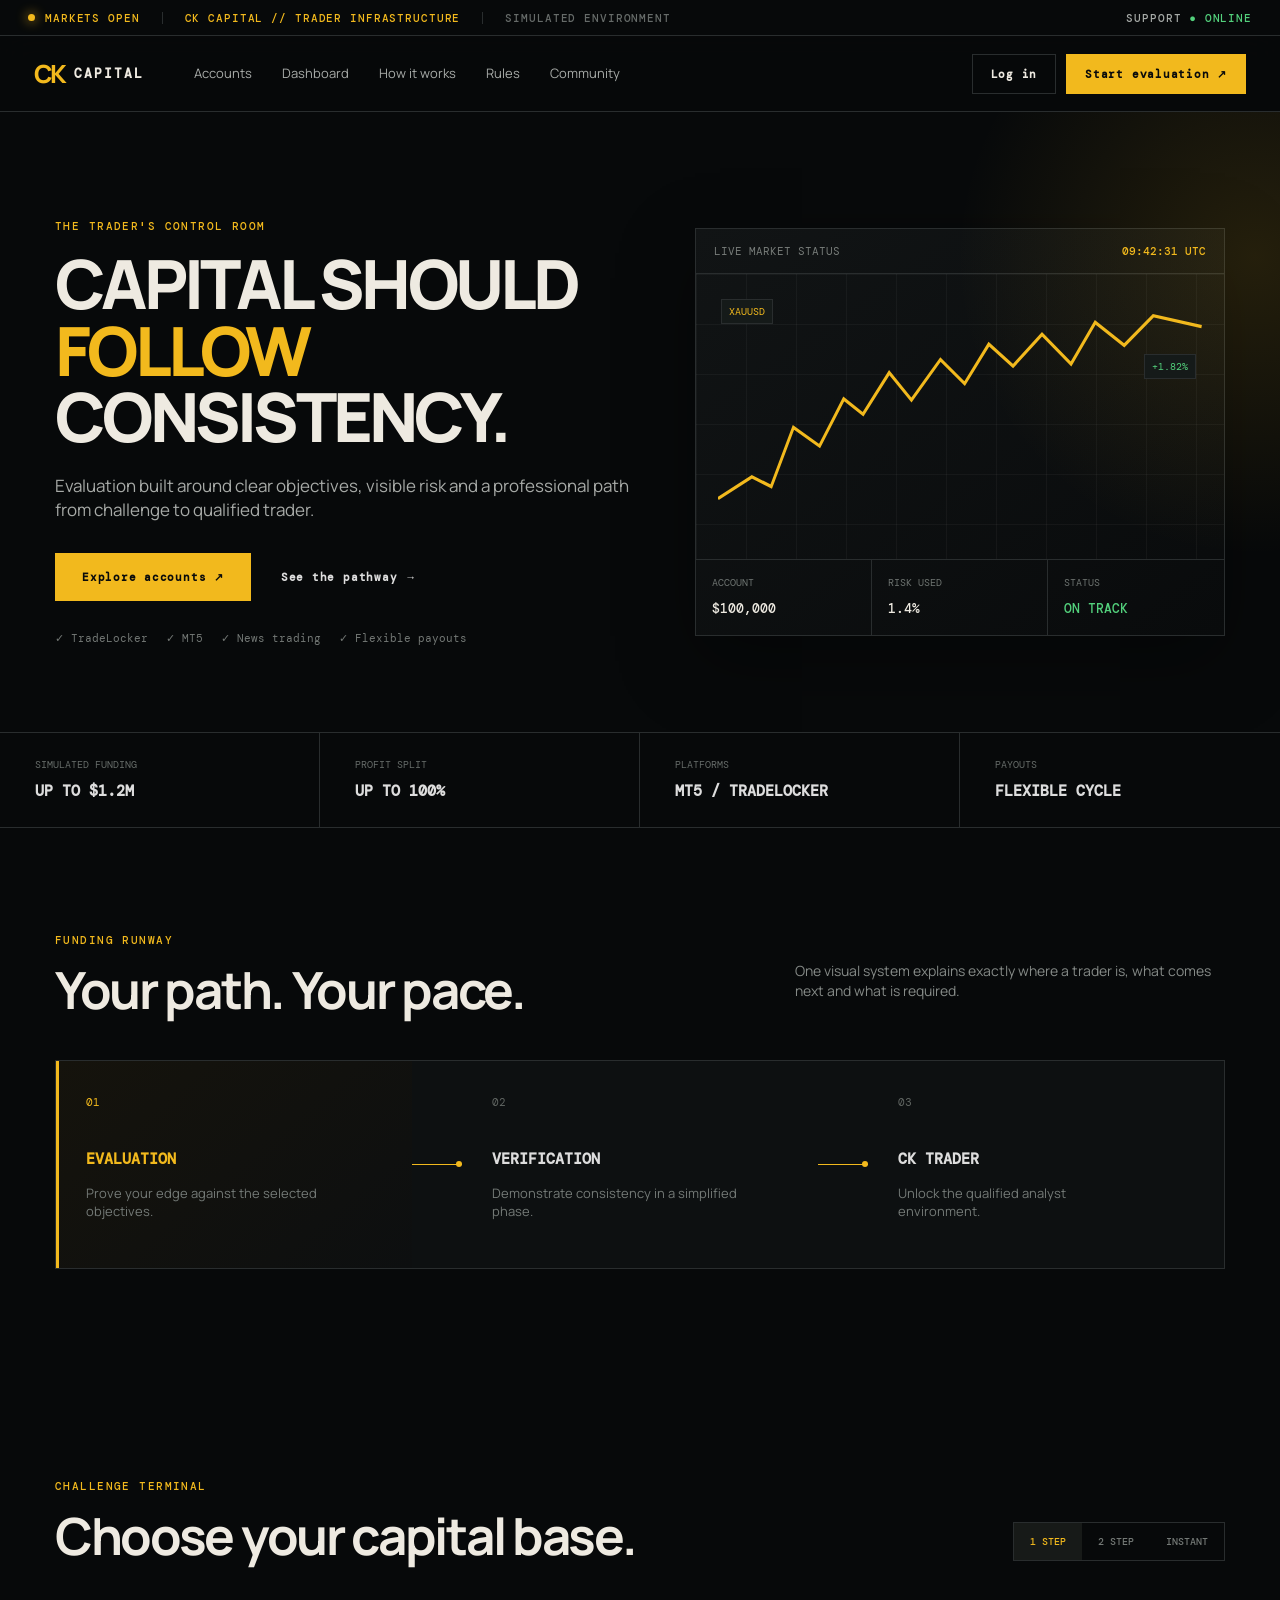
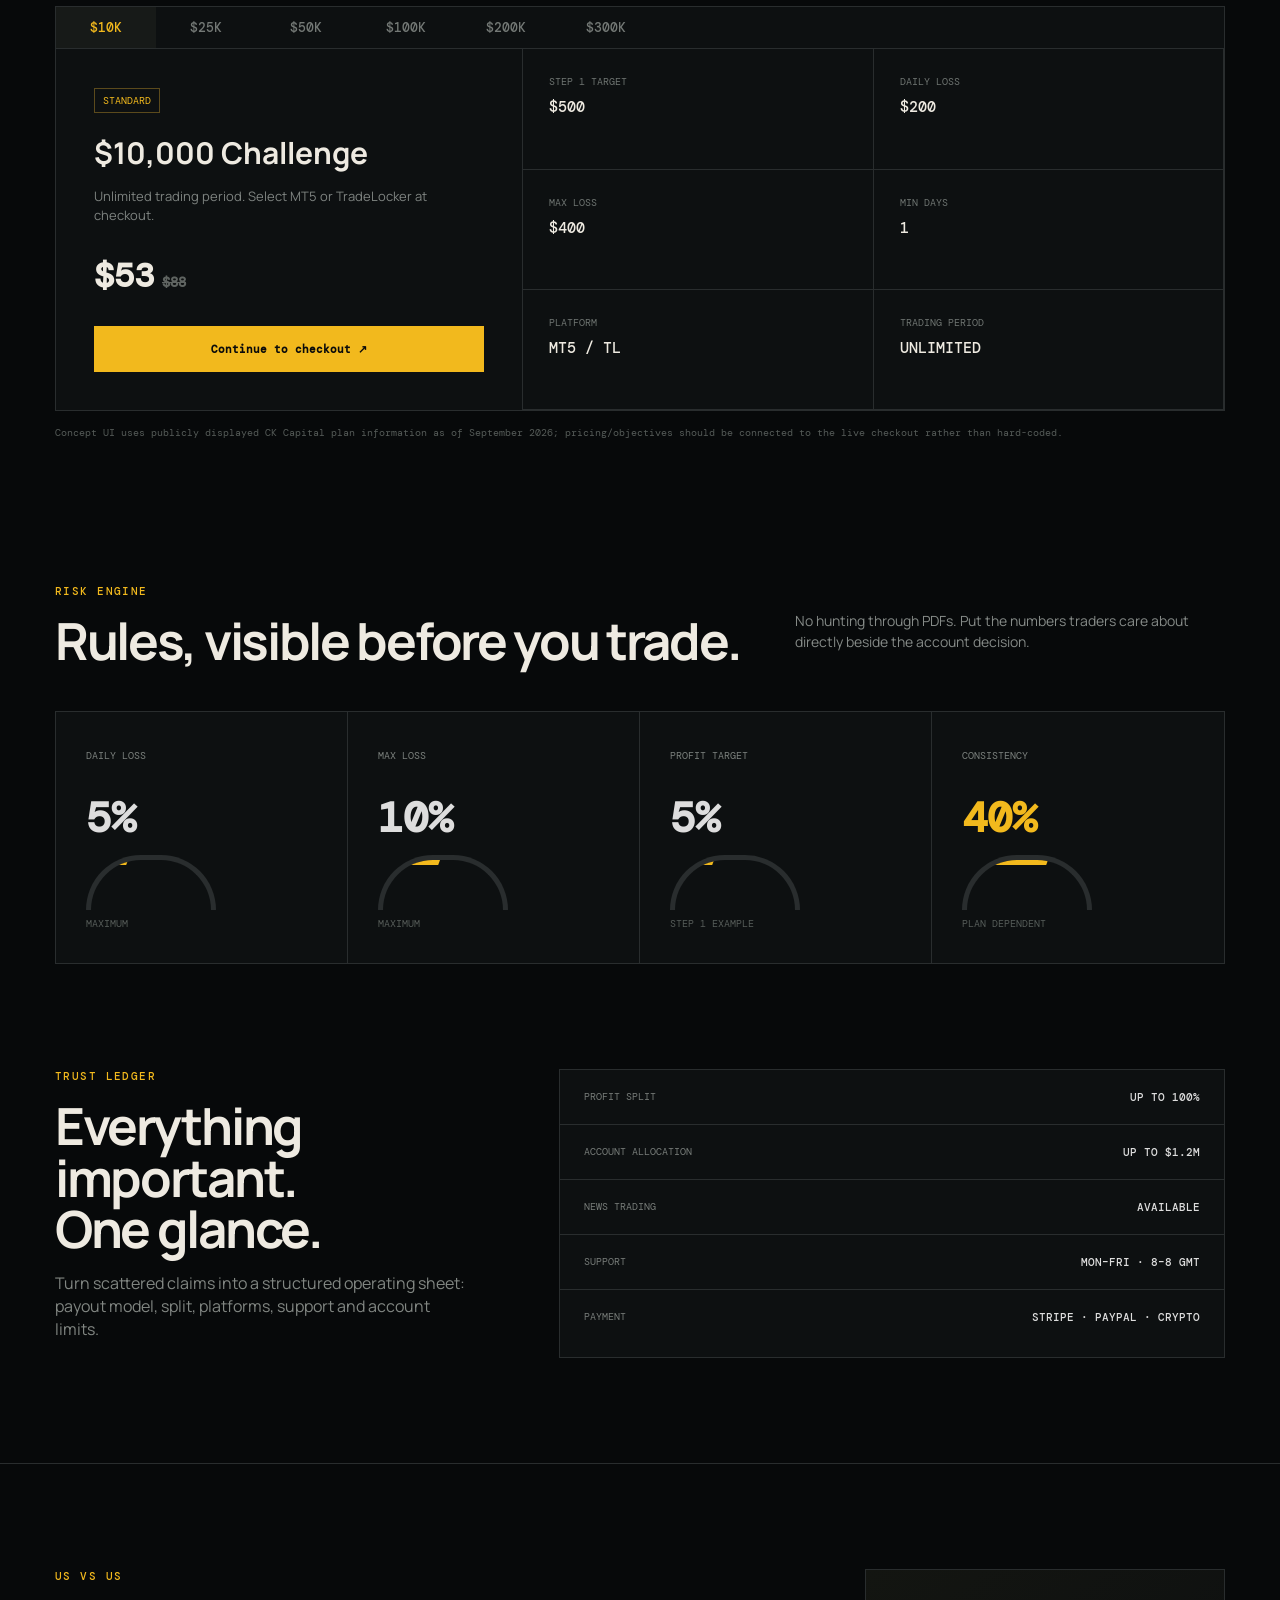
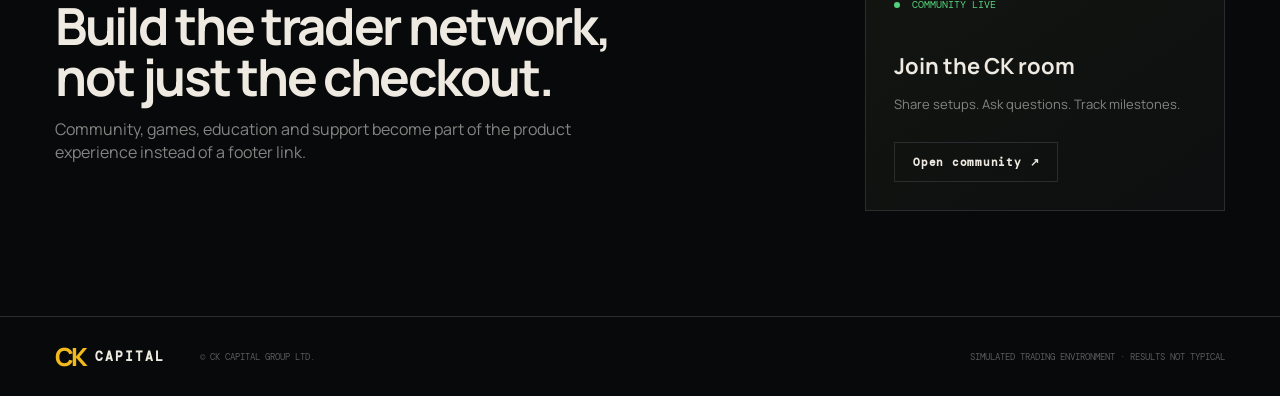
==== index.html @ f25f470c "Add files via upload" ====
<!doctype html><html lang="en"><head><meta charset="utf-8"><meta name="viewport" content="width=device-width,initial-scale=1"><title>CK Capital — Control Room Concept</title><link rel="preconnect" href="https://fonts.googleapis.com"><link href="https://fonts.googleapis.com/css2?family=DM+Mono:wght@400;500&family=Manrope:wght@400;500;600;700;800&display=swap" rel="stylesheet"><link rel="stylesheet" href="styles.css"></head><body>
<div class="ticker"><span class="dot"></span> MARKETS OPEN <span class="sep"></span> CK CAPITAL // TRADER INFRASTRUCTURE <span class="sep"></span><span class="muted">SIMULATED ENVIRONMENT</span><span class="right">SUPPORT <b>● ONLINE</b></span></div>
<header><a class="brand" href="#top"><span class="ck">CK</span><span>CAPITAL</span></a><nav><a href="#accounts">Accounts</a><a href="dashboard.html">Dashboard</a><a href="#process">How it works</a><a href="#rules">Rules</a><a href="#community">Community</a></nav><div class="actions"><button class="ghost">Log in</button><button class="gold" onclick="location.href='checkout.html'">Start evaluation ↗</button></div><button class="menu">☰</button></header>
<main id="top">
<section class="hero"><div class="hero-copy"><div class="eyebrow">THE TRADER'S CONTROL ROOM</div><h1>CAPITAL SHOULD<br><span>FOLLOW</span> CONSISTENCY.</h1><p>Evaluation built around clear objectives, visible risk and a professional path from challenge to qualified trader.</p><div class="hero-actions"><button class="gold big" onclick="document.querySelector('#accounts').scrollIntoView({behavior:'smooth'})">Explore accounts ↗</button><button class="textbtn" onclick="document.querySelector('#process').scrollIntoView({behavior:'smooth'})">See the pathway →</button></div><div class="micro"><span>✓ TradeLocker</span><span>✓ MT5</span><span>✓ News trading</span><span>✓ Flexible payouts</span></div></div><div class="hero-console"><div class="console-top"><span>LIVE MARKET STATUS</span><b>09:42:31 UTC</b></div><div class="chart"><div class="grid"></div><svg viewBox="0 0 500 220" preserveAspectRatio="none"><polyline points="0,185 35,165 55,174 78,120 105,137 130,94 150,108 177,70 200,95 230,58 255,80 280,44 305,64 335,35 365,62 390,24 420,45 450,18 500,28" fill="none" stroke="currentColor" stroke-width="3"/></svg><span class="tag t1">XAUUSD</span><span class="tag t2">+1.82%</span></div><div class="console-grid"><div><small>ACCOUNT</small><strong>$100,000</strong></div><div><small>RISK USED</small><strong>1.4%</strong></div><div><small>STATUS</small><strong class="ok">ON TRACK</strong></div></div></div></section>
<section class="stats"><div><small>SIMULATED FUNDING</small><strong>UP TO $1.2M</strong></div><div><small>PROFIT SPLIT</small><strong>UP TO 100%</strong></div><div><small>PLATFORMS</small><strong>MT5 / TRADELOCKER</strong></div><div><small>PAYOUTS</small><strong>FLEXIBLE CYCLE</strong></div></section>
<section id="process" class="section"><div class="section-head"><div><div class="eyebrow">FUNDING RUNWAY</div><h2>Your path. Your pace.</h2></div><p>One visual system explains exactly where a trader is, what comes next and what is required.</p></div><div class="runway"><div class="step active"><span>01</span><b>EVALUATION</b><p>Prove your edge against the selected objectives.</p></div><div class="line"></div><div class="step"><span>02</span><b>VERIFICATION</b><p>Demonstrate consistency in a simplified phase.</p></div><div class="line"></div><div class="step"><span>03</span><b>CK TRADER</b><p>Unlock the qualified analyst environment.</p></div></div></section>
<section id="accounts" class="section accounts"><div class="section-head"><div><div class="eyebrow">CHALLENGE TERMINAL</div><h2>Choose your capital base.</h2></div><div class="switch"><button class="selected" data-mode="1">1 STEP</button><button data-mode="2">2 STEP</button><button data-mode="instant">INSTANT</button></div></div><div class="terminal"><div class="terminal-tabs"><button class="size selected" data-size="10000">$10K</button><button class="size" data-size="25000">$25K</button><button class="size" data-size="50000">$50K</button><button class="size" data-size="100000">$100K</button><button class="size" data-size="200000">$200K</button><button class="size" data-size="300000">$300K</button></div><div class="terminal-body"><div class="offer"><span class="pill">STANDARD</span><h3 id="account-title">$10,000 Challenge</h3><p>Unlimited trading period. Select MT5 or TradeLocker at checkout.</p><div class="price"><span>$53</span><del>$88</del></div><button class="gold full" onclick="location.href='checkout.html'">Continue to checkout ↗</button></div><div class="rules-mini"><div><small>STEP 1 TARGET</small><b id="target">$500</b></div><div><small>DAILY LOSS</small><b id="daily">$200</b></div><div><small>MAX LOSS</small><b id="max">$400</b></div><div><small>MIN DAYS</small><b>1</b></div><div><small>PLATFORM</small><b>MT5 / TL</b></div><div><small>TRADING PERIOD</small><b>UNLIMITED</b></div></div></div></div><p class="source-note">Concept UI uses publicly displayed CK Capital plan information as of September 2026; pricing/objectives should be connected to the live checkout rather than hard-coded.</p></section>
<section id="rules" class="section rules"><div class="section-head"><div><div class="eyebrow">RISK ENGINE</div><h2>Rules, visible before you trade.</h2></div><p>No hunting through PDFs. Put the numbers traders care about directly beside the account decision.</p></div><div class="risk-grid"><div class="gauge"><span>DAILY LOSS</span><strong>5%</strong><div class="arc"><i style="--p:18"></i></div><small>MAXIMUM</small></div><div class="gauge"><span>MAX LOSS</span><strong>10%</strong><div class="arc"><i style="--p:35"></i></div><small>MAXIMUM</small></div><div class="gauge"><span>PROFIT TARGET</span><strong>5%</strong><div class="arc"><i style="--p:20"></i></div><small>STEP 1 EXAMPLE</small></div><div class="gauge accent"><span>CONSISTENCY</span><strong>40%</strong><div class="arc"><i style="--p:55"></i></div><small>PLAN DEPENDENT</small></div></div></section>
<section class="trust"><div class="trust-main"><div class="eyebrow">TRUST LEDGER</div><h2>Everything important.<br>One glance.</h2><p>Turn scattered claims into a structured operating sheet: payout model, split, platforms, support and account limits.</p></div><div class="ledger"><div><span>PROFIT SPLIT</span><b>UP TO 100%</b></div><div><span>ACCOUNT ALLOCATION</span><b>UP TO $1.2M</b></div><div><span>NEWS TRADING</span><b>AVAILABLE</b></div><div><span>SUPPORT</span><b>MON–FRI · 8–8 GMT</b></div><div><span>PAYMENT</span><b>STRIPE · PAYPAL · CRYPTO</b></div></div></section>
<section id="community" class="community section"><div><div class="eyebrow">US VS US</div><h2>Build the trader network,<br>not just the checkout.</h2><p>Community, games, education and support become part of the product experience instead of a footer link.</p></div><div class="community-card"><div class="live"><span></span> COMMUNITY LIVE</div><strong>Join the CK room</strong><p>Share setups. Ask questions. Track milestones.</p><button class="ghost">Open community ↗</button></div></section>
</main><footer><div class="brand"><span class="ck">CK</span><span>CAPITAL</span></div><div>© CK CAPITAL GROUP LTD.</div><div>SIMULATED TRADING ENVIRONMENT · RESULTS NOT TYPICAL</div></footer><script src="app.js"></script></body></html>
---- styles.css ----
:root{--bg:#07090a;--panel:#0d1011;--panel2:#111416;--line:#292d2e;--text:#eeeae1;--muted:#8f9491;--gold:#f2b91d;--gold2:#ffd65b;--green:#53d17c;--max:1400px}*{box-sizing:border-box}html{scroll-behavior:smooth}body{margin:0;background:var(--bg);color:var(--text);font-family:Manrope,system-ui,sans-serif;line-height:1.45}.ticker{height:36px;border-bottom:1px solid var(--line);padding:0 28px;display:flex;align-items:center;gap:10px;font:500 11px 'DM Mono';letter-spacing:.08em;color:var(--gold)}.ticker .dot{width:7px;height:7px;background:var(--gold);border-radius:50%;box-shadow:0 0 12px var(--gold)}.ticker .sep{width:1px;height:12px;background:var(--line);margin:0 12px}.ticker .muted{color:#666b69}.ticker .right{margin-left:auto;color:#a6aaa7}.ticker b{color:var(--green);font-weight:500}header{height:76px;border-bottom:1px solid var(--line);display:flex;align-items:center;padding:0 34px;gap:50px;position:sticky;top:0;background:rgba(7,9,10,.88);backdrop-filter:blur(16px);z-index:10}.brand{display:flex;align-items:center;gap:10px;color:var(--text);text-decoration:none;font:700 13px 'DM Mono';letter-spacing:.16em}.ck{font:800 25px Manrope;color:var(--gold);letter-spacing:-.13em}nav{display:flex;gap:30px}nav a{color:#a7aba8;text-decoration:none;font-size:13px}nav a:hover{color:var(--gold)}.actions{margin-left:auto;display:flex;gap:10px}.actions button,.hero-actions button,.community button{font:700 11px 'DM Mono';letter-spacing:.07em}.ghost,.gold{border:1px solid var(--line);background:transparent;color:var(--text);padding:12px 18px;cursor:pointer}.gold{background:var(--gold);color:#0a0b0b;border-color:var(--gold)}.gold:hover{background:var(--gold2)}.menu{display:none;background:none;border:0;color:var(--text);font-size:24px}.hero{max-width:var(--max);margin:auto;min-height:620px;padding:90px 55px 70px;display:grid;grid-template-columns:1.05fr .95fr;gap:55px;align-items:center;position:relative;overflow:hidden}.hero:before{content:"";position:absolute;width:650px;height:650px;border-radius:50%;right:-300px;top:-180px;background:radial-gradient(circle,rgba(242,185,29,.13),transparent 65%);pointer-events:none}.eyebrow{font:500 11px 'DM Mono';letter-spacing:.13em;color:var(--gold);margin-bottom:17px}.hero h1{font-size:clamp(45px,5.3vw,80px);line-height:.98;letter-spacing:-.055em;margin:0 0 24px;font-weight:800}.hero h1 span{color:var(--gold)}.hero-copy>p{max-width:620px;color:#a7aaa7;font-size:17px}.hero-actions{display:flex;gap:24px;align-items:center;margin:30px 0}.big{padding:16px 26px}.textbtn{background:none;border:0;color:#ddd;cursor:pointer}.micro{display:flex;flex-wrap:wrap;gap:18px;color:#737875;font:11px 'DM Mono'}.hero-console{border:1px solid var(--line);background:linear-gradient(145deg,#111415,#090b0c);box-shadow:0 25px 70px rgba(0,0,0,.35)}.console-top{display:flex;justify-content:space-between;padding:15px 18px;border-bottom:1px solid var(--line);font:11px 'DM Mono';color:#777c79}.console-top b{color:var(--gold);font-weight:500}.chart{height:285px;position:relative;padding:22px;color:var(--gold)}.grid{position:absolute;inset:0;background-image:linear-gradient(rgba(255,255,255,.04) 1px,transparent 1px),linear-gradient(90deg,rgba(255,255,255,.04) 1px,transparent 1px);background-size:50px 50px}.chart svg{width:100%;height:100%;position:relative}.tag{position:absolute;font:10px 'DM Mono';background:#151a19;padding:5px 7px;border:1px solid var(--line)}.t1{left:25px;top:25px}.t2{right:28px;top:80px;color:var(--green)}.console-grid{display:grid;grid-template-columns:repeat(3,1fr);border-top:1px solid var(--line)}.console-grid div{padding:16px;border-right:1px solid var(--line)}.console-grid div:last-child{border:0}.console-grid small,.rules-mini small{display:block;color:#6e7471;font:10px 'DM Mono';margin-bottom:7px}.console-grid strong{font:500 13px 'DM Mono'}.ok{color:var(--green)}.stats{border-top:1px solid var(--line);border-bottom:1px solid var(--line);display:grid;grid-template-columns:repeat(4,1fr);max-width:var(--max);margin:auto}.stats div{padding:25px 35px;border-right:1px solid var(--line)}.stats div:last-child{border:0}.stats small{display:block;color:#666c69;font:10px 'DM Mono';margin-bottom:8px}.stats strong{font:700 15px 'DM Mono';color:#ddd}.section{max-width:var(--max);margin:auto;padding:105px 55px}.section-head{display:flex;justify-content:space-between;gap:40px;align-items:end;margin-bottom:45px}.section h2{font-size:clamp(32px,4vw,54px);letter-spacing:-.045em;line-height:1;margin:0}.section-head>p{max-width:430px;color:#858a87;font-size:14px}.runway{display:flex;align-items:center;border:1px solid var(--line);background:var(--panel)}.step{padding:34px 30px;flex:1;min-height:190px}.step span{display:block;font:11px 'DM Mono';color:#606562;margin-bottom:38px}.step b{font:700 15px 'DM Mono';color:#ddd}.step p{color:#747a77;font-size:13px;max-width:250px}.step.active{background:linear-gradient(140deg,#15130c,#0d0f10);box-shadow:inset 3px 0 var(--gold)}.step.active span,.step.active b{color:var(--gold)}.line{height:1px;width:50px;background:var(--gold);position:relative}.line:after{content:"";width:6px;height:6px;background:var(--gold);border-radius:50%;position:absolute;right:0;top:-3px}.switch{display:flex;border:1px solid var(--line)}.switch button,.terminal-tabs button{background:none;border:0;color:#747976;padding:12px 16px;font:500 10px 'DM Mono';cursor:pointer}.switch .selected,.terminal-tabs .selected{background:#171a18;color:var(--gold)}.terminal{border:1px solid var(--line);background:var(--panel)}.terminal-tabs{display:flex;border-bottom:1px solid var(--line);overflow:auto}.terminal-tabs button{font-size:13px;min-width:100px}.terminal-body{display:grid;grid-template-columns:1fr 1.5fr}.offer{padding:38px;border-right:1px solid var(--line)}.pill{font:10px 'DM Mono';color:var(--gold);border:1px solid #5b4a1c;padding:5px 8px}.offer h3{font-size:30px;margin:20px 0 8px}.offer p{color:#7e8380;font-size:13px}.price{margin:28px 0;font:700 34px 'DM Mono'}.price del{font-size:14px;color:#5f6461;margin-left:8px}.full{width:100%;padding:15px;font:700 11px 'DM Mono'}.rules-mini{display:grid;grid-template-columns:repeat(2,1fr)}.rules-mini div{padding:26px;border-bottom:1px solid var(--line);border-right:1px solid var(--line)}.rules-mini b{font:500 15px 'DM Mono'}.source-note{font:10px 'DM Mono';color:#555b58;margin-top:15px}.rules{padding-top:30px}.risk-grid{display:grid;grid-template-columns:repeat(4,1fr);border:1px solid var(--line);background:var(--panel)}.gauge{min-height:245px;padding:30px;border-right:1px solid var(--line);position:relative}.gauge:last-child{border:0}.gauge>span{font:10px 'DM Mono';color:#7b807d}.gauge>strong{display:block;font:700 42px 'DM Mono';margin-top:25px;color:#ddd}.gauge small{font:10px 'DM Mono';color:#565c59}.arc{height:55px;width:130px;border-radius:130px 130px 0 0;border:5px solid #292d2e;border-bottom:0;margin-top:10px;position:relative;overflow:hidden}.arc i{position:absolute;left:-5px;bottom:-5px;width:calc(var(--p)*1% + 0px);height:55px;border-top:5px solid var(--gold);transform-origin:left bottom;transform:skewX(-20deg)}.gauge.accent>strong{color:var(--gold)}.trust{max-width:var(--max);margin:0 auto;padding:0 55px 105px;display:grid;grid-template-columns:1fr 1.5fr;gap:60px}.trust-main h2{font-size:clamp(34px,4vw,54px);line-height:1;letter-spacing:-.045em;margin:0 0 18px}.trust-main p{color:#818682;max-width:420px}.ledger{border:1px solid var(--line);background:var(--panel)}.ledger div{display:flex;justify-content:space-between;padding:20px 24px;border-bottom:1px solid var(--line);gap:20px}.ledger div:last-child{border:0}.ledger span{color:#777c79;font:10px 'DM Mono'}.ledger b{font:500 11px 'DM Mono';color:#ddd;text-align:right}.community{border-top:1px solid var(--line);display:grid;grid-template-columns:1fr 360px;gap:70px}.community p{color:#818682;max-width:520px}.community-card{border:1px solid var(--line);padding:28px;background:linear-gradient(145deg,#131511,#0d0f10)}.live{font:10px 'DM Mono';color:var(--green);margin-bottom:40px}.live span{display:inline-block;width:6px;height:6px;background:var(--green);border-radius:50%;margin-right:6px}.community-card strong{font-size:22px}.community-card p{font-size:13px}.community-card button{margin-top:15px}footer{border-top:1px solid var(--line);min-height:80px;padding:0 55px;display:flex;align-items:center;gap:35px;color:#565c59;font:9px 'DM Mono'}footer>div:last-child{margin-left:auto}.menu{margin-left:auto}@media(max-width:900px){nav,.actions{display:none}.menu{display:block}.hero{grid-template-columns:1fr;padding:65px 25px}.hero-console{display:none}.stats{grid-template-columns:1fr 1fr}.stats div{border-bottom:1px solid var(--line)}.section,.trust{padding-left:25px;padding-right:25px}.runway{display:block}.line{width:80%;margin:0 30px}.terminal-body,.trust,.community{grid-template-columns:1fr}.offer{border-right:0;border-bottom:1px solid var(--line)}.risk-grid{grid-template-columns:1fr 1fr}.gauge:nth-child(2){border-right:0}.gauge:nth-child(-n+2){border-bottom:1px solid var(--line)}footer{padding:20px 25px;flex-wrap:wrap}footer>div:last-child{margin-left:0}.ticker{padding:0 12px}.ticker .right,.ticker .sep,.ticker .muted{display:none}}@media(max-width:560px){.hero h1{font-size:45px}.stats{grid-template-columns:1fr}.stats div{border-right:0}.section{padding-top:70px;padding-bottom:70px}.section-head{display:block}.section-head>p{margin-top:20px}.switch{margin-top:25px;width:max-content}.risk-grid{grid-template-columns:1fr}.gauge{border-right:0!important;border-bottom:1px solid var(--line)!important}.gauge:last-child{border-bottom:0!important}.terminal-tabs{display:grid;grid-template-columns:repeat(3,1fr)}.terminal-tabs button{min-width:0}.console-grid{grid-template-columns:1fr}.console-grid div{border-right:0;border-bottom:1px solid var(--line)} }

/* PRODUCT SURFACES — CHECKOUT + DASHBOARD */
.page-shell{min-height:100vh;background:#070809;color:#f4f1e9}.page-wrap{max-width:1480px;margin:0 auto;padding:32px 28px 70px}.surface-nav{display:flex;align-items:center;justify-content:space-between;padding:18px 22px;border:1px solid #26282b;background:#0d0f11;position:sticky;top:0;z-index:10}.surface-nav .links{display:flex;gap:24px}.surface-nav a{color:#aaa;text-decoration:none;font-size:13px;text-transform:uppercase;letter-spacing:.08em}.surface-nav a:hover{color:#f5bd25}.surface-grid{display:grid;grid-template-columns:1.4fr .8fr;gap:22px;margin-top:24px}.panel{border:1px solid #292c30;background:linear-gradient(145deg,#111315,#0b0d0f);box-shadow:0 18px 50px rgba(0,0,0,.24)}.panel-head{padding:22px;border-bottom:1px solid #292c30;display:flex;justify-content:space-between;align-items:center}.panel-head h2{margin:0;font-size:20px}.panel-body{padding:22px}.gold-text{color:#f5bd25}.tiny{font-size:11px;color:#777;text-transform:uppercase;letter-spacing:.13em}.checkout-layout{display:grid;grid-template-columns:1.15fr .85fr;gap:22px}.steps{display:flex;gap:7px;margin:18px 0}.step-chip{padding:10px 14px;border:1px solid #2a2d31;color:#777;font-size:11px;text-transform:uppercase}.step-chip.active{border-color:#f5bd25;color:#f5bd25}.option-grid{display:grid;grid-template-columns:repeat(3,1fr);gap:10px}.choice{border:1px solid #292c30;background:#0b0d0f;padding:16px;cursor:pointer;transition:.2s}.choice:hover,.choice.selected{border-color:#f5bd25;background:#12100a}.choice strong{display:block;font-size:18px}.choice span{display:block;color:#777;font-size:11px;margin-top:5px}.form-row{display:grid;grid-template-columns:1fr 1fr;gap:12px}.field{margin-top:16px}.field label{display:block;font-size:11px;color:#888;text-transform:uppercase;letter-spacing:.1em;margin-bottom:7px}.field input,.field select{width:100%;box-sizing:border-box;background:#090a0b;border:1px solid #292c30;color:#eee;padding:14px;outline:none}.field input:focus,.field select:focus{border-color:#f5bd25}.order-card{position:sticky;top:92px}.order-line{display:flex;justify-content:space-between;padding:13px 0;border-bottom:1px solid #202327;font-size:13px}.order-total{font-size:26px;font-weight:800;padding:20px 0}.secure{display:flex;gap:8px;color:#7d8790;font-size:11px;margin-top:15px}.pay-methods{display:grid;grid-template-columns:repeat(3,1fr);gap:8px;margin-top:10px}.pay-method{border:1px solid #292c30;padding:12px;text-align:center;font-size:11px;color:#aaa}.dash{display:grid;grid-template-columns:220px 1fr;min-height:100vh}.side{border-right:1px solid #24272a;background:#090a0b;padding:22px 14px;position:sticky;top:0;height:100vh;box-sizing:border-box}.side .brand{margin-bottom:36px}.side-links{display:grid;gap:6px}.side-links a{padding:13px 12px;color:#8d9298;text-decoration:none;font-size:12px;text-transform:uppercase;letter-spacing:.08em;border-left:2px solid transparent}.side-links a.active,.side-links a:hover{color:#f5bd25;background:#111214;border-left-color:#f5bd25}.dash-main{padding:24px;max-width:1500px;width:100%;box-sizing:border-box}.dash-top{display:flex;justify-content:space-between;align-items:center;margin-bottom:22px}.status{border:1px solid #28432e;background:#0b140d;color:#72d88c;padding:9px 12px;font-size:11px;text-transform:uppercase}.account-bar{display:flex;gap:12px;align-items:center}.select-dark{background:#0d0f11;color:#eee;border:1px solid #2a2d31;padding:10px 13px}.metric-grid{display:grid;grid-template-columns:repeat(4,1fr);gap:12px}.metric{padding:18px;border:1px solid #292c30;background:#0e1012}.metric small{color:#777;text-transform:uppercase;font-size:10px}.metric strong{display:block;font-size:24px;margin-top:9px}.positive{color:#7fe29a}.negative{color:#ff7777}.dash-grid{display:grid;grid-template-columns:1.6fr .8fr;gap:14px;margin-top:14px}.chartbox{min-height:370px}.chart-area{height:290px;position:relative;overflow:hidden;background:linear-gradient(180deg,#0d0f10,#090a0b);margin:0 20px 20px;border:1px solid #202327}.chart-area:before{content:'';position:absolute;inset:0;background-image:linear-gradient(#1b1e21 1px,transparent 1px),linear-gradient(90deg,#1b1e21 1px,transparent 1px);background-size:55px 55px;opacity:.45}.chart-svg{position:absolute;inset:20px;width:calc(100% - 40px);height:calc(100% - 40px)}.risk-list{display:grid;gap:12px}.risk-row{padding:15px;border:1px solid #25282b;background:#0c0e10}.risk-row .label{display:flex;justify-content:space-between;font-size:11px;color:#aaa}.bar{height:5px;background:#25282b;margin-top:10px}.bar i{display:block;height:100%;background:#f5bd25;width:34%}.trade-table{width:100%;border-collapse:collapse;font-size:12px}.trade-table th,.trade-table td{padding:13px 10px;border-bottom:1px solid #222529;text-align:left}.trade-table th{color:#777;text-transform:uppercase;font-size:10px}.badge{padding:4px 7px;border:1px solid #3a3d41;color:#aaa;font-size:9px}.dash-section{margin-top:14px}.notice{padding:15px;border-left:2px solid #f5bd25;background:#131109;color:#b9b4a7;font-size:12px}.backlink{color:#f5bd25;text-decoration:none;font-size:12px}
@media(max-width:980px){.surface-grid,.checkout-layout,.dash-grid{grid-template-columns:1fr}.order-card{position:static}.dash{grid-template-columns:1fr}.side{height:auto;position:relative;border-right:0;border-bottom:1px solid #24272a}.side-links{display:flex;overflow:auto}.metric-grid{grid-template-columns:repeat(2,1fr)}.surface-nav .links{display:none}}
@media(max-width:600px){.page-wrap,.dash-main{padding:16px}.option-grid{grid-template-columns:1fr 1fr}.form-row{grid-template-columns:1fr}.metric-grid{grid-template-columns:1fr 1fr}.panel-body,.panel-head{padding:16px}.dash-top{align-items:flex-start;gap:12px;flex-direction:column}}
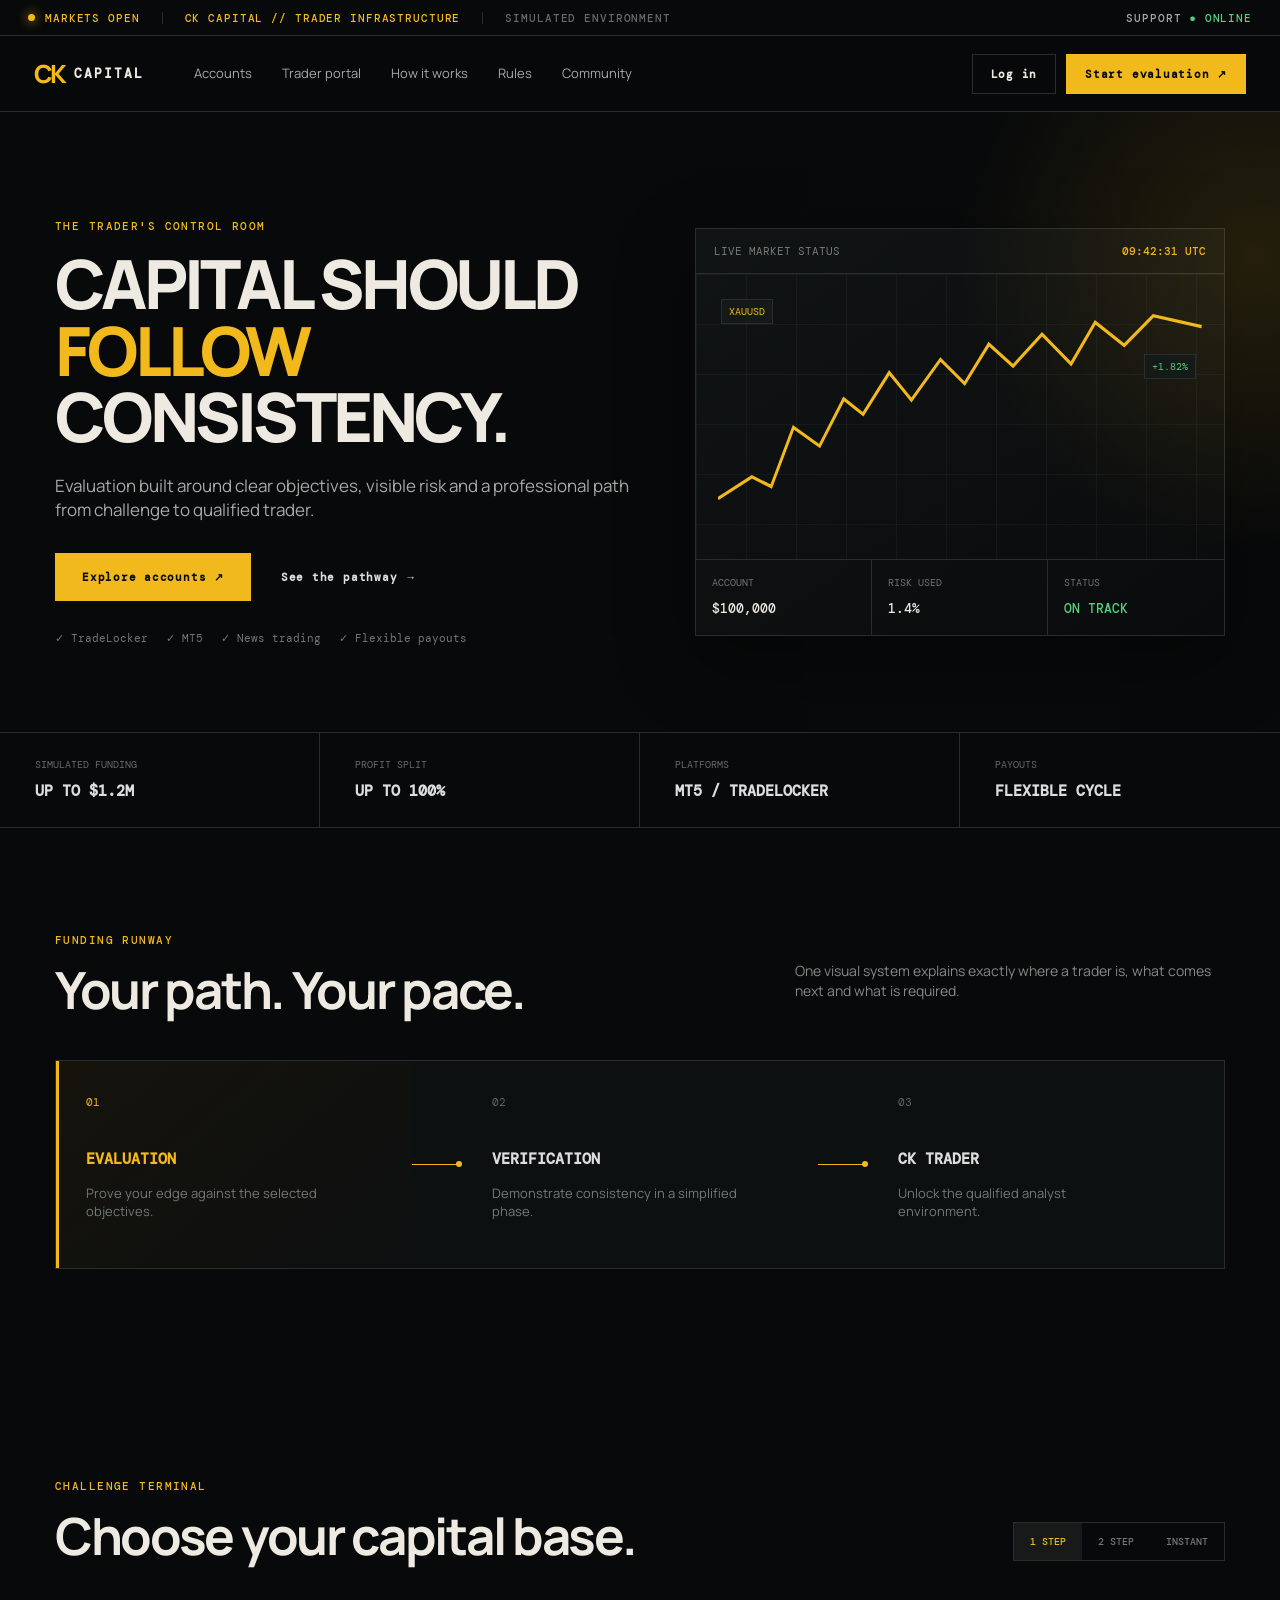
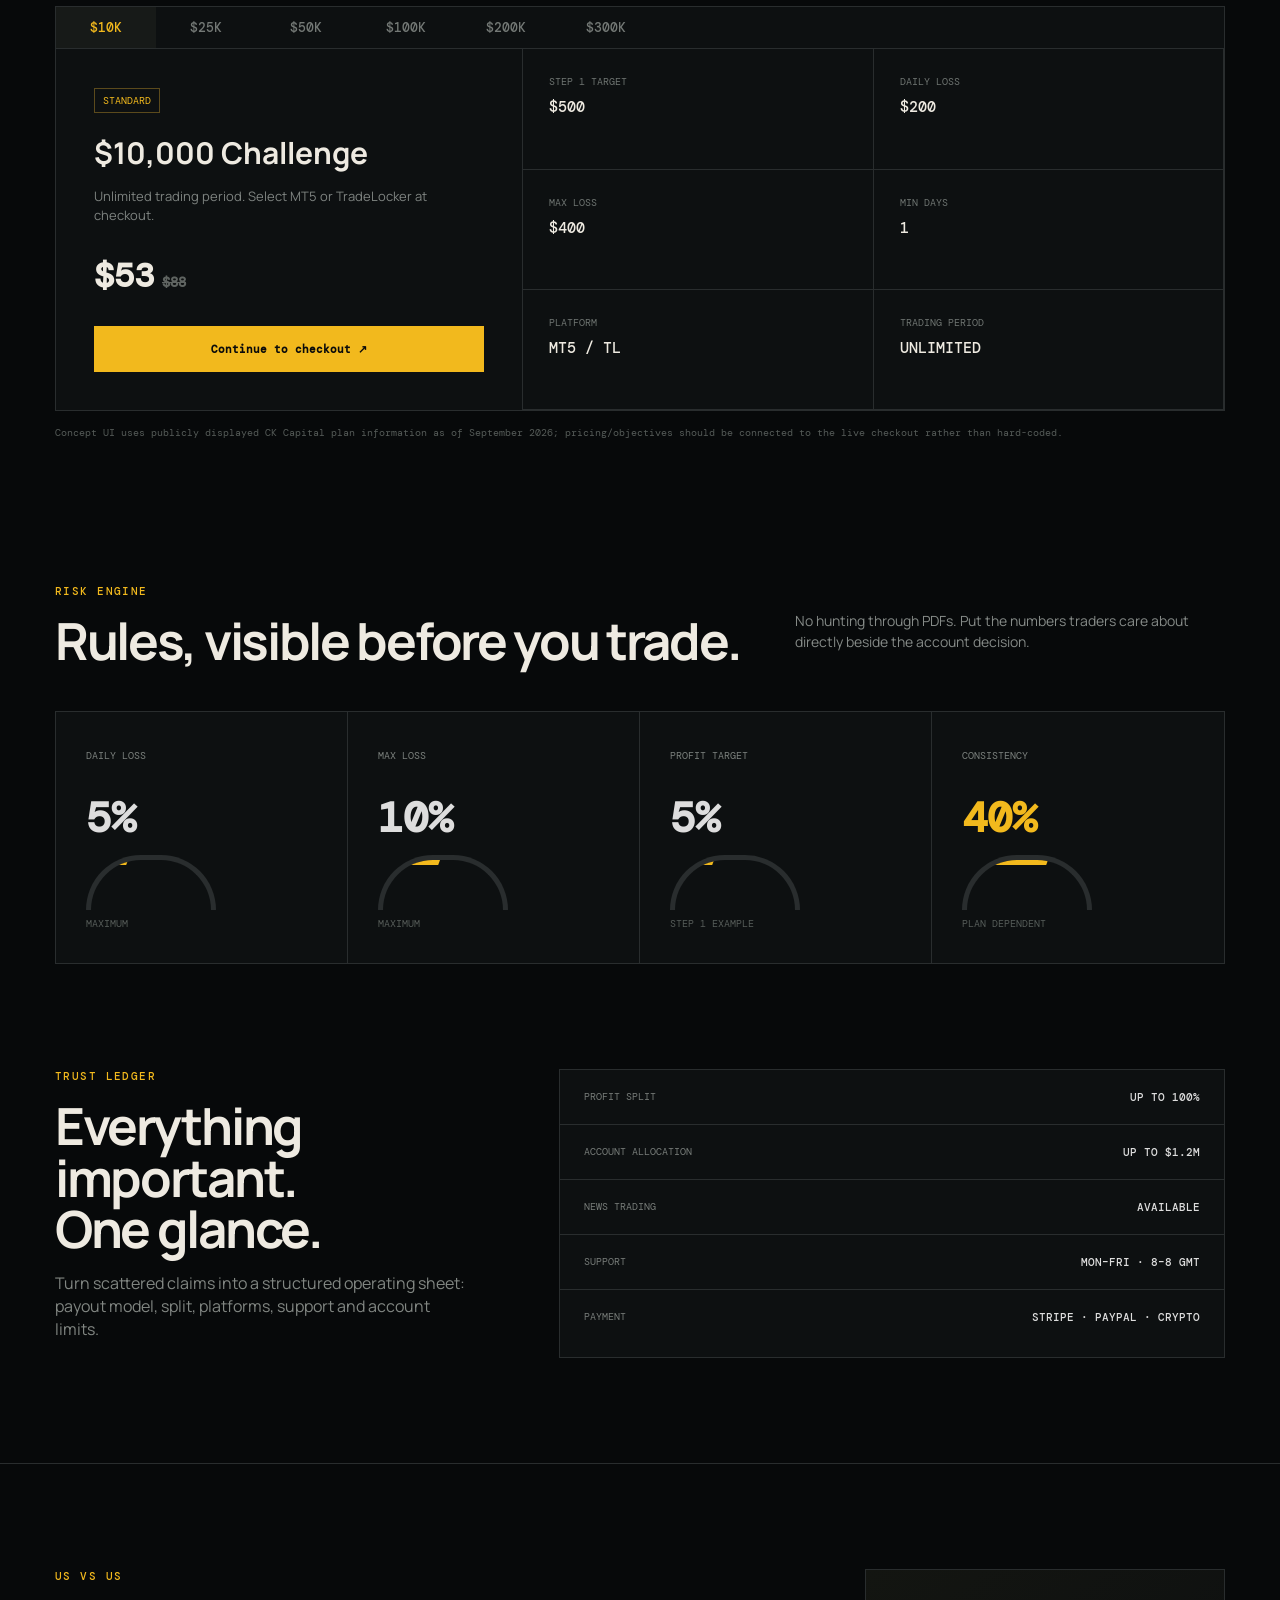
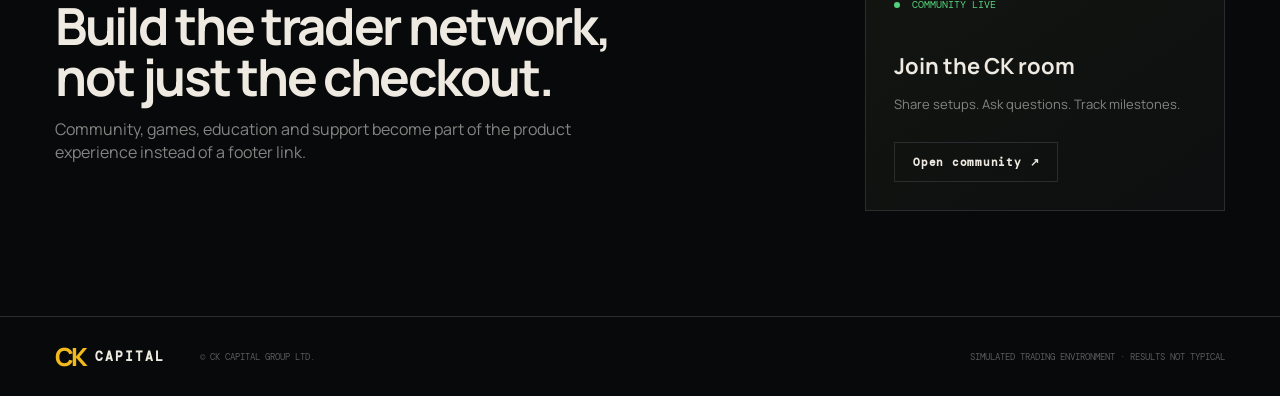
==== commit 2f3dfaf5: "Refactor index.html structure and content" ====
--- a/index.html
+++ b/index.html
@@ -1,6 +1,15 @@
-<!doctype html><html lang="en"><head><meta charset="utf-8"><meta name="viewport" content="width=device-width,initial-scale=1"><title>CK Capital — Control Room Concept</title><link rel="preconnect" href="https://fonts.googleapis.com"><link href="https://fonts.googleapis.com/css2?family=DM+Mono:wght@400;500&family=Manrope:wght@400;500;600;700;800&display=swap" rel="stylesheet"><link rel="stylesheet" href="styles.css"></head><body>
+<!DOCTYPE html>
+<html lang="en">
+<head>
+<meta charset="utf-8"><meta name="viewport" content="width=device-width,initial-scale=1">
+<title>CK Capital — Control Room Concept</title>
+<link rel="preconnect" href="https://fonts.googleapis.com">
+<link href="https://fonts.googleapis.com/css2?family=DM+Mono:wght@400;500&family=Manrope:wght@400;500;600;700;800&display=swap" rel="stylesheet">
+<link rel="stylesheet" href="styles.css">
+</head>
+<body>
 <div class="ticker"><span class="dot"></span> MARKETS OPEN <span class="sep"></span> CK CAPITAL // TRADER INFRASTRUCTURE <span class="sep"></span><span class="muted">SIMULATED ENVIRONMENT</span><span class="right">SUPPORT <b>● ONLINE</b></span></div>
-<header><a class="brand" href="#top"><span class="ck">CK</span><span>CAPITAL</span></a><nav><a href="#accounts">Accounts</a><a href="dashboard.html">Dashboard</a><a href="#process">How it works</a><a href="#rules">Rules</a><a href="#community">Community</a></nav><div class="actions"><button class="ghost">Log in</button><button class="gold" onclick="location.href='checkout.html'">Start evaluation ↗</button></div><button class="menu">☰</button></header>
+<header><a class="brand" href="#top"><span class="ck">CK</span><span>CAPITAL</span></a><nav><a href="#accounts">Accounts</a><a href="dashboard.html">Trader portal</a><a href="#process">How it works</a><a href="#rules">Rules</a><a href="#community">Community</a></nav><div class="actions"><button class="ghost" onclick="location.href='login.html'">Log in</button><button class="gold" onclick="location.href='checkout.html'">Start evaluation ↗</button></div><button class="menu">☰</button></header>
 <main id="top">
 <section class="hero"><div class="hero-copy"><div class="eyebrow">THE TRADER'S CONTROL ROOM</div><h1>CAPITAL SHOULD<br><span>FOLLOW</span> CONSISTENCY.</h1><p>Evaluation built around clear objectives, visible risk and a professional path from challenge to qualified trader.</p><div class="hero-actions"><button class="gold big" onclick="document.querySelector('#accounts').scrollIntoView({behavior:'smooth'})">Explore accounts ↗</button><button class="textbtn" onclick="document.querySelector('#process').scrollIntoView({behavior:'smooth'})">See the pathway →</button></div><div class="micro"><span>✓ TradeLocker</span><span>✓ MT5</span><span>✓ News trading</span><span>✓ Flexible payouts</span></div></div><div class="hero-console"><div class="console-top"><span>LIVE MARKET STATUS</span><b>09:42:31 UTC</b></div><div class="chart"><div class="grid"></div><svg viewBox="0 0 500 220" preserveAspectRatio="none"><polyline points="0,185 35,165 55,174 78,120 105,137 130,94 150,108 177,70 200,95 230,58 255,80 280,44 305,64 335,35 365,62 390,24 420,45 450,18 500,28" fill="none" stroke="currentColor" stroke-width="3"/></svg><span class="tag t1">XAUUSD</span><span class="tag t2">+1.82%</span></div><div class="console-grid"><div><small>ACCOUNT</small><strong>$100,000</strong></div><div><small>RISK USED</small><strong>1.4%</strong></div><div><small>STATUS</small><strong class="ok">ON TRACK</strong></div></div></div></section>
 <section class="stats"><div><small>SIMULATED FUNDING</small><strong>UP TO $1.2M</strong></div><div><small>PROFIT SPLIT</small><strong>UP TO 100%</strong></div><div><small>PLATFORMS</small><strong>MT5 / TRADELOCKER</strong></div><div><small>PAYOUTS</small><strong>FLEXIBLE CYCLE</strong></div></section>
@@ -9,4 +18,9 @@
 <section id="rules" class="section rules"><div class="section-head"><div><div class="eyebrow">RISK ENGINE</div><h2>Rules, visible before you trade.</h2></div><p>No hunting through PDFs. Put the numbers traders care about directly beside the account decision.</p></div><div class="risk-grid"><div class="gauge"><span>DAILY LOSS</span><strong>5%</strong><div class="arc"><i style="--p:18"></i></div><small>MAXIMUM</small></div><div class="gauge"><span>MAX LOSS</span><strong>10%</strong><div class="arc"><i style="--p:35"></i></div><small>MAXIMUM</small></div><div class="gauge"><span>PROFIT TARGET</span><strong>5%</strong><div class="arc"><i style="--p:20"></i></div><small>STEP 1 EXAMPLE</small></div><div class="gauge accent"><span>CONSISTENCY</span><strong>40%</strong><div class="arc"><i style="--p:55"></i></div><small>PLAN DEPENDENT</small></div></div></section>
 <section class="trust"><div class="trust-main"><div class="eyebrow">TRUST LEDGER</div><h2>Everything important.<br>One glance.</h2><p>Turn scattered claims into a structured operating sheet: payout model, split, platforms, support and account limits.</p></div><div class="ledger"><div><span>PROFIT SPLIT</span><b>UP TO 100%</b></div><div><span>ACCOUNT ALLOCATION</span><b>UP TO $1.2M</b></div><div><span>NEWS TRADING</span><b>AVAILABLE</b></div><div><span>SUPPORT</span><b>MON–FRI · 8–8 GMT</b></div><div><span>PAYMENT</span><b>STRIPE · PAYPAL · CRYPTO</b></div></div></section>
 <section id="community" class="community section"><div><div class="eyebrow">US VS US</div><h2>Build the trader network,<br>not just the checkout.</h2><p>Community, games, education and support become part of the product experience instead of a footer link.</p></div><div class="community-card"><div class="live"><span></span> COMMUNITY LIVE</div><strong>Join the CK room</strong><p>Share setups. Ask questions. Track milestones.</p><button class="ghost">Open community ↗</button></div></section>
-</main><footer><div class="brand"><span class="ck">CK</span><span>CAPITAL</span></div><div>© CK CAPITAL GROUP LTD.</div><div>SIMULATED TRADING ENVIRONMENT · RESULTS NOT TYPICAL</div></footer><script src="app.js"></script></body></html>
+</main>
+<footer><div class="brand"><span class="ck">CK</span><span>CAPITAL</span></div><div>© CK CAPITAL GROUP LTD.</div><div>SIMULATED TRADING ENVIRONMENT · RESULTS NOT TYPICAL</div>
+</footer>
+<script src="app.js"></script>
+</body>
+</html>
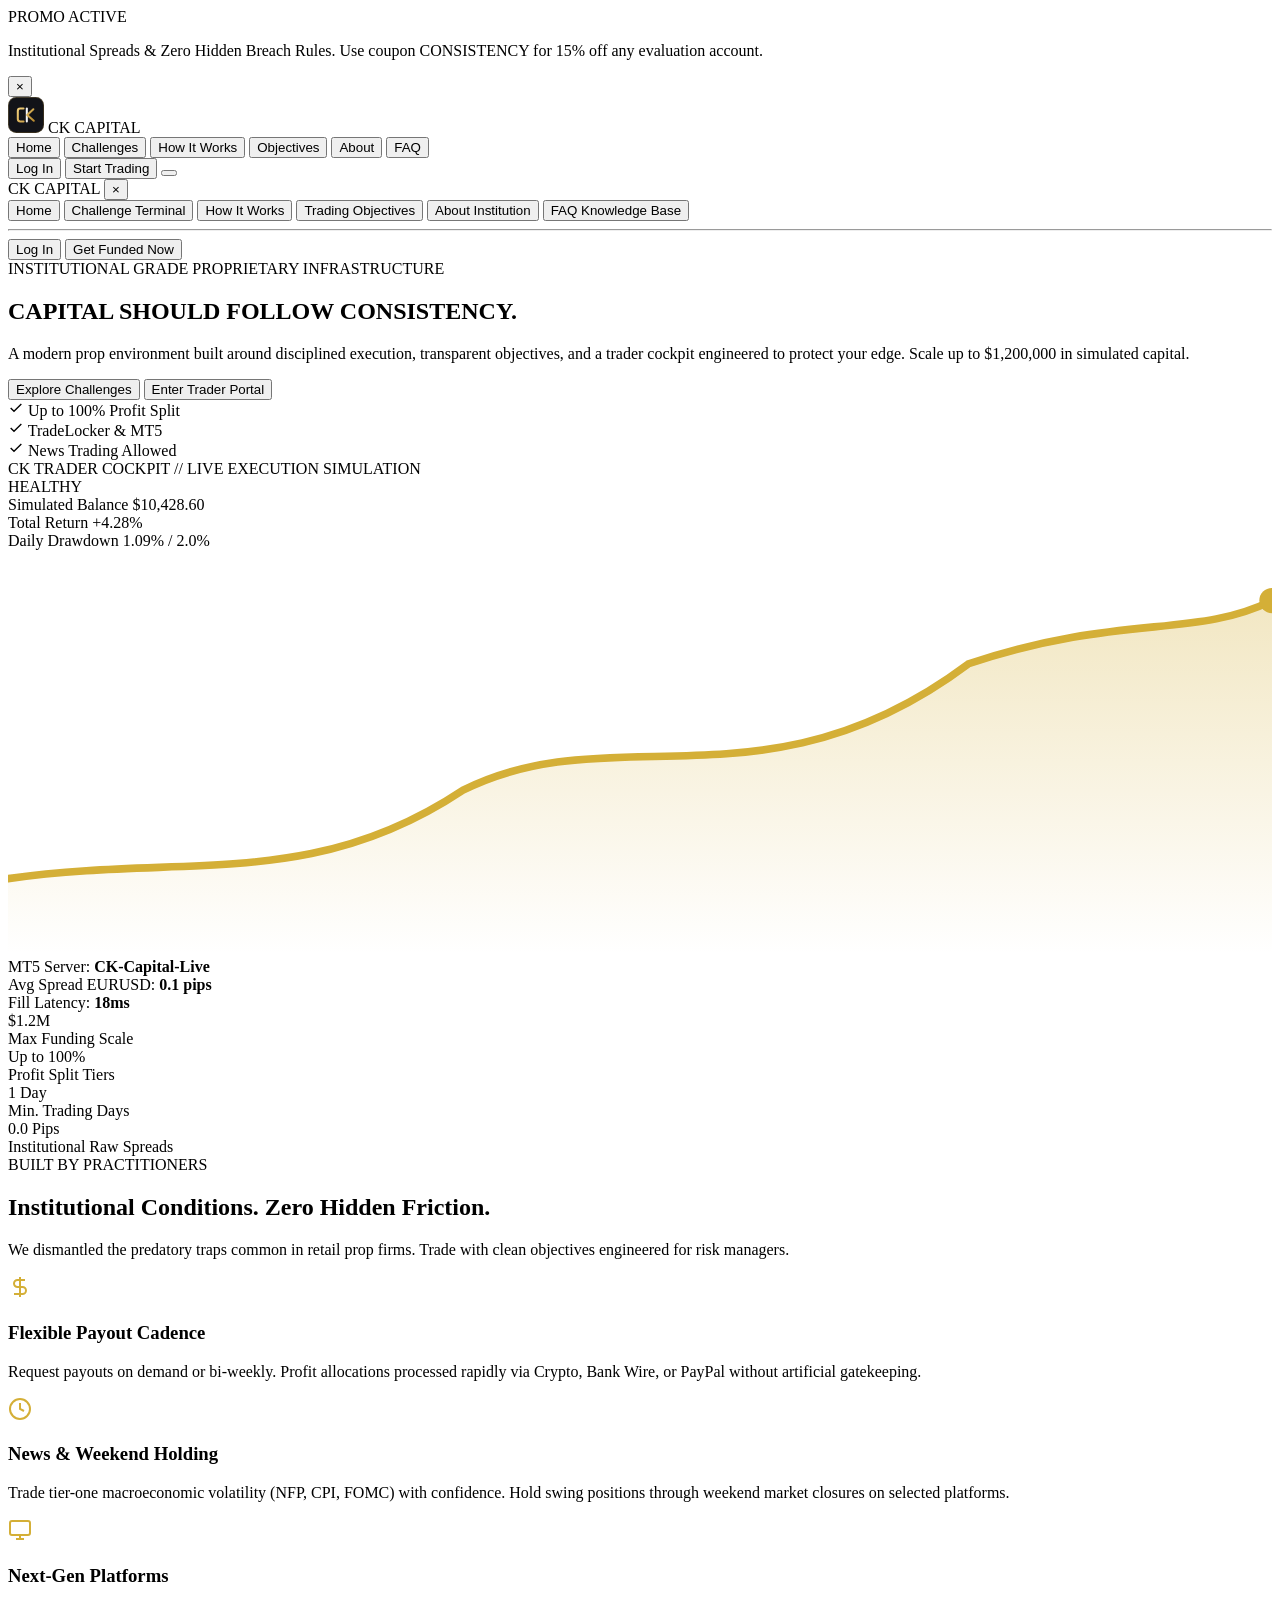
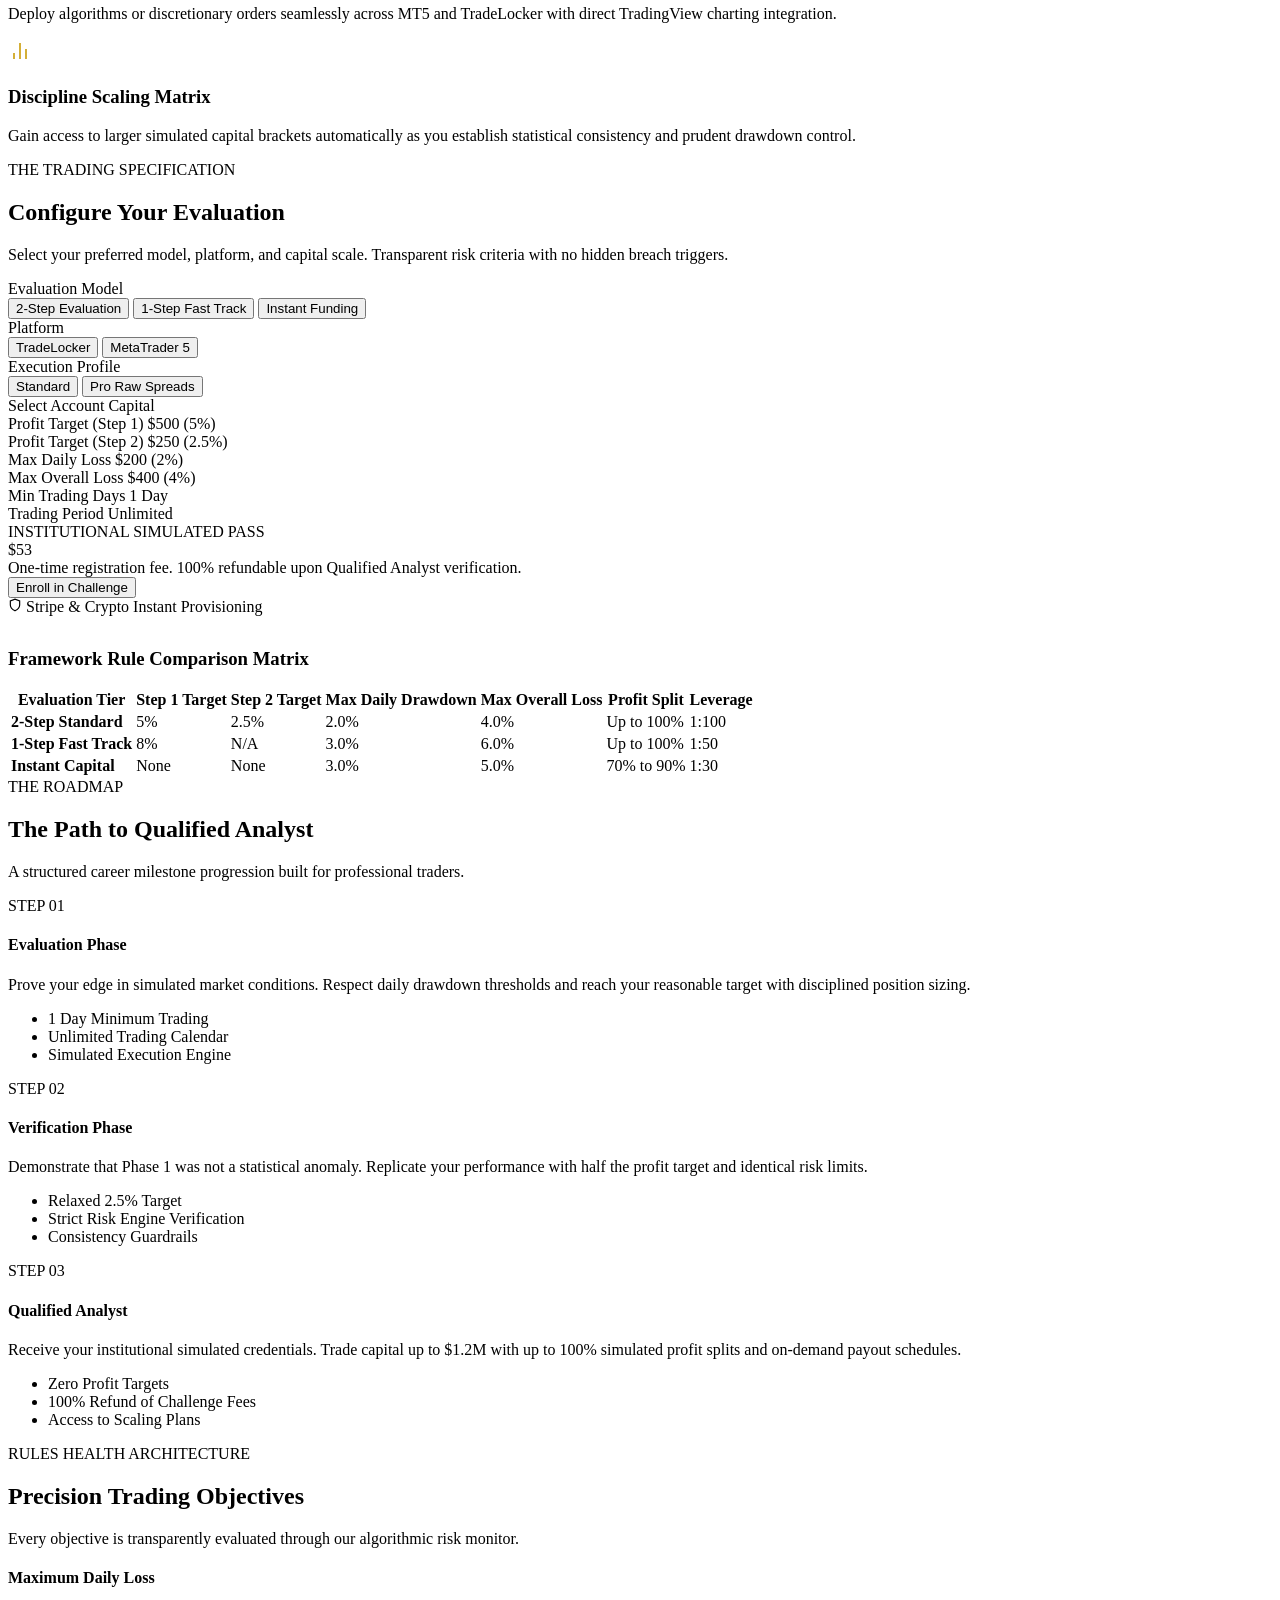
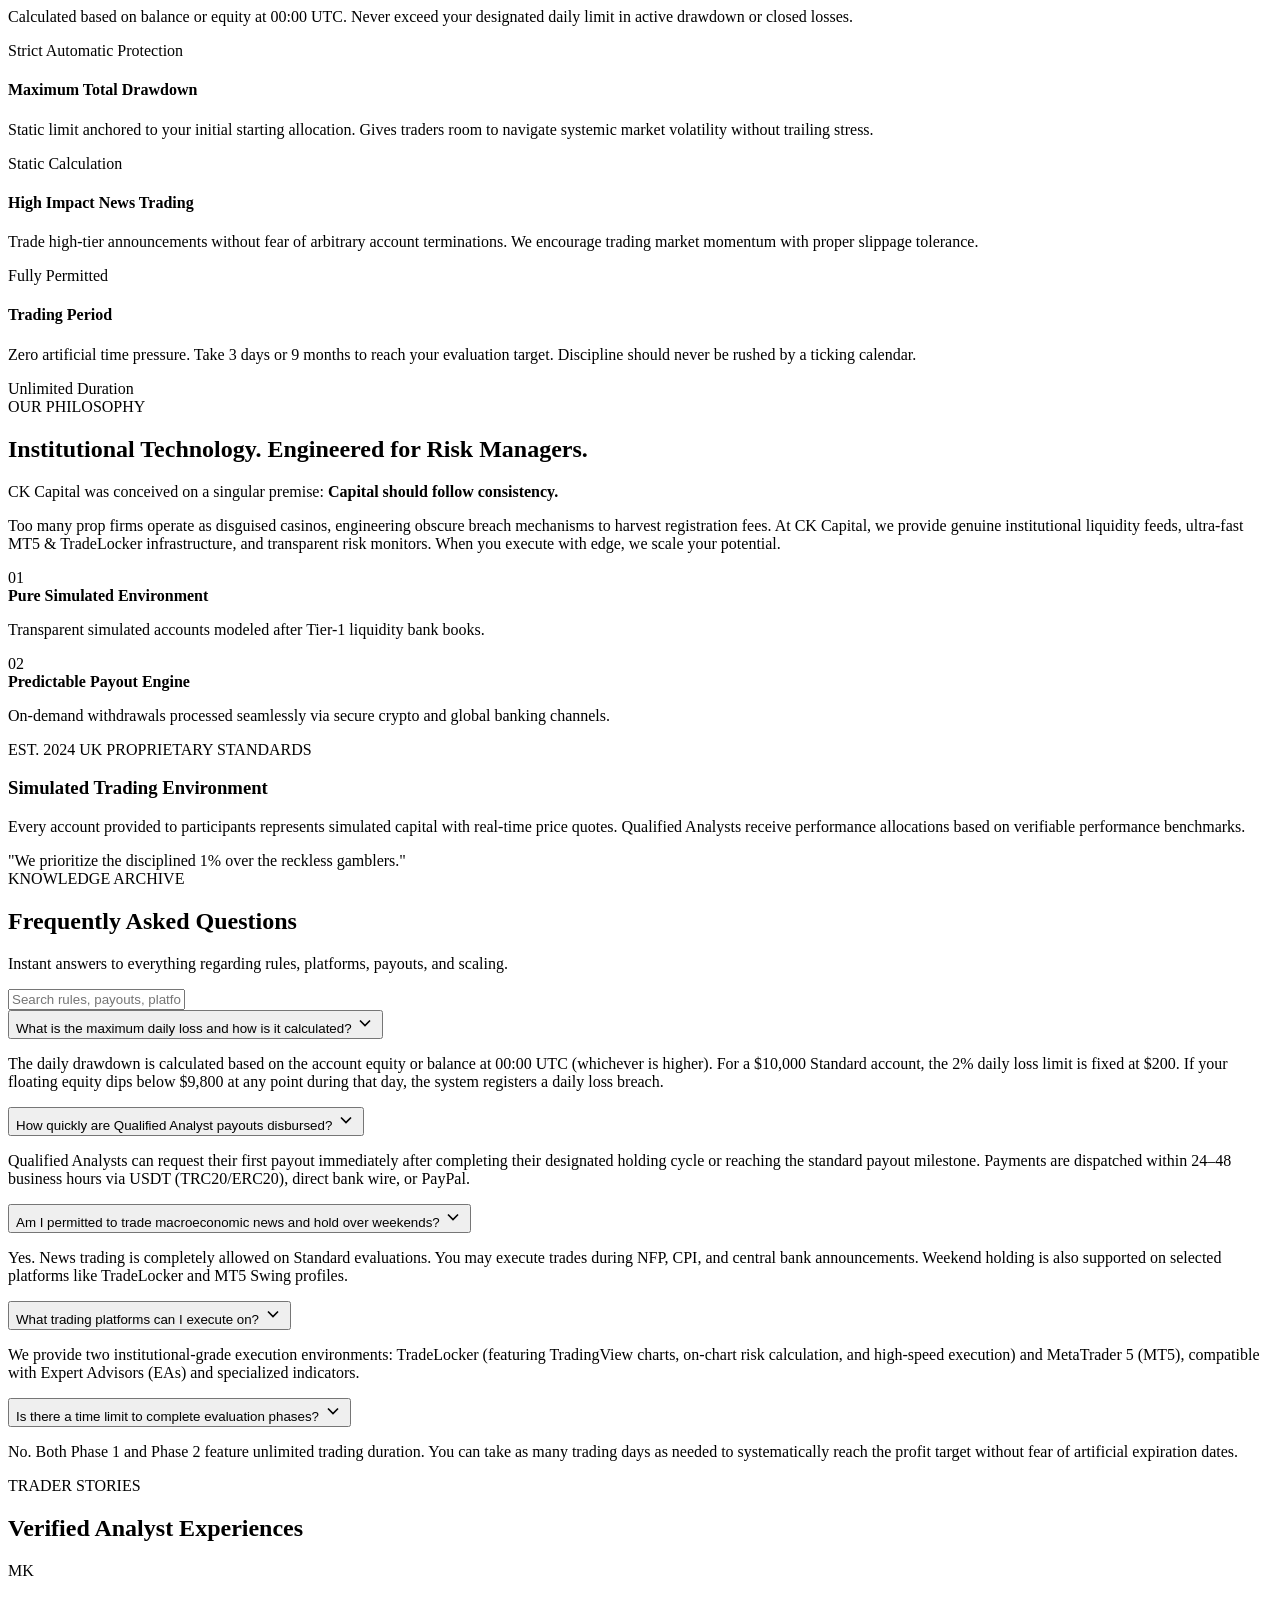
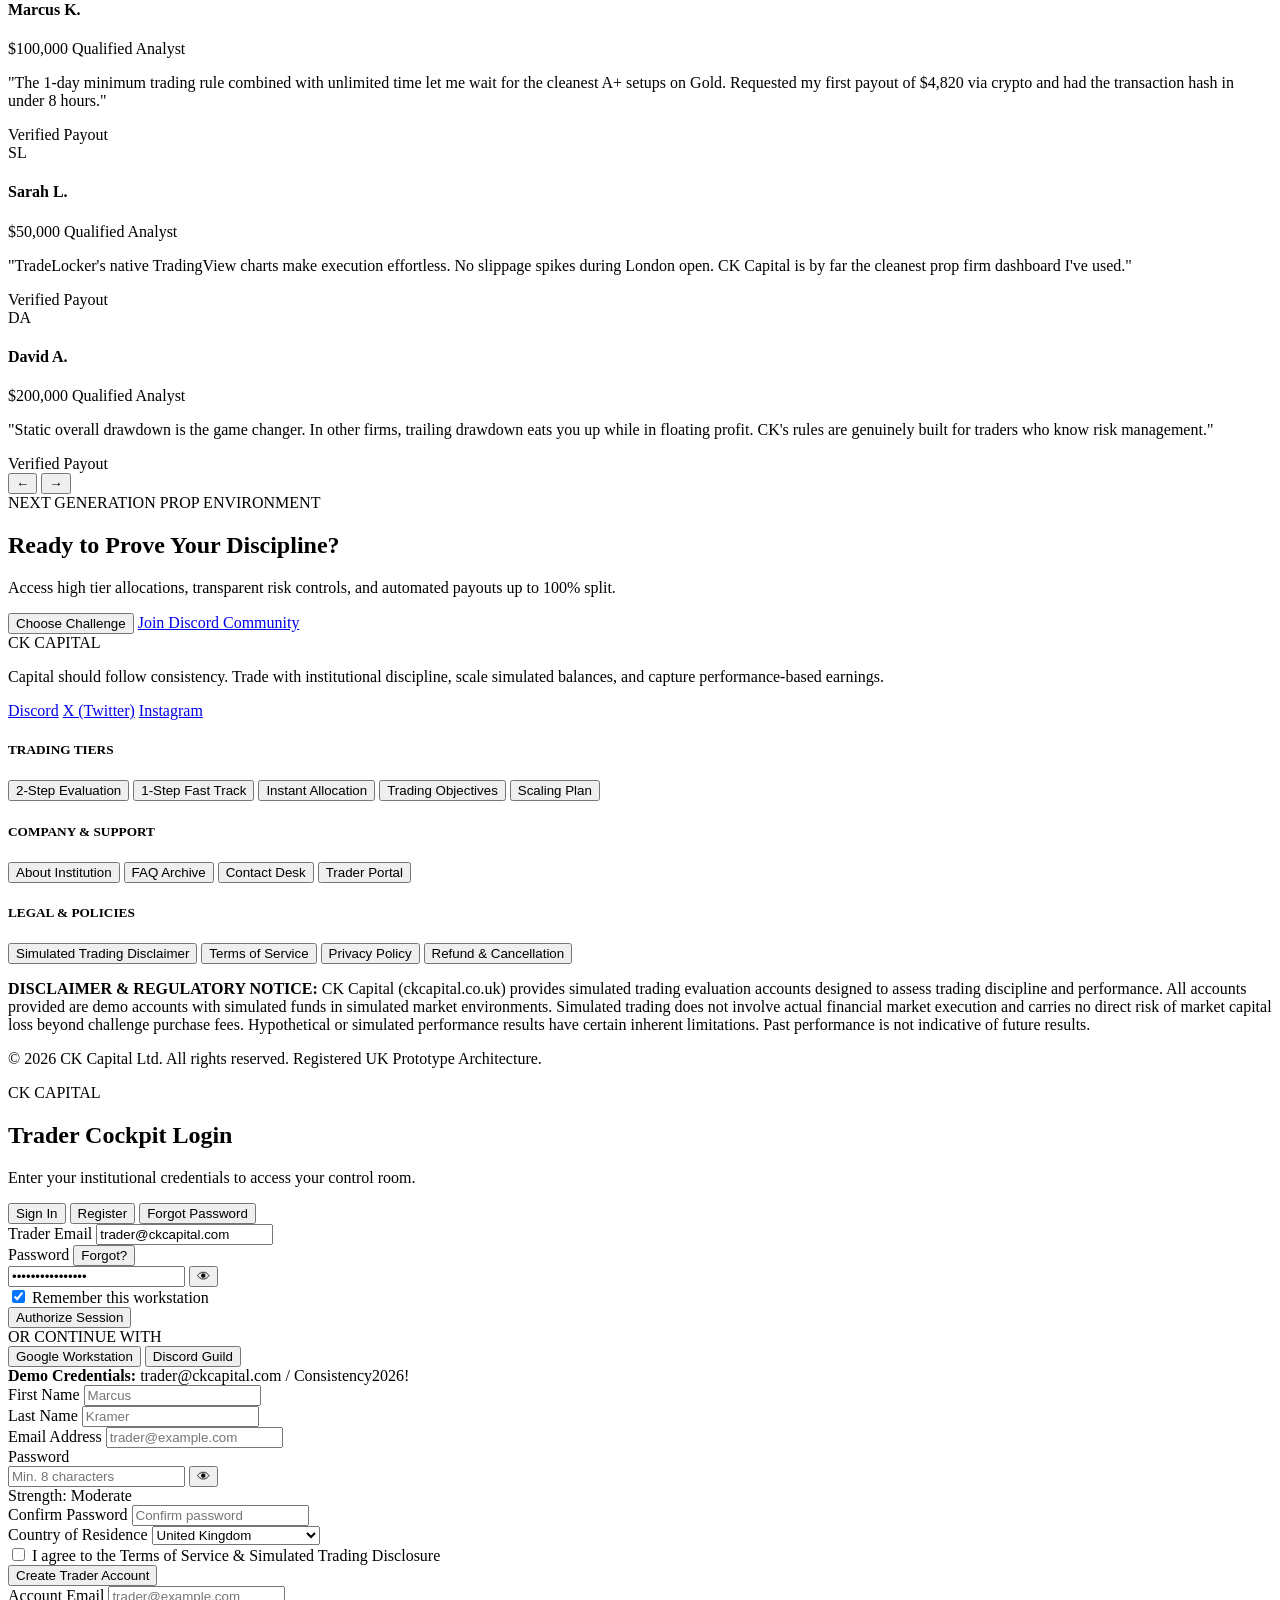
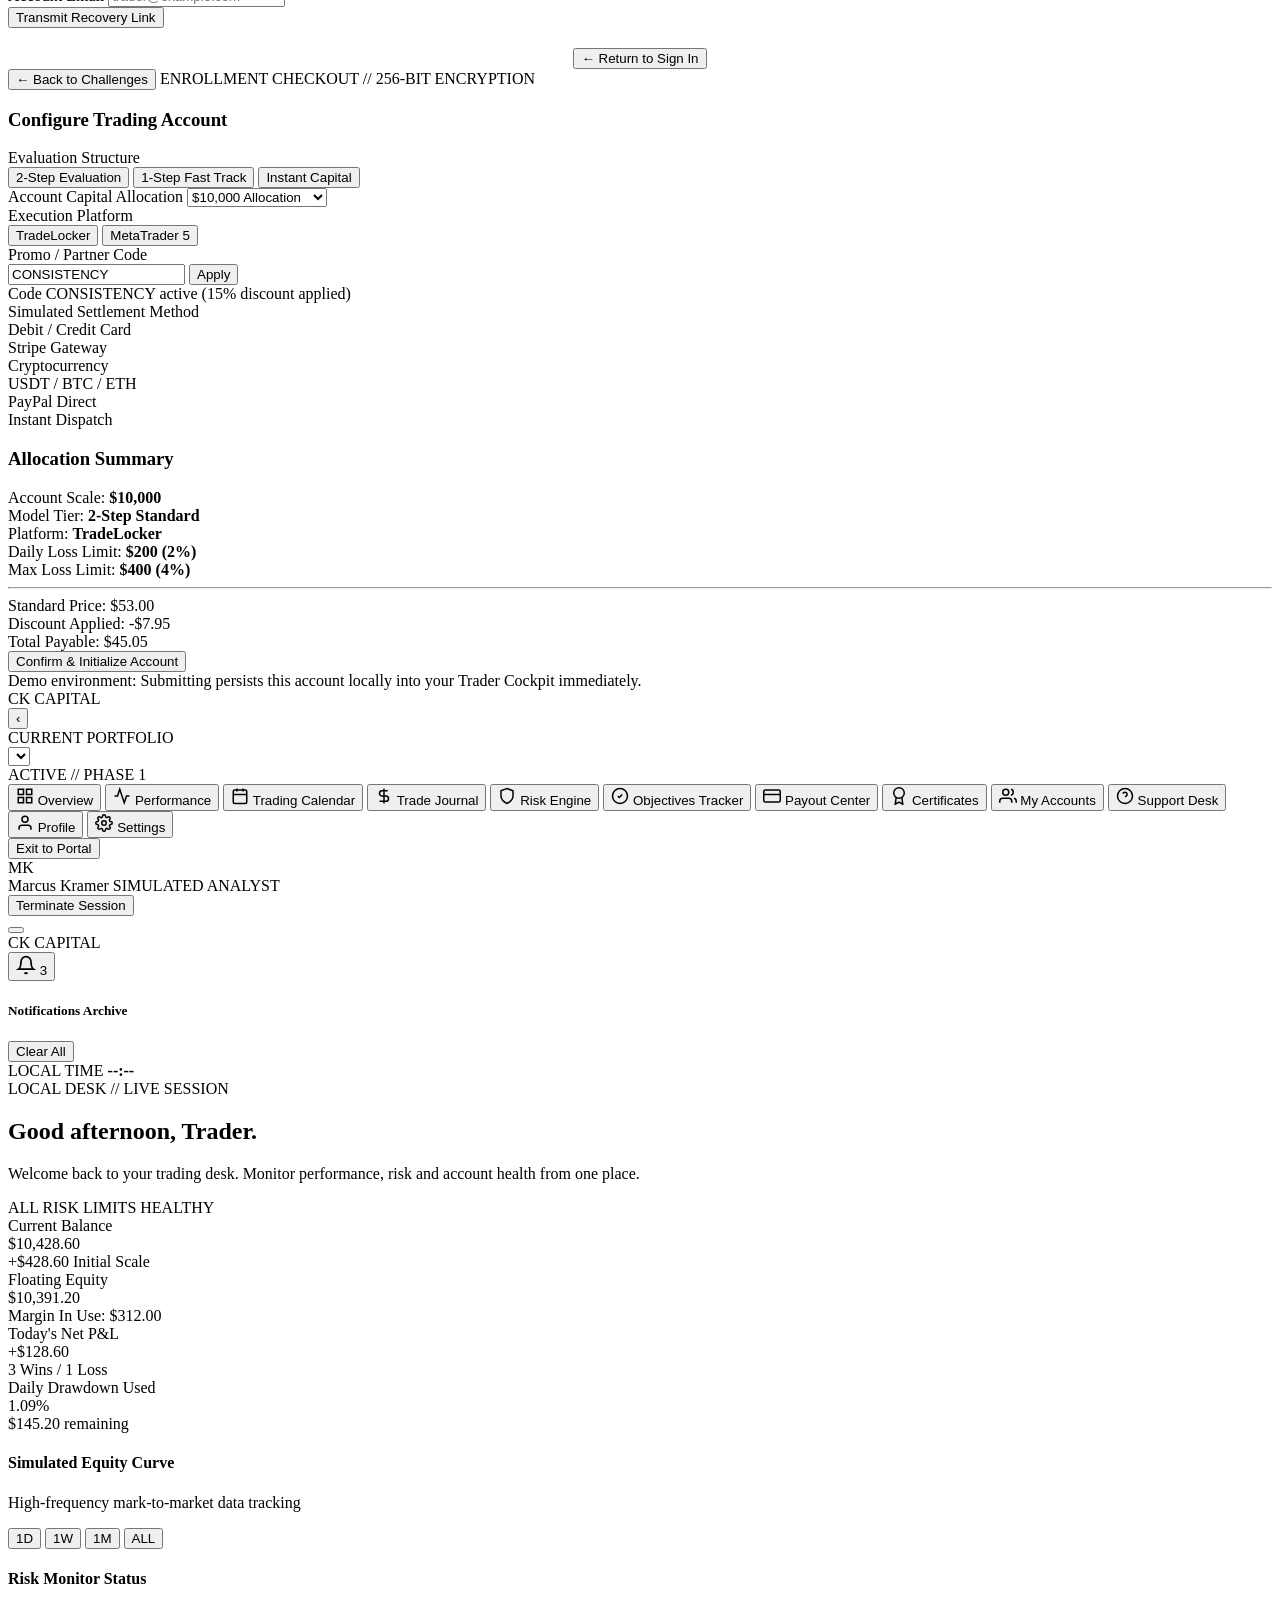
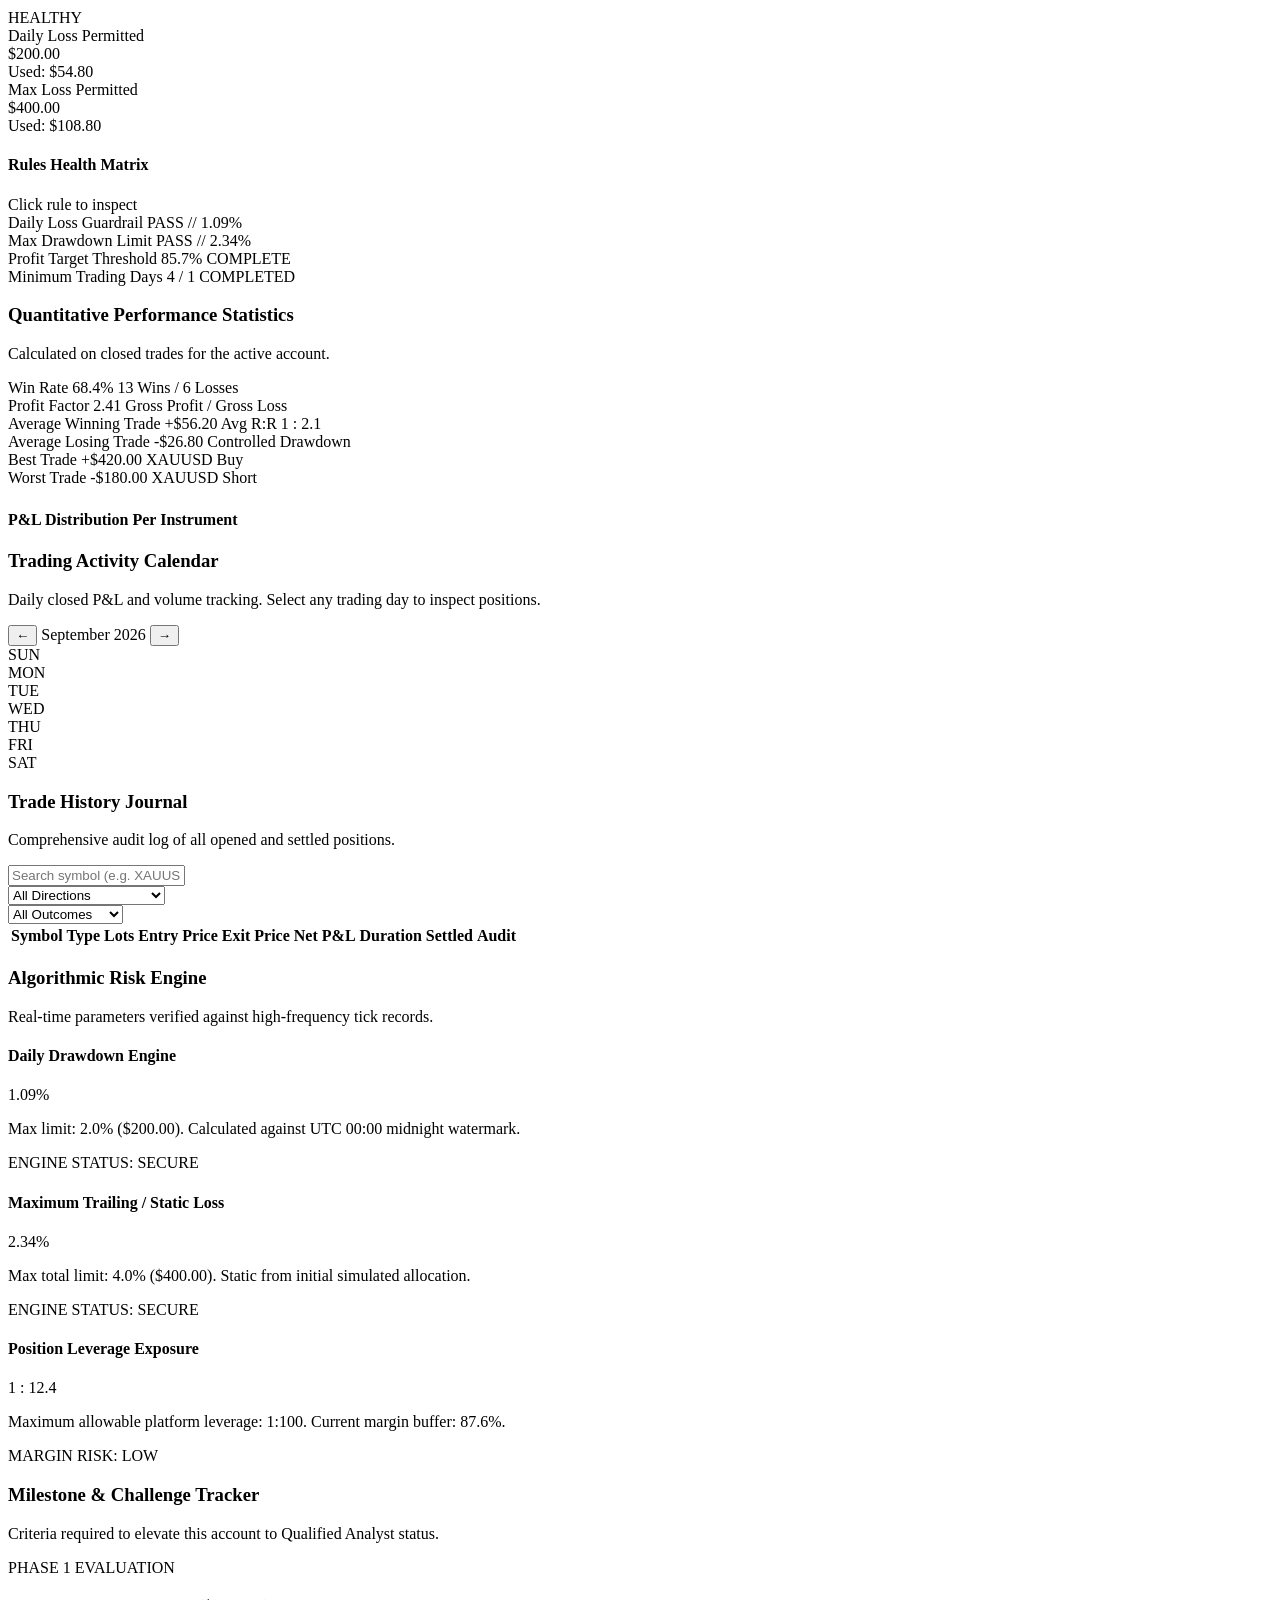
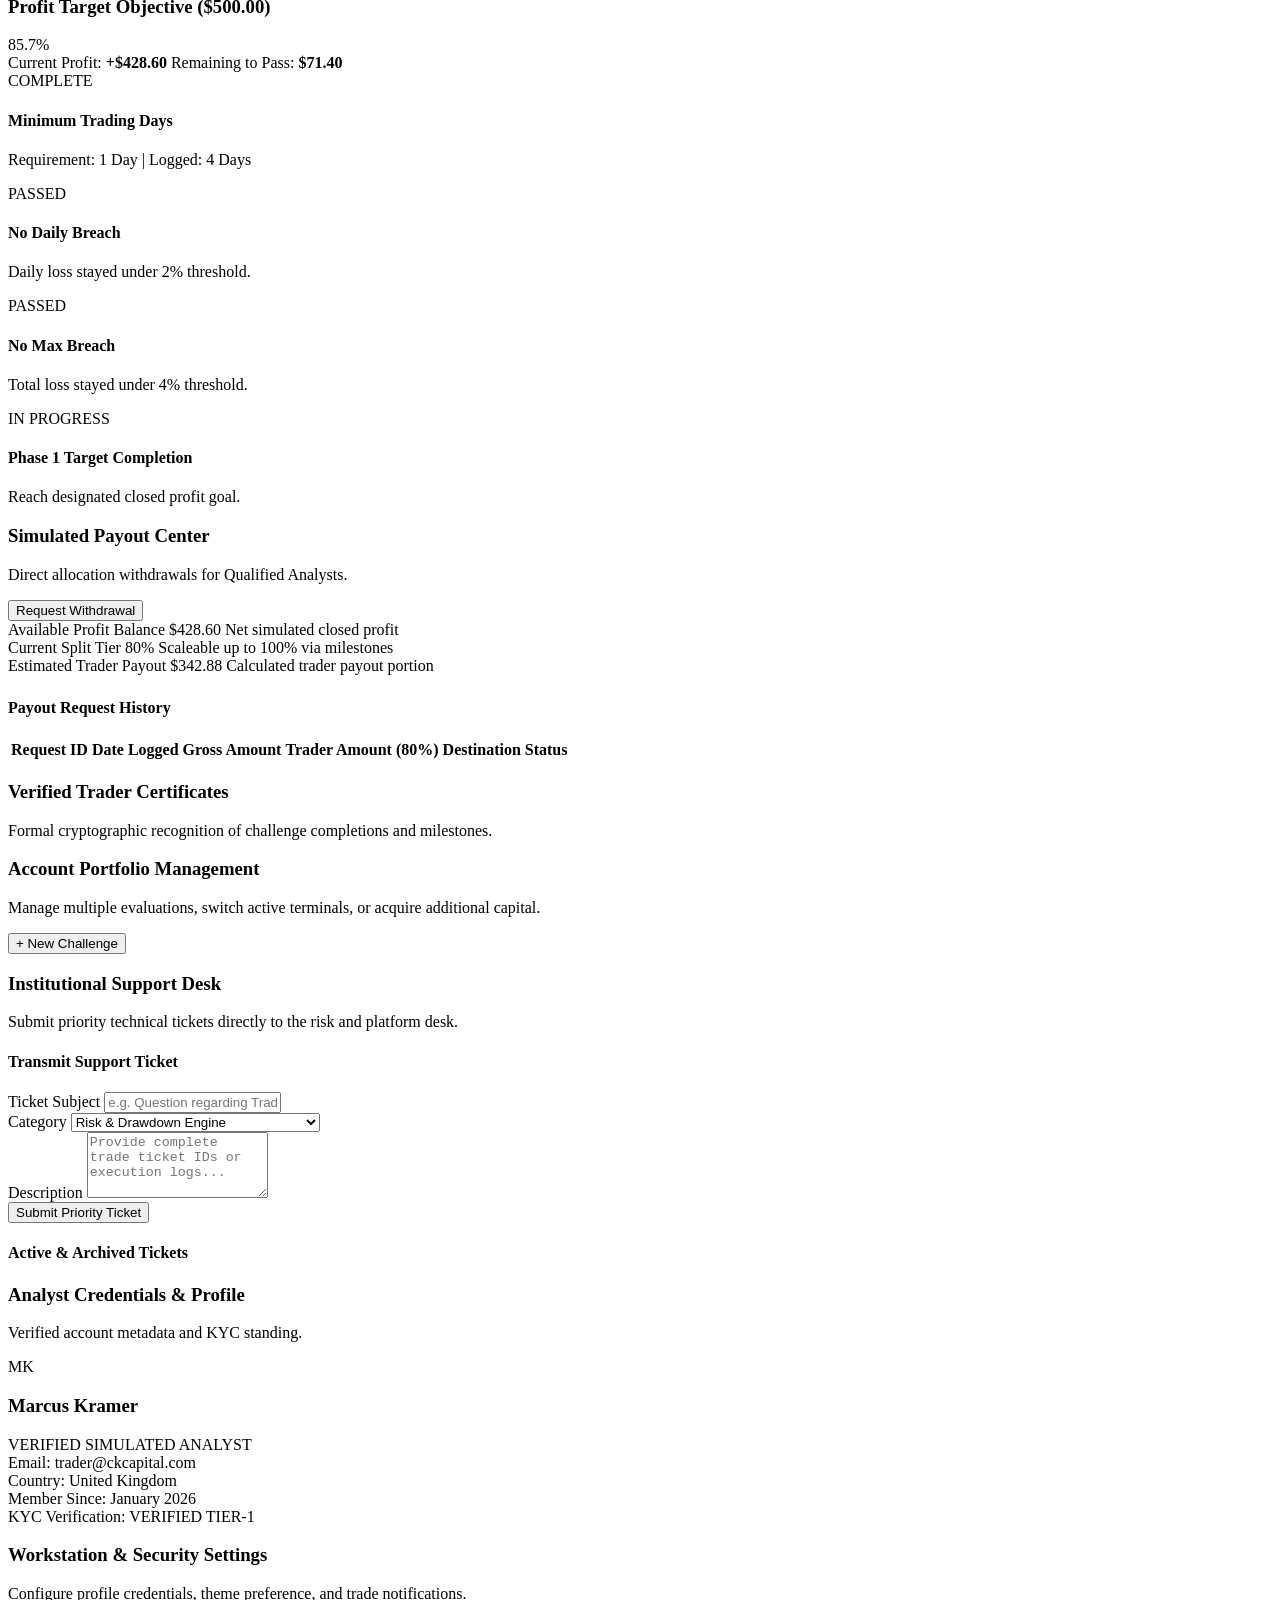
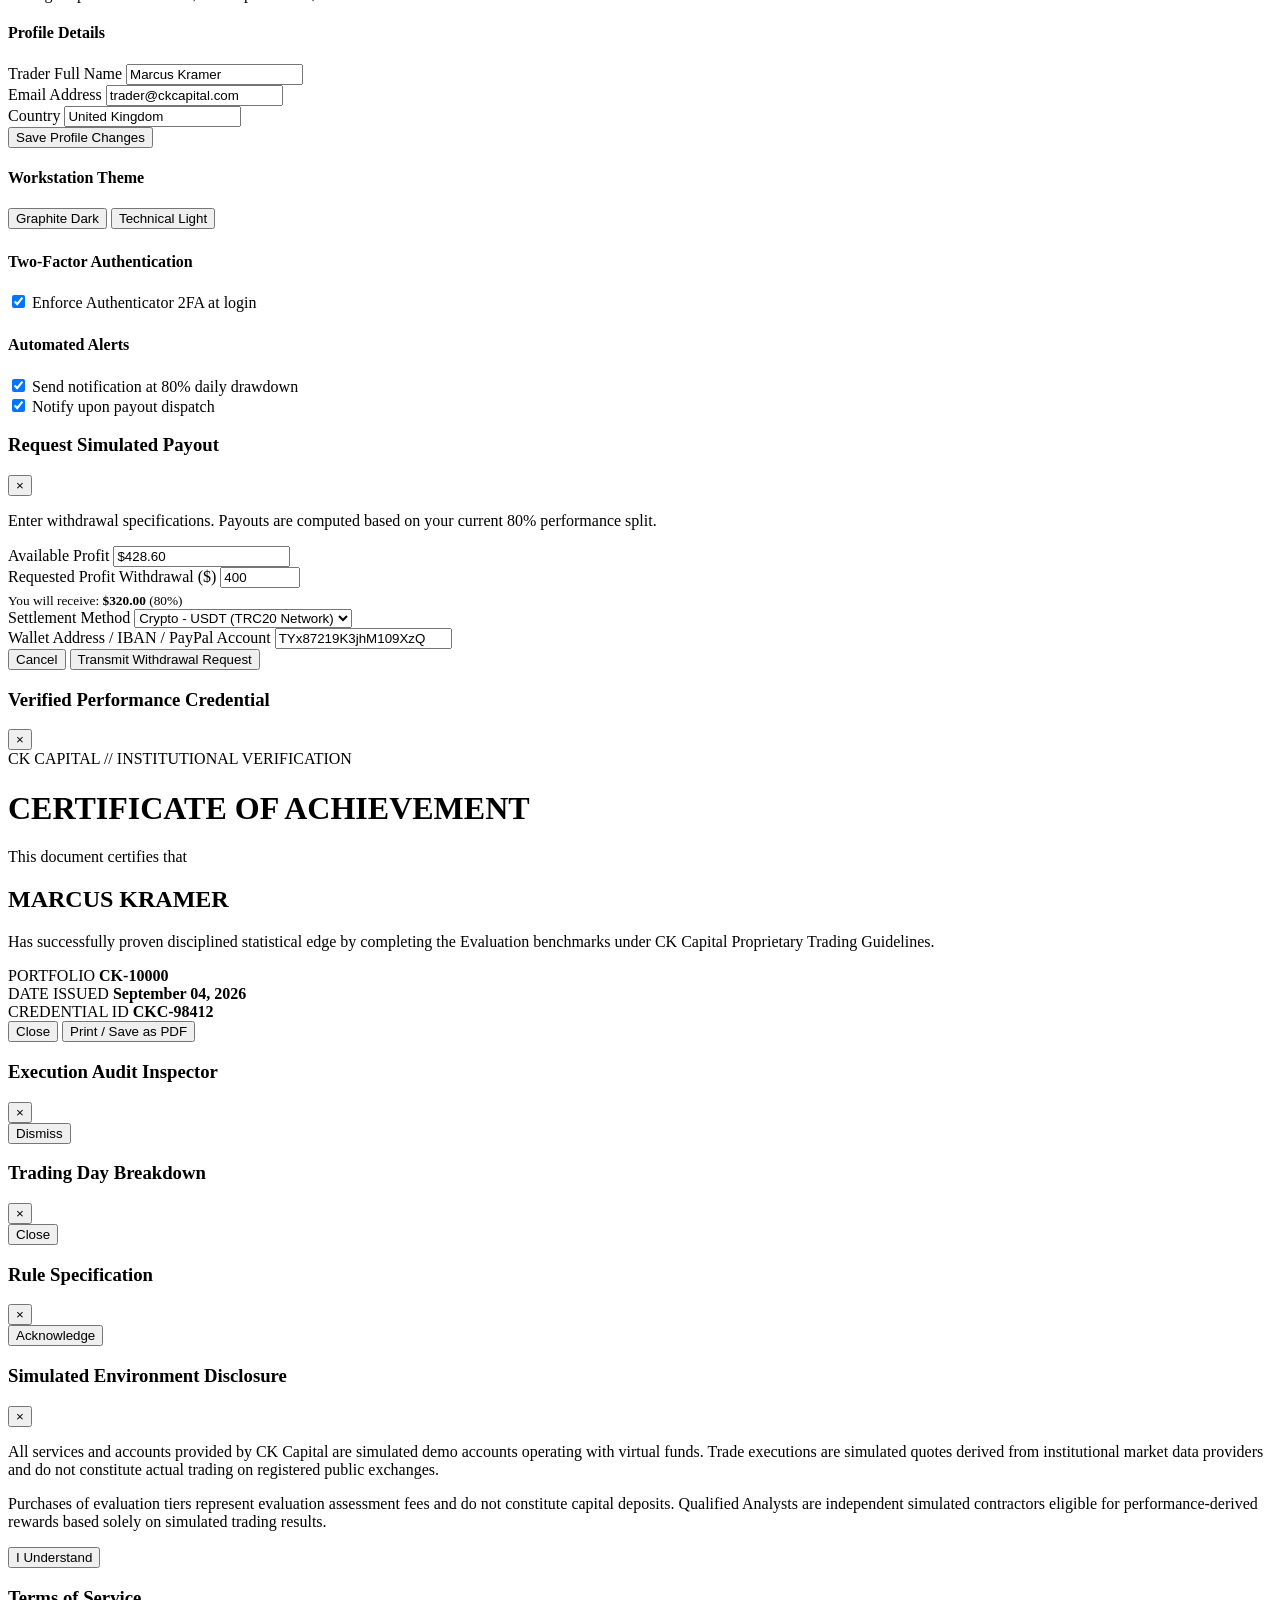
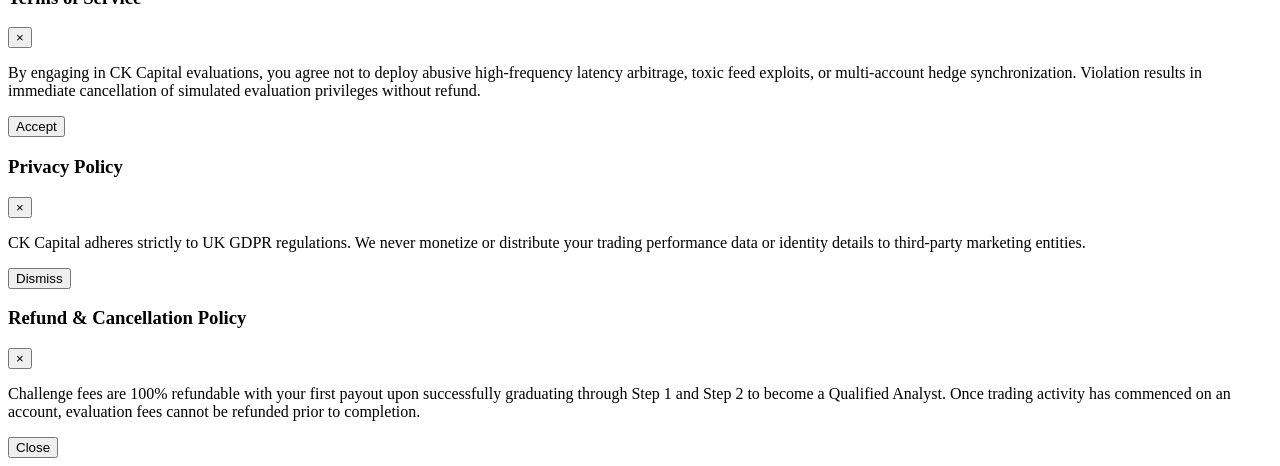
==== commit d40f6f50: "Update index.html" ====
--- a/index.html
+++ b/index.html
@@ -1,26 +1,1881 @@
 <!DOCTYPE html>
 <html lang="en">
 <head>
-<meta charset="utf-8"><meta name="viewport" content="width=device-width,initial-scale=1">
-<title>CK Capital — Control Room Concept</title>
-<link rel="preconnect" href="https://fonts.googleapis.com">
-<link href="https://fonts.googleapis.com/css2?family=DM+Mono:wght@400;500&family=Manrope:wght@400;500;600;700;800&display=swap" rel="stylesheet">
-<link rel="stylesheet" href="styles.css">
+  <meta charset="UTF-8" />
+  <meta name="viewport" content="width=device-width, initial-scale=1.0, maximum-scale=1.0, user-scalable=no" />
+  <title>CK Capital | Institutional Prop Trading & Trader Control Room</title>
+  <link rel="preconnect" href="https://fonts.googleapis.com">
+  <link rel="preconnect" href="https://fonts.gstatic.com" crossorigin>
+  <link href="https://fonts.googleapis.com/css2?family=Geist+Mono:wght@400;500;600;700&family=Inter:wght@300;400;500;600;700;800&display=swap" rel="stylesheet">
+  <link rel="stylesheet" href="styles.css" />
+  <link rel="stylesheet" href="responsive.css" />
 </head>
-<body>
-<div class="ticker"><span class="dot"></span> MARKETS OPEN <span class="sep"></span> CK CAPITAL // TRADER INFRASTRUCTURE <span class="sep"></span><span class="muted">SIMULATED ENVIRONMENT</span><span class="right">SUPPORT <b>● ONLINE</b></span></div>
-<header><a class="brand" href="#top"><span class="ck">CK</span><span>CAPITAL</span></a><nav><a href="#accounts">Accounts</a><a href="dashboard.html">Trader portal</a><a href="#process">How it works</a><a href="#rules">Rules</a><a href="#community">Community</a></nav><div class="actions"><button class="ghost" onclick="location.href='login.html'">Log in</button><button class="gold" onclick="location.href='checkout.html'">Start evaluation ↗</button></div><button class="menu">☰</button></header>
-<main id="top">
-<section class="hero"><div class="hero-copy"><div class="eyebrow">THE TRADER'S CONTROL ROOM</div><h1>CAPITAL SHOULD<br><span>FOLLOW</span> CONSISTENCY.</h1><p>Evaluation built around clear objectives, visible risk and a professional path from challenge to qualified trader.</p><div class="hero-actions"><button class="gold big" onclick="document.querySelector('#accounts').scrollIntoView({behavior:'smooth'})">Explore accounts ↗</button><button class="textbtn" onclick="document.querySelector('#process').scrollIntoView({behavior:'smooth'})">See the pathway →</button></div><div class="micro"><span>✓ TradeLocker</span><span>✓ MT5</span><span>✓ News trading</span><span>✓ Flexible payouts</span></div></div><div class="hero-console"><div class="console-top"><span>LIVE MARKET STATUS</span><b>09:42:31 UTC</b></div><div class="chart"><div class="grid"></div><svg viewBox="0 0 500 220" preserveAspectRatio="none"><polyline points="0,185 35,165 55,174 78,120 105,137 130,94 150,108 177,70 200,95 230,58 255,80 280,44 305,64 335,35 365,62 390,24 420,45 450,18 500,28" fill="none" stroke="currentColor" stroke-width="3"/></svg><span class="tag t1">XAUUSD</span><span class="tag t2">+1.82%</span></div><div class="console-grid"><div><small>ACCOUNT</small><strong>$100,000</strong></div><div><small>RISK USED</small><strong>1.4%</strong></div><div><small>STATUS</small><strong class="ok">ON TRACK</strong></div></div></div></section>
-<section class="stats"><div><small>SIMULATED FUNDING</small><strong>UP TO $1.2M</strong></div><div><small>PROFIT SPLIT</small><strong>UP TO 100%</strong></div><div><small>PLATFORMS</small><strong>MT5 / TRADELOCKER</strong></div><div><small>PAYOUTS</small><strong>FLEXIBLE CYCLE</strong></div></section>
-<section id="process" class="section"><div class="section-head"><div><div class="eyebrow">FUNDING RUNWAY</div><h2>Your path. Your pace.</h2></div><p>One visual system explains exactly where a trader is, what comes next and what is required.</p></div><div class="runway"><div class="step active"><span>01</span><b>EVALUATION</b><p>Prove your edge against the selected objectives.</p></div><div class="line"></div><div class="step"><span>02</span><b>VERIFICATION</b><p>Demonstrate consistency in a simplified phase.</p></div><div class="line"></div><div class="step"><span>03</span><b>CK TRADER</b><p>Unlock the qualified analyst environment.</p></div></div></section>
-<section id="accounts" class="section accounts"><div class="section-head"><div><div class="eyebrow">CHALLENGE TERMINAL</div><h2>Choose your capital base.</h2></div><div class="switch"><button class="selected" data-mode="1">1 STEP</button><button data-mode="2">2 STEP</button><button data-mode="instant">INSTANT</button></div></div><div class="terminal"><div class="terminal-tabs"><button class="size selected" data-size="10000">$10K</button><button class="size" data-size="25000">$25K</button><button class="size" data-size="50000">$50K</button><button class="size" data-size="100000">$100K</button><button class="size" data-size="200000">$200K</button><button class="size" data-size="300000">$300K</button></div><div class="terminal-body"><div class="offer"><span class="pill">STANDARD</span><h3 id="account-title">$10,000 Challenge</h3><p>Unlimited trading period. Select MT5 or TradeLocker at checkout.</p><div class="price"><span>$53</span><del>$88</del></div><button class="gold full" onclick="location.href='checkout.html'">Continue to checkout ↗</button></div><div class="rules-mini"><div><small>STEP 1 TARGET</small><b id="target">$500</b></div><div><small>DAILY LOSS</small><b id="daily">$200</b></div><div><small>MAX LOSS</small><b id="max">$400</b></div><div><small>MIN DAYS</small><b>1</b></div><div><small>PLATFORM</small><b>MT5 / TL</b></div><div><small>TRADING PERIOD</small><b>UNLIMITED</b></div></div></div></div><p class="source-note">Concept UI uses publicly displayed CK Capital plan information as of September 2026; pricing/objectives should be connected to the live checkout rather than hard-coded.</p></section>
-<section id="rules" class="section rules"><div class="section-head"><div><div class="eyebrow">RISK ENGINE</div><h2>Rules, visible before you trade.</h2></div><p>No hunting through PDFs. Put the numbers traders care about directly beside the account decision.</p></div><div class="risk-grid"><div class="gauge"><span>DAILY LOSS</span><strong>5%</strong><div class="arc"><i style="--p:18"></i></div><small>MAXIMUM</small></div><div class="gauge"><span>MAX LOSS</span><strong>10%</strong><div class="arc"><i style="--p:35"></i></div><small>MAXIMUM</small></div><div class="gauge"><span>PROFIT TARGET</span><strong>5%</strong><div class="arc"><i style="--p:20"></i></div><small>STEP 1 EXAMPLE</small></div><div class="gauge accent"><span>CONSISTENCY</span><strong>40%</strong><div class="arc"><i style="--p:55"></i></div><small>PLAN DEPENDENT</small></div></div></section>
-<section class="trust"><div class="trust-main"><div class="eyebrow">TRUST LEDGER</div><h2>Everything important.<br>One glance.</h2><p>Turn scattered claims into a structured operating sheet: payout model, split, platforms, support and account limits.</p></div><div class="ledger"><div><span>PROFIT SPLIT</span><b>UP TO 100%</b></div><div><span>ACCOUNT ALLOCATION</span><b>UP TO $1.2M</b></div><div><span>NEWS TRADING</span><b>AVAILABLE</b></div><div><span>SUPPORT</span><b>MON–FRI · 8–8 GMT</b></div><div><span>PAYMENT</span><b>STRIPE · PAYPAL · CRYPTO</b></div></div></section>
-<section id="community" class="community section"><div><div class="eyebrow">US VS US</div><h2>Build the trader network,<br>not just the checkout.</h2><p>Community, games, education and support become part of the product experience instead of a footer link.</p></div><div class="community-card"><div class="live"><span></span> COMMUNITY LIVE</div><strong>Join the CK room</strong><p>Share setups. Ask questions. Track milestones.</p><button class="ghost">Open community ↗</button></div></section>
-</main>
-<footer><div class="brand"><span class="ck">CK</span><span>CAPITAL</span></div><div>© CK CAPITAL GROUP LTD.</div><div>SIMULATED TRADING ENVIRONMENT · RESULTS NOT TYPICAL</div>
-</footer>
-<script src="app.js"></script>
+<body data-theme="dark">
+
+  <!-- NOTIFICATION TOAST WRAPPER -->
+  <div id="toast-container" class="toast-container" aria-live="polite"></div>
+
+  <!-- ANNOUNCEMENT / PROMO STRIP -->
+  <div class="announcement-bar" id="promo-banner">
+    <div class="container announcement-inner">
+      <div class="announcement-tag font-mono">PROMO ACTIVE</div>
+      <p class="announcement-text">
+        Institutional Spreads & Zero Hidden Breach Rules. Use coupon <span class="highlight-code">CONSISTENCY</span> for 15% off any evaluation account.
+      </p>
+      <button class="announcement-close" id="btn-close-banner" aria-label="Close Announcement">&times;</button>
+    </div>
+  </div>
+
+  <!-- FLOATING LIQUID GLASS NAVIGATION -->
+  <header class="main-header" id="header">
+    <div class="container header-container">
+      <div class="brand-monogram" data-nav="home">
+        <svg class="ck-logo-svg" viewBox="0 0 44 44" width="36" height="36" fill="none" xmlns="http://www.w3.org/2000/svg">
+          <rect width="44" height="44" rx="10" fill="#121318"/>
+          <rect x="0.5" y="0.5" width="43" height="43" rx="9.5" stroke="url(#goldGrad)" stroke-opacity="0.3"/>
+          <path d="M19 14H15C13.3431 14 12 15.3431 12 17V27C12 28.6569 13.3431 30 15 30H19" stroke="url(#goldGrad)" stroke-width="2.5" stroke-linecap="round"/>
+          <path d="M23 14V30" stroke="#F5F5F7" stroke-width="2.5" stroke-linecap="round"/>
+          <path d="M31 15L23.5 22L31.5 29" stroke="url(#goldGrad)" stroke-width="2.5" stroke-linecap="round" stroke-linejoin="round"/>
+          <defs>
+            <linearGradient id="goldGrad" x1="12" y1="14" x2="32" y2="30" gradientUnits="userSpaceOnUse">
+              <stop stop-color="#F2D07C"/>
+              <stop offset="1" stop-color="#B88A2E"/>
+            </linearGradient>
+          </defs>
+        </svg>
+        <span class="brand-wordmark">CK <span>CAPITAL</span></span>
+      </div>
+
+      <!-- Desktop Navigation -->
+      <nav class="nav-links">
+        <button class="nav-item active" data-nav="home">Home</button>
+        <button class="nav-item" data-nav="challenges">Challenges</button>
+        <button class="nav-item" data-nav="how-it-works">How It Works</button>
+        <button class="nav-item" data-nav="objectives">Objectives</button>
+        <button class="nav-item" data-nav="about">About</button>
+        <button class="nav-item" data-nav="faq">FAQ</button>
+      </nav>
+
+      <!-- Action Items -->
+      <div class="nav-actions">
+        <button class="btn btn-ghost" id="nav-btn-auth">Log In</button>
+        <button class="btn btn-primary" id="nav-btn-portal" data-nav="challenges">Start Trading</button>
+        <button class="btn-hamburger" id="btn-hamburger" aria-label="Toggle navigation">
+          <span></span><span></span><span></span>
+        </button>
+      </div>
+    </div>
+  </header>
+
+  <!-- MOBILE NAVIGATION DRAWER -->
+  <aside class="mobile-drawer" id="mobile-drawer">
+    <div class="drawer-header">
+      <span class="brand-wordmark">CK <span>CAPITAL</span></span>
+      <button class="drawer-close" id="btn-close-drawer">&times;</button>
+    </div>
+    <div class="drawer-links">
+      <button class="drawer-link" data-nav="home">Home</button>
+      <button class="drawer-link" data-nav="challenges">Challenge Terminal</button>
+      <button class="drawer-link" data-nav="how-it-works">How It Works</button>
+      <button class="drawer-link" data-nav="objectives">Trading Objectives</button>
+      <button class="drawer-link" data-nav="about">About Institution</button>
+      <button class="drawer-link" data-nav="faq">FAQ Knowledge Base</button>
+      <hr class="drawer-divider" />
+      <button class="drawer-link" id="mobile-link-auth">Log In</button>
+      <button class="btn btn-primary btn-block" data-nav="challenges">Get Funded Now</button>
+    </div>
+  </aside>
+
+  <!-- ============================================================ -->
+  <!-- VIEW 1: PUBLIC PORTAL (LANDING / HOME / CHALLENGE / CONTENT) -->
+  <!-- ============================================================ -->
+  <main id="public-view" class="view-panel active">
+    
+    <!-- HERO SECTION -->
+    <section class="hero-section" id="hero-sec">
+      <div class="container hero-grid">
+        <div class="hero-content">
+          <div class="badge-status">
+            <span class="status-pulse"></span>
+            INSTITUTIONAL GRADE PROPRIETARY INFRASTRUCTURE
+          </div>
+          <h1 class="hero-title">CAPITAL SHOULD FOLLOW <span class="gold-gradient-text">CONSISTENCY.</span></h1>
+          <p class="hero-subtitle">
+            A modern prop environment built around disciplined execution, transparent objectives, and a trader cockpit engineered to protect your edge. Scale up to $1,200,000 in simulated capital.
+          </p>
+          <div class="hero-cta-group">
+            <button class="btn btn-primary btn-large" data-scroll="challenge-terminal">Explore Challenges</button>
+            <button class="btn btn-secondary btn-large" id="hero-btn-demo-portal">Enter Trader Portal</button>
+          </div>
+          <div class="hero-pills">
+            <div class="pill-item">
+              <svg width="16" height="16" viewBox="0 0 24 24" fill="none" stroke="currentColor" stroke-width="2"><polyline points="20 6 9 17 4 12"/></svg>
+              Up to 100% Profit Split
+            </div>
+            <div class="pill-item">
+              <svg width="16" height="16" viewBox="0 0 24 24" fill="none" stroke="currentColor" stroke-width="2"><polyline points="20 6 9 17 4 12"/></svg>
+              TradeLocker & MT5
+            </div>
+            <div class="pill-item">
+              <svg width="16" height="16" viewBox="0 0 24 24" fill="none" stroke="currentColor" stroke-width="2"><polyline points="20 6 9 17 4 12"/></svg>
+              News Trading Allowed
+            </div>
+          </div>
+        </div>
+
+        <!-- HERO TERMINAL PREVIEW CARD -->
+        <div class="hero-visual">
+          <div class="terminal-mockup glass-panel">
+            <div class="mockup-header">
+              <div class="mockup-signals">
+                <span></span><span></span><span></span>
+              </div>
+              <div class="mockup-title">CK TRADER COCKPIT // LIVE EXECUTION SIMULATION</div>
+              <div class="mockup-badge">HEALTHY</div>
+            </div>
+            <div class="mockup-body">
+              <div class="mockup-stats-row">
+                <div class="mstat">
+                  <span class="lbl">Simulated Balance</span>
+                  <span class="val font-mono" id="hero-anim-balance">$10,428.60</span>
+                </div>
+                <div class="mstat">
+                  <span class="lbl">Total Return</span>
+                  <span class="val font-mono text-success">+4.28%</span>
+                </div>
+                <div class="mstat">
+                  <span class="lbl">Daily Drawdown</span>
+                  <span class="val font-mono">1.09% <span class="sub text-muted">/ 2.0%</span></span>
+                </div>
+              </div>
+              <!-- Mini SVG Equity Curve Animation -->
+              <div class="mockup-chart-wrap">
+                <svg class="mini-chart-svg" viewBox="0 0 500 160">
+                  <defs>
+                    <linearGradient id="chartGrad" x1="0" y1="0" x2="0" y2="1">
+                      <stop offset="0%" stop-color="#D4AF37" stop-opacity="0.3"/>
+                      <stop offset="100%" stop-color="#D4AF37" stop-opacity="0.0"/>
+                    </linearGradient>
+                  </defs>
+                  <path d="M0,130 C70,120 120,135 180,95 C240,65 300,105 380,45 C440,25 470,35 500,20 L500,160 L0,160 Z" fill="url(#chartGrad)"/>
+                  <path d="M0,130 C70,120 120,135 180,95 C240,65 300,105 380,45 C440,25 470,35 500,20" fill="none" stroke="#D4AF37" stroke-width="3" stroke-linecap="round"/>
+                  <circle cx="500" cy="20" r="5" fill="#D4AF37" class="pulse-circle"/>
+                </svg>
+              </div>
+              <div class="mockup-footer-metrics font-mono">
+                <div><span class="dot-live"></span> MT5 Server: <strong>CK-Capital-Live</strong></div>
+                <div>Avg Spread EURUSD: <strong>0.1 pips</strong></div>
+                <div>Fill Latency: <strong>18ms</strong></div>
+              </div>
+            </div>
+          </div>
+        </div>
+      </div>
+    </section>
+
+    <!-- TRUST STATS SECTION -->
+    <section class="trust-strip">
+      <div class="container trust-grid">
+        <div class="trust-stat">
+          <div class="stat-number font-mono">$1.2M</div>
+          <div class="stat-label">Max Funding Scale</div>
+        </div>
+        <div class="trust-stat">
+          <div class="stat-number font-mono">Up to 100%</div>
+          <div class="stat-label">Profit Split Tiers</div>
+        </div>
+        <div class="trust-stat">
+          <div class="stat-number font-mono">1 Day</div>
+          <div class="stat-label">Min. Trading Days</div>
+        </div>
+        <div class="trust-stat">
+          <div class="stat-number font-mono">0.0 Pips</div>
+          <div class="stat-label">Institutional Raw Spreads</div>
+        </div>
+      </div>
+    </section>
+
+    <!-- WHY CK CAPITAL (VALUE PROPOSITIONS) -->
+    <section class="section why-section" id="why-ck">
+      <div class="container">
+        <div class="section-header">
+          <span class="section-subtitle">BUILT BY PRACTITIONERS</span>
+          <h2 class="section-title">Institutional Conditions. Zero Hidden Friction.</h2>
+          <p class="section-desc">We dismantled the predatory traps common in retail prop firms. Trade with clean objectives engineered for risk managers.</p>
+        </div>
+        <div class="feature-grid">
+          <div class="feature-card glass-panel">
+            <div class="feat-icon">
+              <svg width="24" height="24" viewBox="0 0 24 24" fill="none" stroke="#D4AF37" stroke-width="2"><path d="M12 2v20M17 5H9.5a3.5 3.5 0 0 0 0 7h5a3.5 3.5 0 0 1 0 7H6"/></svg>
+            </div>
+            <h3>Flexible Payout Cadence</h3>
+            <p>Request payouts on demand or bi-weekly. Profit allocations processed rapidly via Crypto, Bank Wire, or PayPal without artificial gatekeeping.</p>
+          </div>
+          <div class="feature-card glass-panel">
+            <div class="feat-icon">
+              <svg width="24" height="24" viewBox="0 0 24 24" fill="none" stroke="#D4AF37" stroke-width="2"><circle cx="12" cy="12" r="10"/><polyline points="12 6 12 12 16 14"/></svg>
+            </div>
+            <h3>News & Weekend Holding</h3>
+            <p>Trade tier-one macroeconomic volatility (NFP, CPI, FOMC) with confidence. Hold swing positions through weekend market closures on selected platforms.</p>
+          </div>
+          <div class="feature-card glass-panel">
+            <div class="feat-icon">
+              <svg width="24" height="24" viewBox="0 0 24 24" fill="none" stroke="#D4AF37" stroke-width="2"><rect x="2" y="3" width="20" height="14" rx="2"/><line x1="8" y1="21" x2="16" y2="21"/><line x1="12" y1="17" x2="12" y2="21"/></svg>
+            </div>
+            <h3>Next-Gen Platforms</h3>
+            <p>Deploy algorithms or discretionary orders seamlessly across MT5 and TradeLocker with direct TradingView charting integration.</p>
+          </div>
+          <div class="feature-card glass-panel">
+            <div class="feature-card-inner">
+              <div class="feat-icon">
+                <svg width="24" height="24" viewBox="0 0 24 24" fill="none" stroke="#D4AF37" stroke-width="2"><path d="M18 20V10M12 20V4M6 20v-6"/></svg>
+              </div>
+              <h3>Discipline Scaling Matrix</h3>
+              <p>Gain access to larger simulated capital brackets automatically as you establish statistical consistency and prudent drawdown control.</p>
+            </div>
+          </div>
+        </div>
+      </div>
+    </section>
+
+    <!-- CHALLENGE TERMINAL -->
+    <section class="section terminal-section" id="challenge-terminal">
+      <div class="container">
+        <div class="section-header">
+          <span class="section-subtitle">THE TRADING SPECIFICATION</span>
+          <h2 class="section-title">Configure Your Evaluation</h2>
+          <p class="section-desc">Select your preferred model, platform, and capital scale. Transparent risk criteria with no hidden breach triggers.</p>
+        </div>
+
+        <div class="config-terminal-wrapper glass-panel">
+          <!-- Model Selectors -->
+          <div class="terminal-ctrl-bar">
+            <div class="ctrl-group">
+              <label class="ctrl-label">Evaluation Model</label>
+              <div class="pill-selector" id="model-selector">
+                <button class="pill-btn active" data-model="2step">2-Step Evaluation</button>
+                <button class="pill-btn" data-model="1step">1-Step Fast Track</button>
+                <button class="pill-btn" data-model="instant">Instant Funding</button>
+              </div>
+            </div>
+
+            <div class="ctrl-group">
+              <label class="ctrl-label">Platform</label>
+              <div class="pill-selector" id="platform-selector">
+                <button class="pill-btn active" data-platform="TradeLocker">TradeLocker</button>
+                <button class="pill-btn" data-platform="MT5">MetaTrader 5</button>
+              </div>
+            </div>
+
+            <div class="ctrl-group">
+              <label class="ctrl-label">Execution Profile</label>
+              <div class="pill-selector" id="preference-selector">
+                <button class="pill-btn active" data-pref="Standard">Standard</button>
+                <button class="pill-btn" data-pref="Pro">Pro Raw Spreads</button>
+              </div>
+            </div>
+          </div>
+
+          <!-- Account Size Selector -->
+          <div class="capital-selector-row">
+            <label class="ctrl-label">Select Account Capital</label>
+            <div class="sizes-scroll-grid" id="sizes-container">
+              <!-- Rendered dynamically by JS -->
+            </div>
+          </div>
+
+          <!-- Dynamic Specification Details Card -->
+          <div class="challenge-spec-grid">
+            <div class="spec-col">
+              <div class="spec-metric">
+                <span class="m-title">Profit Target (Step 1)</span>
+                <span class="m-val font-mono" id="spec-target1">$500 (5%)</span>
+              </div>
+              <div class="spec-metric" id="spec-target2-wrap">
+                <span class="m-title">Profit Target (Step 2)</span>
+                <span class="m-val font-mono" id="spec-target2">$250 (2.5%)</span>
+              </div>
+              <div class="spec-metric">
+                <span class="m-title">Max Daily Loss</span>
+                <span class="m-val font-mono text-danger" id="spec-daily">$200 (2%)</span>
+              </div>
+            </div>
+
+            <div class="spec-col">
+              <div class="spec-metric">
+                <span class="m-title">Max Overall Loss</span>
+                <span class="m-val font-mono text-danger" id="spec-maxloss">$400 (4%)</span>
+              </div>
+              <div class="spec-metric">
+                <span class="m-title">Min Trading Days</span>
+                <span class="m-val font-mono" id="spec-mindays">1 Day</span>
+              </div>
+              <div class="spec-metric">
+                <span class="m-title">Trading Period</span>
+                <span class="m-val font-mono" id="spec-period">Unlimited</span>
+              </div>
+            </div>
+
+            <!-- Price and Buy Action Box -->
+            <div class="spec-col price-cta-box">
+              <span class="box-tag">INSTITUTIONAL SIMULATED PASS</span>
+              <div class="price-display font-mono">
+                <span class="curr">$</span><span class="amount" id="spec-price">53</span>
+              </div>
+              <div class="price-note">One-time registration fee. 100% refundable upon Qualified Analyst verification.</div>
+              <button class="btn btn-primary btn-block btn-large" id="btn-terminal-checkout">Enroll in Challenge</button>
+              <div class="guarantee-line font-mono">
+                <svg width="14" height="14" viewBox="0 0 24 24" fill="none" stroke="currentColor" stroke-width="2"><path d="M12 22s8-4 8-10V5l-8-3-8 3v7c0 6 8 10 8 10z"/></svg>
+                Stripe & Crypto Instant Provisioning
+              </div>
+            </div>
+          </div>
+        </div>
+
+        <!-- Challenge Objective Comparison Table -->
+        <div class="table-card glass-panel" style="margin-top: 2rem;">
+          <div class="card-header">
+            <h3>Framework Rule Comparison Matrix</h3>
+          </div>
+          <div class="table-responsive">
+            <table class="data-table">
+              <thead>
+                <tr>
+                  <th>Evaluation Tier</th>
+                  <th>Step 1 Target</th>
+                  <th>Step 2 Target</th>
+                  <th>Max Daily Drawdown</th>
+                  <th>Max Overall Loss</th>
+                  <th>Profit Split</th>
+                  <th>Leverage</th>
+                </tr>
+              </thead>
+              <tbody>
+                <tr>
+                  <td data-label="Evaluation Tier"><strong>2-Step Standard</strong></td>
+                  <td data-label="Step 1 Target" class="font-mono text-gold">5%</td>
+                  <td data-label="Step 2 Target" class="font-mono text-gold">2.5%</td>
+                  <td data-label="Max Daily Drawdown" class="font-mono">2.0%</td>
+                  <td data-label="Max Overall Loss" class="font-mono">4.0%</td>
+                  <td data-label="Profit Split" class="font-mono">Up to 100%</td>
+                  <td data-label="Leverage" class="font-mono">1:100</td>
+                </tr>
+                <tr>
+                  <td data-label="Evaluation Tier"><strong>1-Step Fast Track</strong></td>
+                  <td data-label="Step 1 Target" class="font-mono text-gold">8%</td>
+                  <td data-label="Step 2 Target" class="font-mono text-muted">N/A</td>
+                  <td data-label="Max Daily Drawdown" class="font-mono">3.0%</td>
+                  <td data-label="Max Overall Loss" class="font-mono">6.0%</td>
+                  <td data-label="Profit Split" class="font-mono">Up to 100%</td>
+                  <td data-label="Leverage" class="font-mono">1:50</td>
+                </tr>
+                <tr>
+                  <td data-label="Evaluation Tier"><strong>Instant Capital</strong></td>
+                  <td data-label="Step 1 Target" class="font-mono text-muted">None</td>
+                  <td data-label="Step 2 Target" class="font-mono text-muted">None</td>
+                  <td data-label="Max Daily Drawdown" class="font-mono">3.0%</td>
+                  <td data-label="Max Overall Loss" class="font-mono">5.0%</td>
+                  <td data-label="Profit Split" class="font-mono">70% to 90%</td>
+                  <td data-label="Leverage" class="font-mono">1:30</td>
+                </tr>
+              </tbody>
+            </table>
+          </div>
+        </div>
+      </div>
+    </section>
+
+    <!-- HOW IT WORKS ROADMAP -->
+    <section class="section" id="how-it-works-sec">
+      <div class="container">
+        <div class="section-header">
+          <span class="section-subtitle">THE ROADMAP</span>
+          <h2 class="section-title">The Path to Qualified Analyst</h2>
+          <p class="section-desc">A structured career milestone progression built for professional traders.</p>
+        </div>
+
+        <div class="steps-grid">
+          <div class="step-card glass-panel" data-step="1">
+            <div class="step-badge font-mono">STEP 01</div>
+            <h4>Evaluation Phase</h4>
+            <p>Prove your edge in simulated market conditions. Respect daily drawdown thresholds and reach your reasonable target with disciplined position sizing.</p>
+            <ul class="step-checkmarks">
+              <li>1 Day Minimum Trading</li>
+              <li>Unlimited Trading Calendar</li>
+              <li>Simulated Execution Engine</li>
+            </ul>
+          </div>
+          <div class="step-card glass-panel" data-step="2">
+            <div class="step-badge font-mono">STEP 02</div>
+            <h4>Verification Phase</h4>
+            <p>Demonstrate that Phase 1 was not a statistical anomaly. Replicate your performance with half the profit target and identical risk limits.</p>
+            <ul class="step-checkmarks">
+              <li>Relaxed 2.5% Target</li>
+              <li>Strict Risk Engine Verification</li>
+              <li>Consistency Guardrails</li>
+            </ul>
+          </div>
+          <div class="step-card glass-panel highlighted-step" data-step="3">
+            <div class="step-badge gold-badge font-mono">STEP 03</div>
+            <h4>Qualified Analyst</h4>
+            <p>Receive your institutional simulated credentials. Trade capital up to $1.2M with up to 100% simulated profit splits and on-demand payout schedules.</p>
+            <ul class="step-checkmarks">
+              <li>Zero Profit Targets</li>
+              <li>100% Refund of Challenge Fees</li>
+              <li>Access to Scaling Plans</li>
+            </ul>
+          </div>
+        </div>
+      </div>
+    </section>
+
+    <!-- TRADING OBJECTIVES SPECIFICATION DEEP DIVE -->
+    <section class="section" id="objectives-sec">
+      <div class="container">
+        <div class="section-header">
+          <span class="section-subtitle">RULES HEALTH ARCHITECTURE</span>
+          <h2 class="section-title">Precision Trading Objectives</h2>
+          <p class="section-desc">Every objective is transparently evaluated through our algorithmic risk monitor.</p>
+        </div>
+        <div class="objectives-interactive-grid">
+          <div class="obj-card glass-panel" data-obj="daily">
+            <div class="obj-header">
+              <span class="obj-indicator status-ok"></span>
+              <h4>Maximum Daily Loss</h4>
+            </div>
+            <p>Calculated based on balance or equity at 00:00 UTC. Never exceed your designated daily limit in active drawdown or closed losses.</p>
+            <div class="obj-foot">
+              <span class="font-mono text-gold">Strict Automatic Protection</span>
+            </div>
+          </div>
+          <div class="obj-card glass-panel" data-obj="overall">
+            <div class="obj-header">
+              <span class="obj-indicator status-ok"></span>
+              <h4>Maximum Total Drawdown</h4>
+            </div>
+            <p>Static limit anchored to your initial starting allocation. Gives traders room to navigate systemic market volatility without trailing stress.</p>
+            <div class="obj-foot">
+              <span class="font-mono text-gold">Static Calculation</span>
+            </div>
+          </div>
+          <div class="obj-card glass-panel" data-obj="news">
+            <div class="obj-header">
+              <span class="obj-indicator status-ok"></span>
+              <h4>High Impact News Trading</h4>
+            </div>
+            <p>Trade high-tier announcements without fear of arbitrary account terminations. We encourage trading market momentum with proper slippage tolerance.</p>
+            <div class="obj-foot">
+              <span class="font-mono text-gold">Fully Permitted</span>
+            </div>
+          </div>
+          <div class="obj-card glass-panel" data-obj="period">
+            <div class="obj-header">
+              <span class="obj-indicator status-ok"></span>
+              <h4>Trading Period</h4>
+            </div>
+            <p>Zero artificial time pressure. Take 3 days or 9 months to reach your evaluation target. Discipline should never be rushed by a ticking calendar.</p>
+            <div class="obj-foot">
+              <span class="font-mono text-gold">Unlimited Duration</span>
+            </div>
+          </div>
+        </div>
+      </div>
+    </section>
+
+    <!-- ABOUT SECTION -->
+    <section class="section" id="about-sec">
+      <div class="container about-grid">
+        <div class="about-text">
+          <span class="section-subtitle">OUR PHILOSOPHY</span>
+          <h2 class="section-title">Institutional Technology. Engineered for Risk Managers.</h2>
+          <p>
+            CK Capital was conceived on a singular premise: <strong>Capital should follow consistency.</strong>
+          </p>
+          <p>
+            Too many prop firms operate as disguised casinos, engineering obscure breach mechanisms to harvest registration fees. At CK Capital, we provide genuine institutional liquidity feeds, ultra-fast MT5 & TradeLocker infrastructure, and transparent risk monitors. When you execute with edge, we scale your potential.
+          </p>
+          <div class="philosophy-points">
+            <div class="phil-item">
+              <div class="phil-bullet">01</div>
+              <div>
+                <strong>Pure Simulated Environment</strong>
+                <p>Transparent simulated accounts modeled after Tier-1 liquidity bank books.</p>
+              </div>
+            </div>
+            <div class="phil-item">
+              <div class="phil-bullet">02</div>
+              <div>
+                <strong>Predictable Payout Engine</strong>
+                <p>On-demand withdrawals processed seamlessly via secure crypto and global banking channels.</p>
+              </div>
+            </div>
+          </div>
+        </div>
+        <div class="about-card glass-panel">
+          <div class="about-card-inner">
+            <div class="stat-pill font-mono">EST. 2024 UK PROPRIETARY STANDARDS</div>
+            <h3>Simulated Trading Environment</h3>
+            <p>Every account provided to participants represents simulated capital with real-time price quotes. Qualified Analysts receive performance allocations based on verifiable performance benchmarks.</p>
+            <div class="badge-quote font-mono">
+              "We prioritize the disciplined 1% over the reckless gamblers."
+            </div>
+          </div>
+        </div>
+      </div>
+    </section>
+
+    <!-- FAQ KNOWLEDGE BASE SECTION -->
+    <section class="section" id="faq-sec">
+      <div class="container">
+        <div class="section-header">
+          <span class="section-subtitle">KNOWLEDGE ARCHIVE</span>
+          <h2 class="section-title">Frequently Asked Questions</h2>
+          <p class="section-desc">Instant answers to everything regarding rules, platforms, payouts, and scaling.</p>
+        </div>
+
+        <div class="faq-search-wrap">
+          <input type="text" class="form-input" id="faq-search-input" placeholder="Search rules, payouts, platforms, or drawdown limits..." />
+        </div>
+
+        <div class="faq-accordion" id="faq-accordion-list">
+          <div class="faq-item glass-panel active" data-category="rules">
+            <button class="faq-q">
+              <span>What is the maximum daily loss and how is it calculated?</span>
+              <svg class="faq-icon" width="20" height="20" viewBox="0 0 24 24" fill="none" stroke="currentColor" stroke-width="2"><polyline points="6 9 12 15 18 9"/></svg>
+            </button>
+            <div class="faq-a">
+              <p>The daily drawdown is calculated based on the account equity or balance at 00:00 UTC (whichever is higher). For a $10,000 Standard account, the 2% daily loss limit is fixed at $200. If your floating equity dips below $9,800 at any point during that day, the system registers a daily loss breach.</p>
+            </div>
+          </div>
+
+          <div class="faq-item glass-panel" data-category="payouts">
+            <button class="faq-q">
+              <span>How quickly are Qualified Analyst payouts disbursed?</span>
+              <svg class="faq-icon" width="20" height="20" viewBox="0 0 24 24" fill="none" stroke="currentColor" stroke-width="2"><polyline points="6 9 12 15 18 9"/></svg>
+            </button>
+            <div class="faq-a">
+              <p>Qualified Analysts can request their first payout immediately after completing their designated holding cycle or reaching the standard payout milestone. Payments are dispatched within 24–48 business hours via USDT (TRC20/ERC20), direct bank wire, or PayPal.</p>
+            </div>
+          </div>
+
+          <div class="faq-item glass-panel" data-category="rules">
+            <button class="faq-q">
+              <span>Am I permitted to trade macroeconomic news and hold over weekends?</span>
+              <svg class="faq-icon" width="20" height="20" viewBox="0 0 24 24" fill="none" stroke="currentColor" stroke-width="2"><polyline points="6 9 12 15 18 9"/></svg>
+            </button>
+            <div class="faq-a">
+              <p>Yes. News trading is completely allowed on Standard evaluations. You may execute trades during NFP, CPI, and central bank announcements. Weekend holding is also supported on selected platforms like TradeLocker and MT5 Swing profiles.</p>
+            </div>
+          </div>
+
+          <div class="faq-item glass-panel" data-category="platforms">
+            <button class="faq-q">
+              <span>What trading platforms can I execute on?</span>
+              <svg class="faq-icon" width="20" height="20" viewBox="0 0 24 24" fill="none" stroke="currentColor" stroke-width="2"><polyline points="6 9 12 15 18 9"/></svg>
+            </button>
+            <div class="faq-a">
+              <p>We provide two institutional-grade execution environments: TradeLocker (featuring TradingView charts, on-chart risk calculation, and high-speed execution) and MetaTrader 5 (MT5), compatible with Expert Advisors (EAs) and specialized indicators.</p>
+            </div>
+          </div>
+
+          <div class="faq-item glass-panel" data-category="rules">
+            <button class="faq-q">
+              <span>Is there a time limit to complete evaluation phases?</span>
+              <svg class="faq-icon" width="20" height="20" viewBox="0 0 24 24" fill="none" stroke="currentColor" stroke-width="2"><polyline points="6 9 12 15 18 9"/></svg>
+            </button>
+            <div class="faq-a">
+              <p>No. Both Phase 1 and Phase 2 feature unlimited trading duration. You can take as many trading days as needed to systematically reach the profit target without fear of artificial expiration dates.</p>
+            </div>
+          </div>
+        </div>
+      </div>
+    </section>
+
+    <!-- TESTIMONIALS SLIDER SECTION -->
+    <section class="section testimonials-sec">
+      <div class="container">
+        <div class="section-header">
+          <span class="section-subtitle">TRADER STORIES</span>
+          <h2 class="section-title">Verified Analyst Experiences</h2>
+        </div>
+        <div class="testimonial-slider-wrap">
+          <div class="testimonial-cards" id="testimonial-track">
+            <div class="testi-card glass-panel">
+              <div class="testi-header">
+                <div class="avatar-ph">MK</div>
+                <div>
+                  <h4>Marcus K.</h4>
+                  <span class="text-gold font-mono">$100,000 Qualified Analyst</span>
+                </div>
+              </div>
+              <p class="testi-quote">"The 1-day minimum trading rule combined with unlimited time let me wait for the cleanest A+ setups on Gold. Requested my first payout of $4,820 via crypto and had the transaction hash in under 8 hours."</p>
+              <div class="testi-badge">Verified Payout</div>
+            </div>
+
+            <div class="testi-card glass-panel">
+              <div class="testi-header">
+                <div class="avatar-ph">SL</div>
+                <div>
+                  <h4>Sarah L.</h4>
+                  <span class="text-gold font-mono">$50,000 Qualified Analyst</span>
+                </div>
+              </div>
+              <p class="testi-quote">"TradeLocker's native TradingView charts make execution effortless. No slippage spikes during London open. CK Capital is by far the cleanest prop firm dashboard I've used."</p>
+              <div class="testi-badge">Verified Payout</div>
+            </div>
+
+            <div class="testi-card glass-panel">
+              <div class="testi-header">
+                <div class="avatar-ph">DA</div>
+                <div>
+                  <h4>David A.</h4>
+                  <span class="text-gold font-mono">$200,000 Qualified Analyst</span>
+                </div>
+              </div>
+              <p class="testi-quote">"Static overall drawdown is the game changer. In other firms, trailing drawdown eats you up while in floating profit. CK's rules are genuinely built for traders who know risk management."</p>
+              <div class="testi-badge">Verified Payout</div>
+            </div>
+          </div>
+          <div class="slider-controls">
+            <button class="slider-btn" id="btn-testi-prev" aria-label="Previous review">&#8592;</button>
+            <button class="slider-btn" id="btn-testi-next" aria-label="Next review">&#8594;</button>
+          </div>
+        </div>
+      </div>
+    </section>
+
+    <!-- CALL TO ACTION FINAL BANNER -->
+    <section class="section cta-section">
+      <div class="container">
+        <div class="cta-banner glass-panel">
+          <div class="cta-content">
+            <span class="box-tag">NEXT GENERATION PROP ENVIRONMENT</span>
+            <h2>Ready to Prove Your Discipline?</h2>
+            <p>Access high tier allocations, transparent risk controls, and automated payouts up to 100% split.</p>
+            <div class="cta-btns">
+              <button class="btn btn-primary btn-large" data-scroll="challenge-terminal">Choose Challenge</button>
+              <a href="https://discord.com" target="_blank" rel="noopener" class="btn btn-secondary btn-large">Join Discord Community</a>
+            </div>
+          </div>
+        </div>
+      </div>
+    </section>
+
+    <!-- PUBLIC FOOTER -->
+    <footer class="main-footer">
+      <div class="container footer-grid">
+        <div class="footer-brand-col">
+          <div class="brand-monogram" data-nav="home">
+            <span class="brand-wordmark">CK <span>CAPITAL</span></span>
+          </div>
+          <p class="footer-mission">
+            Capital should follow consistency. Trade with institutional discipline, scale simulated balances, and capture performance-based earnings.
+          </p>
+          <div class="social-links">
+            <a href="https://discord.com" target="_blank" rel="noopener" class="social-icon" aria-label="Discord">Discord</a>
+            <a href="https://x.com" target="_blank" rel="noopener" class="social-icon" aria-label="X Twitter">X (Twitter)</a>
+            <a href="https://instagram.com" target="_blank" rel="noopener" class="social-icon" aria-label="Instagram">Instagram</a>
+          </div>
+        </div>
+
+        <div class="footer-links-col">
+          <h5>TRADING TIERS</h5>
+          <button class="footer-link" data-nav="challenges">2-Step Evaluation</button>
+          <button class="footer-link" data-nav="challenges">1-Step Fast Track</button>
+          <button class="footer-link" data-nav="challenges">Instant Allocation</button>
+          <button class="footer-link" data-nav="objectives">Trading Objectives</button>
+          <button class="footer-link" data-nav="how-it-works">Scaling Plan</button>
+        </div>
+
+        <div class="footer-links-col">
+          <h5>COMPANY & SUPPORT</h5>
+          <button class="footer-link" data-nav="about">About Institution</button>
+          <button class="footer-link" data-nav="faq">FAQ Archive</button>
+          <button class="footer-link" id="footer-link-support">Contact Desk</button>
+          <button class="footer-link" id="footer-btn-login">Trader Portal</button>
+        </div>
+
+        <div class="footer-links-col">
+          <h5>LEGAL & POLICIES</h5>
+          <button class="footer-link modal-trigger" data-modal="modal-disclaimer">Simulated Trading Disclaimer</button>
+          <button class="footer-link modal-trigger" data-modal="modal-terms">Terms of Service</button>
+          <button class="footer-link modal-trigger" data-modal="modal-privacy">Privacy Policy</button>
+          <button class="footer-link modal-trigger" data-modal="modal-refund">Refund & Cancellation</button>
+        </div>
+      </div>
+
+      <!-- LEGAL DISCLAIMER BOTTOM -->
+      <div class="container footer-disclaimer">
+        <p>
+          <strong>DISCLAIMER & REGULATORY NOTICE:</strong> CK Capital (ckcapital.co.uk) provides simulated trading evaluation accounts designed to assess trading discipline and performance. All accounts provided are demo accounts with simulated funds in simulated market environments. Simulated trading does not involve actual financial market execution and carries no direct risk of market capital loss beyond challenge purchase fees. Hypothetical or simulated performance results have certain inherent limitations. Past performance is not indicative of future results.
+        </p>
+        <p class="copyright">&copy; 2026 CK Capital Ltd. All rights reserved. Registered UK Prototype Architecture.</p>
+      </div>
+    </footer>
+  </main>
+
+
+  <!-- ============================================================ -->
+  <!-- VIEW 2: AUTHENTICATION (LOGIN / REGISTER / FORGOT PASSWORD)  -->
+  <!-- ============================================================ -->
+  <main id="auth-view" class="view-panel">
+    <div class="auth-wrapper">
+      <div class="auth-card glass-panel">
+        
+        <!-- Brand / Header -->
+        <div class="auth-header">
+          <div class="brand-monogram" data-nav="home" style="justify-content: center; margin-bottom: 1.25rem;">
+            <span class="brand-wordmark">CK <span>CAPITAL</span></span>
+          </div>
+          <h2 id="auth-main-title">Trader Cockpit Login</h2>
+          <p id="auth-sub-title">Enter your institutional credentials to access your control room.</p>
+        </div>
+
+        <!-- AUTH TABS -->
+        <div class="auth-tabs" id="auth-tabs">
+          <button class="auth-tab-btn active" data-tab="login">Sign In</button>
+          <button class="auth-tab-btn" data-tab="register">Register</button>
+          <button class="auth-tab-btn" data-tab="forgot">Forgot Password</button>
+        </div>
+
+        <!-- FORM 1: LOGIN -->
+        <form id="form-login" class="auth-form-sub active">
+          <div class="form-group">
+            <label class="form-label" for="login-email">Trader Email</label>
+            <input type="email" id="login-email" class="form-input" placeholder="trader@ckcapital.com" required value="trader@ckcapital.com" />
+          </div>
+
+          <div class="form-group">
+            <div class="label-row">
+              <label class="form-label" for="login-password">Password</label>
+              <button type="button" class="form-link-btn" id="btn-show-forgot">Forgot?</button>
+            </div>
+            <div class="input-pw-wrap">
+              <input type="password" id="login-password" class="form-input" placeholder="••••••••" required value="Consistency2026!" />
+              <button type="button" class="btn-toggle-pw" aria-label="Show password">👁</button>
+            </div>
+          </div>
+
+          <div class="form-row-check">
+            <label class="custom-checkbox">
+              <input type="checkbox" id="login-remember" checked />
+              <span>Remember this workstation</span>
+            </label>
+          </div>
+
+          <button type="submit" class="btn btn-primary btn-block btn-large">Authorize Session</button>
+
+          <div class="auth-divider"><span>OR CONTINUE WITH</span></div>
+          <div class="social-auth-grid">
+            <button type="button" class="btn btn-ghost btn-social" id="btn-social-google">Google Workstation</button>
+            <button type="button" class="btn btn-ghost btn-social" id="btn-social-discord">Discord Guild</button>
+          </div>
+
+          <div class="demo-credential-hint font-mono">
+            <strong>Demo Credentials:</strong> trader@ckcapital.com / Consistency2026!
+          </div>
+        </form>
+
+        <!-- FORM 2: REGISTRATION -->
+        <form id="form-register" class="auth-form-sub">
+          <div class="form-grid-2">
+            <div class="form-group">
+              <label class="form-label" for="reg-first">First Name</label>
+              <input type="text" id="reg-first" class="form-input" placeholder="Marcus" required />
+            </div>
+            <div class="form-group">
+              <label class="form-label" for="reg-last">Last Name</label>
+              <input type="text" id="reg-last" class="form-input" placeholder="Kramer" required />
+            </div>
+          </div>
+
+          <div class="form-group">
+            <label class="form-label" for="reg-email">Email Address</label>
+            <input type="email" id="reg-email" class="form-input" placeholder="trader@example.com" required />
+          </div>
+
+          <div class="form-group">
+            <label class="form-label" for="reg-password">Password</label>
+            <div class="input-pw-wrap">
+              <input type="password" id="reg-password" class="form-input" placeholder="Min. 8 characters" required />
+              <button type="button" class="btn-toggle-pw" aria-label="Show password">👁</button>
+            </div>
+            <div class="password-meter" id="pw-meter">
+              <span class="meter-bar"></span>
+              <span class="meter-text font-mono" id="pw-meter-text">Strength: Moderate</span>
+            </div>
+          </div>
+
+          <div class="form-group">
+            <label class="form-label" for="reg-confirm">Confirm Password</label>
+            <input type="password" id="reg-confirm" class="form-input" placeholder="Confirm password" required />
+          </div>
+
+          <div class="form-group">
+            <label class="form-label" for="reg-country">Country of Residence</label>
+            <select id="reg-country" class="form-input">
+              <option value="United Kingdom">United Kingdom</option>
+              <option value="United States">United States</option>
+              <option value="Germany">Germany</option>
+              <option value="Canada">Canada</option>
+              <option value="Australia">Australia</option>
+              <option value="UAE">United Arab Emirates</option>
+              <option value="Other">Other Global Jurisdiction</option>
+            </select>
+          </div>
+
+          <div class="form-row-check">
+            <label class="custom-checkbox">
+              <input type="checkbox" id="reg-terms" required />
+              <span>I agree to the Terms of Service & Simulated Trading Disclosure</span>
+            </label>
+          </div>
+
+          <button type="submit" class="btn btn-primary btn-block btn-large">Create Trader Account</button>
+        </form>
+
+        <!-- FORM 3: FORGOT PASSWORD -->
+        <form id="form-forgot" class="auth-form-sub">
+          <div class="form-group">
+            <label class="form-label" for="forgot-email">Account Email</label>
+            <input type="email" id="forgot-email" class="form-input" placeholder="trader@example.com" required />
+          </div>
+          <button type="submit" class="btn btn-primary btn-block btn-large">Transmit Recovery Link</button>
+          <div class="auth-back-row" style="text-align: center; margin-top: 1.25rem;">
+            <button type="button" class="form-link-btn" id="btn-back-login">&larr; Return to Sign In</button>
+          </div>
+        </form>
+
+      </div>
+    </div>
+  </main>
+
+
+  <!-- ============================================================ -->
+  <!-- VIEW 3: CHECKOUT TERMINAL                                    -->
+  <!-- ============================================================ -->
+  <main id="checkout-view" class="view-panel">
+    <div class="container checkout-container">
+      <div class="checkout-back-bar">
+        <button class="btn btn-ghost" data-nav="challenges">&larr; Back to Challenges</button>
+        <span class="checkout-step-indicator font-mono">ENROLLMENT CHECKOUT // 256-BIT ENCRYPTION</span>
+      </div>
+
+      <div class="checkout-grid">
+        <!-- Configuration Details -->
+        <div class="checkout-left">
+          <div class="checkout-card glass-panel">
+            <h3>Configure Trading Account</h3>
+
+            <div class="checkout-form-group">
+              <label class="ctrl-label">Evaluation Structure</label>
+              <div class="pill-selector" id="co-model-selector">
+                <button class="pill-btn active" data-co-model="2step">2-Step Evaluation</button>
+                <button class="pill-btn" data-co-model="1step">1-Step Fast Track</button>
+                <button class="pill-btn" data-co-model="instant">Instant Capital</button>
+              </div>
+            </div>
+
+            <div class="checkout-form-group">
+              <label class="ctrl-label">Account Capital Allocation</label>
+              <select id="co-size-select" class="form-input font-mono">
+                <option value="5000">$5,000 Allocation</option>
+                <option value="10000" selected>$10,000 Allocation</option>
+                <option value="25000">$25,000 Allocation</option>
+                <option value="50000">$50,000 Allocation</option>
+                <option value="100000">$100,000 Allocation</option>
+                <option value="200000">$200,000 Allocation</option>
+              </select>
+            </div>
+
+            <div class="checkout-form-group">
+              <label class="ctrl-label">Execution Platform</label>
+              <div class="pill-selector" id="co-platform-selector">
+                <button class="pill-btn active" data-co-plat="TradeLocker">TradeLocker</button>
+                <button class="pill-btn" data-co-plat="MT5">MetaTrader 5</button>
+              </div>
+            </div>
+
+            <div class="checkout-form-group">
+              <label class="ctrl-label">Promo / Partner Code</label>
+              <div class="coupon-input-group">
+                <input type="text" id="co-promo-input" class="form-input font-mono" placeholder="Enter coupon code (e.g. CONSISTENCY)" value="CONSISTENCY" />
+                <button class="btn btn-secondary" id="btn-apply-promo">Apply</button>
+              </div>
+              <div class="promo-feedback text-success font-mono" id="promo-msg">Code CONSISTENCY active (15% discount applied)</div>
+            </div>
+
+            <div class="checkout-form-group">
+              <label class="ctrl-label">Simulated Settlement Method</label>
+              <div class="payment-method-selector" id="co-payment-methods">
+                <div class="pay-method-card active" data-method="Stripe">
+                  <div class="pay-title">Debit / Credit Card</div>
+                  <div class="pay-sub font-mono">Stripe Gateway</div>
+                </div>
+                <div class="pay-method-card" data-method="Crypto">
+                  <div class="pay-title">Cryptocurrency</div>
+                  <div class="pay-sub font-mono">USDT / BTC / ETH</div>
+                </div>
+                <div class="pay-method-card" data-method="PayPal">
+                  <div class="pay-title">PayPal Direct</div>
+                  <div class="pay-sub font-mono">Instant Dispatch</div>
+                </div>
+              </div>
+            </div>
+          </div>
+        </div>
+
+        <!-- Order Summary Column -->
+        <div class="checkout-right">
+          <div class="checkout-summary-card glass-panel">
+            <h3>Allocation Summary</h3>
+            <div class="summary-line">
+              <span>Account Scale:</span>
+              <strong id="sum-scale" class="font-mono">$10,000</strong>
+            </div>
+            <div class="summary-line">
+              <span>Model Tier:</span>
+              <strong id="sum-model">2-Step Standard</strong>
+            </div>
+            <div class="summary-line">
+              <span>Platform:</span>
+              <strong id="sum-platform">TradeLocker</strong>
+            </div>
+            <div class="summary-line">
+              <span>Daily Loss Limit:</span>
+              <strong id="sum-daily" class="font-mono text-danger">$200 (2%)</strong>
+            </div>
+            <div class="summary-line">
+              <span>Max Loss Limit:</span>
+              <strong id="sum-max" class="font-mono text-danger">$400 (4%)</strong>
+            </div>
+
+            <hr class="summary-hr" />
+
+            <div class="summary-line">
+              <span>Standard Price:</span>
+              <span class="font-mono" id="sum-raw-price">$53.00</span>
+            </div>
+            <div class="summary-line text-gold">
+              <span>Discount Applied:</span>
+              <span class="font-mono" id="sum-discount">-$7.95</span>
+            </div>
+
+            <div class="summary-total-line">
+              <span>Total Payable:</span>
+              <span class="font-mono font-bold font-large text-gold" id="sum-final-price">$45.05</span>
+            </div>
+
+            <button class="btn btn-primary btn-block btn-large" id="btn-complete-order">Confirm & Initialize Account</button>
+            <div class="checkout-security-notice font-mono">
+              Demo environment: Submitting persists this account locally into your Trader Cockpit immediately.
+            </div>
+          </div>
+        </div>
+      </div>
+    </div>
+  </main>
+
+
+  <!-- ============================================================ -->
+  <!-- VIEW 4: TRADER COCKPIT (DASHBOARD SUITE)                     -->
+  <!-- ============================================================ -->
+  <div id="dashboard-view" class="view-panel">
+    <div class="cockpit-layout">
+      
+      <!-- DASHBOARD SIDEBAR -->
+      <aside class="cockpit-sidebar" id="cockpit-sidebar">
+        <div class="sidebar-top">
+          <div class="brand-monogram" data-nav="home">
+            <span class="brand-wordmark">CK <span>CAPITAL</span></span>
+          </div>
+          <button class="sidebar-collapse-btn" id="btn-collapse-sidebar" aria-label="Toggle sidebar">&#8249;</button>
+        </div>
+
+        <!-- Account Switcher Box -->
+        <div class="sidebar-account-switch glass-panel">
+          <label class="account-switch-label">CURRENT PORTFOLIO</label>
+          <div class="account-select-wrap">
+            <select id="dash-account-switcher" class="account-select font-mono">
+              <!-- Rendered by JS -->
+            </select>
+          </div>
+          <div class="account-status-indicator">
+            <span class="pulse-dot"></span>
+            <span id="sidebar-account-status">ACTIVE // PHASE 1</span>
+          </div>
+        </div>
+
+        <!-- Sidebar Navigation -->
+        <nav class="sidebar-nav">
+          <button class="sb-item active" data-tab="overview">
+            <svg width="18" height="18" viewBox="0 0 24 24" fill="none" stroke="currentColor" stroke-width="2"><rect x="3" y="3" width="7" height="7"/><rect x="14" y="3" width="7" height="7"/><rect x="14" y="14" width="7" height="7"/><rect x="3" y="14" width="7" height="7"/></svg>
+            <span>Overview</span>
+          </button>
+          <button class="sb-item" data-tab="performance">
+            <svg width="18" height="18" viewBox="0 0 24 24" fill="none" stroke="currentColor" stroke-width="2"><polyline points="22 12 18 12 15 21 9 3 6 12 2 12"/></svg>
+            <span>Performance</span>
+          </button>
+          <button class="sb-item" data-tab="calendar">
+            <svg width="18" height="18" viewBox="0 0 24 24" fill="none" stroke="currentColor" stroke-width="2"><rect x="3" y="4" width="18" height="18" rx="2" ry="2"/><line x1="16" y1="2" x2="16" y2="6"/><line x1="8" y1="2" x2="8" y2="6"/><line x1="3" y1="10" x2="21" y2="10"/></svg>
+            <span>Trading Calendar</span>
+          </button>
+          <button class="sb-item" data-tab="trades">
+            <svg width="18" height="18" viewBox="0 0 24 24" fill="none" stroke="currentColor" stroke-width="2"><path d="M12 2v20M17 5H9.5a3.5 3.5 0 0 0 0 7h5a3.5 3.5 0 0 1 0 7H6"/></svg>
+            <span>Trade Journal</span>
+          </button>
+          <button class="sb-item" data-tab="risk">
+            <svg width="18" height="18" viewBox="0 0 24 24" fill="none" stroke="currentColor" stroke-width="2"><path d="M12 22s8-4 8-10V5l-8-3-8 3v7c0 6 8 10 8 10z"/></svg>
+            <span>Risk Engine</span>
+          </button>
+          <button class="sb-item" data-tab="objectives">
+            <svg width="18" height="18" viewBox="0 0 24 24" fill="none" stroke="currentColor" stroke-width="2"><circle cx="12" cy="12" r="10"/><path d="m9 12 2 2 4-4"/></svg>
+            <span>Objectives Tracker</span>
+          </button>
+          <button class="sb-item" data-tab="payouts">
+            <svg width="18" height="18" viewBox="0 0 24 24" fill="none" stroke="currentColor" stroke-width="2"><rect x="1" y="4" width="22" height="16" rx="2" ry="2"/><line x1="1" y1="10" x2="23" y2="10"/></svg>
+            <span>Payout Center</span>
+          </button>
+          <button class="sb-item" data-tab="certificates">
+            <svg width="18" height="18" viewBox="0 0 24 24" fill="none" stroke="currentColor" stroke-width="2"><circle cx="12" cy="8" r="7"/><polyline points="8.21 13.89 7 23 12 20 17 23 15.79 13.88"/></svg>
+            <span>Certificates</span>
+          </button>
+          <button class="sb-item" data-tab="accounts">
+            <svg width="18" height="18" viewBox="0 0 24 24" fill="none" stroke="currentColor" stroke-width="2"><path d="M17 21v-2a4 4 0 0 0-4-4H5a4 4 0 0 0-4 4v2"/><circle cx="9" cy="7" r="4"/><path d="M23 21v-2a4 4 0 0 0-3-3.87"/><path d="M16 3.13a4 4 0 0 1 0 7.75"/></svg>
+            <span>My Accounts</span>
+          </button>
+          <button class="sb-item" data-tab="support">
+            <svg width="18" height="18" viewBox="0 0 24 24" fill="none" stroke="currentColor" stroke-width="2"><circle cx="12" cy="12" r="10"/><path d="M9.09 9a3 3 0 0 1 5.83 1c0 2-3 3-3 3"/><line x1="12" y1="17" x2="12.01" y2="17"/></svg>
+            <span>Support Desk</span>
+          </button>
+          <button class="sb-item" data-tab="profile">
+            <svg width="18" height="18" viewBox="0 0 24 24" fill="none" stroke="currentColor" stroke-width="2"><path d="M20 21v-2a4 4 0 0 0-4-4H8a4 4 0 0 0-4 4v2"/><circle cx="12" cy="7" r="4"/></svg>
+            <span>Profile</span>
+          </button>
+          <button class="sb-item" data-tab="settings">
+            <svg width="18" height="18" viewBox="0 0 24 24" fill="none" stroke="currentColor" stroke-width="2"><circle cx="12" cy="12" r="3"/><path d="M19.4 15a1.65 1.65 0 0 0 .33 1.82l.06.06a2 2 0 0 1 0 2.83 2 2 0 0 1-2.83 0l-.06-.06a1.65 1.65 0 0 0-1.82-.33 1.65 1.65 0 0 0-1 1.51V21a2 2 0 0 1-2 2 2 2 0 0 1-2-2v-.09A1.65 1.65 0 0 0 9 19.4a1.65 1.65 0 0 0-1.82.33l-.06.06a2 2 0 0 1-2.83 0 2 2 0 0 1 0-2.83l.06-.06a1.65 1.65 0 0 0 .33-1.82 1.65 1.65 0 0 0-1.51-1H3a2 2 0 0 1-2-2 2 2 0 0 1 2-2h.09A1.65 1.65 0 0 0 4.6 9a1.65 1.65 0 0 0-.33-1.82l-.06-.06a2 2 0 0 1 0-2.83 2 2 0 0 1 2.83 0l.06.06a1.65 1.65 0 0 0 1.82.33H9a1.65 1.65 0 0 0 1-1.51V3a2 2 0 0 1 2-2 2 2 0 0 1 2 2v.09a1.65 1.65 0 0 0 1 1.51 1.65 1.65 0 0 0 1.82-.33l.06-.06a2 2 0 0 1 2.83 0 2 2 0 0 1 0 2.83l-.06.06a1.65 1.65 0 0 0-.33 1.82V9a1.65 1.65 0 0 0 1.51 1H21a2 2 0 0 1 2 2 2 2 0 0 1-2 2h-.09a1.65 1.65 0 0 0-1.51 1z"/></svg>
+            <span>Settings</span>
+          </button>
+        </nav>
+
+        <!-- Sidebar Footer -->
+        <div class="sidebar-foot">
+          <button class="btn btn-secondary btn-block sidebar-exit" data-nav="home">Exit to Portal</button>
+          <div class="user-brief">
+            <div class="user-avatar" id="dash-user-initials">MK</div>
+            <div class="user-info">
+              <span class="name" id="dash-user-name">Marcus Kramer</span>
+              <span class="role font-mono">SIMULATED ANALYST</span>
+            </div>
+          </div>
+          <button class="btn btn-ghost btn-block btn-logout" id="btn-dash-logout">Terminate Session</button>
+        </div>
+      </aside>
+
+      <!-- COCKPIT MAIN CONTENT AREA -->
+      <div class="cockpit-main">
+        
+        <!-- DASHBOARD TOP BAR -->
+        <header class="cockpit-topbar glass-panel">
+          <div class="topbar-command-row">
+            <div class="topbar-left">
+              <button class="topbar-mobile-btn" id="dash-mobile-toggle" aria-label="Open dashboard menu">
+                <span></span><span></span><span></span>
+              </button>
+            </div>
+
+            <div class="topbar-brand-center" aria-label="CK Capital">CK <span>CAPITAL</span></div>
+
+            <div class="topbar-right">
+              <!-- Notifications Bell -->
+              <div class="notif-dropdown-wrapper topbar-notifications">
+                <button class="topbar-icon-btn" id="btn-toggle-notifs" aria-label="Notifications">
+                  <svg width="20" height="20" viewBox="0 0 24 24" fill="none" stroke="currentColor" stroke-width="2"><path d="M18 8A6 6 0 0 0 6 8c0 7-3 9-3 9h18s-3-2-3-9"/><path d="M13.73 21a2 2 0 0 1-3.46 0"/></svg>
+                  <span class="badge-count" id="notif-count">3</span>
+                </button>
+                <div class="notif-panel glass-panel" id="notif-menu">
+                  <div class="notif-head">
+                    <h5>Notifications Archive</h5>
+                    <button class="btn-link" id="btn-mark-all-read">Clear All</button>
+                  </div>
+                  <div class="notif-list" id="notif-items-list">
+                    <!-- Injected via JS -->
+                  </div>
+                </div>
+              </div>
+
+              <div class="topbar-local-time" aria-label="Local device time">
+                <span class="font-mono">LOCAL TIME</span>
+                <strong id="topbar-local-time">--:--</strong>
+              </div>
+            </div>
+          </div>
+        </header>
+
+        <!-- SUB-PANEL 1: OVERVIEW -->
+        <section id="pane-overview" class="dash-tab-pane active">
+
+          <!-- Overview Welcome -->
+          <div class="overview-welcome">
+            <div class="overview-welcome-copy">
+              <span class="overview-eyebrow font-mono" id="overview-greeting-eyebrow">LOCAL DESK // LIVE SESSION</span>
+              <h1 id="overview-salutation">Good afternoon, Trader.</h1>
+              <p>Welcome back to your trading desk. Monitor performance, risk and account health from one place.</p>
+            </div>
+            <div class="overview-health-badge">
+              <span class="overview-health-dot"></span>
+              <span>ALL RISK LIMITS HEALTHY</span>
+            </div>
+          </div>
+
+          <!-- Key Metrics Grid -->
+          <div class="cockpit-kpi-grid">
+            <div class="kpi-card glass-panel">
+              <div class="kpi-title">Current Balance</div>
+              <div class="kpi-value font-mono" id="kpi-balance">$10,428.60</div>
+              <div class="kpi-delta text-success font-mono" id="kpi-balance-delta">+$428.60 Initial Scale</div>
+            </div>
+
+            <div class="kpi-card glass-panel">
+              <div class="kpi-title">Floating Equity</div>
+              <div class="kpi-value font-mono" id="kpi-equity">$10,391.20</div>
+              <div class="kpi-delta font-mono">Margin In Use: $312.00</div>
+            </div>
+
+            <div class="kpi-card glass-panel">
+              <div class="kpi-title">Today's Net P&L</div>
+              <div class="kpi-value font-mono text-success" id="kpi-today-pnl">+$128.60</div>
+              <div class="kpi-delta font-mono text-success">3 Wins / 1 Loss</div>
+            </div>
+
+            <div class="kpi-card glass-panel">
+              <div class="kpi-title">Daily Drawdown Used</div>
+              <div class="kpi-value font-mono" id="kpi-daily-dd">1.09%</div>
+              <div class="kpi-bar-wrap">
+                <div class="kpi-prog-bar" id="kpi-daily-bar" style="width: 27.4%;"></div>
+              </div>
+              <div class="kpi-delta font-mono text-muted" id="kpi-daily-rem">$145.20 remaining</div>
+            </div>
+          </div>
+
+          <!-- Interactive Equity Chart Component -->
+          <div class="chart-box glass-panel">
+            <div class="chart-header-row">
+              <div>
+                <h4>Simulated Equity Curve</h4>
+                <p class="text-muted font-mono">High-frequency mark-to-market data tracking</p>
+              </div>
+              <div class="timeframe-selector" id="chart-tf-selector">
+                <button class="tf-btn" data-tf="1D">1D</button>
+                <button class="tf-btn" data-tf="1W">1W</button>
+                <button class="tf-btn active" data-tf="1M">1M</button>
+                <button class="tf-btn" data-tf="ALL">ALL</button>
+              </div>
+            </div>
+
+            <!-- Dynamic SVG Chart Canvas -->
+            <div class="svg-chart-container" id="overview-chart-canvas">
+              <!-- Rendered via renderInteractiveChart() in JS -->
+            </div>
+          </div>
+
+          <!-- Two Column Risk & Objectives Section -->
+          <div class="overview-dual-grid">
+            <!-- Risk Engine Card -->
+            <div class="dual-card glass-panel">
+              <div class="card-title-row">
+                <h4>Risk Monitor Status</h4>
+                <span class="badge-status-sm healthy font-mono" id="risk-status-pill">HEALTHY</span>
+              </div>
+              <div class="risk-gauge-row">
+                <div class="gauge-col">
+                  <span class="sub-label">Daily Loss Permitted</span>
+                  <div class="gauge-val font-mono" id="ov-daily-limit">$200.00</div>
+                  <div class="gauge-used font-mono text-danger">Used: <span id="ov-daily-used">$54.80</span></div>
+                  <div class="gauge-bar-outer">
+                    <div class="gauge-bar-fill" id="bar-daily-used" style="width: 27.4%;"></div>
+                  </div>
+                </div>
+                <div class="gauge-col">
+                  <span class="sub-label">Max Loss Permitted</span>
+                  <div class="gauge-val font-mono" id="ov-max-limit">$400.00</div>
+                  <div class="gauge-used font-mono text-danger">Used: <span id="ov-max-used">$108.80</span></div>
+                  <div class="gauge-bar-outer">
+                    <div class="gauge-bar-fill" id="bar-max-used" style="width: 27.2%;"></div>
+                  </div>
+                </div>
+              </div>
+            </div>
+
+            <!-- Rules Health Table -->
+            <div class="dual-card glass-panel">
+              <div class="card-title-row">
+                <h4>Rules Health Matrix</h4>
+                <span class="font-mono text-gold text-sm">Click rule to inspect</span>
+              </div>
+              <div class="rules-mini-list">
+                <div class="rule-mini-row" data-rule="daily">
+                  <span>Daily Loss Guardrail</span>
+                  <span class="tag-rule-health pass font-mono">PASS // 1.09%</span>
+                </div>
+                <div class="rule-mini-row" data-rule="max">
+                  <span>Max Drawdown Limit</span>
+                  <span class="tag-rule-health pass font-mono">PASS // 2.34%</span>
+                </div>
+                <div class="rule-mini-row" data-rule="target">
+                  <span>Profit Target Threshold</span>
+                  <span class="tag-rule-health in-prog font-mono">85.7% COMPLETE</span>
+                </div>
+                <div class="rule-mini-row" data-rule="days">
+                  <span>Minimum Trading Days</span>
+                  <span class="tag-rule-health pass font-mono">4 / 1 COMPLETED</span>
+                </div>
+              </div>
+            </div>
+          </div>
+        </section>
+
+        <!-- SUB-PANEL 2: PERFORMANCE -->
+        <section id="pane-performance" class="dash-tab-pane">
+          <div class="section-title-wrap">
+            <h3>Quantitative Performance Statistics</h3>
+            <p class="text-muted">Calculated on closed trades for the active account.</p>
+          </div>
+
+          <div class="perf-stats-grid">
+            <div class="perf-stat-card glass-panel">
+              <span class="stat-h">Win Rate</span>
+              <span class="stat-v font-mono text-gold" id="perf-winrate">68.4%</span>
+              <span class="stat-s" id="perf-win-counts">13 Wins / 6 Losses</span>
+            </div>
+            <div class="perf-stat-card glass-panel">
+              <span class="stat-h">Profit Factor</span>
+              <span class="stat-v font-mono text-gold" id="perf-profit-factor">2.41</span>
+              <span class="stat-s">Gross Profit / Gross Loss</span>
+            </div>
+            <div class="perf-stat-card glass-panel">
+              <span class="stat-h">Average Winning Trade</span>
+              <span class="stat-v font-mono text-success" id="perf-avg-win">+$56.20</span>
+              <span class="stat-s font-mono">Avg R:R 1 : 2.1</span>
+            </div>
+            <div class="perf-stat-card glass-panel">
+              <span class="stat-h">Average Losing Trade</span>
+              <span class="stat-v font-mono text-danger" id="perf-avg-loss">-$26.80</span>
+              <span class="stat-s">Controlled Drawdown</span>
+            </div>
+            <div class="perf-stat-card glass-panel">
+              <span class="stat-h">Best Trade</span>
+              <span class="stat-v font-mono text-success" id="perf-best-trade">+$420.00</span>
+              <span class="stat-s font-mono">XAUUSD Buy</span>
+            </div>
+            <div class="perf-stat-card glass-panel">
+              <span class="stat-h">Worst Trade</span>
+              <span class="stat-v font-mono text-danger" id="perf-worst-trade">-$180.00</span>
+              <span class="stat-s font-mono">XAUUSD Short</span>
+            </div>
+          </div>
+
+          <!-- Trade Distribution Graph -->
+          <div class="chart-box glass-panel" style="margin-top: 1.5rem;">
+            <h4>P&L Distribution Per Instrument</h4>
+            <div class="dist-chart-bars" id="dist-chart-bars">
+              <!-- Rendered via JS -->
+            </div>
+          </div>
+        </section>
+
+        <!-- SUB-PANEL 3: CALENDAR -->
+        <section id="pane-calendar" class="dash-tab-pane">
+          <div class="section-title-wrap">
+            <div class="cal-head-flex">
+              <div>
+                <h3>Trading Activity Calendar</h3>
+                <p class="text-muted">Daily closed P&L and volume tracking. Select any trading day to inspect positions.</p>
+              </div>
+              <div class="calendar-controls">
+                <button class="btn btn-secondary" id="cal-btn-prev">&larr;</button>
+                <span class="cal-curr-month font-mono" id="cal-month-title">September 2026</span>
+                <button class="btn btn-secondary" id="cal-btn-next">&rarr;</button>
+              </div>
+            </div>
+          </div>
+
+          <div class="calendar-wrapper glass-panel">
+            <div class="calendar-header-weekdays">
+              <div>SUN</div><div>MON</div><div>TUE</div><div>WED</div><div>THU</div><div>FRI</div><div>SAT</div>
+            </div>
+            <div class="calendar-days-grid" id="calendar-grid">
+              <!-- Dynamically populated via JS -->
+            </div>
+          </div>
+        </section>
+
+        <!-- SUB-PANEL 4: TRADES JOURNAL -->
+        <section id="pane-trades" class="dash-tab-pane">
+          <div class="section-title-wrap">
+            <h3>Trade History Journal</h3>
+            <p class="text-muted">Comprehensive audit log of all opened and settled positions.</p>
+          </div>
+
+          <div class="journal-filter-bar glass-panel">
+            <div class="filter-col">
+              <input type="text" id="trade-search-input" class="form-input" placeholder="Search symbol (e.g. XAUUSD, EURUSD)..." />
+            </div>
+            <div class="filter-col">
+              <select id="trade-dir-filter" class="form-input">
+                <option value="ALL">All Directions</option>
+                <option value="BUY">Long Positions (BUY)</option>
+                <option value="SELL">Short Positions (SELL)</option>
+              </select>
+            </div>
+            <div class="filter-col">
+              <select id="trade-result-filter" class="form-input">
+                <option value="ALL">All Outcomes</option>
+                <option value="WIN">Winning Trades</option>
+                <option value="LOSS">Losing Trades</option>
+              </select>
+            </div>
+          </div>
+
+          <div class="table-card glass-panel">
+            <div class="table-responsive">
+              <table class="data-table" id="trades-table">
+                <thead>
+                  <tr>
+                    <th>Symbol</th>
+                    <th>Type</th>
+                    <th>Lots</th>
+                    <th>Entry Price</th>
+                    <th>Exit Price</th>
+                    <th>Net P&L</th>
+                    <th>Duration</th>
+                    <th>Settled</th>
+                    <th>Audit</th>
+                  </tr>
+                </thead>
+                <tbody id="trades-tbody">
+                  <!-- Injected via JS -->
+                </tbody>
+              </table>
+            </div>
+            <div class="table-empty-state" id="trades-empty" style="display: none;">
+              <p>No trades found matching current filter parameters.</p>
+            </div>
+          </div>
+        </section>
+
+        <!-- SUB-PANEL 5: RISK ENGINE -->
+        <section id="pane-risk" class="dash-tab-pane">
+          <div class="section-title-wrap">
+            <h3>Algorithmic Risk Engine</h3>
+            <p class="text-muted">Real-time parameters verified against high-frequency tick records.</p>
+          </div>
+
+          <div class="risk-matrix-grid">
+            <div class="risk-card glass-panel">
+              <h4>Daily Drawdown Engine</h4>
+              <div class="risk-val-big font-mono text-gold" id="risk-big-daily">1.09%</div>
+              <p class="text-muted">Max limit: 2.0% ($200.00). Calculated against UTC 00:00 midnight watermark.</p>
+              <div class="kpi-bar-wrap">
+                <div class="kpi-prog-bar" id="risk-bar-daily" style="width: 54.5%;"></div>
+              </div>
+              <div class="risk-badge-foot status-healthy font-mono">ENGINE STATUS: SECURE</div>
+            </div>
+
+            <div class="risk-card glass-panel">
+              <h4>Maximum Trailing / Static Loss</h4>
+              <div class="risk-val-big font-mono text-gold" id="risk-big-max">2.34%</div>
+              <p class="text-muted">Max total limit: 4.0% ($400.00). Static from initial simulated allocation.</p>
+              <div class="kpi-bar-wrap">
+                <div class="kpi-prog-bar" id="risk-bar-max" style="width: 58.5%;"></div>
+              </div>
+              <div class="risk-badge-foot status-healthy font-mono">ENGINE STATUS: SECURE</div>
+            </div>
+
+            <div class="risk-card glass-panel">
+              <h4>Position Leverage Exposure</h4>
+              <div class="risk-val-big font-mono">1 : 12.4</div>
+              <p class="text-muted">Maximum allowable platform leverage: 1:100. Current margin buffer: 87.6%.</p>
+              <div class="kpi-bar-wrap">
+                <div class="kpi-prog-bar" style="width: 12.4%;"></div>
+              </div>
+              <div class="risk-badge-foot status-healthy font-mono">MARGIN RISK: LOW</div>
+            </div>
+          </div>
+        </section>
+
+        <!-- SUB-PANEL 6: OBJECTIVES TRACKER -->
+        <section id="pane-objectives" class="dash-tab-pane">
+          <div class="section-title-wrap">
+            <h3>Milestone & Challenge Tracker</h3>
+            <p class="text-muted">Criteria required to elevate this account to Qualified Analyst status.</p>
+          </div>
+
+          <div class="objectives-prog-card glass-panel">
+            <div class="prog-top-row">
+              <div>
+                <span class="box-tag">PHASE 1 EVALUATION</span>
+                <h3 id="obj-target-title">Profit Target Objective ($500.00)</h3>
+              </div>
+              <div class="font-mono font-large text-gold" id="obj-target-pct">85.7%</div>
+            </div>
+            <div class="large-progress-track">
+              <div class="large-progress-fill" id="obj-target-fill" style="width: 85.7%;"></div>
+            </div>
+            <div class="prog-details-row font-mono">
+              <span>Current Profit: <strong class="text-success" id="obj-target-curr">+$428.60</strong></span>
+              <span>Remaining to Pass: <strong class="text-gold" id="obj-target-rem">$71.40</strong></span>
+            </div>
+          </div>
+
+          <div class="objectives-checklist-grid">
+            <div class="obj-check-card glass-panel done">
+              <div class="chk-status font-mono">COMPLETE</div>
+              <h4>Minimum Trading Days</h4>
+              <p class="font-mono">Requirement: 1 Day | Logged: 4 Days</p>
+            </div>
+            <div class="obj-check-card glass-panel done">
+              <div class="chk-status font-mono">PASSED</div>
+              <h4>No Daily Breach</h4>
+              <p class="font-mono">Daily loss stayed under 2% threshold.</p>
+            </div>
+            <div class="obj-check-card glass-panel done">
+              <div class="chk-status font-mono">PASSED</div>
+              <h4>No Max Breach</h4>
+              <p class="font-mono">Total loss stayed under 4% threshold.</p>
+            </div>
+            <div class="obj-check-card glass-panel pending">
+              <div class="chk-status font-mono text-gold">IN PROGRESS</div>
+              <h4>Phase 1 Target Completion</h4>
+              <p class="font-mono">Reach designated closed profit goal.</p>
+            </div>
+          </div>
+        </section>
+
+        <!-- SUB-PANEL 7: PAYOUTS -->
+        <section id="pane-payouts" class="dash-tab-pane">
+          <div class="section-title-wrap">
+            <div class="cal-head-flex">
+              <div>
+                <h3>Simulated Payout Center</h3>
+                <p class="text-muted">Direct allocation withdrawals for Qualified Analysts.</p>
+              </div>
+              <button class="btn btn-primary" id="btn-open-payout-modal">Request Withdrawal</button>
+            </div>
+          </div>
+
+          <div class="payout-summary-grid">
+            <div class="payout-box glass-panel">
+              <span class="box-lbl">Available Profit Balance</span>
+              <span class="box-amt font-mono text-gold" id="po-avail-bal">$428.60</span>
+              <span class="box-sub">Net simulated closed profit</span>
+            </div>
+            <div class="payout-box glass-panel">
+              <span class="box-lbl">Current Split Tier</span>
+              <span class="box-amt font-mono" id="po-split-tier">80%</span>
+              <span class="box-sub">Scaleable up to 100% via milestones</span>
+            </div>
+            <div class="payout-box glass-panel">
+              <span class="box-lbl">Estimated Trader Payout</span>
+              <span class="box-amt font-mono text-success" id="po-calc-payout">$342.88</span>
+              <span class="box-sub">Calculated trader payout portion</span>
+            </div>
+          </div>
+
+          <div class="table-card glass-panel" style="margin-top: 1.5rem;">
+            <div class="card-header">
+              <h4>Payout Request History</h4>
+            </div>
+            <div class="table-responsive">
+              <table class="data-table">
+                <thead>
+                  <tr>
+                    <th>Request ID</th>
+                    <th>Date Logged</th>
+                    <th>Gross Amount</th>
+                    <th>Trader Amount (80%)</th>
+                    <th>Destination</th>
+                    <th>Status</th>
+                  </tr>
+                </thead>
+                <tbody id="payout-history-tbody">
+                  <!-- Injected via JS -->
+                </tbody>
+              </table>
+            </div>
+          </div>
+        </section>
+
+        <!-- SUB-PANEL 8: CERTIFICATES -->
+        <section id="pane-certificates" class="dash-tab-pane">
+          <div class="section-title-wrap">
+            <h3>Verified Trader Certificates</h3>
+            <p class="text-muted">Formal cryptographic recognition of challenge completions and milestones.</p>
+          </div>
+
+          <div class="certs-grid" id="certs-container">
+            <!-- Dynamically populated via JS -->
+          </div>
+        </section>
+
+        <!-- SUB-PANEL 9: ACCOUNTS -->
+        <section id="pane-accounts" class="dash-tab-pane">
+          <div class="section-title-wrap">
+            <div class="cal-head-flex">
+              <div>
+                <h3>Account Portfolio Management</h3>
+                <p class="text-muted">Manage multiple evaluations, switch active terminals, or acquire additional capital.</p>
+              </div>
+              <button class="btn btn-primary" data-nav="challenges">+ New Challenge</button>
+            </div>
+          </div>
+
+          <div class="accounts-cards-grid" id="accounts-cards-grid">
+            <!-- Dynamically loaded via JS -->
+          </div>
+        </section>
+
+        <!-- SUB-PANEL 10: SUPPORT -->
+        <section id="pane-support" class="dash-tab-pane">
+          <div class="section-title-wrap">
+            <h3>Institutional Support Desk</h3>
+            <p class="text-muted">Submit priority technical tickets directly to the risk and platform desk.</p>
+          </div>
+
+          <div class="support-dual-grid">
+            <div class="support-form-card glass-panel">
+              <h4>Transmit Support Ticket</h4>
+              <form id="form-support-ticket">
+                <div class="form-group">
+                  <label class="form-label" for="sup-subject">Ticket Subject</label>
+                  <input type="text" id="sup-subject" class="form-input" placeholder="e.g. Question regarding TradeLocker spread log" required />
+                </div>
+                <div class="form-group">
+                  <label class="form-label" for="sup-category">Category</label>
+                  <select id="sup-category" class="form-input">
+                    <option value="Risk & Drawdown">Risk & Drawdown Engine</option>
+                    <option value="Platform Technical">Platform Technical (MT5/TradeLocker)</option>
+                    <option value="Payout Inquiry">Payout & Banking Inquiry</option>
+                    <option value="Account Scaling">Scaling Milestone Upgrade</option>
+                  </select>
+                </div>
+                <div class="form-group">
+                  <label class="form-label" for="sup-message">Description</label>
+                  <textarea id="sup-message" class="form-input" rows="4" placeholder="Provide complete trade ticket IDs or execution logs..." required></textarea>
+                </div>
+                <button type="submit" class="btn btn-primary btn-block">Submit Priority Ticket</button>
+              </form>
+            </div>
+
+            <div class="tickets-list-card glass-panel">
+              <h4>Active & Archived Tickets</h4>
+              <div class="support-tickets-list" id="support-tickets-list">
+                <!-- Dynamically loaded via JS -->
+              </div>
+            </div>
+          </div>
+        </section>
+
+        <!-- SUB-PANEL 11: PROFILE -->
+        <section id="pane-profile" class="dash-tab-pane">
+          <div class="section-title-wrap">
+            <h3>Analyst Credentials & Profile</h3>
+            <p class="text-muted">Verified account metadata and KYC standing.</p>
+          </div>
+          <div class="profile-card-wrap glass-panel">
+            <div class="profile-header-strip">
+              <div class="user-avatar big-avatar" id="prof-big-avatar">MK</div>
+              <div>
+                <h3 id="prof-display-name">Marcus Kramer</h3>
+                <span class="text-gold font-mono">VERIFIED SIMULATED ANALYST</span>
+              </div>
+            </div>
+            <div class="profile-data-grid">
+              <div class="prof-item">
+                <span class="p-lbl font-mono">Email:</span>
+                <span class="p-val font-mono" id="prof-display-email">trader@ckcapital.com</span>
+              </div>
+              <div class="prof-item">
+                <span class="p-lbl font-mono">Country:</span>
+                <span class="p-val" id="prof-display-country">United Kingdom</span>
+              </div>
+              <div class="prof-item">
+                <span class="p-lbl font-mono">Member Since:</span>
+                <span class="p-val font-mono">January 2026</span>
+              </div>
+              <div class="prof-item">
+                <span class="p-lbl font-mono">KYC Verification:</span>
+                <span class="badge-status-sm healthy font-mono">VERIFIED TIER-1</span>
+              </div>
+            </div>
+          </div>
+        </section>
+
+        <!-- SUB-PANEL 12: SETTINGS -->
+        <section id="pane-settings" class="dash-tab-pane">
+          <div class="section-title-wrap">
+            <h3>Workstation & Security Settings</h3>
+            <p class="text-muted">Configure profile credentials, theme preference, and trade notifications.</p>
+          </div>
+
+          <div class="settings-grid">
+            <div class="settings-card glass-panel">
+              <h4>Profile Details</h4>
+              <form id="form-profile-settings">
+                <div class="form-group">
+                  <label class="form-label" for="set-name">Trader Full Name</label>
+                  <input type="text" id="set-name" class="form-input" value="Marcus Kramer" required />
+                </div>
+                <div class="form-group">
+                  <label class="form-label" for="set-email">Email Address</label>
+                  <input type="email" id="set-email" class="form-input" value="trader@ckcapital.com" required />
+                </div>
+                <div class="form-group">
+                  <label class="form-label" for="set-country">Country</label>
+                  <input type="text" id="set-country" class="form-input" value="United Kingdom" required />
+                </div>
+                <button type="submit" class="btn btn-secondary">Save Profile Changes</button>
+              </form>
+            </div>
+
+            <div class="settings-card glass-panel">
+              <h4>Workstation Theme</h4>
+              <div class="theme-options-grid">
+                <button class="theme-choice-btn active" data-set-theme="dark">
+                  <span class="color-dot dot-dark"></span> Graphite Dark
+                </button>
+                <button class="theme-choice-btn" data-set-theme="light">
+                  <span class="color-dot dot-light"></span> Technical Light
+                </button>
+              </div>
+
+              <h4 style="margin-top: 1.5rem;">Two-Factor Authentication</h4>
+              <div class="form-row-check">
+                <label class="custom-checkbox">
+                  <input type="checkbox" id="set-2fa" checked />
+                  <span>Enforce Authenticator 2FA at login</span>
+                </label>
+              </div>
+
+              <h4 style="margin-top: 1.5rem;">Automated Alerts</h4>
+              <div class="form-row-check">
+                <label class="custom-checkbox">
+                  <input type="checkbox" id="set-alert-risk" checked />
+                  <span>Send notification at 80% daily drawdown</span>
+                </label>
+              </div>
+              <div class="form-row-check">
+                <label class="custom-checkbox">
+                  <input type="checkbox" id="set-alert-payout" checked />
+                  <span>Notify upon payout dispatch</span>
+                </label>
+              </div>
+            </div>
+          </div>
+        </section>
+
+      </div>
+    </div>
+  </div>
+
+
+  <!-- ============================================================ -->
+  <!-- MODALS SYSTEM (RULES, PAYOUT, CERTIFICATE, AUDIT)            -->
+  <!-- ============================================================ -->
+  
+  <!-- MODAL: PAYOUT REQUEST -->
+  <div class="modal-backdrop" id="modal-payout">
+    <div class="modal-card glass-panel">
+      <div class="modal-header">
+        <h3>Request Simulated Payout</h3>
+        <button class="modal-close" data-close-modal>&times;</button>
+      </div>
+      <form id="form-payout-request">
+        <div class="modal-body">
+          <p class="text-muted">Enter withdrawal specifications. Payouts are computed based on your current 80% performance split.</p>
+          <div class="form-group" style="margin-top: 1rem;">
+            <label class="form-label">Available Profit</label>
+            <input type="text" class="form-input font-mono" id="modal-payout-avail" value="$428.60" readonly />
+          </div>
+          <div class="form-group">
+            <label class="form-label" for="po-req-amount">Requested Profit Withdrawal ($)</label>
+            <input type="number" id="po-req-amount" class="form-input font-mono" min="50" max="428.60" step="10" value="400" required />
+            <small class="text-muted font-mono" style="display:block; margin-top: 0.3rem;">You will receive: <strong id="modal-payout-trader-split" class="text-success">$320.00</strong> (80%)</small>
+          </div>
+          <div class="form-group">
+            <label class="form-label" for="po-req-method">Settlement Method</label>
+            <select id="po-req-method" class="form-input">
+              <option value="USDT (TRC20)">Crypto - USDT (TRC20 Network)</option>
+              <option value="USDT (ERC20)">Crypto - USDT (ERC20 Network)</option>
+              <option value="Bank Wire">International Bank Wire</option>
+              <option value="PayPal">PayPal Balance</option>
+            </select>
+          </div>
+          <div class="form-group">
+            <label class="form-label" for="po-req-address">Wallet Address / IBAN / PayPal Account</label>
+            <input type="text" id="po-req-address" class="form-input font-mono" placeholder="T9yD14Nj9j7xABv4..." required value="TYx87219K3jhM109XzQ" />
+          </div>
+        </div>
+        <div class="modal-footer">
+          <button type="button" class="btn btn-secondary" data-close-modal>Cancel</button>
+          <button type="submit" class="btn btn-primary">Transmit Withdrawal Request</button>
+        </div>
+      </form>
+    </div>
+  </div>
+
+  <!-- MODAL: CERTIFICATE VIEWER -->
+  <div class="modal-backdrop" id="modal-cert">
+    <div class="modal-card modal-cert-card glass-panel">
+      <div class="modal-header">
+        <h3>Verified Performance Credential</h3>
+        <button class="modal-close" data-close-modal>&times;</button>
+      </div>
+      <div class="modal-body cert-render-area" id="cert-printable-area">
+        <div class="cert-outer-border">
+          <div class="cert-inner-border">
+            <div class="cert-brand">CK CAPITAL // INSTITUTIONAL VERIFICATION</div>
+            <h1 class="cert-title" id="cert-modal-title">CERTIFICATE OF ACHIEVEMENT</h1>
+            <p class="cert-pres">This document certifies that</p>
+            <h2 class="cert-recipient" id="cert-modal-name">MARCUS KRAMER</h2>
+            <p class="cert-reason" id="cert-modal-desc">
+              Has successfully proven disciplined statistical edge by completing the Evaluation benchmarks under CK Capital Proprietary Trading Guidelines.
+            </p>
+            <div class="cert-meta-row font-mono">
+              <div>
+                <span class="c-lbl">PORTFOLIO</span>
+                <strong id="cert-modal-acc">CK-10000</strong>
+              </div>
+              <div>
+                <span class="c-lbl">DATE ISSUED</span>
+                <strong id="cert-modal-date">September 04, 2026</strong>
+              </div>
+              <div>
+                <span class="c-lbl">CREDENTIAL ID</span>
+                <strong id="cert-modal-id">CKC-98412</strong>
+              </div>
+            </div>
+          </div>
+        </div>
+      </div>
+      <div class="modal-footer">
+        <button type="button" class="btn btn-secondary" data-close-modal>Close</button>
+        <button type="button" class="btn btn-primary" id="btn-print-cert">Print / Save as PDF</button>
+      </div>
+    </div>
+  </div>
+
+  <!-- MODAL: TRADE AUDIT INSPECT -->
+  <div class="modal-backdrop" id="modal-trade-inspect">
+    <div class="modal-card glass-panel">
+      <div class="modal-header">
+        <h3>Execution Audit Inspector</h3>
+        <button class="modal-close" data-close-modal>&times;</button>
+      </div>
+      <div class="modal-body" id="modal-trade-content">
+        <!-- Rendered via JS -->
+      </div>
+      <div class="modal-footer">
+        <button type="button" class="btn btn-secondary" data-close-modal>Dismiss</button>
+      </div>
+    </div>
+  </div>
+
+  <!-- MODAL: CALENDAR DAY DETAILS -->
+  <div class="modal-backdrop" id="modal-day-inspect">
+    <div class="modal-card glass-panel">
+      <div class="modal-header">
+        <h3 id="modal-day-title">Trading Day Breakdown</h3>
+        <button class="modal-close" data-close-modal>&times;</button>
+      </div>
+      <div class="modal-body" id="modal-day-content">
+        <!-- Rendered via JS -->
+      </div>
+      <div class="modal-footer">
+        <button type="button" class="btn btn-secondary" data-close-modal>Close</button>
+      </div>
+    </div>
+  </div>
+
+  <!-- MODAL: RULE EXPLANATION -->
+  <div class="modal-backdrop" id="modal-rule-inspect">
+    <div class="modal-card glass-panel">
+      <div class="modal-header">
+        <h3 id="modal-rule-title">Rule Specification</h3>
+        <button class="modal-close" data-close-modal>&times;</button>
+      </div>
+      <div class="modal-body" id="modal-rule-body">
+        <!-- Injected via JS -->
+      </div>
+      <div class="modal-footer">
+        <button type="button" class="btn btn-secondary" data-close-modal>Acknowledge</button>
+      </div>
+    </div>
+  </div>
+
+  <!-- MODAL: DISCLAIMER & POLICIES -->
+  <div class="modal-backdrop" id="modal-disclaimer">
+    <div class="modal-card glass-panel">
+      <div class="modal-header">
+        <h3>Simulated Environment Disclosure</h3>
+        <button class="modal-close" data-close-modal>&times;</button>
+      </div>
+      <div class="modal-body font-readable">
+        <p>All services and accounts provided by CK Capital are simulated demo accounts operating with virtual funds. Trade executions are simulated quotes derived from institutional market data providers and do not constitute actual trading on registered public exchanges.</p>
+        <p style="margin-top: 1rem;">Purchases of evaluation tiers represent evaluation assessment fees and do not constitute capital deposits. Qualified Analysts are independent simulated contractors eligible for performance-derived rewards based solely on simulated trading results.</p>
+      </div>
+      <div class="modal-footer">
+        <button type="button" class="btn btn-primary" data-close-modal>I Understand</button>
+      </div>
+    </div>
+  </div>
+
+  <div class="modal-backdrop" id="modal-terms">
+    <div class="modal-card glass-panel">
+      <div class="modal-header">
+        <h3>Terms of Service</h3>
+        <button class="modal-close" data-close-modal>&times;</button>
+      </div>
+      <div class="modal-body font-readable">
+        <p>By engaging in CK Capital evaluations, you agree not to deploy abusive high-frequency latency arbitrage, toxic feed exploits, or multi-account hedge synchronization. Violation results in immediate cancellation of simulated evaluation privileges without refund.</p>
+      </div>
+      <div class="modal-footer">
+        <button type="button" class="btn btn-primary" data-close-modal>Accept</button>
+      </div>
+    </div>
+  </div>
+
+  <div class="modal-backdrop" id="modal-privacy">
+    <div class="modal-card glass-panel">
+      <div class="modal-header">
+        <h3>Privacy Policy</h3>
+        <button class="modal-close" data-close-modal>&times;</button>
+      </div>
+      <div class="modal-body font-readable">
+        <p>CK Capital adheres strictly to UK GDPR regulations. We never monetize or distribute your trading performance data or identity details to third-party marketing entities.</p>
+      </div>
+      <div class="modal-footer">
+        <button type="button" class="btn btn-primary" data-close-modal>Dismiss</button>
+      </div>
+    </div>
+  </div>
+
+  <div class="modal-backdrop" id="modal-refund">
+    <div class="modal-card glass-panel">
+      <div class="modal-header">
+        <h3>Refund & Cancellation Policy</h3>
+        <button class="modal-close" data-close-modal>&times;</button>
+      </div>
+      <div class="modal-body font-readable">
+        <p>Challenge fees are 100% refundable with your first payout upon successfully graduating through Step 1 and Step 2 to become a Qualified Analyst. Once trading activity has commenced on an account, evaluation fees cannot be refunded prior to completion.</p>
+      </div>
+      <div class="modal-footer">
+        <button type="button" class="btn btn-primary" data-close-modal>Close</button>
+      </div>
+    </div>
+  </div>
+
+  <!-- APPLICATION CONTROLLER -->
+  <script src="app.js"></script>
 </body>
 </html>
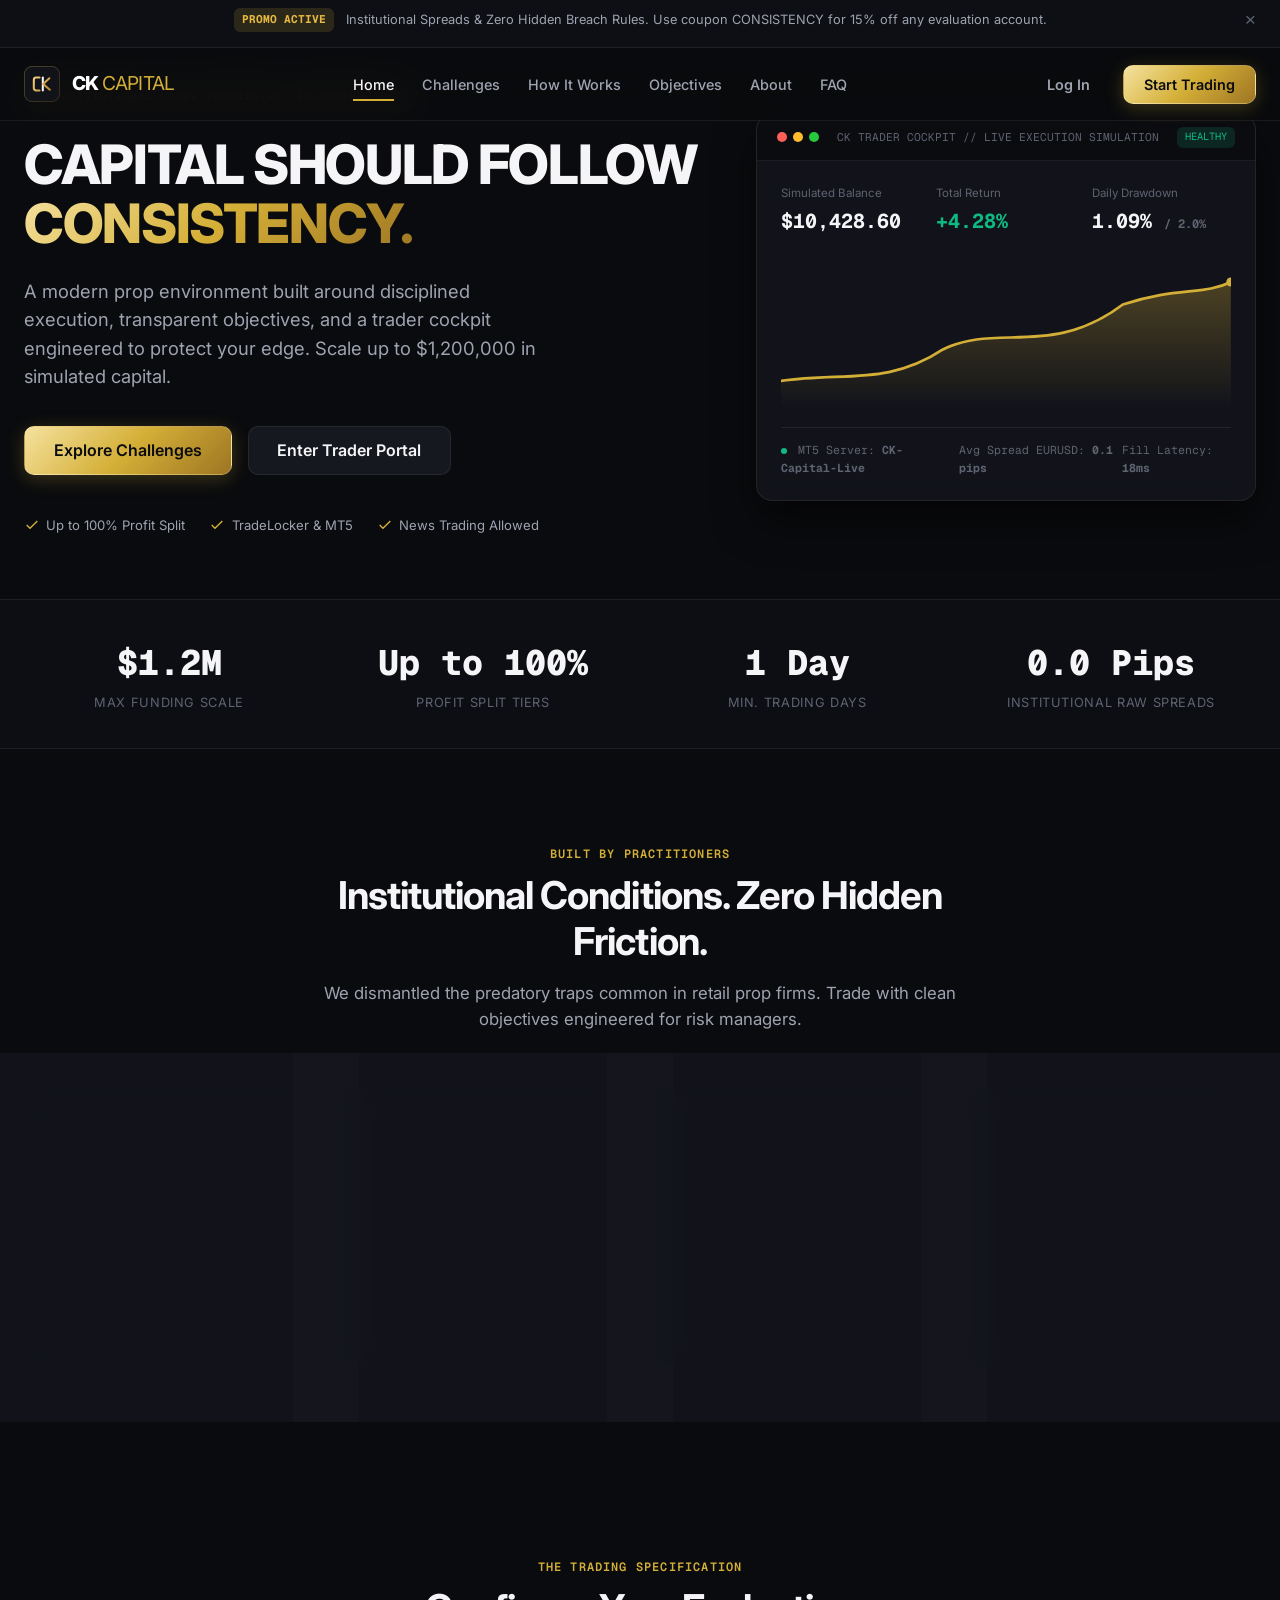
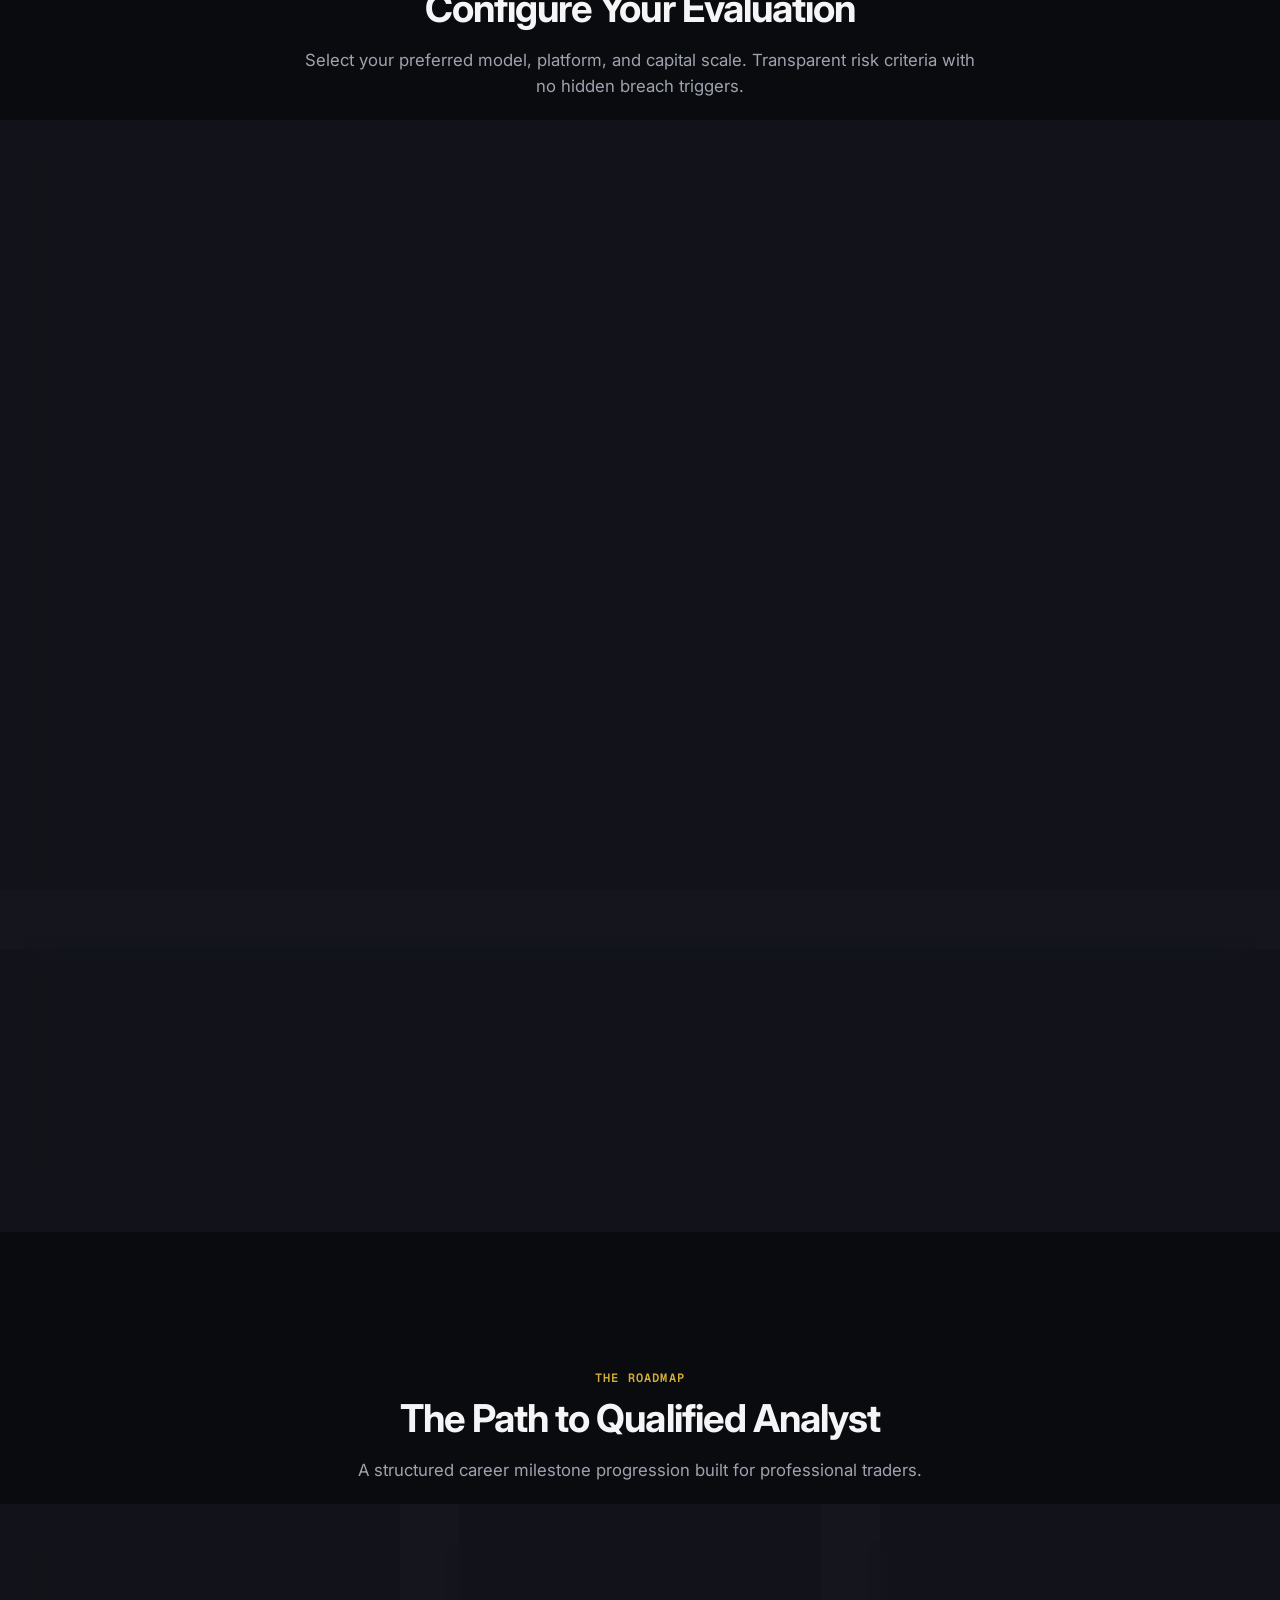
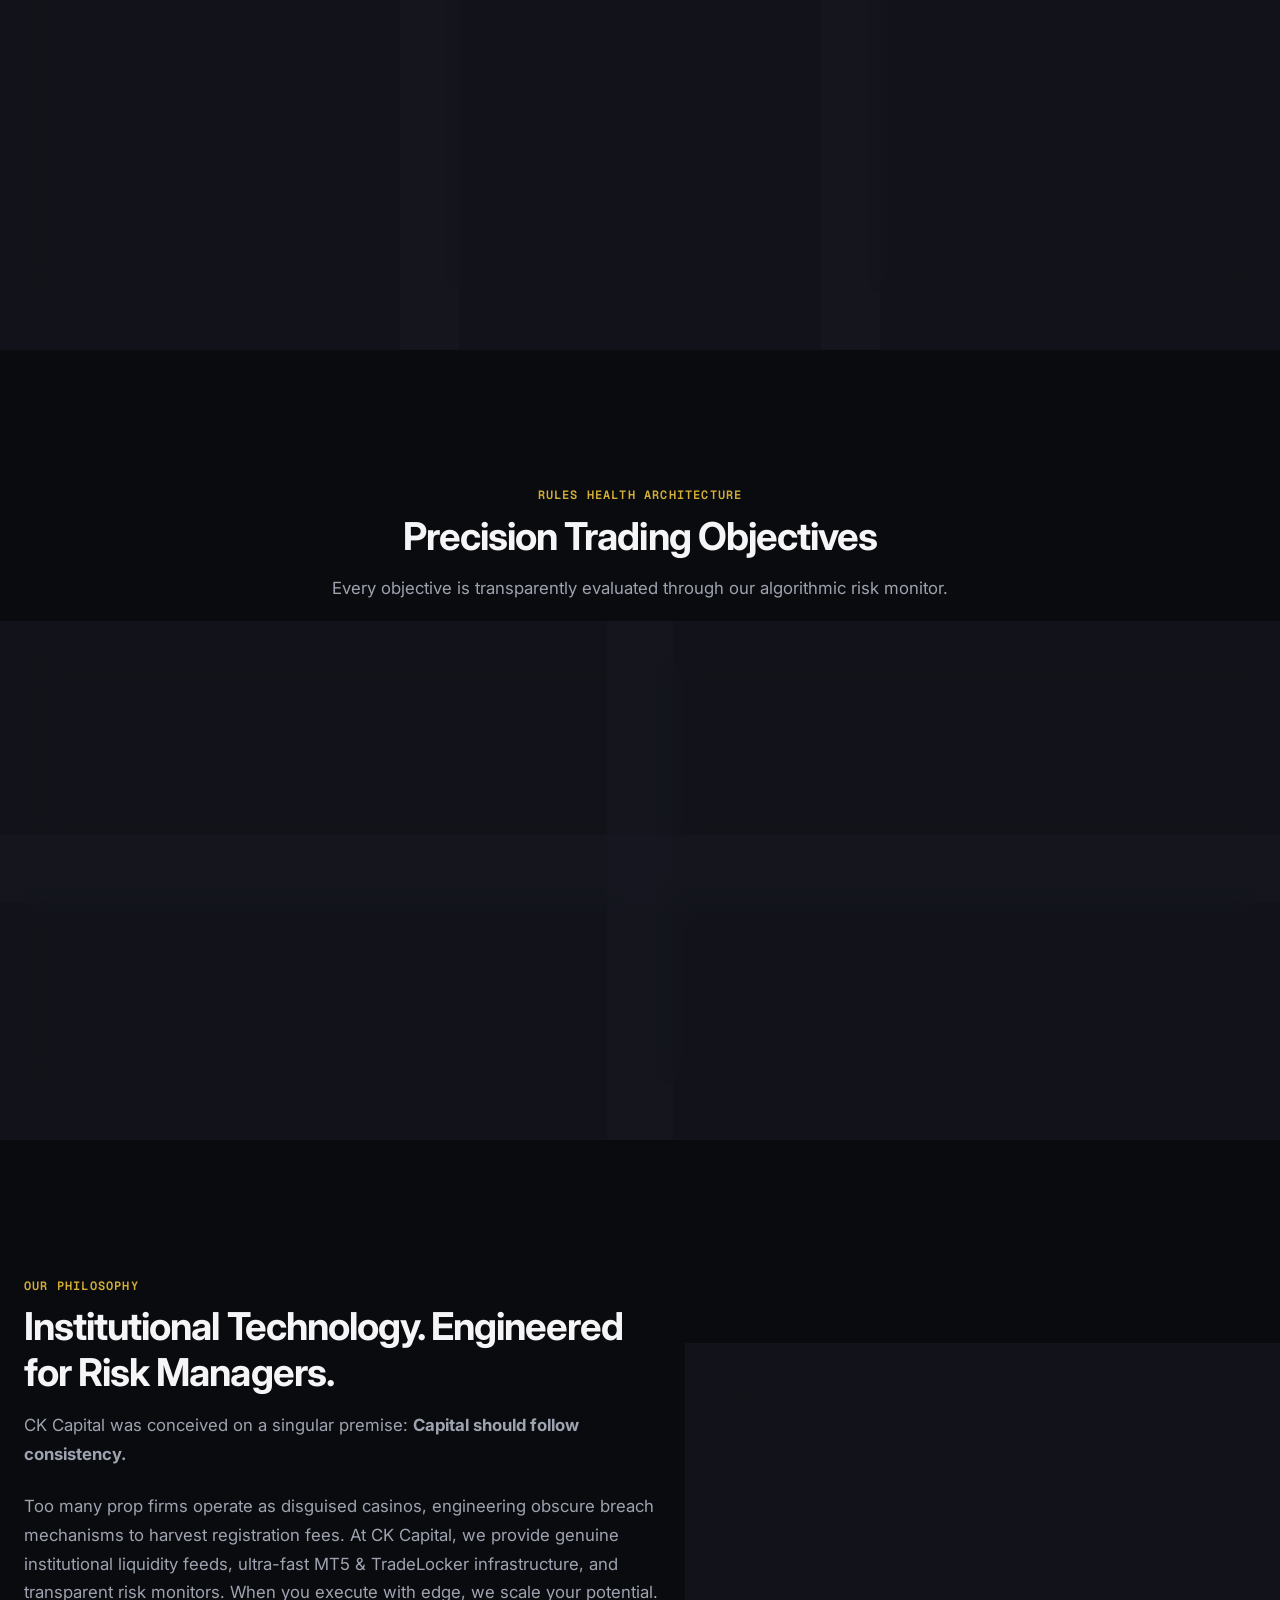
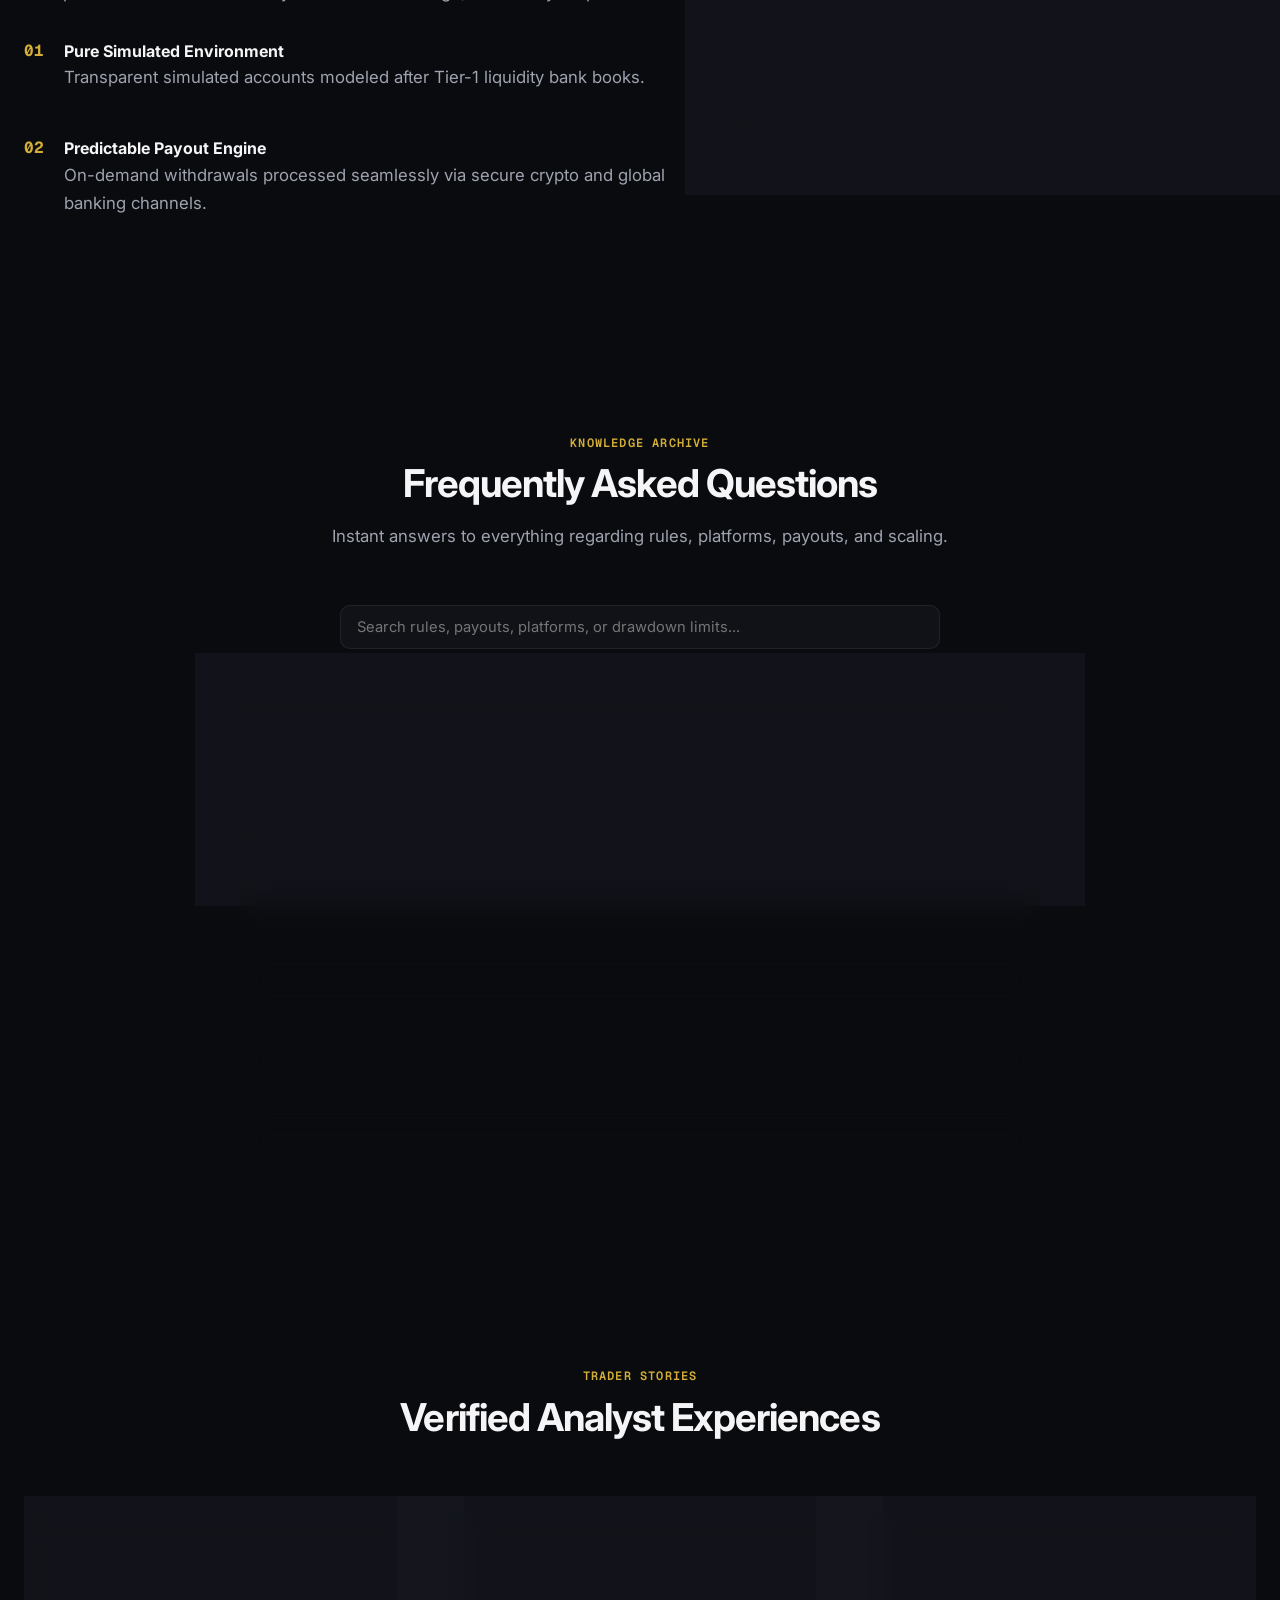
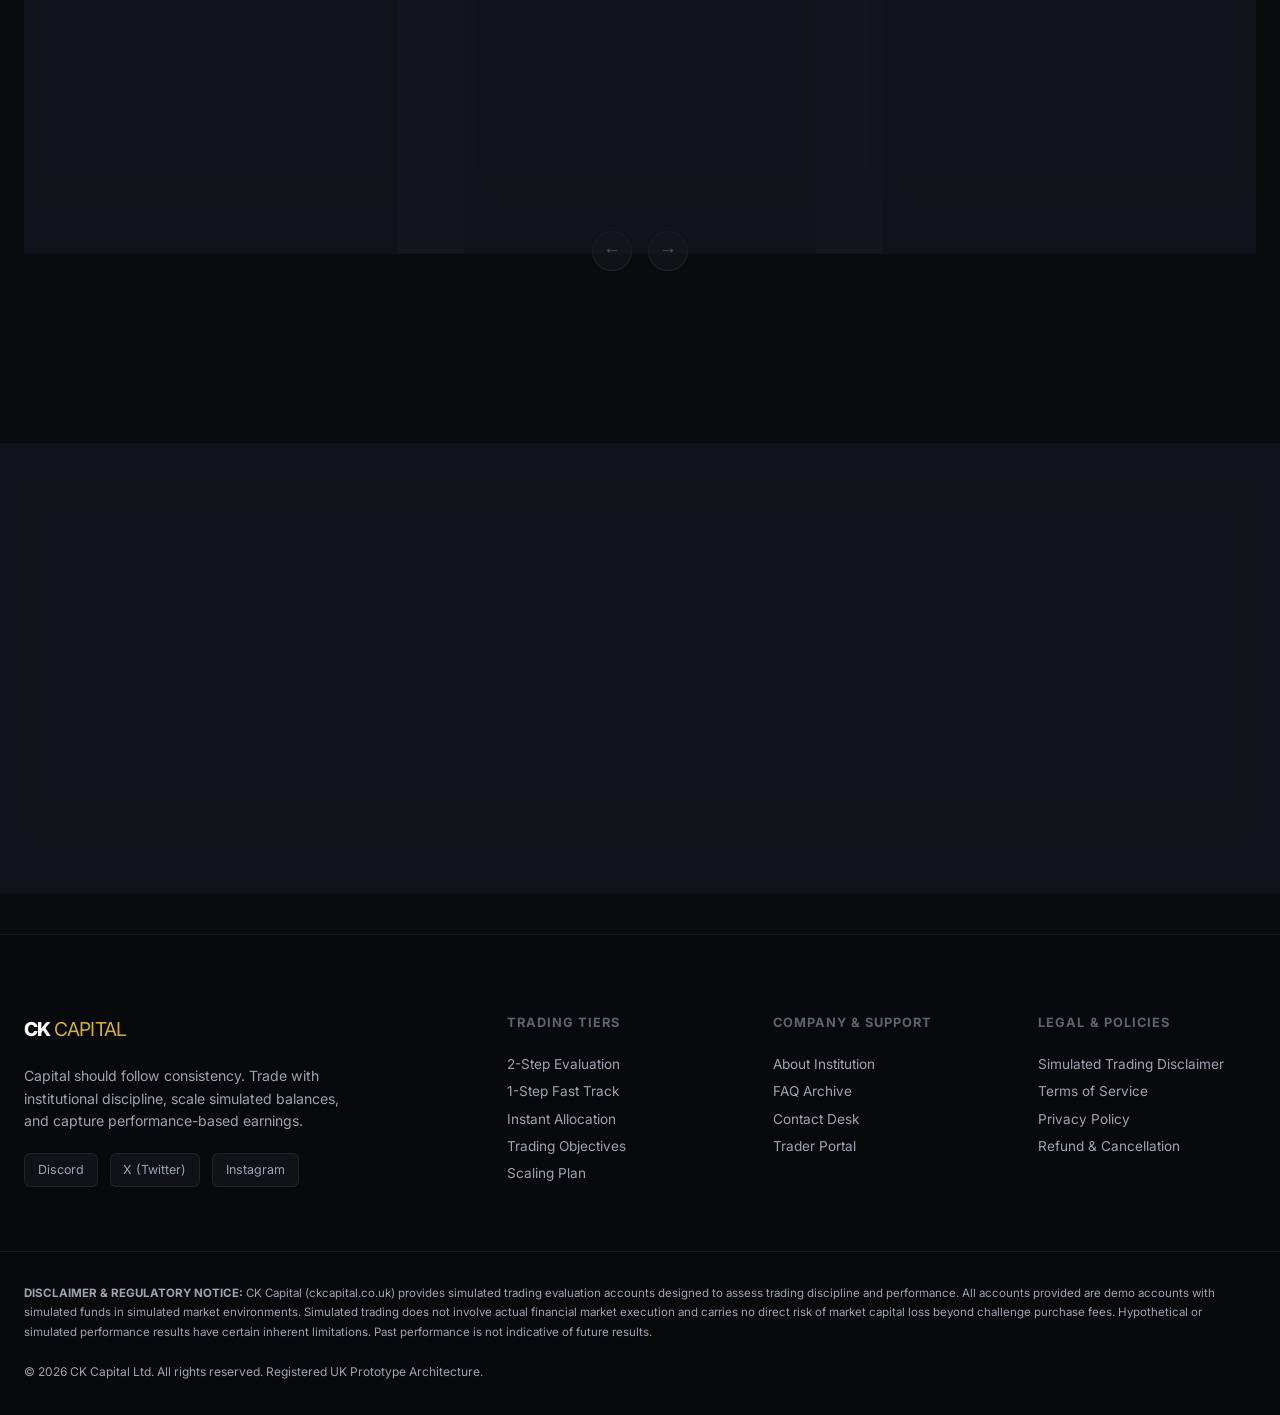
==== commit 1bca9720: "Update Discord and social media links in index.html" ====
--- a/index.html
+++ b/index.html
@@ -654,7 +654,7 @@
             <p>Access high tier allocations, transparent risk controls, and automated payouts up to 100% split.</p>
             <div class="cta-btns">
               <button class="btn btn-primary btn-large" data-scroll="challenge-terminal">Choose Challenge</button>
-              <a href="https://discord.com" target="_blank" rel="noopener" class="btn btn-secondary btn-large">Join Discord Community</a>
+              <a href="https://discord.gg/ck-capital-1215616937665765386" target="_blank" rel="noopener" class="btn btn-secondary btn-large">Join Discord Community</a>
             </div>
           </div>
         </div>
@@ -673,8 +673,8 @@
           </p>
           <div class="social-links">
             <a href="https://discord.com" target="_blank" rel="noopener" class="social-icon" aria-label="Discord">Discord</a>
-            <a href="https://x.com" target="_blank" rel="noopener" class="social-icon" aria-label="X Twitter">X (Twitter)</a>
-            <a href="https://instagram.com" target="_blank" rel="noopener" class="social-icon" aria-label="Instagram">Instagram</a>
+            <a href="https://x.com/ckcapitaluk_" target="_blank" rel="noopener" class="social-icon" aria-label="X Twitter">X (Twitter)</a>
+            <a href="https://www.instagram.com/ckcapitaluk?stkn=MTMwN3NlaHoxbGR0bA==" target="_blank" rel="noopener" class="social-icon" aria-label="Instagram">Instagram</a>
           </div>
         </div>
 
--- a/styles.css
+++ b/styles.css
@@ -0,0 +1,4026 @@
+/* ==========================================================================
+   CK CAPITAL — DESIGN SYSTEM: GRAPHITE & LIQUID GOLD
+   ========================================================================== */
+
+:root {
+  /* Surfaces */
+  --bg-core: #0a0b0e;
+  --bg-surface: #101217;
+  --bg-surface-elevated: #161820;
+  --bg-card: rgba(22, 24, 32, 0.7);
+  --bg-glass: rgba(18, 20, 26, 0.65);
+
+  /* Primary Accent: Institutional Gold */
+  --gold-300: #f5e29f;
+  --gold-400: #e5b842;
+  --gold-500: #d4af37;
+  --gold-600: #b88a2e;
+  --gold-gradient: linear-gradient(135deg, #f5e29f 0%, #d4af37 50%, #9e7523 100%);
+  --gold-glow: 0 0 24px rgba(212, 175, 55, 0.18);
+
+  /* Typography */
+  --text-primary: #f5f5f7;
+  --text-secondary: #9ea3b0;
+  --text-muted: #5e6371;
+  --text-inverse: #0a0b0e;
+
+  /* State Accents */
+  --state-success: #10b981;
+  --state-danger: #ef4444;
+  --state-warning: #f59e0b;
+  --state-info: #3b82f6;
+
+  /* Borders */
+  --border-subtle: rgba(255, 255, 255, 0.07);
+  --border-gold: rgba(212, 175, 55, 0.35);
+  --border-glass: rgba(255, 255, 255, 0.12);
+
+  /* Radius */
+  --radius-sm: 6px;
+  --radius-md: 10px;
+  --radius-lg: 16px;
+  --radius-full: 9999px;
+
+  /* Fonts */
+  --font-sans: 'Inter', -apple-system, BlinkMacSystemFont, 'Segoe UI', Roboto, sans-serif;
+  --font-mono: 'Geist Mono', 'SF Mono', Menlo, Consolas, monospace;
+
+  /* Transitions */
+  --tr-fast: 0.15s cubic-bezier(0.4, 0, 0.2, 1);
+  --tr-smooth: 0.3s cubic-bezier(0.16, 1, 0.3, 1);
+}
+
+/* TECHNICAL LIGHT THEME */
+body[data-theme="light"] {
+  --bg-core: #f5f6f9;
+  --bg-surface: #ffffff;
+  --bg-surface-elevated: #ebedf2;
+  --bg-card: rgba(255, 255, 255, 0.88);
+  --bg-glass: rgba(255, 255, 255, 0.75);
+
+  --text-primary: #12141a;
+  --text-secondary: #4b5262;
+  --text-muted: #8c93a4;
+  --text-inverse: #ffffff;
+
+  --border-subtle: rgba(0, 0, 0, 0.08);
+  --border-gold: rgba(184, 138, 46, 0.45);
+  --border-glass: rgba(0, 0, 0, 0.1);
+  --gold-500: #b88a2e;
+}
+
+/* Reset & Global Base */
+* {
+  margin: 0;
+  padding: 0;
+  box-sizing: border-box;
+}
+
+html {
+  font-size: 16px;
+  scroll-behavior: smooth;
+  background-color: var(--bg-core);
+}
+
+body {
+  font-family: var(--font-sans);
+  background-color: var(--bg-core);
+  color: var(--text-primary);
+  line-height: 1.55;
+  -webkit-font-smoothing: antialiased;
+  -moz-osx-font-smoothing: grayscale;
+  overflow-x: hidden;
+}
+
+h1, h2, h3, h4, h5, h6 {
+  color: var(--text-primary);
+  font-weight: 700;
+  letter-spacing: -0.025em;
+  line-height: 1.2;
+}
+
+p {
+  color: var(--text-secondary);
+}
+
+.font-mono {
+  font-family: var(--font-mono);
+}
+
+.text-gold {
+  color: var(--gold-500) !important;
+}
+
+.gold-gradient-text {
+  background: var(--gold-gradient);
+  -webkit-background-clip: text;
+  -webkit-text-fill-color: transparent;
+}
+
+.text-success {
+  color: var(--state-success) !important;
+}
+
+.text-danger {
+  color: var(--state-danger) !important;
+}
+
+.text-muted {
+  color: var(--text-muted) !important;
+}
+
+.container {
+  width: 100%;
+  max-width: 1280px;
+  margin: 0 auto;
+  padding: 0 1.5rem;
+}
+
+/* Liquid Glass Card */
+.glass-panel {
+  background: var(--bg-card);
+  backdrop-filter: blur(14px);
+  -webkit-backdrop-filter: blur(14px);
+  border: 1px solid var(--border-subtle);
+  border-radius: var(--radius-lg);
+  box-shadow: 0 10px 30px rgba(0, 0, 0, 0.25);
+  transition: border-color var(--tr-smooth), transform var(--tr-smooth);
+}
+
+/* Buttons */
+.btn {
+  display: inline-flex;
+  align-items: center;
+  justify-content: center;
+  gap: 0.5rem;
+  font-family: var(--font-sans);
+  font-weight: 600;
+  font-size: 0.9rem;
+  padding: 0.625rem 1.25rem;
+  border-radius: var(--radius-md);
+  border: 1px solid transparent;
+  cursor: pointer;
+  transition: all var(--tr-fast);
+  text-decoration: none;
+  white-space: nowrap;
+}
+
+.btn-large {
+  padding: 0.85rem 1.8rem;
+  font-size: 1rem;
+}
+
+.btn-block {
+  width: 100%;
+}
+
+.btn-primary {
+  background: var(--gold-gradient);
+  color: #0b0c10;
+  border-color: rgba(255, 255, 255, 0.2);
+  box-shadow: 0 4px 18px rgba(212, 175, 55, 0.25);
+}
+
+.btn-primary:hover {
+  filter: brightness(1.1);
+  transform: translateY(-1px);
+  box-shadow: 0 6px 22px rgba(212, 175, 55, 0.35);
+}
+
+.btn-secondary {
+  background: var(--bg-surface-elevated);
+  color: var(--text-primary);
+  border-color: var(--border-subtle);
+}
+
+.btn-secondary:hover {
+  background: rgba(255, 255, 255, 0.1);
+  border-color: var(--border-glass);
+}
+
+.btn-ghost {
+  background: transparent;
+  color: var(--text-secondary);
+}
+
+.btn-ghost:hover {
+  color: var(--text-primary);
+  background: rgba(255, 255, 255, 0.05);
+}
+
+/* Forms */
+.form-group {
+  margin-bottom: 1.25rem;
+}
+
+.form-label {
+  display: block;
+  font-size: 0.82rem;
+  font-weight: 500;
+  color: var(--text-secondary);
+  margin-bottom: 0.4rem;
+}
+
+.form-input {
+  width: 100%;
+  padding: 0.75rem 1rem;
+  background: var(--bg-surface);
+  border: 1px solid var(--border-subtle);
+  border-radius: var(--radius-md);
+  color: var(--text-primary);
+  font-family: var(--font-sans);
+  font-size: 0.92rem;
+  transition: border-color var(--tr-fast), box-shadow var(--tr-fast);
+}
+
+.form-input:focus {
+  outline: none;
+  border-color: var(--gold-500);
+  box-shadow: 0 0 0 3px rgba(212, 175, 55, 0.15);
+}
+
+/* Views */
+.view-panel {
+  display: none;
+  opacity: 0;
+  transition: opacity var(--tr-smooth);
+}
+
+.view-panel.active {
+  display: block;
+  opacity: 1;
+}
+
+/* ==========================================================================
+   NAVIGATION & ANNOUNCEMENT
+   ========================================================================== */
+.announcement-bar {
+  background: #0d0f14;
+  border-bottom: 1px solid var(--border-subtle);
+  font-size: 0.8rem;
+  padding: 0.5rem 0;
+}
+
+.announcement-inner {
+  display: flex;
+  align-items: center;
+  justify-content: center;
+  gap: 0.75rem;
+  position: relative;
+}
+
+.announcement-tag {
+  background: rgba(212, 175, 55, 0.15);
+  color: var(--gold-400);
+  font-size: 0.7rem;
+  font-weight: 700;
+  padding: 0.2rem 0.5rem;
+  border-radius: var(--radius-sm);
+}
+
+.announcement-close {
+  position: absolute;
+  right: 1.5rem;
+  background: transparent;
+  border: none;
+  color: var(--text-muted);
+  font-size: 1.2rem;
+  cursor: pointer;
+}
+
+.main-header {
+  position: sticky;
+  top: 0;
+  z-index: 99;
+  background: rgba(10, 11, 14, 0.85);
+  backdrop-filter: blur(18px);
+  -webkit-backdrop-filter: blur(18px);
+  border-bottom: 1px solid var(--border-subtle);
+  transition: all var(--tr-fast);
+}
+
+.header-container {
+  display: flex;
+  align-items: center;
+  justify-content: space-between;
+  height: 72px;
+}
+
+.brand-monogram {
+  display: flex;
+  align-items: center;
+  gap: 0.75rem;
+  text-decoration: none;
+  cursor: pointer;
+}
+
+.brand-wordmark {
+  font-size: 1.2rem;
+  font-weight: 800;
+  letter-spacing: -0.04em;
+  color: #fff;
+}
+
+.brand-wordmark span {
+  font-weight: 400;
+  color: var(--gold-500);
+}
+
+.nav-links {
+  display: flex;
+  align-items: center;
+  gap: 1.75rem;
+}
+
+.nav-item {
+  background: none;
+  border: none;
+  font-family: var(--font-sans);
+  font-size: 0.9rem;
+  font-weight: 500;
+  color: var(--text-secondary);
+  cursor: pointer;
+  padding: 0.5rem 0;
+  position: relative;
+  transition: color var(--tr-fast);
+}
+
+.nav-item:hover, .nav-item.active {
+  color: var(--text-primary);
+}
+
+.nav-item.active::after {
+  content: '';
+  position: absolute;
+  bottom: 0;
+  left: 0;
+  width: 100%;
+  height: 2px;
+  background: var(--gold-500);
+}
+
+.nav-actions {
+  display: flex;
+  align-items: center;
+  gap: 0.75rem;
+}
+
+.btn-hamburger {
+  display: none;
+  flex-direction: column;
+  gap: 5px;
+  background: transparent;
+  border: none;
+  cursor: pointer;
+  padding: 6px;
+}
+
+.btn-hamburger span {
+  width: 22px;
+  height: 2px;
+  background: var(--text-primary);
+  border-radius: 2px;
+}
+
+/* Mobile Drawer */
+.mobile-drawer {
+  position: fixed;
+  top: 0;
+  right: -100%;
+  width: 85%;
+  max-width: 340px;
+  height: 100vh;
+  background: var(--bg-surface);
+  border-left: 1px solid var(--border-subtle);
+  z-index: 1000;
+  padding: 2rem 1.5rem;
+  transition: right var(--tr-smooth);
+}
+
+.mobile-drawer.open {
+  right: 0;
+}
+
+.drawer-header {
+  display: flex;
+  justify-content: space-between;
+  align-items: center;
+  margin-bottom: 2rem;
+}
+
+.drawer-close {
+  background: none;
+  border: none;
+  font-size: 2rem;
+  color: var(--text-muted);
+  cursor: pointer;
+}
+
+.drawer-links {
+  display: flex;
+  flex-direction: column;
+  gap: 1.2rem;
+}
+
+.drawer-link {
+  background: none;
+  border: none;
+  text-align: left;
+  font-size: 1.1rem;
+  font-weight: 500;
+  color: var(--text-secondary);
+  cursor: pointer;
+}
+
+.drawer-divider {
+  border: none;
+  border-top: 1px solid var(--border-subtle);
+  margin: 1rem 0;
+}
+
+/* ==========================================================================
+   PUBLIC LANDING SECTIONS
+   ========================================================================== */
+.hero-section {
+  padding: 5rem 0 4rem;
+  position: relative;
+}
+
+.hero-grid {
+  display: grid;
+  grid-template-columns: 1.15fr 0.85fr;
+  gap: 3.5rem;
+  align-items: center;
+}
+
+.badge-status {
+  display: inline-flex;
+  align-items: center;
+  gap: 0.6rem;
+  font-family: var(--font-mono);
+  font-size: 0.72rem;
+  font-weight: 600;
+  letter-spacing: 0.05em;
+  padding: 0.35rem 0.8rem;
+  border-radius: var(--radius-full);
+  background: rgba(212, 175, 55, 0.08);
+  border: 1px solid rgba(212, 175, 55, 0.25);
+  color: var(--gold-400);
+  margin-bottom: 1.5rem;
+}
+
+.status-pulse {
+  width: 7px;
+  height: 7px;
+  border-radius: 50%;
+  background: var(--gold-400);
+  box-shadow: 0 0 10px var(--gold-400);
+  animation: pulseAnim 2s infinite;
+}
+
+@keyframes pulseAnim {
+  0% { opacity: 1; }
+  50% { opacity: 0.3; }
+  100% { opacity: 1; }
+}
+
+.hero-title {
+  font-size: 3.4rem;
+  line-height: 1.08;
+  margin-bottom: 1.5rem;
+  font-weight: 800;
+}
+
+.hero-subtitle {
+  font-size: 1.15rem;
+  color: var(--text-secondary);
+  margin-bottom: 2.2rem;
+  max-width: 540px;
+}
+
+.hero-cta-group {
+  display: flex;
+  gap: 1rem;
+  margin-bottom: 2.5rem;
+}
+
+.hero-pills {
+  display: flex;
+  gap: 1.5rem;
+  flex-wrap: wrap;
+}
+
+.pill-item {
+  display: flex;
+  align-items: center;
+  gap: 0.4rem;
+  font-size: 0.82rem;
+  color: var(--text-secondary);
+}
+
+.pill-item svg {
+  color: var(--gold-500);
+}
+
+/* Terminal Mockup on Hero */
+.terminal-mockup {
+  border-radius: var(--radius-lg);
+  overflow: hidden;
+  border: 1px solid var(--border-subtle);
+  box-shadow: 0 20px 40px rgba(0, 0, 0, 0.5);
+}
+
+.mockup-header {
+  display: flex;
+  align-items: center;
+  justify-content: space-between;
+  padding: 0.75rem 1.25rem;
+  background: rgba(0, 0, 0, 0.35);
+  border-bottom: 1px solid var(--border-subtle);
+}
+
+.mockup-signals {
+  display: flex;
+  gap: 6px;
+}
+
+.mockup-signals span {
+  width: 10px;
+  height: 10px;
+  border-radius: 50%;
+  background: #333842;
+}
+
+.mockup-signals span:nth-child(1) { background: #ff5f56; }
+.mockup-signals span:nth-child(2) { background: #ffbd2e; }
+.mockup-signals span:nth-child(3) { background: #27c93f; }
+
+.mockup-title {
+  font-family: var(--font-mono);
+  font-size: 0.7rem;
+  color: var(--text-muted);
+}
+
+.mockup-badge {
+  font-family: var(--font-mono);
+  font-size: 0.65rem;
+  padding: 0.15rem 0.5rem;
+  background: rgba(16, 185, 129, 0.15);
+  color: var(--state-success);
+  border-radius: var(--radius-sm);
+}
+
+.mockup-body {
+  padding: 1.5rem;
+}
+
+.mockup-stats-row {
+  display: grid;
+  grid-template-columns: repeat(3, 1fr);
+  gap: 1rem;
+  margin-bottom: 1.5rem;
+}
+
+.mstat .lbl {
+  display: block;
+  font-size: 0.72rem;
+  color: var(--text-muted);
+  margin-bottom: 0.2rem;
+}
+
+.mstat .val {
+  font-size: 1.25rem;
+  font-weight: 700;
+}
+
+.mstat .sub {
+  font-size: 0.75rem;
+}
+
+.mockup-chart-wrap {
+  width: 100%;
+  height: 150px;
+  margin-bottom: 1rem;
+}
+
+.mini-chart-svg {
+  width: 100%;
+  height: 100%;
+}
+
+.mockup-footer-metrics {
+  display: flex;
+  justify-content: space-between;
+  font-size: 0.72rem;
+  color: var(--text-muted);
+  border-top: 1px solid var(--border-subtle);
+  padding-top: 0.8rem;
+}
+
+.dot-live {
+  display: inline-block;
+  width: 6px;
+  height: 6px;
+  background: var(--state-success);
+  border-radius: 50%;
+  margin-right: 4px;
+}
+
+/* Trust Strip */
+.trust-strip {
+  border-top: 1px solid var(--border-subtle);
+  border-bottom: 1px solid var(--border-subtle);
+  background: rgba(16, 18, 23, 0.6);
+  padding: 2.2rem 0;
+}
+
+.trust-grid {
+  display: grid;
+  grid-template-columns: repeat(4, 1fr);
+  gap: 1.5rem;
+  text-align: center;
+}
+
+.stat-number {
+  font-size: 2.2rem;
+  font-weight: 800;
+  color: var(--text-primary);
+  margin-bottom: 0.2rem;
+}
+
+.stat-label {
+  font-size: 0.8rem;
+  color: var(--text-muted);
+  text-transform: uppercase;
+  letter-spacing: 0.05em;
+}
+
+/* Sections Global */
+.section {
+  padding: 6rem 0;
+  position: relative;
+}
+
+.section-header {
+  text-align: center;
+  max-width: 680px;
+  margin: 0 auto 3.5rem;
+}
+
+.section-subtitle {
+  font-family: var(--font-mono);
+  font-size: 0.75rem;
+  font-weight: 600;
+  color: var(--gold-500);
+  letter-spacing: 0.1em;
+  margin-bottom: 0.5rem;
+  display: block;
+}
+
+.section-title {
+  font-size: 2.4rem;
+  margin-bottom: 1rem;
+}
+
+.section-desc {
+  font-size: 1.05rem;
+  color: var(--text-secondary);
+}
+
+/* Feature Grid */
+.feature-grid {
+  display: grid;
+  grid-template-columns: repeat(4, 1fr);
+  gap: 1.5rem;
+}
+
+.feature-card {
+  padding: 2rem;
+}
+
+.feature-card:hover {
+  border-color: var(--border-gold);
+  transform: translateY(-4px);
+}
+
+.feat-icon {
+  width: 48px;
+  height: 48px;
+  border-radius: var(--radius-md);
+  background: rgba(212, 175, 55, 0.1);
+  display: flex;
+  align-items: center;
+  justify-content: center;
+  margin-bottom: 1.25rem;
+}
+
+.feature-card h3 {
+  font-size: 1.15rem;
+  margin-bottom: 0.6rem;
+}
+
+.feature-card p {
+  font-size: 0.88rem;
+  line-height: 1.6;
+}
+
+/* Challenge Terminal */
+.config-terminal-wrapper {
+  padding: 2.5rem;
+  border: 1px solid var(--border-gold);
+}
+
+.terminal-ctrl-bar {
+  display: flex;
+  gap: 2rem;
+  flex-wrap: wrap;
+  margin-bottom: 2rem;
+  padding-bottom: 2rem;
+  border-bottom: 1px solid var(--border-subtle);
+}
+
+.ctrl-label {
+  display: block;
+  font-size: 0.8rem;
+  font-weight: 600;
+  color: var(--text-secondary);
+  text-transform: uppercase;
+  letter-spacing: 0.05em;
+  margin-bottom: 0.75rem;
+}
+
+.pill-selector {
+  display: inline-flex;
+  background: var(--bg-surface);
+  padding: 4px;
+  border-radius: var(--radius-md);
+  border: 1px solid var(--border-subtle);
+}
+
+.pill-btn {
+  background: transparent;
+  border: none;
+  color: var(--text-secondary);
+  font-family: var(--font-sans);
+  font-size: 0.85rem;
+  font-weight: 600;
+  padding: 0.5rem 1rem;
+  border-radius: var(--radius-sm);
+  cursor: pointer;
+  transition: all var(--tr-fast);
+}
+
+.pill-btn.active {
+  background: var(--bg-surface-elevated);
+  color: var(--gold-400);
+  box-shadow: 0 2px 8px rgba(0, 0, 0, 0.4);
+}
+
+.capital-selector-row {
+  margin-bottom: 2.5rem;
+}
+
+.sizes-scroll-grid {
+  display: grid;
+  grid-template-columns: repeat(6, 1fr);
+  gap: 0.75rem;
+}
+
+.size-tile {
+  background: var(--bg-surface);
+  border: 1px solid var(--border-subtle);
+  border-radius: var(--radius-md);
+  padding: 1.25rem 0.75rem;
+  text-align: center;
+  cursor: pointer;
+  transition: all var(--tr-fast);
+}
+
+.size-tile:hover {
+  border-color: var(--border-glass);
+}
+
+.size-tile.active {
+  background: rgba(212, 175, 55, 0.08);
+  border-color: var(--gold-500);
+  box-shadow: var(--gold-glow);
+}
+
+.size-tile-val {
+  font-size: 1.3rem;
+  font-weight: 700;
+  display: block;
+  margin-bottom: 0.2rem;
+}
+
+.size-tile-lbl {
+  font-size: 0.7rem;
+  color: var(--text-muted);
+  text-transform: uppercase;
+}
+
+.challenge-spec-grid {
+  display: grid;
+  grid-template-columns: 1fr 1fr 1.2fr;
+  gap: 2rem;
+  background: rgba(0, 0, 0, 0.25);
+  border-radius: var(--radius-md);
+  padding: 2rem;
+  align-items: center;
+}
+
+.spec-metric {
+  margin-bottom: 1.25rem;
+}
+
+.spec-metric:last-child {
+  margin-bottom: 0;
+}
+
+.spec-metric .m-title {
+  display: block;
+  font-size: 0.78rem;
+  color: var(--text-muted);
+  margin-bottom: 0.2rem;
+}
+
+.spec-metric .m-val {
+  font-size: 1.15rem;
+  font-weight: 600;
+}
+
+.price-cta-box {
+  background: var(--bg-surface-elevated);
+  padding: 2rem;
+  border-radius: var(--radius-md);
+  border: 1px solid var(--border-subtle);
+  text-align: center;
+}
+
+.box-tag {
+  font-family: var(--font-mono);
+  font-size: 0.68rem;
+  color: var(--gold-400);
+  letter-spacing: 0.05em;
+  display: block;
+  margin-bottom: 0.5rem;
+}
+
+.price-display {
+  font-size: 2.8rem;
+  font-weight: 800;
+  color: var(--text-primary);
+  line-height: 1;
+  margin-bottom: 0.5rem;
+}
+
+.price-display .curr {
+  font-size: 1.5rem;
+  vertical-align: super;
+}
+
+.price-note {
+  font-size: 0.75rem;
+  color: var(--text-muted);
+  margin-bottom: 1.25rem;
+}
+
+.guarantee-line {
+  font-size: 0.72rem;
+  color: var(--text-muted);
+  display: flex;
+  align-items: center;
+  justify-content: center;
+  gap: 0.4rem;
+  margin-top: 0.75rem;
+}
+
+/* Data Tables */
+.table-card {
+  overflow: hidden;
+}
+
+.table-responsive {
+  width: 100%;
+  overflow-x: auto;
+}
+
+.data-table {
+  width: 100%;
+  border-collapse: collapse;
+  text-align: left;
+}
+
+.data-table th {
+  background: rgba(0, 0, 0, 0.3);
+  padding: 1rem 1.25rem;
+  font-size: 0.78rem;
+  color: var(--text-muted);
+  font-weight: 600;
+  text-transform: uppercase;
+  letter-spacing: 0.05em;
+  border-bottom: 1px solid var(--border-subtle);
+}
+
+.data-table td {
+  padding: 1.1rem 1.25rem;
+  font-size: 0.88rem;
+  border-bottom: 1px solid var(--border-subtle);
+}
+
+.data-table tbody tr:hover {
+  background: rgba(255, 255, 255, 0.02);
+}
+
+/* Steps Grid */
+.steps-grid {
+  display: grid;
+  grid-template-columns: repeat(3, 1fr);
+  gap: 2rem;
+}
+
+.step-card {
+  padding: 2.5rem 2rem;
+  position: relative;
+}
+
+.step-badge {
+  font-size: 0.75rem;
+  font-weight: 700;
+  color: var(--text-muted);
+  margin-bottom: 1.25rem;
+}
+
+.step-badge.gold-badge {
+  color: var(--gold-400);
+}
+
+.step-card h4 {
+  font-size: 1.35rem;
+  margin-bottom: 0.75rem;
+}
+
+.step-card p {
+  font-size: 0.9rem;
+  line-height: 1.6;
+  margin-bottom: 1.5rem;
+}
+
+.step-checkmarks {
+  list-style: none;
+  font-size: 0.82rem;
+  color: var(--text-secondary);
+}
+
+.step-checkmarks li {
+  margin-bottom: 0.4rem;
+  position: relative;
+  padding-left: 1.2rem;
+}
+
+.step-checkmarks li::before {
+  content: '✓';
+  position: absolute;
+  left: 0;
+  color: var(--gold-500);
+}
+
+.highlighted-step {
+  border-color: var(--border-gold);
+}
+
+/* Objectives Grid */
+.objectives-interactive-grid {
+  display: grid;
+  grid-template-columns: repeat(2, 1fr);
+  gap: 1.5rem;
+}
+
+.obj-card {
+  padding: 2rem;
+}
+
+.obj-header {
+  display: flex;
+  align-items: center;
+  gap: 0.75rem;
+  margin-bottom: 0.75rem;
+}
+
+.obj-indicator {
+  width: 10px;
+  height: 10px;
+  border-radius: 50%;
+  background: var(--state-success);
+}
+
+.obj-card p {
+  font-size: 0.92rem;
+  line-height: 1.6;
+  margin-bottom: 1.25rem;
+}
+
+/* About Grid */
+.about-grid {
+  display: grid;
+  grid-template-columns: 1.1fr 0.9fr;
+  gap: 4rem;
+  align-items: center;
+}
+
+.about-text p {
+  font-size: 1.05rem;
+  line-height: 1.7;
+  margin-bottom: 1.5rem;
+}
+
+.philosophy-points {
+  margin-top: 2rem;
+  display: flex;
+  flex-direction: column;
+  gap: 1.25rem;
+}
+
+.phil-item {
+  display: flex;
+  gap: 1.25rem;
+}
+
+.phil-bullet {
+  font-family: var(--font-mono);
+  font-size: 1rem;
+  font-weight: 700;
+  color: var(--gold-500);
+}
+
+.about-card {
+  padding: 2.5rem;
+}
+
+.stat-pill {
+  font-size: 0.72rem;
+  color: var(--gold-400);
+  background: rgba(212, 175, 55, 0.1);
+  padding: 0.3rem 0.7rem;
+  border-radius: var(--radius-sm);
+  display: inline-block;
+  margin-bottom: 1.5rem;
+}
+
+.badge-quote {
+  margin-top: 2rem;
+  padding: 1rem;
+  background: rgba(0, 0, 0, 0.3);
+  border-left: 2px solid var(--gold-500);
+  font-size: 0.85rem;
+  color: var(--text-primary);
+}
+
+/* FAQ Accordion */
+.faq-search-wrap {
+  max-width: 600px;
+  margin: 0 auto 2.5rem;
+}
+
+.faq-accordion {
+  max-width: 800px;
+  margin: 0 auto;
+  display: flex;
+  flex-direction: column;
+  gap: 1rem;
+}
+
+.faq-item {
+  border-radius: var(--radius-md);
+  overflow: hidden;
+}
+
+.faq-q {
+  width: 100%;
+  display: flex;
+  align-items: center;
+  justify-content: space-between;
+  padding: 1.35rem 1.5rem;
+  background: transparent;
+  border: none;
+  color: var(--text-primary);
+  font-family: var(--font-sans);
+  font-size: 1rem;
+  font-weight: 600;
+  text-align: left;
+  cursor: pointer;
+}
+
+.faq-icon {
+  transition: transform var(--tr-smooth);
+}
+
+.faq-item.active .faq-icon {
+  transform: rotate(180deg);
+}
+
+.faq-a {
+  display: none;
+  padding: 0 1.5rem 1.35rem;
+  font-size: 0.92rem;
+  line-height: 1.7;
+  color: var(--text-secondary);
+}
+
+.faq-item.active .faq-a {
+  display: block;
+}
+
+/* Testimonials */
+.testimonial-slider-wrap {
+  position: relative;
+  overflow: hidden;
+  padding: 1rem 0;
+}
+
+.testimonial-cards {
+  display: grid;
+  grid-template-columns: repeat(3, 1fr);
+  gap: 1.5rem;
+}
+
+.testi-card {
+  padding: 2rem;
+  display: flex;
+  flex-direction: column;
+  justify-content: space-between;
+}
+
+.testi-header {
+  display: flex;
+  align-items: center;
+  gap: 1rem;
+  margin-bottom: 1.25rem;
+}
+
+.avatar-ph {
+  width: 44px;
+  height: 44px;
+  border-radius: 50%;
+  background: var(--bg-surface-elevated);
+  border: 1px solid var(--border-gold);
+  color: var(--gold-400);
+  font-weight: 700;
+  display: flex;
+  align-items: center;
+  justify-content: center;
+  font-size: 0.9rem;
+}
+
+.testi-quote {
+  font-size: 0.9rem;
+  line-height: 1.6;
+  margin-bottom: 1.5rem;
+}
+
+.testi-badge {
+  font-family: var(--font-mono);
+  font-size: 0.68rem;
+  color: var(--state-success);
+  text-transform: uppercase;
+}
+
+.slider-controls {
+  display: flex;
+  justify-content: center;
+  gap: 1rem;
+  margin-top: 2rem;
+}
+
+.slider-btn {
+  width: 40px;
+  height: 40px;
+  border-radius: 50%;
+  background: var(--bg-surface);
+  border: 1px solid var(--border-subtle);
+  color: var(--text-primary);
+  cursor: pointer;
+  display: flex;
+  align-items: center;
+  justify-content: center;
+  font-size: 1.1rem;
+}
+
+.slider-btn:hover {
+  background: var(--bg-surface-elevated);
+  border-color: var(--border-gold);
+}
+
+/* CTA Banner */
+.cta-banner {
+  padding: 4rem 2rem;
+  text-align: center;
+  border-color: var(--border-gold);
+}
+
+.cta-content {
+  max-width: 600px;
+  margin: 0 auto;
+}
+
+.cta-content h2 {
+  font-size: 2.5rem;
+  margin-bottom: 1rem;
+}
+
+.cta-content p {
+  font-size: 1.1rem;
+  margin-bottom: 2rem;
+}
+
+.cta-btns {
+  display: flex;
+  justify-content: center;
+  gap: 1rem;
+}
+
+/* Main Footer */
+.main-footer {
+  background: #08090c;
+  border-top: 1px solid var(--border-subtle);
+  padding: 5rem 0 2rem;
+}
+
+.footer-grid {
+  display: grid;
+  grid-template-columns: 2fr 1fr 1fr 1fr;
+  gap: 3rem;
+  margin-bottom: 4rem;
+}
+
+.footer-mission {
+  font-size: 0.88rem;
+  line-height: 1.6;
+  margin: 1.25rem 0;
+  max-width: 320px;
+}
+
+.social-links {
+  display: flex;
+  gap: 0.75rem;
+}
+
+.social-icon {
+  font-size: 0.78rem;
+  color: var(--text-secondary);
+  text-decoration: none;
+  background: var(--bg-surface);
+  padding: 0.4rem 0.8rem;
+  border-radius: var(--radius-sm);
+  border: 1px solid var(--border-subtle);
+}
+
+.social-icon:hover {
+  color: var(--text-primary);
+  border-color: var(--border-glass);
+}
+
+.footer-links-col h5 {
+  font-size: 0.8rem;
+  color: var(--text-muted);
+  letter-spacing: 0.08em;
+  margin-bottom: 1.25rem;
+}
+
+.footer-link {
+  display: block;
+  background: none;
+  border: none;
+  color: var(--text-secondary);
+  font-family: var(--font-sans);
+  font-size: 0.85rem;
+  padding: 0.35rem 0;
+  cursor: pointer;
+  text-align: left;
+  transition: color var(--tr-fast);
+}
+
+.footer-link:hover {
+  color: var(--gold-400);
+}
+
+.footer-disclaimer {
+  border-top: 1px solid var(--border-subtle);
+  padding-top: 2rem;
+  font-size: 0.72rem;
+  line-height: 1.7;
+  color: var(--text-muted);
+}
+
+.footer-disclaimer .copyright {
+  margin-top: 1.25rem;
+  font-size: 0.75rem;
+}
+
+/* ==========================================================================
+   AUTHENTICATION VIEW
+   ========================================================================== */
+.auth-wrapper {
+  min-height: calc(100vh - 120px);
+  display: flex;
+  align-items: center;
+  justify-content: center;
+  padding: 3rem 1.5rem;
+}
+
+.auth-card {
+  width: 100%;
+  max-width: 480px;
+  padding: 2.75rem 2.25rem;
+}
+
+.auth-header {
+  text-align: center;
+  margin-bottom: 2rem;
+}
+
+.auth-header h2 {
+  font-size: 1.6rem;
+  margin-bottom: 0.4rem;
+}
+
+.auth-header p {
+  font-size: 0.85rem;
+}
+
+.auth-tabs {
+  display: flex;
+  background: var(--bg-surface);
+  border-radius: var(--radius-md);
+  padding: 3px;
+  border: 1px solid var(--border-subtle);
+  margin-bottom: 1.75rem;
+}
+
+.auth-tab-btn {
+  flex: 1;
+  background: transparent;
+  border: none;
+  color: var(--text-muted);
+  font-size: 0.82rem;
+  font-weight: 600;
+  padding: 0.5rem 0;
+  border-radius: var(--radius-sm);
+  cursor: pointer;
+  transition: all var(--tr-fast);
+}
+
+.auth-tab-btn.active {
+  background: var(--bg-surface-elevated);
+  color: var(--text-primary);
+}
+
+.auth-form-sub {
+  display: none;
+}
+
+.auth-form-sub.active {
+  display: block;
+}
+
+.label-row {
+  display: flex;
+  justify-content: space-between;
+  align-items: center;
+}
+
+.form-link-btn {
+  background: none;
+  border: none;
+  font-size: 0.75rem;
+  color: var(--gold-400);
+  cursor: pointer;
+}
+
+.input-pw-wrap {
+  position: relative;
+}
+
+.btn-toggle-pw {
+  position: absolute;
+  right: 12px;
+  top: 50%;
+  transform: translateY(-50%);
+  background: none;
+  border: none;
+  color: var(--text-muted);
+  cursor: pointer;
+}
+
+.form-row-check {
+  margin: 1rem 0 1.5rem;
+}
+
+.custom-checkbox {
+  display: flex;
+  align-items: center;
+  gap: 0.5rem;
+  font-size: 0.82rem;
+  color: var(--text-secondary);
+  cursor: pointer;
+}
+
+.form-grid-2 {
+  display: grid;
+  grid-template-columns: 1fr 1fr;
+  gap: 1rem;
+}
+
+.password-meter {
+  margin-top: 0.5rem;
+  display: flex;
+  align-items: center;
+  gap: 0.75rem;
+}
+
+.meter-bar {
+  flex: 1;
+  height: 4px;
+  background: rgba(255, 255, 255, 0.1);
+  border-radius: 2px;
+  position: relative;
+  overflow: hidden;
+}
+
+.meter-bar::after {
+  content: '';
+  position: absolute;
+  left: 0;
+  top: 0;
+  height: 100%;
+  width: 60%;
+  background: var(--gold-500);
+}
+
+.meter-text {
+  font-size: 0.7rem;
+  color: var(--text-muted);
+}
+
+.auth-divider {
+  text-align: center;
+  position: relative;
+  margin: 1.75rem 0;
+}
+
+.auth-divider::before {
+  content: '';
+  position: absolute;
+  left: 0;
+  top: 50%;
+  width: 100%;
+  height: 1px;
+  background: var(--border-subtle);
+}
+
+.auth-divider span {
+  position: relative;
+  background: var(--bg-surface-elevated);
+  padding: 0 0.75rem;
+  font-size: 0.7rem;
+  font-family: var(--font-mono);
+  color: var(--text-muted);
+}
+
+.social-auth-grid {
+  display: grid;
+  grid-template-columns: 1fr 1fr;
+  gap: 0.75rem;
+}
+
+.btn-social {
+  border: 1px solid var(--border-subtle);
+  font-size: 0.82rem;
+}
+
+.demo-credential-hint {
+  margin-top: 1.75rem;
+  padding: 0.75rem;
+  background: rgba(212, 175, 55, 0.08);
+  border: 1px solid rgba(212, 175, 55, 0.2);
+  border-radius: var(--radius-sm);
+  font-size: 0.75rem;
+  color: var(--text-secondary);
+  text-align: center;
+}
+
+/* ==========================================================================
+   CHECKOUT EXPERIENCE
+   ========================================================================== */
+.checkout-container {
+  padding: 3rem 1.5rem;
+}
+
+.checkout-back-bar {
+  display: flex;
+  justify-content: space-between;
+  align-items: center;
+  margin-bottom: 2rem;
+}
+
+.checkout-step-indicator {
+  font-size: 0.75rem;
+  color: var(--gold-400);
+}
+
+.checkout-grid {
+  display: grid;
+  grid-template-columns: 1.25fr 0.75fr;
+  gap: 2rem;
+}
+
+.checkout-card {
+  padding: 2.25rem;
+}
+
+.checkout-card h3 {
+  font-size: 1.35rem;
+  margin-bottom: 1.75rem;
+}
+
+.checkout-form-group {
+  margin-bottom: 1.75rem;
+}
+
+.coupon-input-group {
+  display: flex;
+  gap: 0.5rem;
+}
+
+.promo-feedback {
+  font-size: 0.78rem;
+  margin-top: 0.4rem;
+}
+
+.payment-method-selector {
+  display: grid;
+  grid-template-columns: repeat(3, 1fr);
+  gap: 0.75rem;
+}
+
+.pay-method-card {
+  background: var(--bg-surface);
+  border: 1px solid var(--border-subtle);
+  border-radius: var(--radius-md);
+  padding: 1rem;
+  cursor: pointer;
+  text-align: center;
+  transition: all var(--tr-fast);
+}
+
+.pay-method-card.active {
+  border-color: var(--gold-500);
+  background: rgba(212, 175, 55, 0.08);
+}
+
+.pay-title {
+  font-size: 0.85rem;
+  font-weight: 600;
+  margin-bottom: 0.2rem;
+}
+
+.pay-sub {
+  font-size: 0.7rem;
+  color: var(--text-muted);
+}
+
+.checkout-summary-card {
+  padding: 2.25rem;
+  position: sticky;
+  top: 90px;
+}
+
+.checkout-summary-card h3 {
+  font-size: 1.35rem;
+  margin-bottom: 1.5rem;
+}
+
+.summary-line {
+  display: flex;
+  justify-content: space-between;
+  font-size: 0.88rem;
+  margin-bottom: 0.85rem;
+}
+
+.summary-hr {
+  border: none;
+  border-top: 1px solid var(--border-subtle);
+  margin: 1.5rem 0;
+}
+
+.summary-total-line {
+  display: flex;
+  justify-content: space-between;
+  align-items: baseline;
+  margin-bottom: 1.5rem;
+}
+
+.checkout-security-notice {
+  font-size: 0.72rem;
+  color: var(--text-muted);
+  text-align: center;
+  margin-top: 1rem;
+  line-height: 1.5;
+}
+
+/* ==========================================================================
+   TRADER COCKPIT (DASHBOARD)
+   ========================================================================== */
+.cockpit-layout {
+  display: grid;
+  grid-template-columns: 280px 1fr;
+  min-height: 100vh;
+  background: var(--bg-core);
+}
+
+.cockpit-sidebar {
+  background: var(--bg-surface);
+  border-right: 1px solid var(--border-subtle);
+  display: flex;
+  flex-direction: column;
+  height: 100vh;
+  position: sticky;
+  top: 0;
+  z-index: 50;
+  transition: width var(--tr-smooth);
+}
+
+.sidebar-top {
+  display: flex;
+  align-items: center;
+  justify-content: space-between;
+  padding: 1.25rem 1.5rem;
+  border-bottom: 1px solid var(--border-subtle);
+}
+
+.sidebar-collapse-btn {
+  background: transparent;
+  border: 1px solid var(--border-subtle);
+  color: var(--text-secondary);
+  border-radius: var(--radius-sm);
+  width: 28px;
+  height: 28px;
+  display: flex;
+  align-items: center;
+  justify-content: center;
+  cursor: pointer;
+}
+
+.sidebar-account-switch {
+  margin: 1.25rem;
+  padding: 1rem;
+  border-radius: var(--radius-md);
+}
+
+.account-switch-label {
+  font-size: 0.65rem;
+  font-family: var(--font-mono);
+  color: var(--text-muted);
+  letter-spacing: 0.05em;
+  display: block;
+  margin-bottom: 0.4rem;
+}
+
+.account-select {
+  width: 100%;
+  background: transparent;
+  border: none;
+  color: var(--text-primary);
+  font-size: 0.95rem;
+  font-weight: 700;
+  cursor: pointer;
+}
+
+.account-select:focus {
+  outline: none;
+}
+
+.account-status-indicator {
+  display: flex;
+  align-items: center;
+  gap: 0.4rem;
+  font-size: 0.68rem;
+  font-family: var(--font-mono);
+  color: var(--gold-400);
+  margin-top: 0.4rem;
+}
+
+.pulse-dot {
+  width: 6px;
+  height: 6px;
+  border-radius: 50%;
+  background: var(--state-success);
+}
+
+.sidebar-nav {
+  flex: 1;
+  overflow-y: auto;
+  padding: 0.5rem 0.75rem;
+  display: flex;
+  flex-direction: column;
+  gap: 0.25rem;
+}
+
+.sb-item {
+  display: flex;
+  align-items: center;
+  gap: 0.75rem;
+  width: 100%;
+  padding: 0.65rem 0.9rem;
+  background: transparent;
+  border: none;
+  border-radius: var(--radius-md);
+  color: var(--text-secondary);
+  font-family: var(--font-sans);
+  font-size: 0.88rem;
+  font-weight: 500;
+  cursor: pointer;
+  text-align: left;
+  transition: all var(--tr-fast);
+}
+
+.sb-item:hover {
+  background: rgba(255, 255, 255, 0.04);
+  color: var(--text-primary);
+}
+
+.sb-item.active {
+  background: rgba(212, 175, 55, 0.12);
+  color: var(--gold-400);
+  font-weight: 600;
+}
+
+.sidebar-foot {
+  padding: 1.25rem;
+  border-top: 1px solid var(--border-subtle);
+}
+
+.user-brief {
+  display: flex;
+  align-items: center;
+  gap: 0.75rem;
+  margin-bottom: 1rem;
+}
+
+.user-avatar {
+  width: 36px;
+  height: 36px;
+  border-radius: 50%;
+  background: var(--bg-surface-elevated);
+  border: 1px solid var(--border-gold);
+  color: var(--gold-400);
+  font-weight: 700;
+  display: flex;
+  align-items: center;
+  justify-content: center;
+  font-size: 0.8rem;
+}
+
+.big-avatar {
+  width: 54px;
+  height: 54px;
+  font-size: 1.2rem;
+}
+
+.user-info .name {
+  display: block;
+  font-size: 0.85rem;
+  font-weight: 600;
+}
+
+.user-info .role {
+  display: block;
+  font-size: 0.68rem;
+  color: var(--text-muted);
+}
+
+/* Cockpit Main */
+.cockpit-main {
+  display: flex;
+  flex-direction: column;
+  min-width: 0;
+}
+
+.cockpit-topbar {
+  display: flex;
+  align-items: center;
+  justify-content: space-between;
+  padding: 1.25rem 2rem;
+  border-radius: 0;
+  border-left: none;
+  border-right: none;
+  border-top: none;
+}
+
+.topbar-mobile-btn {
+  display: none;
+  background: transparent;
+  border: none;
+  color: var(--text-primary);
+  font-size: 1.3rem;
+  cursor: pointer;
+}
+
+.topbar-greeting h3 {
+  font-size: 1.15rem;
+  margin-bottom: 0.2rem;
+}
+
+.topbar-sub {
+  font-size: 0.72rem;
+}
+
+.topbar-right {
+  display: flex;
+  align-items: center;
+  gap: 1rem;
+}
+
+.notif-dropdown-wrapper {
+  position: relative;
+}
+
+.topbar-icon-btn {
+  width: 40px;
+  height: 40px;
+  border-radius: var(--radius-md);
+  background: var(--bg-surface);
+  border: 1px solid var(--border-subtle);
+  color: var(--text-primary);
+  cursor: pointer;
+  position: relative;
+  display: flex;
+  align-items: center;
+  justify-content: center;
+}
+
+.badge-count {
+  position: absolute;
+  top: -4px;
+  right: -4px;
+  background: var(--gold-500);
+  color: #000;
+  font-size: 0.65rem;
+  font-weight: 800;
+  width: 18px;
+  height: 18px;
+  border-radius: 50%;
+  display: flex;
+  align-items: center;
+  justify-content: center;
+  font-family: var(--font-mono);
+}
+
+.notif-panel {
+  position: absolute;
+  right: 0;
+  top: 50px;
+  width: 320px;
+  padding: 1.25rem;
+  display: none;
+  z-index: 100;
+}
+
+.notif-panel.open {
+  display: block;
+}
+
+.notif-head {
+  display: flex;
+  justify-content: space-between;
+  align-items: center;
+  margin-bottom: 1rem;
+  padding-bottom: 0.5rem;
+  border-bottom: 1px solid var(--border-subtle);
+}
+
+.btn-link {
+  background: none;
+  border: none;
+  font-size: 0.75rem;
+  color: var(--gold-400);
+  cursor: pointer;
+}
+
+.notif-list {
+  display: flex;
+  flex-direction: column;
+  gap: 0.75rem;
+  max-height: 280px;
+  overflow-y: auto;
+}
+
+.notif-item {
+  font-size: 0.78rem;
+  padding: 0.5rem;
+  background: rgba(255, 255, 255, 0.02);
+  border-radius: var(--radius-sm);
+  border-left: 2px solid var(--gold-500);
+}
+
+.notif-item.read {
+  opacity: 0.6;
+  border-left-color: var(--border-subtle);
+}
+
+/* Dashboard Panes */
+.dash-tab-pane {
+  display: none;
+  padding: 2rem;
+  flex: 1;
+}
+
+.dash-tab-pane.active {
+  display: block;
+}
+
+.cockpit-kpi-grid {
+  display: grid;
+  grid-template-columns: repeat(4, 1fr);
+  gap: 1.25rem;
+  margin-bottom: 1.5rem;
+}
+
+.kpi-card {
+  padding: 1.5rem;
+}
+
+.kpi-title {
+  font-size: 0.78rem;
+  color: var(--text-muted);
+  text-transform: uppercase;
+  letter-spacing: 0.05em;
+  margin-bottom: 0.4rem;
+}
+
+.kpi-value {
+  font-size: 1.7rem;
+  font-weight: 700;
+  margin-bottom: 0.4rem;
+}
+
+.kpi-delta {
+  font-size: 0.75rem;
+  color: var(--text-secondary);
+}
+
+.kpi-bar-wrap {
+  width: 100%;
+  height: 5px;
+  background: rgba(255, 255, 255, 0.08);
+  border-radius: 3px;
+  overflow: hidden;
+  margin: 0.5rem 0;
+}
+
+.kpi-prog-bar {
+  height: 100%;
+  background: var(--gold-gradient);
+}
+
+.chart-box {
+  padding: 1.75rem;
+  margin-bottom: 1.5rem;
+}
+
+.chart-header-row {
+  display: flex;
+  justify-content: space-between;
+  align-items: center;
+  margin-bottom: 1.5rem;
+}
+
+.timeframe-selector {
+  display: flex;
+  background: var(--bg-surface);
+  border-radius: var(--radius-sm);
+  padding: 2px;
+  border: 1px solid var(--border-subtle);
+}
+
+.tf-btn {
+  background: transparent;
+  border: none;
+  color: var(--text-muted);
+  font-family: var(--font-mono);
+  font-size: 0.75rem;
+  padding: 0.35rem 0.75rem;
+  border-radius: var(--radius-sm);
+  cursor: pointer;
+}
+
+.tf-btn.active {
+  background: var(--bg-surface-elevated);
+  color: var(--gold-400);
+}
+
+.svg-chart-container {
+  width: 100%;
+  height: 320px;
+  position: relative;
+}
+
+.overview-dual-grid {
+  display: grid;
+  grid-template-columns: 1fr 1fr;
+  gap: 1.5rem;
+}
+
+.dual-card {
+  padding: 1.75rem;
+}
+
+.card-title-row {
+  display: flex;
+  justify-content: space-between;
+  align-items: center;
+  margin-bottom: 1.5rem;
+}
+
+.badge-status-sm {
+  font-size: 0.68rem;
+  padding: 0.2rem 0.5rem;
+  border-radius: var(--radius-sm);
+}
+
+.badge-status-sm.healthy {
+  background: rgba(16, 185, 129, 0.15);
+  color: var(--state-success);
+}
+
+.risk-gauge-row {
+  display: grid;
+  grid-template-columns: 1fr 1fr;
+  gap: 1.5rem;
+}
+
+.gauge-col .sub-label {
+  display: block;
+  font-size: 0.72rem;
+  color: var(--text-muted);
+}
+
+.gauge-col .gauge-val {
+  font-size: 1.4rem;
+  font-weight: 700;
+  margin: 0.2rem 0;
+}
+
+.gauge-col .gauge-used {
+  font-size: 0.75rem;
+  margin-bottom: 0.5rem;
+}
+
+.gauge-bar-outer {
+  width: 100%;
+  height: 6px;
+  background: rgba(255, 255, 255, 0.08);
+  border-radius: 3px;
+  overflow: hidden;
+}
+
+.gauge-bar-fill {
+  height: 100%;
+  background: var(--state-danger);
+}
+
+.rules-mini-list {
+  display: flex;
+  flex-direction: column;
+  gap: 0.85rem;
+}
+
+.rule-mini-row {
+  display: flex;
+  justify-content: space-between;
+  align-items: center;
+  padding: 0.65rem 0.85rem;
+  background: rgba(255, 255, 255, 0.02);
+  border-radius: var(--radius-sm);
+  font-size: 0.82rem;
+  cursor: pointer;
+  transition: background var(--tr-fast);
+}
+
+.rule-mini-row:hover {
+  background: rgba(255, 255, 255, 0.05);
+}
+
+.tag-rule-health {
+  font-size: 0.7rem;
+  padding: 0.2rem 0.5rem;
+  border-radius: var(--radius-sm);
+}
+
+.tag-rule-health.pass {
+  background: rgba(16, 185, 129, 0.12);
+  color: var(--state-success);
+}
+
+.tag-rule-health.in-prog {
+  background: rgba(212, 175, 55, 0.12);
+  color: var(--gold-400);
+}
+
+/* Performance Panel */
+.section-title-wrap {
+  margin-bottom: 1.75rem;
+}
+
+.section-title-wrap h3 {
+  font-size: 1.4rem;
+  margin-bottom: 0.25rem;
+}
+
+.perf-stats-grid {
+  display: grid;
+  grid-template-columns: repeat(3, 1fr);
+  gap: 1.25rem;
+}
+
+.perf-stat-card {
+  padding: 1.5rem;
+}
+
+.perf-stat-card .stat-h {
+  display: block;
+  font-size: 0.75rem;
+  color: var(--text-muted);
+  text-transform: uppercase;
+  margin-bottom: 0.4rem;
+}
+
+.perf-stat-card .stat-v {
+  display: block;
+  font-size: 1.8rem;
+  font-weight: 700;
+  margin-bottom: 0.2rem;
+}
+
+.perf-stat-card .stat-s {
+  font-size: 0.75rem;
+  color: var(--text-secondary);
+}
+
+.dist-chart-bars {
+  display: flex;
+  flex-direction: column;
+  gap: 1rem;
+  margin-top: 1.5rem;
+}
+
+.dist-bar-item {
+  display: grid;
+  grid-template-columns: 80px 1fr 100px;
+  align-items: center;
+  gap: 1rem;
+  font-size: 0.85rem;
+}
+
+/* Trading Calendar */
+.cal-head-flex {
+  display: flex;
+  justify-content: space-between;
+  align-items: center;
+}
+
+.calendar-controls {
+  display: flex;
+  align-items: center;
+  gap: 1rem;
+}
+
+.cal-curr-month {
+  font-size: 1rem;
+  font-weight: 600;
+}
+
+.calendar-wrapper {
+  padding: 1.5rem;
+}
+
+.calendar-header-weekdays {
+  display: grid;
+  grid-template-columns: repeat(7, 1fr);
+  text-align: center;
+  font-size: 0.72rem;
+  color: var(--text-muted);
+  padding-bottom: 1rem;
+  border-bottom: 1px solid var(--border-subtle);
+}
+
+.calendar-days-grid {
+  display: grid;
+  grid-template-columns: repeat(7, 1fr);
+  gap: 6px;
+  margin-top: 0.75rem;
+}
+
+.cal-day-cell {
+  background: var(--bg-surface);
+  border: 1px solid var(--border-subtle);
+  border-radius: var(--radius-sm);
+  min-height: 86px;
+  padding: 0.5rem;
+  display: flex;
+  flex-direction: column;
+  justify-content: space-between;
+  cursor: pointer;
+  transition: all var(--tr-fast);
+}
+
+.cal-day-cell:hover {
+  border-color: var(--border-gold);
+  transform: translateY(-2px);
+}
+
+.cal-day-cell.other-month {
+  opacity: 0.3;
+  cursor: default;
+}
+
+.cal-day-cell.other-month:hover {
+  border-color: var(--border-subtle);
+  transform: none;
+}
+
+.cal-day-num {
+  font-family: var(--font-mono);
+  font-size: 0.75rem;
+  color: var(--text-secondary);
+}
+
+.cal-day-pnl {
+  font-family: var(--font-mono);
+  font-size: 0.85rem;
+  font-weight: 700;
+  text-align: right;
+}
+
+.cal-day-trades {
+  font-size: 0.65rem;
+  color: var(--text-muted);
+  text-align: right;
+}
+
+/* Trades Journal */
+.journal-filter-bar {
+  display: grid;
+  grid-template-columns: 2fr 1fr 1fr;
+  gap: 1rem;
+  padding: 1.25rem;
+  margin-bottom: 1.5rem;
+}
+
+.table-empty-state {
+  padding: 3rem;
+  text-align: center;
+  color: var(--text-muted);
+  font-size: 0.9rem;
+}
+
+/* Risk Engine Cards */
+.risk-matrix-grid {
+  display: grid;
+  grid-template-columns: repeat(3, 1fr);
+  gap: 1.5rem;
+}
+
+.risk-card {
+  padding: 2rem;
+}
+
+.risk-card h4 {
+  font-size: 1.1rem;
+  margin-bottom: 0.75rem;
+}
+
+.risk-val-big {
+  font-size: 2.5rem;
+  font-weight: 800;
+  margin-bottom: 0.5rem;
+}
+
+.risk-badge-foot {
+  display: inline-block;
+  font-size: 0.68rem;
+  padding: 0.3rem 0.6rem;
+  border-radius: var(--radius-sm);
+  margin-top: 1rem;
+}
+
+.risk-badge-foot.status-healthy {
+  background: rgba(16, 185, 129, 0.15);
+  color: var(--state-success);
+}
+
+/* Objectives Tracker */
+.objectives-prog-card {
+  padding: 2.25rem;
+  margin-bottom: 2rem;
+}
+
+.prog-top-row {
+  display: flex;
+  justify-content: space-between;
+  align-items: flex-end;
+  margin-bottom: 1.25rem;
+}
+
+.large-progress-track {
+  width: 100%;
+  height: 12px;
+  background: rgba(255, 255, 255, 0.08);
+  border-radius: 6px;
+  overflow: hidden;
+  margin-bottom: 1.25rem;
+}
+
+.large-progress-fill {
+  height: 100%;
+  background: var(--gold-gradient);
+}
+
+.prog-details-row {
+  display: flex;
+  justify-content: space-between;
+  font-size: 0.88rem;
+}
+
+.objectives-checklist-grid {
+  display: grid;
+  grid-template-columns: repeat(4, 1fr);
+  gap: 1.25rem;
+}
+
+.obj-check-card {
+  padding: 1.5rem;
+}
+
+.obj-check-card.done {
+  border-color: rgba(16, 185, 129, 0.3);
+}
+
+.obj-check-card .chk-status {
+  font-size: 0.7rem;
+  color: var(--state-success);
+  margin-bottom: 0.5rem;
+}
+
+.obj-check-card h4 {
+  font-size: 1rem;
+  margin-bottom: 0.3rem;
+}
+
+.obj-check-card p {
+  font-size: 0.78rem;
+}
+
+/* Payouts */
+.payout-summary-grid {
+  display: grid;
+  grid-template-columns: repeat(3, 1fr);
+  gap: 1.5rem;
+}
+
+.payout-box {
+  padding: 2rem;
+}
+
+.box-lbl {
+  display: block;
+  font-size: 0.75rem;
+  color: var(--text-muted);
+  text-transform: uppercase;
+}
+
+.box-amt {
+  display: block;
+  font-size: 2.2rem;
+  font-weight: 800;
+  margin: 0.4rem 0;
+}
+
+.box-sub {
+  font-size: 0.78rem;
+  color: var(--text-secondary);
+}
+
+/* Certificates */
+.certs-grid {
+  display: grid;
+  grid-template-columns: repeat(3, 1fr);
+  gap: 1.5rem;
+}
+
+.cert-card-item {
+  padding: 1.75rem;
+  display: flex;
+  flex-direction: column;
+  justify-content: space-between;
+}
+
+.cert-icon-ph {
+  width: 44px;
+  height: 44px;
+  border-radius: var(--radius-md);
+  background: rgba(212, 175, 55, 0.15);
+  color: var(--gold-500);
+  display: flex;
+  align-items: center;
+  justify-content: center;
+  margin-bottom: 1rem;
+}
+
+.cert-card-item h4 {
+  font-size: 1.1rem;
+  margin-bottom: 0.4rem;
+}
+
+.cert-card-item p {
+  font-size: 0.8rem;
+  margin-bottom: 1.5rem;
+}
+
+/* Accounts Management */
+.accounts-cards-grid {
+  display: grid;
+  grid-template-columns: repeat(3, 1fr);
+  gap: 1.5rem;
+}
+
+.acc-card {
+  padding: 1.75rem;
+}
+
+.acc-card.active-selected {
+  border-color: var(--border-gold);
+  box-shadow: var(--gold-glow);
+}
+
+.acc-card-head {
+  display: flex;
+  justify-content: space-between;
+  align-items: center;
+  margin-bottom: 1rem;
+}
+
+.acc-card-bal {
+  font-size: 1.8rem;
+  font-weight: 800;
+  margin-bottom: 1rem;
+}
+
+/* Support */
+.support-dual-grid {
+  display: grid;
+  grid-template-columns: 1.2fr 0.8fr;
+  gap: 1.5rem;
+}
+
+.support-form-card, .tickets-list-card {
+  padding: 2rem;
+}
+
+.support-form-card h4, .tickets-list-card h4 {
+  margin-bottom: 1.5rem;
+}
+
+.support-tickets-list {
+  display: flex;
+  flex-direction: column;
+  gap: 1rem;
+}
+
+.ticket-item {
+  padding: 1rem;
+  background: var(--bg-surface);
+  border-radius: var(--radius-sm);
+  border: 1px solid var(--border-subtle);
+}
+
+.ticket-item-top {
+  display: flex;
+  justify-content: space-between;
+  font-family: var(--font-mono);
+  font-size: 0.72rem;
+  margin-bottom: 0.3rem;
+}
+
+/* Profile Panel */
+.profile-card-wrap {
+  padding: 2.5rem;
+}
+
+.profile-header-strip {
+  display: flex;
+  align-items: center;
+  gap: 1.5rem;
+  padding-bottom: 2rem;
+  border-bottom: 1px solid var(--border-subtle);
+  margin-bottom: 2rem;
+}
+
+.profile-data-grid {
+  display: grid;
+  grid-template-columns: 1fr 1fr;
+  gap: 1.5rem;
+}
+
+.prof-item {
+  padding: 1rem;
+  background: var(--bg-surface);
+  border: 1px solid var(--border-subtle);
+  border-radius: var(--radius-sm);
+}
+
+.prof-item .p-lbl {
+  display: block;
+  font-size: 0.72rem;
+  color: var(--text-muted);
+  margin-bottom: 0.2rem;
+}
+
+.prof-item .p-val {
+  font-size: 1rem;
+  font-weight: 600;
+}
+
+/* Settings */
+.settings-grid {
+  display: grid;
+  grid-template-columns: 1fr 1fr;
+  gap: 1.5rem;
+}
+
+.settings-card {
+  padding: 2rem;
+}
+
+.settings-card h4 {
+  margin-bottom: 1.25rem;
+}
+
+.theme-options-grid {
+  display: flex;
+  gap: 1rem;
+}
+
+.theme-choice-btn {
+  flex: 1;
+  display: flex;
+  align-items: center;
+  justify-content: center;
+  gap: 0.5rem;
+  padding: 0.75rem;
+  background: var(--bg-surface);
+  border: 1px solid var(--border-subtle);
+  border-radius: var(--radius-md);
+  color: var(--text-primary);
+  font-family: var(--font-sans);
+  font-size: 0.85rem;
+  font-weight: 600;
+  cursor: pointer;
+}
+
+.theme-choice-btn.active {
+  border-color: var(--gold-500);
+}
+
+.color-dot {
+  width: 10px;
+  height: 10px;
+  border-radius: 50%;
+}
+
+.dot-dark { background: #0a0b0e; border: 1px solid #333; }
+.dot-light { background: #f5f6f9; border: 1px solid #aaa; }
+
+/* ==========================================================================
+   MODAL SYSTEM & TOASTS
+   ========================================================================== */
+.modal-backdrop {
+  position: fixed;
+  top: 0;
+  left: 0;
+  width: 100vw;
+  height: 100vh;
+  background: rgba(0, 0, 0, 0.75);
+  backdrop-filter: blur(8px);
+  -webkit-backdrop-filter: blur(8px);
+  z-index: 1100;
+  display: none;
+  align-items: center;
+  justify-content: center;
+  padding: 1.5rem;
+}
+
+.modal-backdrop.open {
+  display: flex;
+}
+
+.modal-card {
+  width: 100%;
+  max-width: 540px;
+  padding: 2.25rem;
+  position: relative;
+  max-height: 90vh;
+  overflow-y: auto;
+}
+
+.modal-cert-card {
+  max-width: 780px;
+}
+
+.modal-header {
+  display: flex;
+  justify-content: space-between;
+  align-items: center;
+  margin-bottom: 1.5rem;
+}
+
+.modal-close {
+  background: transparent;
+  border: none;
+  font-size: 1.5rem;
+  color: var(--text-muted);
+  cursor: pointer;
+}
+
+.modal-footer {
+  display: flex;
+  justify-content: flex-end;
+  gap: 0.75rem;
+  margin-top: 2rem;
+}
+
+/* Certificate Render Layout */
+.cert-outer-border {
+  border: 4px double var(--gold-500);
+  padding: 8px;
+  background: #0d0f14;
+}
+
+.cert-inner-border {
+  border: 1px solid rgba(212, 175, 55, 0.4);
+  padding: 3rem 2rem;
+  text-align: center;
+}
+
+.cert-brand {
+  font-family: var(--font-mono);
+  font-size: 0.75rem;
+  color: var(--gold-400);
+  letter-spacing: 0.15em;
+  margin-bottom: 1.5rem;
+}
+
+.cert-title {
+  font-size: 2rem;
+  font-weight: 800;
+  letter-spacing: 0.05em;
+  margin-bottom: 1rem;
+}
+
+.cert-pres {
+  font-size: 0.9rem;
+  color: var(--text-muted);
+}
+
+.cert-recipient {
+  font-size: 2.2rem;
+  color: var(--gold-400);
+  margin: 0.75rem 0 1rem;
+  font-weight: 700;
+}
+
+.cert-reason {
+  font-size: 0.95rem;
+  max-width: 500px;
+  margin: 0 auto 2.5rem;
+  line-height: 1.6;
+}
+
+.cert-meta-row {
+  display: grid;
+  grid-template-columns: repeat(3, 1fr);
+  border-top: 1px solid rgba(212, 175, 55, 0.2);
+  padding-top: 1.5rem;
+}
+
+.cert-meta-row .c-lbl {
+  display: block;
+  font-size: 0.65rem;
+  color: var(--text-muted);
+  margin-bottom: 0.2rem;
+}
+
+/* Toast Messages */
+.toast-container {
+  position: fixed;
+  bottom: 24px;
+  right: 24px;
+  z-index: 1200;
+  display: flex;
+  flex-direction: column;
+  gap: 10px;
+}
+
+.toast {
+  padding: 0.9rem 1.4rem;
+  border-radius: var(--radius-md);
+  background: var(--bg-surface-elevated);
+  border: 1px solid var(--border-gold);
+  color: var(--text-primary);
+  font-size: 0.85rem;
+  box-shadow: 0 10px 25px rgba(0, 0, 0, 0.5);
+  animation: toastIn 0.3s ease forwards;
+}
+
+@keyframes toastIn {
+  from { opacity: 0; transform: translateY(10px); }
+  to { opacity: 1; transform: translateY(0); }
+}
+
+/* ==========================================================================
+   RESPONSIVE DESIGN (320px to 1920px)
+   ========================================================================== */
+@media (max-width: 1100px) {
+  .hero-grid { grid-template-columns: 1fr; }
+  .sizes-scroll-grid { grid-template-columns: repeat(3, 1fr); }
+  .challenge-spec-grid { grid-template-columns: 1fr 1fr; }
+  .price-cta-box { grid-column: span 2; }
+  .cockpit-kpi-grid { grid-template-columns: repeat(2, 1fr); }
+  .perf-stats-grid, .payout-summary-grid, .certs-grid, .accounts-cards-grid { grid-template-columns: repeat(2, 1fr); }
+  .feature-grid { grid-template-columns: repeat(2, 1fr); }
+}
+
+@media (max-width: 900px) {
+  .cockpit-layout { grid-template-columns: 1fr; }
+  .cockpit-sidebar { position: fixed; left: -100%; width: 280px; }
+  .cockpit-sidebar.open { left: 0; }
+  .topbar-mobile-btn { display: block; margin-right: 1rem; }
+  .nav-links { display: none; }
+  .btn-hamburger { display: flex; }
+  .footer-grid { grid-template-columns: 1fr 1fr; }
+  .checkout-grid { grid-template-columns: 1fr; }
+  .trust-grid { grid-template-columns: repeat(2, 1fr); }
+  .steps-grid { grid-template-columns: 1fr; }
+  .testimonial-cards { grid-template-columns: 1fr; }
+  .about-grid { grid-template-columns: 1fr; }
+  .overview-dual-grid, .support-dual-grid, .settings-grid, .profile-data-grid { grid-template-columns: 1fr; }
+}
+
+@media (max-width: 640px) {
+  .hero-title { font-size: 2.4rem; }
+  .sizes-scroll-grid { grid-template-columns: repeat(2, 1fr); }
+  .challenge-spec-grid { grid-template-columns: 1fr; }
+  .price-cta-box { grid-column: span 1; }
+  .cockpit-kpi-grid, .perf-stats-grid, .payout-summary-grid, .certs-grid, .accounts-cards-grid, .risk-matrix-grid, .objectives-checklist-grid { grid-template-columns: 1fr; }
+  .feature-grid { grid-template-columns: 1fr; }
+  .footer-grid { grid-template-columns: 1fr; }
+  .journal-filter-bar { grid-template-columns: 1fr; }
+  .objectives-interactive-grid { grid-template-columns: 1fr; }
+  .risk-gauge-row { grid-template-columns: 1fr; }
+}
+/* ========================================================================
+   MOBILE-FIRST HARDENING PASS — 320px to tablet
+   Fixes horizontal overflow, cramped controls, dashboard tables, drawers,
+   charts, cards and touch targets without changing the desktop direction.
+   ======================================================================== */
+html, body { width:100%; max-width:100%; overflow-x:hidden; }
+img, svg, video, canvas { max-width:100%; }
+button, input, select, textarea { max-width:100%; }
+.container { min-width:0; }
+.hero-content, .hero-visual, .terminal-mockup, .mockup-body,
+.feature-card, .config-terminal-wrapper, .cockpit-main, .dash-tab-pane,
+.glass-panel, .checkout-card, .modal-card { min-width:0; }
+
+@media (max-width: 900px) {
+  .container { padding-left:1rem; padding-right:1rem; }
+  .main-header { position:sticky; top:0; z-index:100; }
+  .header-container { min-height:64px; gap:.7rem; }
+  .brand-wordmark { font-size:.82rem; }
+  .nav-actions { margin-left:auto; }
+  .nav-actions .btn-ghost { display:none; }
+  .btn-hamburger { display:flex; flex:0 0 auto; }
+  .hero-grid { gap:2rem; }
+  .hero-section { padding:3.5rem 0 3rem; }
+  .hero-content { text-align:left; }
+  .hero-title { max-width:760px; }
+  .hero-subtitle { max-width:680px; }
+  .hero-cta-group { flex-wrap:wrap; }
+  .terminal-mockup { width:100%; }
+  .mockup-header { gap:.7rem; }
+  .mockup-title { overflow:hidden; text-overflow:ellipsis; white-space:nowrap; min-width:0; }
+  .mockup-stats-row { grid-template-columns:repeat(3,minmax(0,1fr)); }
+  .mstat { min-width:0; }
+  .mstat .val { overflow-wrap:anywhere; }
+  .mockup-footer-metrics { flex-wrap:wrap; gap:.7rem 1.2rem; }
+  .trust-grid { gap:1rem; }
+  .section { padding:4.5rem 0; }
+  .feature-grid { gap:1rem; }
+  .config-terminal-wrapper { padding:1.5rem; }
+  .terminal-ctrl-bar { gap:1rem; }
+  .pill-selector { max-width:100%; overflow-x:auto; }
+  .pill-btn { flex:0 0 auto; }
+  .sizes-scroll-grid { gap:.6rem; }
+  .size-tile { min-width:0; padding:1rem .45rem; }
+  .challenge-spec-grid { gap:1rem; padding:1.25rem; }
+  .price-cta-box { padding:1.35rem; }
+  .checkout-grid { min-width:0; }
+
+  /* Trader cockpit becomes a real mobile app shell. */
+  .cockpit-layout { display:block; min-height:100dvh; }
+  .cockpit-sidebar {
+    position:fixed;
+    inset:0 auto 0 0;
+    width:min(86vw,300px);
+    height:100dvh;
+    transform:translateX(-105%);
+    transition:transform var(--tr-smooth);
+    box-shadow:20px 0 50px rgba(0,0,0,.45);
+  }
+  .cockpit-sidebar.open { left:0; transform:translateX(0); }
+  .cockpit-sidebar::after { content:""; }
+  .cockpit-main { width:100%; min-width:0; }
+  .cockpit-topbar { padding:.9rem 1rem; gap:.65rem; }
+  .topbar-mobile-btn { display:flex; align-items:center; justify-content:center; flex:0 0 42px; width:42px; height:42px; border:1px solid var(--border-subtle); border-radius:var(--radius-md); background:var(--bg-surface); }
+  .topbar-greeting { min-width:0; flex:1; }
+  .topbar-greeting h3 { white-space:nowrap; overflow:hidden; text-overflow:ellipsis; }
+  .topbar-right { gap:.45rem; }
+  .topbar-right .btn { padding:.55rem .7rem; }
+  .topbar-icon-btn { width:38px; height:38px; }
+  .notif-panel { right:0; width:min(320px,calc(100vw - 2rem)); }
+  .dash-tab-pane { padding:1rem; }
+  .cockpit-kpi-grid { grid-template-columns:repeat(2,minmax(0,1fr)); gap:.7rem; }
+  .kpi-card { padding:1rem; }
+  .kpi-value { font-size:1.35rem; overflow-wrap:anywhere; }
+  .chart-box { padding:1rem; }
+  .chart-header-row { gap:.7rem; align-items:flex-start; flex-wrap:wrap; }
+  .timeframe-selector { max-width:100%; overflow:auto; }
+  .tf-btn { flex:0 0 auto; }
+  .svg-chart-container { height:250px; }
+  .overview-dual-grid { gap:.8rem; }
+  .dual-card { padding:1rem; }
+  .risk-gauge-row { gap:1rem; }
+  .dist-bar-item { grid-template-columns:64px minmax(0,1fr) 70px; gap:.55rem; }
+  .table-responsive, .table-wrap, .data-table-wrapper { width:100%; overflow-x:auto; -webkit-overflow-scrolling:touch; }
+  table { max-width:none; }
+
+  /* Any desktop-style grids that missed a breakpoint */
+  .settings-grid, .profile-data-grid, .overview-dual-grid, .support-dual-grid { min-width:0; }
+}
+
+@media (max-width: 640px) {
+  body { font-size:14px; }
+  .container { padding-left:.85rem; padding-right:.85rem; }
+  .announcement-bar { font-size:.68rem; }
+  .announcement-inner { min-height:42px; gap:.5rem; }
+  .announcement-tag { flex:0 0 auto; }
+  .announcement-text { min-width:0; }
+  .announcement-close { flex:0 0 28px; }
+  .main-header { backdrop-filter:blur(18px); -webkit-backdrop-filter:blur(18px); }
+  .header-container { padding-left:.85rem; padding-right:.85rem; }
+  .brand-monogram { min-width:0; }
+  .brand-wordmark { white-space:nowrap; }
+  .nav-actions .btn-primary { padding:.58rem .75rem; font-size:.72rem; }
+  .hero-section { padding:2.6rem 0 2.5rem; }
+  .badge-status { max-width:100%; font-size:.57rem; line-height:1.35; padding:.4rem .65rem; }
+  .hero-title { font-size:clamp(2.05rem,10.5vw,2.6rem); line-height:1.04; overflow-wrap:anywhere; }
+  .hero-subtitle { font-size:.94rem; line-height:1.6; }
+  .hero-cta-group { display:grid; grid-template-columns:1fr; gap:.65rem; margin-bottom:1.5rem; }
+  .hero-cta-group .btn { width:100%; }
+  .hero-pills { display:grid; grid-template-columns:1fr; gap:.55rem; }
+  .pill-item { font-size:.75rem; }
+  .mockup-header { padding:.65rem .75rem; }
+  .mockup-signals { display:none; }
+  .mockup-title { font-size:.55rem; }
+  .mockup-badge { font-size:.52rem; }
+  .mockup-body { padding:.9rem; }
+  .mockup-stats-row { grid-template-columns:1fr; gap:.75rem; }
+  .mstat { padding-bottom:.65rem; border-bottom:1px solid var(--border-subtle); }
+  .mstat:last-child { border-bottom:0; padding-bottom:0; }
+  .mockup-chart-wrap { height:120px; }
+  .mockup-footer-metrics { display:grid; grid-template-columns:1fr; font-size:.58rem; gap:.5rem; }
+  .trust-strip { padding:1.35rem 0; }
+  .trust-grid { grid-template-columns:1fr 1fr; gap:1rem .5rem; }
+  .stat-number { font-size:1.35rem; }
+  .stat-label { font-size:.58rem; }
+  .section { padding:3.5rem 0; }
+  .section-header { margin-bottom:2rem; }
+  .section-title { font-size:1.75rem; }
+  .section-desc { font-size:.9rem; }
+  .feature-card { padding:1.25rem; }
+  .config-terminal-wrapper { padding:1rem; border-radius:var(--radius-md); }
+  .terminal-ctrl-bar { display:grid; grid-template-columns:1fr; gap:1rem; }
+  .pill-selector { display:flex; width:100%; overflow-x:auto; scrollbar-width:none; }
+  .pill-selector::-webkit-scrollbar { display:none; }
+  .pill-btn { font-size:.72rem; padding:.55rem .7rem; }
+  .capital-selector-row { margin-bottom:1.5rem; }
+  .sizes-scroll-grid { grid-template-columns:repeat(2,minmax(0,1fr)); }
+  .size-tile-val { font-size:1.05rem; }
+  .size-tile-lbl { font-size:.57rem; }
+  .challenge-spec-grid { grid-template-columns:1fr; padding:1rem; }
+  .spec-metric { margin-bottom:.9rem; }
+  .price-display { font-size:2.3rem; }
+  .price-cta-box .btn { width:100%; }
+
+  /* Checkout / forms */
+  .checkout-wrap { padding:.7rem; }
+  .checkout-head { height:56px; padding:0 .75rem; top:0; }
+  .checkout-head .brand-wordmark { font-size:.72rem; }
+  .login-link { font-size:.68rem; }
+  .progress { margin:18px 0; }
+  .progress-step { font-size:.62rem; }
+  .progress-step b { width:24px; height:24px; }
+  .progress-line { width:18px; }
+  .checkout-card { padding:1rem; }
+  .section-title h1 { font-size:2rem; }
+  .section-title p { font-size:.88rem; }
+  .choice-grid, .choice-grid.three, .size-grid { grid-template-columns:1fr; }
+  .big-choice, .size-choice { width:100%; }
+  .setup-grid, .form-grid { grid-template-columns:1fr; }
+  .order-card-real { padding:1rem; }
+  .grand-total strong { font-size:1.8rem; }
+  .social-row { grid-template-columns:1fr; }
+  .payment-options { gap:.55rem; }
+  .trust-row { grid-template-columns:1fr; }
+
+  /* Dashboard */
+  .cockpit-topbar { min-height:64px; }
+  .topbar-right .topbar-icon-btn { display:none; }
+  .topbar-right { margin-left:auto; }
+  .dash-tab-pane { padding:.75rem; }
+  .cockpit-kpi-grid { grid-template-columns:1fr 1fr; gap:.55rem; }
+  .kpi-card { padding:.8rem; }
+  .kpi-title { font-size:.6rem; }
+  .kpi-value { font-size:1.05rem; }
+  .kpi-delta { font-size:.62rem; }
+  .chart-box { padding:.8rem; margin-bottom:.8rem; }
+  .svg-chart-container { height:205px; }
+  .overview-dual-grid { grid-template-columns:1fr; }
+  .dual-card { padding:.9rem; }
+  .risk-gauge-row { grid-template-columns:1fr; }
+  .perf-stats-grid, .payout-summary-grid, .certs-grid, .accounts-cards-grid, .risk-matrix-grid, .objectives-checklist-grid { grid-template-columns:1fr; }
+  .calendar-wrapper { padding:.75rem; overflow-x:auto; }
+  .calendar-header-weekdays, .calendar-days-grid { min-width:460px; }
+  .settings-card { padding:1rem; }
+  .theme-options-grid { flex-direction:column; }
+  .modal-backdrop { padding:.7rem; }
+  .modal-card { padding:1rem; max-height:92dvh; }
+  .cert-inner-border { padding:1.5rem 1rem; }
+  .cert-meta-row { grid-template-columns:1fr; gap:.9rem; }
+  .cert-recipient { font-size:1.55rem; overflow-wrap:anywhere; }
+  .toast-container { left:.7rem; right:.7rem; bottom:12px; }
+  .toast { font-size:.75rem; }
+}
+
+@media (max-width: 380px) {
+  .nav-actions .btn-primary { display:none; }
+  .hero-title { font-size:2rem; }
+  .trust-grid { grid-template-columns:1fr; }
+  .cockpit-kpi-grid { grid-template-columns:1fr; }
+  .account-actions, .hero-cta-group { grid-template-columns:1fr; }
+  .topbar-greeting { display:none; }
+  .topbar-right { margin-left:auto; }
+}
+
+/* Touch devices: eliminate hover-dependent information and make controls easy to hit. */
+@media (hover:none) and (pointer:coarse) {
+  .btn, .pill-btn, .size-tile, .sb-item, .topbar-icon-btn, .tf-btn,
+  .feature-card, .big-choice, .size-choice { min-height:44px; }
+  .feature-card:hover { transform:none; }
+}
+
+/* ========================================================================
+   FINAL RESPONSIVE POLISH — overflow-safe cards, mobile CTA, dashboard HUD
+   ======================================================================== */
+
+/* Never allow long labels, IDs, prices or generated values to escape a card. */
+.glass-panel,
+.card-header,
+.section-title-wrap,
+.section-title-wrap > *,
+.obj-card,
+.obj-card > *,
+.obj-check-card,
+.obj-check-card > *,
+.kpi-card,
+.kpi-card > *,
+.dual-card,
+.dual-card > *,
+.risk-card,
+.risk-card > *,
+.payout-box,
+.payout-box > *,
+.cert-card-item,
+.cert-card-item > *,
+.acc-card,
+.acc-card > *,
+.support-form-card,
+.tickets-list-card,
+.profile-card-wrap,
+.profile-card-wrap > *,
+.settings-card,
+.settings-card > *,
+.price-cta-box,
+.price-cta-box > *,
+.spec-col,
+.spec-col > * {
+  min-width: 0;
+}
+
+h1,h2,h3,h4,h5,h6,p,span,strong,small,label,button,a,td,th {
+  overflow-wrap: anywhere;
+  word-break: normal;
+}
+
+.data-table {
+  min-width: 760px;
+}
+
+.table-responsive {
+  max-width: 100%;
+  overflow-x: auto;
+  overflow-y: hidden;
+  -webkit-overflow-scrolling: touch;
+  scrollbar-width: thin;
+}
+
+/* CTA buttons must never sit side-by-side when the viewport cannot support it. */
+.cta-btns {
+  width: min(100%, 600px);
+  margin-inline: auto;
+}
+
+/* Dashboard fixed navigation / HUD. Content gets its own offset so nothing is hidden. */
+.cockpit-topbar {
+  position: fixed;
+  top: 0;
+  left: 280px;
+  right: 0;
+  z-index: 80;
+  display: flex;
+  flex-direction: column;
+  gap: 0;
+  padding: 0;
+  border-radius: 0;
+  background: rgba(12, 13, 18, 0.94);
+  backdrop-filter: blur(22px);
+  -webkit-backdrop-filter: blur(22px);
+  box-shadow: 0 12px 30px rgba(0,0,0,.18);
+}
+
+.topbar-command-row {
+  min-height: 58px;
+  padding: .7rem 1.5rem;
+  display: flex;
+  align-items: center;
+  justify-content: space-between;
+  gap: 1rem;
+  border-bottom: 1px solid var(--border-subtle);
+}
+
+.topbar-context {
+  display: flex;
+  align-items: baseline;
+  gap: .65rem;
+  min-width: 0;
+}
+
+.topbar-context-title {
+  font-weight: 800;
+  letter-spacing: .03em;
+  font-size: .78rem;
+  color: var(--text-primary);
+}
+
+.topbar-context-sub {
+  color: var(--text-muted);
+  font-size: .58rem;
+  letter-spacing: .12em;
+}
+
+.topbar-greeting {
+  width: 100%;
+  min-width: 0;
+  padding: .95rem 1.5rem 1.05rem;
+  display: flex;
+  align-items: flex-end;
+  justify-content: space-between;
+  gap: 1rem;
+}
+
+.greeting-copy {
+  min-width: 0;
+}
+
+.greeting-eyebrow {
+  display: block;
+  color: var(--gold-400);
+  font-size: .58rem;
+  letter-spacing: .14em;
+  margin-bottom: .35rem;
+}
+
+.topbar-greeting h3 {
+  font-size: clamp(1.35rem, 2vw, 1.8rem);
+  line-height: 1.1;
+  margin-bottom: .28rem;
+  letter-spacing: -.035em;
+}
+
+.topbar-sub {
+  font-size: .66rem;
+  color: var(--text-muted);
+}
+
+.topbar-local-time {
+  flex: 0 0 auto;
+  min-width: 105px;
+  text-align: right;
+  padding: .55rem .7rem;
+  border: 1px solid var(--border-subtle);
+  border-radius: var(--radius-md);
+  background: rgba(255,255,255,.025);
+}
+
+.topbar-local-time span {
+  display: block;
+  color: var(--text-muted);
+  font-size: .5rem;
+  letter-spacing: .12em;
+  margin-bottom: .15rem;
+}
+
+.topbar-local-time strong {
+  display: block;
+  font-family: var(--font-mono);
+  color: var(--gold-400);
+  font-size: .86rem;
+}
+
+.cockpit-main {
+  padding-top: 145px;
+}
+
+.sidebar-exit {
+  margin-bottom: .75rem;
+}
+
+/* More forgiving dashboard controls and cards at all widths. */
+.card-header,
+.chart-header-row,
+.card-title-row,
+.prog-top-row,
+.prog-details-row,
+.cal-head-flex,
+.ticket-item-top,
+.profile-header-strip,
+.topbar-right,
+.topbar-left {
+  min-width: 0;
+}
+
+.kpi-title,
+.kpi-delta,
+.box-lbl,
+.box-sub,
+.p-lbl,
+.p-val,
+.stat-h,
+.stat-s,
+.spec-metric .m-title,
+.spec-metric .m-val,
+.gauge-col,
+.rule-mini-row,
+.chk-status,
+.obj-check-card p,
+.obj-card p,
+.price-note,
+.guarantee-line {
+  overflow-wrap: anywhere;
+}
+
+@media (max-width: 1100px) {
+  .cockpit-topbar { left: 0; }
+  .cockpit-main { padding-top: 142px; }
+}
+
+@media (max-width: 900px) {
+  .cockpit-topbar {
+    left: 0;
+    right: 0;
+  }
+
+  .topbar-command-row {
+    padding: .65rem 1rem;
+  }
+
+  .topbar-greeting {
+    padding: .85rem 1rem .95rem;
+  }
+
+  .cockpit-main {
+    padding-top: 138px;
+  }
+
+  .sidebar-exit {
+    display: block;
+  }
+
+  .cta-btns {
+    display: grid;
+    grid-template-columns: 1fr;
+    gap: .75rem;
+  }
+
+  .cta-btns .btn {
+    width: 100%;
+    min-width: 0;
+    white-space: normal;
+    text-align: center;
+  }
+
+  .challenge-spec-grid,
+  .price-cta-box,
+  .config-terminal-wrapper,
+  .checkout-card,
+  .checkout-summary-card {
+    overflow: hidden;
+  }
+
+  .spec-metric .m-val {
+    max-width: 100%;
+  }
+}
+
+@media (max-width: 640px) {
+  .topbar-command-row {
+    min-height: 56px;
+    padding: .55rem .75rem;
+  }
+
+  .topbar-context {
+    display: none;
+  }
+
+  .topbar-greeting {
+    padding: .75rem .75rem .85rem;
+    align-items: center;
+  }
+
+  .greeting-eyebrow {
+    font-size: .5rem;
+    margin-bottom: .3rem;
+  }
+
+  .topbar-greeting h3 {
+    font-size: 1.25rem;
+    white-space: normal;
+    overflow: visible;
+  }
+
+  .topbar-sub {
+    font-size: .58rem;
+  }
+
+  .topbar-local-time {
+    min-width: 88px;
+    padding: .45rem .55rem;
+  }
+
+  .topbar-local-time strong {
+    font-size: .76rem;
+  }
+
+  .cockpit-main {
+    padding-top: 132px;
+  }
+
+  .dash-tab-pane {
+    padding: .75rem;
+  }
+
+  /* Objective/progress cards: stack every metric rather than compressing it. */
+  .prog-top-row,
+  .prog-details-row,
+  .cal-head-flex,
+  .card-title-row {
+    display: flex;
+    flex-direction: column;
+    align-items: flex-start;
+    gap: .65rem;
+  }
+
+  .prog-details-row {
+    width: 100%;
+  }
+
+  .prog-details-row span {
+    width: 100%;
+  }
+
+  .objectives-prog-card {
+    padding: 1rem;
+  }
+
+  .obj-check-card {
+    padding: 1.1rem;
+  }
+
+  .obj-check-card h4,
+  .obj-card h4 {
+    line-height: 1.3;
+  }
+
+  .obj-check-card p,
+  .obj-card p {
+    line-height: 1.55;
+  }
+
+  .table-card {
+    overflow: hidden;
+  }
+
+  .table-card .card-header {
+    padding: 1rem;
+  }
+
+  .table-card .card-header h3,
+  .table-card .card-header h4 {
+    font-size: 1rem;
+    line-height: 1.25;
+  }
+
+  .table-responsive {
+    margin-inline: 0;
+  }
+
+  .data-table th,
+  .data-table td {
+    white-space: normal;
+    overflow-wrap: anywhere;
+  }
+
+  /* Long selects / journal rows should remain inside the viewport. */
+  .journal-filter-bar,
+  .support-dual-grid,
+  .settings-grid,
+  .profile-data-grid {
+    min-width: 0;
+  }
+
+  .form-input,
+  select,
+  textarea,
+  input {
+    min-width: 0;
+  }
+
+  .profile-header-strip {
+    flex-wrap: wrap;
+  }
+}
+
+@media (max-width: 380px) {
+  .cockpit-main {
+    padding-top: 130px;
+  }
+
+  .topbar-greeting h3 {
+    font-size: 1.1rem;
+  }
+
+  .topbar-local-time {
+    min-width: 76px;
+  }
+
+  .topbar-local-time span {
+    font-size: .45rem;
+  }
+
+  .topbar-local-time strong {
+    font-size: .68rem;
+  }
+}
+
+/* Mobile matrix: turn the wide comparison table into readable stacked cards. */
+@media (max-width: 640px) {
+  .terminal-section .table-card .data-table {
+    min-width: 0;
+    width: 100%;
+  }
+
+  .terminal-section .table-card .data-table thead {
+    display: none;
+  }
+
+  .terminal-section .table-card .data-table tbody {
+    display: grid;
+    gap: .75rem;
+    padding: .75rem;
+  }
+
+  .terminal-section .table-card .data-table tbody tr {
+    display: grid;
+    grid-template-columns: minmax(0, 1fr) auto;
+    gap: .45rem .75rem;
+    padding: .9rem;
+    background: var(--bg-surface);
+    border: 1px solid var(--border-subtle);
+    border-radius: var(--radius-md);
+  }
+
+  .terminal-section .table-card .data-table td {
+    display: flex;
+    align-items: baseline;
+    justify-content: space-between;
+    gap: .75rem;
+    padding: .42rem 0;
+    border-bottom: 1px solid rgba(255,255,255,.045);
+    font-size: .78rem;
+    text-align: right;
+  }
+
+  .terminal-section .table-card .data-table td:first-child {
+    grid-column: 1 / -1;
+    text-align: left;
+    padding-top: 0;
+    font-size: .92rem;
+  }
+
+  .terminal-section .table-card .data-table td:last-child {
+    border-bottom: 0;
+  }
+
+  .terminal-section .table-card .data-table td::before {
+    content: attr(data-label);
+    flex: 1 1 auto;
+    color: var(--text-muted);
+    font-family: var(--font-sans);
+    font-size: .64rem;
+    font-weight: 600;
+    text-transform: uppercase;
+    letter-spacing: .05em;
+    text-align: left;
+  }
+
+  .terminal-section .table-card .data-table td:first-child::before {
+    display: none;
+  }
+
+  .terminal-section .table-card .data-table td:first-child strong {
+    color: var(--text-primary);
+  }
+
+  .terminal-section .table-card .data-table td:last-child {
+    padding-bottom: 0;
+  }
+
+  .cockpit-sidebar.open + .cockpit-main::before {
+    content: '';
+    position: fixed;
+    inset: 0;
+    z-index: 70;
+    background: rgba(0,0,0,.58);
+    backdrop-filter: blur(2px);
+    -webkit-backdrop-filter: blur(2px);
+  }
+
+  .cockpit-sidebar {
+    z-index: 100;
+  }
+}
+
+/* ========================================================================
+   PRECISION HUD REWORK — dashboard header + overview welcome
+   ======================================================================== */
+
+/* Public navigation stays visible while the page scrolls. The promo strip
+   occupies the layer above it until dismissed. */
+:root { --public-nav-height: 72px; --public-promo-height: 48px; }
+
+.announcement-bar {
+  position: fixed;
+  inset: 0 0 auto 0;
+  z-index: 120;
+  min-height: var(--public-promo-height);
+}
+
+.main-header {
+  position: fixed !important;
+  top: var(--public-promo-height) !important;
+  left: 0;
+  right: 0;
+  z-index: 110;
+}
+
+.public-view.active {
+  padding-top: calc(var(--public-nav-height) + var(--public-promo-height));
+}
+
+body.promo-dismissed .main-header {
+  top: 0 !important;
+}
+
+body.promo-dismissed .public-view.active {
+  padding-top: var(--public-nav-height);
+}
+
+/* Dashboard: a clean 3-zone command bar — menu / brand / local time. */
+.cockpit-topbar {
+  position: fixed !important;
+  top: 0;
+  left: 280px;
+  right: 0;
+  z-index: 80;
+  padding: 0;
+  border-radius: 0;
+  border-left: 0;
+  border-right: 0;
+  border-top: 0;
+  background: rgba(9, 10, 14, .94);
+  backdrop-filter: blur(24px);
+  -webkit-backdrop-filter: blur(24px);
+  box-shadow: 0 10px 30px rgba(0,0,0,.22);
+}
+
+.topbar-command-row {
+  min-height: 74px;
+  padding: .8rem 1.25rem;
+  position: relative;
+  display: grid;
+  grid-template-columns: 1fr auto 1fr;
+  align-items: center;
+  gap: 1rem;
+}
+
+.topbar-left {
+  justify-self: start;
+  min-width: 0;
+}
+
+.topbar-brand-center {
+  justify-self: center;
+  color: var(--text-primary);
+  font-size: 1.05rem;
+  font-weight: 800;
+  letter-spacing: .08em;
+  text-transform: uppercase;
+  white-space: nowrap;
+}
+
+.topbar-brand-center span {
+  color: var(--gold-400);
+  font-weight: 500;
+}
+
+.topbar-right {
+  justify-self: end;
+  display: flex;
+  align-items: center;
+  gap: .65rem;
+}
+
+.topbar-mobile-btn {
+  display: none;
+  width: 44px;
+  height: 44px;
+  padding: 0;
+  border: 1px solid rgba(255,255,255,.10);
+  border-radius: 13px;
+  background: linear-gradient(180deg, rgba(255,255,255,.055), rgba(255,255,255,.018));
+  box-shadow: inset 0 1px 0 rgba(255,255,255,.06), 0 8px 20px rgba(0,0,0,.18);
+  align-items: center;
+  justify-content: center;
+  flex-direction: column;
+  gap: 5px;
+}
+
+.topbar-mobile-btn span {
+  width: 19px;
+  height: 2px;
+  border-radius: 999px;
+  background: var(--text-primary);
+  transition: transform .2s ease, opacity .2s ease;
+}
+
+.topbar-local-time {
+  min-width: 118px;
+  padding: .55rem .75rem .58rem;
+  border: 1px solid rgba(212,175,55,.18);
+  border-radius: 13px;
+  background: linear-gradient(145deg, rgba(212,175,55,.08), rgba(255,255,255,.025));
+  text-align: right;
+  box-shadow: inset 0 1px 0 rgba(255,255,255,.04);
+}
+
+.topbar-local-time span {
+  display: block;
+  margin-bottom: .18rem;
+  color: var(--text-muted);
+  font-size: .48rem;
+  letter-spacing: .16em;
+}
+
+.topbar-local-time strong {
+  display: block;
+  color: var(--gold-300);
+  font-family: var(--font-mono);
+  font-size: .94rem;
+  line-height: 1;
+  letter-spacing: .04em;
+}
+
+/* The greeting belongs to Overview, not the dashboard navigation. */
+.overview-welcome {
+  position: relative;
+  display: flex;
+  align-items: flex-end;
+  justify-content: space-between;
+  gap: 1.5rem;
+  margin: .25rem 0 1.4rem;
+  padding: 1.65rem 1.7rem 1.55rem;
+  border: 1px solid rgba(212,175,55,.16);
+  border-radius: 22px;
+  overflow: hidden;
+  background:
+    radial-gradient(circle at 85% 25%, rgba(212,175,55,.10), transparent 34%),
+    linear-gradient(145deg, rgba(255,255,255,.045), rgba(255,255,255,.012));
+  box-shadow: inset 0 1px 0 rgba(255,255,255,.05), 0 18px 40px rgba(0,0,0,.15);
+}
+
+.overview-welcome::after {
+  content: '';
+  position: absolute;
+  left: 1.7rem;
+  right: 1.7rem;
+  bottom: 0;
+  height: 1px;
+  background: linear-gradient(90deg, transparent, rgba(212,175,55,.55), transparent);
+}
+
+.overview-welcome-copy {
+  min-width: 0;
+  position: relative;
+  z-index: 1;
+}
+
+.overview-eyebrow {
+  display: block;
+  margin-bottom: .55rem;
+  color: var(--gold-400);
+  font-size: .6rem;
+  letter-spacing: .18em;
+}
+
+.overview-welcome h1 {
+  margin: 0 0 .55rem;
+  font-size: clamp(1.85rem, 3vw, 2.7rem);
+  line-height: 1.05;
+  letter-spacing: -.045em;
+}
+
+.overview-welcome p {
+  max-width: 700px;
+  margin: 0;
+  color: var(--text-secondary);
+  font-size: .84rem;
+}
+
+.overview-health-badge {
+  flex: 0 0 auto;
+  display: inline-flex;
+  align-items: center;
+  gap: .55rem;
+  padding: .72rem .9rem;
+  border: 1px solid rgba(16,185,129,.2);
+  border-radius: 999px;
+  background: rgba(16,185,129,.06);
+  color: #5ee0b0;
+  font-family: var(--font-mono);
+  font-size: .57rem;
+  letter-spacing: .07em;
+  white-space: nowrap;
+}
+
+.overview-health-dot {
+  width: 7px;
+  height: 7px;
+  border-radius: 50%;
+  background: var(--state-success);
+  box-shadow: 0 0 12px rgba(16,185,129,.65);
+}
+
+/* Fixed dashboard sidebar on desktop; mobile remains an overlay drawer. */
+@media (min-width: 901px) {
+  .cockpit-sidebar {
+    position: fixed !important;
+    inset: 0 auto 0 0;
+    width: 280px;
+    height: 100vh;
+  }
+
+  .cockpit-main {
+    margin-left: 280px;
+    padding-top: 74px;
+  }
+}
+
+@media (max-width: 900px) {
+  :root { --public-promo-height: 42px; }
+
+  .announcement-bar {
+    min-height: var(--public-promo-height);
+  }
+
+  .main-header {
+    top: var(--public-promo-height) !important;
+  }
+
+  .public-view.active {
+    padding-top: calc(64px + var(--public-promo-height));
+  }
+
+  body.promo-dismissed .public-view.active {
+    padding-top: 64px;
+  }
+
+  .cockpit-topbar {
+    left: 0;
+    right: 0;
+  }
+
+  .cockpit-main {
+    margin-left: 0;
+    padding-top: 74px;
+  }
+
+  .topbar-mobile-btn {
+    display: flex;
+  }
+
+  .topbar-notifications {
+    display: none;
+  }
+
+  .topbar-command-row {
+    min-height: 70px;
+    padding: .7rem .85rem;
+  }
+
+  .overview-welcome {
+    align-items: flex-start;
+    flex-direction: column;
+    padding: 1.45rem 1.2rem 1.35rem;
+    border-radius: 19px;
+  }
+
+  .overview-welcome::after {
+    left: 1.2rem;
+    right: 1.2rem;
+  }
+
+  .overview-welcome h1 {
+    font-size: clamp(1.8rem, 7vw, 2.35rem);
+  }
+
+  .overview-health-badge {
+    align-self: flex-start;
+  }
+}
+
+@media (max-width: 480px) {
+  .topbar-brand-center {
+    font-size: .9rem;
+    letter-spacing: .07em;
+  }
+
+  .topbar-local-time {
+    min-width: 91px;
+    padding: .5rem .6rem;
+  }
+
+  .topbar-local-time span {
+    font-size: .43rem;
+  }
+
+  .topbar-local-time strong {
+    font-size: .8rem;
+  }
+
+  .topbar-mobile-btn {
+    width: 42px;
+    height: 42px;
+  }
+
+  .overview-welcome {
+    margin-top: 0;
+    margin-bottom: 1rem;
+  }
+
+  .overview-welcome h1 {
+    font-size: 1.75rem;
+  }
+
+  .overview-welcome p {
+    font-size: .76rem;
+    line-height: 1.55;
+  }
+}
+
+/* ========================================================================
+   TECHNICAL LIGHT THEME — DASHBOARD CONTRAST PASS
+   Keep the same layout and interactions, but replace dark-only HUD surfaces
+   and white-on-dark treatments so every dashboard control remains readable.
+   ======================================================================== */
+body[data-theme="light"] .cockpit-topbar {
+  background: rgba(255,255,255,.94);
+  border-bottom: 1px solid rgba(0,0,0,.09);
+  box-shadow: 0 10px 30px rgba(15,23,42,.10);
+}
+
+body[data-theme="light"] .topbar-command-row {
+  border-bottom-color: rgba(0,0,0,.08);
+}
+
+body[data-theme="light"] .topbar-brand-center {
+  color: #12141a;
+}
+
+body[data-theme="light"] .topbar-brand-center span {
+  color: #a97b20;
+}
+
+body[data-theme="light"] .topbar-mobile-btn {
+  color: #12141a;
+  border-color: rgba(0,0,0,.10);
+  background: linear-gradient(180deg, rgba(0,0,0,.035), rgba(0,0,0,.012));
+  box-shadow: inset 0 1px 0 rgba(255,255,255,.8), 0 8px 20px rgba(15,23,42,.08);
+}
+
+body[data-theme="light"] .topbar-mobile-btn span {
+  background: #12141a;
+}
+
+body[data-theme="light"] .topbar-local-time {
+  border-color: rgba(184,138,46,.35);
+  background: linear-gradient(145deg, rgba(212,175,55,.12), rgba(0,0,0,.025));
+  box-shadow: inset 0 1px 0 rgba(255,255,255,.85);
+}
+
+body[data-theme="light"] .topbar-local-time span {
+  color: #707788;
+}
+
+body[data-theme="light"] .topbar-local-time strong {
+  color: #8d681d;
+}
+
+body[data-theme="light"] .cockpit-sidebar {
+  background: #fff;
+  border-right-color: rgba(0,0,0,.08);
+}
+
+body[data-theme="light"] .sidebar-top,
+body[data-theme="light"] .sidebar-foot {
+  border-color: rgba(0,0,0,.08);
+}
+
+body[data-theme="light"] .sidebar-collapse-btn,
+body[data-theme="light"] .topbar-icon-btn {
+  background: #fff;
+  border-color: rgba(0,0,0,.09);
+  color: #12141a;
+}
+
+body[data-theme="light"] .sb-item:hover {
+  background: rgba(0,0,0,.035);
+  color: #12141a;
+}
+
+body[data-theme="light"] .sb-item.active {
+  background: rgba(184,138,46,.11);
+  color: #8d681d;
+}
+
+body[data-theme="light"] .notif-item {
+  background: rgba(0,0,0,.025);
+}
+
+body[data-theme="light"] .kpi-bar-wrap,
+body[data-theme="light"] .gauge-bar-outer {
+  background: rgba(15,23,42,.10);
+}
+
+body[data-theme="light"] .timeframe-selector {
+  background: #fff;
+  border-color: rgba(0,0,0,.09);
+}
+
+body[data-theme="light"] .tf-btn {
+  color: #707788;
+}
+
+body[data-theme="light"] .tf-btn.active {
+  background: #ebedf2;
+  color: #8d681d;
+}
+
+body[data-theme="light"] .overview-welcome {
+  border-color: rgba(184,138,46,.28);
+  background:
+    radial-gradient(circle at 85% 25%, rgba(212,175,55,.13), transparent 34%),
+    linear-gradient(145deg, rgba(255,255,255,.98), rgba(247,248,251,.98));
+  box-shadow: inset 0 1px 0 rgba(255,255,255,.95), 0 18px 40px rgba(15,23,42,.09);
+}
+
+body[data-theme="light"] .overview-welcome::after {
+  background: linear-gradient(90deg, transparent, rgba(184,138,46,.48), transparent);
+}
+
+body[data-theme="light"] .overview-health-badge {
+  color: #087f5b;
+  background: rgba(16,185,129,.08);
+  border-color: rgba(16,185,129,.22);
+}
+
+body[data-theme="light"] .profile-card-wrap,
+body[data-theme="light"] .settings-card,
+body[data-theme="light"] .journal-filter-bar,
+body[data-theme="light"] .table-card,
+body[data-theme="light"] .calendar-wrapper,
+body[data-theme="light"] .support-form-card,
+body[data-theme="light"] .tickets-list-card,
+body[data-theme="light"] .dual-card,
+body[data-theme="light"] .chart-box,
+body[data-theme="light"] .kpi-card,
+body[data-theme="light"] .perf-stat-card,
+body[data-theme="light"] .payout-box,
+body[data-theme="light"] .objectives-prog-card,
+body[data-theme="light"] .obj-check-card,
+body[data-theme="light"] .risk-card,
+body[data-theme="light"] .accounts-card,
+body[data-theme="light"] .cert-card {
+  box-shadow: 0 10px 30px rgba(15,23,42,.08);
+}
+
+body[data-theme="light"] .ticket-item,
+body[data-theme="light"] .prof-item,
+body[data-theme="light"] .account-select,
+body[data-theme="light"] .theme-choice-btn {
+  background: #fff;
+}
+
+body[data-theme="light"] .rule-mini-row,
+body[data-theme="light"] .table-responsive,
+body[data-theme="light"] .calendar-day {
+  border-color: rgba(0,0,0,.08);
+}
+
+body[data-theme="light"] .announcement-bar {
+  background: #ffffff;
+  box-shadow: 0 4px 16px rgba(15,23,42,.06);
+}
+
+body[data-theme="light"] .announcement-text {
+  color: #4b5262;
+}
+
+body[data-theme="light"] .brand-wordmark {
+  color: #12141a;
+}
+
+body[data-theme="light"] .btn-secondary,
+body[data-theme="light"] .btn-ghost {
+  color: #12141a;
+}
+
+body[data-theme="light"] .btn-secondary {
+  background: #eef0f4;
+  border-color: rgba(0,0,0,.08);
+}
+
+body[data-theme="light"] .btn-ghost {
+  background: rgba(0,0,0,.025);
+  border-color: rgba(0,0,0,.08);
+}
+
+body[data-theme="light"] .main-header {
+  background: rgba(255,255,255,.94);
+  border-bottom-color: rgba(0,0,0,.08);
+  box-shadow: 0 8px 24px rgba(15,23,42,.08);
+}
+
+/* Dark-only white strokes/fills used by decorative dashboard controls. */
+body[data-theme="light"] .cockpit-topbar svg,
+body[data-theme="light"] .cockpit-sidebar svg {
+  color: #12141a;
+}
--- a/responsive.css
+++ b/responsive.css
@@ -0,0 +1,83 @@
+/* CK CAPITAL — Responsive + desktop layout recovery overrides.
+   The original responsive rules remain in styles.css; this file contains the
+   final non-destructive overrides applied after the base stylesheet. */
+
+/* ========================================================================
+   DESKTOP LAYOUT RECOVERY — keep fixed sidebar from shrinking main content
+   ======================================================================== */
+@media (min-width: 901px) {
+  .cockpit-layout {
+    display: block;
+    width: 100%;
+    min-height: 100vh;
+  }
+
+  .cockpit-main {
+    display: flex;
+    flex-direction: column;
+    width: calc(100% - 280px);
+    max-width: none;
+    min-width: 0;
+    margin-left: 280px;
+    padding-top: 74px;
+  }
+
+  .cockpit-topbar {
+    left: 280px;
+    width: calc(100% - 280px);
+    right: auto;
+  }
+
+  .dash-tab-pane {
+    width: 100%;
+    min-width: 0;
+    box-sizing: border-box;
+  }
+
+  .cockpit-kpi-grid,
+  .overview-dual-grid,
+  .perf-stats-grid,
+  .risk-matrix-grid,
+  .objectives-checklist-grid,
+  .accounts-cards-grid,
+  .certs-grid,
+  .payout-summary-grid,
+  .support-dual-grid,
+  .settings-grid,
+  .profile-data-grid {
+    width: 100%;
+    min-width: 0;
+  }
+
+  /* Desktop should wrap naturally inside sufficiently wide columns;
+     do not force narrow dashboard labels into one-character columns. */
+  .kpi-title,
+  .kpi-delta,
+  .box-lbl,
+  .box-sub,
+  .p-lbl,
+  .p-val,
+  .stat-h,
+  .stat-s,
+  .spec-metric .m-title,
+  .spec-metric .m-val,
+  .gauge-col,
+  .rule-mini-row,
+  .chk-status,
+  .obj-check-card p,
+  .obj-card p,
+  .price-note,
+  .guarantee-line {
+    min-width: 0;
+    overflow-wrap: break-word;
+    word-break: normal;
+  }
+
+  .rule-mini-row,
+  .card-title-row,
+  .chart-header-row,
+  .cal-head-flex,
+  .profile-header-strip {
+    min-width: 0;
+  }
+}
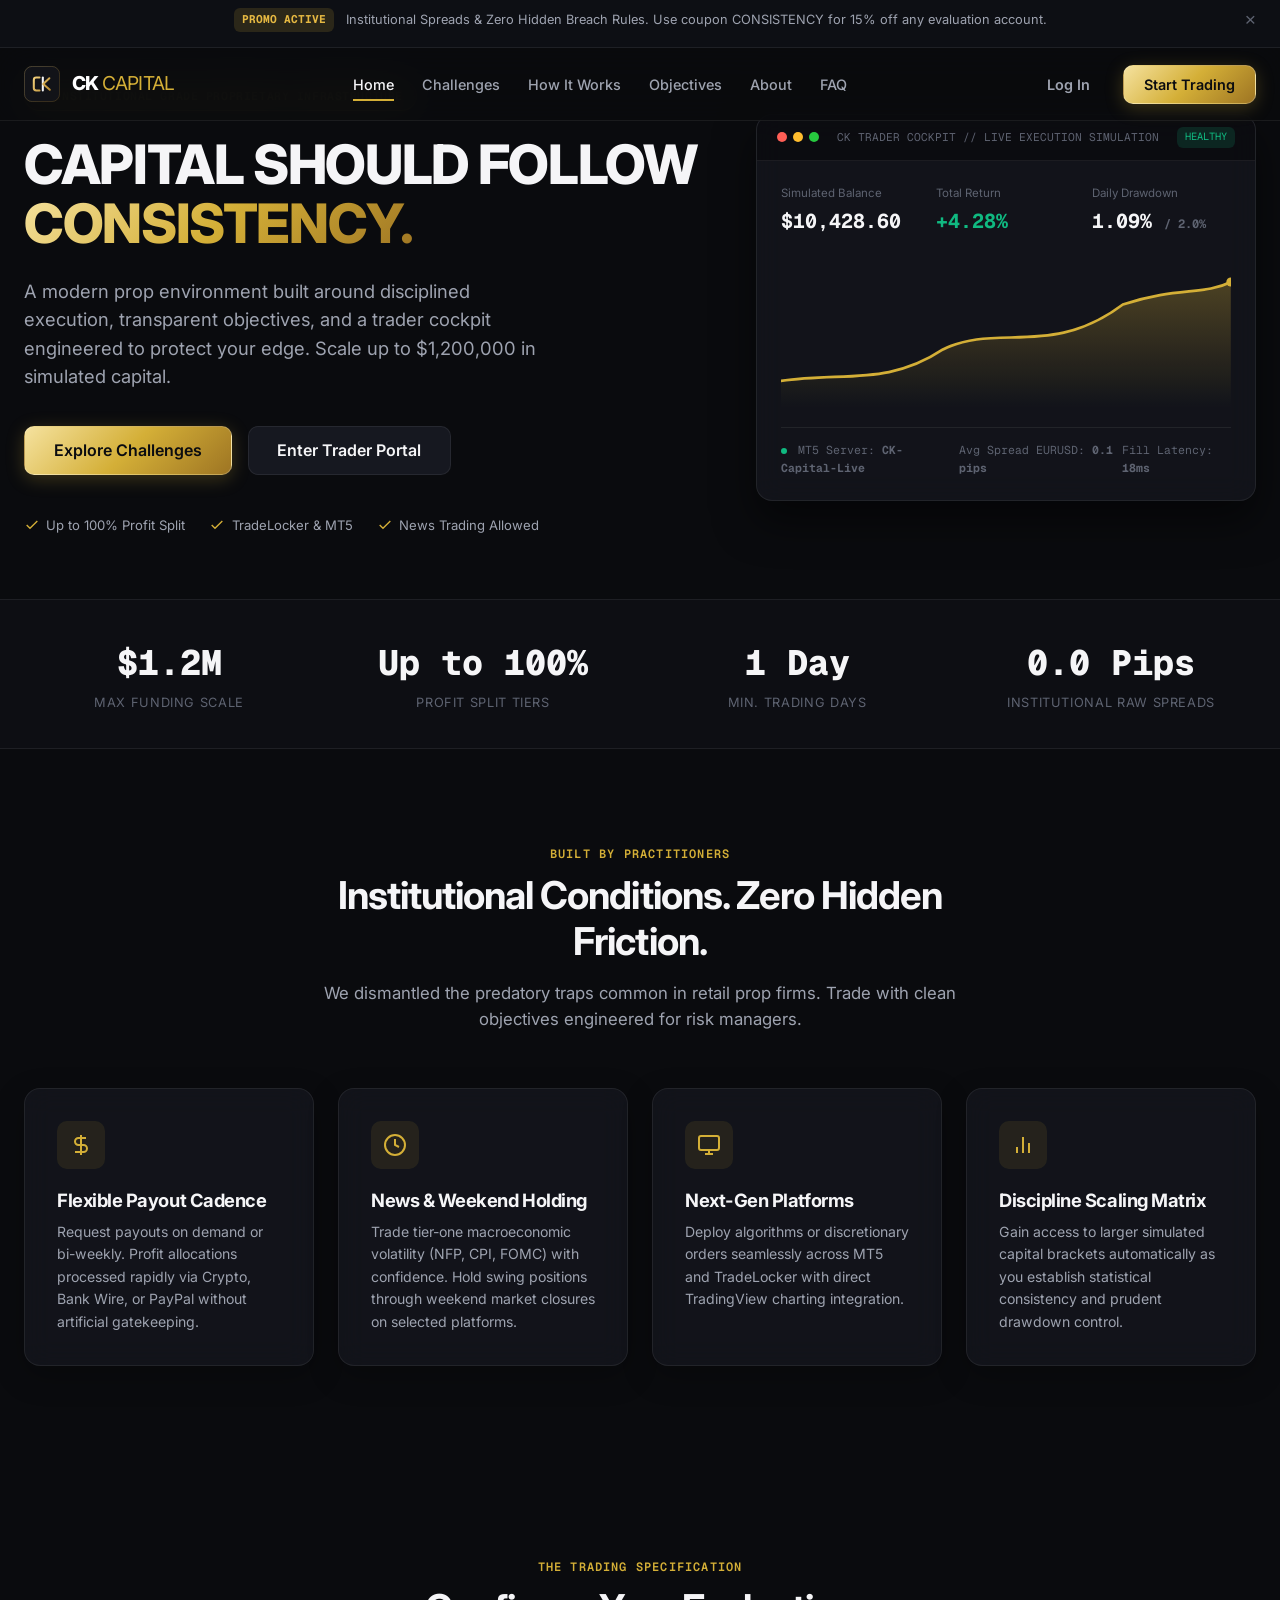
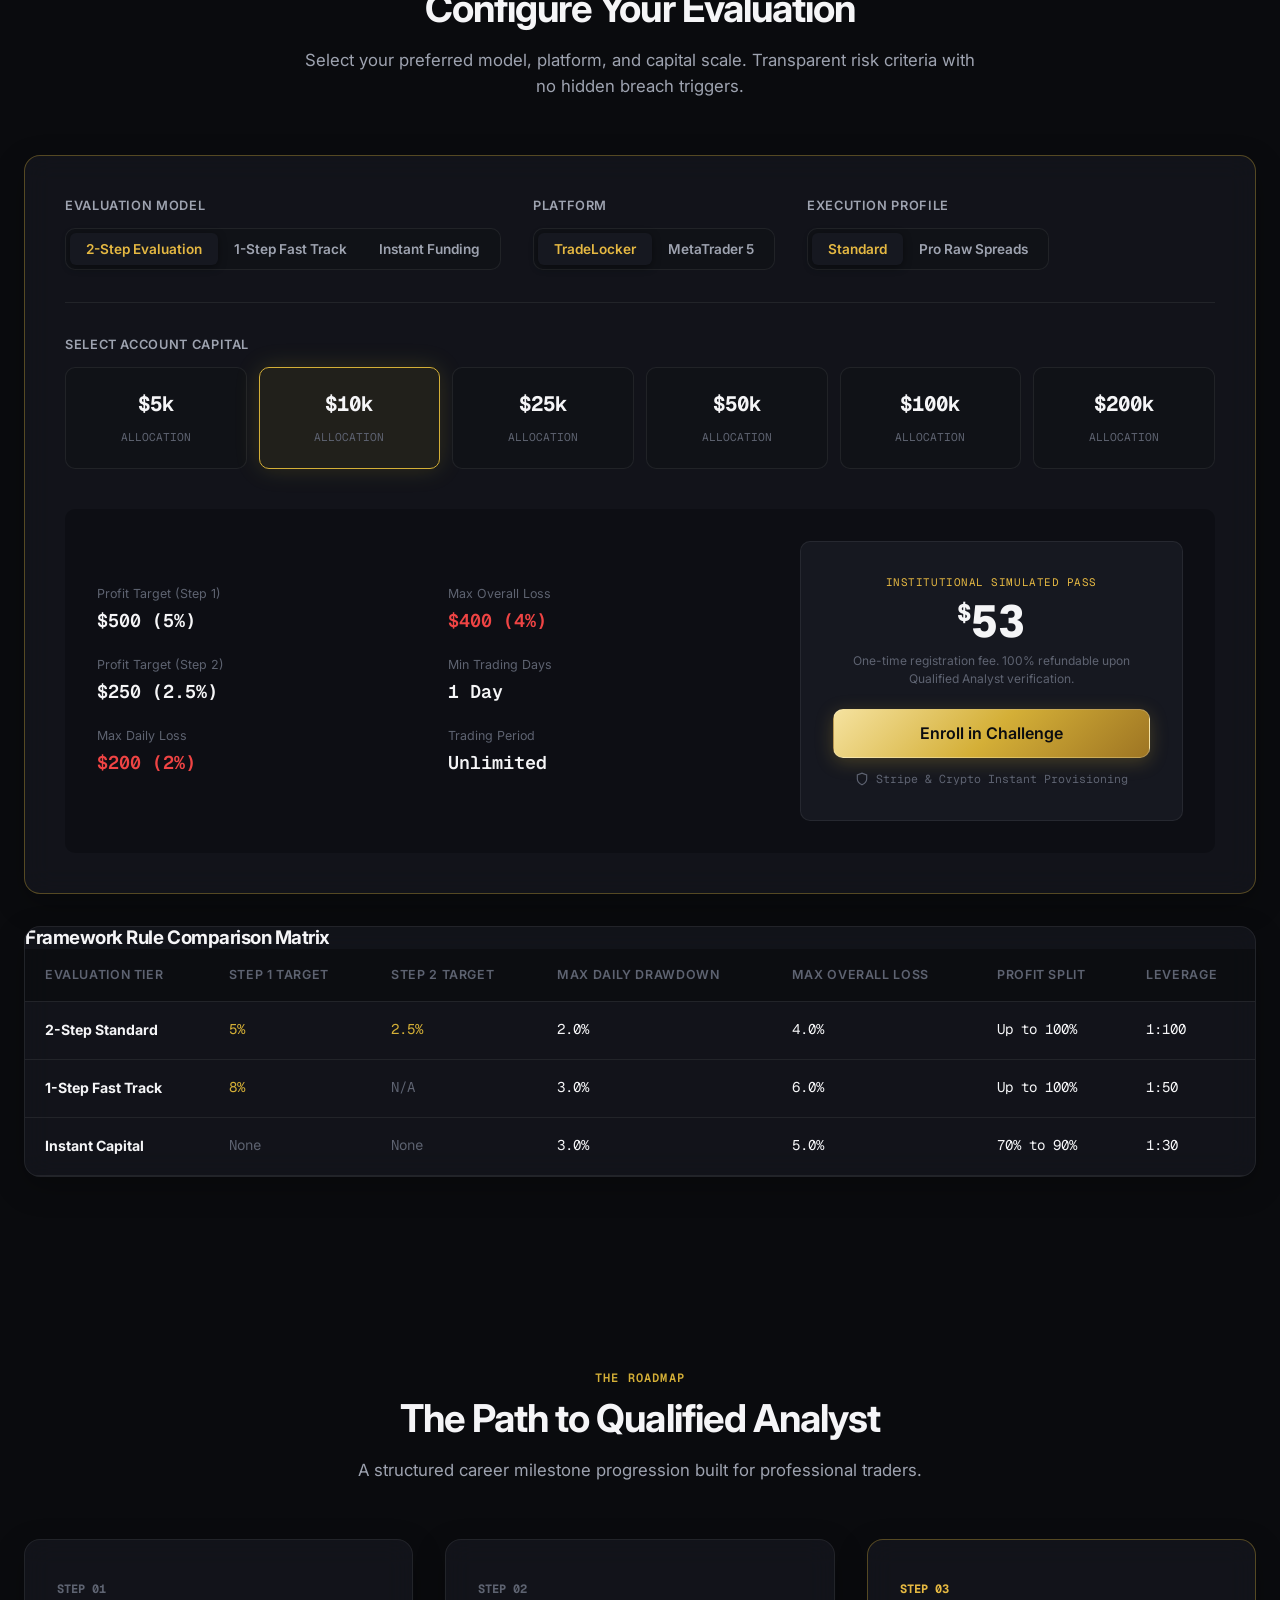
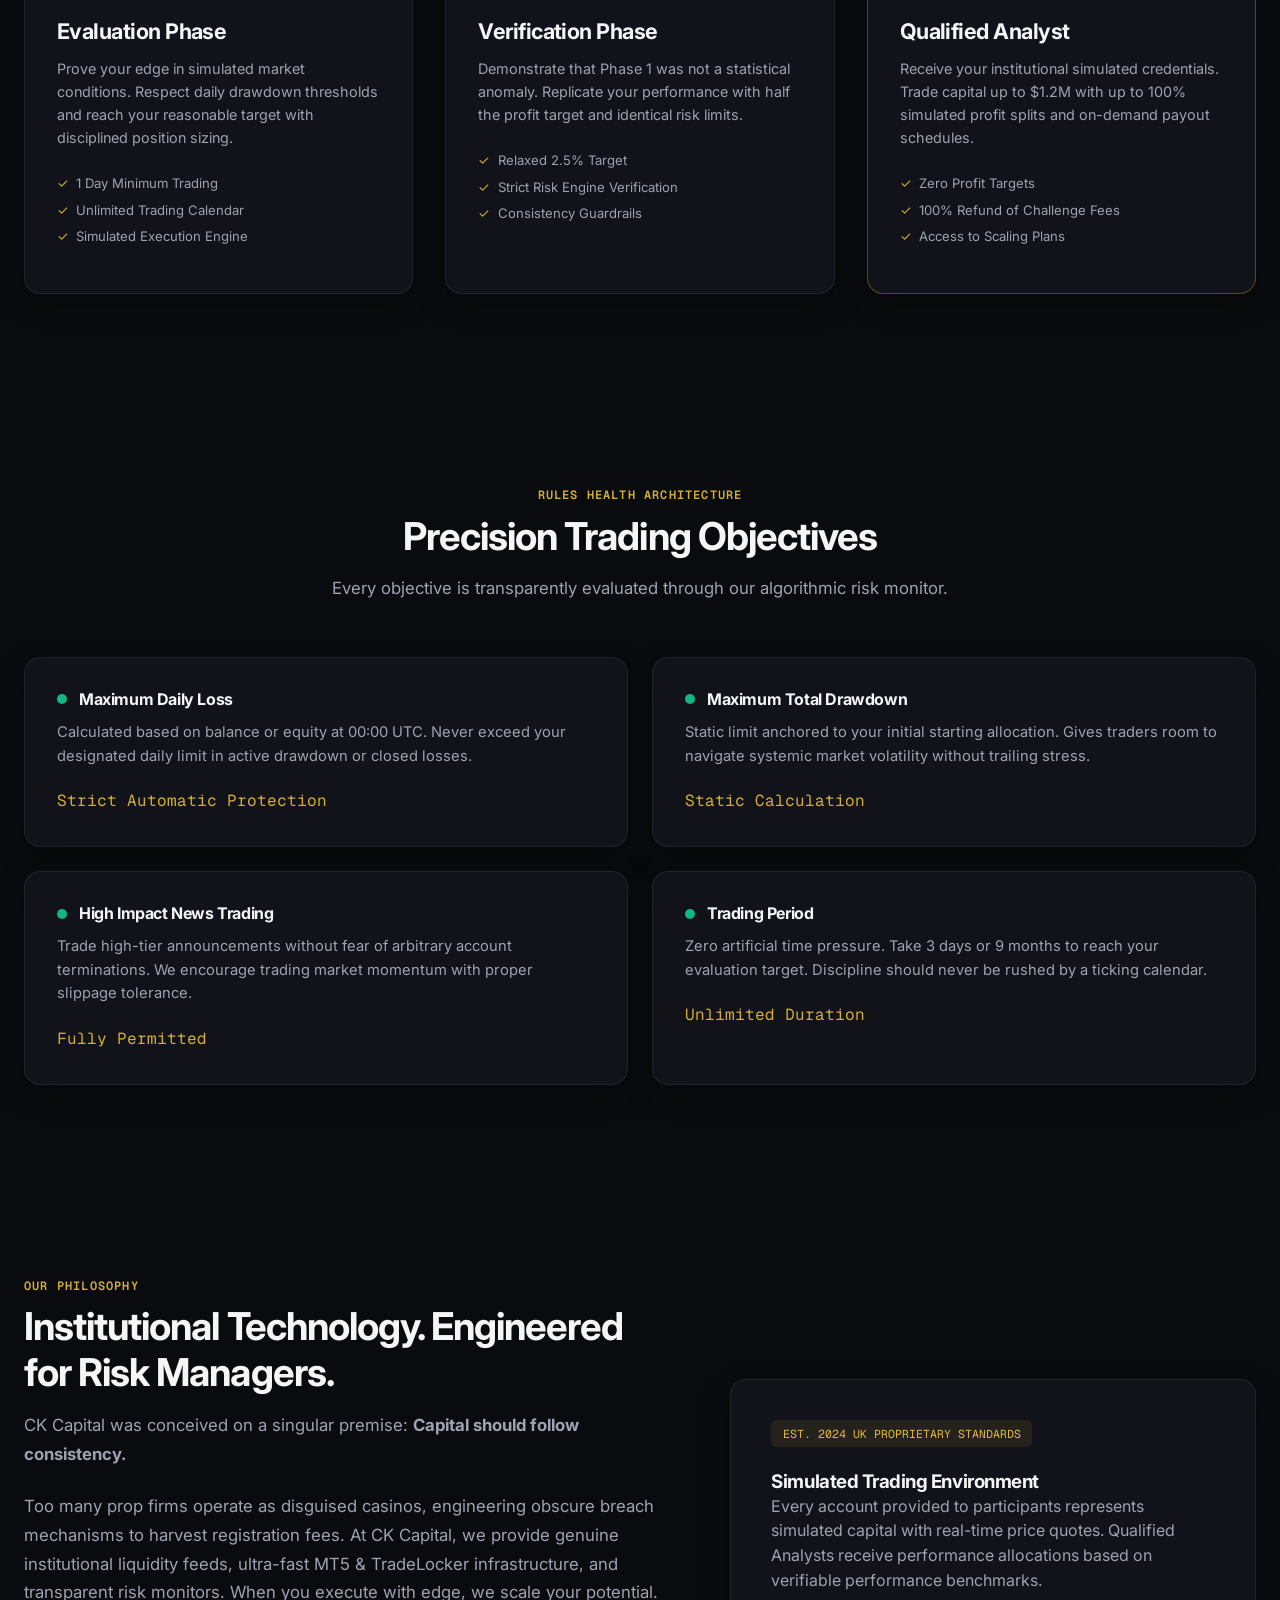
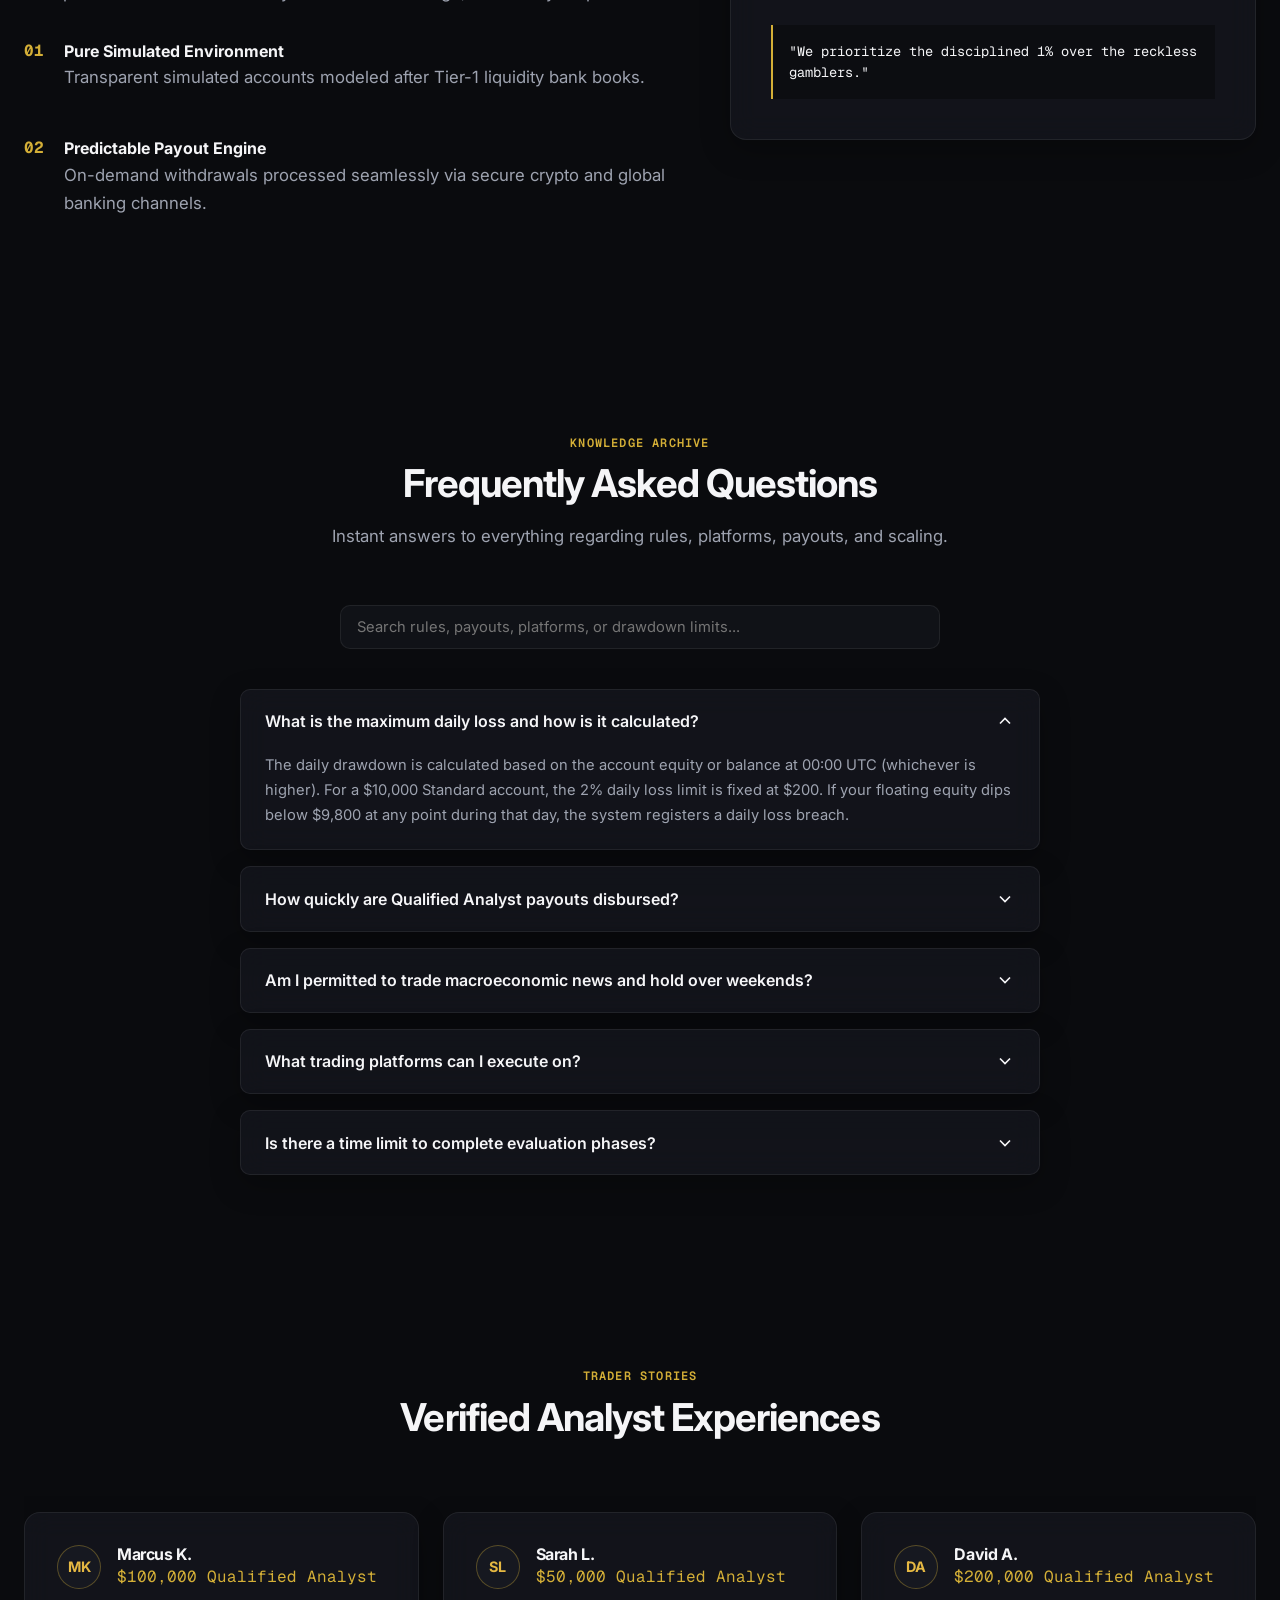
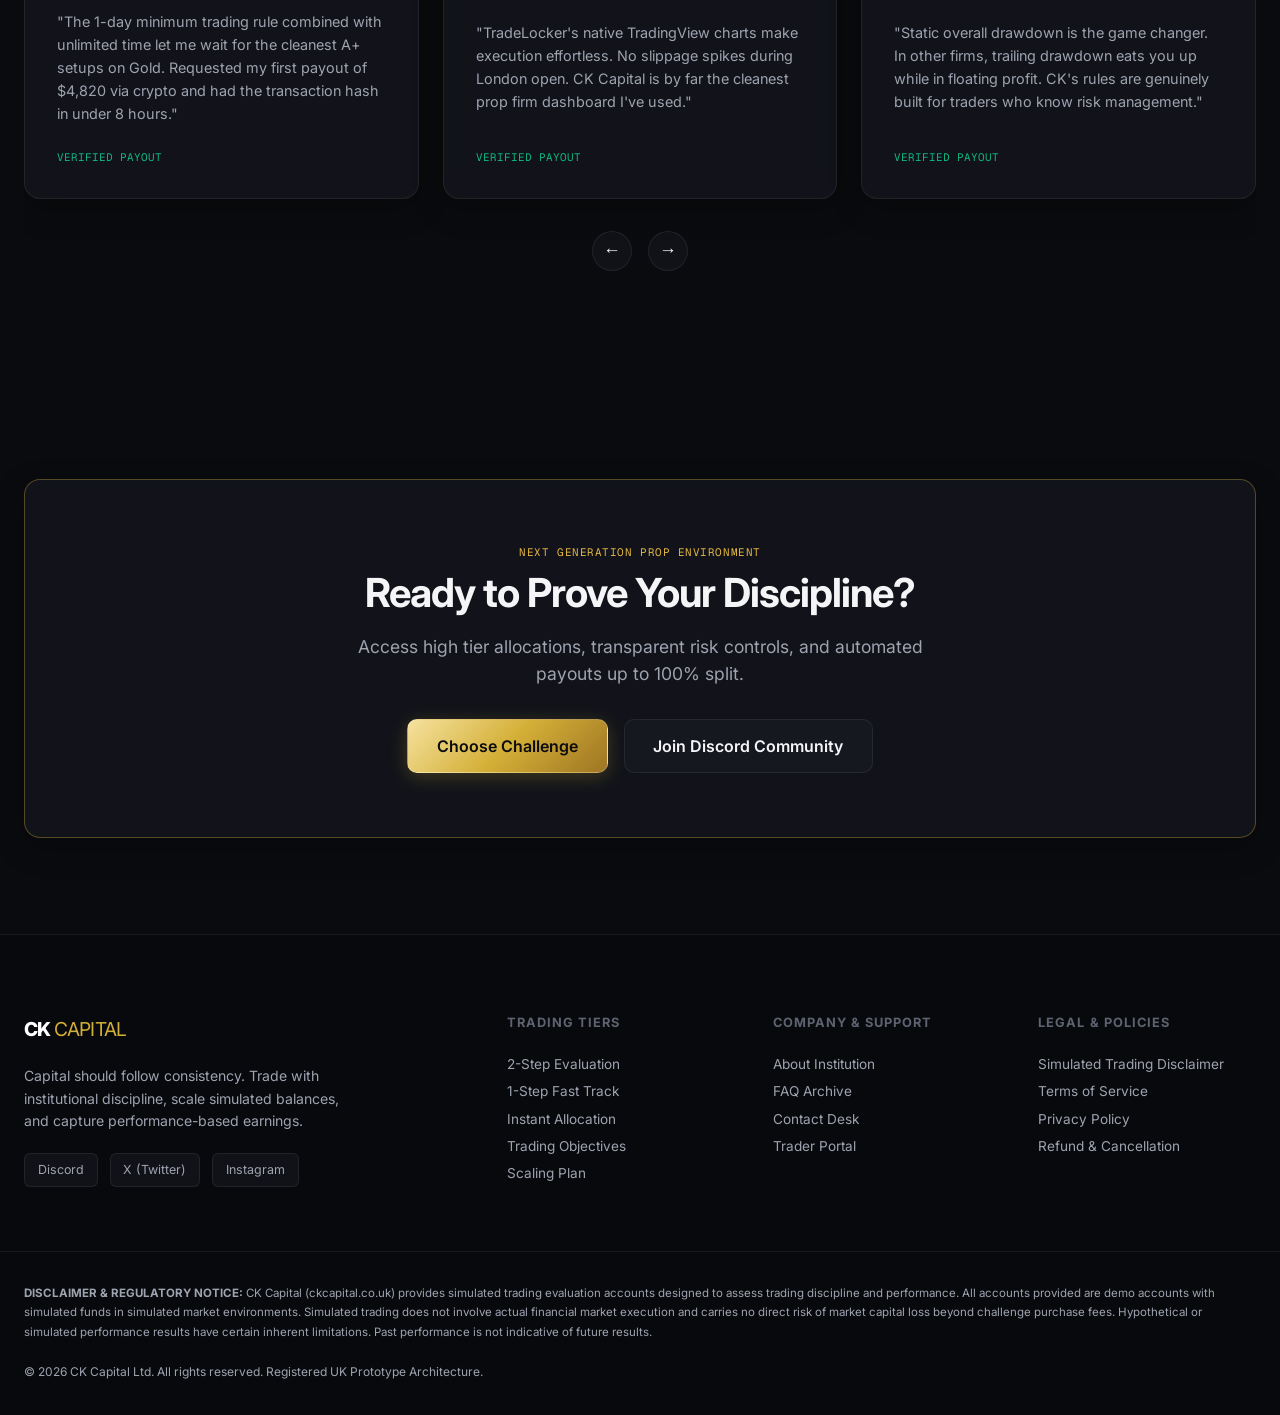
==== commit 67a8743f: "Update Discord link to new invite URL" ====
--- a/index.html
+++ b/index.html
@@ -672,7 +672,7 @@
             Capital should follow consistency. Trade with institutional discipline, scale simulated balances, and capture performance-based earnings.
           </p>
           <div class="social-links">
-            <a href="https://discord.com" target="_blank" rel="noopener" class="social-icon" aria-label="Discord">Discord</a>
+            <a href="https://discord.gg/ck-capital-1215616937665765386" target="_blank" rel="noopener" class="social-icon" aria-label="Discord">Discord</a>
             <a href="https://x.com/ckcapitaluk_" target="_blank" rel="noopener" class="social-icon" aria-label="X Twitter">X (Twitter)</a>
             <a href="https://www.instagram.com/ckcapitaluk?stkn=MTMwN3NlaHoxbGR0bA==" target="_blank" rel="noopener" class="social-icon" aria-label="Instagram">Instagram</a>
           </div>
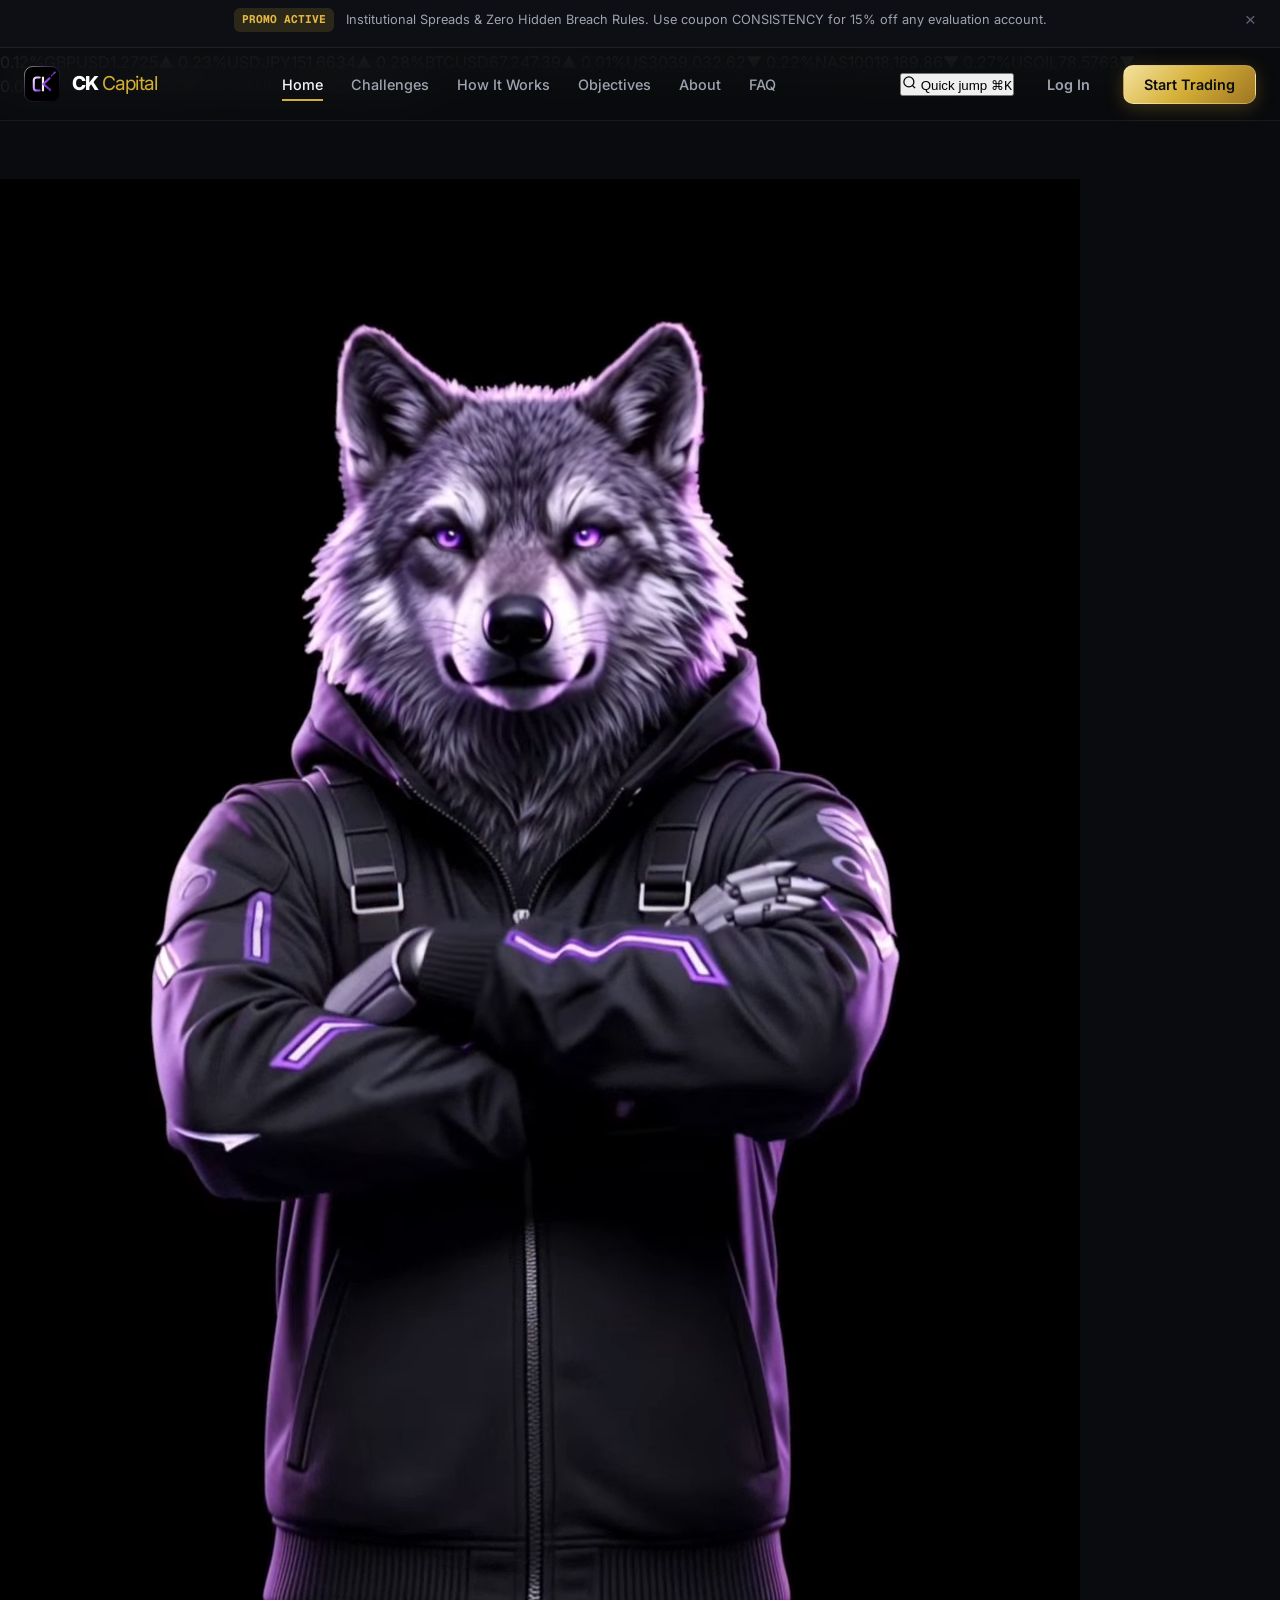
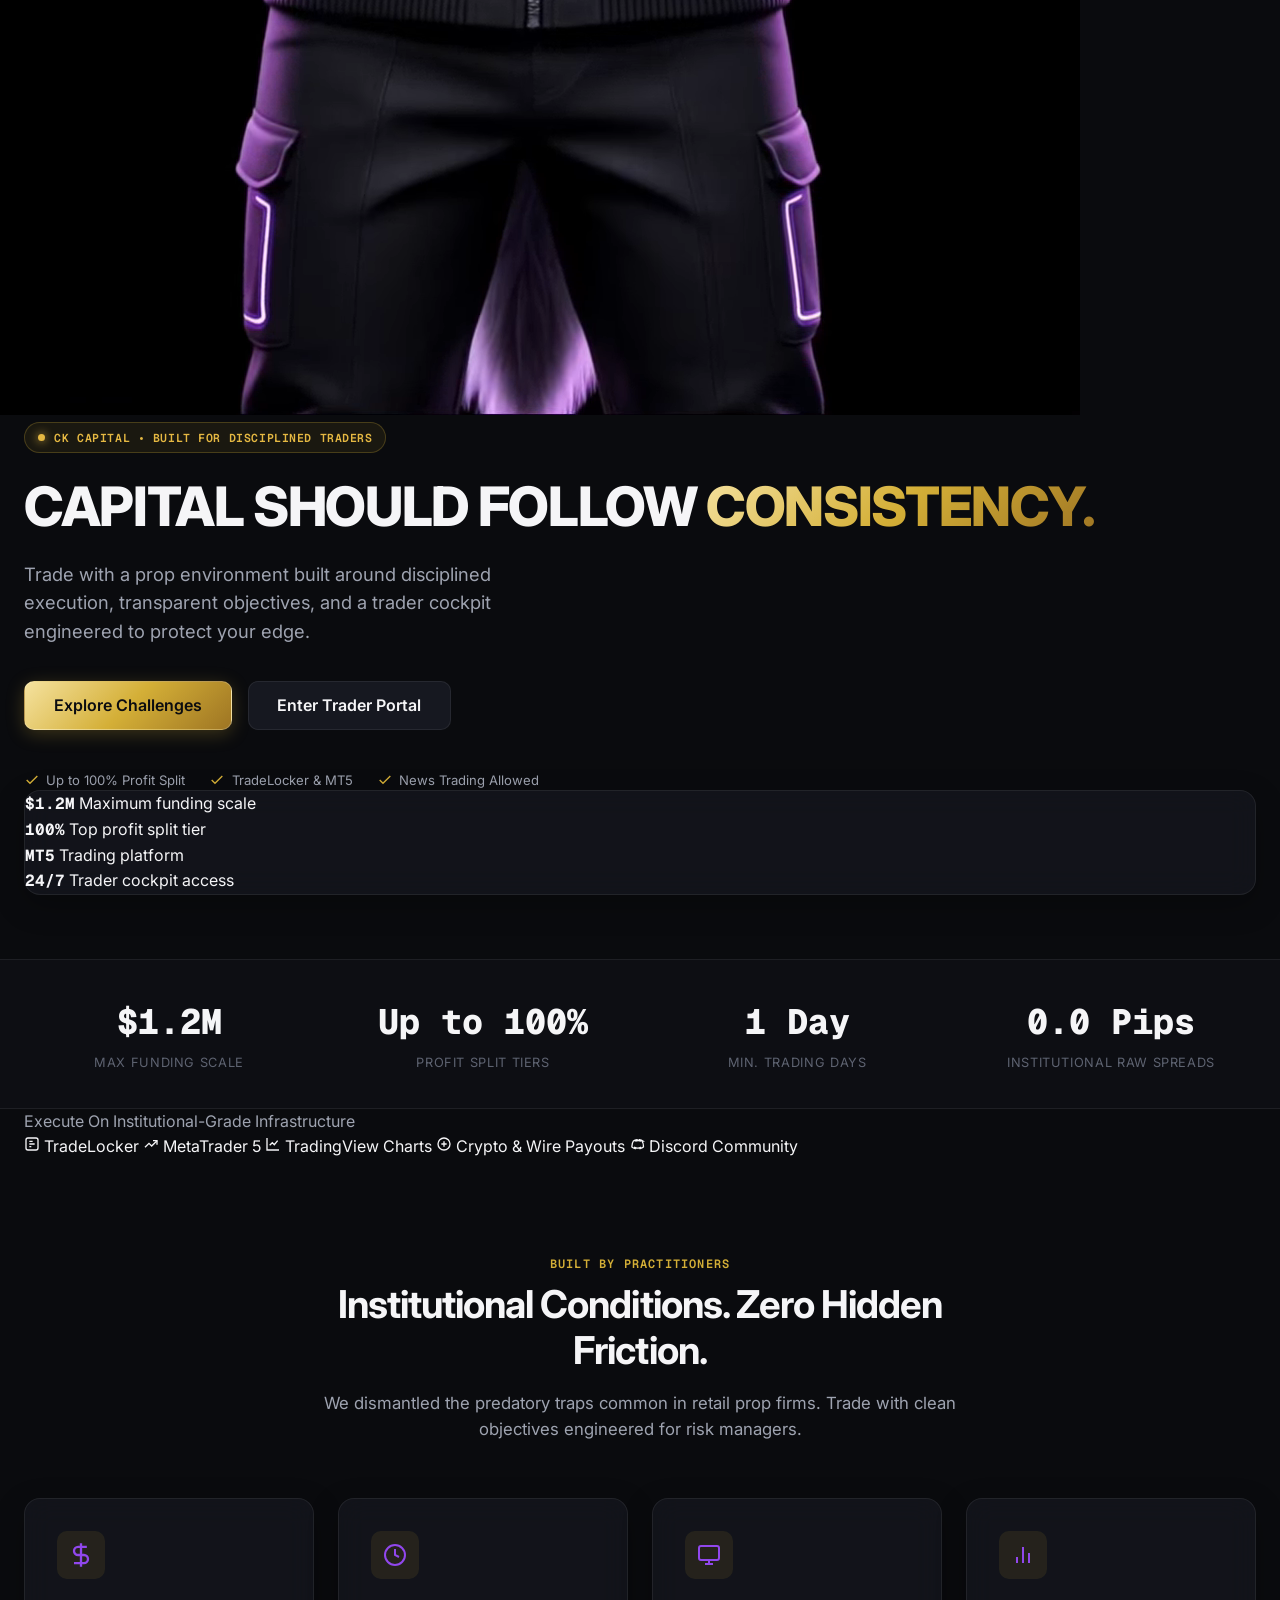
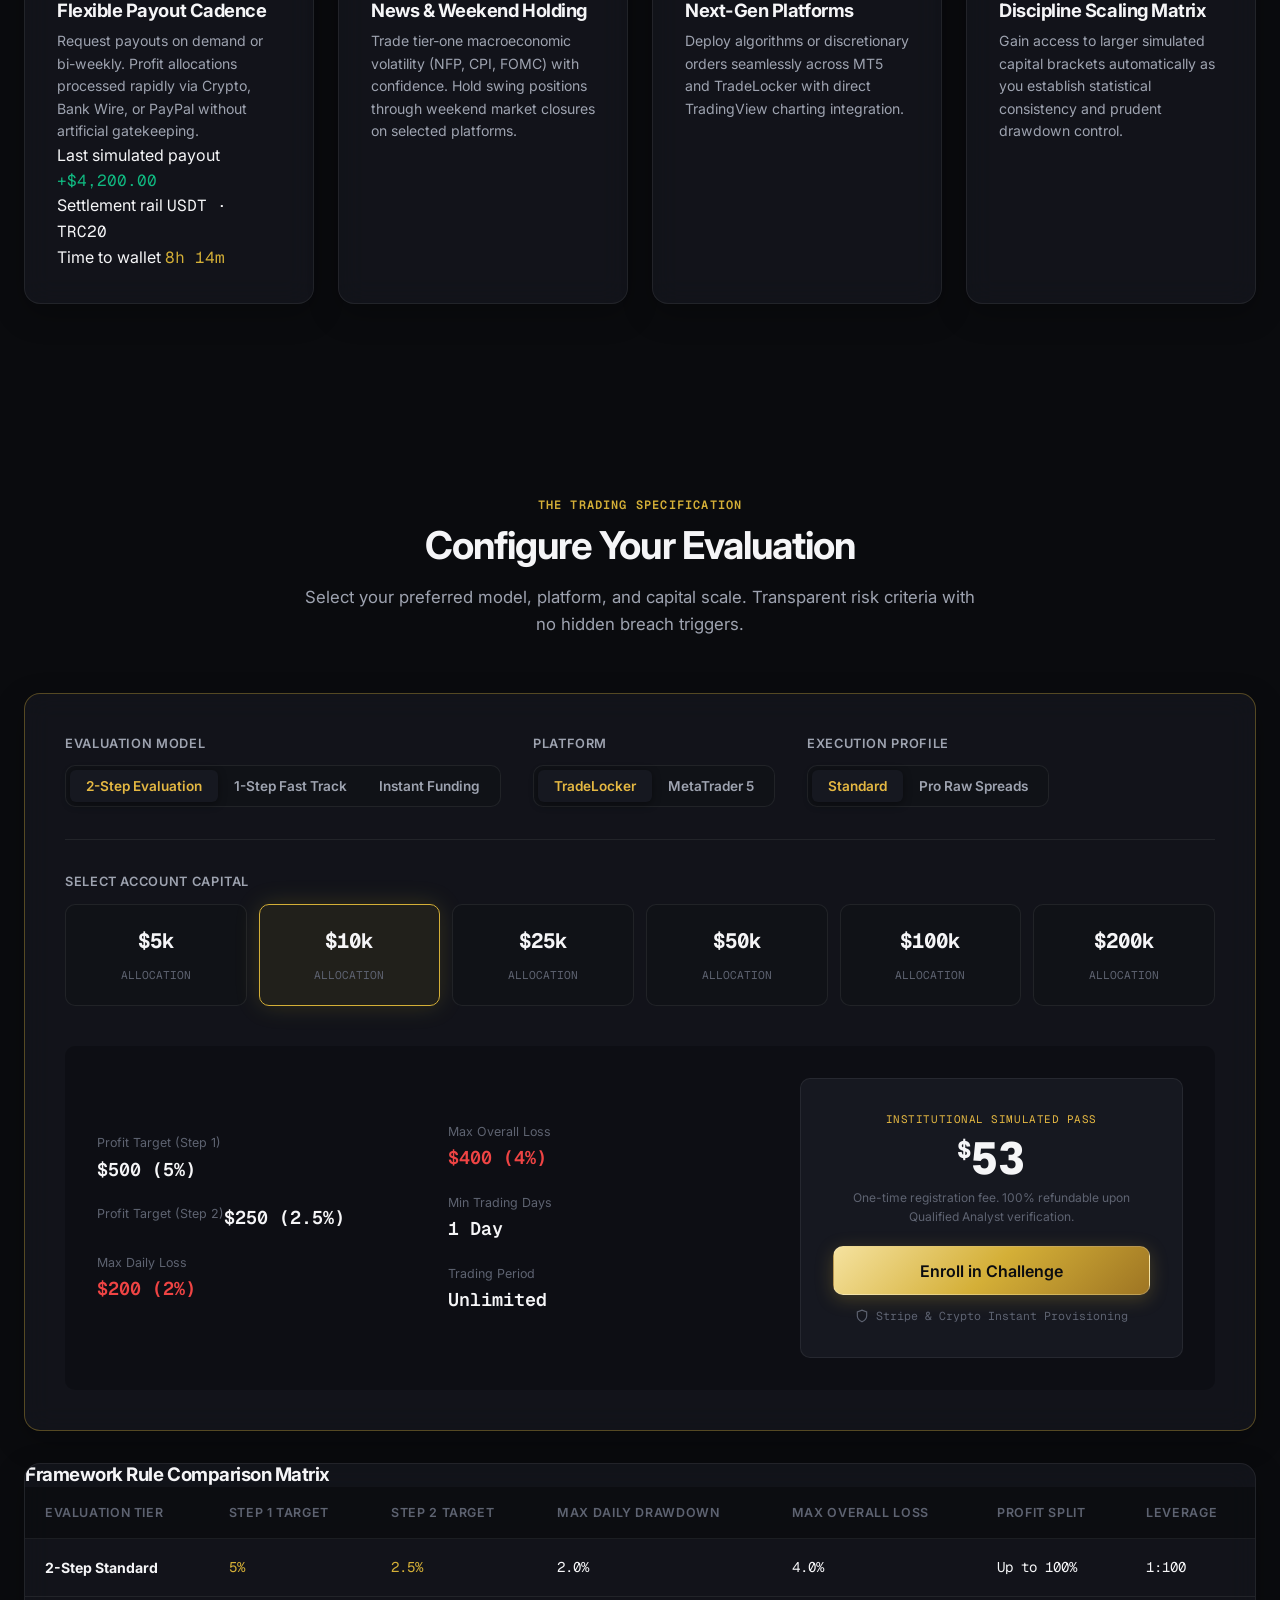
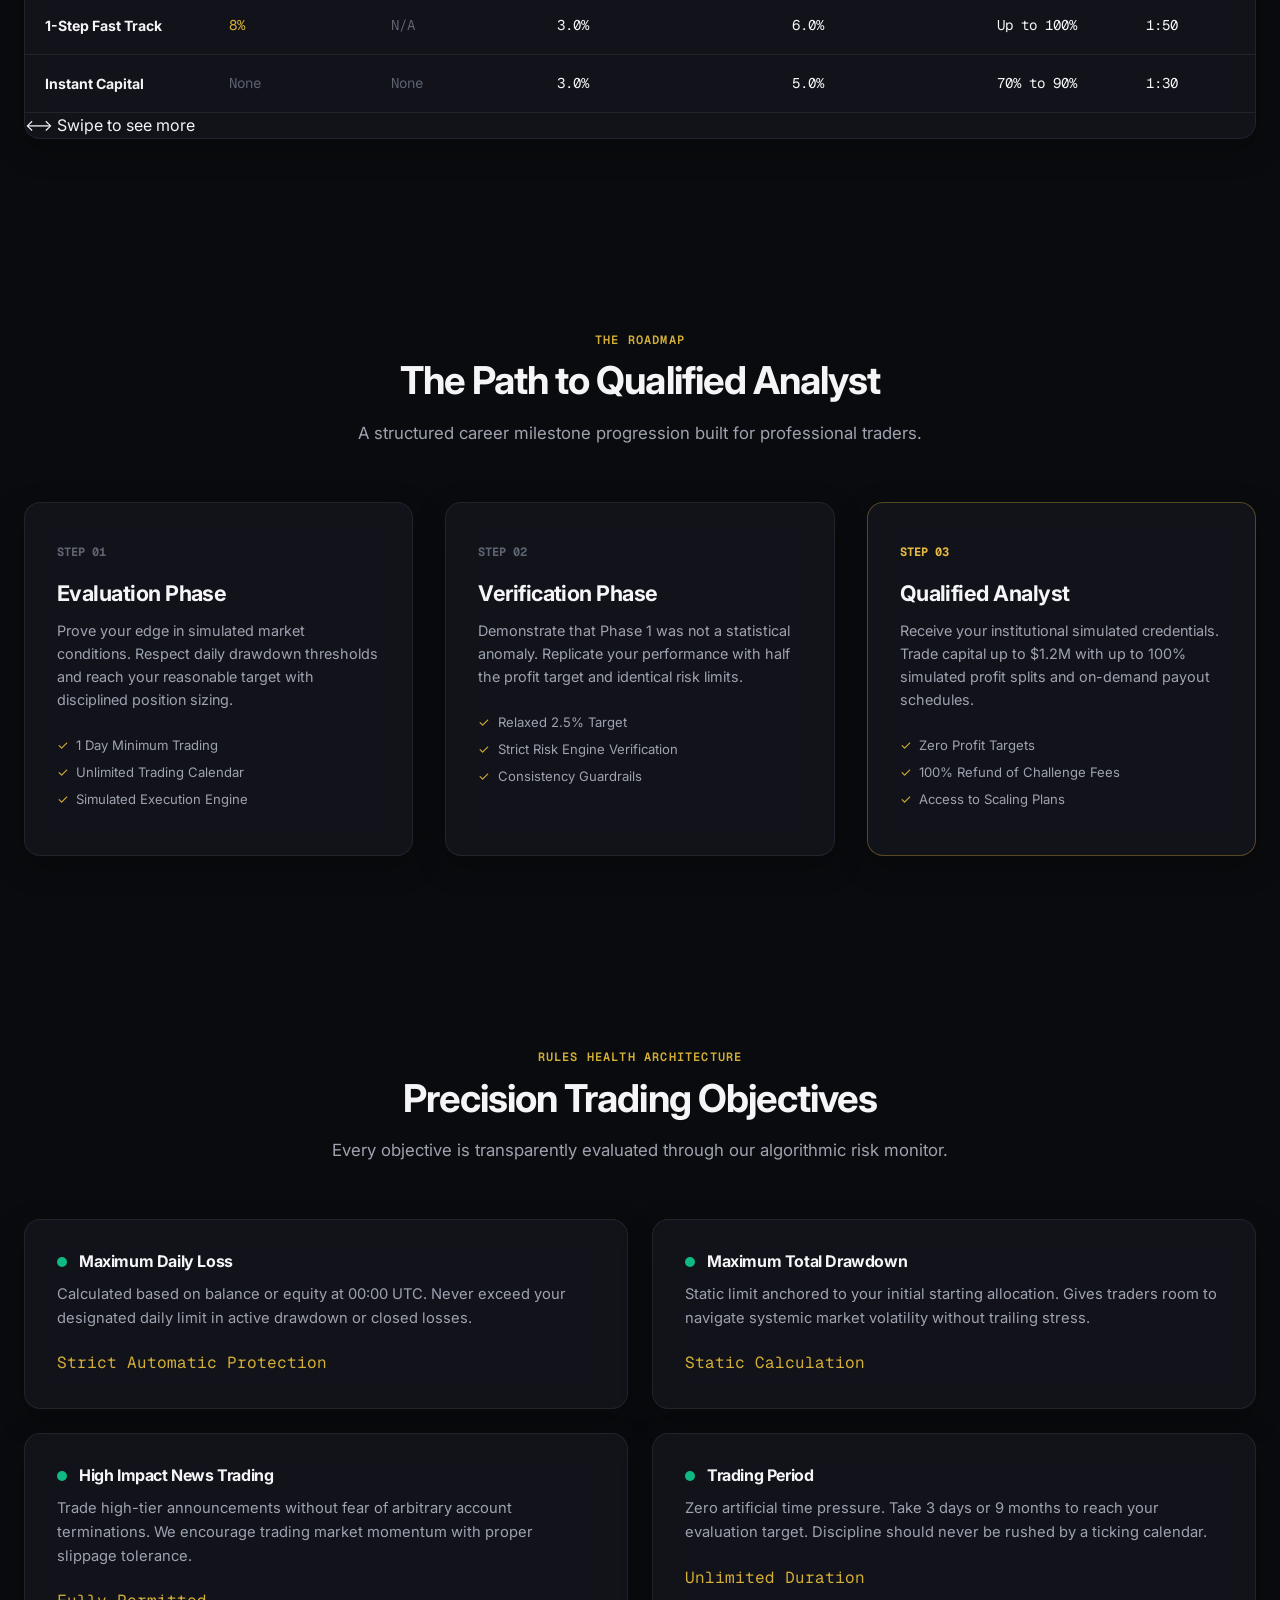
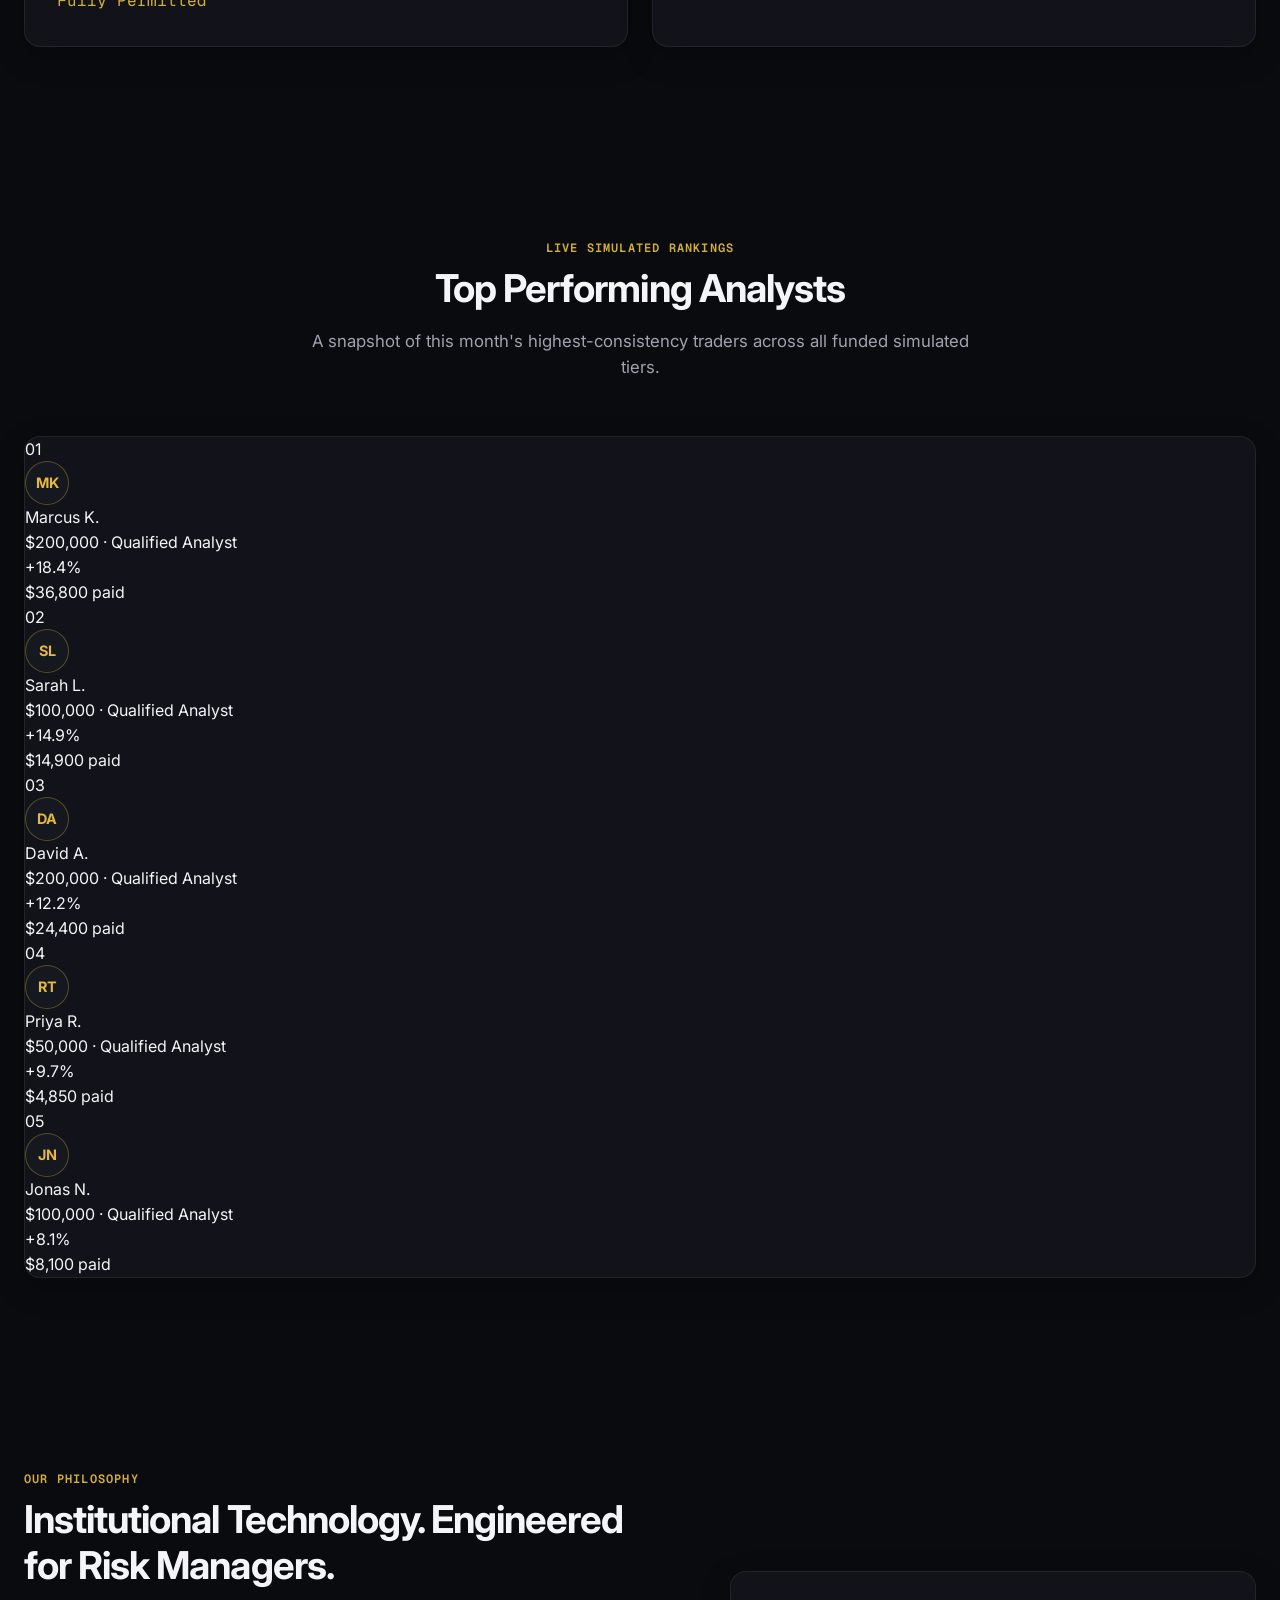
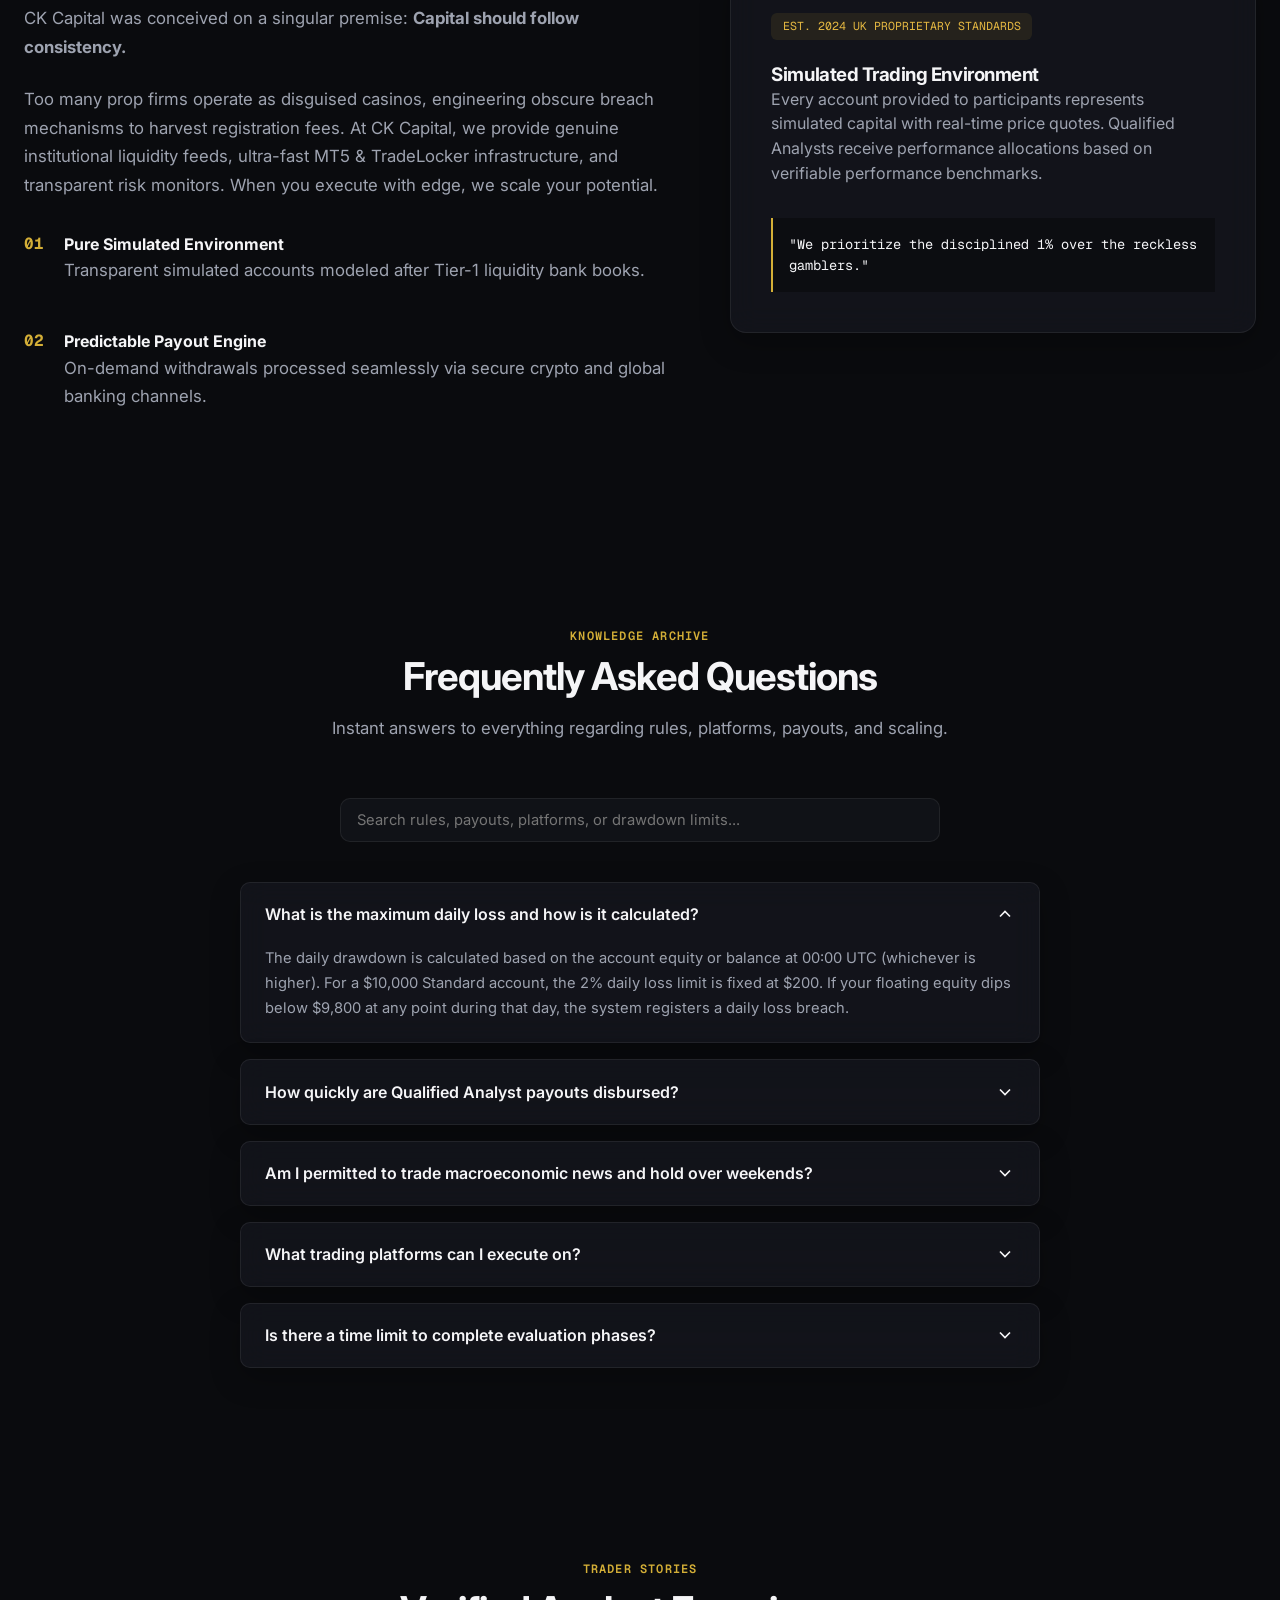
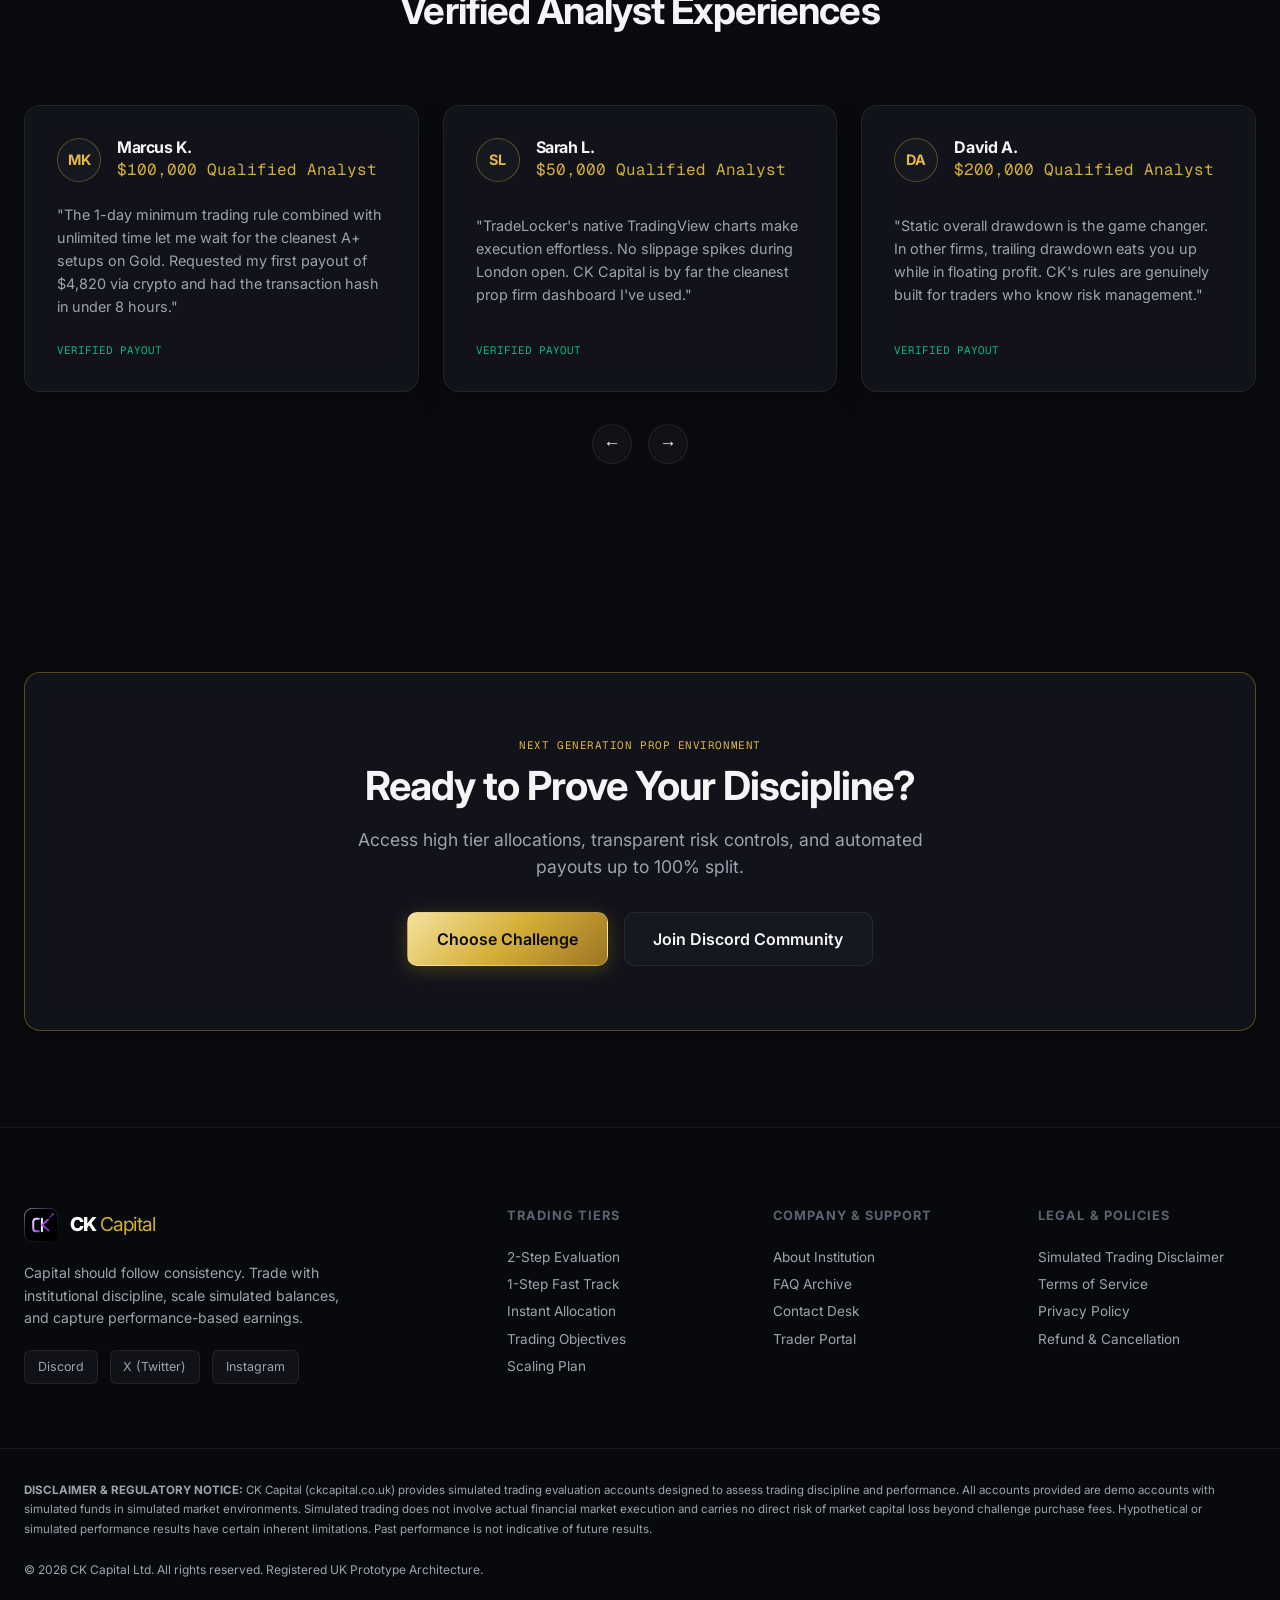
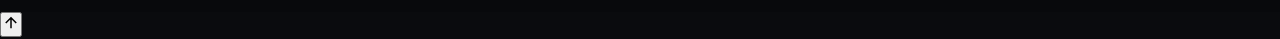
==== commit af4c6837: "Update print statement from 'Hello' to 'Goodbye'" ====
--- a/index.html
+++ b/index.html
@@ -4,13 +4,60 @@
   <meta charset="UTF-8" />
   <meta name="viewport" content="width=device-width, initial-scale=1.0, maximum-scale=1.0, user-scalable=no" />
   <title>CK Capital | Institutional Prop Trading & Trader Control Room</title>
+  <link rel="icon" type="image/svg+xml" href="data:image/svg+xml,%3Csvg xmlns='http://www.w3.org/2000/svg' viewBox='0 0 44 44'%3E%3Cdefs%3E%3ClinearGradient id='g' x1='11' y1='13' x2='33' y2='31' gradientUnits='userSpaceOnUse'%3E%3Cstop offset='0' stop-color='%23FBF1D2'/%3E%3Cstop offset='.28' stop-color='%23F0D383'/%3E%3Cstop offset='.58' stop-color='%23D4AF37'/%3E%3Cstop offset='.82' stop-color='%23B4872C'/%3E%3Cstop offset='1' stop-color='%238C6423'/%3E%3C/linearGradient%3E%3C/defs%3E%3Crect width='44' height='44' rx='10.5' fill='%23131419'/%3E%3Cpath d='M19.2 14H15.4C13.5 14 12 15.6 12 17.5V26.5C12 28.4 13.5 30 15.4 30H19.2' stroke='url(%23g)' stroke-width='2.8' stroke-linecap='round' fill='none'/%3E%3Cpath d='M23.2 14V30' stroke='%23F7F1E4' stroke-width='2.8' stroke-linecap='round'/%3E%3Cpath d='M31.2 15L23.6 22L31.8 29' stroke='url(%23g)' stroke-width='2.8' stroke-linecap='round' stroke-linejoin='round' fill='none'/%3E%3C/svg%3E" />
   <link rel="preconnect" href="https://fonts.googleapis.com">
   <link rel="preconnect" href="https://fonts.gstatic.com" crossorigin>
-  <link href="https://fonts.googleapis.com/css2?family=Geist+Mono:wght@400;500;600;700&family=Inter:wght@300;400;500;600;700;800&display=swap" rel="stylesheet">
+  <link href="https://fonts.googleapis.com/css2?family=Fraunces:ital,opsz,wght@0,9..144,400;0,9..144,500;0,9..144,600;0,9..144,700;1,9..144,500;1,9..144,600&family=Geist+Mono:wght@400;500;600;700&family=Inter:wght@300;400;500;600;700;800&display=swap" rel="stylesheet">
   <link rel="stylesheet" href="styles.css" />
   <link rel="stylesheet" href="responsive.css" />
 </head>
 <body data-theme="dark">
+
+  <!-- CK CAPITAL BRAND MARK — shared sprite, referenced via <use> everywhere -->
+  <svg width="0" height="0" style="position:absolute" aria-hidden="true">
+    <symbol id="ck-logo-symbol" viewBox="0 0 44 44">
+      <defs>
+        <radialGradient id="ckBadgeBg" cx="32%" cy="18%" r="95%">
+          <stop offset="0" stop-color="#1d2029"/>
+          <stop offset="55%" stop-color="#131419"/>
+          <stop offset="100%" stop-color="#08090c"/>
+        </radialGradient>
+        <linearGradient id="ckGold" x1="11" y1="13" x2="33" y2="31" gradientUnits="userSpaceOnUse">
+          <stop offset="0" stop-color="#F4E9FF"/>
+          <stop offset="0.28" stop-color="#D6ADFF"/>
+          <stop offset="0.58" stop-color="#9147ED"/>
+          <stop offset="0.82" stop-color="#7530C9"/>
+          <stop offset="1" stop-color="#56209A"/>
+        </linearGradient>
+        <linearGradient id="ckBevel" x1="3" y1="3" x2="41" y2="41" gradientUnits="userSpaceOnUse">
+          <stop offset="0" stop-color="#FFFFFF" stop-opacity="0.6"/>
+          <stop offset="0.5" stop-color="#9147ED" stop-opacity="0.28"/>
+          <stop offset="1" stop-color="#000000" stop-opacity="0.5"/>
+        </linearGradient>
+        <radialGradient id="ckSheen" cx="50%" cy="50%" r="50%">
+          <stop offset="0" stop-color="#FFFFFF" stop-opacity="0.4"/>
+          <stop offset="100%" stop-color="#FFFFFF" stop-opacity="0"/>
+        </radialGradient>
+        <clipPath id="ckClip"><rect x="0.5" y="0.5" width="43" height="43" rx="10.5"/></clipPath>
+      </defs>
+      <rect width="44" height="44" rx="10.5" fill="url(#ckBadgeBg)"/>
+      <ellipse cx="13" cy="9" rx="16" ry="9" fill="url(#ckSheen)" clip-path="url(#ckClip)"/>
+      <rect x="0.5" y="0.5" width="43" height="43" rx="10.5" stroke="url(#ckBevel)" stroke-width="1"/>
+      <path d="M19.2 14H15.4C13.5 14 12 15.6 12 17.5V26.5C12 28.4 13.5 30 15.4 30H19.2" stroke="url(#ckGold)" stroke-width="2.6" stroke-linecap="round"/>
+      <path d="M23.2 14V30" stroke="#F7F1E4" stroke-width="2.6" stroke-linecap="round"/>
+      <path d="M31.2 15L23.6 22L31.8 29" stroke="url(#ckGold)" stroke-width="2.6" stroke-linecap="round" stroke-linejoin="round"/>
+      <circle cx="31.8" cy="29" r="1.5" fill="url(#ckGold)"/>
+      <path d="M33.5 12L37.5 8" stroke="url(#ckGold)" stroke-width="1.4" stroke-linecap="round" opacity="0.85"/>
+      <circle cx="37.5" cy="8" r="1.3" fill="url(#ckGold)" opacity="0.9"/>
+    </symbol>
+  </svg>
+
+  <!-- ANIMATED AURORA BACKDROP — sits behind all content, drifts slowly -->
+  <div class="aurora-bg" aria-hidden="true">
+    <span class="aurora-blob blob-a"></span>
+    <span class="aurora-blob blob-b"></span>
+    <span class="aurora-blob blob-c"></span>
+  </div>
 
   <!-- NOTIFICATION TOAST WRAPPER -->
   <div id="toast-container" class="toast-container" aria-live="polite"></div>
@@ -30,20 +77,8 @@
   <header class="main-header" id="header">
     <div class="container header-container">
       <div class="brand-monogram" data-nav="home">
-        <svg class="ck-logo-svg" viewBox="0 0 44 44" width="36" height="36" fill="none" xmlns="http://www.w3.org/2000/svg">
-          <rect width="44" height="44" rx="10" fill="#121318"/>
-          <rect x="0.5" y="0.5" width="43" height="43" rx="9.5" stroke="url(#goldGrad)" stroke-opacity="0.3"/>
-          <path d="M19 14H15C13.3431 14 12 15.3431 12 17V27C12 28.6569 13.3431 30 15 30H19" stroke="url(#goldGrad)" stroke-width="2.5" stroke-linecap="round"/>
-          <path d="M23 14V30" stroke="#F5F5F7" stroke-width="2.5" stroke-linecap="round"/>
-          <path d="M31 15L23.5 22L31.5 29" stroke="url(#goldGrad)" stroke-width="2.5" stroke-linecap="round" stroke-linejoin="round"/>
-          <defs>
-            <linearGradient id="goldGrad" x1="12" y1="14" x2="32" y2="30" gradientUnits="userSpaceOnUse">
-              <stop stop-color="#F2D07C"/>
-              <stop offset="1" stop-color="#B88A2E"/>
-            </linearGradient>
-          </defs>
-        </svg>
-        <span class="brand-wordmark">CK <span>CAPITAL</span></span>
+        <svg class="ck-logo-svg" viewBox="0 0 44 44" width="36" height="36" xmlns="http://www.w3.org/2000/svg"><use href="#ck-logo-symbol"/></svg>
+        <span class="brand-wordmark">CK <span>Capital</span></span>
       </div>
 
       <!-- Desktop Navigation -->
@@ -58,6 +93,11 @@
 
       <!-- Action Items -->
       <div class="nav-actions">
+        <button class="nav-search-trigger" id="btn-open-cmdk" aria-label="Search or jump to">
+          <svg width="15" height="15" viewBox="0 0 24 24" fill="none" stroke="currentColor" stroke-width="2"><circle cx="11" cy="11" r="8"/><path d="m21 21-4.3-4.3"/></svg>
+          <span>Quick jump</span>
+          <kbd>⌘K</kbd>
+        </button>
         <button class="btn btn-ghost" id="nav-btn-auth">Log In</button>
         <button class="btn btn-primary" id="nav-btn-portal" data-nav="challenges">Start Trading</button>
         <button class="btn-hamburger" id="btn-hamburger" aria-label="Toggle navigation">
@@ -67,10 +107,18 @@
     </div>
   </header>
 
+  <!-- LIVE MARKET TICKER -->
+  <div class="ticker-strip" aria-hidden="true">
+    <div class="ticker-track" id="ticker-track"></div>
+  </div>
+
   <!-- MOBILE NAVIGATION DRAWER -->
   <aside class="mobile-drawer" id="mobile-drawer">
     <div class="drawer-header">
-      <span class="brand-wordmark">CK <span>CAPITAL</span></span>
+      <div class="brand-monogram" data-nav="home">
+        <svg class="ck-logo-svg" viewBox="0 0 44 44" width="32" height="32" xmlns="http://www.w3.org/2000/svg"><use href="#ck-logo-symbol"/></svg>
+        <span class="brand-wordmark">CK <span>Capital</span></span>
+      </div>
       <button class="drawer-close" id="btn-close-drawer">&times;</button>
     </div>
     <div class="drawer-links">
@@ -80,6 +128,7 @@
       <button class="drawer-link" data-nav="objectives">Trading Objectives</button>
       <button class="drawer-link" data-nav="about">About Institution</button>
       <button class="drawer-link" data-nav="faq">FAQ Knowledge Base</button>
+      <button class="drawer-link" id="drawer-link-cmdk">Quick Jump Search</button>
       <hr class="drawer-divider" />
       <button class="drawer-link" id="mobile-link-auth">Log In</button>
       <button class="btn btn-primary btn-block" data-nav="challenges">Get Funded Now</button>
@@ -92,16 +141,25 @@
   <main id="public-view" class="view-panel active">
     
     <!-- HERO SECTION -->
-    <section class="hero-section" id="hero-sec">
-      <div class="container hero-grid">
-        <div class="hero-content">
+    <section class="hero-section hero-video-section" id="hero-sec">
+      <div class="hero-video-backdrop" aria-hidden="true">
+        <video id="hero-wolf-video" class="hero-wolf-video" autoplay muted loop playsinline preload="auto" poster="assets/ck-wolf-poster.jpg">
+          <source src="assets/ck-wolf-hero.mp4" type="video/mp4">
+          <source src="assets/ck-wolf-hero.webm" type="video/webm">
+        </video>
+        <div class="hero-video-tint"></div>
+        <div class="hero-video-glow"></div>
+      </div>
+
+      <div class="container hero-video-content">
+        <div class="hero-content hero-overlay-copy">
           <div class="badge-status">
             <span class="status-pulse"></span>
-            INSTITUTIONAL GRADE PROPRIETARY INFRASTRUCTURE
+            CK CAPITAL • BUILT FOR DISCIPLINED TRADERS
           </div>
           <h1 class="hero-title">CAPITAL SHOULD FOLLOW <span class="gold-gradient-text">CONSISTENCY.</span></h1>
           <p class="hero-subtitle">
-            A modern prop environment built around disciplined execution, transparent objectives, and a trader cockpit engineered to protect your edge. Scale up to $1,200,000 in simulated capital.
+            Trade with a prop environment built around disciplined execution, transparent objectives, and a trader cockpit engineered to protect your edge.
           </p>
           <div class="hero-cta-group">
             <button class="btn btn-primary btn-large" data-scroll="challenge-terminal">Explore Challenges</button>
@@ -114,7 +172,7 @@
             </div>
             <div class="pill-item">
               <svg width="16" height="16" viewBox="0 0 24 24" fill="none" stroke="currentColor" stroke-width="2"><polyline points="20 6 9 17 4 12"/></svg>
-              TradeLocker & MT5
+              TradeLocker &amp; MT5
             </div>
             <div class="pill-item">
               <svg width="16" height="16" viewBox="0 0 24 24" fill="none" stroke="currentColor" stroke-width="2"><polyline points="20 6 9 17 4 12"/></svg>
@@ -123,51 +181,23 @@
           </div>
         </div>
 
-        <!-- HERO TERMINAL PREVIEW CARD -->
-        <div class="hero-visual">
-          <div class="terminal-mockup glass-panel">
-            <div class="mockup-header">
-              <div class="mockup-signals">
-                <span></span><span></span><span></span>
-              </div>
-              <div class="mockup-title">CK TRADER COCKPIT // LIVE EXECUTION SIMULATION</div>
-              <div class="mockup-badge">HEALTHY</div>
-            </div>
-            <div class="mockup-body">
-              <div class="mockup-stats-row">
-                <div class="mstat">
-                  <span class="lbl">Simulated Balance</span>
-                  <span class="val font-mono" id="hero-anim-balance">$10,428.60</span>
-                </div>
-                <div class="mstat">
-                  <span class="lbl">Total Return</span>
-                  <span class="val font-mono text-success">+4.28%</span>
-                </div>
-                <div class="mstat">
-                  <span class="lbl">Daily Drawdown</span>
-                  <span class="val font-mono">1.09% <span class="sub text-muted">/ 2.0%</span></span>
-                </div>
-              </div>
-              <!-- Mini SVG Equity Curve Animation -->
-              <div class="mockup-chart-wrap">
-                <svg class="mini-chart-svg" viewBox="0 0 500 160">
-                  <defs>
-                    <linearGradient id="chartGrad" x1="0" y1="0" x2="0" y2="1">
-                      <stop offset="0%" stop-color="#D4AF37" stop-opacity="0.3"/>
-                      <stop offset="100%" stop-color="#D4AF37" stop-opacity="0.0"/>
-                    </linearGradient>
-                  </defs>
-                  <path d="M0,130 C70,120 120,135 180,95 C240,65 300,105 380,45 C440,25 470,35 500,20 L500,160 L0,160 Z" fill="url(#chartGrad)"/>
-                  <path d="M0,130 C70,120 120,135 180,95 C240,65 300,105 380,45 C440,25 470,35 500,20" fill="none" stroke="#D4AF37" stroke-width="3" stroke-linecap="round"/>
-                  <circle cx="500" cy="20" r="5" fill="#D4AF37" class="pulse-circle"/>
-                </svg>
-              </div>
-              <div class="mockup-footer-metrics font-mono">
-                <div><span class="dot-live"></span> MT5 Server: <strong>CK-Capital-Live</strong></div>
-                <div>Avg Spread EURUSD: <strong>0.1 pips</strong></div>
-                <div>Fill Latency: <strong>18ms</strong></div>
-              </div>
-            </div>
+        <!-- Content card deliberately sits ON TOP of the character video, not beside it. -->
+        <div class="hero-stats-card glass-panel" aria-label="CK Capital key figures">
+          <div class="hero-stat">
+            <strong class="font-mono">$1.2M</strong>
+            <span>Maximum funding scale</span>
+          </div>
+          <div class="hero-stat">
+            <strong class="font-mono">100%</strong>
+            <span>Top profit split tier</span>
+          </div>
+          <div class="hero-stat">
+            <strong class="font-mono">MT5</strong>
+            <span>Trading platform</span>
+          </div>
+          <div class="hero-stat">
+            <strong class="font-mono">24/7</strong>
+            <span>Trader cockpit access</span>
           </div>
         </div>
       </div>
@@ -195,40 +225,68 @@
       </div>
     </section>
 
+    <!-- POWERED BY / TECH STRIP -->
+    <section class="tech-strip" data-reveal>
+      <div class="container">
+        <p class="tech-strip-label">Execute On Institutional-Grade Infrastructure</p>
+        <div class="tech-badges-row">
+          <span class="tech-badge"><svg width="16" height="16" viewBox="0 0 24 24" fill="none" stroke="currentColor" stroke-width="2"><rect x="3" y="3" width="18" height="18" rx="3"/><path d="M8 12h8M8 8h5M8 16h3"/></svg> TradeLocker</span>
+          <span class="tech-badge"><svg width="16" height="16" viewBox="0 0 24 24" fill="none" stroke="currentColor" stroke-width="2"><path d="M3 17l6-6 4 4 8-8"/><path d="M15 7h6v6"/></svg> MetaTrader 5</span>
+          <span class="tech-badge"><svg width="16" height="16" viewBox="0 0 24 24" fill="none" stroke="currentColor" stroke-width="2"><path d="M3 3v18h18"/><path d="M7 14l4-4 3 3 5-6"/></svg> TradingView Charts</span>
+          <span class="tech-badge"><svg width="16" height="16" viewBox="0 0 24 24" fill="none" stroke="currentColor" stroke-width="2"><circle cx="12" cy="12" r="9"/><path d="M8 12h8M12 8v8"/></svg> Crypto &amp; Wire Payouts</span>
+          <span class="tech-badge"><svg width="16" height="16" viewBox="0 0 24 24" fill="none" stroke="currentColor" stroke-width="2"><path d="M20.9 7.5c-1.4-1-3.5-1.7-5.4-1.9l-.4 1c1 .2 2.1.6 3 1.1-2.6-1.1-6-1.1-8.7 0 .9-.5 2-.9 3-1.1l-.4-1c-1.9.2-4 .9-5.4 1.9-2 3-2.4 6.1-2.2 9 1.4 1.3 3.3 2.1 4.9 2.5l.7-1.2c-.8-.2-1.6-.6-2.3-1 .2.1.4.2.6.3 2.9 1.4 6.5 1.4 9.4 0 .2-.1.4-.2.6-.3-.7.4-1.5.8-2.3 1l.7 1.2c1.7-.4 3.5-1.2 4.9-2.5.3-3.5-.6-6.6-2.1-9z"/></svg> Discord Community</span>
+        </div>
+      </div>
+    </section>
+
     <!-- WHY CK CAPITAL (VALUE PROPOSITIONS) -->
     <section class="section why-section" id="why-ck">
       <div class="container">
-        <div class="section-header">
+        <div class="section-header" data-reveal>
           <span class="section-subtitle">BUILT BY PRACTITIONERS</span>
           <h2 class="section-title">Institutional Conditions. Zero Hidden Friction.</h2>
           <p class="section-desc">We dismantled the predatory traps common in retail prop firms. Trade with clean objectives engineered for risk managers.</p>
         </div>
-        <div class="feature-grid">
-          <div class="feature-card glass-panel">
-            <div class="feat-icon">
-              <svg width="24" height="24" viewBox="0 0 24 24" fill="none" stroke="#D4AF37" stroke-width="2"><path d="M12 2v20M17 5H9.5a3.5 3.5 0 0 0 0 7h5a3.5 3.5 0 0 1 0 7H6"/></svg>
+        <div class="feature-grid bento-grid">
+          <div class="feature-card feature-card-featured glass-panel" data-reveal>
+            <div class="feat-icon feat-icon-lg">
+              <svg width="28" height="28" viewBox="0 0 24 24" fill="none" stroke="#9147ED" stroke-width="2"><path d="M12 2v20M17 5H9.5a3.5 3.5 0 0 0 0 7h5a3.5 3.5 0 0 1 0 7H6"/></svg>
             </div>
             <h3>Flexible Payout Cadence</h3>
             <p>Request payouts on demand or bi-weekly. Profit allocations processed rapidly via Crypto, Bank Wire, or PayPal without artificial gatekeeping.</p>
-          </div>
-          <div class="feature-card glass-panel">
+            <div class="feat-mini-visual">
+              <div class="fmv-row">
+                <span class="fmv-label">Last simulated payout</span>
+                <span class="fmv-amount text-success font-mono">+$4,200.00</span>
+              </div>
+              <div class="fmv-row">
+                <span class="fmv-label">Settlement rail</span>
+                <span class="fmv-chip font-mono">USDT · TRC20</span>
+              </div>
+              <div class="fmv-row">
+                <span class="fmv-label">Time to wallet</span>
+                <span class="fmv-chip font-mono text-gold">8h 14m</span>
+              </div>
+            </div>
+          </div>
+          <div class="feature-card glass-panel" data-reveal>
             <div class="feat-icon">
-              <svg width="24" height="24" viewBox="0 0 24 24" fill="none" stroke="#D4AF37" stroke-width="2"><circle cx="12" cy="12" r="10"/><polyline points="12 6 12 12 16 14"/></svg>
+              <svg width="24" height="24" viewBox="0 0 24 24" fill="none" stroke="#9147ED" stroke-width="2"><circle cx="12" cy="12" r="10"/><polyline points="12 6 12 12 16 14"/></svg>
             </div>
             <h3>News & Weekend Holding</h3>
             <p>Trade tier-one macroeconomic volatility (NFP, CPI, FOMC) with confidence. Hold swing positions through weekend market closures on selected platforms.</p>
           </div>
-          <div class="feature-card glass-panel">
+          <div class="feature-card glass-panel" data-reveal>
             <div class="feat-icon">
-              <svg width="24" height="24" viewBox="0 0 24 24" fill="none" stroke="#D4AF37" stroke-width="2"><rect x="2" y="3" width="20" height="14" rx="2"/><line x1="8" y1="21" x2="16" y2="21"/><line x1="12" y1="17" x2="12" y2="21"/></svg>
+              <svg width="24" height="24" viewBox="0 0 24 24" fill="none" stroke="#9147ED" stroke-width="2"><rect x="2" y="3" width="20" height="14" rx="2"/><line x1="8" y1="21" x2="16" y2="21"/><line x1="12" y1="17" x2="12" y2="21"/></svg>
             </div>
             <h3>Next-Gen Platforms</h3>
             <p>Deploy algorithms or discretionary orders seamlessly across MT5 and TradeLocker with direct TradingView charting integration.</p>
           </div>
-          <div class="feature-card glass-panel">
+          <div class="feature-card glass-panel" data-reveal>
             <div class="feature-card-inner">
               <div class="feat-icon">
-                <svg width="24" height="24" viewBox="0 0 24 24" fill="none" stroke="#D4AF37" stroke-width="2"><path d="M18 20V10M12 20V4M6 20v-6"/></svg>
+                <svg width="24" height="24" viewBox="0 0 24 24" fill="none" stroke="#9147ED" stroke-width="2"><path d="M18 20V10M12 20V4M6 20v-6"/></svg>
               </div>
               <h3>Discipline Scaling Matrix</h3>
               <p>Gain access to larger simulated capital brackets automatically as you establish statistical consistency and prudent drawdown control.</p>
@@ -241,13 +299,13 @@
     <!-- CHALLENGE TERMINAL -->
     <section class="section terminal-section" id="challenge-terminal">
       <div class="container">
-        <div class="section-header">
+        <div class="section-header" data-reveal>
           <span class="section-subtitle">THE TRADING SPECIFICATION</span>
           <h2 class="section-title">Configure Your Evaluation</h2>
           <p class="section-desc">Select your preferred model, platform, and capital scale. Transparent risk criteria with no hidden breach triggers.</p>
         </div>
 
-        <div class="config-terminal-wrapper glass-panel">
+        <div class="config-terminal-wrapper glass-panel" data-reveal>
           <!-- Model Selectors -->
           <div class="terminal-ctrl-bar">
             <div class="ctrl-group">
@@ -333,7 +391,7 @@
         </div>
 
         <!-- Challenge Objective Comparison Table -->
-        <div class="table-card glass-panel" style="margin-top: 2rem;">
+        <div class="table-card glass-panel" style="margin-top: 2rem;" data-reveal>
           <div class="card-header">
             <h3>Framework Rule Comparison Matrix</h3>
           </div>
@@ -381,6 +439,7 @@
               </tbody>
             </table>
           </div>
+          <div class="table-scroll-hint">⟷ Swipe to see more</div>
         </div>
       </div>
     </section>
@@ -388,14 +447,14 @@
     <!-- HOW IT WORKS ROADMAP -->
     <section class="section" id="how-it-works-sec">
       <div class="container">
-        <div class="section-header">
+        <div class="section-header" data-reveal>
           <span class="section-subtitle">THE ROADMAP</span>
           <h2 class="section-title">The Path to Qualified Analyst</h2>
           <p class="section-desc">A structured career milestone progression built for professional traders.</p>
         </div>
 
         <div class="steps-grid">
-          <div class="step-card glass-panel" data-step="1">
+          <div class="step-card glass-panel" data-step="1" data-reveal>
             <div class="step-badge font-mono">STEP 01</div>
             <h4>Evaluation Phase</h4>
             <p>Prove your edge in simulated market conditions. Respect daily drawdown thresholds and reach your reasonable target with disciplined position sizing.</p>
@@ -405,7 +464,7 @@
               <li>Simulated Execution Engine</li>
             </ul>
           </div>
-          <div class="step-card glass-panel" data-step="2">
+          <div class="step-card glass-panel" data-step="2" data-reveal>
             <div class="step-badge font-mono">STEP 02</div>
             <h4>Verification Phase</h4>
             <p>Demonstrate that Phase 1 was not a statistical anomaly. Replicate your performance with half the profit target and identical risk limits.</p>
@@ -415,7 +474,7 @@
               <li>Consistency Guardrails</li>
             </ul>
           </div>
-          <div class="step-card glass-panel highlighted-step" data-step="3">
+          <div class="step-card glass-panel highlighted-step" data-step="3" data-reveal>
             <div class="step-badge gold-badge font-mono">STEP 03</div>
             <h4>Qualified Analyst</h4>
             <p>Receive your institutional simulated credentials. Trade capital up to $1.2M with up to 100% simulated profit splits and on-demand payout schedules.</p>
@@ -432,13 +491,13 @@
     <!-- TRADING OBJECTIVES SPECIFICATION DEEP DIVE -->
     <section class="section" id="objectives-sec">
       <div class="container">
-        <div class="section-header">
+        <div class="section-header" data-reveal>
           <span class="section-subtitle">RULES HEALTH ARCHITECTURE</span>
           <h2 class="section-title">Precision Trading Objectives</h2>
           <p class="section-desc">Every objective is transparently evaluated through our algorithmic risk monitor.</p>
         </div>
         <div class="objectives-interactive-grid">
-          <div class="obj-card glass-panel" data-obj="daily">
+          <div class="obj-card glass-panel" data-obj="daily" data-reveal>
             <div class="obj-header">
               <span class="obj-indicator status-ok"></span>
               <h4>Maximum Daily Loss</h4>
@@ -448,7 +507,7 @@
               <span class="font-mono text-gold">Strict Automatic Protection</span>
             </div>
           </div>
-          <div class="obj-card glass-panel" data-obj="overall">
+          <div class="obj-card glass-panel" data-obj="overall" data-reveal>
             <div class="obj-header">
               <span class="obj-indicator status-ok"></span>
               <h4>Maximum Total Drawdown</h4>
@@ -458,7 +517,7 @@
               <span class="font-mono text-gold">Static Calculation</span>
             </div>
           </div>
-          <div class="obj-card glass-panel" data-obj="news">
+          <div class="obj-card glass-panel" data-obj="news" data-reveal>
             <div class="obj-header">
               <span class="obj-indicator status-ok"></span>
               <h4>High Impact News Trading</h4>
@@ -468,7 +527,7 @@
               <span class="font-mono text-gold">Fully Permitted</span>
             </div>
           </div>
-          <div class="obj-card glass-panel" data-obj="period">
+          <div class="obj-card glass-panel" data-obj="period" data-reveal>
             <div class="obj-header">
               <span class="obj-indicator status-ok"></span>
               <h4>Trading Period</h4>
@@ -482,9 +541,54 @@
       </div>
     </section>
 
+    <!-- TOP PERFORMING ANALYSTS LEADERBOARD -->
+    <section class="section" id="leaderboard-sec">
+      <div class="container">
+        <div class="section-header" data-reveal>
+          <span class="section-subtitle">LIVE SIMULATED RANKINGS</span>
+          <h2 class="section-title">Top Performing Analysts</h2>
+          <p class="section-desc">A snapshot of this month's highest-consistency traders across all funded simulated tiers.</p>
+        </div>
+        <div class="leaderboard-panel glass-panel" data-reveal>
+          <div class="leaderboard-list" id="leaderboard-list">
+            <div class="lb-row rank-1">
+              <div class="lb-rank">01</div>
+              <div class="lb-trader"><div class="avatar-ph">MK</div><div><div class="name">Marcus K.</div><div class="tier">$200,000 &middot; Qualified Analyst</div></div></div>
+              <div class="lb-return">+18.4%</div>
+              <div class="lb-payout">$36,800 paid</div>
+            </div>
+            <div class="lb-row rank-2">
+              <div class="lb-rank">02</div>
+              <div class="lb-trader"><div class="avatar-ph">SL</div><div><div class="name">Sarah L.</div><div class="tier">$100,000 &middot; Qualified Analyst</div></div></div>
+              <div class="lb-return">+14.9%</div>
+              <div class="lb-payout">$14,900 paid</div>
+            </div>
+            <div class="lb-row rank-3">
+              <div class="lb-rank">03</div>
+              <div class="lb-trader"><div class="avatar-ph">DA</div><div><div class="name">David A.</div><div class="tier">$200,000 &middot; Qualified Analyst</div></div></div>
+              <div class="lb-return">+12.2%</div>
+              <div class="lb-payout">$24,400 paid</div>
+            </div>
+            <div class="lb-row">
+              <div class="lb-rank">04</div>
+              <div class="lb-trader"><div class="avatar-ph">RT</div><div><div class="name">Priya R.</div><div class="tier">$50,000 &middot; Qualified Analyst</div></div></div>
+              <div class="lb-return">+9.7%</div>
+              <div class="lb-payout">$4,850 paid</div>
+            </div>
+            <div class="lb-row">
+              <div class="lb-rank">05</div>
+              <div class="lb-trader"><div class="avatar-ph">JN</div><div><div class="name">Jonas N.</div><div class="tier">$100,000 &middot; Qualified Analyst</div></div></div>
+              <div class="lb-return">+8.1%</div>
+              <div class="lb-payout">$8,100 paid</div>
+            </div>
+          </div>
+        </div>
+      </div>
+    </section>
+
     <!-- ABOUT SECTION -->
     <section class="section" id="about-sec">
-      <div class="container about-grid">
+      <div class="container about-grid" data-reveal>
         <div class="about-text">
           <span class="section-subtitle">OUR PHILOSOPHY</span>
           <h2 class="section-title">Institutional Technology. Engineered for Risk Managers.</h2>
@@ -527,7 +631,7 @@
     <!-- FAQ KNOWLEDGE BASE SECTION -->
     <section class="section" id="faq-sec">
       <div class="container">
-        <div class="section-header">
+        <div class="section-header" data-reveal>
           <span class="section-subtitle">KNOWLEDGE ARCHIVE</span>
           <h2 class="section-title">Frequently Asked Questions</h2>
           <p class="section-desc">Instant answers to everything regarding rules, platforms, payouts, and scaling.</p>
@@ -594,11 +698,11 @@
     <!-- TESTIMONIALS SLIDER SECTION -->
     <section class="section testimonials-sec">
       <div class="container">
-        <div class="section-header">
+        <div class="section-header" data-reveal>
           <span class="section-subtitle">TRADER STORIES</span>
           <h2 class="section-title">Verified Analyst Experiences</h2>
         </div>
-        <div class="testimonial-slider-wrap">
+        <div class="testimonial-slider-wrap" data-reveal>
           <div class="testimonial-cards" id="testimonial-track">
             <div class="testi-card glass-panel">
               <div class="testi-header">
@@ -647,7 +751,7 @@
     <!-- CALL TO ACTION FINAL BANNER -->
     <section class="section cta-section">
       <div class="container">
-        <div class="cta-banner glass-panel">
+        <div class="cta-banner glass-panel" data-reveal>
           <div class="cta-content">
             <span class="box-tag">NEXT GENERATION PROP ENVIRONMENT</span>
             <h2>Ready to Prove Your Discipline?</h2>
@@ -666,7 +770,8 @@
       <div class="container footer-grid">
         <div class="footer-brand-col">
           <div class="brand-monogram" data-nav="home">
-            <span class="brand-wordmark">CK <span>CAPITAL</span></span>
+            <svg class="ck-logo-svg" viewBox="0 0 44 44" width="34" height="34" xmlns="http://www.w3.org/2000/svg"><use href="#ck-logo-symbol"/></svg>
+            <span class="brand-wordmark">CK <span>Capital</span></span>
           </div>
           <p class="footer-mission">
             Capital should follow consistency. Trade with institutional discipline, scale simulated balances, and capture performance-based earnings.
@@ -725,7 +830,8 @@
         <!-- Brand / Header -->
         <div class="auth-header">
           <div class="brand-monogram" data-nav="home" style="justify-content: center; margin-bottom: 1.25rem;">
-            <span class="brand-wordmark">CK <span>CAPITAL</span></span>
+            <svg class="ck-logo-svg" viewBox="0 0 44 44" width="42" height="42" xmlns="http://www.w3.org/2000/svg"><use href="#ck-logo-symbol"/></svg>
+            <span class="brand-wordmark">CK <span>Capital</span></span>
           </div>
           <h2 id="auth-main-title">Trader Cockpit Login</h2>
           <p id="auth-sub-title">Enter your institutional credentials to access your control room.</p>
@@ -987,9 +1093,13 @@
       <aside class="cockpit-sidebar" id="cockpit-sidebar">
         <div class="sidebar-top">
           <div class="brand-monogram" data-nav="home">
-            <span class="brand-wordmark">CK <span>CAPITAL</span></span>
-          </div>
-          <button class="sidebar-collapse-btn" id="btn-collapse-sidebar" aria-label="Toggle sidebar">&#8249;</button>
+            <svg class="ck-logo-svg" viewBox="0 0 44 44" width="34" height="34" xmlns="http://www.w3.org/2000/svg"><use href="#ck-logo-symbol"/></svg>
+            <span class="brand-wordmark">CK <span>Capital</span></span>
+          </div>
+          <button class="sidebar-collapse-btn" id="btn-collapse-sidebar" aria-label="Close sidebar">
+            <span class="icon-collapse-chevron">&#8249;</span>
+            <span class="icon-mobile-close">&times;</span>
+          </button>
         </div>
 
         <!-- Account Switcher Box -->
@@ -1008,9 +1118,14 @@
 
         <!-- Sidebar Navigation -->
         <nav class="sidebar-nav">
+          <span class="sb-active-indicator" id="sb-active-indicator"></span>
           <button class="sb-item active" data-tab="overview">
             <svg width="18" height="18" viewBox="0 0 24 24" fill="none" stroke="currentColor" stroke-width="2"><rect x="3" y="3" width="7" height="7"/><rect x="14" y="3" width="7" height="7"/><rect x="14" y="14" width="7" height="7"/><rect x="3" y="14" width="7" height="7"/></svg>
             <span>Overview</span>
+          </button>
+          <button class="sb-item" data-tab="copilot">
+            <svg width="18" height="18" viewBox="0 0 24 24" fill="none" stroke="currentColor" stroke-width="2"><path d="M12 2l1.8 5.6L19 9l-5.2 1.4L12 16l-1.8-5.6L5 9l5.2-1.4L12 2z"/><path d="M19 14l.7 2.1L22 17l-2.3.9L19 20l-.7-2.1L16 17l2.3-.9L19 14z"/></svg>
+            <span>AI Copilot</span>
           </button>
           <button class="sb-item" data-tab="performance">
             <svg width="18" height="18" viewBox="0 0 24 24" fill="none" stroke="currentColor" stroke-width="2"><polyline points="22 12 18 12 15 21 9 3 6 12 2 12"/></svg>
@@ -1060,7 +1175,6 @@
 
         <!-- Sidebar Footer -->
         <div class="sidebar-foot">
-          <button class="btn btn-secondary btn-block sidebar-exit" data-nav="home">Exit to Portal</button>
           <div class="user-brief">
             <div class="user-avatar" id="dash-user-initials">MK</div>
             <div class="user-info">
@@ -1072,24 +1186,50 @@
         </div>
       </aside>
 
+      <!-- Tap-outside-to-close backdrop for the mobile sidebar drawer -->
+      <div class="sidebar-mobile-backdrop" id="sidebar-mobile-backdrop" aria-hidden="true"></div>
+
       <!-- COCKPIT MAIN CONTENT AREA -->
       <div class="cockpit-main">
         
         <!-- DASHBOARD TOP BAR -->
-        <header class="cockpit-topbar glass-panel">
+        <header class="cockpit-topbar glass-panel" aria-label="Trader workstation navigation">
           <div class="topbar-command-row">
             <div class="topbar-left">
-              <button class="topbar-mobile-btn" id="dash-mobile-toggle" aria-label="Open dashboard menu">
+              <button class="topbar-mobile-btn" id="dash-mobile-toggle" aria-label="Open dashboard menu" aria-expanded="false">
                 <span></span><span></span><span></span>
               </button>
-            </div>
-
-            <div class="topbar-brand-center" aria-label="CK Capital">CK <span>CAPITAL</span></div>
+              <div class="topbar-desktop-brand">
+                <svg class="ck-logo-svg" viewBox="0 0 44 44" width="34" height="34" xmlns="http://www.w3.org/2000/svg"><use href="#ck-logo-symbol"/></svg>
+                <span>CK <em>Capital</em></span>
+              </div>
+            </div>
+
+            <div class="topbar-brand-center">
+              <button class="topbar-search-pill" id="btn-open-cmdk-dash" aria-label="Search or jump to a panel">
+                <svg width="15" height="15" viewBox="0 0 24 24" fill="none" stroke="currentColor" stroke-width="2"><circle cx="11" cy="11" r="8"/><path d="m21 21-4.3-4.3"/></svg>
+                <span>Search panels, trades, rules&hellip;</span>
+                <kbd>⌘K</kbd>
+              </button>
+            </div>
 
             <div class="topbar-right">
-              <!-- Notifications Bell -->
+              <!-- Focus Mode — restored from v3 -->
+              <button class="btn-focus-mode" id="btn-focus-mode" aria-label="Toggle focus mode" title="Focus Mode — hide sidebar for a distraction-free view">
+                <svg width="18" height="18" viewBox="0 0 24 24" fill="none" stroke="currentColor" stroke-width="2"><path d="M8 3H5a2 2 0 0 0-2 2v3m18 0V5a2 2 0 0 0-2-2h-3M3 16v3a2 2 0 0 0 2 2h3m11-5v3a2 2 0 0 1-2 2h-3"/></svg>
+              </button>
+
+              <div class="topbar-account-chip" title="Active trading account">
+                <span class="topbar-account-dot"></span>
+                <span id="topbar-account-label">CK-10000</span>
+              </div>
+
+              <button class="topbar-icon-btn topbar-ai-btn" id="btn-topbar-copilot" aria-label="Open AI Copilot" title="AI Copilot">
+                <svg width="19" height="19" viewBox="0 0 24 24" fill="none" stroke="currentColor" stroke-width="1.9"><path d="M12 2l1.8 5.6L19 9l-5.2 1.4L12 16l-1.8-5.6L5 9l5.2-1.4L12 2z"/><path d="M19 14l.7 2.1L22 17l-2.3.9L19 20l-.7-2.1L16 17l2.3-.9L19 14z"/></svg>
+              </button>
+
               <div class="notif-dropdown-wrapper topbar-notifications">
-                <button class="topbar-icon-btn" id="btn-toggle-notifs" aria-label="Notifications">
+                <button class="topbar-icon-btn" id="btn-toggle-notifs" aria-label="Notifications" aria-expanded="false">
                   <svg width="20" height="20" viewBox="0 0 24 24" fill="none" stroke="currentColor" stroke-width="2"><path d="M18 8A6 6 0 0 0 6 8c0 7-3 9-3 9h18s-3-2-3-9"/><path d="M13.73 21a2 2 0 0 1-3.46 0"/></svg>
                   <span class="badge-count" id="notif-count">3</span>
                 </button>
@@ -1098,19 +1238,44 @@
                     <h5>Notifications Archive</h5>
                     <button class="btn-link" id="btn-mark-all-read">Clear All</button>
                   </div>
-                  <div class="notif-list" id="notif-items-list">
-                    <!-- Injected via JS -->
-                  </div>
-                </div>
-              </div>
+                  <div class="notif-list" id="notif-items-list"></div>
+                </div>
+              </div>
+
+              <div class="topbar-theme-wrap">
+                <button class="topbar-icon-btn topbar-theme-btn" id="btn-topbar-theme" aria-label="Change theme" aria-expanded="false" title="Theme">
+                  <svg class="theme-icon theme-icon-moon" width="18" height="18" viewBox="0 0 24 24" fill="none" stroke="currentColor" stroke-width="2"><path d="M21 12.8A8.5 8.5 0 1 1 11.2 3a6.7 6.7 0 0 0 9.8 9.8z"/></svg>
+                  <svg class="theme-icon theme-icon-sun" width="18" height="18" viewBox="0 0 24 24" fill="none" stroke="currentColor" stroke-width="2"><circle cx="12" cy="12" r="4"/><path d="M12 2v2m0 16v2M4.93 4.93l1.42 1.42m11.3 11.3 1.42 1.42M2 12h2m16 0h2M4.93 19.07l-1.42 1.42m12.3-12.3 1.42-1.42"/></svg>
+                  <span class="theme-btn-label">Theme</span>
+                </button>
+                <div class="topbar-theme-menu glass-panel" id="topbar-theme-menu" role="menu" aria-label="Theme options" aria-hidden="true">
+                  <div class="topbar-menu-label">APPEARANCE</div>
+                  <button class="topbar-theme-option" data-topbar-theme="dark" role="menuitem"><span class="theme-option-icon">◐</span><span><strong>Dark</strong><small>Graphite workspace</small></span><b class="theme-check">✓</b></button>
+                  <button class="topbar-theme-option" data-topbar-theme="light" role="menuitem"><span class="theme-option-icon">☼</span><span><strong>Light</strong><small>Technical workspace</small></span><b class="theme-check">✓</b></button>
+                  <button class="topbar-theme-option" data-topbar-theme="system" role="menuitem"><span class="theme-option-icon">⌘</span><span><strong>System</strong><small>Follow device setting</small></span><b class="theme-check">✓</b></button>
+                </div>
+              </div>
+
+              <button class="topbar-motion-btn" id="btn-topbar-motion" aria-label="Toggle dashboard animations" aria-pressed="true" title="Dashboard animations enabled">
+                <svg width="18" height="18" viewBox="0 0 24 24" fill="none" stroke="currentColor" stroke-width="1.8"><path d="M4 12h3l2-7 4 14 2-7h5"/><path d="M3 5h3M18 19h3"/></svg>
+                <span class="motion-label">Motion</span>
+              </button>
 
               <div class="topbar-local-time" aria-label="Local device time">
                 <span class="font-mono">LOCAL TIME</span>
                 <strong id="topbar-local-time">--:--</strong>
               </div>
+
+              <div class="topbar-avatar" id="topbar-user-avatar" aria-label="Trader profile">MK</div>
             </div>
           </div>
         </header>
+
+        <!-- Focus Mode exit pill (visible only while focus mode is active) -->
+        <button class="focus-mode-exit-pill" id="btn-exit-focus-mode">
+          <svg width="15" height="15" viewBox="0 0 24 24" fill="none" stroke="currentColor" stroke-width="2"><path d="M16 3h3a2 2 0 0 1 2 2v3M8 21H5a2 2 0 0 1-2-2v-3m18-11-7 7M3 21l7-7"/></svg>
+          Exit Focus Mode
+        </button>
 
         <!-- SUB-PANEL 1: OVERVIEW -->
         <section id="pane-overview" class="dash-tab-pane active">
@@ -1232,6 +1397,103 @@
                 </div>
               </div>
             </div>
+          </div>
+
+          <!-- Market Sessions + Community Pulse -->
+          <div class="overview-dual-grid" style="margin-top: 1.3rem;">
+            <div class="dual-card glass-panel">
+              <div class="card-title-row">
+                <h4>Global Market Sessions</h4>
+                <span class="font-mono text-muted text-sm" id="session-utc-clock">--:-- UTC</span>
+              </div>
+              <div class="sessions-row" id="market-sessions-list">
+                <!-- Rendered via renderMarketSessions() in JS -->
+              </div>
+            </div>
+
+            <div class="dual-card glass-panel">
+              <div class="card-title-row">
+                <h4>Community Pulse</h4>
+                <span class="badge-status-sm healthy font-mono">LIVE</span>
+              </div>
+              <div class="pulse-feed-list" id="community-pulse-list">
+                <!-- Rendered via renderCommunityPulse() in JS -->
+              </div>
+            </div>
+          </div>
+        </section>
+
+        <!-- SUB-PANEL: AI COPILOT -->
+        <section id="pane-copilot" class="dash-tab-pane">
+          <div class="section-title-wrap">
+            <span class="copilot-live-badge">CK COPILOT // LIVE ANALYSIS ENGINE</span>
+            <h3>Your AI Trading Copilot</h3>
+            <p>Pattern recognition, discipline scoring, and peer benchmarking — recalculated after every closed session.</p>
+          </div>
+
+          <!-- Discipline score + streak + badges preview -->
+          <div class="copilot-score-row">
+            <div class="discipline-gauge-card glass-panel">
+              <div class="gauge-svg-wrap">
+                <svg viewBox="0 0 148 148">
+                  <defs>
+                    <linearGradient id="copilotGaugeGrad" x1="0" y1="0" x2="1" y2="1">
+                      <stop offset="0" stop-color="#d6adff"/>
+                      <stop offset="0.5" stop-color="#9147ed"/>
+                      <stop offset="1" stop-color="#7530c9"/>
+                    </linearGradient>
+                  </defs>
+                  <circle class="gauge-track" cx="74" cy="74" r="64"/>
+                  <circle class="gauge-fill" id="discipline-gauge-fill" cx="74" cy="74" r="64" stroke-dasharray="402" stroke-dashoffset="402"/>
+                </svg>
+                <div class="gauge-center-val">
+                  <span class="num font-mono" id="discipline-score-num">0</span>
+                  <span class="lbl">Discipline Score</span>
+                </div>
+              </div>
+              <h4>Excellent Control</h4>
+              <p>Top 12% of simulated analysts this month for risk consistency.</p>
+            </div>
+
+            <div class="streak-card glass-panel">
+              <div class="streak-top">
+                <div class="streak-flame">
+                  <svg width="24" height="24" viewBox="0 0 24 24" fill="none" stroke="currentColor" stroke-width="2"><path d="M12 2c1 3-2 4-2 7a4 4 0 0 0 8 0c0-1-.5-2-1-2 1 4-1 6-3 6a4 4 0 0 1-4-4c0-3 2-4 2-7z"/><path d="M12 22a7 7 0 0 0 7-7c0-2-1-3.5-2-4.5.5 3-1 4.5-2.5 4.5A2.5 2.5 0 0 1 12 12.5c0-1.5 1-2.5 1-4.5A7 7 0 0 0 12 22z"/></svg>
+                </div>
+                <div>
+                  <div class="streak-count font-mono">12 <span>day green streak</span></div>
+                  <div class="streak-sub">No rule breaches since Aug 24, 2026</div>
+                </div>
+              </div>
+              <div class="streak-dots-row" id="streak-dots-row"></div>
+              <div class="streak-legend"><span>14 days ago</span><span>Today</span></div>
+            </div>
+
+            <div class="badges-preview-card glass-panel">
+              <div class="card-title-row">
+                <h4>Achievements</h4>
+                <span class="font-mono text-gold text-sm">6 of 10 earned</span>
+              </div>
+              <div class="badges-mini-grid" id="badges-mini-grid"></div>
+            </div>
+          </div>
+
+          <!-- Pattern insights -->
+          <div class="copilot-insights-panel glass-panel">
+            <div class="card-title-row">
+              <h4>Pattern Insights</h4>
+              <span class="font-mono text-muted text-sm">Based on your last 30 closed trades</span>
+            </div>
+            <div class="insight-list" id="copilot-insight-list"></div>
+          </div>
+
+          <!-- Full badges wall -->
+          <div class="badges-wall-panel glass-panel">
+            <div class="card-title-row">
+              <h4>Achievement Wall</h4>
+              <span class="font-mono text-muted text-sm">Earn badges by trading with discipline</span>
+            </div>
+            <div class="badges-full-grid" id="badges-full-grid"></div>
           </div>
         </section>
 
@@ -1358,6 +1620,7 @@
                 </tbody>
               </table>
             </div>
+            <div class="table-scroll-hint">⟷ Swipe to see more</div>
             <div class="table-empty-state" id="trades-empty" style="display: none;">
               <p>No trades found matching current filter parameters.</p>
             </div>
@@ -1503,6 +1766,7 @@
                 </tbody>
               </table>
             </div>
+            <div class="table-scroll-hint">⟷ Swipe to see more</div>
           </div>
         </section>
 
@@ -1647,6 +1911,17 @@
                 <button class="theme-choice-btn" data-set-theme="light">
                   <span class="color-dot dot-light"></span> Technical Light
                 </button>
+                <button class="theme-choice-btn" data-set-theme="system">
+                  <span class="color-dot dot-system"></span> System Default
+                </button>
+              </div>
+
+              <h4 style="margin-top: 1.5rem;">Motion &amp; Effects</h4>
+              <div class="form-row-check">
+                <label class="custom-checkbox">
+                  <input type="checkbox" id="set-dashboard-animations" checked />
+                  <span>Enable dashboard animations and transitions</span>
+                </label>
               </div>
 
               <h4 style="margin-top: 1.5rem;">Two-Factor Authentication</h4>
@@ -1875,6 +2150,44 @@
     </div>
   </div>
 
+  <!-- KEYBOARD SHORTCUTS HELP (press ?) -->
+  <div class="modal-backdrop" id="modal-shortcuts">
+    <div class="modal-card glass-panel" style="max-width: 460px;">
+      <div class="modal-header">
+        <h3>Keyboard Shortcuts</h3>
+        <button class="modal-close" data-close-modal>&times;</button>
+      </div>
+      <div class="shortcuts-grid">
+        <div class="shortcut-row"><span>Open quick jump search</span><div class="shortcut-keys"><kbd>⌘</kbd><kbd>K</kbd></div></div>
+        <div class="shortcut-row"><span>Show this shortcuts panel</span><div class="shortcut-keys"><kbd>?</kbd></div></div>
+        <div class="shortcut-row"><span>Toggle Focus Mode</span><div class="shortcut-keys"><kbd>⌘</kbd><kbd>.</kbd></div></div>
+        <div class="shortcut-row"><span>Close any open panel</span><div class="shortcut-keys"><kbd>Esc</kbd></div></div>
+        <div class="shortcut-row"><span>Navigate quick-jump results</span><div class="shortcut-keys"><kbd>↑</kbd><kbd>↓</kbd></div></div>
+        <div class="shortcut-row"><span>Select quick-jump result</span><div class="shortcut-keys"><kbd>Enter</kbd></div></div>
+      </div>
+      <div class="modal-footer">
+        <button type="button" class="btn btn-primary" data-close-modal>Got It</button>
+      </div>
+    </div>
+  </div>
+
+  <!-- ⌘K COMMAND PALETTE — quick navigation across the whole app -->
+  <div class="modal-backdrop" id="modal-command-palette">
+    <div class="modal-card cmdk-card glass-panel">
+      <div class="cmdk-input-row">
+        <svg width="18" height="18" viewBox="0 0 24 24" fill="none" stroke="currentColor" stroke-width="2"><circle cx="11" cy="11" r="8"/><path d="m21 21-4.3-4.3"/></svg>
+        <input type="text" class="cmdk-input" id="cmdk-input" placeholder="Jump to a page, panel, or action…" autocomplete="off" />
+        <span class="cmdk-esc">ESC</span>
+      </div>
+      <div class="cmdk-results" id="cmdk-results"></div>
+    </div>
+  </div>
+
+  <!-- BACK TO TOP -->
+  <button class="btn-back-top" id="btn-back-top" aria-label="Back to top">
+    <svg width="18" height="18" viewBox="0 0 24 24" fill="none" stroke="currentColor" stroke-width="2"><path d="M12 19V5M5 12l7-7 7 7"/></svg>
+  </button>
+
   <!-- APPLICATION CONTROLLER -->
   <script src="app.js"></script>
 </body>
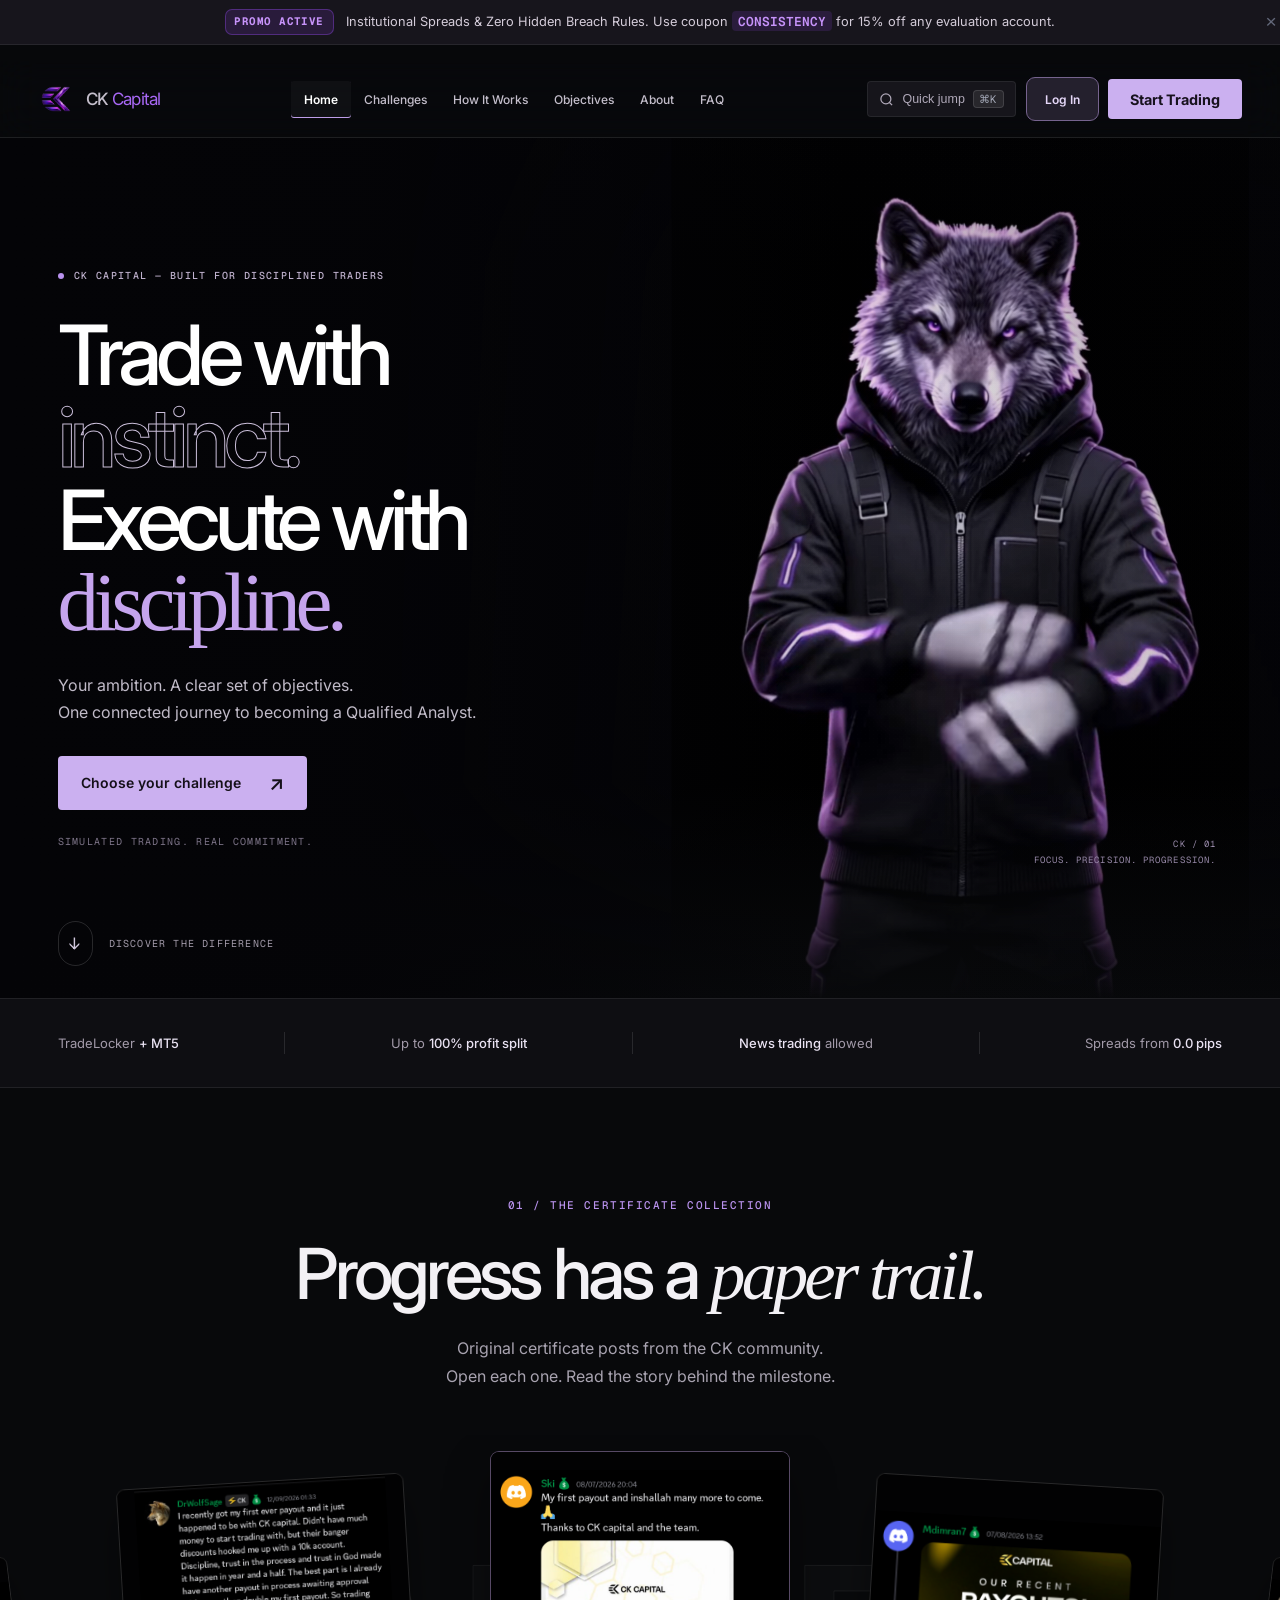
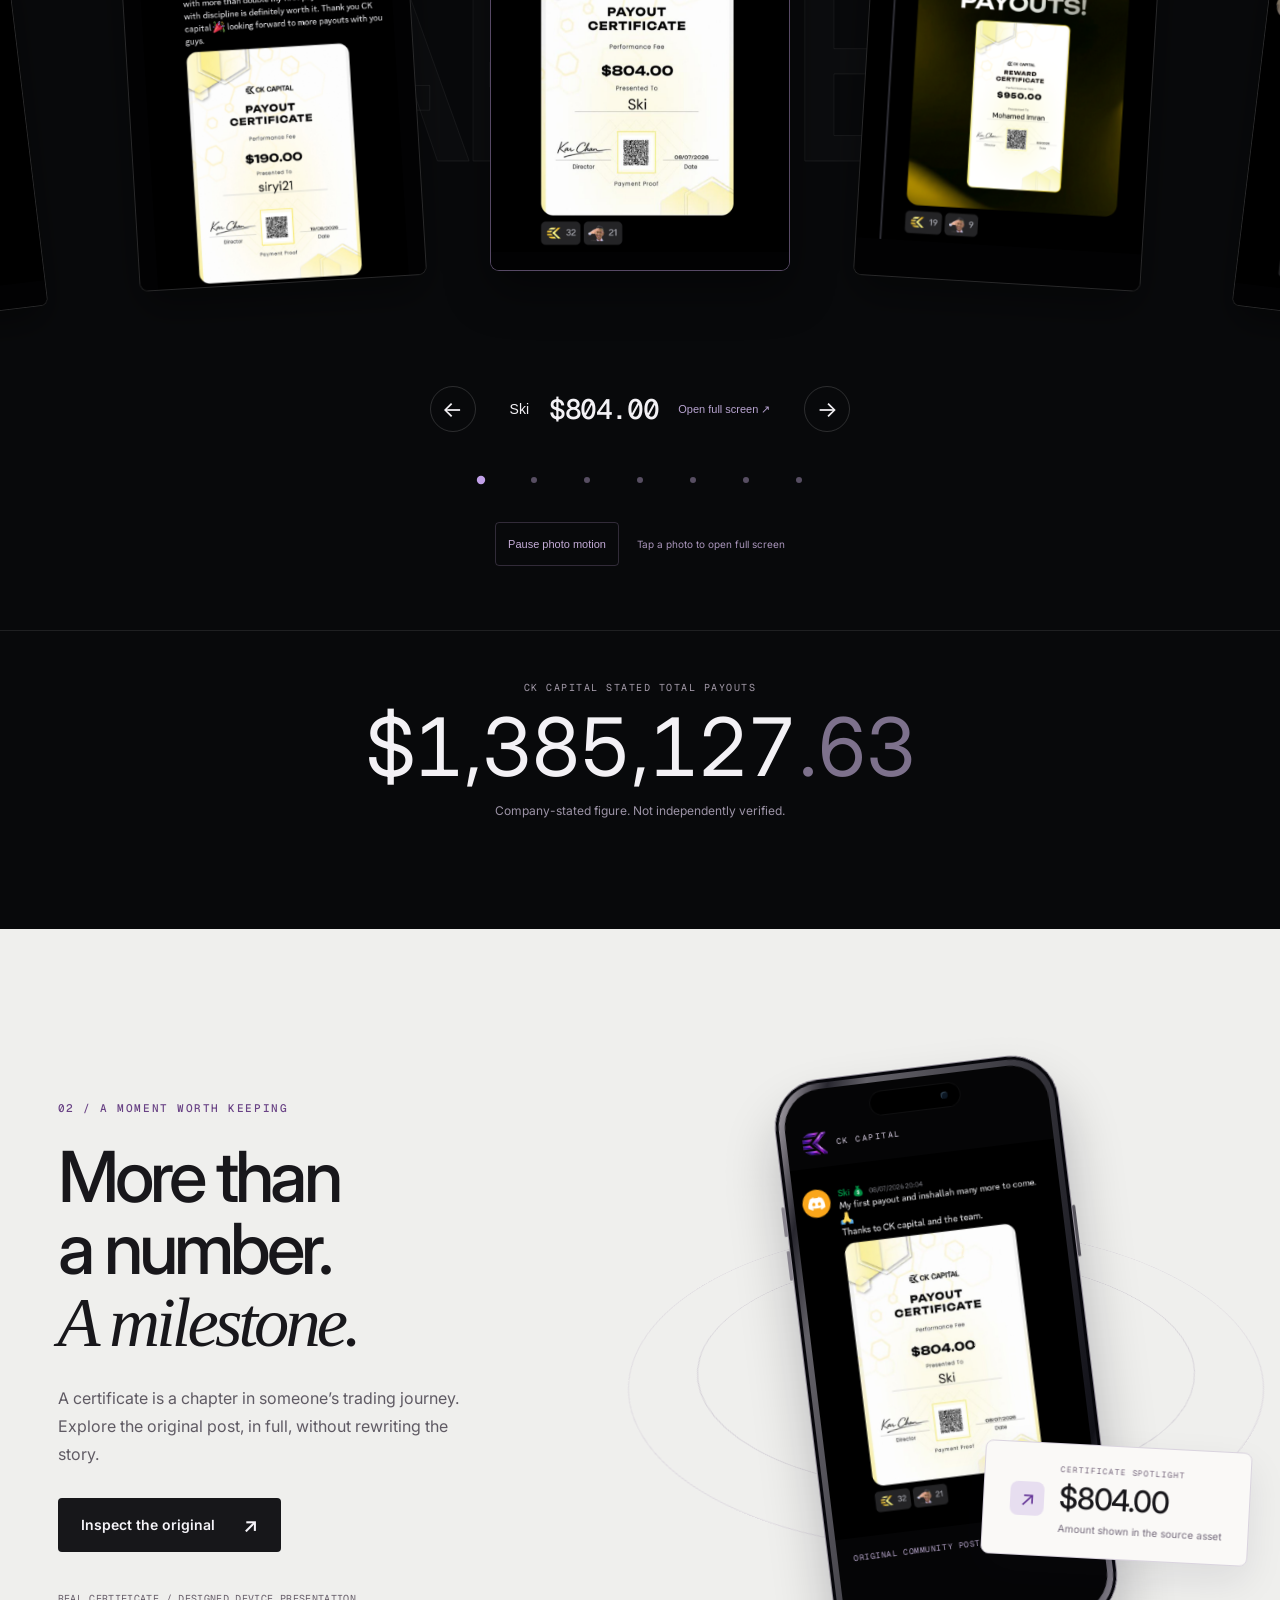
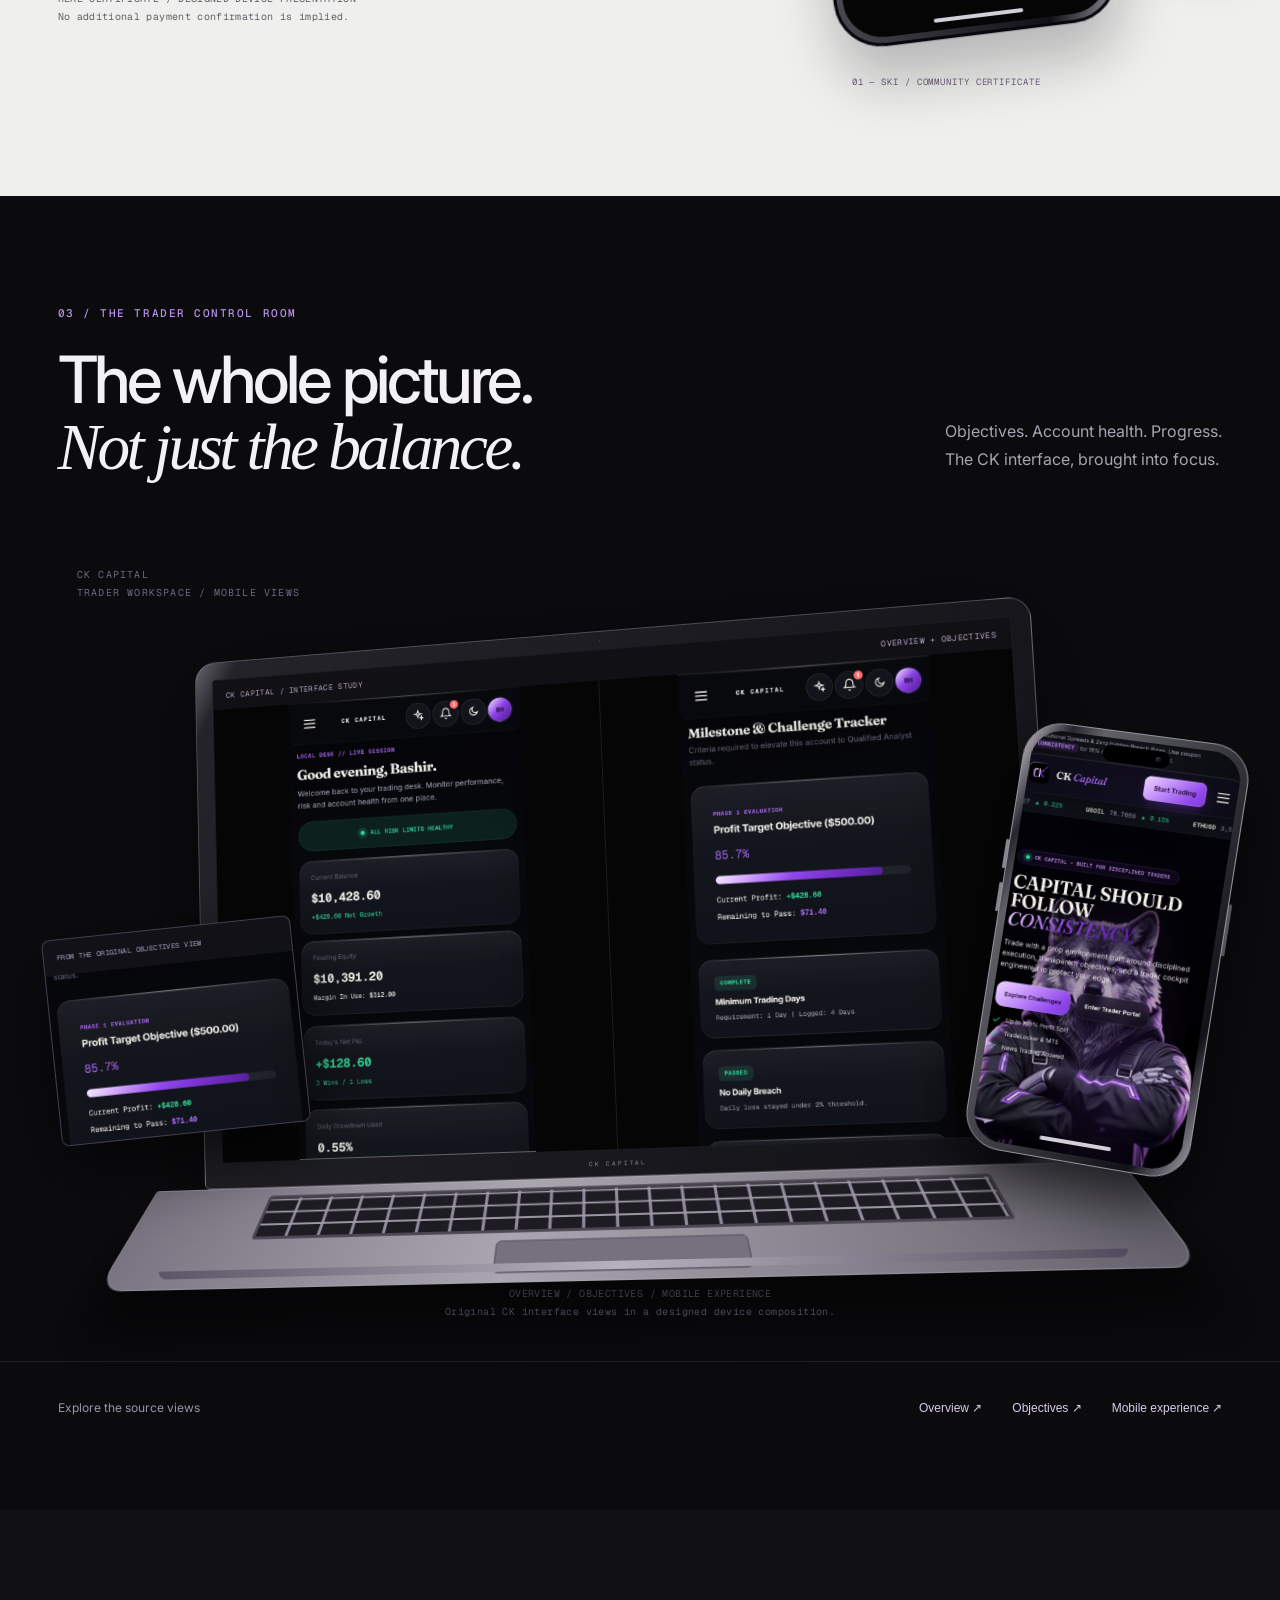
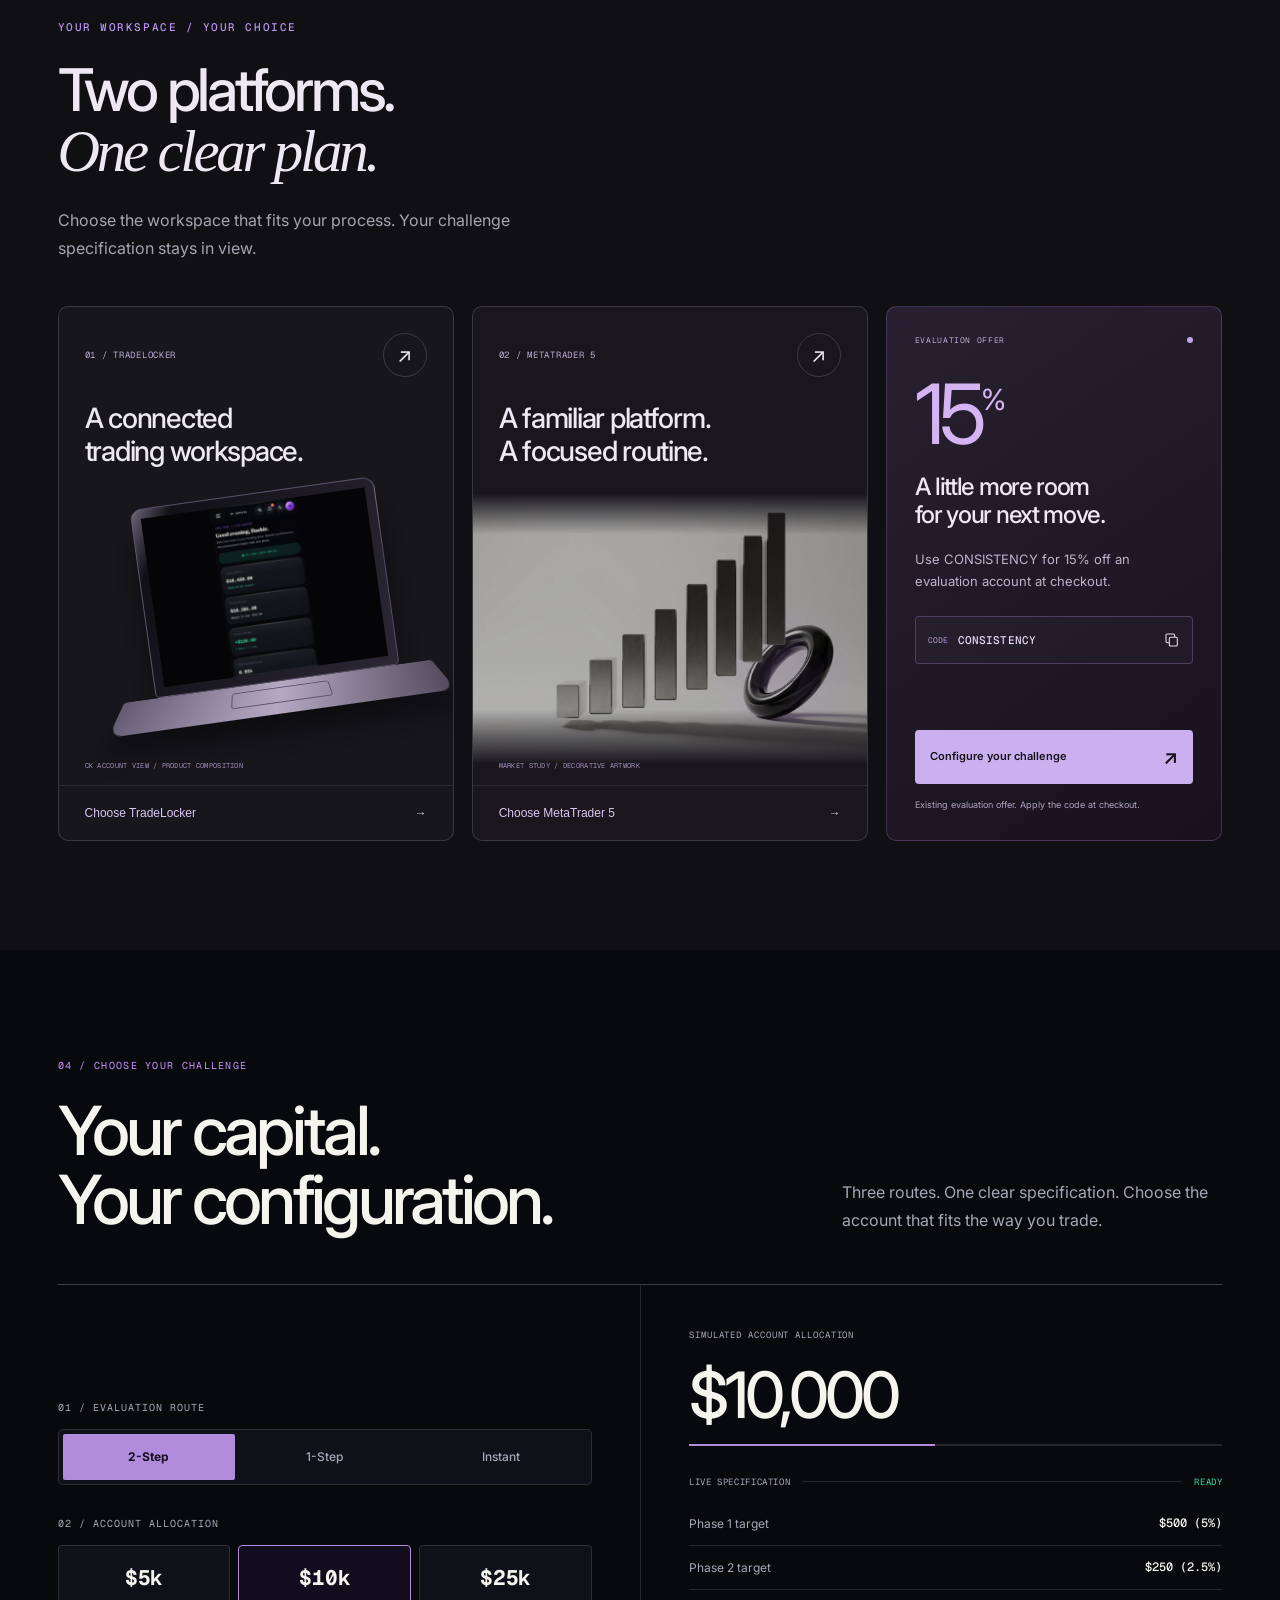
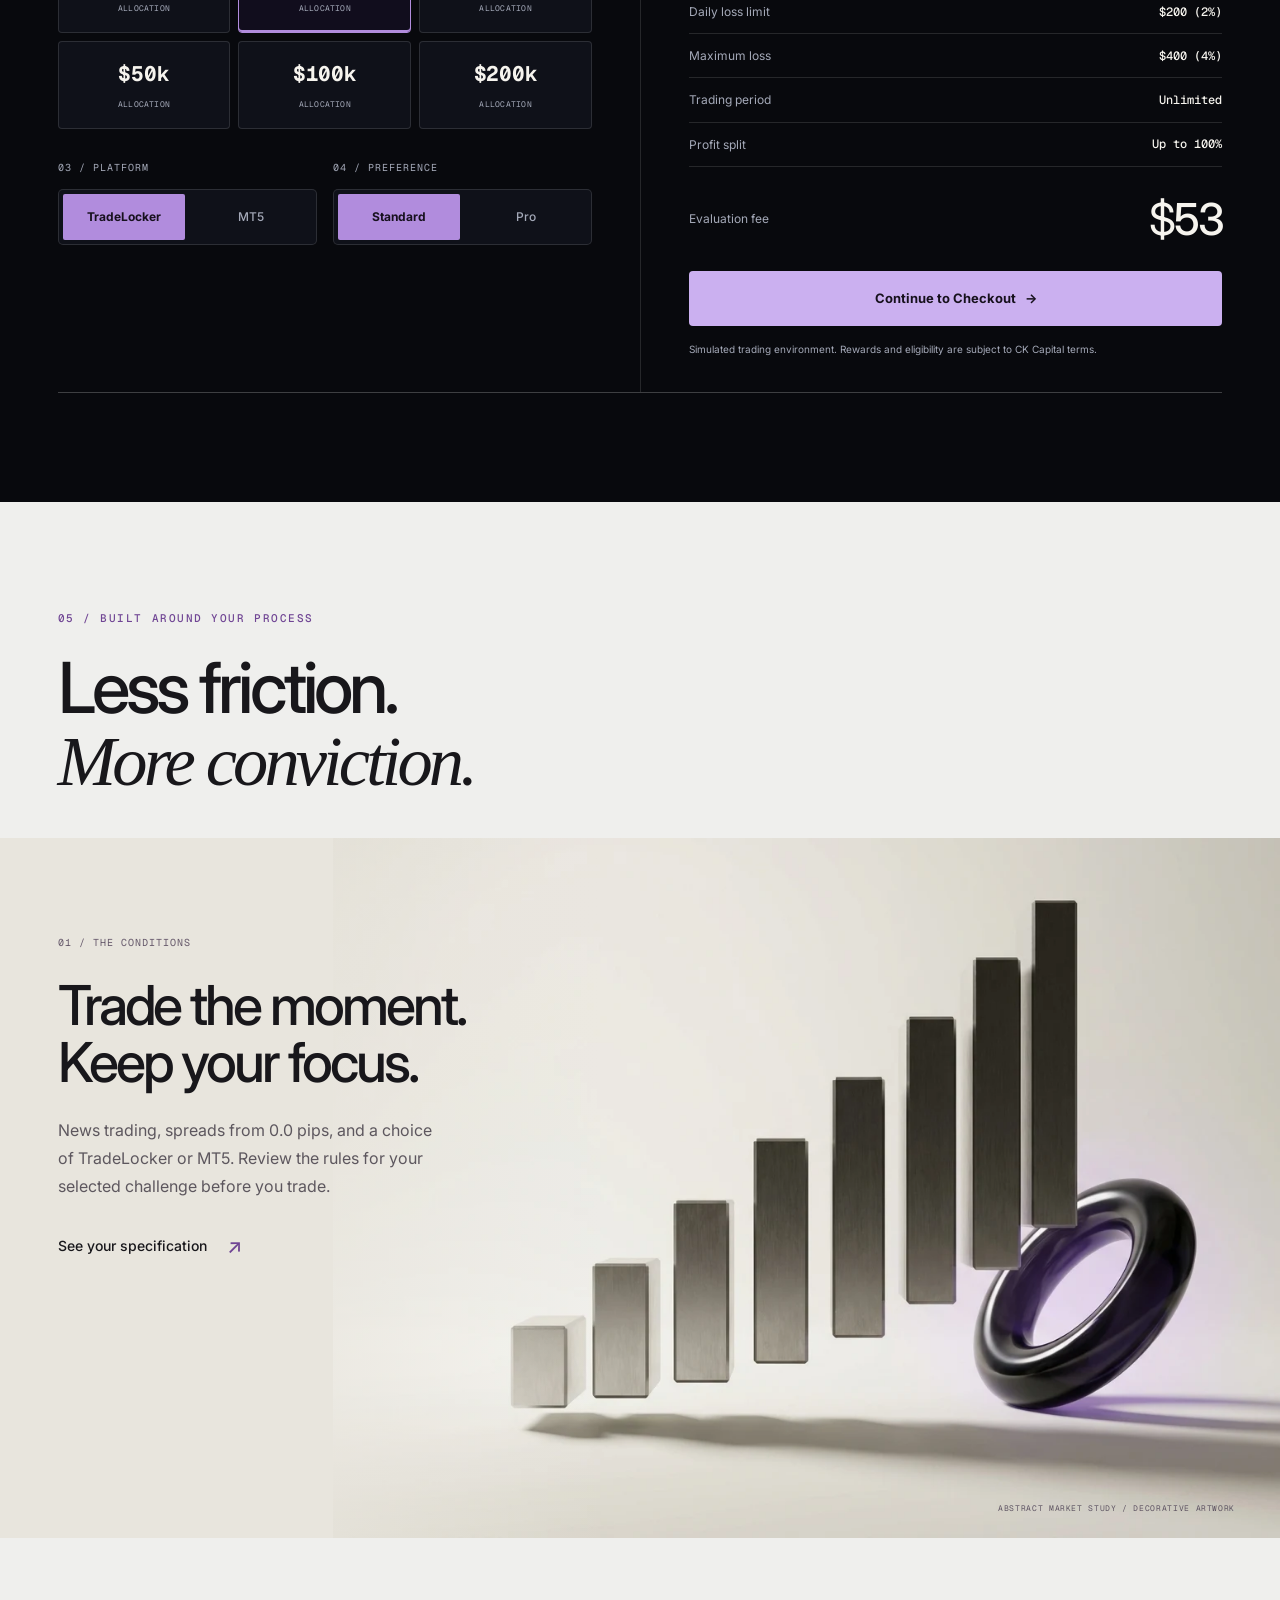
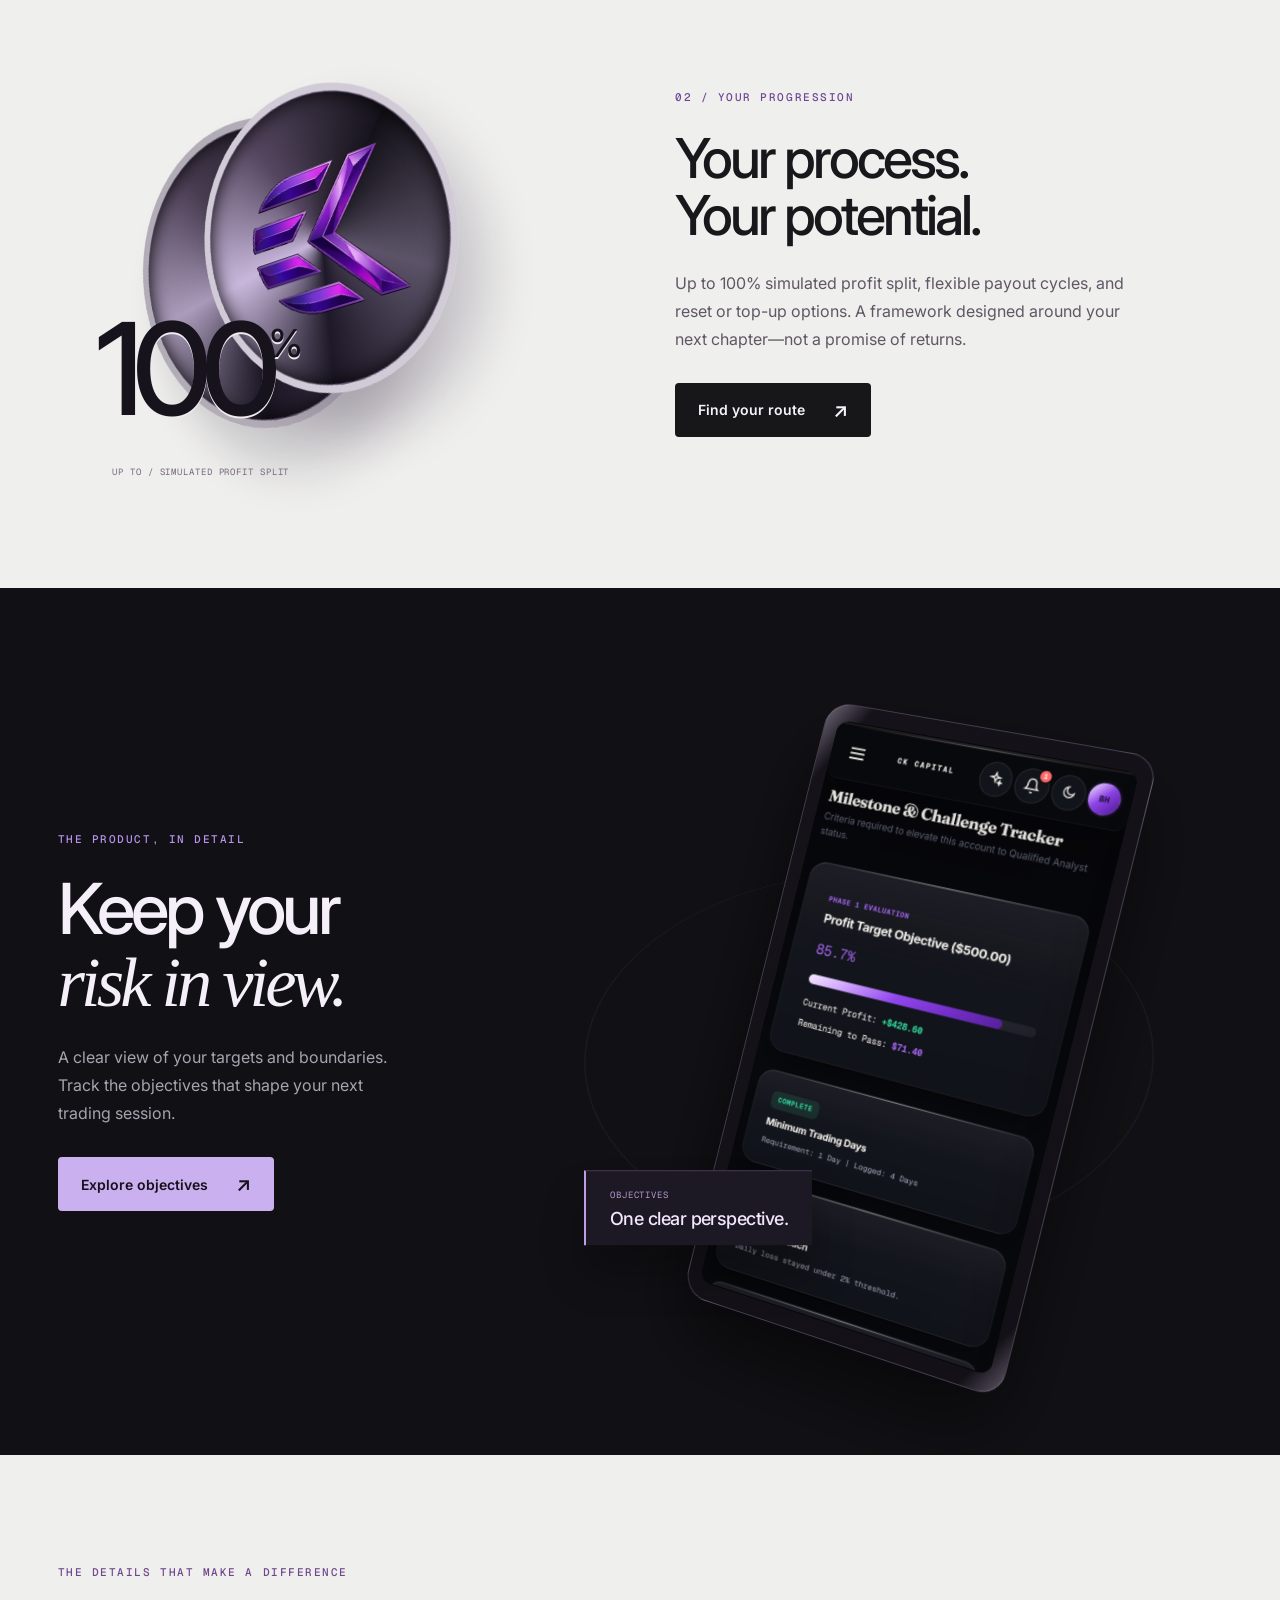
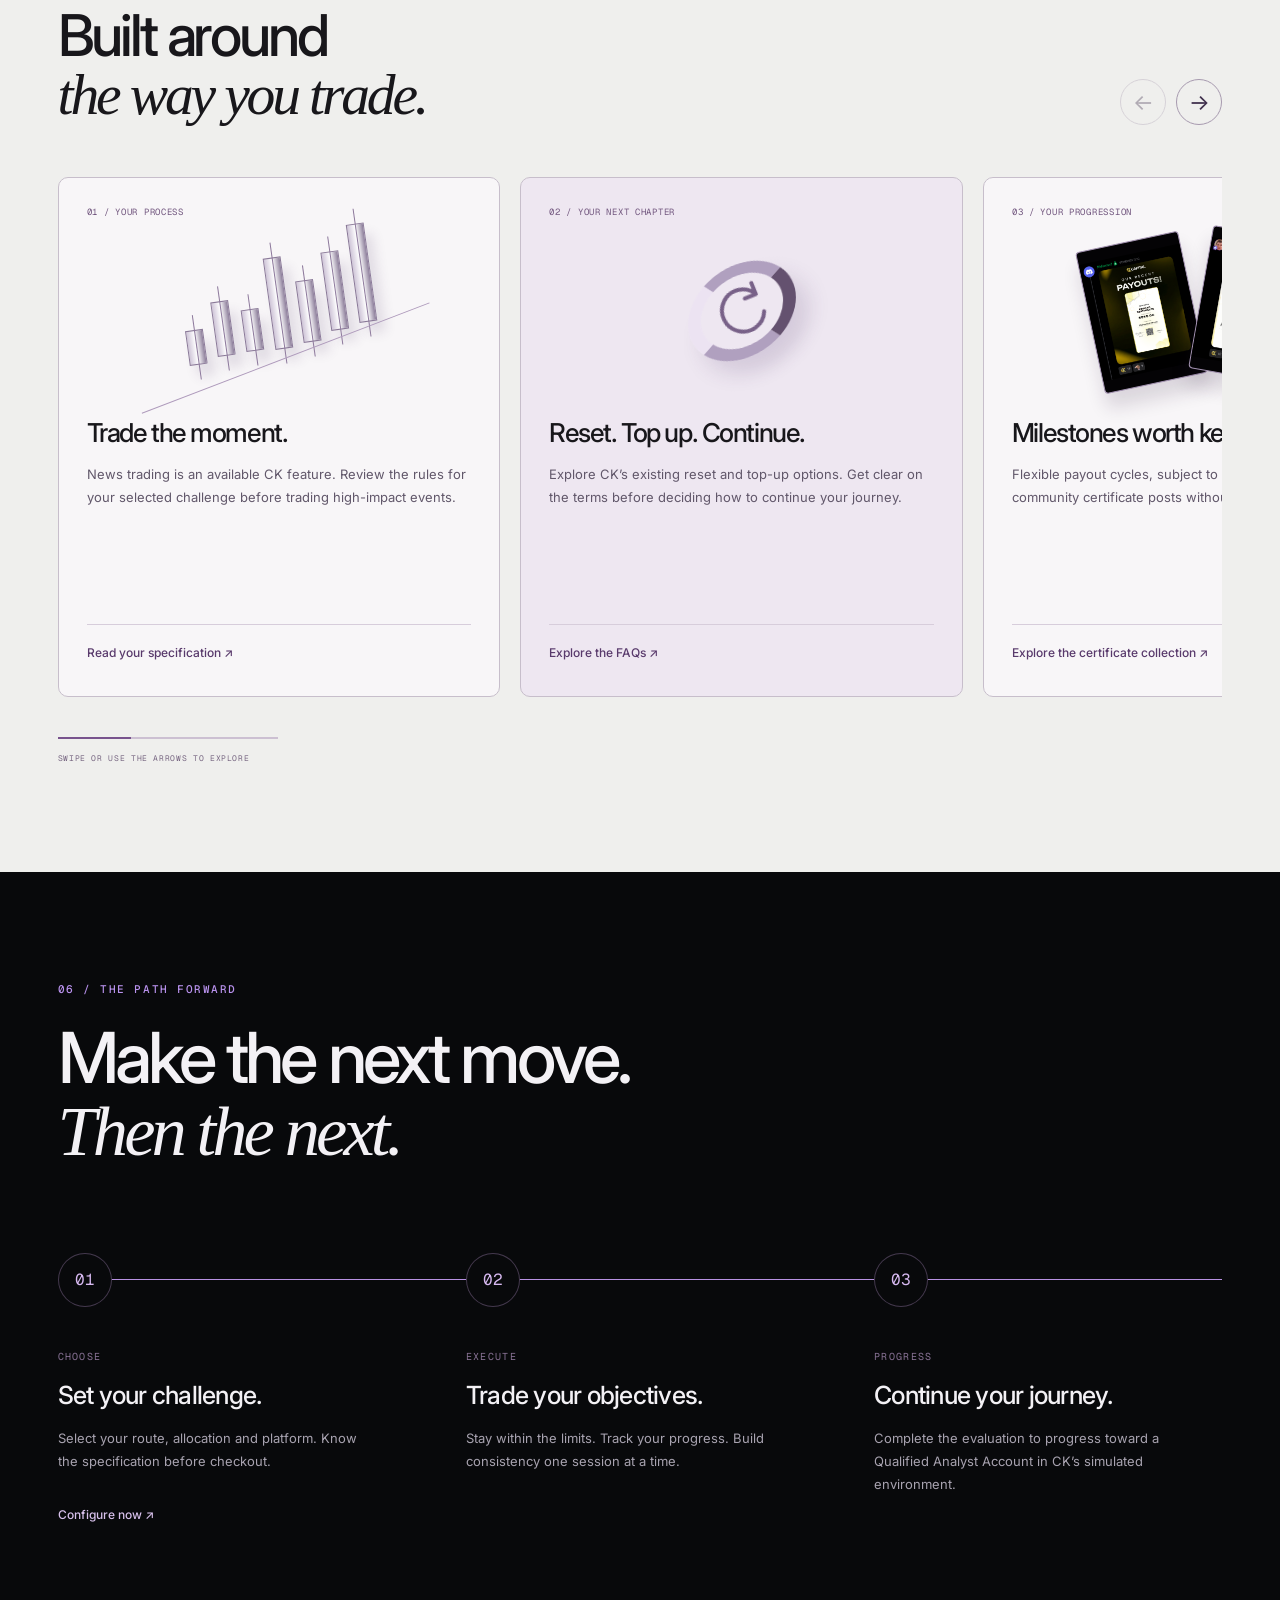
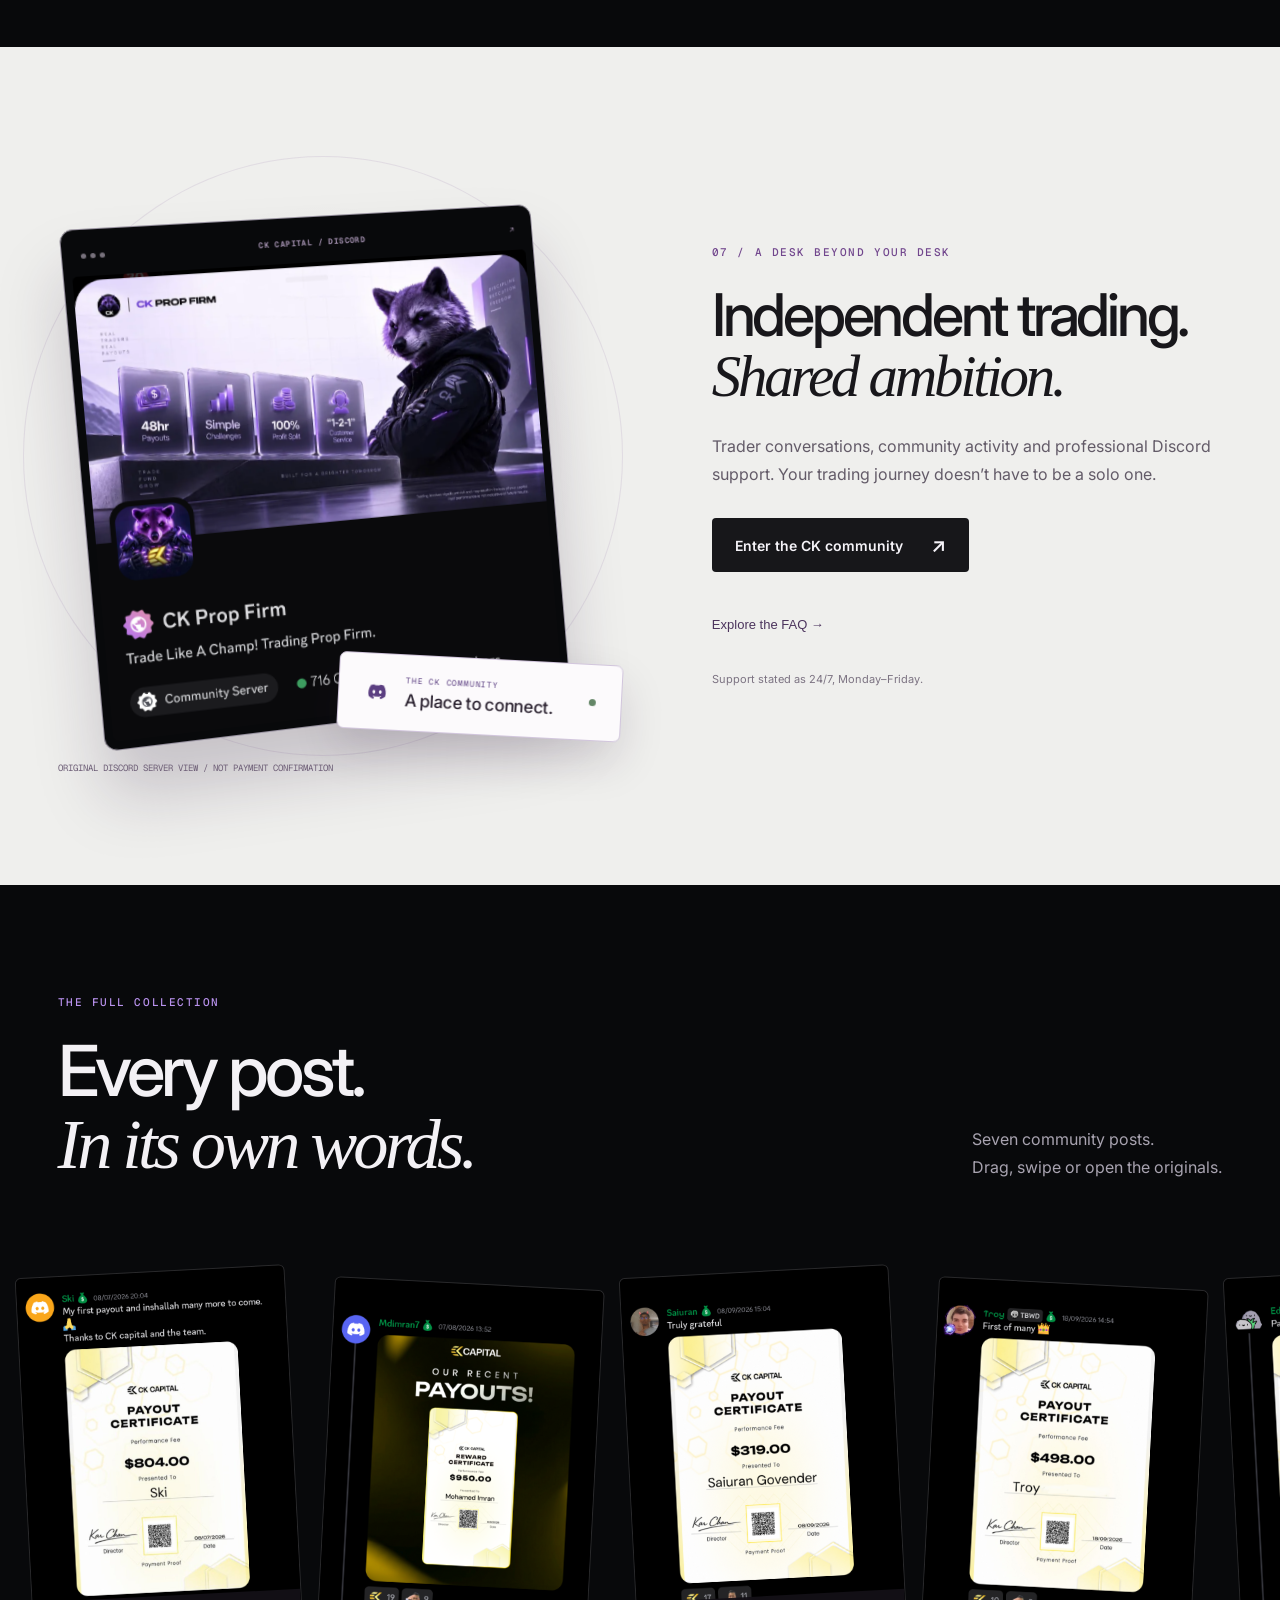
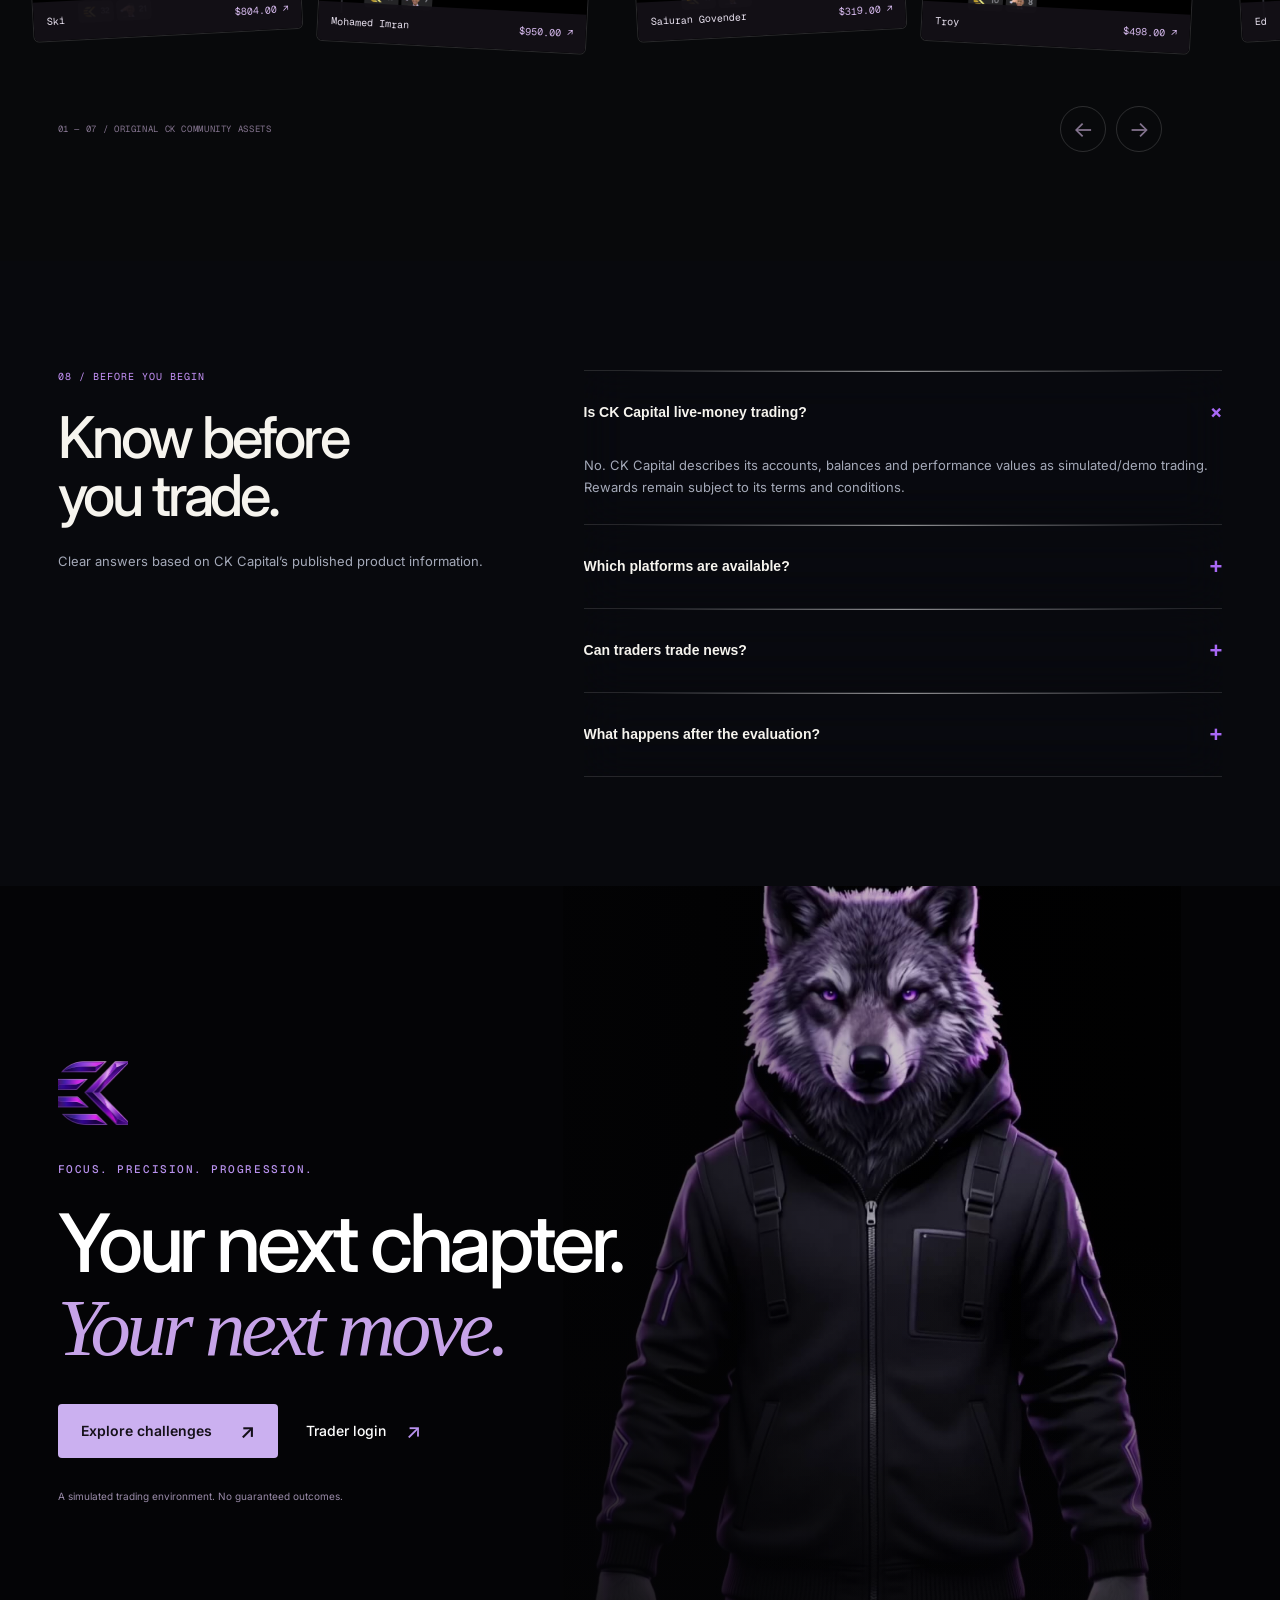
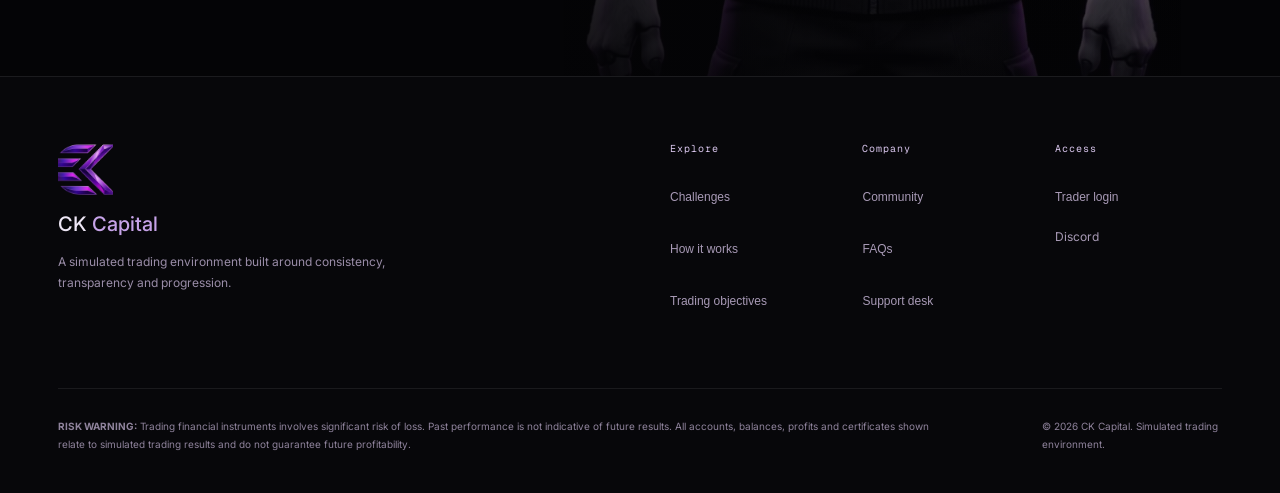
==== commit 41162e9f: "Brand new Ui" ====
--- a/index.html
+++ b/index.html
@@ -2,57 +2,37 @@
 <html lang="en">
 <head>
   <meta charset="UTF-8" />
-  <meta name="viewport" content="width=device-width, initial-scale=1.0, maximum-scale=1.0, user-scalable=no" />
+  <meta name="viewport" content="width=device-width, initial-scale=1.0" />
   <title>CK Capital | Institutional Prop Trading & Trader Control Room</title>
-  <link rel="icon" type="image/svg+xml" href="data:image/svg+xml,%3Csvg xmlns='http://www.w3.org/2000/svg' viewBox='0 0 44 44'%3E%3Cdefs%3E%3ClinearGradient id='g' x1='11' y1='13' x2='33' y2='31' gradientUnits='userSpaceOnUse'%3E%3Cstop offset='0' stop-color='%23FBF1D2'/%3E%3Cstop offset='.28' stop-color='%23F0D383'/%3E%3Cstop offset='.58' stop-color='%23D4AF37'/%3E%3Cstop offset='.82' stop-color='%23B4872C'/%3E%3Cstop offset='1' stop-color='%238C6423'/%3E%3C/linearGradient%3E%3C/defs%3E%3Crect width='44' height='44' rx='10.5' fill='%23131419'/%3E%3Cpath d='M19.2 14H15.4C13.5 14 12 15.6 12 17.5V26.5C12 28.4 13.5 30 15.4 30H19.2' stroke='url(%23g)' stroke-width='2.8' stroke-linecap='round' fill='none'/%3E%3Cpath d='M23.2 14V30' stroke='%23F7F1E4' stroke-width='2.8' stroke-linecap='round'/%3E%3Cpath d='M31.2 15L23.6 22L31.8 29' stroke='url(%23g)' stroke-width='2.8' stroke-linecap='round' stroke-linejoin='round' fill='none'/%3E%3C/svg%3E" />
+  <link rel="icon" type="image/x-icon" href="favicon.ico" />
   <link rel="preconnect" href="https://fonts.googleapis.com">
   <link rel="preconnect" href="https://fonts.gstatic.com" crossorigin>
   <link href="https://fonts.googleapis.com/css2?family=Fraunces:ital,opsz,wght@0,9..144,400;0,9..144,500;0,9..144,600;0,9..144,700;1,9..144,500;1,9..144,600&family=Geist+Mono:wght@400;500;600;700&family=Inter:wght@300;400;500;600;700;800&display=swap" rel="stylesheet">
   <link rel="stylesheet" href="styles.css" />
   <link rel="stylesheet" href="responsive.css" />
+  <link rel="stylesheet" href="homepage.css" />
+  <link rel="stylesheet" href="dashboard.css" />
+  <link rel="stylesheet" href="assistant.css" />
+  <link rel="stylesheet" href="certificates.css" />
+  <link rel="stylesheet" href="public-polish.css" />
 </head>
 <body data-theme="dark">
-
-  <!-- CK CAPITAL BRAND MARK — shared sprite, referenced via <use> everywhere -->
-  <svg width="0" height="0" style="position:absolute" aria-hidden="true">
-    <symbol id="ck-logo-symbol" viewBox="0 0 44 44">
-      <defs>
-        <radialGradient id="ckBadgeBg" cx="32%" cy="18%" r="95%">
-          <stop offset="0" stop-color="#1d2029"/>
-          <stop offset="55%" stop-color="#131419"/>
-          <stop offset="100%" stop-color="#08090c"/>
-        </radialGradient>
-        <linearGradient id="ckGold" x1="11" y1="13" x2="33" y2="31" gradientUnits="userSpaceOnUse">
-          <stop offset="0" stop-color="#F4E9FF"/>
-          <stop offset="0.28" stop-color="#D6ADFF"/>
-          <stop offset="0.58" stop-color="#9147ED"/>
-          <stop offset="0.82" stop-color="#7530C9"/>
-          <stop offset="1" stop-color="#56209A"/>
-        </linearGradient>
-        <linearGradient id="ckBevel" x1="3" y1="3" x2="41" y2="41" gradientUnits="userSpaceOnUse">
-          <stop offset="0" stop-color="#FFFFFF" stop-opacity="0.6"/>
-          <stop offset="0.5" stop-color="#9147ED" stop-opacity="0.28"/>
-          <stop offset="1" stop-color="#000000" stop-opacity="0.5"/>
-        </linearGradient>
-        <radialGradient id="ckSheen" cx="50%" cy="50%" r="50%">
-          <stop offset="0" stop-color="#FFFFFF" stop-opacity="0.4"/>
-          <stop offset="100%" stop-color="#FFFFFF" stop-opacity="0"/>
-        </radialGradient>
-        <clipPath id="ckClip"><rect x="0.5" y="0.5" width="43" height="43" rx="10.5"/></clipPath>
-      </defs>
-      <rect width="44" height="44" rx="10.5" fill="url(#ckBadgeBg)"/>
-      <ellipse cx="13" cy="9" rx="16" ry="9" fill="url(#ckSheen)" clip-path="url(#ckClip)"/>
-      <rect x="0.5" y="0.5" width="43" height="43" rx="10.5" stroke="url(#ckBevel)" stroke-width="1"/>
-      <path d="M19.2 14H15.4C13.5 14 12 15.6 12 17.5V26.5C12 28.4 13.5 30 15.4 30H19.2" stroke="url(#ckGold)" stroke-width="2.6" stroke-linecap="round"/>
-      <path d="M23.2 14V30" stroke="#F7F1E4" stroke-width="2.6" stroke-linecap="round"/>
-      <path d="M31.2 15L23.6 22L31.8 29" stroke="url(#ckGold)" stroke-width="2.6" stroke-linecap="round" stroke-linejoin="round"/>
-      <circle cx="31.8" cy="29" r="1.5" fill="url(#ckGold)"/>
-      <path d="M33.5 12L37.5 8" stroke="url(#ckGold)" stroke-width="1.4" stroke-linecap="round" opacity="0.85"/>
-      <circle cx="37.5" cy="8" r="1.3" fill="url(#ckGold)" opacity="0.9"/>
-    </symbol>
-  </svg>
-
-  <!-- ANIMATED AURORA BACKDROP — sits behind all content, drifts slowly -->
+  <script>
+    (() => {
+      try {
+        const saved = JSON.parse(localStorage.getItem('CK_CAPITAL_V1_STATE') || 'null');
+        const preference = saved?.theme || 'dark';
+        const resolved = preference === 'system'
+          ? (matchMedia('(prefers-color-scheme: light)').matches ? 'light' : 'dark')
+          : (preference === 'light' ? 'light' : 'dark');
+        document.body.dataset.theme = resolved;
+        document.body.dataset.themePreference = preference;
+        document.documentElement.style.colorScheme = resolved;
+      } catch (_) {}
+    })();
+  </script>
+
+<!-- ANIMATED AURORA BACKDROP — sits behind all content, drifts slowly -->
   <div class="aurora-bg" aria-hidden="true">
     <span class="aurora-blob blob-a"></span>
     <span class="aurora-blob blob-b"></span>
@@ -77,7 +57,7 @@
   <header class="main-header" id="header">
     <div class="container header-container">
       <div class="brand-monogram" data-nav="home">
-        <svg class="ck-logo-svg" viewBox="0 0 44 44" width="36" height="36" xmlns="http://www.w3.org/2000/svg"><use href="#ck-logo-symbol"/></svg>
+        <img class="h5-nav-logo" src="assets/real/brand/ck-capital-logo-transparent.webp" alt="CK Capital logo" width="36" height="36" />
         <span class="brand-wordmark">CK <span>Capital</span></span>
       </div>
 
@@ -100,7 +80,7 @@
         </button>
         <button class="btn btn-ghost" id="nav-btn-auth">Log In</button>
         <button class="btn btn-primary" id="nav-btn-portal" data-nav="challenges">Start Trading</button>
-        <button class="btn-hamburger" id="btn-hamburger" aria-label="Toggle navigation">
+        <button class="btn-hamburger" id="btn-hamburger" aria-label="Toggle navigation" aria-controls="mobile-drawer" aria-expanded="false">
           <span></span><span></span><span></span>
         </button>
       </div>
@@ -113,712 +93,133 @@
   </div>
 
   <!-- MOBILE NAVIGATION DRAWER -->
-  <aside class="mobile-drawer" id="mobile-drawer">
-    <div class="drawer-header">
-      <div class="brand-monogram" data-nav="home">
-        <svg class="ck-logo-svg" viewBox="0 0 44 44" width="32" height="32" xmlns="http://www.w3.org/2000/svg"><use href="#ck-logo-symbol"/></svg>
-        <span class="brand-wordmark">CK <span>Capital</span></span>
-      </div>
-      <button class="drawer-close" id="btn-close-drawer">&times;</button>
-    </div>
-    <div class="drawer-links">
-      <button class="drawer-link" data-nav="home">Home</button>
-      <button class="drawer-link" data-nav="challenges">Challenge Terminal</button>
-      <button class="drawer-link" data-nav="how-it-works">How It Works</button>
-      <button class="drawer-link" data-nav="objectives">Trading Objectives</button>
-      <button class="drawer-link" data-nav="about">About Institution</button>
-      <button class="drawer-link" data-nav="faq">FAQ Knowledge Base</button>
-      <button class="drawer-link" id="drawer-link-cmdk">Quick Jump Search</button>
-      <hr class="drawer-divider" />
-      <button class="drawer-link" id="mobile-link-auth">Log In</button>
-      <button class="btn btn-primary btn-block" data-nav="challenges">Get Funded Now</button>
-    </div>
-  </aside>
+  <div id="public-menu-shade" hidden></div><aside class="mobile-drawer" id="mobile-drawer" aria-hidden="true" role="dialog" aria-modal="true" aria-labelledby="public-menu-title" inert>
+<div class="drawer-header"><div class="brand-monogram"><img src="assets/real/brand/ck-capital-logo-transparent.webp" alt="" width="35" height="35"><span class="brand-wordmark">CK <span>Capital</span></span></div><button class="drawer-close" id="btn-close-drawer" aria-label="Close navigation"><svg width="18" height="18" viewBox="0 0 24 24" fill="none" stroke="currentColor" stroke-width="1.8" aria-hidden="true"><path d="m6 6 12 12M18 6 6 18"/></svg></button></div>
+<div class="public-menu-body"><div class="public-menu-intro"><small>FIND YOUR WAY</small><h2 id="public-menu-title">Your next chapter.</h2><p>Explore CK. Choose your path.</p></div><nav class="drawer-links" aria-label="Main website navigation"><button class="drawer-link public-menu-card" data-nav="home"><svg width="21" height="21" viewBox="0 0 24 24" fill="none" stroke="currentColor" stroke-width="1.5" aria-hidden="true"><path d="m3 10 9-7 9 7v10H3Z"/><path d="M9 20v-7h6v7"/></svg><span><strong>Home</strong><small>The CK experience</small></span><b aria-hidden="true">↗</b></button><button class="drawer-link public-menu-card" data-nav="challenges"><svg width="21" height="21" viewBox="0 0 24 24" fill="none" stroke="currentColor" stroke-width="1.5" aria-hidden="true"><rect x="4" y="3" width="16" height="18" rx="3"/><path d="m8 9 2 2 5-5M8 16h8"/></svg><span><strong>Challenges</strong><small>Find your route</small></span><b aria-hidden="true">↗</b></button><button class="drawer-link public-menu-card" data-nav="how-it-works"><svg width="21" height="21" viewBox="0 0 24 24" fill="none" stroke="currentColor" stroke-width="1.5" aria-hidden="true"><circle cx="6" cy="6" r="3"/><circle cx="18" cy="18" r="3"/><path d="M9 6h9v9M6 9v9h9"/></svg><span><strong>How it works</strong><small>Your next steps</small></span><b aria-hidden="true">↗</b></button><button class="drawer-link public-menu-card" data-nav="objectives"><svg width="21" height="21" viewBox="0 0 24 24" fill="none" stroke="currentColor" stroke-width="1.5" aria-hidden="true"><circle cx="12" cy="12" r="9"/><circle cx="12" cy="12" r="5"/><circle cx="12" cy="12" r="1"/></svg><span><strong>Objectives</strong><small>Know the framework</small></span><b aria-hidden="true">↗</b></button><button class="drawer-link public-menu-card" data-nav="about"><svg width="21" height="21" viewBox="0 0 24 24" fill="none" stroke="currentColor" stroke-width="1.5" aria-hidden="true"><circle cx="9" cy="8" r="3"/><path d="M3 20v-2a6 6 0 0 1 12 0v2M17 5a3 3 0 0 1 0 6M17 14a5 5 0 0 1 4 5"/></svg><span><strong>Community</strong><small>A desk beyond yours</small></span><b aria-hidden="true">↗</b></button><button class="drawer-link public-menu-card" data-nav="faq"><svg width="21" height="21" viewBox="0 0 24 24" fill="none" stroke="currentColor" stroke-width="1.5" aria-hidden="true"><circle cx="12" cy="12" r="9"/><path d="M9 9a3 3 0 0 1 6 0c0 2-3 2-3 4M12 17h.01"/></svg><span><strong>FAQs</strong><small>Answers, made clear</small></span><b aria-hidden="true">↗</b></button></nav><button class="drawer-link public-menu-search" id="drawer-link-cmdk"><svg width="18" height="18" viewBox="0 0 24 24" fill="none" stroke="currentColor" stroke-width="1.7" aria-hidden="true"><circle cx="10" cy="10" r="6"/><path d="m15 15 5 5"/></svg><span>Search the website</span><kbd>⌘K</kbd></button><section class="public-menu-access"><span>YOUR TRADER WORKSPACE</span><p>Already part of CK? Pick up where you left off.</p><button class="drawer-link" id="mobile-link-auth"><span>Trader login</span><svg width="18" height="18" viewBox="0 0 24 24" fill="none" stroke="currentColor" stroke-width="1.7" aria-hidden="true"><path d="M5 12h14m-6-6 6 6-6 6"/></svg></button><button class="drawer-link" id="mobile-link-register">New here? Create an account</button></section><div class="public-menu-foot"><span>SIMULATED TRADING / CK CAPITAL</span><a href="https://discord.com/invite/hGSVx9CmS2" target="_blank" rel="noopener">Our community ↗</a></div></div></aside>
 
   <!-- ============================================================ -->
   <!-- VIEW 1: PUBLIC PORTAL (LANDING / HOME / CHALLENGE / CONTENT) -->
   <!-- ============================================================ -->
-  <main id="public-view" class="view-panel active">
-    
-    <!-- HERO SECTION -->
-    <section class="hero-section hero-video-section" id="hero-sec">
-      <div class="hero-video-backdrop" aria-hidden="true">
-        <video id="hero-wolf-video" class="hero-wolf-video" autoplay muted loop playsinline preload="auto" poster="assets/ck-wolf-poster.jpg">
-          <source src="assets/ck-wolf-hero.mp4" type="video/mp4">
-          <source src="assets/ck-wolf-hero.webm" type="video/webm">
-        </video>
-        <div class="hero-video-tint"></div>
-        <div class="hero-video-glow"></div>
-      </div>
-
-      <div class="container hero-video-content">
-        <div class="hero-content hero-overlay-copy">
-          <div class="badge-status">
-            <span class="status-pulse"></span>
-            CK CAPITAL • BUILT FOR DISCIPLINED TRADERS
-          </div>
-          <h1 class="hero-title">CAPITAL SHOULD FOLLOW <span class="gold-gradient-text">CONSISTENCY.</span></h1>
-          <p class="hero-subtitle">
-            Trade with a prop environment built around disciplined execution, transparent objectives, and a trader cockpit engineered to protect your edge.
-          </p>
-          <div class="hero-cta-group">
-            <button class="btn btn-primary btn-large" data-scroll="challenge-terminal">Explore Challenges</button>
-            <button class="btn btn-secondary btn-large" id="hero-btn-demo-portal">Enter Trader Portal</button>
-          </div>
-          <div class="hero-pills">
-            <div class="pill-item">
-              <svg width="16" height="16" viewBox="0 0 24 24" fill="none" stroke="currentColor" stroke-width="2"><polyline points="20 6 9 17 4 12"/></svg>
-              Up to 100% Profit Split
-            </div>
-            <div class="pill-item">
-              <svg width="16" height="16" viewBox="0 0 24 24" fill="none" stroke="currentColor" stroke-width="2"><polyline points="20 6 9 17 4 12"/></svg>
-              TradeLocker &amp; MT5
-            </div>
-            <div class="pill-item">
-              <svg width="16" height="16" viewBox="0 0 24 24" fill="none" stroke="currentColor" stroke-width="2"><polyline points="20 6 9 17 4 12"/></svg>
-              News Trading Allowed
-            </div>
-          </div>
-        </div>
-
-        <!-- Content card deliberately sits ON TOP of the character video, not beside it. -->
-        <div class="hero-stats-card glass-panel" aria-label="CK Capital key figures">
-          <div class="hero-stat">
-            <strong class="font-mono">$1.2M</strong>
-            <span>Maximum funding scale</span>
-          </div>
-          <div class="hero-stat">
-            <strong class="font-mono">100%</strong>
-            <span>Top profit split tier</span>
-          </div>
-          <div class="hero-stat">
-            <strong class="font-mono">MT5</strong>
-            <span>Trading platform</span>
-          </div>
-          <div class="hero-stat">
-            <strong class="font-mono">24/7</strong>
-            <span>Trader cockpit access</span>
-          </div>
-        </div>
-      </div>
-    </section>
-
-    <!-- TRUST STATS SECTION -->
-    <section class="trust-strip">
-      <div class="container trust-grid">
-        <div class="trust-stat">
-          <div class="stat-number font-mono">$1.2M</div>
-          <div class="stat-label">Max Funding Scale</div>
-        </div>
-        <div class="trust-stat">
-          <div class="stat-number font-mono">Up to 100%</div>
-          <div class="stat-label">Profit Split Tiers</div>
-        </div>
-        <div class="trust-stat">
-          <div class="stat-number font-mono">1 Day</div>
-          <div class="stat-label">Min. Trading Days</div>
-        </div>
-        <div class="trust-stat">
-          <div class="stat-number font-mono">0.0 Pips</div>
-          <div class="stat-label">Institutional Raw Spreads</div>
-        </div>
-      </div>
-    </section>
-
-    <!-- POWERED BY / TECH STRIP -->
-    <section class="tech-strip" data-reveal>
-      <div class="container">
-        <p class="tech-strip-label">Execute On Institutional-Grade Infrastructure</p>
-        <div class="tech-badges-row">
-          <span class="tech-badge"><svg width="16" height="16" viewBox="0 0 24 24" fill="none" stroke="currentColor" stroke-width="2"><rect x="3" y="3" width="18" height="18" rx="3"/><path d="M8 12h8M8 8h5M8 16h3"/></svg> TradeLocker</span>
-          <span class="tech-badge"><svg width="16" height="16" viewBox="0 0 24 24" fill="none" stroke="currentColor" stroke-width="2"><path d="M3 17l6-6 4 4 8-8"/><path d="M15 7h6v6"/></svg> MetaTrader 5</span>
-          <span class="tech-badge"><svg width="16" height="16" viewBox="0 0 24 24" fill="none" stroke="currentColor" stroke-width="2"><path d="M3 3v18h18"/><path d="M7 14l4-4 3 3 5-6"/></svg> TradingView Charts</span>
-          <span class="tech-badge"><svg width="16" height="16" viewBox="0 0 24 24" fill="none" stroke="currentColor" stroke-width="2"><circle cx="12" cy="12" r="9"/><path d="M8 12h8M12 8v8"/></svg> Crypto &amp; Wire Payouts</span>
-          <span class="tech-badge"><svg width="16" height="16" viewBox="0 0 24 24" fill="none" stroke="currentColor" stroke-width="2"><path d="M20.9 7.5c-1.4-1-3.5-1.7-5.4-1.9l-.4 1c1 .2 2.1.6 3 1.1-2.6-1.1-6-1.1-8.7 0 .9-.5 2-.9 3-1.1l-.4-1c-1.9.2-4 .9-5.4 1.9-2 3-2.4 6.1-2.2 9 1.4 1.3 3.3 2.1 4.9 2.5l.7-1.2c-.8-.2-1.6-.6-2.3-1 .2.1.4.2.6.3 2.9 1.4 6.5 1.4 9.4 0 .2-.1.4-.2.6-.3-.7.4-1.5.8-2.3 1l.7 1.2c1.7-.4 3.5-1.2 4.9-2.5.3-3.5-.6-6.6-2.1-9z"/></svg> Discord Community</span>
-        </div>
-      </div>
-    </section>
-
-    <!-- WHY CK CAPITAL (VALUE PROPOSITIONS) -->
-    <section class="section why-section" id="why-ck">
-      <div class="container">
-        <div class="section-header" data-reveal>
-          <span class="section-subtitle">BUILT BY PRACTITIONERS</span>
-          <h2 class="section-title">Institutional Conditions. Zero Hidden Friction.</h2>
-          <p class="section-desc">We dismantled the predatory traps common in retail prop firms. Trade with clean objectives engineered for risk managers.</p>
-        </div>
-        <div class="feature-grid bento-grid">
-          <div class="feature-card feature-card-featured glass-panel" data-reveal>
-            <div class="feat-icon feat-icon-lg">
-              <svg width="28" height="28" viewBox="0 0 24 24" fill="none" stroke="#9147ED" stroke-width="2"><path d="M12 2v20M17 5H9.5a3.5 3.5 0 0 0 0 7h5a3.5 3.5 0 0 1 0 7H6"/></svg>
-            </div>
-            <h3>Flexible Payout Cadence</h3>
-            <p>Request payouts on demand or bi-weekly. Profit allocations processed rapidly via Crypto, Bank Wire, or PayPal without artificial gatekeeping.</p>
-            <div class="feat-mini-visual">
-              <div class="fmv-row">
-                <span class="fmv-label">Last simulated payout</span>
-                <span class="fmv-amount text-success font-mono">+$4,200.00</span>
-              </div>
-              <div class="fmv-row">
-                <span class="fmv-label">Settlement rail</span>
-                <span class="fmv-chip font-mono">USDT · TRC20</span>
-              </div>
-              <div class="fmv-row">
-                <span class="fmv-label">Time to wallet</span>
-                <span class="fmv-chip font-mono text-gold">8h 14m</span>
-              </div>
-            </div>
-          </div>
-          <div class="feature-card glass-panel" data-reveal>
-            <div class="feat-icon">
-              <svg width="24" height="24" viewBox="0 0 24 24" fill="none" stroke="#9147ED" stroke-width="2"><circle cx="12" cy="12" r="10"/><polyline points="12 6 12 12 16 14"/></svg>
-            </div>
-            <h3>News & Weekend Holding</h3>
-            <p>Trade tier-one macroeconomic volatility (NFP, CPI, FOMC) with confidence. Hold swing positions through weekend market closures on selected platforms.</p>
-          </div>
-          <div class="feature-card glass-panel" data-reveal>
-            <div class="feat-icon">
-              <svg width="24" height="24" viewBox="0 0 24 24" fill="none" stroke="#9147ED" stroke-width="2"><rect x="2" y="3" width="20" height="14" rx="2"/><line x1="8" y1="21" x2="16" y2="21"/><line x1="12" y1="17" x2="12" y2="21"/></svg>
-            </div>
-            <h3>Next-Gen Platforms</h3>
-            <p>Deploy algorithms or discretionary orders seamlessly across MT5 and TradeLocker with direct TradingView charting integration.</p>
-          </div>
-          <div class="feature-card glass-panel" data-reveal>
-            <div class="feature-card-inner">
-              <div class="feat-icon">
-                <svg width="24" height="24" viewBox="0 0 24 24" fill="none" stroke="#9147ED" stroke-width="2"><path d="M18 20V10M12 20V4M6 20v-6"/></svg>
-              </div>
-              <h3>Discipline Scaling Matrix</h3>
-              <p>Gain access to larger simulated capital brackets automatically as you establish statistical consistency and prudent drawdown control.</p>
-            </div>
-          </div>
-        </div>
-      </div>
-    </section>
-
-    <!-- CHALLENGE TERMINAL -->
-    <section class="section terminal-section" id="challenge-terminal">
-      <div class="container">
-        <div class="section-header" data-reveal>
-          <span class="section-subtitle">THE TRADING SPECIFICATION</span>
-          <h2 class="section-title">Configure Your Evaluation</h2>
-          <p class="section-desc">Select your preferred model, platform, and capital scale. Transparent risk criteria with no hidden breach triggers.</p>
-        </div>
-
-        <div class="config-terminal-wrapper glass-panel" data-reveal>
-          <!-- Model Selectors -->
-          <div class="terminal-ctrl-bar">
-            <div class="ctrl-group">
-              <label class="ctrl-label">Evaluation Model</label>
-              <div class="pill-selector" id="model-selector">
-                <button class="pill-btn active" data-model="2step">2-Step Evaluation</button>
-                <button class="pill-btn" data-model="1step">1-Step Fast Track</button>
-                <button class="pill-btn" data-model="instant">Instant Funding</button>
-              </div>
-            </div>
-
-            <div class="ctrl-group">
-              <label class="ctrl-label">Platform</label>
-              <div class="pill-selector" id="platform-selector">
-                <button class="pill-btn active" data-platform="TradeLocker">TradeLocker</button>
-                <button class="pill-btn" data-platform="MT5">MetaTrader 5</button>
-              </div>
-            </div>
-
-            <div class="ctrl-group">
-              <label class="ctrl-label">Execution Profile</label>
-              <div class="pill-selector" id="preference-selector">
-                <button class="pill-btn active" data-pref="Standard">Standard</button>
-                <button class="pill-btn" data-pref="Pro">Pro Raw Spreads</button>
-              </div>
-            </div>
-          </div>
-
-          <!-- Account Size Selector -->
-          <div class="capital-selector-row">
-            <label class="ctrl-label">Select Account Capital</label>
-            <div class="sizes-scroll-grid" id="sizes-container">
-              <!-- Rendered dynamically by JS -->
-            </div>
-          </div>
-
-          <!-- Dynamic Specification Details Card -->
-          <div class="challenge-spec-grid">
-            <div class="spec-col">
-              <div class="spec-metric">
-                <span class="m-title">Profit Target (Step 1)</span>
-                <span class="m-val font-mono" id="spec-target1">$500 (5%)</span>
-              </div>
-              <div class="spec-metric" id="spec-target2-wrap">
-                <span class="m-title">Profit Target (Step 2)</span>
-                <span class="m-val font-mono" id="spec-target2">$250 (2.5%)</span>
-              </div>
-              <div class="spec-metric">
-                <span class="m-title">Max Daily Loss</span>
-                <span class="m-val font-mono text-danger" id="spec-daily">$200 (2%)</span>
-              </div>
-            </div>
-
-            <div class="spec-col">
-              <div class="spec-metric">
-                <span class="m-title">Max Overall Loss</span>
-                <span class="m-val font-mono text-danger" id="spec-maxloss">$400 (4%)</span>
-              </div>
-              <div class="spec-metric">
-                <span class="m-title">Min Trading Days</span>
-                <span class="m-val font-mono" id="spec-mindays">1 Day</span>
-              </div>
-              <div class="spec-metric">
-                <span class="m-title">Trading Period</span>
-                <span class="m-val font-mono" id="spec-period">Unlimited</span>
-              </div>
-            </div>
-
-            <!-- Price and Buy Action Box -->
-            <div class="spec-col price-cta-box">
-              <span class="box-tag">INSTITUTIONAL SIMULATED PASS</span>
-              <div class="price-display font-mono">
-                <span class="curr">$</span><span class="amount" id="spec-price">53</span>
-              </div>
-              <div class="price-note">One-time registration fee. 100% refundable upon Qualified Analyst verification.</div>
-              <button class="btn btn-primary btn-block btn-large" id="btn-terminal-checkout">Enroll in Challenge</button>
-              <div class="guarantee-line font-mono">
-                <svg width="14" height="14" viewBox="0 0 24 24" fill="none" stroke="currentColor" stroke-width="2"><path d="M12 22s8-4 8-10V5l-8-3-8 3v7c0 6 8 10 8 10z"/></svg>
-                Stripe & Crypto Instant Provisioning
-              </div>
-            </div>
-          </div>
-        </div>
-
-        <!-- Challenge Objective Comparison Table -->
-        <div class="table-card glass-panel" style="margin-top: 2rem;" data-reveal>
-          <div class="card-header">
-            <h3>Framework Rule Comparison Matrix</h3>
-          </div>
-          <div class="table-responsive">
-            <table class="data-table">
-              <thead>
-                <tr>
-                  <th>Evaluation Tier</th>
-                  <th>Step 1 Target</th>
-                  <th>Step 2 Target</th>
-                  <th>Max Daily Drawdown</th>
-                  <th>Max Overall Loss</th>
-                  <th>Profit Split</th>
-                  <th>Leverage</th>
-                </tr>
-              </thead>
-              <tbody>
-                <tr>
-                  <td data-label="Evaluation Tier"><strong>2-Step Standard</strong></td>
-                  <td data-label="Step 1 Target" class="font-mono text-gold">5%</td>
-                  <td data-label="Step 2 Target" class="font-mono text-gold">2.5%</td>
-                  <td data-label="Max Daily Drawdown" class="font-mono">2.0%</td>
-                  <td data-label="Max Overall Loss" class="font-mono">4.0%</td>
-                  <td data-label="Profit Split" class="font-mono">Up to 100%</td>
-                  <td data-label="Leverage" class="font-mono">1:100</td>
-                </tr>
-                <tr>
-                  <td data-label="Evaluation Tier"><strong>1-Step Fast Track</strong></td>
-                  <td data-label="Step 1 Target" class="font-mono text-gold">8%</td>
-                  <td data-label="Step 2 Target" class="font-mono text-muted">N/A</td>
-                  <td data-label="Max Daily Drawdown" class="font-mono">3.0%</td>
-                  <td data-label="Max Overall Loss" class="font-mono">6.0%</td>
-                  <td data-label="Profit Split" class="font-mono">Up to 100%</td>
-                  <td data-label="Leverage" class="font-mono">1:50</td>
-                </tr>
-                <tr>
-                  <td data-label="Evaluation Tier"><strong>Instant Capital</strong></td>
-                  <td data-label="Step 1 Target" class="font-mono text-muted">None</td>
-                  <td data-label="Step 2 Target" class="font-mono text-muted">None</td>
-                  <td data-label="Max Daily Drawdown" class="font-mono">3.0%</td>
-                  <td data-label="Max Overall Loss" class="font-mono">5.0%</td>
-                  <td data-label="Profit Split" class="font-mono">70% to 90%</td>
-                  <td data-label="Leverage" class="font-mono">1:30</td>
-                </tr>
-              </tbody>
-            </table>
-          </div>
-          <div class="table-scroll-hint">⟷ Swipe to see more</div>
-        </div>
-      </div>
-    </section>
-
-    <!-- HOW IT WORKS ROADMAP -->
-    <section class="section" id="how-it-works-sec">
-      <div class="container">
-        <div class="section-header" data-reveal>
-          <span class="section-subtitle">THE ROADMAP</span>
-          <h2 class="section-title">The Path to Qualified Analyst</h2>
-          <p class="section-desc">A structured career milestone progression built for professional traders.</p>
-        </div>
-
-        <div class="steps-grid">
-          <div class="step-card glass-panel" data-step="1" data-reveal>
-            <div class="step-badge font-mono">STEP 01</div>
-            <h4>Evaluation Phase</h4>
-            <p>Prove your edge in simulated market conditions. Respect daily drawdown thresholds and reach your reasonable target with disciplined position sizing.</p>
-            <ul class="step-checkmarks">
-              <li>1 Day Minimum Trading</li>
-              <li>Unlimited Trading Calendar</li>
-              <li>Simulated Execution Engine</li>
-            </ul>
-          </div>
-          <div class="step-card glass-panel" data-step="2" data-reveal>
-            <div class="step-badge font-mono">STEP 02</div>
-            <h4>Verification Phase</h4>
-            <p>Demonstrate that Phase 1 was not a statistical anomaly. Replicate your performance with half the profit target and identical risk limits.</p>
-            <ul class="step-checkmarks">
-              <li>Relaxed 2.5% Target</li>
-              <li>Strict Risk Engine Verification</li>
-              <li>Consistency Guardrails</li>
-            </ul>
-          </div>
-          <div class="step-card glass-panel highlighted-step" data-step="3" data-reveal>
-            <div class="step-badge gold-badge font-mono">STEP 03</div>
-            <h4>Qualified Analyst</h4>
-            <p>Receive your institutional simulated credentials. Trade capital up to $1.2M with up to 100% simulated profit splits and on-demand payout schedules.</p>
-            <ul class="step-checkmarks">
-              <li>Zero Profit Targets</li>
-              <li>100% Refund of Challenge Fees</li>
-              <li>Access to Scaling Plans</li>
-            </ul>
-          </div>
-        </div>
-      </div>
-    </section>
-
-    <!-- TRADING OBJECTIVES SPECIFICATION DEEP DIVE -->
-    <section class="section" id="objectives-sec">
-      <div class="container">
-        <div class="section-header" data-reveal>
-          <span class="section-subtitle">RULES HEALTH ARCHITECTURE</span>
-          <h2 class="section-title">Precision Trading Objectives</h2>
-          <p class="section-desc">Every objective is transparently evaluated through our algorithmic risk monitor.</p>
-        </div>
-        <div class="objectives-interactive-grid">
-          <div class="obj-card glass-panel" data-obj="daily" data-reveal>
-            <div class="obj-header">
-              <span class="obj-indicator status-ok"></span>
-              <h4>Maximum Daily Loss</h4>
-            </div>
-            <p>Calculated based on balance or equity at 00:00 UTC. Never exceed your designated daily limit in active drawdown or closed losses.</p>
-            <div class="obj-foot">
-              <span class="font-mono text-gold">Strict Automatic Protection</span>
-            </div>
-          </div>
-          <div class="obj-card glass-panel" data-obj="overall" data-reveal>
-            <div class="obj-header">
-              <span class="obj-indicator status-ok"></span>
-              <h4>Maximum Total Drawdown</h4>
-            </div>
-            <p>Static limit anchored to your initial starting allocation. Gives traders room to navigate systemic market volatility without trailing stress.</p>
-            <div class="obj-foot">
-              <span class="font-mono text-gold">Static Calculation</span>
-            </div>
-          </div>
-          <div class="obj-card glass-panel" data-obj="news" data-reveal>
-            <div class="obj-header">
-              <span class="obj-indicator status-ok"></span>
-              <h4>High Impact News Trading</h4>
-            </div>
-            <p>Trade high-tier announcements without fear of arbitrary account terminations. We encourage trading market momentum with proper slippage tolerance.</p>
-            <div class="obj-foot">
-              <span class="font-mono text-gold">Fully Permitted</span>
-            </div>
-          </div>
-          <div class="obj-card glass-panel" data-obj="period" data-reveal>
-            <div class="obj-header">
-              <span class="obj-indicator status-ok"></span>
-              <h4>Trading Period</h4>
-            </div>
-            <p>Zero artificial time pressure. Take 3 days or 9 months to reach your evaluation target. Discipline should never be rushed by a ticking calendar.</p>
-            <div class="obj-foot">
-              <span class="font-mono text-gold">Unlimited Duration</span>
-            </div>
-          </div>
-        </div>
-      </div>
-    </section>
-
-    <!-- TOP PERFORMING ANALYSTS LEADERBOARD -->
-    <section class="section" id="leaderboard-sec">
-      <div class="container">
-        <div class="section-header" data-reveal>
-          <span class="section-subtitle">LIVE SIMULATED RANKINGS</span>
-          <h2 class="section-title">Top Performing Analysts</h2>
-          <p class="section-desc">A snapshot of this month's highest-consistency traders across all funded simulated tiers.</p>
-        </div>
-        <div class="leaderboard-panel glass-panel" data-reveal>
-          <div class="leaderboard-list" id="leaderboard-list">
-            <div class="lb-row rank-1">
-              <div class="lb-rank">01</div>
-              <div class="lb-trader"><div class="avatar-ph">MK</div><div><div class="name">Marcus K.</div><div class="tier">$200,000 &middot; Qualified Analyst</div></div></div>
-              <div class="lb-return">+18.4%</div>
-              <div class="lb-payout">$36,800 paid</div>
-            </div>
-            <div class="lb-row rank-2">
-              <div class="lb-rank">02</div>
-              <div class="lb-trader"><div class="avatar-ph">SL</div><div><div class="name">Sarah L.</div><div class="tier">$100,000 &middot; Qualified Analyst</div></div></div>
-              <div class="lb-return">+14.9%</div>
-              <div class="lb-payout">$14,900 paid</div>
-            </div>
-            <div class="lb-row rank-3">
-              <div class="lb-rank">03</div>
-              <div class="lb-trader"><div class="avatar-ph">DA</div><div><div class="name">David A.</div><div class="tier">$200,000 &middot; Qualified Analyst</div></div></div>
-              <div class="lb-return">+12.2%</div>
-              <div class="lb-payout">$24,400 paid</div>
-            </div>
-            <div class="lb-row">
-              <div class="lb-rank">04</div>
-              <div class="lb-trader"><div class="avatar-ph">RT</div><div><div class="name">Priya R.</div><div class="tier">$50,000 &middot; Qualified Analyst</div></div></div>
-              <div class="lb-return">+9.7%</div>
-              <div class="lb-payout">$4,850 paid</div>
-            </div>
-            <div class="lb-row">
-              <div class="lb-rank">05</div>
-              <div class="lb-trader"><div class="avatar-ph">JN</div><div><div class="name">Jonas N.</div><div class="tier">$100,000 &middot; Qualified Analyst</div></div></div>
-              <div class="lb-return">+8.1%</div>
-              <div class="lb-payout">$8,100 paid</div>
-            </div>
-          </div>
-        </div>
-      </div>
-    </section>
-
-    <!-- ABOUT SECTION -->
-    <section class="section" id="about-sec">
-      <div class="container about-grid" data-reveal>
-        <div class="about-text">
-          <span class="section-subtitle">OUR PHILOSOPHY</span>
-          <h2 class="section-title">Institutional Technology. Engineered for Risk Managers.</h2>
-          <p>
-            CK Capital was conceived on a singular premise: <strong>Capital should follow consistency.</strong>
-          </p>
-          <p>
-            Too many prop firms operate as disguised casinos, engineering obscure breach mechanisms to harvest registration fees. At CK Capital, we provide genuine institutional liquidity feeds, ultra-fast MT5 & TradeLocker infrastructure, and transparent risk monitors. When you execute with edge, we scale your potential.
-          </p>
-          <div class="philosophy-points">
-            <div class="phil-item">
-              <div class="phil-bullet">01</div>
-              <div>
-                <strong>Pure Simulated Environment</strong>
-                <p>Transparent simulated accounts modeled after Tier-1 liquidity bank books.</p>
-              </div>
-            </div>
-            <div class="phil-item">
-              <div class="phil-bullet">02</div>
-              <div>
-                <strong>Predictable Payout Engine</strong>
-                <p>On-demand withdrawals processed seamlessly via secure crypto and global banking channels.</p>
-              </div>
-            </div>
-          </div>
-        </div>
-        <div class="about-card glass-panel">
-          <div class="about-card-inner">
-            <div class="stat-pill font-mono">EST. 2024 UK PROPRIETARY STANDARDS</div>
-            <h3>Simulated Trading Environment</h3>
-            <p>Every account provided to participants represents simulated capital with real-time price quotes. Qualified Analysts receive performance allocations based on verifiable performance benchmarks.</p>
-            <div class="badge-quote font-mono">
-              "We prioritize the disciplined 1% over the reckless gamblers."
-            </div>
-          </div>
-        </div>
-      </div>
-    </section>
-
-    <!-- FAQ KNOWLEDGE BASE SECTION -->
-    <section class="section" id="faq-sec">
-      <div class="container">
-        <div class="section-header" data-reveal>
-          <span class="section-subtitle">KNOWLEDGE ARCHIVE</span>
-          <h2 class="section-title">Frequently Asked Questions</h2>
-          <p class="section-desc">Instant answers to everything regarding rules, platforms, payouts, and scaling.</p>
-        </div>
-
-        <div class="faq-search-wrap">
-          <input type="text" class="form-input" id="faq-search-input" placeholder="Search rules, payouts, platforms, or drawdown limits..." />
-        </div>
-
-        <div class="faq-accordion" id="faq-accordion-list">
-          <div class="faq-item glass-panel active" data-category="rules">
-            <button class="faq-q">
-              <span>What is the maximum daily loss and how is it calculated?</span>
-              <svg class="faq-icon" width="20" height="20" viewBox="0 0 24 24" fill="none" stroke="currentColor" stroke-width="2"><polyline points="6 9 12 15 18 9"/></svg>
-            </button>
-            <div class="faq-a">
-              <p>The daily drawdown is calculated based on the account equity or balance at 00:00 UTC (whichever is higher). For a $10,000 Standard account, the 2% daily loss limit is fixed at $200. If your floating equity dips below $9,800 at any point during that day, the system registers a daily loss breach.</p>
-            </div>
-          </div>
-
-          <div class="faq-item glass-panel" data-category="payouts">
-            <button class="faq-q">
-              <span>How quickly are Qualified Analyst payouts disbursed?</span>
-              <svg class="faq-icon" width="20" height="20" viewBox="0 0 24 24" fill="none" stroke="currentColor" stroke-width="2"><polyline points="6 9 12 15 18 9"/></svg>
-            </button>
-            <div class="faq-a">
-              <p>Qualified Analysts can request their first payout immediately after completing their designated holding cycle or reaching the standard payout milestone. Payments are dispatched within 24–48 business hours via USDT (TRC20/ERC20), direct bank wire, or PayPal.</p>
-            </div>
-          </div>
-
-          <div class="faq-item glass-panel" data-category="rules">
-            <button class="faq-q">
-              <span>Am I permitted to trade macroeconomic news and hold over weekends?</span>
-              <svg class="faq-icon" width="20" height="20" viewBox="0 0 24 24" fill="none" stroke="currentColor" stroke-width="2"><polyline points="6 9 12 15 18 9"/></svg>
-            </button>
-            <div class="faq-a">
-              <p>Yes. News trading is completely allowed on Standard evaluations. You may execute trades during NFP, CPI, and central bank announcements. Weekend holding is also supported on selected platforms like TradeLocker and MT5 Swing profiles.</p>
-            </div>
-          </div>
-
-          <div class="faq-item glass-panel" data-category="platforms">
-            <button class="faq-q">
-              <span>What trading platforms can I execute on?</span>
-              <svg class="faq-icon" width="20" height="20" viewBox="0 0 24 24" fill="none" stroke="currentColor" stroke-width="2"><polyline points="6 9 12 15 18 9"/></svg>
-            </button>
-            <div class="faq-a">
-              <p>We provide two institutional-grade execution environments: TradeLocker (featuring TradingView charts, on-chart risk calculation, and high-speed execution) and MetaTrader 5 (MT5), compatible with Expert Advisors (EAs) and specialized indicators.</p>
-            </div>
-          </div>
-
-          <div class="faq-item glass-panel" data-category="rules">
-            <button class="faq-q">
-              <span>Is there a time limit to complete evaluation phases?</span>
-              <svg class="faq-icon" width="20" height="20" viewBox="0 0 24 24" fill="none" stroke="currentColor" stroke-width="2"><polyline points="6 9 12 15 18 9"/></svg>
-            </button>
-            <div class="faq-a">
-              <p>No. Both Phase 1 and Phase 2 feature unlimited trading duration. You can take as many trading days as needed to systematically reach the profit target without fear of artificial expiration dates.</p>
-            </div>
-          </div>
-        </div>
-      </div>
-    </section>
-
-    <!-- TESTIMONIALS SLIDER SECTION -->
-    <section class="section testimonials-sec">
-      <div class="container">
-        <div class="section-header" data-reveal>
-          <span class="section-subtitle">TRADER STORIES</span>
-          <h2 class="section-title">Verified Analyst Experiences</h2>
-        </div>
-        <div class="testimonial-slider-wrap" data-reveal>
-          <div class="testimonial-cards" id="testimonial-track">
-            <div class="testi-card glass-panel">
-              <div class="testi-header">
-                <div class="avatar-ph">MK</div>
-                <div>
-                  <h4>Marcus K.</h4>
-                  <span class="text-gold font-mono">$100,000 Qualified Analyst</span>
-                </div>
-              </div>
-              <p class="testi-quote">"The 1-day minimum trading rule combined with unlimited time let me wait for the cleanest A+ setups on Gold. Requested my first payout of $4,820 via crypto and had the transaction hash in under 8 hours."</p>
-              <div class="testi-badge">Verified Payout</div>
-            </div>
-
-            <div class="testi-card glass-panel">
-              <div class="testi-header">
-                <div class="avatar-ph">SL</div>
-                <div>
-                  <h4>Sarah L.</h4>
-                  <span class="text-gold font-mono">$50,000 Qualified Analyst</span>
-                </div>
-              </div>
-              <p class="testi-quote">"TradeLocker's native TradingView charts make execution effortless. No slippage spikes during London open. CK Capital is by far the cleanest prop firm dashboard I've used."</p>
-              <div class="testi-badge">Verified Payout</div>
-            </div>
-
-            <div class="testi-card glass-panel">
-              <div class="testi-header">
-                <div class="avatar-ph">DA</div>
-                <div>
-                  <h4>David A.</h4>
-                  <span class="text-gold font-mono">$200,000 Qualified Analyst</span>
-                </div>
-              </div>
-              <p class="testi-quote">"Static overall drawdown is the game changer. In other firms, trailing drawdown eats you up while in floating profit. CK's rules are genuinely built for traders who know risk management."</p>
-              <div class="testi-badge">Verified Payout</div>
-            </div>
-          </div>
-          <div class="slider-controls">
-            <button class="slider-btn" id="btn-testi-prev" aria-label="Previous review">&#8592;</button>
-            <button class="slider-btn" id="btn-testi-next" aria-label="Next review">&#8594;</button>
-          </div>
-        </div>
-      </div>
-    </section>
-
-    <!-- CALL TO ACTION FINAL BANNER -->
-    <section class="section cta-section">
-      <div class="container">
-        <div class="cta-banner glass-panel" data-reveal>
-          <div class="cta-content">
-            <span class="box-tag">NEXT GENERATION PROP ENVIRONMENT</span>
-            <h2>Ready to Prove Your Discipline?</h2>
-            <p>Access high tier allocations, transparent risk controls, and automated payouts up to 100% split.</p>
-            <div class="cta-btns">
-              <button class="btn btn-primary btn-large" data-scroll="challenge-terminal">Choose Challenge</button>
-              <a href="https://discord.gg/ck-capital-1215616937665765386" target="_blank" rel="noopener" class="btn btn-secondary btn-large">Join Discord Community</a>
-            </div>
-          </div>
-        </div>
-      </div>
-    </section>
-
-    <!-- PUBLIC FOOTER -->
-    <footer class="main-footer">
-      <div class="container footer-grid">
-        <div class="footer-brand-col">
-          <div class="brand-monogram" data-nav="home">
-            <svg class="ck-logo-svg" viewBox="0 0 44 44" width="34" height="34" xmlns="http://www.w3.org/2000/svg"><use href="#ck-logo-symbol"/></svg>
-            <span class="brand-wordmark">CK <span>Capital</span></span>
-          </div>
-          <p class="footer-mission">
-            Capital should follow consistency. Trade with institutional discipline, scale simulated balances, and capture performance-based earnings.
-          </p>
-          <div class="social-links">
-            <a href="https://discord.gg/ck-capital-1215616937665765386" target="_blank" rel="noopener" class="social-icon" aria-label="Discord">Discord</a>
-            <a href="https://x.com/ckcapitaluk_" target="_blank" rel="noopener" class="social-icon" aria-label="X Twitter">X (Twitter)</a>
-            <a href="https://www.instagram.com/ckcapitaluk?stkn=MTMwN3NlaHoxbGR0bA==" target="_blank" rel="noopener" class="social-icon" aria-label="Instagram">Instagram</a>
-          </div>
-        </div>
-
-        <div class="footer-links-col">
-          <h5>TRADING TIERS</h5>
-          <button class="footer-link" data-nav="challenges">2-Step Evaluation</button>
-          <button class="footer-link" data-nav="challenges">1-Step Fast Track</button>
-          <button class="footer-link" data-nav="challenges">Instant Allocation</button>
-          <button class="footer-link" data-nav="objectives">Trading Objectives</button>
-          <button class="footer-link" data-nav="how-it-works">Scaling Plan</button>
-        </div>
-
-        <div class="footer-links-col">
-          <h5>COMPANY & SUPPORT</h5>
-          <button class="footer-link" data-nav="about">About Institution</button>
-          <button class="footer-link" data-nav="faq">FAQ Archive</button>
-          <button class="footer-link" id="footer-link-support">Contact Desk</button>
-          <button class="footer-link" id="footer-btn-login">Trader Portal</button>
-        </div>
-
-        <div class="footer-links-col">
-          <h5>LEGAL & POLICIES</h5>
-          <button class="footer-link modal-trigger" data-modal="modal-disclaimer">Simulated Trading Disclaimer</button>
-          <button class="footer-link modal-trigger" data-modal="modal-terms">Terms of Service</button>
-          <button class="footer-link modal-trigger" data-modal="modal-privacy">Privacy Policy</button>
-          <button class="footer-link modal-trigger" data-modal="modal-refund">Refund & Cancellation</button>
-        </div>
-      </div>
-
-      <!-- LEGAL DISCLAIMER BOTTOM -->
-      <div class="container footer-disclaimer">
-        <p>
-          <strong>DISCLAIMER & REGULATORY NOTICE:</strong> CK Capital (ckcapital.co.uk) provides simulated trading evaluation accounts designed to assess trading discipline and performance. All accounts provided are demo accounts with simulated funds in simulated market environments. Simulated trading does not involve actual financial market execution and carries no direct risk of market capital loss beyond challenge purchase fees. Hypothetical or simulated performance results have certain inherent limitations. Past performance is not indicative of future results.
-        </p>
-        <p class="copyright">&copy; 2026 CK Capital Ltd. All rights reserved. Registered UK Prototype Architecture.</p>
-      </div>
-    </footer>
-  </main>
-
+<main id="public-view" class="view-panel active home-v5">
+<section class="hero-section hero-video-section h5-hero" id="hero-sec">
+  <div class="hero-video-backdrop" aria-hidden="true"><video id="hero-wolf-video" class="hero-wolf-video" autoplay muted loop playsinline preload="metadata" poster="assets/ck-wolf-poster.jpg"><source src="assets/ck-wolf-hero.webm" type="video/webm"><source src="assets/ck-wolf-hero.mp4" type="video/mp4"></video><div class="hero-video-tint"></div><div class="hero-video-glow"></div></div>
+  <div class="container h5-hero-inner"><div class="h5-hero-copy"><div class="h5-eyebrow"><i></i> CK CAPITAL — BUILT FOR DISCIPLINED TRADERS</div><h1><span>Trade with</span><span class="h5-type-outline">instinct.</span><span>Execute with</span><span class="h5-type-accent">discipline.</span></h1><p>Your ambition. A clear set of objectives.<br>One connected journey to becoming a Qualified Analyst.</p><div class="h5-actions"><button class="h5-btn h5-btn-primary" data-scroll="challenge-terminal">Choose your challenge <span>↗</span></button></div><span class="h5-hero-disclosure">SIMULATED TRADING. REAL COMMITMENT.</span></div><div class="h5-hero-coordinate" aria-hidden="true">CK / 01<br>FOCUS. PRECISION. PROGRESSION.</div><button class="h5-explore" data-scroll="payout-proof" aria-label="Explore payout certificates"><span>↓</span> DISCOVER THE DIFFERENCE</button></div>
+</section>
+<div class="h5-condition-rail"><div class="container"><span>TradeLocker <b>+ MT5</b></span><i></i><span>Up to <b>100% profit split</b></span><i></i><span><b>News trading</b> allowed</span><i></i><span>Spreads from <b>0.0 pips</b></span></div></div>
+<section class="h5-proof home-section" id="payout-proof">
+<div class="container h5-proof-head" data-home-reveal><div class="h5-eyebrow">01 / THE CERTIFICATE COLLECTION</div><h2>Progress has a <em>paper trail.</em></h2><p>Original certificate posts from the CK community.<br>Open each one. Read the story behind the milestone.</p></div>
+<div class="h5-deck-environment"><div class="h5-proof-word" aria-hidden="true">EARNED.</div><div class="h5-deck" id="certificate-deck" role="region" aria-label="Seven payout photos automatically gliding along a curved path" tabindex="0"><button class="h5-certificate" data-deck-index="0" aria-label="Select Ski certificate, $804.00" style="--offset:0"><img src="assets/real/payouts/payout-ski-804.png" alt="Original CK Capital community certificate post: Ski, $804.00" loading="lazy" width="720" height="922"><span>ORIGINAL COMMUNITY POST ↗</span></button>
+<button class="h5-certificate" data-deck-index="1" aria-label="Select Mohamed Imran certificate, $950.00" style="--offset:1"><img src="assets/real/payouts/payout-mohamed-imran-950.png" alt="Original CK Capital community certificate post: Mohamed Imran, $950.00" loading="lazy" width="720" height="922"><span>ORIGINAL COMMUNITY POST ↗</span></button>
+<button class="h5-certificate" data-deck-index="2" aria-label="Select Saiuran Govender certificate, $319.00" style="--offset:2"><img src="assets/real/payouts/payout-saiuran-govender-319.png" alt="Original CK Capital community certificate post: Saiuran Govender, $319.00" loading="lazy" width="720" height="922"><span>ORIGINAL COMMUNITY POST ↗</span></button>
+<button class="h5-certificate" data-deck-index="3" aria-label="Select Troy certificate, $498.00" style="--offset:3"><img src="assets/real/payouts/payout-troy-498.png" alt="Original CK Capital community certificate post: Troy, $498.00" loading="lazy" width="720" height="922"><span>ORIGINAL COMMUNITY POST ↗</span></button>
+<button class="h5-certificate" data-deck-index="4" aria-label="Select Ed certificate, $193.00" style="--offset:-3"><img src="assets/real/payouts/payout-ed-193.png" alt="Original CK Capital community certificate post: Ed, $193.00" loading="lazy" width="720" height="922"><span>ORIGINAL COMMUNITY POST ↗</span></button>
+<button class="h5-certificate" data-deck-index="5" aria-label="Select Homen certificate, $255.00" style="--offset:-2"><img src="assets/real/payouts/payout-homen-255.png" alt="Original CK Capital community certificate post: Homen, $255.00" loading="lazy" width="720" height="922"><span>ORIGINAL COMMUNITY POST ↗</span></button>
+<button class="h5-certificate" data-deck-index="6" aria-label="Select Siryi21 certificate, $190.00" style="--offset:-1"><img src="assets/real/payouts/payout-siryi21-190.png" alt="Original CK Capital community certificate post: Siryi21, $190.00" loading="lazy" width="720" height="922"><span>ORIGINAL COMMUNITY POST ↗</span></button></div></div>
+<div class="container h5-deck-toolbar"><button class="h5-round-btn" id="proof-prev" aria-label="Previous certificate">←</button><button class="h5-proof-current" id="featured-proof-card" data-proof-open="0"><span id="featured-proof-name">Ski</span><strong id="featured-proof-amount">$804.00</strong><small>Open full screen ↗</small></button><button class="h5-round-btn" id="proof-next" aria-label="Next certificate">→</button></div><div class="h5-deck-dots" aria-label="Select certificate"><button data-proof-index="0" aria-label="Certificate 1: Ski" aria-pressed="true"></button><button data-proof-index="1" aria-label="Certificate 2: Mohamed Imran" aria-pressed="false"></button><button data-proof-index="2" aria-label="Certificate 3: Saiuran Govender" aria-pressed="false"></button><button data-proof-index="3" aria-label="Certificate 4: Troy" aria-pressed="false"></button><button data-proof-index="4" aria-label="Certificate 5: Ed" aria-pressed="false"></button><button data-proof-index="5" aria-label="Certificate 6: Homen" aria-pressed="false"></button><button data-proof-index="6" aria-label="Certificate 7: Siryi21" aria-pressed="false"></button></div>
+<div class="h6-slideshow-control"><button id="proof-autoplay-toggle" type="button" aria-pressed="true">Pause certificate slideshow</button><span class="h9-motion-hint">Tap a photo to open full screen</span></div>
+<div class="container h5-stated-total"><span>CK CAPITAL STATED TOTAL PAYOUTS</span><strong>$1,385,127<span>.63</span></strong><small>Company-stated figure. Not independently verified.</small></div>
+</section>
+<section class="h5-payout-moment home-section" id="payout-moment"><div class="container h5-moment-grid"><div class="h5-moment-copy" data-home-reveal><div class="h5-eyebrow">02 / A MOMENT WORTH KEEPING</div><h2>More than a number.<br><em>A milestone.</em></h2><p>A certificate is a chapter in someone’s trading journey. Explore the original post, in full, without rewriting the story.</p><button class="h5-btn h5-btn-dark" data-proof-open="0">Inspect the original <span>↗</span></button><div class="h5-source-note">REAL CERTIFICATE / DESIGNED DEVICE PRESENTATION<br>No additional payment confirmation is implied.</div></div>
+<div class="h5-payout-scene" data-depth-scene><div class="h5-orbital-ring ring-one" aria-hidden="true"></div><div class="h5-orbital-ring ring-two" aria-hidden="true"></div><div class="h5-payout-phone h5-phone" data-depth="0.7"><div class="h5-phone-island" aria-hidden="true"></div><div class="h5-phone-screen"><div class="h5-phone-brand"><img src="assets/real/brand/ck-capital-logo-transparent.webp" alt="">CK CAPITAL</div><img class="h5-source-image" src="assets/real/payouts/payout-ski-804.png" alt="Ski’s original $804 CK Capital certificate post" loading="lazy"><div class="h5-phone-bottom">ORIGINAL COMMUNITY POST <span>↗</span></div></div><i class="h5-home-indicator" aria-hidden="true"></i></div><div class="h5-certificate-note" data-depth="1.1"><span class="h5-note-icon">↗</span><div><small>CERTIFICATE SPOTLIGHT</small><strong>$804.00</strong><span>Amount shown in the source asset</span></div></div><div class="h5-scene-caption">01 — SKI / COMMUNITY CERTIFICATE</div></div></div></section>
+<section class="h5-product home-section" id="objectives-sec"><div class="container h5-product-intro" data-home-reveal><div><div class="h5-eyebrow">03 / THE TRADER CONTROL ROOM</div><h2>The whole picture.<br><em>Not just the balance.</em></h2></div><p>Objectives. Account health. Progress.<br>The CK interface, brought into focus.</p></div>
+<div class="container h5-product-scene" data-depth-scene><div class="h5-product-grid" aria-hidden="true"></div><div class="h5-environment-label">CK CAPITAL<br>TRADER WORKSPACE / MOBILE VIEWS</div><div class="h5-laptop" data-depth="0.4"><div class="h5-laptop-lid"><div class="h5-laptop-camera" aria-hidden="true"></div><div class="h5-laptop-screen"><div class="h5-workspace-bar"><span>CK CAPITAL / INTERFACE STUDY</span><span>OVERVIEW + OBJECTIVES</span></div><div class="h5-dual-screen"><button data-product-open="0" aria-label="Expand dashboard overview"><img src="assets/real/product/dashboard-overview-mobile.png" alt="Original CK Capital mobile dashboard overview" loading="lazy"></button><button data-product-open="1" aria-label="Expand dashboard objectives"><img src="assets/real/product/dashboard-objectives-mobile.png" alt="Original CK Capital mobile objectives tracker" loading="lazy"></button></div></div><span class="h5-laptop-label">CK CAPITAL</span></div><div class="h5-laptop-base" aria-hidden="true"><div class="h5-keyboard"></div><div class="h5-trackpad"></div></div><div class="h5-laptop-edge" aria-hidden="true"></div></div>
+<div class="h5-product-phone h5-phone" data-depth="0.9"><div class="h5-phone-island" aria-hidden="true"></div><button class="h5-phone-screen" data-product-open="2" aria-label="Expand CK homepage mobile reference"><img class="h5-source-image" src="assets/real/product/homepage-wolf-mobile-reference.png" alt="Original CK Capital mobile homepage reference" loading="lazy"></button><i class="h5-home-indicator" aria-hidden="true"></i></div><div class="h5-interface-fragment" data-depth="1.2"><span>FROM THE ORIGINAL OBJECTIVES VIEW</span><div><img src="assets/real/product/dashboard-objectives-mobile.png" alt="Detail of the supplied objectives screenshot" loading="lazy"></div></div><span class="h5-product-floor-label">OVERVIEW / OBJECTIVES / MOBILE EXPERIENCE<br>Original CK interface views in a designed device composition.</span></div>
+<div class="container h5-product-control"><span>Explore the source views</span><div><button data-product-open="0">Overview ↗</button><button data-product-open="1">Objectives ↗</button><button data-product-open="2">Mobile experience ↗</button></div></div></section>
+<section class="h6-platforms home-section" id="platform-choice"><div class="container"><div class="h6-platform-head" data-home-reveal><div class="h5-eyebrow">YOUR WORKSPACE / YOUR CHOICE</div><h2>Two platforms.<br><em>One clear plan.</em></h2><p>Choose the workspace that fits your process. Your challenge specification stays in view.</p></div><div class="h6-platform-grid">
+<article class="h6-platform-card" data-home-reveal><div class="h6-card-head"><span>01 / TRADELOCKER</span><button class="h5-round-btn" data-use-platform="TradeLocker" aria-label="Choose TradeLocker">↗</button></div><h3>A connected<br>trading workspace.</h3><div class="h6-mini-laptop" aria-hidden="true"><div><img src="assets/real/product/dashboard-overview-mobile.png" alt="" loading="lazy"></div><i></i></div><span class="h6-card-caption">CK ACCOUNT VIEW / PRODUCT COMPOSITION</span><button class="h6-card-link" data-use-platform="TradeLocker">Choose TradeLocker <span>→</span></button></article>
+<article class="h6-platform-card h6-platform-mt5" data-home-reveal><div class="h6-card-head"><span>02 / METATRADER 5</span><button class="h5-round-btn" data-use-platform="MT5" aria-label="Choose MetaTrader 5">↗</button></div><h3>A familiar platform.<br>A focused routine.</h3><div class="h6-market-object"><img src="assets/design/market-sculpture.webp" alt="Abstract market sculpture; decorative artwork, not performance data" loading="lazy"></div><span class="h6-card-caption">MARKET STUDY / DECORATIVE ARTWORK</span><button class="h6-card-link" data-use-platform="MT5">Choose MetaTrader 5 <span>→</span></button></article>
+<aside class="h6-offer-card" data-home-reveal><div class="h6-card-head"><span>EVALUATION OFFER</span><i aria-hidden="true"></i></div><strong>15<sup>%</sup></strong><h3>A little more room<br>for your next move.</h3><p>Use CONSISTENCY for 15% off an evaluation account at checkout.</p><button class="h6-copy-code" id="copy-home-offer" aria-label="Copy CONSISTENCY coupon"><span>CODE</span><b>CONSISTENCY</b><i aria-hidden="true"><svg width="16" height="16" viewBox="0 0 24 24" fill="none" stroke="currentColor" stroke-width="1.6"><rect x="8" y="8" width="12" height="13" rx="2"/><path d="M16 8V5a2 2 0 0 0-2-2H5a2 2 0 0 0-2 2v9a2 2 0 0 0 2 2h3"/></svg></i></button><span class="h6-copy-status" id="home-offer-status" role="status"></span><button class="h5-btn h5-btn-primary" data-scroll="challenge-terminal">Configure your challenge <span>↗</span></button><small>Existing evaluation offer. Apply the code at checkout.</small></aside>
+</div></div></section>
+<section class="cfg-configurator home-section" id="challenge-terminal">
+<div class="container">
+<div class="cfg-config-head reveal-up">
+<div><div class="cfg-section-label">04 / CHOOSE YOUR CHALLENGE</div><h2>Your capital.<br/>Your configuration.</h2></div>
+<p>Three routes. One clear specification. Choose the account that fits the way you trade.</p>
+</div>
+<div class="cfg-terminal-shell reveal-up">
+<div class="cfg-terminal-controls">
+<div class="cfg-control-block">
+<label class="ctrl-label">01 / Evaluation route</label>
+<div class="pill-selector cfg-segmented" id="model-selector">
+<button class="pill-btn active" data-model="2step">2-Step</button>
+<button class="pill-btn" data-model="1step">1-Step</button>
+<button class="pill-btn" data-model="instant">Instant</button>
+</div>
+</div>
+<div class="cfg-control-block">
+<label class="ctrl-label">02 / Account allocation</label>
+<div class="sizes-scroll-grid cfg-size-grid" id="sizes-container"></div>
+</div>
+<div class="cfg-control-pair">
+<div class="cfg-control-block">
+<label class="ctrl-label">03 / Platform</label>
+<div class="pill-selector cfg-segmented" id="platform-selector">
+<button class="pill-btn active" data-platform="TradeLocker">TradeLocker</button>
+<button class="pill-btn" data-platform="MT5">MT5</button>
+</div>
+</div>
+<div class="cfg-control-block">
+<label class="ctrl-label">04 / Preference</label>
+<div class="pill-selector cfg-segmented" id="preference-selector">
+<button class="pill-btn active" data-pref="Standard">Standard</button>
+<button class="pill-btn" data-pref="Pro">Pro</button>
+</div>
+</div>
+</div>
+</div>
+<aside class="cfg-terminal-output">
+<div class="cfg-allocation"><span>SIMULATED ACCOUNT ALLOCATION</span><strong id="allocation-display">$10,000</strong><div class="cfg-allocation-line" aria-hidden="true"><i></i></div></div><div class="cfg-output-head"><span>LIVE SPECIFICATION</span><i></i><b>READY</b></div>
+<div class="cfg-spec-list">
+<div><span>Phase 1 target</span><strong id="spec-target1">$500 (5%)</strong></div>
+<div id="spec-target2-wrap"><span>Phase 2 target</span><strong id="spec-target2">$250 (2.5%)</strong></div>
+<div><span>Daily loss limit</span><strong id="spec-daily">$200 (2%)</strong></div>
+<div><span>Maximum loss</span><strong id="spec-maxloss">$400 (4%)</strong></div>
+<div><span>Trading period</span><strong id="spec-period">Unlimited</strong></div>
+<div><span>Profit split</span><strong>Up to 100%</strong></div>
+</div>
+<div class="cfg-price-lockup"><span>Evaluation fee</span><strong>$<b id="spec-price">53</b></strong></div>
+<button class="btn btn-primary btn-large btn-block" id="btn-terminal-checkout">Continue to Checkout <span>→</span></button>
+<small>Simulated trading environment. Rewards and eligibility are subject to CK Capital terms.</small>
+</aside>
+</div>
+</div>
+</section>
+<section class="h5-editorial home-section" id="why-ck"><div class="container h5-editorial-heading" data-home-reveal><div class="h5-eyebrow">05 / BUILT AROUND YOUR PROCESS</div><h2>Less friction.<br><em>More conviction.</em></h2></div><div class="h5-sculpture-composition"><img src="assets/design/market-sculpture.webp" alt="Decorative titanium market-inspired sculpture; not trading performance data" loading="lazy" width="1264" height="848"><div class="container h5-sculpture-copy" data-home-reveal><span>01 / THE CONDITIONS</span><h3>Trade the moment.<br>Keep your focus.</h3><p>News trading, spreads from 0.0 pips, and a choice of TradeLocker or MT5. Review the rules for your selected challenge before you trade.</p><button class="h5-text-btn" data-scroll="challenge-terminal">See your specification <span>↗</span></button></div><span class="h5-artwork-label">ABSTRACT MARKET STUDY / DECORATIVE ARTWORK</span></div>
+<div class="container h5-editorial-row"><div class="h5-profit-sculpture" aria-hidden="true"><div class="h5-metal-disc disc-back"></div><div class="h5-metal-disc disc-front"><img src="assets/real/brand/ck-capital-logo-transparent.webp" alt="CK Capital logo"></div><div class="h5-profit-type">100<sup>%</sup></div><span class="h5-visual-caption">UP TO / SIMULATED PROFIT SPLIT</span></div><div class="h5-editorial-copy" data-home-reveal><div class="h5-eyebrow">02 / YOUR PROGRESSION</div><h3>Your process.<br>Your potential.</h3><p>Up to 100% simulated profit split, flexible payout cycles, and reset or top-up options. A framework designed around your next chapter—not a promise of returns.</p><button class="h5-btn h5-btn-dark" data-scroll="challenge-terminal">Find your route <span>↗</span></button></div></div></section>
+<section class="h5-risk-story home-section"><div class="container h5-risk-grid"><div data-home-reveal><div class="h5-eyebrow">THE PRODUCT, IN DETAIL</div><h2>Keep your<br><em>risk in view.</em></h2><p>A clear view of your targets and boundaries. Track the objectives that shape your next trading session.</p><button class="h5-btn h5-btn-primary" data-product-open="1">Explore objectives <span>↗</span></button></div><div class="h5-tablet-scene" data-depth-scene><div class="h5-outline-orbit" aria-hidden="true"></div><div class="h5-tablet" data-depth="0.8"><button data-product-open="1" aria-label="View original objectives interface"><img src="assets/real/product/dashboard-objectives-mobile.png" alt="CK Capital objectives mobile interface" loading="lazy"></button></div><div class="h5-tablet-tag" data-depth="1.1">OBJECTIVES<br><b>One clear perspective.</b></div></div></div></section>
+<section class="h6-benefits home-section" id="operating-principles"><div class="container h6-benefit-head" data-home-reveal><div><div class="h5-eyebrow">THE DETAILS THAT MAKE A DIFFERENCE</div><h2>Built around<br><em>the way you trade.</em></h2></div><div class="h6-benefit-controls"><button class="h5-round-btn" data-feature-step="-1" aria-label="Previous feature card">←</button><button class="h5-round-btn" data-feature-step="1" aria-label="Next feature card">→</button></div></div><div class="container"><div class="h6-benefit-track" tabindex="0" aria-label="Swipeable CK feature cards">
+<article class="h6-benefit-card" data-home-reveal><span>01 / YOUR PROCESS</span><div class="h6-news-sculpture" aria-hidden="true"><i></i><i></i><i></i><i></i><i></i><i></i><i></i><b></b></div><h3>Trade the moment.</h3><p>News trading is an available CK feature. Review the rules for your selected challenge before trading high-impact events.</p><button class="h6-feature-link" data-scroll="challenge-terminal">Read your specification ↗</button></article>
+<article class="h6-benefit-card h6-benefit-reset" data-home-reveal><span>02 / YOUR NEXT CHAPTER</span><div class="h6-reset-sculpture" aria-hidden="true"><i></i><b><svg width="66" height="66" viewBox="0 0 100 100" fill="none" stroke="currentColor" stroke-width="6" stroke-linecap="round" stroke-linejoin="round"><path d="M79 33a32 32 0 1 0 2 30"/><path d="M79 16v18H61"/></svg></b></div><h3>Reset. Top up. Continue.</h3><p>Explore CK’s existing reset and top-up options. Get clear on the terms before deciding how to continue your journey.</p><button class="h6-feature-link" data-nav="faq">Explore the FAQs ↗</button></article>
+<article class="h6-benefit-card" data-home-reveal><span>03 / YOUR PROGRESSION</span><div class="h6-proof-sculpture" aria-hidden="true"><img src="assets/real/payouts/payout-mohamed-imran-950.png" alt="" loading="lazy"><img src="assets/real/payouts/payout-troy-498.png" alt="" loading="lazy"></div><h3>Milestones worth keeping.</h3><p>Flexible payout cycles, subject to CK’s terms. See the original community certificate posts without additional promises.</p><button class="h6-feature-link" data-scroll="payout-proof">Explore the certificate collection ↗</button></article>
+</div><div class="h6-benefit-progress" aria-hidden="true"><i></i></div><span class="h6-swipe-hint">SWIPE OR USE THE ARROWS TO EXPLORE</span></div></section>
+<section class="h5-journey home-section" id="how-it-works-sec"><div class="container"><div class="h5-journey-head" data-home-reveal><div class="h5-eyebrow">06 / THE PATH FORWARD</div><h2>Make the next move.<br><em>Then the next.</em></h2></div><div class="h5-journey-track" data-home-reveal><div class="h5-journey-connector" aria-hidden="true"><span></span></div><article><b>01</b><span>CHOOSE</span><h3>Set your challenge.</h3><p>Select your route, allocation and platform. Know the specification before checkout.</p><button class="h5-text-btn" data-scroll="challenge-terminal">Configure now ↗</button></article><article><b>02</b><span>EXECUTE</span><h3>Trade your objectives.</h3><p>Stay within the limits. Track your progress. Build consistency one session at a time.</p></article><article><b>03</b><span>PROGRESS</span><h3>Continue your journey.</h3><p>Complete the evaluation to progress toward a Qualified Analyst Account in CK’s simulated environment.</p></article></div></div></section>
+<section class="h5-community home-section" id="about-sec"><div class="container h5-community-grid"><div class="h5-community-stage" data-depth-scene><div class="h5-community-halo" aria-hidden="true"></div><div class="h5-community-window" data-depth="0.7"><div class="h5-browser-bar"><span><i></i><i></i><i></i></span><b>CK CAPITAL / DISCORD</b><span>↗</span></div><img src="assets/real/community/discord-community.png" alt="Original CK Capital Discord server screenshot" loading="lazy" width="720" height="714"></div><div class="h5-community-tag" data-depth="1.1"><svg width="26" height="22" viewBox="0 0 24 24" fill="currentColor" aria-hidden="true"><path d="M19 5a17 17 0 0 0-4-1l-.5 1a17 17 0 0 0-5 0L9 4a17 17 0 0 0-4 1C2.5 9 2 13 3 17a17 17 0 0 0 5 3l1-2-2-1 1-.5a14 14 0 0 0 8 0l1 .5-2 1 1 2a17 17 0 0 0 5-3c1-4 .5-8-2-12ZM8.5 14c-1 0-1.5-1-1.5-2s.5-2 1.5-2 1.5 1 1.5 2-.5 2-1.5 2Zm7 0c-1 0-1.5-1-1.5-2s.5-2 1.5-2 1.5 1 1.5 2-.5 2-1.5 2Z"/></svg><span>THE CK COMMUNITY<b>A place to connect.</b></span><i aria-hidden="true"></i></div><span class="h5-community-source">ORIGINAL DISCORD SERVER VIEW / NOT PAYMENT CONFIRMATION</span></div><div class="h5-community-copy" data-home-reveal><div class="h5-eyebrow">07 / A DESK BEYOND YOUR DESK</div><h2>Independent trading.<br><em>Shared ambition.</em></h2><p>Trader conversations, community activity and professional Discord support. Your trading journey doesn’t have to be a solo one.</p><a class="h5-btn h5-btn-dark" href="https://discord.com/invite/hGSVx9CmS2" target="_blank" rel="noopener">Enter the CK community <span>↗</span></a><div class="h5-community-links"><button data-nav="faq">Explore the FAQ →</button><span>Support stated as 24/7, Monday–Friday.</span></div></div></div></section>
+<section class="h5-archive home-section" id="certificate-wall"><div class="container h5-archive-head" data-home-reveal><div><div class="h5-eyebrow">THE FULL COLLECTION</div><h2>Every post.<br><em>In its own words.</em></h2></div><p>Seven community posts.<br>Drag, swipe or open the originals.</p></div><div class="h5-archive-viewport" tabindex="0" aria-label="Scrollable original certificate archive"><div class="h5-archive-track"><button data-proof-open="0" aria-label="View original Ski certificate"><img src="assets/real/payouts/payout-ski-804.png" alt="Ski certificate post, $804.00" loading="lazy"><span><b>Ski</b>$804.00 ↗</span></button>
+<button data-proof-open="1" aria-label="View original Mohamed Imran certificate"><img src="assets/real/payouts/payout-mohamed-imran-950.png" alt="Mohamed Imran certificate post, $950.00" loading="lazy"><span><b>Mohamed Imran</b>$950.00 ↗</span></button>
+<button data-proof-open="2" aria-label="View original Saiuran Govender certificate"><img src="assets/real/payouts/payout-saiuran-govender-319.png" alt="Saiuran Govender certificate post, $319.00" loading="lazy"><span><b>Saiuran Govender</b>$319.00 ↗</span></button>
+<button data-proof-open="3" aria-label="View original Troy certificate"><img src="assets/real/payouts/payout-troy-498.png" alt="Troy certificate post, $498.00" loading="lazy"><span><b>Troy</b>$498.00 ↗</span></button>
+<button data-proof-open="4" aria-label="View original Ed certificate"><img src="assets/real/payouts/payout-ed-193.png" alt="Ed certificate post, $193.00" loading="lazy"><span><b>Ed</b>$193.00 ↗</span></button>
+<button data-proof-open="5" aria-label="View original Homen certificate"><img src="assets/real/payouts/payout-homen-255.png" alt="Homen certificate post, $255.00" loading="lazy"><span><b>Homen</b>$255.00 ↗</span></button>
+<button data-proof-open="6" aria-label="View original Siryi21 certificate"><img src="assets/real/payouts/payout-siryi21-190.png" alt="Siryi21 certificate post, $190.00" loading="lazy"><span><b>Siryi21</b>$190.00 ↗</span></button></div></div><div class="container h5-archive-footer"><span>01 — 07 / ORIGINAL CK COMMUNITY ASSETS</span><div><button class="h5-round-btn" data-archive-step="-1" aria-label="Scroll archive left">←</button><button class="h5-round-btn" data-archive-step="1" aria-label="Scroll archive right">→</button></div></div></section>
+<section class="h5-faq home-section" id="faq-sec">
+<div class="container h5-faq-grid">
+<div class="h5-faq-intro reveal-up"><div class="h5-section-label">08 / BEFORE YOU BEGIN</div><h2>Know before you trade.</h2><p>Clear answers based on CK Capital’s published product information.</p></div>
+<div class="faq-accordion">
+<article class="faq-item glass-panel active"><button class="faq-q">Is CK Capital live-money trading?<span class="faq-icon">+</span></button><div class="faq-a"><p>No. CK Capital describes its accounts, balances and performance values as simulated/demo trading. Rewards remain subject to its terms and conditions.</p></div></article>
+<article class="faq-item glass-panel"><button class="faq-q">Which platforms are available?<span class="faq-icon">+</span></button><div class="faq-a"><p>The published challenge selector includes TradeLocker and MetaTrader 5.</p></div></article>
+<article class="faq-item glass-panel"><button class="faq-q">Can traders trade news?<span class="faq-icon">+</span></button><div class="faq-a"><p>CK Capital lists news trading as an available feature. Traders should review the latest help-centre terms before trading high-impact events.</p></div></article>
+<article class="faq-item glass-panel"><button class="faq-q">What happens after the evaluation?<span class="faq-icon">+</span></button><div class="faq-a"><p>CK Capital states that traders who complete the objectives can continue with a Qualified Analyst Account in its simulated environment.</p></div></article>
+</div>
+</div>
+</section>
+<section class="h5-final" id="community-sec"><div class="h5-final-media" aria-hidden="true"></div><div class="container h5-final-inner" data-home-reveal><img class="h5-final-logo" src="assets/real/brand/ck-capital-logo-transparent.webp" alt="CK Capital logo" loading="lazy"><div class="h5-eyebrow">FOCUS. PRECISION. PROGRESSION.</div><h2>Your next chapter.<br><em>Your next move.</em></h2><div class="h5-actions"><button class="h5-btn h5-btn-primary" data-scroll="challenge-terminal">Explore challenges <span>↗</span></button><button class="h5-text-btn" id="footer-btn-login">Trader login <span>↗</span></button></div><small>A simulated trading environment. No guaranteed outcomes.</small></div></section>
+<footer class="main-footer h5-footer">
+<div class="container">
+<div class="h5-footer-top"><div class="h5-footer-brand"><img class="h5-footer-logo" src="assets/real/brand/ck-capital-logo-transparent.webp" alt="CK Capital logo" loading="lazy" width="55" height="55"><strong>CK <em>Capital</em></strong><p>A simulated trading environment built around consistency, transparency and progression.</p></div><div class="h5-footer-nav"><div><b>Explore</b><button data-nav="challenges">Challenges</button><button data-nav="how-it-works">How it works</button><button data-nav="objectives">Trading objectives</button></div><div><b>Company</b><button data-nav="about">Community</button><button data-nav="faq">FAQs</button><button id="footer-link-support">Support desk</button></div><div><b>Access</b><button id="footer-btn-login-secondary">Trader login</button><a href="https://discord.com/invite/hGSVx9CmS2" rel="noopener" target="_blank">Discord</a></div></div></div>
+<div class="h5-footer-disclosure"><p><b>RISK WARNING:</b> Trading financial instruments involves significant risk of loss. Past performance is not indicative of future results. All accounts, balances, profits and certificates shown relate to simulated trading results and do not guarantee future profitability.</p><span>© 2026 CK Capital. Simulated trading environment.</span></div>
+</div>
+</footer></main>
+<div class="modal-backdrop h5-media-modal" id="modal-proof-viewer" role="dialog" aria-modal="true" aria-labelledby="proof-modal-title"><div class="h5-media-modal-card"><div class="h5-media-modal-top"><div><span id="proof-modal-source">ORIGINAL CK CAPITAL COMMUNITY ASSET</span><b id="proof-modal-title">Ski / $804.00</b></div><button class="modal-close" data-close-modal="modal-proof-viewer" aria-label="Close media viewer">×</button></div><img id="proof-modal-image" src="assets/real/payouts/payout-ski-804.png" alt="Original CK Capital certificate post"><div class="h5-modal-controls"><button id="viewer-prev" aria-label="Previous source image">←</button><span id="viewer-position">1 / 7</span><button id="viewer-next" aria-label="Next source image">→</button></div></div></div>
 
   <!-- ============================================================ -->
   <!-- VIEW 2: AUTHENTICATION (LOGIN / REGISTER / FORGOT PASSWORD)  -->
@@ -830,11 +231,11 @@
         <!-- Brand / Header -->
         <div class="auth-header">
           <div class="brand-monogram" data-nav="home" style="justify-content: center; margin-bottom: 1.25rem;">
-            <svg class="ck-logo-svg" viewBox="0 0 44 44" width="42" height="42" xmlns="http://www.w3.org/2000/svg"><use href="#ck-logo-symbol"/></svg>
+            <img class="ck-source-logo" src="assets/real/brand/ck-capital-logo-transparent.webp" alt="CK Capital logo" width="38" height="38">
             <span class="brand-wordmark">CK <span>Capital</span></span>
           </div>
-          <h2 id="auth-main-title">Trader Cockpit Login</h2>
-          <p id="auth-sub-title">Enter your institutional credentials to access your control room.</p>
+          <h2 id="auth-main-title">Trader Login</h2>
+          <p id="auth-sub-title">Sign in to your CK Capital trader dashboard.</p>
         </div>
 
         <!-- AUTH TABS -->
@@ -865,18 +266,19 @@
           <div class="form-row-check">
             <label class="custom-checkbox">
               <input type="checkbox" id="login-remember" checked />
-              <span>Remember this workstation</span>
+              <span>Keep me signed in</span>
             </label>
           </div>
 
-          <button type="submit" class="btn btn-primary btn-block btn-large">Authorize Session</button>
+          <button type="submit" class="btn btn-primary btn-block btn-large">Sign in</button>
 
           <div class="auth-divider"><span>OR CONTINUE WITH</span></div>
           <div class="social-auth-grid">
-            <button type="button" class="btn btn-ghost btn-social" id="btn-social-google">Google Workstation</button>
-            <button type="button" class="btn btn-ghost btn-social" id="btn-social-discord">Discord Guild</button>
-          </div>
-
+            <button type="button" class="btn btn-ghost btn-social" id="btn-social-google" aria-describedby="social-demo-note"><svg width="20" height="20" viewBox="0 0 24 24" aria-hidden="true"><path fill="#4285F4" d="M21.6 12.23c0-.71-.06-1.39-.18-2.05H12v3.88h5.38a4.6 4.6 0 0 1-2 3.02v2.51h3.24c1.9-1.75 2.98-4.33 2.98-7.36Z"/><path fill="#34A853" d="M12 22c2.7 0 4.96-.9 6.62-2.41l-3.24-2.51c-.9.6-2.05.96-3.38.96-2.6 0-4.8-1.76-5.58-4.13H3.07v2.59A10 10 0 0 0 12 22Z"/><path fill="#FBBC05" d="M6.42 13.91A6 6 0 0 1 6.1 12c0-.66.11-1.3.32-1.91V7.5H3.07A10 10 0 0 0 2 12c0 1.61.39 3.13 1.07 4.5l3.35-2.59Z"/><path fill="#EA4335" d="M12 5.96c1.47 0 2.79.5 3.83 1.5l2.87-2.88A9.6 9.6 0 0 0 12 2a10 10 0 0 0-8.93 5.5l3.35 2.59C7.2 7.72 9.4 5.96 12 5.96Z"/></svg><span>Continue with Google</span></button>
+            <button type="button" class="btn btn-ghost btn-social" id="btn-social-discord" aria-describedby="social-demo-note"><svg width="21" height="21" viewBox="0 0 24 24" fill="#5865F2" aria-hidden="true"><path d="M20.3 4.4a19.8 19.8 0 0 0-4.9-1.5l-.6 1.2a18.3 18.3 0 0 0-5.6 0l-.6-1.2a20 20 0 0 0-4.9 1.5C.6 9 .0 13.4.3 17.8a19.7 19.7 0 0 0 6 3l1.3-2.1-1.9-.9.5-.4a14.1 14.1 0 0 0 11.6 0l.5.4-1.9.9 1.3 2.1a19.7 19.7 0 0 0 6-3c.4-5.1-.8-9.5-3.4-13.4ZM8.1 15.1c-1.2 0-2.1-1.1-2.1-2.4s.9-2.4 2.1-2.4c1.2 0 2.1 1.1 2.1 2.4s-.9 2.4-2.1 2.4Zm7.8 0c-1.2 0-2.1-1.1-2.1-2.4s.9-2.4 2.1-2.4c1.2 0 2.1 1.1 2.1 2.4s-.9 2.4-2.1 2.4Z"/></svg><span>Continue with Discord</span></button>
+          </div>
+
+          <p class="social-demo-note" id="social-demo-note">Preview only — Google and Discord sign-in are not connected.</p>
           <div class="demo-credential-hint font-mono">
             <strong>Demo Credentials:</strong> trader@ckcapital.com / Consistency2026!
           </div>
@@ -1074,7 +476,7 @@
 
             <button class="btn btn-primary btn-block btn-large" id="btn-complete-order">Confirm & Initialize Account</button>
             <div class="checkout-security-notice font-mono">
-              Demo environment: Submitting persists this account locally into your Trader Cockpit immediately.
+              Demo environment: Submitting persists this account locally into your Trader Workspace immediately.
             </div>
           </div>
         </div>
@@ -1084,16 +486,16 @@
 
 
   <!-- ============================================================ -->
-  <!-- VIEW 4: TRADER COCKPIT (DASHBOARD SUITE)                     -->
+  <!-- VIEW 4: TRADER WORKSPACE (DASHBOARD SUITE)                     -->
   <!-- ============================================================ -->
-  <div id="dashboard-view" class="view-panel">
-    <div class="cockpit-layout">
+  <div id="dashboard-view" class="view-panel desk-v7">
+    <div class="workspace-layout">
       
       <!-- DASHBOARD SIDEBAR -->
-      <aside class="cockpit-sidebar" id="cockpit-sidebar">
+      <aside class="workspace-sidebar" id="workspace-sidebar">
         <div class="sidebar-top">
           <div class="brand-monogram" data-nav="home">
-            <svg class="ck-logo-svg" viewBox="0 0 44 44" width="34" height="34" xmlns="http://www.w3.org/2000/svg"><use href="#ck-logo-symbol"/></svg>
+            <img class="ck-source-logo" src="assets/real/brand/ck-capital-logo-transparent.webp" alt="CK Capital logo" width="38" height="38">
             <span class="brand-wordmark">CK <span>Capital</span></span>
           </div>
           <button class="sidebar-collapse-btn" id="btn-collapse-sidebar" aria-label="Close sidebar">
@@ -1102,110 +504,69 @@
           </button>
         </div>
 
-        <!-- Account Switcher Box -->
-        <div class="sidebar-account-switch glass-panel">
-          <label class="account-switch-label">CURRENT PORTFOLIO</label>
-          <div class="account-select-wrap">
-            <select id="dash-account-switcher" class="account-select font-mono">
-              <!-- Rendered by JS -->
-            </select>
-          </div>
-          <div class="account-status-indicator">
-            <span class="pulse-dot"></span>
-            <span id="sidebar-account-status">ACTIVE // PHASE 1</span>
-          </div>
-        </div>
-
-        <!-- Sidebar Navigation -->
-        <nav class="sidebar-nav">
-          <span class="sb-active-indicator" id="sb-active-indicator"></span>
-          <button class="sb-item active" data-tab="overview">
+<div class="desk-workspace-label">TRADER WORKSPACE <span>01</span></div><nav class="sidebar-nav" aria-label="Dashboard panels"><span class="sb-active-indicator" id="sb-active-indicator"></span><div class="desk-nav-label">WORKSPACE</div><button class="sb-item active" data-tab="overview">
             <svg width="18" height="18" viewBox="0 0 24 24" fill="none" stroke="currentColor" stroke-width="2"><rect x="3" y="3" width="7" height="7"/><rect x="14" y="3" width="7" height="7"/><rect x="14" y="14" width="7" height="7"/><rect x="3" y="14" width="7" height="7"/></svg>
             <span>Overview</span>
-          </button>
-          <button class="sb-item" data-tab="copilot">
-            <svg width="18" height="18" viewBox="0 0 24 24" fill="none" stroke="currentColor" stroke-width="2"><path d="M12 2l1.8 5.6L19 9l-5.2 1.4L12 16l-1.8-5.6L5 9l5.2-1.4L12 2z"/><path d="M19 14l.7 2.1L22 17l-2.3.9L19 20l-.7-2.1L16 17l2.3-.9L19 14z"/></svg>
-            <span>AI Copilot</span>
-          </button>
-          <button class="sb-item" data-tab="performance">
+          </button><button class="sb-item" data-tab="accounts">
+            <svg width="18" height="18" viewBox="0 0 24 24" fill="none" stroke="currentColor" stroke-width="2"><path d="M17 21v-2a4 4 0 0 0-4-4H5a4 4 0 0 0-4 4v2"/><circle cx="9" cy="7" r="4"/><path d="M23 21v-2a4 4 0 0 0-3-3.87"/><path d="M16 3.13a4 4 0 0 1 0 7.75"/></svg>
+            <span>Accounts</span>
+          </button><button class="sb-item" data-tab="trades">
+            <svg width="18" height="18" viewBox="0 0 24 24" fill="none" stroke="currentColor" stroke-width="2"><path d="M12 2v20M17 5H9.5a3.5 3.5 0 0 0 0 7h5a3.5 3.5 0 0 1 0 7H6"/></svg>
+            <span>Trade journal</span>
+          </button><button class="sb-item" data-tab="performance">
             <svg width="18" height="18" viewBox="0 0 24 24" fill="none" stroke="currentColor" stroke-width="2"><polyline points="22 12 18 12 15 21 9 3 6 12 2 12"/></svg>
             <span>Performance</span>
-          </button>
-          <button class="sb-item" data-tab="calendar">
+          </button><button class="sb-item" data-tab="calendar">
             <svg width="18" height="18" viewBox="0 0 24 24" fill="none" stroke="currentColor" stroke-width="2"><rect x="3" y="4" width="18" height="18" rx="2" ry="2"/><line x1="16" y1="2" x2="16" y2="6"/><line x1="8" y1="2" x2="8" y2="6"/><line x1="3" y1="10" x2="21" y2="10"/></svg>
-            <span>Trading Calendar</span>
-          </button>
-          <button class="sb-item" data-tab="trades">
-            <svg width="18" height="18" viewBox="0 0 24 24" fill="none" stroke="currentColor" stroke-width="2"><path d="M12 2v20M17 5H9.5a3.5 3.5 0 0 0 0 7h5a3.5 3.5 0 0 1 0 7H6"/></svg>
-            <span>Trade Journal</span>
-          </button>
-          <button class="sb-item" data-tab="risk">
+            <span>Calendar</span>
+          </button><div class="desk-nav-label">PROGRESSION</div><button class="sb-item" data-tab="objectives">
+            <svg width="18" height="18" viewBox="0 0 24 24" fill="none" stroke="currentColor" stroke-width="2"><circle cx="12" cy="12" r="10"/><path d="m9 12 2 2 4-4"/></svg>
+            <span>Challenge progress</span>
+          </button><button class="sb-item" data-tab="risk">
             <svg width="18" height="18" viewBox="0 0 24 24" fill="none" stroke="currentColor" stroke-width="2"><path d="M12 22s8-4 8-10V5l-8-3-8 3v7c0 6 8 10 8 10z"/></svg>
-            <span>Risk Engine</span>
-          </button>
-          <button class="sb-item" data-tab="objectives">
-            <svg width="18" height="18" viewBox="0 0 24 24" fill="none" stroke="currentColor" stroke-width="2"><circle cx="12" cy="12" r="10"/><path d="m9 12 2 2 4-4"/></svg>
-            <span>Objectives Tracker</span>
-          </button>
-          <button class="sb-item" data-tab="payouts">
+            <span>Risk & limits</span>
+          </button><button class="sb-item" data-tab="payouts">
             <svg width="18" height="18" viewBox="0 0 24 24" fill="none" stroke="currentColor" stroke-width="2"><rect x="1" y="4" width="22" height="16" rx="2" ry="2"/><line x1="1" y1="10" x2="23" y2="10"/></svg>
-            <span>Payout Center</span>
-          </button>
-          <button class="sb-item" data-tab="certificates">
+            <span>Payouts</span>
+          </button><button class="sb-item" data-tab="certificates">
             <svg width="18" height="18" viewBox="0 0 24 24" fill="none" stroke="currentColor" stroke-width="2"><circle cx="12" cy="8" r="7"/><polyline points="8.21 13.89 7 23 12 20 17 23 15.79 13.88"/></svg>
             <span>Certificates</span>
-          </button>
-          <button class="sb-item" data-tab="accounts">
-            <svg width="18" height="18" viewBox="0 0 24 24" fill="none" stroke="currentColor" stroke-width="2"><path d="M17 21v-2a4 4 0 0 0-4-4H5a4 4 0 0 0-4 4v2"/><circle cx="9" cy="7" r="4"/><path d="M23 21v-2a4 4 0 0 0-3-3.87"/><path d="M16 3.13a4 4 0 0 1 0 7.75"/></svg>
-            <span>My Accounts</span>
-          </button>
-          <button class="sb-item" data-tab="support">
+          </button><div class="desk-nav-label">PERSONAL</div><button class="sb-item" data-tab="copilot">
+            <svg width="18" height="18" viewBox="0 0 24 24" fill="none" stroke="currentColor" stroke-width="2"><path d="M12 2l1.8 5.6L19 9l-5.2 1.4L12 16l-1.8-5.6L5 9l5.2-1.4L12 2z"/><path d="M19 14l.7 2.1L22 17l-2.3.9L19 20l-.7-2.1L16 17l2.3-.9L19 14z"/></svg>
+            <span>Trading insights</span>
+          </button><button class="sb-item" data-tab="support">
             <svg width="18" height="18" viewBox="0 0 24 24" fill="none" stroke="currentColor" stroke-width="2"><circle cx="12" cy="12" r="10"/><path d="M9.09 9a3 3 0 0 1 5.83 1c0 2-3 3-3 3"/><line x1="12" y1="17" x2="12.01" y2="17"/></svg>
-            <span>Support Desk</span>
-          </button>
-          <button class="sb-item" data-tab="profile">
+            <span>Help & support</span>
+          </button><button class="sb-item" data-tab="profile">
             <svg width="18" height="18" viewBox="0 0 24 24" fill="none" stroke="currentColor" stroke-width="2"><path d="M20 21v-2a4 4 0 0 0-4-4H8a4 4 0 0 0-4 4v2"/><circle cx="12" cy="7" r="4"/></svg>
             <span>Profile</span>
-          </button>
-          <button class="sb-item" data-tab="settings">
+          </button><button class="sb-item" data-tab="settings">
             <svg width="18" height="18" viewBox="0 0 24 24" fill="none" stroke="currentColor" stroke-width="2"><circle cx="12" cy="12" r="3"/><path d="M19.4 15a1.65 1.65 0 0 0 .33 1.82l.06.06a2 2 0 0 1 0 2.83 2 2 0 0 1-2.83 0l-.06-.06a1.65 1.65 0 0 0-1.82-.33 1.65 1.65 0 0 0-1 1.51V21a2 2 0 0 1-2 2 2 2 0 0 1-2-2v-.09A1.65 1.65 0 0 0 9 19.4a1.65 1.65 0 0 0-1.82.33l-.06.06a2 2 0 0 1-2.83 0 2 2 0 0 1 0-2.83l.06-.06a1.65 1.65 0 0 0 .33-1.82 1.65 1.65 0 0 0-1.51-1H3a2 2 0 0 1-2-2 2 2 0 0 1 2-2h.09A1.65 1.65 0 0 0 4.6 9a1.65 1.65 0 0 0-.33-1.82l-.06-.06a2 2 0 0 1 0-2.83 2 2 0 0 1 2.83 0l.06.06a1.65 1.65 0 0 0 1.82.33H9a1.65 1.65 0 0 0 1-1.51V3a2 2 0 0 1 2-2 2 2 0 0 1 2 2v.09a1.65 1.65 0 0 0 1 1.51 1.65 1.65 0 0 0 1.82-.33l.06-.06a2 2 0 0 1 2.83 0 2 2 0 0 1 0 2.83l-.06.06a1.65 1.65 0 0 0-.33 1.82V9a1.65 1.65 0 0 0 1.51 1H21a2 2 0 0 1 2 2 2 2 0 0 1-2 2h-.09a1.65 1.65 0 0 0-1.51 1z"/></svg>
             <span>Settings</span>
-          </button>
-        </nav>
-
-        <!-- Sidebar Footer -->
+          </button></nav><button class="desk-new-challenge" data-desk-challenge><span>+</span> New challenge <b>↗</b></button>        <!-- Sidebar Footer -->
         <div class="sidebar-foot">
           <div class="user-brief">
             <div class="user-avatar" id="dash-user-initials">MK</div>
             <div class="user-info">
               <span class="name" id="dash-user-name">Marcus Kramer</span>
-              <span class="role font-mono">SIMULATED ANALYST</span>
-            </div>
-          </div>
-          <button class="btn btn-ghost btn-block btn-logout" id="btn-dash-logout">Terminate Session</button>
+              <span class="role font-mono">Demo workspace</span>
+            </div>
+          </div>
+          <button class="btn btn-ghost btn-block btn-logout" id="btn-dash-logout">Sign out</button>
         </div>
       </aside>
 
       <!-- Tap-outside-to-close backdrop for the mobile sidebar drawer -->
       <div class="sidebar-mobile-backdrop" id="sidebar-mobile-backdrop" aria-hidden="true"></div>
 
-      <!-- COCKPIT MAIN CONTENT AREA -->
-      <div class="cockpit-main">
+      <!-- WORKSPACE MAIN CONTENT AREA -->
+      <div class="workspace-main">
         
         <!-- DASHBOARD TOP BAR -->
-        <header class="cockpit-topbar glass-panel" aria-label="Trader workstation navigation">
+        <header class="workspace-topbar glass-panel" aria-label="Trader workstation navigation">
           <div class="topbar-command-row">
-            <div class="topbar-left">
-              <button class="topbar-mobile-btn" id="dash-mobile-toggle" aria-label="Open dashboard menu" aria-expanded="false">
-                <span></span><span></span><span></span>
-              </button>
-              <div class="topbar-desktop-brand">
-                <svg class="ck-logo-svg" viewBox="0 0 44 44" width="34" height="34" xmlns="http://www.w3.org/2000/svg"><use href="#ck-logo-symbol"/></svg>
-                <span>CK <em>Capital</em></span>
-              </div>
-            </div>
-
-            <div class="topbar-brand-center">
+            <div class="topbar-left"><img class="desk-mobile-brand ck-source-logo" src="assets/real/brand/ck-capital-logo-transparent.webp" alt="CK Capital" width="40" height="40"><div class="desk-header-path"><span>Workspace</span><b>/</b><strong id="desk-panel-title">Overview</strong></div></div>
+<div class="topbar-brand-center">
               <button class="topbar-search-pill" id="btn-open-cmdk-dash" aria-label="Search or jump to a panel">
                 <svg width="15" height="15" viewBox="0 0 24 24" fill="none" stroke="currentColor" stroke-width="2"><circle cx="11" cy="11" r="8"/><path d="m21 21-4.3-4.3"/></svg>
                 <span>Search panels, trades, rules&hellip;</span>
@@ -1219,10 +580,7 @@
                 <svg width="18" height="18" viewBox="0 0 24 24" fill="none" stroke="currentColor" stroke-width="2"><path d="M8 3H5a2 2 0 0 0-2 2v3m18 0V5a2 2 0 0 0-2-2h-3M3 16v3a2 2 0 0 0 2 2h3m11-5v3a2 2 0 0 1-2 2h-3"/></svg>
               </button>
 
-              <div class="topbar-account-chip" title="Active trading account">
-                <span class="topbar-account-dot"></span>
-                <span id="topbar-account-label">CK-10000</span>
-              </div>
+              <div class="desk-header-account"><span class="desk-account-selector-label" id="desk-active-account-label">ACTIVE ACCOUNT</span><select id="dash-account-switcher" aria-label="Active trading account" hidden tabindex="-1"></select><button class="desk-account-trigger" id="desk-account-trigger" aria-haspopup="dialog" aria-expanded="false" aria-controls="desk-account-dialog"><span><strong id="desk-picker-id">CK-10000</strong><small id="desk-picker-meta">$10,000 · Phase 1</small></span><svg viewBox="0 0 24 24" width="15" height="15" fill="none" stroke="currentColor" stroke-width="1.7"><path d="m6 9 6 6 6-6"/></svg></button></div>
 
               <button class="topbar-icon-btn topbar-ai-btn" id="btn-topbar-copilot" aria-label="Open AI Copilot" title="AI Copilot">
                 <svg width="19" height="19" viewBox="0 0 24 24" fill="none" stroke="currentColor" stroke-width="1.9"><path d="M12 2l1.8 5.6L19 9l-5.2 1.4L12 16l-1.8-5.6L5 9l5.2-1.4L12 2z"/><path d="M19 14l.7 2.1L22 17l-2.3.9L19 20l-.7-2.1L16 17l2.3-.9L19 14z"/></svg>
@@ -1235,8 +593,8 @@
                 </button>
                 <div class="notif-panel glass-panel" id="notif-menu">
                   <div class="notif-head">
-                    <h5>Notifications Archive</h5>
-                    <button class="btn-link" id="btn-mark-all-read">Clear All</button>
+                    <h5>Notifications</h5>
+                    <button class="btn-link" id="btn-mark-all-read">Mark all read</button>
                   </div>
                   <div class="notif-list" id="notif-items-list"></div>
                 </div>
@@ -1266,169 +624,43 @@
                 <strong id="topbar-local-time">--:--</strong>
               </div>
 
-              <div class="topbar-avatar" id="topbar-user-avatar" aria-label="Trader profile">MK</div>
+              <button class="topbar-avatar" id="topbar-user-avatar" aria-label="Open trader profile" data-desk-tab="profile">MK</button>
             </div>
           </div>
         </header>
 
+<div class="desk-account-backdrop" id="desk-account-backdrop" hidden><section class="desk-account-dialog" id="desk-account-dialog" role="dialog" aria-modal="true" aria-labelledby="desk-account-dialog-title" tabindex="-1"><div class="desk-sheet-handle"></div><div class="desk-picker-heading"><div><span class="desk-eyebrow">YOUR CK WORKSPACE</span><h2 id="desk-account-dialog-title">Choose your account</h2><p>Switch capital. Keep your focus.</p></div><button id="desk-account-close" aria-label="Close account picker">×</button></div><div id="desk-account-options"></div><div class="desk-picker-footer"><span>Account data · Demo workspace</span><button data-desk-tab="accounts">Manage accounts ↗</button></div></section></div>
+<nav class="desk-mobile-dock" aria-label="Mobile dashboard navigation"><button data-desk-tab="overview" class="active" aria-label="Home"><svg width="18" height="18" viewBox="0 0 24 24" fill="none" stroke="currentColor" stroke-width="2"><rect x="3" y="3" width="7" height="7"/><rect x="14" y="3" width="7" height="7"/><rect x="14" y="14" width="7" height="7"/><rect x="3" y="14" width="7" height="7"/></svg><span>Home</span></button><button data-desk-tab="trades" class="" aria-label="Trades"><svg width="18" height="18" viewBox="0 0 24 24" fill="none" stroke="currentColor" stroke-width="2"><path d="M12 2v20M17 5H9.5a3.5 3.5 0 0 0 0 7h5a3.5 3.5 0 0 1 0 7H6"/></svg><span>Trades</span></button><button data-desk-tab="accounts" class="" aria-label="Accounts"><svg width="18" height="18" viewBox="0 0 24 24" fill="none" stroke="currentColor" stroke-width="2"><path d="M17 21v-2a4 4 0 0 0-4-4H5a4 4 0 0 0-4 4v2"/><circle cx="9" cy="7" r="4"/><path d="M23 21v-2a4 4 0 0 0-3-3.87"/><path d="M16 3.13a4 4 0 0 1 0 7.75"/></svg><span>Accounts</span></button><button data-desk-tab="payouts" class="" aria-label="Payouts"><svg width="18" height="18" viewBox="0 0 24 24" fill="none" stroke="currentColor" stroke-width="2"><rect x="1" y="4" width="22" height="16" rx="2" ry="2"/><line x1="1" y1="10" x2="23" y2="10"/></svg><span>Payouts</span></button><button id="desk-more-toggle" aria-label="More dashboard panels" aria-haspopup="dialog" aria-expanded="false"><svg viewBox="0 0 24 24" width="20" height="20" fill="none" stroke="currentColor" stroke-width="1.8"><path d="M4 6h16M4 12h16M4 18h16"/></svg><span>More</span></button></nav><div class="desk-sheet-backdrop" id="desk-more-backdrop"><section class="desk-more-sheet" role="dialog" aria-modal="true" aria-labelledby="desk-more-title" tabindex="-1"><div class="desk-sheet-handle"></div><div class="desk-card-top"><h2 id="desk-more-title">Your workspace</h2><button id="desk-more-close" aria-label="Close more menu">×</button></div><div class="desk-sheet-grid"><button data-desk-tab="performance"><svg width="18" height="18" viewBox="0 0 24 24" fill="none" stroke="currentColor" stroke-width="2"><polyline points="22 12 18 12 15 21 9 3 6 12 2 12"/></svg><span>Performance</span><b>↗</b></button><button data-desk-tab="calendar"><svg width="18" height="18" viewBox="0 0 24 24" fill="none" stroke="currentColor" stroke-width="2"><rect x="3" y="4" width="18" height="18" rx="2" ry="2"/><line x1="16" y1="2" x2="16" y2="6"/><line x1="8" y1="2" x2="8" y2="6"/><line x1="3" y1="10" x2="21" y2="10"/></svg><span>Calendar</span><b>↗</b></button><button data-desk-tab="objectives"><svg width="18" height="18" viewBox="0 0 24 24" fill="none" stroke="currentColor" stroke-width="2"><circle cx="12" cy="12" r="10"/><path d="m9 12 2 2 4-4"/></svg><span>Challenge progress</span><b>↗</b></button><button data-desk-tab="risk"><svg width="18" height="18" viewBox="0 0 24 24" fill="none" stroke="currentColor" stroke-width="2"><path d="M12 22s8-4 8-10V5l-8-3-8 3v7c0 6 8 10 8 10z"/></svg><span>Risk & limits</span><b>↗</b></button><button data-desk-tab="copilot"><svg width="18" height="18" viewBox="0 0 24 24" fill="none" stroke="currentColor" stroke-width="2"><path d="M12 2l1.8 5.6L19 9l-5.2 1.4L12 16l-1.8-5.6L5 9l5.2-1.4L12 2z"/><path d="M19 14l.7 2.1L22 17l-2.3.9L19 20l-.7-2.1L16 17l2.3-.9L19 14z"/></svg><span>Trading insights</span><b>↗</b></button><button data-desk-tab="certificates"><svg width="18" height="18" viewBox="0 0 24 24" fill="none" stroke="currentColor" stroke-width="2"><circle cx="12" cy="8" r="7"/><polyline points="8.21 13.89 7 23 12 20 17 23 15.79 13.88"/></svg><span>Certificates</span><b>↗</b></button><button data-desk-tab="profile"><svg width="18" height="18" viewBox="0 0 24 24" fill="none" stroke="currentColor" stroke-width="2"><path d="M20 21v-2a4 4 0 0 0-4-4H8a4 4 0 0 0-4 4v2"/><circle cx="12" cy="7" r="4"/></svg><span>Profile</span><b>↗</b></button><button data-desk-tab="settings"><svg width="18" height="18" viewBox="0 0 24 24" fill="none" stroke="currentColor" stroke-width="2"><circle cx="12" cy="12" r="3"/><path d="M19.4 15a1.65 1.65 0 0 0 .33 1.82l.06.06a2 2 0 0 1 0 2.83 2 2 0 0 1-2.83 0l-.06-.06a1.65 1.65 0 0 0-1.82-.33 1.65 1.65 0 0 0-1 1.51V21a2 2 0 0 1-2 2 2 2 0 0 1-2-2v-.09A1.65 1.65 0 0 0 9 19.4a1.65 1.65 0 0 0-1.82.33l-.06.06a2 2 0 0 1-2.83 0 2 2 0 0 1 0-2.83l.06-.06a1.65 1.65 0 0 0 .33-1.82 1.65 1.65 0 0 0-1.51-1H3a2 2 0 0 1-2-2 2 2 0 0 1 2-2h.09A1.65 1.65 0 0 0 4.6 9a1.65 1.65 0 0 0-.33-1.82l-.06-.06a2 2 0 0 1 0-2.83 2 2 0 0 1 2.83 0l.06.06a1.65 1.65 0 0 0 1.82.33H9a1.65 1.65 0 0 0 1-1.51V3a2 2 0 0 1 2-2 2 2 0 0 1 2 2v.09a1.65 1.65 0 0 0 1 1.51 1.65 1.65 0 0 0 1.82-.33l.06-.06a2 2 0 0 1 2.83 0 2 2 0 0 1 0 2.83l-.06.06a1.65 1.65 0 0 0-.33 1.82V9a1.65 1.65 0 0 0 1.51 1H21a2 2 0 0 1 2 2 2 2 0 0 1-2 2h-.09a1.65 1.65 0 0 0-1.51 1z"/></svg><span>Settings</span><b>↗</b></button><button data-desk-tab="support"><svg width="18" height="18" viewBox="0 0 24 24" fill="none" stroke="currentColor" stroke-width="2"><circle cx="12" cy="12" r="10"/><path d="M9.09 9a3 3 0 0 1 5.83 1c0 2-3 3-3 3"/><line x1="12" y1="17" x2="12.01" y2="17"/></svg><span>Help & support</span><b>↗</b></button></div><div class="desk-more-utilities"><button id="desk-more-search">Search workspace <span>⌘K</span></button><button id="desk-more-logout">Sign out <span>↗</span></button></div><button class="desk-new-challenge" data-desk-challenge>+ New challenge <b>↗</b></button></section></div>
         <!-- Focus Mode exit pill (visible only while focus mode is active) -->
         <button class="focus-mode-exit-pill" id="btn-exit-focus-mode">
           <svg width="15" height="15" viewBox="0 0 24 24" fill="none" stroke="currentColor" stroke-width="2"><path d="M16 3h3a2 2 0 0 1 2 2v3M8 21H5a2 2 0 0 1-2-2v-3m18-11-7 7M3 21l7-7"/></svg>
           Exit Focus Mode
         </button>
 
-        <!-- SUB-PANEL 1: OVERVIEW -->
         <section id="pane-overview" class="dash-tab-pane active">
-
-          <!-- Overview Welcome -->
-          <div class="overview-welcome">
-            <div class="overview-welcome-copy">
-              <span class="overview-eyebrow font-mono" id="overview-greeting-eyebrow">LOCAL DESK // LIVE SESSION</span>
-              <h1 id="overview-salutation">Good afternoon, Trader.</h1>
-              <p>Welcome back to your trading desk. Monitor performance, risk and account health from one place.</p>
-            </div>
-            <div class="overview-health-badge">
-              <span class="overview-health-dot"></span>
-              <span>ALL RISK LIMITS HEALTHY</span>
-            </div>
-          </div>
-
-          <!-- Key Metrics Grid -->
-          <div class="cockpit-kpi-grid">
-            <div class="kpi-card glass-panel">
-              <div class="kpi-title">Current Balance</div>
-              <div class="kpi-value font-mono" id="kpi-balance">$10,428.60</div>
-              <div class="kpi-delta text-success font-mono" id="kpi-balance-delta">+$428.60 Initial Scale</div>
-            </div>
-
-            <div class="kpi-card glass-panel">
-              <div class="kpi-title">Floating Equity</div>
-              <div class="kpi-value font-mono" id="kpi-equity">$10,391.20</div>
-              <div class="kpi-delta font-mono">Margin In Use: $312.00</div>
-            </div>
-
-            <div class="kpi-card glass-panel">
-              <div class="kpi-title">Today's Net P&L</div>
-              <div class="kpi-value font-mono text-success" id="kpi-today-pnl">+$128.60</div>
-              <div class="kpi-delta font-mono text-success">3 Wins / 1 Loss</div>
-            </div>
-
-            <div class="kpi-card glass-panel">
-              <div class="kpi-title">Daily Drawdown Used</div>
-              <div class="kpi-value font-mono" id="kpi-daily-dd">1.09%</div>
-              <div class="kpi-bar-wrap">
-                <div class="kpi-prog-bar" id="kpi-daily-bar" style="width: 27.4%;"></div>
-              </div>
-              <div class="kpi-delta font-mono text-muted" id="kpi-daily-rem">$145.20 remaining</div>
-            </div>
-          </div>
-
-          <!-- Interactive Equity Chart Component -->
-          <div class="chart-box glass-panel">
-            <div class="chart-header-row">
-              <div>
-                <h4>Simulated Equity Curve</h4>
-                <p class="text-muted font-mono">High-frequency mark-to-market data tracking</p>
-              </div>
-              <div class="timeframe-selector" id="chart-tf-selector">
-                <button class="tf-btn" data-tf="1D">1D</button>
-                <button class="tf-btn" data-tf="1W">1W</button>
-                <button class="tf-btn active" data-tf="1M">1M</button>
-                <button class="tf-btn" data-tf="ALL">ALL</button>
-              </div>
-            </div>
-
-            <!-- Dynamic SVG Chart Canvas -->
-            <div class="svg-chart-container" id="overview-chart-canvas">
-              <!-- Rendered via renderInteractiveChart() in JS -->
-            </div>
-          </div>
-
-          <!-- Two Column Risk & Objectives Section -->
-          <div class="overview-dual-grid">
-            <!-- Risk Engine Card -->
-            <div class="dual-card glass-panel">
-              <div class="card-title-row">
-                <h4>Risk Monitor Status</h4>
-                <span class="badge-status-sm healthy font-mono" id="risk-status-pill">HEALTHY</span>
-              </div>
-              <div class="risk-gauge-row">
-                <div class="gauge-col">
-                  <span class="sub-label">Daily Loss Permitted</span>
-                  <div class="gauge-val font-mono" id="ov-daily-limit">$200.00</div>
-                  <div class="gauge-used font-mono text-danger">Used: <span id="ov-daily-used">$54.80</span></div>
-                  <div class="gauge-bar-outer">
-                    <div class="gauge-bar-fill" id="bar-daily-used" style="width: 27.4%;"></div>
-                  </div>
-                </div>
-                <div class="gauge-col">
-                  <span class="sub-label">Max Loss Permitted</span>
-                  <div class="gauge-val font-mono" id="ov-max-limit">$400.00</div>
-                  <div class="gauge-used font-mono text-danger">Used: <span id="ov-max-used">$108.80</span></div>
-                  <div class="gauge-bar-outer">
-                    <div class="gauge-bar-fill" id="bar-max-used" style="width: 27.2%;"></div>
-                  </div>
-                </div>
-              </div>
-            </div>
-
-            <!-- Rules Health Table -->
-            <div class="dual-card glass-panel">
-              <div class="card-title-row">
-                <h4>Rules Health Matrix</h4>
-                <span class="font-mono text-gold text-sm">Click rule to inspect</span>
-              </div>
-              <div class="rules-mini-list">
-                <div class="rule-mini-row" data-rule="daily">
-                  <span>Daily Loss Guardrail</span>
-                  <span class="tag-rule-health pass font-mono">PASS // 1.09%</span>
-                </div>
-                <div class="rule-mini-row" data-rule="max">
-                  <span>Max Drawdown Limit</span>
-                  <span class="tag-rule-health pass font-mono">PASS // 2.34%</span>
-                </div>
-                <div class="rule-mini-row" data-rule="target">
-                  <span>Profit Target Threshold</span>
-                  <span class="tag-rule-health in-prog font-mono">85.7% COMPLETE</span>
-                </div>
-                <div class="rule-mini-row" data-rule="days">
-                  <span>Minimum Trading Days</span>
-                  <span class="tag-rule-health pass font-mono">4 / 1 COMPLETED</span>
-                </div>
-              </div>
-            </div>
-          </div>
-
-          <!-- Market Sessions + Community Pulse -->
-          <div class="overview-dual-grid" style="margin-top: 1.3rem;">
-            <div class="dual-card glass-panel">
-              <div class="card-title-row">
-                <h4>Global Market Sessions</h4>
-                <span class="font-mono text-muted text-sm" id="session-utc-clock">--:-- UTC</span>
-              </div>
-              <div class="sessions-row" id="market-sessions-list">
-                <!-- Rendered via renderMarketSessions() in JS -->
-              </div>
-            </div>
-
-            <div class="dual-card glass-panel">
-              <div class="card-title-row">
-                <h4>Community Pulse</h4>
-                <span class="badge-status-sm healthy font-mono">LIVE</span>
-              </div>
-              <div class="pulse-feed-list" id="community-pulse-list">
-                <!-- Rendered via renderCommunityPulse() in JS -->
-              </div>
-            </div>
-          </div>
+          <div class="desk-welcome"><div><span class="desk-eyebrow" id="overview-greeting-eyebrow">YOUR TRADING WORKSPACE</span><h1 id="overview-salutation">Good evening, Marcus.</h1><p>A clear view of your capital. A confident next move.</p></div><div class="desk-demo-label"><i></i> Demo data <span>· Not a live feed</span></div></div>
+          <div class="desk-account-grid">
+            <article class="desk-account-card"><div class="desk-card-top"><span class="desk-account-model" id="desk-account-model">2-Step evaluation · $10,000</span><span class="desk-status" id="sidebar-account-status">ACTIVE · PHASE 1</span></div>
+              <div class="desk-account-content"><div class="desk-primary-number"><span>Account equity</span><strong id="kpi-equity">$10,391.20</strong><span class="desk-return" id="desk-equity-return">+3.91% from starting balance</span></div><img class="desk-account-mark ck-source-logo" src="assets/real/brand/ck-capital-logo-transparent.webp" alt="CK Capital logo" width="104" height="88"></div>
+              <div class="desk-account-metrics"><div><span>Balance</span><strong id="kpi-balance">$10,428.60</strong></div><div><span>Net balance growth</span><strong id="kpi-balance-delta" class="text-success">+$428.60</strong></div><div><span>Floating P&L</span><strong id="desk-floating">−$37.40</strong></div></div>
+              <div class="desk-account-foot"><button id="btn-copy-account" aria-label="Copy active account ID"><span id="topbar-account-label">CK-10000</span><span aria-hidden="true">⧉</span></button><span id="desk-platform">TradeLocker · Standard</span><button class="desk-inline-link" data-desk-tab="accounts">Manage <span>↗</span></button></div>
+            </article>
+            <article class="desk-progress-card"><div class="desk-card-top"><h2>Your next milestone</h2><button class="desk-arrow" data-desk-tab="objectives" aria-label="View challenge progress">↗</button></div><div class="desk-progress-body"><div class="desk-progress-ring" id="desk-progress-ring"><svg viewBox="0 0 120 120" aria-hidden="true"><circle cx="60" cy="60" r="51" class="desk-ring-track"/><circle cx="60" cy="60" r="51" class="desk-ring-value" id="desk-ring-value"/></svg><strong id="desk-target-percent">85.7<span>%</span></strong></div><div><span class="desk-eyebrow" id="desk-phase">PHASE 1</span><h3 id="desk-milestone-title">Profit target</h3><p id="desk-target-caption">$71.40 to your target</p></div></div><div class="desk-progress-foot"><span id="desk-target-current">$428.60 earned</span><strong id="desk-target-total">of $500.00</strong></div><div class="desk-phase-track" id="desk-phase-track"><span class="active">01 Evaluation</span><span>02 Verification</span><span>03 Funded</span></div></article>
+          </div>
+          <div class="desk-analysis-grid">
+            <article class="desk-chart-panel"><div class="desk-card-top"><div><span class="desk-eyebrow">PERFORMANCE</span><h2>Every trade tells a story.</h2></div><button class="desk-arrow" data-desk-tab="performance" aria-label="Open performance analytics">↗</button></div><div class="desk-chart-toolbar"><div><strong id="desk-chart-total">+$709.00</strong><span>Closed-trade P&L</span></div><div class="timeframe-selector" id="chart-tf-selector"><button class="tf-btn" data-tf="1D">1D</button><button class="tf-btn" data-tf="1W">1W</button><button class="tf-btn active" data-tf="1M">1M</button><button class="tf-btn" data-tf="ALL">All</button></div></div><div class="svg-chart-container" id="overview-chart-canvas"></div><p class="desk-chart-note" id="desk-chart-note">Cumulative journal results · Not a live equity feed</p><div class="desk-chart-stats"><div><span>Win rate</span><strong id="desk-win-rate">66.7%</strong></div><div><span>Profit factor</span><strong id="desk-profit-factor">3.99</strong></div><div><span>Closed trades</span><strong id="desk-trade-count">9</strong></div><div><span>Trading days</span><strong id="desk-trading-days">6</strong></div></div></article>
+            <article class="desk-risk-panel"><div class="desk-card-top"><h2>Room to trade.</h2><button class="desk-arrow" data-desk-tab="risk" aria-label="View risk and limits">↗</button></div><p>Know your limits. Protect your progress.</p><div class="desk-risk-block"><div><span>Daily loss buffer</span><strong id="desk-daily-buffer">$145.20</strong></div><div class="desk-risk-track"><i id="bar-daily-used"></i></div><div class="desk-risk-meta"><span><b id="ov-daily-used">$54.80</b> used</span><span id="ov-daily-limit">$200.00 limit</span></div></div><div class="desk-risk-block"><div><span>Maximum loss buffer</span><strong id="desk-max-buffer">$291.20</strong></div><div class="desk-risk-track"><i id="bar-max-used"></i></div><div class="desk-risk-meta"><span><b id="ov-max-used">$108.80</b> used</span><span id="ov-max-limit">$400.00 limit</span></div></div><div class="desk-risk-summary" id="desk-risk-summary"><i></i><span>Within account limits</span></div><small>Daily usage is the existing demo snapshot. Maximum usage is relative to starting equity.</small><button class="desk-inline-link" data-desk-tab="risk">Review risk details <span>↗</span></button></article>
+          </div>
+          <div class="desk-bottom-grid"><article class="desk-recent-panel"><div class="desk-card-top"><h2>Latest from your journal</h2><button class="desk-inline-link" data-desk-tab="trades">All trades <span>↗</span></button></div><div id="desk-recent-trades"></div></article><article class="desk-editorial"><img src="assets/design/market-sculpture.webp" alt="Abstract CK market sculpture" loading="lazy"><div><span class="desk-eyebrow">THE LONG GAME</span><h2>Discipline is<br>your edge.</h2><p>Review your patterns.<br>Build your next session.</p><button data-desk-tab="copilot">Explore trading insights <span>↗</span></button></div></article></div>
+          <div class="desk-session-footer"><span>CK Capital · Simulated trading environment</span><button data-desk-tab="support">Need a hand? Get support ↗</button></div>
         </section>
 
         <!-- SUB-PANEL: AI COPILOT -->
         <section id="pane-copilot" class="dash-tab-pane">
           <div class="section-title-wrap">
-            <span class="copilot-live-badge">CK COPILOT // LIVE ANALYSIS ENGINE</span>
+            <span class="copilot-live-badge">CK COPILOT // DEMO INSIGHTS</span>
             <h3>Your AI Trading Copilot</h3>
-            <p>Pattern recognition, discipline scoring, and peer benchmarking — recalculated after every closed session.</p>
+            <p>Illustrative discipline scores and badges, not a live analysis engine. Open CK Assistant for calculations from your selected account and saved trade journal.</p>
           </div>
 
           <!-- Discipline score + streak + badges preview -->
@@ -1500,7 +732,7 @@
         <!-- SUB-PANEL 2: PERFORMANCE -->
         <section id="pane-performance" class="dash-tab-pane">
           <div class="section-title-wrap">
-            <h3>Quantitative Performance Statistics</h3>
+            <h3>Performance</h3>
             <p class="text-muted">Calculated on closed trades for the active account.</p>
           </div>
 
@@ -1551,7 +783,7 @@
           <div class="section-title-wrap">
             <div class="cal-head-flex">
               <div>
-                <h3>Trading Activity Calendar</h3>
+                <h3>Trading calendar</h3>
                 <p class="text-muted">Daily closed P&L and volume tracking. Select any trading day to inspect positions.</p>
               </div>
               <div class="calendar-controls">
@@ -1575,8 +807,8 @@
         <!-- SUB-PANEL 4: TRADES JOURNAL -->
         <section id="pane-trades" class="dash-tab-pane">
           <div class="section-title-wrap">
-            <h3>Trade History Journal</h3>
-            <p class="text-muted">Comprehensive audit log of all opened and settled positions.</p>
+            <h3>Trade journal</h3>
+            <p class="text-muted">Your closed trades, searchable by instrument, direction and result.</p>
           </div>
 
           <div class="journal-filter-bar glass-panel">
@@ -1620,7 +852,7 @@
                 </tbody>
               </table>
             </div>
-            <div class="table-scroll-hint">⟷ Swipe to see more</div>
+            
             <div class="table-empty-state" id="trades-empty" style="display: none;">
               <p>No trades found matching current filter parameters.</p>
             </div>
@@ -1630,8 +862,8 @@
         <!-- SUB-PANEL 5: RISK ENGINE -->
         <section id="pane-risk" class="dash-tab-pane">
           <div class="section-title-wrap">
-            <h3>Algorithmic Risk Engine</h3>
-            <p class="text-muted">Real-time parameters verified against high-frequency tick records.</p>
+            <h3>Risk & limits</h3>
+            <p class="text-muted">Account rules and the existing simulated risk snapshot.</p>
           </div>
 
           <div class="risk-matrix-grid">
@@ -1670,7 +902,7 @@
         <!-- SUB-PANEL 6: OBJECTIVES TRACKER -->
         <section id="pane-objectives" class="dash-tab-pane">
           <div class="section-title-wrap">
-            <h3>Milestone & Challenge Tracker</h3>
+            <h3>Challenge progress</h3>
             <p class="text-muted">Criteria required to elevate this account to Qualified Analyst status.</p>
           </div>
 
@@ -1766,15 +998,15 @@
                 </tbody>
               </table>
             </div>
-            <div class="table-scroll-hint">⟷ Swipe to see more</div>
+            
           </div>
         </section>
 
         <!-- SUB-PANEL 8: CERTIFICATES -->
         <section id="pane-certificates" class="dash-tab-pane">
           <div class="section-title-wrap">
-            <h3>Verified Trader Certificates</h3>
-            <p class="text-muted">Formal cryptographic recognition of challenge completions and milestones.</p>
+            <h3>Certificate design previews</h3>
+            <p class="text-muted">Personalised CK-inspired demo layouts. Names follow your saved profile. These are not issued credentials or proof of a payout.</p>
           </div>
 
           <div class="certs-grid" id="certs-container">
@@ -1851,7 +1083,7 @@
               <div class="user-avatar big-avatar" id="prof-big-avatar">MK</div>
               <div>
                 <h3 id="prof-display-name">Marcus Kramer</h3>
-                <span class="text-gold font-mono">VERIFIED SIMULATED ANALYST</span>
+                <span class="text-gold font-mono">VERIFIED Demo workspace</span>
               </div>
             </div>
             <div class="profile-data-grid">
@@ -1999,44 +1231,33 @@
     </div>
   </div>
 
-  <!-- MODAL: CERTIFICATE VIEWER -->
-  <div class="modal-backdrop" id="modal-cert">
-    <div class="modal-card modal-cert-card glass-panel">
-      <div class="modal-header">
-        <h3>Verified Performance Credential</h3>
-        <button class="modal-close" data-close-modal>&times;</button>
-      </div>
+  <!-- MODAL: PERSONALIZED DEMO CERTIFICATE VIEWER -->
+  <div class="modal-backdrop" id="modal-cert" role="dialog" aria-modal="true" aria-labelledby="cert-viewer-title">
+    <div class="modal-card modal-cert-card glass-panel sample-cert-modal">
+      <div class="modal-header"><div><h3 id="cert-viewer-title" tabindex="-1">Personalised certificate preview</h3><p class="sample-viewer-note">Decorative demo only · Not issued by CK Capital</p></div><button class="modal-close" data-close-modal aria-label="Close certificate preview">&times;</button></div>
       <div class="modal-body cert-render-area" id="cert-printable-area">
-        <div class="cert-outer-border">
-          <div class="cert-inner-border">
-            <div class="cert-brand">CK CAPITAL // INSTITUTIONAL VERIFICATION</div>
-            <h1 class="cert-title" id="cert-modal-title">CERTIFICATE OF ACHIEVEMENT</h1>
-            <p class="cert-pres">This document certifies that</p>
-            <h2 class="cert-recipient" id="cert-modal-name">MARCUS KRAMER</h2>
-            <p class="cert-reason" id="cert-modal-desc">
-              Has successfully proven disciplined statistical edge by completing the Evaluation benchmarks under CK Capital Proprietary Trading Guidelines.
-            </p>
-            <div class="cert-meta-row font-mono">
-              <div>
-                <span class="c-lbl">PORTFOLIO</span>
-                <strong id="cert-modal-acc">CK-10000</strong>
-              </div>
-              <div>
-                <span class="c-lbl">DATE ISSUED</span>
-                <strong id="cert-modal-date">September 04, 2026</strong>
-              </div>
-              <div>
-                <span class="c-lbl">CREDENTIAL ID</span>
-                <strong id="cert-modal-id">CKC-98412</strong>
-              </div>
-            </div>
-          </div>
-        </div>
-      </div>
-      <div class="modal-footer">
-        <button type="button" class="btn btn-secondary" data-close-modal>Close</button>
-        <button type="button" class="btn btn-primary" id="btn-print-cert">Print / Save as PDF</button>
-      </div>
+        <article class="sample-certificate" id="sample-certificate" data-kind="phase">
+          <div class="sample-certificate-topline">DEMO / DESIGN PREVIEW — NOT AN ISSUED CERTIFICATE</div>
+          <div class="sample-border sample-border-top" aria-hidden="true"></div>
+          <div class="sample-border sample-border-bottom" aria-hidden="true"></div>
+          <img class="sample-reward-art" src="assets/design/certificates/reward-wolf.webp" alt="Decorative purple CK wolf artwork" aria-hidden="true">
+          <div class="sample-watermark" aria-hidden="true"><span>DEMO</span></div>
+          <div class="sample-cert-content">
+            <img class="sample-gold-brand" src="assets/design/certificates/gold-wordmark.png" alt="CK Capital" width="170" height="41">
+            <span class="sample-layout-label" id="cert-modal-layout-label">BLACK &amp; GOLD / SAMPLE LAYOUT</span>
+            <h1 id="cert-modal-title">PHASE 2 CERTIFICATE</h1>
+            <p class="sample-presented">PERSONALISED PREVIEW FOR</p>
+            <h2 class="sample-name" id="cert-modal-name">Marcus Kramer</h2>
+            <div class="sample-name-line" aria-hidden="true"></div>
+            <p class="sample-cert-description" id="cert-modal-desc">A decorative phase-certificate layout for your simulated workspace. This sample does not certify a completed phase or funded status.</p>
+            <div class="sample-reward-amount"><span>SIMULATED REWARD PREVIEW</span><strong id="cert-modal-amount">$0.00</strong><small>Demo ledger sample · Not account-specific or proof of payment</small></div>
+            <div class="sample-account-details"><span>ACCOUNT PREVIEW</span><strong id="cert-modal-account-size">$10,000 Challenge · Standard</strong><small id="cert-modal-platform">TradeLocker · Current phase 1</small></div>
+            <div class="sample-cert-metadata"><div><span>PREVIEW DATE</span><strong id="cert-modal-date">—</strong></div><div><span>ACCOUNT REFERENCE</span><strong id="cert-modal-acc">CK-10000</strong></div><div><span>SAMPLE ID</span><strong id="cert-modal-id">DEMO-CKC-102</strong></div></div>
+            <div class="sample-certificate-disclaimer"><strong>DEMO — NOT VALID FOR VERIFICATION</strong><span>Not a CK Capital-issued award, funding credential or payment confirmation. No signature or verification QR code.</span></div>
+          </div>
+        </article>
+      </div>
+      <div class="modal-footer"><button type="button" class="btn btn-secondary" data-close-modal>Close</button><button type="button" class="btn btn-primary" id="btn-print-cert">Print demo / Save PDF</button></div>
     </div>
   </div>
 
@@ -2189,6 +1410,12 @@
   </button>
 
   <!-- APPLICATION CONTROLLER -->
+  <script src="ck-dialogs.js"></script>
   <script src="app.js"></script>
+  <script src="homepage.js"></script>
+  <script src="dashboard-ui.js"></script>
+  <script src="certificates-ui.js"></script>
+  <script src="assistant.js"></script>
+  <script src="public-polish.js"></script>
 </body>
 </html>
--- a/styles.css
+++ b/styles.css
@@ -1,133 +1,272 @@
-/* ==========================================================================
-   CK CAPITAL — DESIGN SYSTEM: GRAPHITE & LIQUID GOLD
-   ========================================================================== */
+/* ============================================================================
+   CK CAPITAL — DESIGN SYSTEM v2 "AURUM"
+   Graphite obsidian surfaces, liquid-glass panels, vivid violet accents.
+   Typography: Fraunces (display/editorial) + Inter (UI) + Geist Mono (data).
+   ============================================================================ */
 
 :root {
-  /* Surfaces */
-  --bg-core: #0a0b0e;
-  --bg-surface: #101217;
-  --bg-surface-elevated: #161820;
-  --bg-card: rgba(22, 24, 32, 0.7);
-  --bg-glass: rgba(18, 20, 26, 0.65);
-
-  /* Primary Accent: Institutional Gold */
-  --gold-300: #f5e29f;
-  --gold-400: #e5b842;
-  --gold-500: #d4af37;
-  --gold-600: #b88a2e;
-  --gold-gradient: linear-gradient(135deg, #f5e29f 0%, #d4af37 50%, #9e7523 100%);
-  --gold-glow: 0 0 24px rgba(212, 175, 55, 0.18);
-
-  /* Typography */
-  --text-primary: #f5f5f7;
-  --text-secondary: #9ea3b0;
-  --text-muted: #5e6371;
-  --text-inverse: #0a0b0e;
-
-  /* State Accents */
-  --state-success: #10b981;
-  --state-danger: #ef4444;
-  --state-warning: #f59e0b;
-  --state-info: #3b82f6;
-
-  /* Borders */
+  /* ---- Core surfaces (layered, not flat) ---- */
+  --bg-void:      #050509;
+  --bg-core:      #08090d;
+  --bg-surface:   #0f1119;
+  --bg-surface-2: #151824;
+  --bg-surface-elevated: #1a1d29;
+  --bg-card:      rgba(23, 25, 34, 0.6);
+  --bg-card-solid: #14161f;
+  --bg-glass:     rgba(18, 20, 27, 0.52);
+  --bg-glass-strong: rgba(21, 23, 31, 0.78);
+  --bg-hairline:  rgba(255, 255, 255, 0.06);
+
+  /* ---- Metallic gold system (foil gradient, multi-stop) ---- */
+  /* ---- Metallic accent system (foil gradient, multi-stop) — purple, per brand refresh ---- */
+  --gold-100: #f4e9ff;
+  --gold-200: #e1c2ff;
+  --gold-300: #c793fa;
+  --gold-400: #a868f5;
+  --gold-500: #9147ed; /* canonical mid-accent — referenced directly by app.js SVG chart, do not rename */
+  --gold-600: #7530c9;
+  --gold-700: #56209a;
+  --gold-foil: linear-gradient(135deg, #f4e9ff 0%, #d6adff 18%, #9147ed 46%, #7530c9 72%, #56209a 100%);
+  --gold-foil-soft: linear-gradient(135deg, #e1c2ff 0%, #9147ed 55%, #6b2ba8 100%);
+  --gold-line: linear-gradient(90deg, transparent, rgba(145, 71, 237, 0.85), transparent);
+  --gold-glow: 0 0 1px rgba(145, 71, 237, 0.6), 0 0 40px rgba(145, 71, 237, 0.22);
+  --gold-glow-strong: 0 0 0 1px rgba(145, 71, 237, 0.5), 0 8px 50px rgba(145, 71, 237, 0.35);
+
+  /* ---- Typography ---- */
+  --text-primary: #f6f4ee;
+  --text-secondary: #a4a9b8;
+  --text-muted: #63687a;
+  --text-inverse: #0a0a0d;
+
+  /* ---- State accents ---- */
+  --state-success: #32d99b;
+  --state-success-bg: rgba(50, 217, 155, 0.12);
+  --state-danger: #ff6b6b;
+  --state-danger-bg: rgba(255, 107, 107, 0.12);
+  --state-warning: #fdb750;
+  --state-warning-bg: rgba(253, 183, 80, 0.12);
+  --state-info: #5aa9ff;
+  --state-info-bg: rgba(90, 169, 255, 0.12);
+
+  /* ---- Borders ---- */
   --border-subtle: rgba(255, 255, 255, 0.07);
-  --border-gold: rgba(212, 175, 55, 0.35);
+  --border-gold: rgba(145, 71, 237, 0.38);
   --border-glass: rgba(255, 255, 255, 0.12);
-
-  /* Radius */
-  --radius-sm: 6px;
-  --radius-md: 10px;
-  --radius-lg: 16px;
-  --radius-full: 9999px;
-
-  /* Fonts */
+  --border-glass-strong: rgba(255, 255, 255, 0.22);
+
+  /* ---- Radius scale (soft superellipse feel) ---- */
+  --radius-xs: 7px;
+  --radius-sm: 11px;
+  --radius-md: 15px;
+  --radius-lg: 21px;
+  --radius-xl: 28px;
+  --radius-full: 999px;
+
+  /* ---- Shadow scale ---- */
+  --shadow-xs: 0 1px 2px rgba(0, 0, 0, 0.3);
+  --shadow-sm: 0 4px 14px rgba(0, 0, 0, 0.28);
+  --shadow-md: 0 16px 40px -12px rgba(0, 0, 0, 0.55);
+  --shadow-lg: 0 30px 80px -24px rgba(0, 0, 0, 0.65);
+  --shadow-inset-top: inset 0 1px 0 rgba(255, 255, 255, 0.09);
+  --shadow-inset-edge: inset 0 0 0 1px rgba(255, 255, 255, 0.05);
+
+  /* ---- Fonts ---- */
+  --font-display: 'Fraunces', 'Iowan Old Style', Georgia, serif;
   --font-sans: 'Inter', -apple-system, BlinkMacSystemFont, 'Segoe UI', Roboto, sans-serif;
   --font-mono: 'Geist Mono', 'SF Mono', Menlo, Consolas, monospace;
 
-  /* Transitions */
-  --tr-fast: 0.15s cubic-bezier(0.4, 0, 0.2, 1);
-  --tr-smooth: 0.3s cubic-bezier(0.16, 1, 0.3, 1);
-}
-
-/* TECHNICAL LIGHT THEME */
+  /* ---- Motion ---- */
+  --tr-fast: 0.16s cubic-bezier(0.4, 0, 0.2, 1);
+  --tr-smooth: 0.36s cubic-bezier(0.16, 1, 0.3, 1);
+  --tr-spring: 0.55s cubic-bezier(0.2, 1.1, 0.3, 1);
+
+  /* ---- Layout ---- */
+  --sidebar-w: 276px;
+  --sidebar-w-collapsed: 84px;
+  --header-h: 84px;
+}
+
+/* TECHNICAL LIGHT THEME — warm platinum, not flat white */
 body[data-theme="light"] {
-  --bg-core: #f5f6f9;
-  --bg-surface: #ffffff;
-  --bg-surface-elevated: #ebedf2;
-  --bg-card: rgba(255, 255, 255, 0.88);
-  --bg-glass: rgba(255, 255, 255, 0.75);
-
-  --text-primary: #12141a;
-  --text-secondary: #4b5262;
-  --text-muted: #8c93a4;
+  color-scheme: light;
+  --bg-void:      #eef0f4;
+  --bg-core:      #f3f4f8;
+  --bg-surface:   #ffffff;
+  --bg-surface-2: #f6f7fb;
+  --bg-surface-elevated: #eceef4;
+  --bg-card:      rgba(255, 255, 255, 0.72);
+  --bg-card-solid: #ffffff;
+  --bg-glass:     rgba(255, 255, 255, 0.6);
+  --bg-glass-strong: rgba(255, 255, 255, 0.82);
+  --bg-hairline:  rgba(10, 12, 20, 0.07);
+
+  --text-primary: #14151c;
+  --text-secondary: #4d5262;
+  --text-muted: #8991a3;
   --text-inverse: #ffffff;
 
-  --border-subtle: rgba(0, 0, 0, 0.08);
-  --border-gold: rgba(184, 138, 46, 0.45);
-  --border-glass: rgba(0, 0, 0, 0.1);
-  --gold-500: #b88a2e;
-}
-
-/* Reset & Global Base */
-* {
-  margin: 0;
-  padding: 0;
-  box-sizing: border-box;
-}
+  --border-subtle: rgba(10, 12, 24, 0.09);
+  --border-gold: rgba(117, 48, 201, 0.4);
+  --border-glass: rgba(10, 12, 24, 0.1);
+  --border-glass-strong: rgba(10, 12, 24, 0.16);
+
+  --gold-500: #7530c9;
+  --gold-600: #56209a;
+  --gold-foil: linear-gradient(135deg, #4a1c7a 0%, #7530c9 46%, #a868f5 100%);
+
+  --shadow-inset-top: inset 0 1px 0 rgba(255, 255, 255, 0.9);
+  --shadow-sm: 0 4px 14px rgba(20, 21, 28, 0.08);
+  --shadow-md: 0 16px 40px -12px rgba(20, 21, 28, 0.14);
+  --shadow-lg: 0 30px 80px -24px rgba(20, 21, 28, 0.18);
+}
+
+/* ==========================================================================
+   RESET & BASE
+   ========================================================================== */
+* { margin: 0; padding: 0; box-sizing: border-box; }
 
 html {
   font-size: 16px;
   scroll-behavior: smooth;
   background-color: var(--bg-core);
+  color-scheme: dark;
+  /* clip, not hidden: "hidden" implies a scroll container, and per the CSS
+     Overflow spec, setting overflow-x alone (leaving overflow-y at its
+     default "visible") forces overflow-y to compute as "auto" — which
+     silently breaks position:sticky on descendants like the header, since
+     it changes what counts as the nearest scrolling ancestor. "clip" is
+     exempt from that rule, so it blocks the off-canvas drawer's horizontal
+     reach without any of that side effect. */
+  overflow-x: clip;
 }
 
 body {
+  position: relative;
   font-family: var(--font-sans);
   background-color: var(--bg-core);
   color: var(--text-primary);
-  line-height: 1.55;
+  line-height: 1.6;
   -webkit-font-smoothing: antialiased;
   -moz-osx-font-smoothing: grayscale;
-  overflow-x: hidden;
+  overflow-x: clip;
+  width: 100%;
+  max-width: 100vw;
+}
+
+/* Ambient backdrop: solid base + film-grain. The three animated aurora
+   blobs (added as real DOM elements right after <body>) sit on top of this
+   for a slow, living drift instead of a static glow. */
+body::before {
+  content: '';
+  position: fixed;
+  inset: 0;
+  z-index: 0;
+  pointer-events: none;
+  background: linear-gradient(180deg, var(--bg-void) 0%, var(--bg-core) 40%, var(--bg-core) 100%);
+}
+
+.aurora-bg { position: fixed; inset: 0; z-index: 0; pointer-events: none; overflow: hidden; }
+.aurora-blob { position: absolute; border-radius: 50%; filter: blur(90px); will-change: transform; }
+.aurora-blob.blob-a {
+  width: 640px; height: 640px; top: -220px; left: -140px;
+  background: radial-gradient(circle, rgba(145, 71, 237, 0.16), transparent 70%);
+  animation: auroraDrift1 26s ease-in-out infinite;
+}
+.aurora-blob.blob-b {
+  width: 560px; height: 560px; top: 4%; right: -200px;
+  background: radial-gradient(circle, rgba(90, 130, 255, 0.11), transparent 70%);
+  animation: auroraDrift2 32s ease-in-out infinite;
+}
+.aurora-blob.blob-c {
+  width: 640px; height: 640px; bottom: -240px; left: 18%;
+  background: radial-gradient(circle, rgba(145, 71, 237, 0.1), transparent 70%);
+  animation: auroraDrift3 38s ease-in-out infinite;
+}
+@keyframes auroraDrift1 {
+  0%, 100% { transform: translate(0, 0) scale(1); }
+  50% { transform: translate(70px, 50px) scale(1.12); }
+}
+@keyframes auroraDrift2 {
+  0%, 100% { transform: translate(0, 0) scale(1); }
+  50% { transform: translate(-60px, 70px) scale(0.94); }
+}
+@keyframes auroraDrift3 {
+  0%, 100% { transform: translate(0, 0) scale(1); }
+  50% { transform: translate(50px, -60px) scale(1.06); }
+}
+@media (prefers-reduced-motion: reduce) {
+  .aurora-blob { animation: none; }
+}
+body[data-theme="light"] .aurora-blob.blob-a { background: radial-gradient(circle, rgba(117, 48, 201, 0.12), transparent 70%); }
+body[data-theme="light"] .aurora-blob.blob-b { background: radial-gradient(circle, rgba(90, 130, 255, 0.08), transparent 70%); }
+body[data-theme="light"] .aurora-blob.blob-c { background: radial-gradient(circle, rgba(117, 48, 201, 0.08), transparent 70%); }
+
+body::after {
+  content: '';
+  position: fixed;
+  inset: 0;
+  z-index: 1;
+  pointer-events: none;
+  opacity: 0.028;
+  mix-blend-mode: overlay;
+  background-image: url("data:image/svg+xml,%3Csvg xmlns='http://www.w3.org/2000/svg' width='180' height='180'%3E%3Cfilter id='n'%3E%3CfeTurbulence type='fractalNoise' baseFrequency='0.9' numOctaves='2' stitchTiles='stitch'/%3E%3C/filter%3E%3Crect width='100%25' height='100%25' filter='url(%23n)'/%3E%3C/svg%3E");
+}
+
+body[data-theme="light"]::before {
+  background: linear-gradient(180deg, var(--bg-void) 0%, var(--bg-core) 100%);
+}
+
+body[data-theme="light"]::after { opacity: 0.015; }
+
+#toast-container, .announcement-bar, .main-header, .mobile-drawer,
+main, footer, #dashboard-view, .modal-backdrop {
+  position: relative;
+  z-index: 2;
 }
 
 h1, h2, h3, h4, h5, h6 {
   color: var(--text-primary);
   font-weight: 700;
-  letter-spacing: -0.025em;
-  line-height: 1.2;
-}
-
-p {
-  color: var(--text-secondary);
-}
-
-.font-mono {
-  font-family: var(--font-mono);
-}
-
-.text-gold {
-  color: var(--gold-500) !important;
-}
-
+  letter-spacing: -0.02em;
+  line-height: 1.15;
+}
+
+p { color: var(--text-secondary); }
+
+a { color: inherit; }
+
+::selection { background: rgba(145, 71, 237, 0.28); color: var(--text-primary); }
+
+/* Custom scrollbar — thin, graphite, gold on hover */
+::-webkit-scrollbar { width: 10px; height: 10px; }
+::-webkit-scrollbar-track { background: transparent; }
+::-webkit-scrollbar-thumb {
+  background: rgba(255, 255, 255, 0.12);
+  border-radius: var(--radius-full);
+  border: 2px solid transparent;
+  background-clip: padding-box;
+}
+::-webkit-scrollbar-thumb:hover { background: rgba(145, 71, 237, 0.45); background-clip: padding-box; }
+
+.font-mono { font-family: var(--font-mono); font-variant-numeric: tabular-nums; letter-spacing: -0.01em; }
+.font-display { font-family: var(--font-display); }
+.font-bold { font-weight: 700; }
+.font-large { font-size: 1.3em; }
+.font-sm, .text-sm { font-size: 0.85rem; }
+.font-readable { line-height: 1.75; }
+.font-readable p + p { margin-top: 0.85rem; }
+
+.text-gold { color: var(--gold-400) !important; }
 .gold-gradient-text {
-  background: var(--gold-gradient);
+  background: var(--gold-foil);
   -webkit-background-clip: text;
+  background-clip: text;
   -webkit-text-fill-color: transparent;
-}
-
-.text-success {
-  color: var(--state-success) !important;
-}
-
-.text-danger {
-  color: var(--state-danger) !important;
-}
-
-.text-muted {
-  color: var(--text-muted) !important;
-}
+  filter: drop-shadow(0 1px 18px rgba(145, 71, 237, 0.18));
+}
+.text-success { color: var(--state-success) !important; }
+.text-danger  { color: var(--state-danger) !important; }
+.text-muted   { color: var(--text-muted) !important; }
 
 .container {
   width: 100%;
@@ -136,129 +275,266 @@
   padding: 0 1.5rem;
 }
 
-/* Liquid Glass Card */
+/* ==========================================================================
+   LIQUID GLASS SYSTEM
+   ========================================================================== */
 .glass-panel {
-  background: var(--bg-card);
-  backdrop-filter: blur(14px);
-  -webkit-backdrop-filter: blur(14px);
-  border: 1px solid var(--border-subtle);
+  position: relative;
+  background:
+    linear-gradient(180deg, rgba(255, 255, 255, 0.055) 0%, rgba(255, 255, 255, 0.012) 40%, rgba(255, 255, 255, 0) 100%),
+    var(--bg-card);
+  backdrop-filter: blur(22px) saturate(140%);
+  -webkit-backdrop-filter: blur(22px) saturate(140%);
+  border: 1px solid var(--border-glass);
   border-radius: var(--radius-lg);
-  box-shadow: 0 10px 30px rgba(0, 0, 0, 0.25);
-  transition: border-color var(--tr-smooth), transform var(--tr-smooth);
-}
-
-/* Buttons */
+  box-shadow: var(--shadow-inset-top), var(--shadow-md);
+  transition: border-color var(--tr-smooth), transform var(--tr-smooth), box-shadow var(--tr-smooth);
+}
+
+.glass-panel::before {
+  content: '';
+  position: absolute;
+  top: 0; left: 6%; right: 6%;
+  height: 1px;
+  background: linear-gradient(90deg, transparent, rgba(255, 255, 255, 0.55), transparent);
+  border-radius: inherit;
+  pointer-events: none;
+}
+
+body[data-theme="light"] .glass-panel {
+  background:
+    linear-gradient(180deg, rgba(255, 255, 255, 0.8) 0%, rgba(255, 255, 255, 0.35) 100%),
+    var(--bg-card);
+  box-shadow: var(--shadow-inset-top), var(--shadow-sm);
+}
+body[data-theme="light"] .glass-panel::before {
+  background: linear-gradient(90deg, transparent, rgba(255, 255, 255, 0.9), transparent);
+}
+
+/* ==========================================================================
+   SCROLL-REVEAL (progressive disclosure on scroll)
+   ========================================================================== */
+/* Progressive enhancement: content is visible by default. The hidden
+   pre-reveal state only applies once JS confirms it is running and has
+   wired up the IntersectionObserver (via the js-reveal-ready class on
+   <html>) — so a JS error, blocked script, or slow load never leaves
+   real content permanently invisible. */
+.js-reveal-ready [data-reveal] {
+  opacity: 0;
+  transform: translateY(22px);
+  transition: opacity 0.7s cubic-bezier(0.16, 1, 0.3, 1), transform 0.7s cubic-bezier(0.16, 1, 0.3, 1);
+  transition-delay: var(--reveal-delay, 0s);
+}
+[data-reveal].in-view { opacity: 1 !important; transform: translateY(0) !important; }
+@media (prefers-reduced-motion: reduce) {
+  .js-reveal-ready [data-reveal] { opacity: 1; transform: none; transition: none; }
+}
+
+/* ==========================================================================
+   BUTTONS
+   ========================================================================== */
 .btn {
+  position: relative;
   display: inline-flex;
   align-items: center;
   justify-content: center;
-  gap: 0.5rem;
+  gap: 0.55rem;
   font-family: var(--font-sans);
   font-weight: 600;
   font-size: 0.9rem;
-  padding: 0.625rem 1.25rem;
-  border-radius: var(--radius-md);
+  padding: 0.7rem 1.35rem;
+  border-radius: var(--radius-sm);
   border: 1px solid transparent;
   cursor: pointer;
-  transition: all var(--tr-fast);
+  transition: transform var(--tr-fast), box-shadow var(--tr-fast), background var(--tr-fast), border-color var(--tr-fast), filter var(--tr-fast), color var(--tr-fast);
   text-decoration: none;
   white-space: nowrap;
-}
-
-.btn-large {
-  padding: 0.85rem 1.8rem;
-  font-size: 1rem;
-}
-
-.btn-block {
-  width: 100%;
-}
+  overflow: hidden;
+  isolation: isolate;
+}
+
+.btn-large { padding: 0.95rem 1.9rem; font-size: 1rem; border-radius: var(--radius-md); }
+.btn-block { width: 100%; }
 
 .btn-primary {
-  background: var(--gold-gradient);
-  color: #0b0c10;
-  border-color: rgba(255, 255, 255, 0.2);
-  box-shadow: 0 4px 18px rgba(212, 175, 55, 0.25);
-}
-
+  background: var(--gold-foil);
+  background-size: 200% 200%;
+  background-position: 0% 50%;
+  color: #1e0b33;
+  font-weight: 700;
+  border-color: rgba(255, 255, 255, 0.35);
+  box-shadow: var(--shadow-inset-top), 0 10px 26px -8px rgba(145, 71, 237, 0.45);
+}
+.btn-primary::after {
+  content: '';
+  position: absolute;
+  inset: 0;
+  background: linear-gradient(115deg, transparent 30%, rgba(255, 255, 255, 0.55) 48%, transparent 66%);
+  transform: translateX(-120%);
+  transition: transform 0.7s ease;
+  z-index: -1;
+}
 .btn-primary:hover {
-  filter: brightness(1.1);
+  transform: translateY(-1.5px);
+  box-shadow: var(--shadow-inset-top), 0 16px 34px -8px rgba(145, 71, 237, 0.6);
+  background-position: 100% 50%;
+}
+.btn-primary:hover::after { transform: translateX(120%); }
+.btn-primary:active { transform: translateY(0); }
+
+.btn-secondary {
+  background: linear-gradient(180deg, rgba(255, 255, 255, 0.06), rgba(255, 255, 255, 0.02));
+  color: var(--text-primary);
+  border-color: var(--border-glass);
+  backdrop-filter: blur(10px);
+  -webkit-backdrop-filter: blur(10px);
+}
+.btn-secondary:hover {
+  background: linear-gradient(180deg, rgba(255, 255, 255, 0.1), rgba(255, 255, 255, 0.03));
+  border-color: var(--border-glass-strong);
   transform: translateY(-1px);
-  box-shadow: 0 6px 22px rgba(212, 175, 55, 0.35);
-}
-
-.btn-secondary {
-  background: var(--bg-surface-elevated);
-  color: var(--text-primary);
-  border-color: var(--border-subtle);
-}
-
-.btn-secondary:hover {
-  background: rgba(255, 255, 255, 0.1);
-  border-color: var(--border-glass);
 }
 
 .btn-ghost {
   background: transparent;
   color: var(--text-secondary);
-}
-
-.btn-ghost:hover {
-  color: var(--text-primary);
-  background: rgba(255, 255, 255, 0.05);
-}
-
-/* Forms */
-.form-group {
-  margin-bottom: 1.25rem;
-}
+  border-color: transparent;
+}
+.btn-ghost:hover { color: var(--text-primary); background: rgba(255, 255, 255, 0.06); }
+
+.btn-link {
+  background: none;
+  border: none;
+  color: var(--gold-400);
+  font-size: 0.82rem;
+  font-weight: 600;
+  cursor: pointer;
+  padding: 0;
+}
+.btn-link:hover { text-decoration: underline; }
+
+.btn:disabled { opacity: 0.5; cursor: not-allowed; transform: none !important; }
+
+/* ==========================================================================
+   FORMS
+   ========================================================================== */
+.form-group { margin-bottom: 1.3rem; }
 
 .form-label {
   display: block;
   font-size: 0.82rem;
   font-weight: 500;
   color: var(--text-secondary);
-  margin-bottom: 0.4rem;
+  margin-bottom: 0.45rem;
 }
 
 .form-input {
   width: 100%;
-  padding: 0.75rem 1rem;
-  background: var(--bg-surface);
+  padding: 0.8rem 1rem;
+  background: rgba(255, 255, 255, 0.03);
   border: 1px solid var(--border-subtle);
-  border-radius: var(--radius-md);
+  border-radius: var(--radius-sm);
   color: var(--text-primary);
   font-family: var(--font-sans);
   font-size: 0.92rem;
-  transition: border-color var(--tr-fast), box-shadow var(--tr-fast);
-}
+  transition: border-color var(--tr-fast), box-shadow var(--tr-fast), background var(--tr-fast);
+}
+body[data-theme="light"] .form-input { background: rgba(10, 12, 24, 0.025); }
+
+.form-input::placeholder { color: var(--text-muted); }
 
 .form-input:focus {
   outline: none;
   border-color: var(--gold-500);
-  box-shadow: 0 0 0 3px rgba(212, 175, 55, 0.15);
+  background: rgba(145, 71, 237, 0.04);
+  box-shadow: 0 0 0 3px rgba(145, 71, 237, 0.14);
+}
+
+select.form-input { cursor: pointer; }
+
+.form-grid-2 { display: grid; grid-template-columns: 1fr 1fr; gap: 1rem 1.25rem; }
+
+.label-row { display: flex; justify-content: space-between; align-items: center; margin-bottom: 0.45rem; }
+.label-row .form-label { margin-bottom: 0; }
+
+.form-link-btn {
+  background: none; border: none; cursor: pointer;
+  color: var(--gold-400); font-size: 0.8rem; font-weight: 600;
+}
+.form-link-btn:hover { text-decoration: underline; }
+
+.input-pw-wrap { position: relative; }
+.input-pw-wrap .form-input { padding-right: 2.8rem; }
+.btn-toggle-pw {
+  position: absolute; right: 0.6rem; top: 50%; transform: translateY(-50%);
+  background: none; border: none; cursor: pointer; font-size: 0.95rem;
+  opacity: 0.6; transition: opacity var(--tr-fast);
+  width: 30px; height: 30px; border-radius: var(--radius-xs);
+  display: flex; align-items: center; justify-content: center;
+}
+.btn-toggle-pw:hover { opacity: 1; background: rgba(255, 255, 255, 0.06); }
+
+.form-row-check { margin-bottom: 1.1rem; }
+.custom-checkbox {
+  display: flex; align-items: center; gap: 0.6rem;
+  font-size: 0.85rem; color: var(--text-secondary); cursor: pointer;
+}
+.custom-checkbox input {
+  width: 17px; height: 17px; accent-color: var(--gold-500); cursor: pointer;
+}
+
+.password-meter { margin-top: 0.55rem; }
+.meter-bar {
+  display: block; height: 4px; border-radius: var(--radius-full);
+  background: linear-gradient(90deg, var(--state-warning) 55%, var(--border-subtle) 55%);
+  margin-bottom: 0.35rem;
+}
+.meter-text { font-size: 0.72rem; color: var(--text-muted); }
+
+.coupon-input-group { display: flex; gap: 0.6rem; }
+.coupon-input-group .form-input { flex: 1; }
+
+.demo-credential-hint {
+  margin-top: 1.4rem;
+  padding: 0.75rem 1rem;
+  background: rgba(145, 71, 237, 0.07);
+  border: 1px dashed var(--border-gold);
+  border-radius: var(--radius-sm);
+  font-size: 0.78rem;
+  color: var(--gold-300);
+  text-align: center;
+  line-height: 1.6;
+}
+
+.highlight-code {
+  font-family: var(--font-mono);
+  background: rgba(145, 71, 237, 0.15);
+  color: var(--gold-300);
+  padding: 0.1rem 0.4rem;
+  border-radius: 4px;
+  font-weight: 600;
 }
 
 /* Views */
-.view-panel {
-  display: none;
-  opacity: 0;
-  transition: opacity var(--tr-smooth);
-}
-
-.view-panel.active {
-  display: block;
-  opacity: 1;
-}
+.view-panel { display: none; opacity: 0; }
+.view-panel.active { display: block; opacity: 1; animation: viewFadeIn 0.5s cubic-bezier(0.16, 1, 0.3, 1); }
+@keyframes viewFadeIn { from { opacity: 0; transform: translateY(6px); } to { opacity: 1; transform: translateY(0); } }
+/* The workspace dashboard contains position:fixed children (sidebar/topbar).
+   A `transform` on an ancestor — even mid-animation — creates a new
+   containing block for those fixed descendants, which would briefly
+   misplace them during the transition. Fade dashboard in via opacity only. */
+#dashboard-view.view-panel.active { animation: dashFadeIn 0.4s ease; }
+@keyframes dashFadeIn { from { opacity: 0; } to { opacity: 1; } }
 
 /* ==========================================================================
    NAVIGATION & ANNOUNCEMENT
    ========================================================================== */
 .announcement-bar {
-  background: #0d0f14;
+  background: linear-gradient(90deg, #0b0c10, #12131a, #0b0c10);
   border-bottom: 1px solid var(--border-subtle);
   font-size: 0.8rem;
-  padding: 0.5rem 0;
+  padding: 0.55rem 0;
+  overflow: hidden;
 }
 
 .announcement-inner {
@@ -267,188 +543,370 @@
   justify-content: center;
   gap: 0.75rem;
   position: relative;
+  flex-wrap: wrap;
 }
 
 .announcement-tag {
-  background: rgba(212, 175, 55, 0.15);
-  color: var(--gold-400);
-  font-size: 0.7rem;
+  background: rgba(145, 71, 237, 0.15);
+  color: var(--gold-300);
+  font-size: 0.68rem;
   font-weight: 700;
-  padding: 0.2rem 0.5rem;
-  border-radius: var(--radius-sm);
-}
+  letter-spacing: 0.04em;
+  padding: 0.22rem 0.55rem;
+  border-radius: var(--radius-xs);
+  border: 1px solid var(--border-gold);
+}
+
+.announcement-text { color: var(--text-secondary); }
 
 .announcement-close {
   position: absolute;
-  right: 1.5rem;
+  right: 0;
   background: transparent;
   border: none;
   color: var(--text-muted);
   font-size: 1.2rem;
   cursor: pointer;
-}
+  line-height: 1;
+  padding: 0.2rem;
+  transition: color var(--tr-fast);
+}
+.announcement-close:hover { color: var(--text-primary); }
 
 .main-header {
   position: sticky;
   top: 0;
   z-index: 99;
-  background: rgba(10, 11, 14, 0.85);
-  backdrop-filter: blur(18px);
-  -webkit-backdrop-filter: blur(18px);
-  border-bottom: 1px solid var(--border-subtle);
-  transition: all var(--tr-fast);
+  padding: 1rem 0 0;
+  transition: padding var(--tr-smooth);
 }
 
 .header-container {
   display: flex;
   align-items: center;
   justify-content: space-between;
-  height: 72px;
-}
+  height: 68px;
+  padding: 0 0.9rem 0 1.1rem;
+  background: rgba(12, 13, 18, 0.62);
+  backdrop-filter: blur(20px) saturate(150%);
+  -webkit-backdrop-filter: blur(20px) saturate(150%);
+  border: 1px solid var(--border-glass);
+  border-radius: var(--radius-xl);
+  box-shadow: var(--shadow-inset-top), var(--shadow-md);
+  transition: height var(--tr-smooth), background var(--tr-smooth), box-shadow var(--tr-smooth);
+}
+
+.main-header.is-scrolled .header-container {
+  height: 60px;
+  background: rgba(9, 10, 14, 0.82);
+  box-shadow: var(--shadow-inset-top), var(--shadow-lg);
+}
+
+body[data-theme="light"] .header-container { background: rgba(255, 255, 255, 0.68); }
+body[data-theme="light"] .main-header.is-scrolled .header-container { background: rgba(255, 255, 255, 0.86); }
 
 .brand-monogram {
   display: flex;
   align-items: center;
-  gap: 0.75rem;
+  gap: 0.7rem;
   text-decoration: none;
   cursor: pointer;
 }
 
+.brand-monogram .ck-logo-svg { flex-shrink: 0; transition: transform var(--tr-smooth); }
+.brand-monogram:hover .ck-logo-svg { transform: rotate(-4deg) scale(1.04); }
+
 .brand-wordmark {
-  font-size: 1.2rem;
-  font-weight: 800;
-  letter-spacing: -0.04em;
-  color: #fff;
+  font-family: var(--font-display);
+  font-size: 1.28rem;
+  font-weight: 600;
+  letter-spacing: -0.01em;
+  color: var(--text-primary);
+  white-space: nowrap;
 }
 
 .brand-wordmark span {
   font-weight: 400;
-  color: var(--gold-500);
+  font-style: italic;
+  color: var(--gold-400);
 }
 
 .nav-links {
   display: flex;
   align-items: center;
-  gap: 1.75rem;
+  gap: 0.2rem;
+  background: rgba(255, 255, 255, 0.025);
+  border: 1px solid var(--border-subtle);
+  border-radius: var(--radius-full);
+  padding: 0.3rem;
 }
 
 .nav-item {
   background: none;
   border: none;
   font-family: var(--font-sans);
-  font-size: 0.9rem;
+  font-size: 0.86rem;
   font-weight: 500;
   color: var(--text-secondary);
   cursor: pointer;
-  padding: 0.5rem 0;
+  padding: 0.5rem 0.95rem;
+  border-radius: var(--radius-full);
   position: relative;
-  transition: color var(--tr-fast);
-}
-
-.nav-item:hover, .nav-item.active {
-  color: var(--text-primary);
-}
-
-.nav-item.active::after {
-  content: '';
-  position: absolute;
-  bottom: 0;
-  left: 0;
-  width: 100%;
-  height: 2px;
-  background: var(--gold-500);
-}
-
-.nav-actions {
+  transition: color var(--tr-fast), background var(--tr-fast);
+}
+
+.nav-item:hover { color: var(--text-primary); background: rgba(255, 255, 255, 0.06); }
+.nav-item.active { color: var(--text-inverse); background: var(--gold-foil); font-weight: 600; }
+
+.nav-actions { display: flex; align-items: center; gap: 0.6rem; }
+
+.nav-search-trigger {
   display: flex;
   align-items: center;
-  gap: 0.75rem;
+  gap: 0.5rem;
+  background: rgba(255, 255, 255, 0.035);
+  border: 1px solid var(--border-subtle);
+  color: var(--text-muted);
+  font-size: 0.78rem;
+  padding: 0.5rem 0.7rem;
+  border-radius: var(--radius-full);
+  cursor: pointer;
+  transition: border-color var(--tr-fast), color var(--tr-fast);
+}
+.nav-search-trigger:hover { border-color: var(--border-glass-strong); color: var(--text-secondary); }
+.nav-search-trigger kbd {
+  font-family: var(--font-mono);
+  background: rgba(255, 255, 255, 0.08);
+  border: 1px solid var(--border-glass);
+  border-radius: 4px;
+  padding: 0.05rem 0.35rem;
+  font-size: 0.68rem;
+  color: var(--text-secondary);
 }
 
 .btn-hamburger {
   display: none;
   flex-direction: column;
+  align-items: center;
+  justify-content: center;
   gap: 5px;
   background: transparent;
   border: none;
   cursor: pointer;
-  padding: 6px;
-}
-
-.btn-hamburger span {
-  width: 22px;
-  height: 2px;
-  background: var(--text-primary);
-  border-radius: 2px;
-}
+  width: 44px;
+  height: 44px;
+  padding: 0;
+}
+.btn-hamburger span { width: 20px; height: 2px; background: var(--text-primary); border-radius: 2px; transition: var(--tr-fast); }
 
 /* Mobile Drawer */
 .mobile-drawer {
   position: fixed;
   top: 0;
   right: -100%;
-  width: 85%;
-  max-width: 340px;
+  width: 86%;
+  max-width: 360px;
   height: 100vh;
+  height: 100dvh;
+  background: rgba(14, 15, 20, 0.92);
+  backdrop-filter: blur(26px) saturate(160%);
+  -webkit-backdrop-filter: blur(26px) saturate(160%);
+  border-left: 1px solid var(--border-glass);
+  z-index: 1000;
+  padding: 1.75rem 1.5rem;
+  transition: right var(--tr-smooth);
+  box-shadow: -30px 0 80px rgba(0, 0, 0, 0.5);
+}
+body[data-theme="light"] .mobile-drawer { background: rgba(255, 255, 255, 0.92); }
+
+.mobile-drawer.open { right: 0; }
+body.mobile-nav-open { overflow: hidden; }
+
+.drawer-header { display: flex; justify-content: space-between; align-items: center; margin-bottom: 2rem; }
+.drawer-header .brand-monogram { pointer-events: none; }
+
+.drawer-close {
+  background: rgba(255, 255, 255, 0.06); border: 1px solid var(--border-subtle);
+  width: 44px; height: 44px; border-radius: var(--radius-full);
+  font-size: 1.3rem; color: var(--text-muted); cursor: pointer;
+  display: flex; align-items: center; justify-content: center; line-height: 1;
+}
+
+.drawer-links { display: flex; flex-direction: column; gap: 0.3rem; }
+
+.drawer-link {
+  background: none; border: none; text-align: left;
+  font-size: 1.02rem; font-weight: 500; color: var(--text-secondary);
+  cursor: pointer; padding: 0.7rem 0.2rem; border-radius: var(--radius-sm);
+  min-height: 44px;
+  transition: color var(--tr-fast), background var(--tr-fast), padding-left var(--tr-fast);
+}
+.drawer-link:hover { color: var(--gold-300); background: rgba(145, 71, 237, 0.06); padding-left: 0.6rem; }
+
+.drawer-divider { border: none; border-top: 1px solid var(--border-subtle); margin: 1.1rem 0; }
+
+/* ==========================================================================
+   LIVE MARKET TICKER MARQUEE
+   ========================================================================== */
+.ticker-strip {
+  position: relative;
+  border-bottom: 1px solid var(--border-subtle);
   background: var(--bg-surface);
-  border-left: 1px solid var(--border-subtle);
-  z-index: 1000;
-  padding: 2rem 1.5rem;
-  transition: right var(--tr-smooth);
-}
-
-.mobile-drawer.open {
-  right: 0;
-}
-
-.drawer-header {
+  overflow: hidden;
+  padding: 0.55rem 0;
+  mask-image: linear-gradient(90deg, transparent, #000 6%, #000 94%, transparent);
+  -webkit-mask-image: linear-gradient(90deg, transparent, #000 6%, #000 94%, transparent);
+}
+
+.ticker-track {
   display: flex;
-  justify-content: space-between;
   align-items: center;
-  margin-bottom: 2rem;
-}
-
-.drawer-close {
+  gap: 2.5rem;
+  width: max-content;
+  animation: tickerScroll 38s linear infinite;
+}
+.ticker-strip:hover .ticker-track { animation-play-state: paused; }
+/* Hidden inside the workspace — it already has its own topbar; showing a
+   translucent ticker behind the glass topbar's backdrop-blur just reads
+   as visual noise rather than intentional layering. */
+body:has(#dashboard-view.active) .ticker-strip { display: none; }
+
+@keyframes tickerScroll {
+  from { transform: translateX(0); }
+  to { transform: translateX(-50%); }
+}
+
+.ticker-item {
+  display: flex;
+  align-items: center;
+  gap: 0.5rem;
+  font-family: var(--font-mono);
+  font-size: 0.78rem;
+  color: var(--text-secondary);
+  white-space: nowrap;
+}
+.ticker-item .t-sym { color: var(--text-primary); font-weight: 600; }
+.ticker-item.up .t-chg { color: var(--state-success); }
+.ticker-item.down .t-chg { color: var(--state-danger); }
+.ticker-item .t-arrow { font-size: 0.7rem; }
+
+/* ==========================================================================
+   COMMAND PALETTE (⌘K quick navigation)
+   ========================================================================== */
+#modal-command-palette { align-items: flex-start; padding-top: 12vh; }
+
+.cmdk-card {
+  width: 100%;
+  max-width: 560px;
+  padding: 0;
+  overflow: hidden;
+}
+
+.cmdk-input-row {
+  display: flex;
+  align-items: center;
+  gap: 0.75rem;
+  padding: 1.1rem 1.3rem;
+  border-bottom: 1px solid var(--border-subtle);
+}
+.cmdk-input-row svg { flex-shrink: 0; color: var(--text-muted); }
+
+.cmdk-input {
+  flex: 1;
   background: none;
   border: none;
-  font-size: 2rem;
+  outline: none;
+  color: var(--text-primary);
+  font-size: 1.02rem;
+  font-family: var(--font-sans);
+}
+.cmdk-input::placeholder { color: var(--text-muted); }
+
+.cmdk-esc {
+  font-family: var(--font-mono);
+  font-size: 0.68rem;
   color: var(--text-muted);
-  cursor: pointer;
-}
-
-.drawer-links {
+  border: 1px solid var(--border-subtle);
+  border-radius: 5px;
+  padding: 0.15rem 0.4rem;
+}
+
+.cmdk-results {
+  max-height: min(52vh, 420px);
+  overflow-y: auto;
+  padding: 0.6rem;
+}
+
+.cmdk-group-label {
+  font-size: 0.68rem;
+  font-weight: 700;
+  letter-spacing: 0.06em;
+  color: var(--text-muted);
+  text-transform: uppercase;
+  padding: 0.6rem 0.7rem 0.35rem;
+}
+
+.cmdk-item {
   display: flex;
-  flex-direction: column;
-  gap: 1.2rem;
-}
-
-.drawer-link {
+  align-items: center;
+  gap: 0.8rem;
+  width: 100%;
+  text-align: left;
+  padding: 0.65rem 0.75rem;
+  border-radius: var(--radius-sm);
   background: none;
   border: none;
-  text-align: left;
-  font-size: 1.1rem;
-  font-weight: 500;
   color: var(--text-secondary);
+  font-size: 0.9rem;
+  font-family: var(--font-sans);
   cursor: pointer;
-}
-
-.drawer-divider {
-  border: none;
-  border-top: 1px solid var(--border-subtle);
-  margin: 1rem 0;
-}
+  transition: background var(--tr-fast), color var(--tr-fast);
+}
+.cmdk-item svg { flex-shrink: 0; opacity: 0.7; }
+.cmdk-item:hover, .cmdk-item.active {
+  background: rgba(145, 71, 237, 0.1);
+  color: var(--text-primary);
+}
+.cmdk-item:hover svg, .cmdk-item.active svg { opacity: 1; color: var(--gold-400); }
+.cmdk-item .cmdk-hint { margin-left: auto; font-size: 0.7rem; color: var(--text-muted); font-family: var(--font-mono); }
+
+.cmdk-empty { padding: 2rem 1rem; text-align: center; color: var(--text-muted); font-size: 0.88rem; }
+
+/* Back to top */
+.btn-back-top {
+  position: fixed;
+  right: 1.5rem;
+  bottom: 1.5rem;
+  z-index: 60;
+  width: 46px;
+  height: 46px;
+  border-radius: var(--radius-full);
+  background: var(--bg-glass-strong);
+  backdrop-filter: blur(18px);
+  -webkit-backdrop-filter: blur(18px);
+  border: 1px solid var(--border-glass);
+  color: var(--text-secondary);
+  display: flex;
+  align-items: center;
+  justify-content: center;
+  cursor: pointer;
+  box-shadow: var(--shadow-md);
+  opacity: 0;
+  transform: translateY(12px) scale(0.9);
+  pointer-events: none;
+  transition: opacity var(--tr-smooth), transform var(--tr-smooth), color var(--tr-fast), border-color var(--tr-fast);
+}
+.btn-back-top.visible { opacity: 1; transform: translateY(0) scale(1); pointer-events: auto; }
+.btn-back-top:hover { color: var(--gold-400); border-color: var(--border-gold); }
 
 /* ==========================================================================
-   PUBLIC LANDING SECTIONS
+   PUBLIC LANDING — HERO
    ========================================================================== */
-.hero-section {
-  padding: 5rem 0 4rem;
-  position: relative;
-}
+.hero-section { padding: 5.5rem 0 4rem; position: relative; }
 
 .hero-grid {
   display: grid;
-  grid-template-columns: 1.15fr 0.85fr;
+  grid-template-columns: 1.05fr 0.95fr;
   gap: 3.5rem;
   align-items: center;
 }
@@ -456,3571 +914,2210 @@
 .badge-status {
   display: inline-flex;
   align-items: center;
-  gap: 0.6rem;
+  gap: 0.55rem;
   font-family: var(--font-mono);
   font-size: 0.72rem;
   font-weight: 600;
-  letter-spacing: 0.05em;
-  padding: 0.35rem 0.8rem;
+  letter-spacing: 0.04em;
+  color: var(--gold-300);
+  background: rgba(145, 71, 237, 0.08);
+  border: 1px solid var(--border-gold);
+  padding: 0.4rem 0.85rem;
   border-radius: var(--radius-full);
-  background: rgba(212, 175, 55, 0.08);
-  border: 1px solid rgba(212, 175, 55, 0.25);
-  color: var(--gold-400);
-  margin-bottom: 1.5rem;
+  margin-bottom: 1.6rem;
 }
 
 .status-pulse {
-  width: 7px;
-  height: 7px;
-  border-radius: 50%;
-  background: var(--gold-400);
-  box-shadow: 0 0 10px var(--gold-400);
-  animation: pulseAnim 2s infinite;
-}
-
-@keyframes pulseAnim {
-  0% { opacity: 1; }
-  50% { opacity: 0.3; }
-  100% { opacity: 1; }
+  width: 7px; height: 7px; border-radius: 50%;
+  background: var(--state-success);
+  box-shadow: 0 0 0 0 rgba(50, 217, 155, 0.6);
+  animation: statusPulse 2s infinite;
+}
+@keyframes statusPulse {
+  0% { box-shadow: 0 0 0 0 rgba(50, 217, 155, 0.55); }
+  70% { box-shadow: 0 0 0 7px rgba(50, 217, 155, 0); }
+  100% { box-shadow: 0 0 0 0 rgba(50, 217, 155, 0); }
 }
 
 .hero-title {
-  font-size: 3.4rem;
-  line-height: 1.08;
-  margin-bottom: 1.5rem;
-  font-weight: 800;
-}
+  font-family: var(--font-display);
+  font-size: clamp(2.6rem, 4.6vw, 4.1rem);
+  font-weight: 600;
+  letter-spacing: -0.015em;
+  line-height: 1.04;
+  margin-bottom: 1.4rem;
+}
+.hero-title .gold-gradient-text { font-style: italic; font-weight: 500; }
 
 .hero-subtitle {
-  font-size: 1.15rem;
+  font-size: 1.08rem;
   color: var(--text-secondary);
-  margin-bottom: 2.2rem;
-  max-width: 540px;
-}
-
-.hero-cta-group {
-  display: flex;
-  gap: 1rem;
-  margin-bottom: 2.5rem;
-}
-
-.hero-pills {
-  display: flex;
-  gap: 1.5rem;
+  max-width: 34rem;
+  margin-bottom: 2.1rem;
+}
+
+.hero-cta-group { display: flex; gap: 0.9rem; flex-wrap: wrap; margin-bottom: 1.9rem; }
+
+.hero-pills { display: flex; gap: 1.5rem; flex-wrap: wrap; }
+.pill-item {
+  display: flex; align-items: center; gap: 0.5rem;
+  font-size: 0.84rem; color: var(--text-secondary);
+}
+.pill-item svg { color: var(--state-success); flex-shrink: 0; }
+
+.hero-visual { position: relative; }
+.hero-visual::before {
+  content: '';
+  position: absolute;
+  inset: -12%;
+  background: radial-gradient(ellipse at center, rgba(145, 71, 237, 0.16), transparent 65%);
+  z-index: -1;
+  filter: blur(10px);
+}
+
+.terminal-mockup {
+  padding: 0;
+  overflow: hidden;
+  transform: perspective(1400px) rotateY(-4deg) rotateX(1deg);
+  transition: transform var(--tr-smooth);
+}
+.terminal-mockup:hover { transform: perspective(1400px) rotateY(-1deg) rotateX(0.3deg); }
+
+.mockup-header {
+  display: flex; align-items: center; gap: 0.9rem;
+  padding: 0.9rem 1.2rem;
+  border-bottom: 1px solid var(--border-subtle);
+  background: rgba(255, 255, 255, 0.02);
+}
+.mockup-signals { display: flex; gap: 6px; }
+.mockup-signals span { width: 9px; height: 9px; border-radius: 50%; background: rgba(255, 255, 255, 0.15); }
+.mockup-signals span:nth-child(1) { background: #ff6b6b; }
+.mockup-signals span:nth-child(2) { background: #fdb750; }
+.mockup-signals span:nth-child(3) { background: #32d99b; }
+.mockup-title { font-family: var(--font-mono); font-size: 0.68rem; color: var(--text-muted); letter-spacing: 0.03em; flex: 1; }
+.mockup-badge {
+  font-family: var(--font-mono); font-size: 0.65rem; font-weight: 700;
+  color: var(--state-success); background: var(--state-success-bg);
+  padding: 0.2rem 0.55rem; border-radius: var(--radius-xs);
+  border: 1px solid rgba(50, 217, 155, 0.3);
+}
+
+.mockup-body { padding: 1.4rem 1.4rem 1.2rem; }
+.mockup-stats-row { display: flex; justify-content: space-between; gap: 1rem; margin-bottom: 1.3rem; flex-wrap: wrap; }
+.mstat { display: flex; flex-direction: column; gap: 0.3rem; }
+.mstat .lbl { font-size: 0.68rem; color: var(--text-muted); text-transform: uppercase; letter-spacing: 0.03em; }
+.mstat .val { font-size: 1.15rem; font-weight: 600; color: var(--text-primary); }
+.mstat .val .sub { font-size: 0.75rem; font-weight: 400; }
+
+.mockup-chart-wrap { margin: 0 -0.2rem 1.2rem; }
+.mini-chart-svg { width: 100%; height: auto; display: block; }
+.pulse-circle { animation: chartPulse 1.8s ease-in-out infinite; transform-origin: center; }
+@keyframes chartPulse { 0%, 100% { r: 5; opacity: 1; } 50% { r: 7; opacity: 0.6; } }
+
+.mockup-footer-metrics {
+  display: flex; justify-content: space-between; gap: 0.75rem; flex-wrap: wrap;
+  padding-top: 1.1rem; border-top: 1px solid var(--border-subtle);
+  font-size: 0.72rem; color: var(--text-muted);
+}
+.mockup-footer-metrics strong { color: var(--text-secondary); font-weight: 600; }
+.dot-live { display: inline-block; width: 6px; height: 6px; border-radius: 50%; background: var(--state-success); margin-right: 0.3rem; animation: statusPulse 2s infinite; }
+
+/* ---- Trust strip ---- */
+.trust-strip { padding: 2.6rem 0; border-top: 1px solid var(--border-subtle); border-bottom: 1px solid var(--border-subtle); }
+.trust-grid { display: grid; grid-template-columns: repeat(4, minmax(0, 1fr)); gap: 1.5rem; text-align: center; }
+.trust-stat { position: relative; padding: 0 1rem; }
+.trust-stat:not(:last-child)::after {
+  content: ''; position: absolute; right: -0.75rem; top: 10%; bottom: 10%; width: 1px;
+  background: var(--border-subtle);
+}
+.stat-number {
+  font-family: var(--font-display); font-style: italic; font-weight: 600;
+  font-size: clamp(1.5rem, 2.6vw, 2.05rem);
+  background: var(--gold-foil); -webkit-background-clip: text; background-clip: text; -webkit-text-fill-color: transparent;
+  margin-bottom: 0.35rem;
+}
+.stat-label { font-size: 0.76rem; color: var(--text-muted); letter-spacing: 0.02em; text-transform: uppercase; }
+
+/* ---- Section shell ---- */
+.section { padding: 6.5rem 0; }
+.section-header { max-width: 640px; margin: 0 auto 3.2rem; text-align: center; }
+.section-subtitle {
+  display: inline-block; font-family: var(--font-mono); font-size: 0.72rem; font-weight: 700;
+  letter-spacing: 0.09em; color: var(--gold-400); margin-bottom: 0.9rem;
+}
+.section-title { font-family: var(--font-display); font-size: clamp(1.9rem, 3.2vw, 2.7rem); font-weight: 600; margin-bottom: 1rem; }
+.section-desc { font-size: 1.02rem; color: var(--text-secondary); }
+
+/* ---- Feature grid (Why CK) ---- */
+.feature-grid { display: grid; grid-template-columns: repeat(4, minmax(0, 1fr)); gap: 1.35rem; }
+.feature-card {
+  padding: 1.9rem 1.7rem;
+  transition: transform var(--tr-smooth), border-color var(--tr-smooth), box-shadow var(--tr-smooth);
+}
+.feature-card:hover { transform: translateY(-5px); border-color: var(--border-gold); box-shadow: var(--shadow-inset-top), var(--shadow-lg), var(--gold-glow); }
+.feat-icon {
+  width: 46px; height: 46px; display: flex; align-items: center; justify-content: center;
+  border-radius: var(--radius-sm);
+  background: linear-gradient(155deg, rgba(145, 71, 237, 0.18), rgba(145, 71, 237, 0.03));
+  border: 1px solid var(--border-gold);
+  margin-bottom: 1.15rem;
+}
+.feature-card h3 { font-size: 1.06rem; margin-bottom: 0.6rem; }
+.feature-card p { font-size: 0.88rem; line-height: 1.65; }
+
+/* Bento layout: one large featured tile + three supporting tiles */
+.bento-grid { grid-template-rows: repeat(2, minmax(180px, auto)); }
+.bento-grid .feature-card:nth-child(1) { grid-column: span 2; grid-row: span 2; }
+.bento-grid .feature-card:nth-child(2) { grid-column: span 2; grid-row: span 1; }
+.bento-grid .feature-card:nth-child(3) { grid-column: span 1; grid-row: span 1; }
+.bento-grid .feature-card:nth-child(4) { grid-column: span 1; grid-row: span 1; }
+
+.feature-card-featured { display: flex; flex-direction: column; padding: 2.3rem 2.2rem; }
+.feat-icon-lg { width: 56px; height: 56px; margin-bottom: 1.4rem; }
+.feature-card-featured h3 { font-size: 1.4rem; margin-bottom: 0.8rem; }
+.feature-card-featured p { font-size: 0.94rem; max-width: 30rem; margin-bottom: 1.6rem; }
+.feat-mini-visual {
+  margin-top: auto; padding-top: 1.4rem; border-top: 1px solid var(--border-subtle);
+  display: flex; flex-direction: column; gap: 0.7rem;
+}
+.fmv-row { display: flex; justify-content: space-between; align-items: center; }
+.fmv-label { font-size: 0.76rem; color: var(--text-muted); }
+.fmv-amount { font-size: 0.98rem; font-weight: 700; }
+.fmv-chip {
+  font-size: 0.76rem; font-weight: 600; color: var(--text-secondary);
+  background: rgba(255, 255, 255, 0.05); border: 1px solid var(--border-subtle);
+  padding: 0.2rem 0.6rem; border-radius: var(--radius-xs);
+}
+
+/* ---- Challenge configurator terminal ---- */
+.terminal-section { padding-top: 5.5rem; }
+.config-terminal-wrapper { padding: 2.1rem; }
+
+.terminal-ctrl-bar { display: grid; grid-template-columns: repeat(3, minmax(0, 1fr)); gap: 1.6rem; margin-bottom: 1.9rem; padding-bottom: 1.9rem; border-bottom: 1px solid var(--border-subtle); }
+.ctrl-group { display: flex; flex-direction: column; gap: 0.6rem; }
+.ctrl-label { font-size: 0.72rem; font-weight: 600; letter-spacing: 0.04em; text-transform: uppercase; color: var(--text-muted); }
+
+.pill-selector {
+  display: flex; gap: 0.3rem; background: rgba(255, 255, 255, 0.025);
+  border: 1px solid var(--border-subtle); border-radius: var(--radius-sm); padding: 0.28rem;
   flex-wrap: wrap;
 }
-
-.pill-item {
-  display: flex;
+.pill-btn {
+  flex: 1; white-space: nowrap;
+  background: none; border: none; color: var(--text-secondary);
+  font-family: var(--font-sans); font-size: 0.82rem; font-weight: 500;
+  padding: 0.55rem 0.8rem; border-radius: var(--radius-xs); cursor: pointer;
+  transition: background var(--tr-fast), color var(--tr-fast);
+}
+.pill-btn:hover { color: var(--text-primary); }
+.pill-btn.active { background: var(--gold-foil); color: #1e0b33; font-weight: 700; box-shadow: 0 4px 14px -4px rgba(145, 71, 237, 0.5); }
+
+.capital-selector-row { margin-bottom: 2rem; }
+.sizes-scroll-grid { display: grid; grid-template-columns: repeat(6, minmax(0, 1fr)); gap: 0.8rem; margin-top: 0.8rem; }
+
+.size-tile {
+  display: flex; flex-direction: column; align-items: center; gap: 0.3rem;
+  padding: 1.1rem 0.5rem; border-radius: var(--radius-sm);
+  background: rgba(255, 255, 255, 0.02); border: 1px solid var(--border-subtle);
+  cursor: pointer; transition: all var(--tr-fast);
+}
+.size-tile:hover { border-color: var(--border-glass-strong); background: rgba(255, 255, 255, 0.045); }
+.size-tile.active { border-color: var(--gold-500); background: rgba(145, 71, 237, 0.09); box-shadow: 0 0 0 1px var(--gold-500), var(--gold-glow); }
+.size-tile-val { font-size: 1.05rem; font-weight: 700; color: var(--text-primary); }
+.size-tile-lbl { font-size: 0.65rem; color: var(--text-muted); text-transform: uppercase; letter-spacing: 0.03em; }
+.size-tile.active .size-tile-lbl { color: var(--gold-400); }
+
+.challenge-spec-grid { display: grid; grid-template-columns: 1fr 1fr 1fr; gap: 1.6rem; align-items: stretch; }
+.spec-col { display: flex; flex-direction: column; gap: 1.1rem; }
+.spec-metric { display: flex; flex-direction: column; gap: 0.3rem; padding-bottom: 0.9rem; border-bottom: 1px dashed var(--border-subtle); }
+.spec-metric:last-child { border-bottom: none; padding-bottom: 0; }
+.m-title { font-size: 0.78rem; color: var(--text-muted); display: block; }
+.m-val { font-size: 1.05rem; font-weight: 700; display: block; }
+
+.price-cta-box {
+  background: linear-gradient(165deg, rgba(145, 71, 237, 0.12), rgba(145, 71, 237, 0.02));
+  border: 1px solid var(--border-gold);
+  border-radius: var(--radius-md);
+  padding: 1.5rem 1.4rem;
   align-items: center;
-  gap: 0.4rem;
-  font-size: 0.82rem;
-  color: var(--text-secondary);
-}
-
-.pill-item svg {
-  color: var(--gold-500);
-}
-
-/* Terminal Mockup on Hero */
-.terminal-mockup {
-  border-radius: var(--radius-lg);
-  overflow: hidden;
-  border: 1px solid var(--border-subtle);
-  box-shadow: 0 20px 40px rgba(0, 0, 0, 0.5);
-}
-
-.mockup-header {
-  display: flex;
-  align-items: center;
-  justify-content: space-between;
-  padding: 0.75rem 1.25rem;
-  background: rgba(0, 0, 0, 0.35);
-  border-bottom: 1px solid var(--border-subtle);
-}
-
-.mockup-signals {
-  display: flex;
-  gap: 6px;
-}
-
-.mockup-signals span {
-  width: 10px;
-  height: 10px;
-  border-radius: 50%;
-  background: #333842;
-}
-
-.mockup-signals span:nth-child(1) { background: #ff5f56; }
-.mockup-signals span:nth-child(2) { background: #ffbd2e; }
-.mockup-signals span:nth-child(3) { background: #27c93f; }
-
-.mockup-title {
-  font-family: var(--font-mono);
-  font-size: 0.7rem;
-  color: var(--text-muted);
-}
-
-.mockup-badge {
-  font-family: var(--font-mono);
-  font-size: 0.65rem;
-  padding: 0.15rem 0.5rem;
-  background: rgba(16, 185, 129, 0.15);
-  color: var(--state-success);
-  border-radius: var(--radius-sm);
-}
-
-.mockup-body {
-  padding: 1.5rem;
-}
-
-.mockup-stats-row {
-  display: grid;
-  grid-template-columns: repeat(3, 1fr);
-  gap: 1rem;
-  margin-bottom: 1.5rem;
-}
-
-.mstat .lbl {
-  display: block;
-  font-size: 0.72rem;
-  color: var(--text-muted);
-  margin-bottom: 0.2rem;
-}
-
-.mstat .val {
-  font-size: 1.25rem;
-  font-weight: 700;
-}
-
-.mstat .sub {
-  font-size: 0.75rem;
-}
-
-.mockup-chart-wrap {
-  width: 100%;
-  height: 150px;
-  margin-bottom: 1rem;
-}
-
-.mini-chart-svg {
-  width: 100%;
-  height: 100%;
-}
-
-.mockup-footer-metrics {
-  display: flex;
-  justify-content: space-between;
-  font-size: 0.72rem;
-  color: var(--text-muted);
-  border-top: 1px solid var(--border-subtle);
-  padding-top: 0.8rem;
-}
-
-.dot-live {
-  display: inline-block;
-  width: 6px;
-  height: 6px;
-  background: var(--state-success);
-  border-radius: 50%;
-  margin-right: 4px;
-}
-
-/* Trust Strip */
-.trust-strip {
-  border-top: 1px solid var(--border-subtle);
-  border-bottom: 1px solid var(--border-subtle);
-  background: rgba(16, 18, 23, 0.6);
-  padding: 2.2rem 0;
-}
-
-.trust-grid {
-  display: grid;
-  grid-template-columns: repeat(4, 1fr);
-  gap: 1.5rem;
   text-align: center;
-}
-
-.stat-number {
-  font-size: 2.2rem;
-  font-weight: 800;
-  color: var(--text-primary);
-  margin-bottom: 0.2rem;
-}
-
-.stat-label {
-  font-size: 0.8rem;
-  color: var(--text-muted);
-  text-transform: uppercase;
-  letter-spacing: 0.05em;
-}
-
-/* Sections Global */
-.section {
-  padding: 6rem 0;
-  position: relative;
-}
-
-.section-header {
-  text-align: center;
-  max-width: 680px;
-  margin: 0 auto 3.5rem;
-}
-
-.section-subtitle {
-  font-family: var(--font-mono);
-  font-size: 0.75rem;
-  font-weight: 600;
-  color: var(--gold-500);
-  letter-spacing: 0.1em;
-  margin-bottom: 0.5rem;
-  display: block;
-}
-
-.section-title {
-  font-size: 2.4rem;
-  margin-bottom: 1rem;
-}
-
-.section-desc {
-  font-size: 1.05rem;
-  color: var(--text-secondary);
-}
-
-/* Feature Grid */
-.feature-grid {
-  display: grid;
-  grid-template-columns: repeat(4, 1fr);
-  gap: 1.5rem;
-}
-
-.feature-card {
-  padding: 2rem;
-}
-
-.feature-card:hover {
-  border-color: var(--border-gold);
-  transform: translateY(-4px);
-}
-
-.feat-icon {
-  width: 48px;
-  height: 48px;
-  border-radius: var(--radius-md);
-  background: rgba(212, 175, 55, 0.1);
-  display: flex;
-  align-items: center;
   justify-content: center;
-  margin-bottom: 1.25rem;
-}
-
-.feature-card h3 {
-  font-size: 1.15rem;
-  margin-bottom: 0.6rem;
-}
-
-.feature-card p {
-  font-size: 0.88rem;
-  line-height: 1.6;
-}
-
-/* Challenge Terminal */
-.config-terminal-wrapper {
-  padding: 2.5rem;
-  border: 1px solid var(--border-gold);
-}
-
-.terminal-ctrl-bar {
-  display: flex;
-  gap: 2rem;
-  flex-wrap: wrap;
-  margin-bottom: 2rem;
-  padding-bottom: 2rem;
-  border-bottom: 1px solid var(--border-subtle);
-}
-
-.ctrl-label {
-  display: block;
-  font-size: 0.8rem;
-  font-weight: 600;
-  color: var(--text-secondary);
-  text-transform: uppercase;
-  letter-spacing: 0.05em;
-  margin-bottom: 0.75rem;
-}
-
-.pill-selector {
-  display: inline-flex;
-  background: var(--bg-surface);
-  padding: 4px;
-  border-radius: var(--radius-md);
-  border: 1px solid var(--border-subtle);
-}
-
-.pill-btn {
-  background: transparent;
-  border: none;
-  color: var(--text-secondary);
-  font-family: var(--font-sans);
-  font-size: 0.85rem;
-  font-weight: 600;
-  padding: 0.5rem 1rem;
-  border-radius: var(--radius-sm);
-  cursor: pointer;
+}
+.box-tag { font-family: var(--font-mono); font-size: 0.66rem; font-weight: 700; letter-spacing: 0.05em; color: var(--gold-400); }
+.price-display { display: flex; align-items: baseline; gap: 0.15rem; margin: 0.5rem 0 0.6rem; }
+.price-display .curr { font-size: 1.4rem; font-weight: 600; color: var(--gold-400); }
+.price-display .amount { font-family: var(--font-display); font-size: 3rem; font-weight: 600; line-height: 1; }
+.price-note { font-size: 0.76rem; color: var(--text-muted); margin-bottom: 1.2rem; line-height: 1.5; }
+.guarantee-line { display: flex; align-items: center; justify-content: center; gap: 0.4rem; font-size: 0.7rem; color: var(--text-muted); margin-top: 0.9rem; }
+
+/* ---- Data tables ---- */
+.table-card { padding: 0; overflow: hidden; }
+.card-header { padding: 1.3rem 1.6rem; border-bottom: 1px solid var(--border-subtle); }
+.card-header h3, .card-header h4 { font-size: 1.02rem; }
+.table-responsive { overflow-x: auto; position: relative; }
+.table-scroll-hint { display: none; }
+@media (max-width: 720px) {
+  /* A hard-cropped table edge reads as broken rather than "scroll for
+     more" — fade the last ~28px and show an explicit hint, so it's
+     obvious there's more to see. */
+  .table-responsive {
+    -webkit-mask-image: linear-gradient(90deg, #000 calc(100% - 28px), transparent);
+    mask-image: linear-gradient(90deg, #000 calc(100% - 28px), transparent);
+  }
+  .table-scroll-hint {
+    display: block; text-align: center; font-size: 0.68rem; color: var(--text-muted);
+    font-family: var(--font-mono); padding: 0.6rem 0 0.2rem; border-top: 1px solid var(--border-subtle);
+  }
+}
+.data-table { width: 100%; border-collapse: collapse; min-width: 640px; }
+.data-table th {
+  text-align: left; font-size: 0.7rem; font-weight: 700; text-transform: uppercase; letter-spacing: 0.04em;
+  color: var(--text-muted); padding: 0.9rem 1.5rem; border-bottom: 1px solid var(--border-subtle);
+  background: rgba(255, 255, 255, 0.015);
+}
+.data-table td { padding: 1.05rem 1.5rem; border-bottom: 1px solid var(--border-subtle); font-size: 0.88rem; color: var(--text-secondary); }
+.data-table tbody tr { transition: background var(--tr-fast); }
+.data-table tbody tr:hover { background: rgba(145, 71, 237, 0.035); }
+.data-table tbody tr:last-child td { border-bottom: none; }
+.data-table td strong { color: var(--text-primary); }
+
+/* ==========================================================================
+   HOW IT WORKS — STEPS
+   ========================================================================== */
+.steps-grid { display: grid; grid-template-columns: repeat(3, minmax(0, 1fr)); gap: 1.5rem; }
+.step-card { padding: 2rem 1.8rem; position: relative; }
+.step-card.highlighted-step { border-color: var(--border-gold); box-shadow: var(--shadow-inset-top), var(--shadow-lg), var(--gold-glow); }
+.step-badge {
+  display: inline-block; font-size: 0.68rem; font-weight: 700; letter-spacing: 0.06em;
+  color: var(--text-muted); background: rgba(255, 255, 255, 0.05);
+  padding: 0.3rem 0.65rem; border-radius: var(--radius-xs); margin-bottom: 1.1rem;
+}
+.step-badge.gold-badge { color: #1e0b33; background: var(--gold-foil); }
+.step-card h4 { font-size: 1.15rem; margin-bottom: 0.65rem; }
+.step-card p { font-size: 0.88rem; margin-bottom: 1.3rem; }
+.step-checkmarks { list-style: none; display: flex; flex-direction: column; gap: 0.55rem; }
+.step-checkmarks li { font-size: 0.83rem; color: var(--text-secondary); padding-left: 1.4rem; position: relative; }
+.step-checkmarks li::before {
+  content: '✓'; position: absolute; left: 0; color: var(--gold-400); font-weight: 700; font-size: 0.78rem;
+}
+
+/* ---- Objectives interactive grid ---- */
+.objectives-interactive-grid { display: grid; grid-template-columns: repeat(2, minmax(0, 1fr)); gap: 1.35rem; }
+.obj-card { padding: 1.8rem; transition: transform var(--tr-smooth), border-color var(--tr-smooth); }
+.obj-card:hover { transform: translateY(-3px); border-color: var(--border-glass-strong); }
+.obj-header { display: flex; align-items: center; gap: 0.65rem; margin-bottom: 0.85rem; }
+.obj-indicator { width: 8px; height: 8px; border-radius: 50%; flex-shrink: 0; }
+.obj-indicator.status-ok { background: var(--state-success); box-shadow: 0 0 10px rgba(50, 217, 155, 0.6); }
+.obj-header h4 { font-size: 1.02rem; }
+.obj-card p { font-size: 0.86rem; margin-bottom: 1rem; }
+.obj-foot { padding-top: 0.9rem; border-top: 1px solid var(--border-subtle); font-size: 0.78rem; }
+
+/* ---- About / philosophy ---- */
+.about-grid { display: grid; grid-template-columns: 1.15fr 0.85fr; gap: 3.5rem; align-items: start; }
+.about-text .section-subtitle { display: block; }
+.about-text h2 { margin-bottom: 1.3rem; }
+.about-text p { margin-bottom: 1.1rem; line-height: 1.75; }
+.about-text strong { color: var(--text-primary); }
+.philosophy-points { margin-top: 1.8rem; display: flex; flex-direction: column; gap: 1.3rem; }
+.phil-item { display: flex; gap: 1.1rem; }
+.phil-bullet {
+  font-family: var(--font-mono); font-weight: 700; font-size: 0.85rem; color: var(--gold-400);
+  width: 34px; height: 34px; border-radius: var(--radius-sm); flex-shrink: 0;
+  display: flex; align-items: center; justify-content: center;
+  background: rgba(145, 71, 237, 0.1); border: 1px solid var(--border-gold);
+}
+.phil-item strong { display: block; color: var(--text-primary); font-size: 0.96rem; margin-bottom: 0.3rem; }
+.phil-item p { font-size: 0.86rem; }
+
+.about-card { padding: 0; overflow: hidden; }
+.about-card-inner { padding: 2.1rem; }
+.stat-pill {
+  display: inline-block; font-size: 0.66rem; font-weight: 700; letter-spacing: 0.04em;
+  color: var(--gold-300); background: rgba(145, 71, 237, 0.1); border: 1px solid var(--border-gold);
+  padding: 0.35rem 0.7rem; border-radius: var(--radius-full); margin-bottom: 1.1rem;
+}
+.about-card h3 { font-size: 1.2rem; margin-bottom: 0.8rem; }
+.about-card p { font-size: 0.9rem; margin-bottom: 1.4rem; }
+.badge-quote {
+  padding: 1.1rem 1.3rem; border-left: 2px solid var(--gold-500);
+  background: rgba(255, 255, 255, 0.03); border-radius: 0 var(--radius-sm) var(--radius-sm) 0;
+  font-size: 0.85rem; font-style: italic; color: var(--text-secondary);
+}
+
+/* ---- FAQ ---- */
+.faq-search-wrap { max-width: 560px; margin: 0 auto 2.2rem; }
+.faq-search-wrap .form-input { padding: 0.95rem 1.2rem; border-radius: var(--radius-full); text-align: center; }
+.faq-accordion { max-width: 780px; margin: 0 auto; display: flex; flex-direction: column; gap: 0.8rem; }
+.faq-item { overflow: hidden; transition: border-color var(--tr-fast); }
+.faq-q {
+  width: 100%; display: flex; align-items: center; justify-content: space-between; gap: 1rem;
+  background: none; border: none; text-align: left; cursor: pointer;
+  padding: 1.25rem 1.5rem; font-size: 0.96rem; font-weight: 600; color: var(--text-primary);
+}
+.faq-icon { color: var(--gold-400); flex-shrink: 0; transition: transform var(--tr-smooth); }
+.faq-item.active .faq-icon { transform: rotate(180deg); }
+.faq-a { max-height: 0; overflow: hidden; transition: max-height var(--tr-smooth), padding var(--tr-smooth); padding: 0 1.5rem; }
+.faq-item.active .faq-a { max-height: 300px; padding: 0 1.5rem 1.5rem; }
+.faq-a p { font-size: 0.88rem; line-height: 1.7; }
+
+/* ---- Testimonials ---- */
+.testimonial-slider-wrap { position: relative; }
+.testimonial-cards { display: grid; grid-template-columns: repeat(3, minmax(0, 1fr)); gap: 1.4rem; scroll-snap-type: x mandatory; }
+.testi-card { padding: 1.9rem; display: flex; flex-direction: column; }
+.testi-header { display: flex; align-items: center; gap: 0.9rem; margin-bottom: 1.1rem; }
+.avatar-ph {
+  width: 46px; height: 46px; border-radius: 50%; flex-shrink: 0;
+  display: flex; align-items: center; justify-content: center;
+  font-family: var(--font-mono); font-weight: 700; font-size: 0.85rem;
+  background: var(--gold-foil); color: #1e0b33;
+}
+.testi-header h4 { font-size: 0.96rem; margin-bottom: 0.15rem; }
+.testi-quote { font-size: 0.89rem; line-height: 1.7; margin-bottom: 1.2rem; flex: 1; }
+.testi-badge {
+  align-self: flex-start; font-size: 0.68rem; font-weight: 700; letter-spacing: 0.03em;
+  color: var(--state-success); background: var(--state-success-bg);
+  padding: 0.3rem 0.65rem; border-radius: var(--radius-xs); border: 1px solid rgba(50, 217, 155, 0.3);
+}
+.slider-controls { display: flex; justify-content: center; gap: 0.7rem; margin-top: 1.8rem; }
+.slider-btn {
+  width: 42px; height: 42px; border-radius: 50%; cursor: pointer;
+  background: rgba(255, 255, 255, 0.04); border: 1px solid var(--border-subtle); color: var(--text-secondary);
+  display: flex; align-items: center; justify-content: center; transition: all var(--tr-fast);
+}
+.slider-btn:hover { border-color: var(--border-gold); color: var(--gold-400); background: rgba(145, 71, 237, 0.08); }
+.slider-dots { display: flex; justify-content: center; gap: 0.4rem; margin-top: 1.1rem; }
+.slider-dot { width: 6px; height: 6px; border-radius: 50%; background: var(--border-glass-strong); cursor: pointer; transition: all var(--tr-fast); }
+.slider-dot.active { width: 20px; border-radius: var(--radius-full); background: var(--gold-500); }
+
+/* ---- CTA banner ---- */
+.cta-banner {
+  padding: 4rem 3rem; text-align: center; position: relative; overflow: hidden;
+  background: linear-gradient(165deg, rgba(145, 71, 237, 0.1), rgba(145, 71, 237, 0.015) 60%), var(--bg-card);
+}
+.cta-banner::after {
+  content: ''; position: absolute; inset: -40%; z-index: -1;
+  background: radial-gradient(ellipse at 50% 0%, rgba(145, 71, 237, 0.16), transparent 60%);
+}
+.cta-content h2 { font-family: var(--font-display); font-size: clamp(1.9rem, 3.4vw, 2.6rem); margin: 0.8rem 0 1rem; }
+.cta-content p { max-width: 34rem; margin: 0 auto 2rem; font-size: 1rem; }
+.cta-btns { display: flex; justify-content: center; gap: 1rem; flex-wrap: wrap; }
+
+/* ---- Footer ---- */
+.main-footer { padding: 4.5rem 0 0; border-top: 1px solid var(--border-subtle); margin-top: 2rem; }
+.footer-grid { display: grid; grid-template-columns: 1.4fr 1fr 1fr 1fr; gap: 2.5rem; padding-bottom: 3rem; }
+.footer-brand-col .brand-monogram { margin-bottom: 1.1rem; }
+.footer-mission { font-size: 0.86rem; max-width: 26rem; margin-bottom: 1.4rem; line-height: 1.7; }
+.social-links { display: flex; gap: 0.6rem; }
+.social-icon {
+  font-size: 0.76rem; font-weight: 600; color: var(--text-secondary);
+  background: rgba(255, 255, 255, 0.04); border: 1px solid var(--border-subtle);
+  padding: 0.5rem 0.85rem; border-radius: var(--radius-full); text-decoration: none;
   transition: all var(--tr-fast);
 }
-
-.pill-btn.active {
-  background: var(--bg-surface-elevated);
-  color: var(--gold-400);
-  box-shadow: 0 2px 8px rgba(0, 0, 0, 0.4);
-}
-
-.capital-selector-row {
-  margin-bottom: 2.5rem;
-}
-
-.sizes-scroll-grid {
-  display: grid;
-  grid-template-columns: repeat(6, 1fr);
-  gap: 0.75rem;
-}
-
-.size-tile {
-  background: var(--bg-surface);
-  border: 1px solid var(--border-subtle);
-  border-radius: var(--radius-md);
-  padding: 1.25rem 0.75rem;
-  text-align: center;
-  cursor: pointer;
-  transition: all var(--tr-fast);
-}
-
-.size-tile:hover {
-  border-color: var(--border-glass);
-}
-
-.size-tile.active {
-  background: rgba(212, 175, 55, 0.08);
-  border-color: var(--gold-500);
-  box-shadow: var(--gold-glow);
-}
-
-.size-tile-val {
-  font-size: 1.3rem;
-  font-weight: 700;
-  display: block;
-  margin-bottom: 0.2rem;
-}
-
-.size-tile-lbl {
-  font-size: 0.7rem;
-  color: var(--text-muted);
-  text-transform: uppercase;
-}
-
-.challenge-spec-grid {
-  display: grid;
-  grid-template-columns: 1fr 1fr 1.2fr;
-  gap: 2rem;
-  background: rgba(0, 0, 0, 0.25);
-  border-radius: var(--radius-md);
-  padding: 2rem;
-  align-items: center;
-}
-
-.spec-metric {
-  margin-bottom: 1.25rem;
-}
-
-.spec-metric:last-child {
-  margin-bottom: 0;
-}
-
-.spec-metric .m-title {
-  display: block;
-  font-size: 0.78rem;
-  color: var(--text-muted);
-  margin-bottom: 0.2rem;
-}
-
-.spec-metric .m-val {
-  font-size: 1.15rem;
-  font-weight: 600;
-}
-
-.price-cta-box {
-  background: var(--bg-surface-elevated);
-  padding: 2rem;
-  border-radius: var(--radius-md);
-  border: 1px solid var(--border-subtle);
-  text-align: center;
-}
-
-.box-tag {
-  font-family: var(--font-mono);
-  font-size: 0.68rem;
-  color: var(--gold-400);
-  letter-spacing: 0.05em;
-  display: block;
-  margin-bottom: 0.5rem;
-}
-
-.price-display {
-  font-size: 2.8rem;
-  font-weight: 800;
-  color: var(--text-primary);
-  line-height: 1;
-  margin-bottom: 0.5rem;
-}
-
-.price-display .curr {
-  font-size: 1.5rem;
-  vertical-align: super;
-}
-
-.price-note {
-  font-size: 0.75rem;
-  color: var(--text-muted);
-  margin-bottom: 1.25rem;
-}
-
-.guarantee-line {
-  font-size: 0.72rem;
-  color: var(--text-muted);
-  display: flex;
-  align-items: center;
-  justify-content: center;
-  gap: 0.4rem;
-  margin-top: 0.75rem;
-}
-
-/* Data Tables */
-.table-card {
-  overflow: hidden;
-}
-
-.table-responsive {
-  width: 100%;
-  overflow-x: auto;
-}
-
-.data-table {
-  width: 100%;
-  border-collapse: collapse;
-  text-align: left;
-}
-
-.data-table th {
-  background: rgba(0, 0, 0, 0.3);
-  padding: 1rem 1.25rem;
-  font-size: 0.78rem;
-  color: var(--text-muted);
-  font-weight: 600;
-  text-transform: uppercase;
-  letter-spacing: 0.05em;
-  border-bottom: 1px solid var(--border-subtle);
-}
-
-.data-table td {
-  padding: 1.1rem 1.25rem;
-  font-size: 0.88rem;
-  border-bottom: 1px solid var(--border-subtle);
-}
-
-.data-table tbody tr:hover {
-  background: rgba(255, 255, 255, 0.02);
-}
-
-/* Steps Grid */
-.steps-grid {
-  display: grid;
-  grid-template-columns: repeat(3, 1fr);
-  gap: 2rem;
-}
-
-.step-card {
-  padding: 2.5rem 2rem;
-  position: relative;
-}
-
-.step-badge {
-  font-size: 0.75rem;
-  font-weight: 700;
-  color: var(--text-muted);
-  margin-bottom: 1.25rem;
-}
-
-.step-badge.gold-badge {
-  color: var(--gold-400);
-}
-
-.step-card h4 {
-  font-size: 1.35rem;
-  margin-bottom: 0.75rem;
-}
-
-.step-card p {
-  font-size: 0.9rem;
-  line-height: 1.6;
-  margin-bottom: 1.5rem;
-}
-
-.step-checkmarks {
-  list-style: none;
-  font-size: 0.82rem;
-  color: var(--text-secondary);
-}
-
-.step-checkmarks li {
-  margin-bottom: 0.4rem;
-  position: relative;
-  padding-left: 1.2rem;
-}
-
-.step-checkmarks li::before {
-  content: '✓';
-  position: absolute;
-  left: 0;
-  color: var(--gold-500);
-}
-
-.highlighted-step {
-  border-color: var(--border-gold);
-}
-
-/* Objectives Grid */
-.objectives-interactive-grid {
-  display: grid;
-  grid-template-columns: repeat(2, 1fr);
-  gap: 1.5rem;
-}
-
-.obj-card {
-  padding: 2rem;
-}
-
-.obj-header {
-  display: flex;
-  align-items: center;
-  gap: 0.75rem;
-  margin-bottom: 0.75rem;
-}
-
-.obj-indicator {
-  width: 10px;
-  height: 10px;
-  border-radius: 50%;
-  background: var(--state-success);
-}
-
-.obj-card p {
-  font-size: 0.92rem;
-  line-height: 1.6;
-  margin-bottom: 1.25rem;
-}
-
-/* About Grid */
-.about-grid {
-  display: grid;
-  grid-template-columns: 1.1fr 0.9fr;
-  gap: 4rem;
-  align-items: center;
-}
-
-.about-text p {
-  font-size: 1.05rem;
-  line-height: 1.7;
-  margin-bottom: 1.5rem;
-}
-
-.philosophy-points {
-  margin-top: 2rem;
-  display: flex;
-  flex-direction: column;
-  gap: 1.25rem;
-}
-
-.phil-item {
-  display: flex;
-  gap: 1.25rem;
-}
-
-.phil-bullet {
-  font-family: var(--font-mono);
-  font-size: 1rem;
-  font-weight: 700;
-  color: var(--gold-500);
-}
-
-.about-card {
-  padding: 2.5rem;
-}
-
-.stat-pill {
-  font-size: 0.72rem;
-  color: var(--gold-400);
-  background: rgba(212, 175, 55, 0.1);
-  padding: 0.3rem 0.7rem;
-  border-radius: var(--radius-sm);
-  display: inline-block;
-  margin-bottom: 1.5rem;
-}
-
-.badge-quote {
-  margin-top: 2rem;
-  padding: 1rem;
-  background: rgba(0, 0, 0, 0.3);
-  border-left: 2px solid var(--gold-500);
-  font-size: 0.85rem;
-  color: var(--text-primary);
-}
-
-/* FAQ Accordion */
-.faq-search-wrap {
-  max-width: 600px;
-  margin: 0 auto 2.5rem;
-}
-
-.faq-accordion {
-  max-width: 800px;
-  margin: 0 auto;
-  display: flex;
-  flex-direction: column;
-  gap: 1rem;
-}
-
-.faq-item {
-  border-radius: var(--radius-md);
-  overflow: hidden;
-}
-
-.faq-q {
-  width: 100%;
-  display: flex;
-  align-items: center;
-  justify-content: space-between;
-  padding: 1.35rem 1.5rem;
-  background: transparent;
-  border: none;
-  color: var(--text-primary);
-  font-family: var(--font-sans);
-  font-size: 1rem;
-  font-weight: 600;
-  text-align: left;
-  cursor: pointer;
-}
-
-.faq-icon {
-  transition: transform var(--tr-smooth);
-}
-
-.faq-item.active .faq-icon {
-  transform: rotate(180deg);
-}
-
-.faq-a {
-  display: none;
-  padding: 0 1.5rem 1.35rem;
-  font-size: 0.92rem;
-  line-height: 1.7;
-  color: var(--text-secondary);
-}
-
-.faq-item.active .faq-a {
-  display: block;
-}
-
-/* Testimonials */
-.testimonial-slider-wrap {
-  position: relative;
-  overflow: hidden;
-  padding: 1rem 0;
-}
-
-.testimonial-cards {
-  display: grid;
-  grid-template-columns: repeat(3, 1fr);
-  gap: 1.5rem;
-}
-
-.testi-card {
-  padding: 2rem;
-  display: flex;
-  flex-direction: column;
-  justify-content: space-between;
-}
-
-.testi-header {
-  display: flex;
-  align-items: center;
-  gap: 1rem;
-  margin-bottom: 1.25rem;
-}
-
-.avatar-ph {
-  width: 44px;
-  height: 44px;
-  border-radius: 50%;
-  background: var(--bg-surface-elevated);
-  border: 1px solid var(--border-gold);
-  color: var(--gold-400);
-  font-weight: 700;
-  display: flex;
-  align-items: center;
-  justify-content: center;
-  font-size: 0.9rem;
-}
-
-.testi-quote {
-  font-size: 0.9rem;
-  line-height: 1.6;
-  margin-bottom: 1.5rem;
-}
-
-.testi-badge {
-  font-family: var(--font-mono);
-  font-size: 0.68rem;
-  color: var(--state-success);
-  text-transform: uppercase;
-}
-
-.slider-controls {
-  display: flex;
-  justify-content: center;
-  gap: 1rem;
-  margin-top: 2rem;
-}
-
-.slider-btn {
-  width: 40px;
-  height: 40px;
-  border-radius: 50%;
-  background: var(--bg-surface);
-  border: 1px solid var(--border-subtle);
-  color: var(--text-primary);
-  cursor: pointer;
-  display: flex;
-  align-items: center;
-  justify-content: center;
-  font-size: 1.1rem;
-}
-
-.slider-btn:hover {
-  background: var(--bg-surface-elevated);
-  border-color: var(--border-gold);
-}
-
-/* CTA Banner */
-.cta-banner {
-  padding: 4rem 2rem;
-  text-align: center;
-  border-color: var(--border-gold);
-}
-
-.cta-content {
-  max-width: 600px;
-  margin: 0 auto;
-}
-
-.cta-content h2 {
-  font-size: 2.5rem;
-  margin-bottom: 1rem;
-}
-
-.cta-content p {
-  font-size: 1.1rem;
-  margin-bottom: 2rem;
-}
-
-.cta-btns {
-  display: flex;
-  justify-content: center;
-  gap: 1rem;
-}
-
-/* Main Footer */
-.main-footer {
-  background: #08090c;
-  border-top: 1px solid var(--border-subtle);
-  padding: 5rem 0 2rem;
-}
-
-.footer-grid {
-  display: grid;
-  grid-template-columns: 2fr 1fr 1fr 1fr;
-  gap: 3rem;
-  margin-bottom: 4rem;
-}
-
-.footer-mission {
-  font-size: 0.88rem;
-  line-height: 1.6;
-  margin: 1.25rem 0;
-  max-width: 320px;
-}
-
-.social-links {
-  display: flex;
-  gap: 0.75rem;
-}
-
-.social-icon {
-  font-size: 0.78rem;
-  color: var(--text-secondary);
-  text-decoration: none;
-  background: var(--bg-surface);
-  padding: 0.4rem 0.8rem;
-  border-radius: var(--radius-sm);
-  border: 1px solid var(--border-subtle);
-}
-
-.social-icon:hover {
-  color: var(--text-primary);
-  border-color: var(--border-glass);
-}
-
+.social-icon:hover { color: var(--gold-300); border-color: var(--border-gold); background: rgba(145, 71, 237, 0.07); }
 .footer-links-col h5 {
-  font-size: 0.8rem;
-  color: var(--text-muted);
-  letter-spacing: 0.08em;
-  margin-bottom: 1.25rem;
-}
-
+  font-size: 0.7rem; font-weight: 700; letter-spacing: 0.06em; text-transform: uppercase;
+  color: var(--text-muted); margin-bottom: 1.1rem;
+}
 .footer-link {
-  display: block;
-  background: none;
-  border: none;
-  color: var(--text-secondary);
-  font-family: var(--font-sans);
-  font-size: 0.85rem;
-  padding: 0.35rem 0;
-  cursor: pointer;
-  text-align: left;
+  display: block; background: none; border: none; text-align: left; cursor: pointer;
+  color: var(--text-secondary); font-size: 0.86rem; padding: 0.4rem 0; width: 100%;
   transition: color var(--tr-fast);
 }
-
-.footer-link:hover {
-  color: var(--gold-400);
-}
-
-.footer-disclaimer {
-  border-top: 1px solid var(--border-subtle);
-  padding-top: 2rem;
-  font-size: 0.72rem;
-  line-height: 1.7;
-  color: var(--text-muted);
-}
-
-.footer-disclaimer .copyright {
-  margin-top: 1.25rem;
-  font-size: 0.75rem;
-}
+.footer-link:hover { color: var(--gold-300); }
+.footer-disclaimer { padding: 2rem 0; border-top: 1px solid var(--border-subtle); }
+.footer-disclaimer p { font-size: 0.74rem; color: var(--text-muted); line-height: 1.7; }
+.footer-disclaimer .copyright { margin-top: 1rem; font-size: 0.76rem; color: var(--text-muted); }
 
 /* ==========================================================================
    AUTHENTICATION VIEW
    ========================================================================== */
 .auth-wrapper {
-  min-height: calc(100vh - 120px);
-  display: flex;
-  align-items: center;
-  justify-content: center;
-  padding: 3rem 1.5rem;
-}
-
-.auth-card {
-  width: 100%;
-  max-width: 480px;
-  padding: 2.75rem 2.25rem;
-}
-
-.auth-header {
-  text-align: center;
-  margin-bottom: 2rem;
-}
-
-.auth-header h2 {
-  font-size: 1.6rem;
-  margin-bottom: 0.4rem;
-}
-
-.auth-header p {
-  font-size: 0.85rem;
-}
+  min-height: 100vh;
+  min-height: 100dvh;
+  display: flex; align-items: center; justify-content: center;
+  padding: 6rem 1.5rem 4rem;
+  position: relative;
+}
+.auth-wrapper::before {
+  content: '';
+  position: absolute; inset: 0; z-index: -1;
+  background: radial-gradient(ellipse 700px 500px at 50% 20%, rgba(145, 71, 237, 0.1), transparent 65%);
+}
+
+.auth-card { width: 100%; max-width: 440px; padding: 2.4rem 2.3rem; }
+.auth-header { text-align: center; margin-bottom: 1.9rem; }
+.auth-header .brand-monogram { justify-content: center; margin-bottom: 1.3rem; }
+.auth-header h2 { font-family: var(--font-display); font-size: 1.55rem; margin-bottom: 0.5rem; }
+.auth-header p { font-size: 0.86rem; }
 
 .auth-tabs {
-  display: flex;
-  background: var(--bg-surface);
-  border-radius: var(--radius-md);
-  padding: 3px;
-  border: 1px solid var(--border-subtle);
-  margin-bottom: 1.75rem;
-}
-
+  display: flex; gap: 0.2rem; background: rgba(255, 255, 255, 0.025);
+  border: 1px solid var(--border-subtle); border-radius: var(--radius-sm); padding: 0.28rem; margin-bottom: 1.9rem;
+}
 .auth-tab-btn {
-  flex: 1;
-  background: transparent;
-  border: none;
-  color: var(--text-muted);
-  font-size: 0.82rem;
-  font-weight: 600;
-  padding: 0.5rem 0;
-  border-radius: var(--radius-sm);
-  cursor: pointer;
-  transition: all var(--tr-fast);
-}
-
-.auth-tab-btn.active {
-  background: var(--bg-surface-elevated);
-  color: var(--text-primary);
-}
-
-.auth-form-sub {
-  display: none;
-}
-
-.auth-form-sub.active {
-  display: block;
-}
-
-.label-row {
-  display: flex;
-  justify-content: space-between;
-  align-items: center;
-}
-
-.form-link-btn {
-  background: none;
-  border: none;
-  font-size: 0.75rem;
-  color: var(--gold-400);
-  cursor: pointer;
-}
-
-.input-pw-wrap {
-  position: relative;
-}
-
-.btn-toggle-pw {
-  position: absolute;
-  right: 12px;
-  top: 50%;
-  transform: translateY(-50%);
-  background: none;
-  border: none;
-  color: var(--text-muted);
-  cursor: pointer;
-}
-
-.form-row-check {
-  margin: 1rem 0 1.5rem;
-}
-
-.custom-checkbox {
-  display: flex;
-  align-items: center;
-  gap: 0.5rem;
-  font-size: 0.82rem;
-  color: var(--text-secondary);
-  cursor: pointer;
-}
-
-.form-grid-2 {
-  display: grid;
-  grid-template-columns: 1fr 1fr;
-  gap: 1rem;
-}
-
-.password-meter {
-  margin-top: 0.5rem;
-  display: flex;
-  align-items: center;
-  gap: 0.75rem;
-}
-
-.meter-bar {
-  flex: 1;
-  height: 4px;
-  background: rgba(255, 255, 255, 0.1);
-  border-radius: 2px;
-  position: relative;
-  overflow: hidden;
-}
-
-.meter-bar::after {
-  content: '';
-  position: absolute;
-  left: 0;
-  top: 0;
-  height: 100%;
-  width: 60%;
-  background: var(--gold-500);
-}
-
-.meter-text {
-  font-size: 0.7rem;
-  color: var(--text-muted);
-}
-
-.auth-divider {
-  text-align: center;
-  position: relative;
-  margin: 1.75rem 0;
-}
-
-.auth-divider::before {
-  content: '';
-  position: absolute;
-  left: 0;
-  top: 50%;
-  width: 100%;
-  height: 1px;
-  background: var(--border-subtle);
-}
-
-.auth-divider span {
-  position: relative;
-  background: var(--bg-surface-elevated);
-  padding: 0 0.75rem;
-  font-size: 0.7rem;
-  font-family: var(--font-mono);
-  color: var(--text-muted);
-}
-
-.social-auth-grid {
-  display: grid;
-  grid-template-columns: 1fr 1fr;
-  gap: 0.75rem;
-}
-
-.btn-social {
-  border: 1px solid var(--border-subtle);
-  font-size: 0.82rem;
-}
-
-.demo-credential-hint {
-  margin-top: 1.75rem;
-  padding: 0.75rem;
-  background: rgba(212, 175, 55, 0.08);
-  border: 1px solid rgba(212, 175, 55, 0.2);
-  border-radius: var(--radius-sm);
-  font-size: 0.75rem;
-  color: var(--text-secondary);
-  text-align: center;
-}
+  flex: 1; background: none; border: none; color: var(--text-muted); cursor: pointer;
+  font-size: 0.8rem; font-weight: 600; padding: 0.6rem 0.5rem; border-radius: var(--radius-xs);
+  transition: all var(--tr-fast); white-space: nowrap;
+}
+.auth-tab-btn:hover { color: var(--text-secondary); }
+.auth-tab-btn.active { background: var(--gold-foil); color: #1e0b33; }
+
+.auth-form-sub { display: none; }
+.auth-form-sub.active { display: block; animation: viewFadeIn 0.4s ease; }
+
+.auth-divider { display: flex; align-items: center; gap: 0.9rem; margin: 1.6rem 0; }
+.auth-divider::before, .auth-divider::after { content: ''; flex: 1; height: 1px; background: var(--border-subtle); }
+.auth-divider span { font-size: 0.68rem; color: var(--text-muted); letter-spacing: 0.04em; white-space: nowrap; }
+
+.social-auth-grid { display: grid; grid-template-columns: 1fr 1fr; gap: 0.75rem; }
+.btn-social { font-size: 0.8rem; padding: 0.7rem 0.6rem; }
 
 /* ==========================================================================
    CHECKOUT EXPERIENCE
    ========================================================================== */
-.checkout-container {
-  padding: 3rem 1.5rem;
-}
-
-.checkout-back-bar {
+.checkout-container { padding: 6.5rem 0 5rem; }
+.checkout-back-bar { display: flex; align-items: center; justify-content: space-between; margin-bottom: 2rem; flex-wrap: wrap; gap: 0.8rem; }
+.checkout-step-indicator { font-size: 0.72rem; color: var(--text-muted); }
+
+.checkout-grid { display: grid; grid-template-columns: 1.5fr 1fr; gap: 1.8rem; align-items: start; }
+.checkout-card, .checkout-summary-card { padding: 2rem; }
+.checkout-card h3, .checkout-summary-card h3 { font-size: 1.15rem; margin-bottom: 1.6rem; }
+.checkout-form-group { margin-bottom: 1.6rem; }
+.checkout-form-group:last-child { margin-bottom: 0; }
+
+.payment-method-selector { display: grid; grid-template-columns: repeat(3, minmax(0, 1fr)); gap: 0.75rem; }
+.pay-method-card {
+  padding: 1rem 0.9rem; border-radius: var(--radius-sm); cursor: pointer;
+  background: rgba(255, 255, 255, 0.02); border: 1px solid var(--border-subtle);
+  transition: all var(--tr-fast);
+}
+.pay-method-card:hover { border-color: var(--border-glass-strong); }
+.pay-method-card.active { border-color: var(--gold-500); background: rgba(145, 71, 237, 0.08); box-shadow: 0 0 0 1px var(--gold-500); }
+.pay-title { font-size: 0.88rem; font-weight: 600; margin-bottom: 0.25rem; }
+.pay-sub { font-size: 0.72rem; color: var(--text-muted); }
+
+.promo-feedback { font-size: 0.78rem; margin-top: 0.6rem; }
+
+.checkout-summary-card { position: sticky; top: 6.5rem; }
+.summary-line { display: flex; justify-content: space-between; align-items: center; padding: 0.6rem 0; font-size: 0.88rem; color: var(--text-secondary); }
+.summary-line strong { color: var(--text-primary); font-weight: 600; }
+.summary-hr { border: none; border-top: 1px dashed var(--border-subtle); margin: 0.6rem 0; }
+.summary-total-line {
+  display: flex; justify-content: space-between; align-items: baseline;
+  padding: 1rem 0 1.4rem; font-size: 1rem; font-weight: 600;
+}
+.checkout-security-notice { margin-top: 1rem; font-size: 0.72rem; color: var(--text-muted); text-align: center; line-height: 1.6; }
+.account-switch-label { display: block; font-size: 0.63rem; font-weight: 700; letter-spacing: 0.05em; color: var(--text-muted); margin-bottom: 0.55rem; }
+.account-select-wrap { margin-bottom: 0.7rem; }
+.account-select {
+  width: 100%; background: rgba(255, 255, 255, 0.04); border: 1px solid var(--border-subtle);
+  border-radius: var(--radius-xs); color: var(--text-primary); padding: 0.5rem 0.6rem;
+  font-size: 0.86rem; cursor: pointer;
+}
+.account-status-indicator { display: flex; align-items: center; gap: 0.5rem; font-family: var(--font-mono); font-size: 0.68rem; color: var(--state-success); }
+.pulse-dot { width: 6px; height: 6px; border-radius: 50%; background: var(--state-success); animation: statusPulse 2s infinite; }
+.user-brief { display: flex; align-items: center; gap: 0.75rem; padding: 0.3rem; }
+.user-avatar {
+  width: 38px; height: 38px; border-radius: 50%; flex-shrink: 0;
+  display: flex; align-items: center; justify-content: center;
+  font-family: var(--font-mono); font-weight: 700; font-size: 0.78rem;
+  background: var(--gold-foil); color: #1e0b33;
+}
+.user-avatar.big-avatar { width: 62px; height: 62px; font-size: 1.15rem; }
+.user-info { display: flex; flex-direction: column; overflow: hidden; }
+.user-info .name { font-size: 0.85rem; font-weight: 600; color: var(--text-primary); white-space: nowrap; overflow: hidden; text-overflow: ellipsis; }
+.user-info .role { font-size: 0.63rem; color: var(--text-muted); letter-spacing: 0.03em; }
+.btn-logout { font-size: 0.78rem; }
+.badge-count {
+  position: absolute; top: -4px; right: -4px; min-width: 17px; height: 17px; padding: 0 3px;
+  border-radius: 50%; background: var(--state-danger); color: #fff;
+  font-family: var(--font-mono); font-size: 0.62rem; font-weight: 700;
+  display: flex; align-items: center; justify-content: center; border: 2px solid var(--bg-core);
+}
+
+.notif-dropdown-wrapper { position: relative; }
+.notif-panel {
+  position: absolute; top: calc(100% + 10px); right: 0; width: 320px; max-height: 400px;
+  padding: 0; overflow: hidden; opacity: 0; transform: translateY(-8px) scale(0.98); pointer-events: none;
+  transition: opacity var(--tr-fast), transform var(--tr-fast); z-index: 120;
+}
+.notif-panel.open { opacity: 1; transform: translateY(0) scale(1); pointer-events: auto; }
+.notif-head { display: flex; justify-content: space-between; align-items: center; padding: 1rem 1.2rem; border-bottom: 1px solid var(--border-subtle); }
+.notif-head h5 { font-size: 0.88rem; }
+.notif-list { max-height: 320px; overflow-y: auto; }
+.notif-item { padding: 0.85rem 1.2rem; border-bottom: 1px solid var(--border-subtle); font-size: 0.82rem; }
+.notif-item:last-child { border-bottom: none; }
+.notif-item.read { opacity: 0.55; }
+
+.section-title-wrap { margin-bottom: 1.7rem; }
+.section-title-wrap h3 { font-family: var(--font-display); font-size: 1.5rem; margin-bottom: 0.35rem; }
+.section-title-wrap p { font-size: 0.88rem; }
+.cal-head-flex { display: flex; justify-content: space-between; align-items: center; flex-wrap: wrap; gap: 1rem; }
+.kpi-card { padding: 1.4rem 1.5rem; transition: transform var(--tr-smooth), border-color var(--tr-smooth); }
+.kpi-card:hover { transform: translateY(-3px); border-color: var(--border-glass-strong); }
+.kpi-title { font-size: 0.76rem; color: var(--text-muted); margin-bottom: 0.6rem; }
+.kpi-value { font-size: 1.55rem; font-weight: 700; color: var(--text-primary); margin-bottom: 0.4rem; }
+.kpi-delta { font-size: 0.76rem; }
+.kpi-bar-wrap { height: 6px; border-radius: var(--radius-full); background: rgba(255, 255, 255, 0.06); overflow: hidden; margin: 0.6rem 0; }
+.kpi-prog-bar { height: 100%; border-radius: var(--radius-full); background: var(--gold-foil); transition: width 0.8s cubic-bezier(0.16, 1, 0.3, 1); }
+
+.chart-box { padding: 1.7rem 1.8rem; margin-bottom: 1.6rem; }
+.chart-header-row { display: flex; justify-content: space-between; align-items: flex-start; margin-bottom: 1.3rem; flex-wrap: wrap; gap: 1rem; }
+.chart-header-row h4 { font-size: 1.05rem; margin-bottom: 0.3rem; }
+.chart-header-row p { font-size: 0.78rem; }
+.timeframe-selector { display: flex; gap: 0.25rem; background: rgba(255, 255, 255, 0.03); border: 1px solid var(--border-subtle); border-radius: var(--radius-sm); padding: 0.25rem; }
+.tf-btn {
+  background: none; border: none; color: var(--text-muted); font-family: var(--font-mono); font-size: 0.74rem; font-weight: 600;
+  padding: 0.4rem 0.75rem; border-radius: var(--radius-xs); cursor: pointer; transition: all var(--tr-fast);
+}
+.tf-btn:hover { color: var(--text-secondary); }
+.tf-btn.active { background: var(--gold-foil); color: #1e0b33; }
+.svg-chart-container { width: 100%; }
+.chart-node circle { transition: r var(--tr-fast); }
+.chart-node:hover circle { r: 6; }
+.dual-card { padding: 1.6rem 1.7rem; }
+.card-title-row { display: flex; justify-content: space-between; align-items: center; margin-bottom: 1.3rem; }
+.card-title-row h4 { font-size: 1rem; }
+.badge-status-sm {
+  font-family: var(--font-mono); font-size: 0.65rem; font-weight: 700; letter-spacing: 0.03em;
+  padding: 0.28rem 0.6rem; border-radius: var(--radius-xs);
+}
+.badge-status-sm.healthy { color: var(--state-success); background: var(--state-success-bg); border: 1px solid rgba(50, 217, 155, 0.3); }
+
+.risk-gauge-row { display: grid; grid-template-columns: 1fr 1fr; gap: 1.5rem; }
+.gauge-col { display: flex; flex-direction: column; gap: 0.4rem; }
+.sub-label { font-size: 0.74rem; color: var(--text-muted); }
+.gauge-val { font-size: 1.15rem; font-weight: 700; }
+.gauge-used { font-size: 0.74rem; }
+.gauge-bar-outer { height: 6px; border-radius: var(--radius-full); background: rgba(255, 255, 255, 0.06); overflow: hidden; margin-top: 0.2rem; }
+.gauge-bar-fill { height: 100%; border-radius: var(--radius-full); background: linear-gradient(90deg, var(--state-danger), #ff9b6b); transition: width 0.8s cubic-bezier(0.16, 1, 0.3, 1); }
+
+.rules-mini-list { display: flex; flex-direction: column; gap: 0.5rem; }
+.rule-mini-row {
+  display: flex; justify-content: space-between; align-items: center; gap: 0.75rem;
+  padding: 0.8rem 0.95rem; border-radius: var(--radius-sm); background: rgba(255, 255, 255, 0.02);
+  border: 1px solid var(--border-subtle); cursor: pointer; font-size: 0.85rem; color: var(--text-secondary);
+  transition: all var(--tr-fast);
+}
+.rule-mini-row:hover { border-color: var(--border-glass-strong); background: rgba(255, 255, 255, 0.04); }
+.tag-rule-health { font-size: 0.68rem; font-weight: 700; padding: 0.25rem 0.55rem; border-radius: var(--radius-xs); }
+.tag-rule-health.pass { color: var(--state-success); background: var(--state-success-bg); }
+.tag-rule-health.in-prog { color: var(--gold-400); background: rgba(145, 71, 237, 0.1); }
+
+/* ---- Performance ---- */
+.perf-stats-grid { display: grid; grid-template-columns: repeat(3, minmax(0, 1fr)); gap: 1.1rem; }
+.perf-stat-card { padding: 1.5rem; display: flex; flex-direction: column; gap: 0.45rem; }
+.stat-h { font-size: 0.76rem; color: var(--text-muted); }
+.stat-v { font-size: 1.5rem; font-weight: 700; }
+.stat-s { font-size: 0.76rem; color: var(--text-muted); }
+.dist-chart-bars { display: flex; flex-direction: column; gap: 1rem; margin-top: 1.2rem; }
+.dist-bar-item { display: grid; grid-template-columns: 90px 1fr 90px; align-items: center; gap: 1rem; font-size: 0.82rem; }
+
+/* ---- Calendar ---- */
+.calendar-controls { display: flex; align-items: center; gap: 1rem; }
+.calendar-controls .btn { padding: 0.5rem 0.85rem; }
+.cal-curr-month { font-size: 0.9rem; min-width: 150px; text-align: center; }
+.calendar-wrapper { padding: 1.5rem; }
+.calendar-header-weekdays { display: grid; grid-template-columns: repeat(7, minmax(0, 1fr)); gap: 0.5rem; margin-bottom: 0.6rem; }
+.calendar-header-weekdays div { text-align: center; font-size: 0.68rem; font-weight: 700; letter-spacing: 0.04em; color: var(--text-muted); padding: 0.4rem 0; }
+.calendar-days-grid { display: grid; grid-template-columns: repeat(7, minmax(0, 1fr)); gap: 0.5rem; }
+.cal-day-cell {
+  aspect-ratio: 1 / 0.85; border-radius: var(--radius-sm); padding: 0.6rem;
+  background: rgba(255, 255, 255, 0.018); border: 1px solid var(--border-subtle);
+  display: flex; flex-direction: column; justify-content: space-between;
+  transition: all var(--tr-fast);
+}
+.cal-day-cell:not(.other-month):has(.cal-day-pnl) { cursor: pointer; }
+.cal-day-cell:not(.other-month):has(.cal-day-pnl):hover { border-color: var(--border-gold); background: rgba(145, 71, 237, 0.05); transform: translateY(-2px); }
+.cal-day-cell.other-month { opacity: 0.25; }
+.cal-day-num { font-size: 0.8rem; color: var(--text-secondary); }
+.cal-day-pnl { font-size: 0.84rem; font-weight: 700; }
+.cal-day-trades { font-size: 0.63rem; color: var(--text-muted); }
+
+/* ---- Trade journal ---- */
+.journal-filter-bar { display: grid; grid-template-columns: 1.6fr 1fr 1fr; gap: 1rem; padding: 1.2rem; margin-bottom: 1.3rem; }
+.table-empty-state { padding: 3rem 1.5rem; text-align: center; color: var(--text-muted); font-size: 0.88rem; }
+
+/* ---- Risk engine ---- */
+.risk-matrix-grid { display: grid; grid-template-columns: repeat(3, minmax(0, 1fr)); gap: 1.3rem; }
+.risk-card { padding: 1.7rem; }
+.risk-card h4 { font-size: 0.96rem; margin-bottom: 0.8rem; }
+.risk-val-big { font-family: var(--font-display); font-size: 2.2rem; font-weight: 600; margin-bottom: 0.6rem; }
+.risk-card p { font-size: 0.8rem; margin-bottom: 1rem; }
+.risk-badge-foot {
+  margin-top: 1.1rem; font-size: 0.7rem; font-weight: 700; letter-spacing: 0.03em;
+  padding: 0.5rem 0.8rem; border-radius: var(--radius-xs); text-align: center;
+}
+.risk-badge-foot.status-healthy { color: var(--state-success); background: var(--state-success-bg); border: 1px solid rgba(50, 217, 155, 0.3); }
+
+/* ---- Objectives tracker ---- */
+.objectives-prog-card { padding: 1.9rem 2rem; margin-bottom: 1.5rem; }
+.prog-top-row { display: flex; justify-content: space-between; align-items: flex-end; margin-bottom: 1.1rem; flex-wrap: wrap; gap: 1rem; }
+.prog-top-row h3 { font-size: 1.15rem; margin-top: 0.4rem; }
+.large-progress-track { height: 12px; border-radius: var(--radius-full); background: rgba(255, 255, 255, 0.06); overflow: hidden; margin-bottom: 1rem; }
+.large-progress-fill { height: 100%; border-radius: var(--radius-full); background: var(--gold-foil); box-shadow: var(--gold-glow); transition: width 0.9s cubic-bezier(0.16, 1, 0.3, 1); }
+.prog-details-row { display: flex; justify-content: space-between; font-size: 0.82rem; flex-wrap: wrap; gap: 0.5rem; }
+
+.objectives-checklist-grid { display: grid; grid-template-columns: repeat(4, minmax(0, 1fr)); gap: 1.1rem; }
+.obj-check-card { padding: 1.4rem; }
+.obj-check-card h4 { font-size: 0.92rem; margin: 0.6rem 0 0.5rem; }
+.obj-check-card p { font-size: 0.74rem; }
+.chk-status { font-size: 0.66rem; font-weight: 700; letter-spacing: 0.04em; padding: 0.25rem 0.55rem; border-radius: var(--radius-xs); display: inline-block; }
+.obj-check-card.done .chk-status { color: var(--state-success); background: var(--state-success-bg); }
+.obj-check-card.pending .chk-status { color: var(--gold-400); background: rgba(145, 71, 237, 0.1); }
+
+/* ---- Payouts ---- */
+.payout-summary-grid { display: grid; grid-template-columns: repeat(3, minmax(0, 1fr)); gap: 1.1rem; margin-bottom: 1.5rem; }
+.payout-box { padding: 1.6rem; display: flex; flex-direction: column; gap: 0.5rem; }
+.box-lbl { font-size: 0.76rem; color: var(--text-muted); }
+.box-amt { font-size: 1.6rem; font-weight: 700; }
+.box-sub { font-size: 0.74rem; color: var(--text-muted); }
+
+/* ---- Certificates ---- */
+.certs-grid { display: grid; grid-template-columns: repeat(3, minmax(0, 1fr)); gap: 1.3rem; }
+.cert-card-item { padding: 1.7rem; text-align: center; }
+.cert-icon-ph {
+  width: 54px; height: 54px; border-radius: 50%; margin: 0 auto 1.1rem;
+  display: flex; align-items: center; justify-content: center;
+  background: linear-gradient(155deg, rgba(145, 71, 237, 0.22), rgba(145, 71, 237, 0.04));
+  border: 1px solid var(--border-gold); color: var(--gold-400);
+}
+.cert-card-item h4 { font-size: 0.98rem; margin-bottom: 0.5rem; }
+
+/* ---- Accounts ---- */
+.accounts-cards-grid { display: grid; grid-template-columns: repeat(3, minmax(0, 1fr)); gap: 1.3rem; }
+.acc-card { padding: 1.6rem; }
+.acc-card-head { display: flex; justify-content: space-between; align-items: center; margin-bottom: 1rem; }
+.acc-card-bal { font-size: 1.5rem; font-weight: 700; margin-bottom: 0.4rem; }
+.acc-card.active-selected { border-color: var(--gold-500); box-shadow: var(--shadow-inset-top), var(--shadow-md), var(--gold-glow); }
+
+/* ---- Support ---- */
+.support-dual-grid { display: grid; grid-template-columns: 1.1fr 0.9fr; gap: 1.5rem; align-items: start; }
+.support-form-card, .tickets-list-card { padding: 1.9rem; }
+.support-form-card h4, .tickets-list-card h4 { font-size: 1rem; margin-bottom: 1.4rem; }
+.support-tickets-list { display: flex; flex-direction: column; gap: 0.75rem; max-height: 480px; overflow-y: auto; }
+.ticket-item { padding: 0.95rem 1.1rem; border-radius: var(--radius-sm); background: rgba(255, 255, 255, 0.02); border: 1px solid var(--border-subtle); }
+.ticket-item-top { display: flex; justify-content: space-between; align-items: center; margin-bottom: 0.5rem; font-size: 0.85rem; }
+
+/* ---- Profile ---- */
+.profile-card-wrap { padding: 2rem; }
+.profile-header-strip { display: flex; align-items: center; gap: 1.3rem; padding-bottom: 1.6rem; margin-bottom: 1.6rem; border-bottom: 1px solid var(--border-subtle); }
+.profile-header-strip h3 { font-size: 1.25rem; margin-bottom: 0.35rem; }
+.profile-data-grid { display: grid; grid-template-columns: repeat(2, minmax(0, 1fr)); gap: 1.3rem; }
+.prof-item { display: flex; flex-direction: column; gap: 0.3rem; }
+.p-lbl { font-size: 0.7rem; color: var(--text-muted); }
+.p-val { font-size: 0.9rem; }
+
+/* ---- Settings ---- */
+.settings-grid { display: grid; grid-template-columns: 1fr 1fr; gap: 1.5rem; align-items: start; }
+.settings-card { padding: 1.9rem; }
+.settings-card h4 { font-size: 0.98rem; margin-bottom: 1.1rem; }
+.theme-options-grid { display: grid; grid-template-columns: 1fr 1fr; gap: 0.8rem; margin-bottom: 0.5rem; }
+.theme-choice-btn {
+  display: flex; align-items: center; gap: 0.6rem; padding: 0.9rem 1rem;
+  background: rgba(255, 255, 255, 0.02); border: 1px solid var(--border-subtle); border-radius: var(--radius-sm);
+  color: var(--text-secondary); font-size: 0.84rem; cursor: pointer; transition: all var(--tr-fast);
+}
+.theme-choice-btn:hover { border-color: var(--border-glass-strong); }
+.theme-choice-btn.active { border-color: var(--gold-500); background: rgba(145, 71, 237, 0.08); color: var(--text-primary); }
+.color-dot { width: 14px; height: 14px; border-radius: 50%; flex-shrink: 0; border: 1px solid var(--border-glass); }
+.dot-dark { background: #0d0e12; }
+.dot-light { background: #f3f4f8; }
+
+/* ==========================================================================
+   MODAL SYSTEM, TOASTS & CERTIFICATES
+   ========================================================================== */
+.modal-backdrop {
+  position: fixed; inset: 0; z-index: 1100;
+  background: rgba(4, 4, 6, 0.72);
+  backdrop-filter: blur(14px) saturate(120%);
+  -webkit-backdrop-filter: blur(14px) saturate(120%);
+  display: none; align-items: center; justify-content: center; padding: 1.5rem;
+}
+.modal-backdrop.open { display: flex; animation: modalFadeIn 0.25s ease; }
+@keyframes modalFadeIn { from { opacity: 0; } to { opacity: 1; } }
+
+.modal-card {
+  width: 100%; max-width: 540px; padding: 2.1rem;
+  position: relative; max-height: 90vh; overflow-y: auto;
+  animation: modalPopIn 0.35s cubic-bezier(0.16, 1, 0.3, 1);
+}
+@keyframes modalPopIn { from { opacity: 0; transform: translateY(14px) scale(0.97); } to { opacity: 1; transform: translateY(0) scale(1); } }
+
+.modal-cert-card { max-width: 800px; }
+.modal-header { display: flex; justify-content: space-between; align-items: center; margin-bottom: 1.5rem; }
+.modal-header h3 { font-size: 1.15rem; }
+.modal-close {
+  background: rgba(255, 255, 255, 0.05); border: 1px solid var(--border-subtle); width: 32px; height: 32px;
+  border-radius: var(--radius-full); font-size: 1.2rem; color: var(--text-muted); cursor: pointer; line-height: 1;
+  display: flex; align-items: center; justify-content: center; transition: all var(--tr-fast);
+}
+.modal-close:hover { color: var(--text-primary); border-color: var(--border-glass-strong); }
+.modal-footer { display: flex; justify-content: flex-end; gap: 0.75rem; margin-top: 2rem; }
+
+/* Certificate — minted medallion style */
+.cert-outer-border {
+  border-radius: var(--radius-lg);
+  padding: 3px;
+  background: var(--gold-foil);
+  box-shadow: var(--shadow-lg);
+}
+.cert-inner-border {
+  border: 1px solid rgba(145, 71, 237, 0.35);
+  border-radius: calc(var(--radius-lg) - 3px);
+  padding: 3rem 2.2rem;
+  text-align: center;
+  background:
+    radial-gradient(ellipse 500px 260px at 50% 0%, rgba(145, 71, 237, 0.1), transparent 70%),
+    var(--bg-surface);
+  position: relative;
+}
+.cert-brand { font-family: var(--font-mono); font-size: 0.72rem; color: var(--gold-400); letter-spacing: 0.18em; margin-bottom: 1.6rem; }
+.cert-title { font-family: var(--font-display); font-size: 2.1rem; font-weight: 600; letter-spacing: 0.01em; margin-bottom: 1rem; }
+.cert-pres { font-size: 0.88rem; color: var(--text-muted); }
+.cert-recipient { font-family: var(--font-display); font-style: italic; font-size: 2.3rem; color: var(--gold-400); margin: 0.7rem 0 1.1rem; font-weight: 600; }
+.cert-reason { font-size: 0.92rem; max-width: 500px; margin: 0 auto 2.4rem; line-height: 1.7; }
+.cert-meta-row { display: grid; grid-template-columns: repeat(3, minmax(0, 1fr)); border-top: 1px solid rgba(145, 71, 237, 0.22); padding-top: 1.5rem; }
+.cert-meta-row .c-lbl { display: block; font-size: 0.65rem; color: var(--text-muted); margin-bottom: 0.3rem; letter-spacing: 0.03em; text-transform: uppercase; }
+
+/* Toasts */
+#toast-container { position: fixed; bottom: 24px; right: 24px; z-index: 1200; display: flex; flex-direction: column; gap: 10px; }
+.toast {
+  display: flex; align-items: center; gap: 0.7rem;
+  padding: 0.9rem 1.3rem; border-radius: var(--radius-md);
+  background: var(--bg-glass-strong); backdrop-filter: blur(20px) saturate(150%); -webkit-backdrop-filter: blur(20px) saturate(150%);
+  border: 1px solid var(--border-gold); color: var(--text-primary); font-size: 0.85rem;
+  box-shadow: var(--shadow-inset-top), var(--shadow-lg);
+  animation: toastIn 0.4s cubic-bezier(0.16, 1, 0.3, 1) forwards;
+  max-width: 340px;
+}
+.toast::before { content: '✓'; color: var(--gold-400); font-weight: 700; flex-shrink: 0; }
+@keyframes toastIn { from { opacity: 0; transform: translateY(14px) scale(0.95); } to { opacity: 1; transform: translateY(0) scale(1); } }
+
+/* ==========================================================================
+   NEW: TECH / PLATFORM BADGE STRIP
+   ========================================================================== */
+.tech-strip { padding: 3rem 0; }
+.tech-strip-label { text-align: center; font-size: 0.7rem; font-weight: 700; letter-spacing: 0.1em; text-transform: uppercase; color: var(--text-muted); margin-bottom: 1.6rem; }
+.tech-badges-row { display: flex; justify-content: center; align-items: center; gap: 2.6rem; flex-wrap: wrap; opacity: 0.85; }
+.tech-badge { display: flex; align-items: center; gap: 0.55rem; font-family: var(--font-mono); font-size: 0.88rem; font-weight: 600; color: var(--text-secondary); transition: color var(--tr-fast), opacity var(--tr-fast); }
+.tech-badge:hover { color: var(--gold-300); }
+.tech-badge svg { opacity: 0.8; }
+
+/* ==========================================================================
+   NEW: LEADERBOARD TEASER
+   ========================================================================== */
+.leaderboard-panel { padding: 0; overflow: hidden; }
+.leaderboard-list { display: flex; flex-direction: column; }
+.lb-row {
+  display: grid; grid-template-columns: 44px 1fr auto auto; align-items: center; gap: 1.1rem;
+  padding: 1.05rem 1.6rem; border-bottom: 1px solid var(--border-subtle); transition: background var(--tr-fast);
+}
+.lb-row:last-child { border-bottom: none; }
+.lb-row:hover { background: rgba(145, 71, 237, 0.035); }
+.lb-rank {
+  font-family: var(--font-display); font-size: 1.15rem; font-weight: 600; color: var(--text-muted); text-align: center;
+}
+.lb-row.rank-1 .lb-rank, .lb-row.rank-2 .lb-rank, .lb-row.rank-3 .lb-rank { color: var(--gold-400); }
+.lb-trader { display: flex; align-items: center; gap: 0.85rem; min-width: 0; }
+.lb-trader .name { font-size: 0.92rem; font-weight: 600; color: var(--text-primary); }
+.lb-trader .tier { font-size: 0.7rem; color: var(--text-muted); }
+.lb-return { font-family: var(--font-mono); font-weight: 700; font-size: 0.92rem; color: var(--state-success); text-align: right; }
+.lb-payout { font-family: var(--font-mono); font-size: 0.8rem; color: var(--text-muted); text-align: right; white-space: nowrap; }
+
+/* ==========================================================================
+   RESPONSIVE — consolidated, desktop-first cascade (320px – 1920px)
+   ========================================================================== */
+
+@media (max-width: 1180px) {
+  .hero-grid { grid-template-columns: 1fr; gap: 2.5rem; }
+  .hero-visual { max-width: 560px; }
+  .about-grid { grid-template-columns: 1fr; }
+  .checkout-grid { grid-template-columns: 1fr; }
+  .checkout-summary-card { position: static; }
+  .nav-links { gap: 0; }
+}
+
+@media (max-width: 1080px) {
+  .feature-grid { grid-template-columns: repeat(2, minmax(0, 1fr)); }
+  .bento-grid .feature-card:nth-child(1) { grid-column: span 2; grid-row: span 1; }
+  .bento-grid .feature-card:nth-child(2) { grid-column: span 2; grid-row: span 1; }
+  .bento-grid .feature-card:nth-child(3),
+  .bento-grid .feature-card:nth-child(4) { grid-column: span 1; grid-row: span 1; }
+  .feature-card-featured { padding: 1.9rem 1.7rem; }
+  .feature-card-featured h3 { font-size: 1.15rem; }
+  .steps-grid { grid-template-columns: 1fr; }
+  .trust-grid { grid-template-columns: repeat(2, minmax(0, 1fr)); }
+  .trust-stat:nth-child(2)::after { display: none; }
+  .challenge-spec-grid { grid-template-columns: 1fr 1fr; }
+  .price-cta-box { grid-column: span 2; }
+  .perf-stats-grid, .payout-summary-grid, .certs-grid, .accounts-cards-grid,
+  .risk-matrix-grid, .objectives-checklist-grid { grid-template-columns: repeat(2, minmax(0, 1fr)); }
+  .testimonial-cards { grid-template-columns: 1fr; max-width: 460px; margin: 0 auto; }
+  .footer-grid { grid-template-columns: 1fr 1fr; row-gap: 2.5rem; }
+  .copilot-score-row { grid-template-columns: 1fr 1fr; }
+  .copilot-score-row .badges-preview-card { grid-column: span 2; }
+  .badges-full-grid { grid-template-columns: repeat(4, minmax(0, 1fr)); }
+}
+
+@media (max-width: 900px) {
+  :root { --header-h: 68px; }
+  .nav-links { display: none; }
+  .btn-hamburger { display: flex; }
+  .nav-search-trigger span, .nav-search-trigger kbd { display: none; }
+  .nav-search-trigger { padding: 0.5rem; }
+.support-dual-grid, .settings-grid, .profile-data-grid{ grid-template-columns: 1fr; }
+  .journal-filter-bar { grid-template-columns: 1fr; }
+}
+
+@media (max-width: 720px) {
+  .container { padding: 0 1.15rem; }
+  .section { padding: 4rem 0; }
+
+  /* Header actions overflow on narrow phones if every action stays visible
+     (search pill + Log In + Start Trading + hamburger all in one row).
+     Keep just the primary CTA and hamburger; Log In and the full quick-jump
+     search still live in the mobile drawer / are reachable via ⌘K. */
+  .nav-actions { gap: 0.4rem; }
+  #nav-btn-auth, .nav-search-trigger { display: none; }
+  .nav-actions .btn-primary { padding: 0.6rem 1rem; font-size: 0.82rem; }
+  .hero-section { padding: 3rem 0 2.5rem; }
+  .hero-cta-group { flex-direction: column; align-items: stretch; }
+  .hero-cta-group .btn { width: 100%; }
+  .hero-pills { gap: 0.9rem 1.2rem; }
+.feature-grid, .trust-grid, .steps-grid,
+  .objectives-interactive-grid, .obj-check-card, .objectives-checklist-grid,
+  .perf-stats-grid, .payout-summary-grid, .certs-grid, .accounts-cards-grid,
+  .risk-matrix-grid, .sizes-scroll-grid, .footer-grid,
+  .form-grid-2, .terminal-ctrl-bar, .challenge-spec-grid, .payment-method-selector,
+  .copilot-score-row, .badges-full-grid{
+    grid-template-columns: 1fr !important;
+  }
+  .copilot-score-row .badges-preview-card { grid-column: span 1 !important; }
+  .badges-mini-grid { grid-template-columns: repeat(3, minmax(0, 1fr)); }
+  .bento-grid { grid-template-rows: none; }
+  .bento-grid .feature-card { grid-column: span 1 !important; grid-row: span 1 !important; }
+  .feature-card-featured { padding: 1.8rem 1.5rem; }
+  .price-cta-box { grid-column: span 1; }
+  .trust-stat::after { display: none !important; }
+  .trust-grid { gap: 2.2rem 1rem; }
+
+  /* Calendar: keep 7 real columns (never collapse to 1) but shrink every
+     dimension so all 7 actually fit within a phone's width instead of
+     overflowing and forcing horizontal scroll. minmax(0,1fr) above is the
+     structural fix; this is the readability pass on top of it. */
+  .calendar-wrapper { padding: 0.6rem; }
+  .calendar-header-weekdays, .calendar-days-grid { gap: 0.3rem; }
+  .calendar-header-weekdays div { font-size: 0.56rem; padding: 0.2rem 0; letter-spacing: 0.01em; }
+  .cal-day-cell { padding: 0.35rem 0.3rem; border-radius: var(--radius-xs); aspect-ratio: 1 / 1; }
+  .cal-day-num { font-size: 0.68rem; }
+  .cal-day-pnl { font-size: 0.6rem; line-height: 1.2; }
+  .cal-day-trades { font-size: 0.48rem; }
+  .cal-curr-month { min-width: 0; font-size: 0.82rem; }
+  .calendar-controls { gap: 0.5rem; }
+  .calendar-controls .btn { padding: 0.4rem 0.6rem; }
+
+  .cert-meta-row { grid-template-columns: 1fr; gap: 1rem; text-align: left; }
+  .cert-recipient { font-size: 1.7rem; overflow-wrap: anywhere; }
+  .cert-inner-border { padding: 2rem 1.2rem; }
+  .modal-card { padding: 1.5rem; max-height: 92dvh; }
+  #modal-command-palette { padding-top: 4vh; }
+
+  .about-card-inner, .checkout-card, .checkout-summary-card { padding: 1.5rem; }
+  .lb-row { grid-template-columns: 32px 1fr auto; }
+  .lb-payout { display: none; }
+}
+
+@media (max-width: 480px) {
+  .hero-title { font-size: 2.1rem; }
+  .section-title { font-size: 1.6rem; }
+  .price-display .amount { font-size: 2.4rem; }
+  .footer-grid { grid-template-columns: 1fr; }
+  .auth-card { padding: 1.8rem 1.4rem; }
+  .toast { max-width: calc(100vw - 2.5rem); }
+  #toast-container { left: 1.2rem; right: 1.2rem; bottom: 1.2rem; }
+  .btn-back-top { right: 1rem; bottom: 1rem; width: 42px; height: 42px; }
+  .cta-banner { padding: 2.6rem 1.4rem; }
+
+  /* Below ~420px even the tuned calendar cells get cramped for 3 lines of
+     text — drop the trade count and lean on color (green/red) + the
+     amount only. Full detail is still one tap away via the day modal. */
+  .calendar-wrapper { padding: 0.45rem; }
+  .calendar-header-weekdays, .calendar-days-grid { gap: 0.2rem; }
+  .cal-day-cell { padding: 0.25rem 0.2rem; }
+  .cal-day-num { font-size: 0.62rem; }
+  .cal-day-pnl { font-size: 0.54rem; }
+  .cal-day-trades { display: none; }
+}
+
+@media (min-width: 901px) {
+  .mobile-drawer, .drawer-header, .btn-hamburger { display: none !important; }
+}
+
+/* ==========================================================================
+   NEW: AI COPILOT TAB — discipline gauge, streaks, badges, insights
+   ========================================================================== */
+.copilot-live-badge {
+  display: inline-flex; align-items: center; gap: 0.5rem;
+  font-family: var(--font-mono); font-size: 0.68rem; font-weight: 700; letter-spacing: 0.06em;
+  color: var(--gold-300); background: rgba(145, 71, 237, 0.08); border: 1px solid var(--border-gold);
+  padding: 0.35rem 0.75rem; border-radius: var(--radius-full); margin-bottom: 0.9rem;
+}
+.copilot-live-badge::before {
+  content: ''; width: 6px; height: 6px; border-radius: 50%; background: var(--state-success);
+  animation: statusPulse 2s infinite;
+}
+
+.copilot-score-row { display: grid; grid-template-columns: 0.9fr 1.1fr 1.4fr; gap: 1.2rem; margin-bottom: 1.3rem; align-items: stretch; }
+
+.discipline-gauge-card { padding: 1.7rem 1.5rem; display: flex; flex-direction: column; align-items: center; text-align: center; }
+.gauge-svg-wrap { position: relative; width: 148px; height: 148px; margin-bottom: 0.9rem; }
+.gauge-svg-wrap svg { width: 100%; height: 100%; transform: rotate(-90deg); }
+.gauge-track { fill: none; stroke: rgba(255, 255, 255, 0.06); stroke-width: 10; }
+.gauge-fill {
+  fill: none; stroke: url(#copilotGaugeGrad); stroke-width: 10; stroke-linecap: round;
+  transition: stroke-dashoffset 1.4s cubic-bezier(0.16, 1, 0.3, 1);
+}
+.gauge-center-val {
+  position: absolute; inset: 0; display: flex; flex-direction: column; align-items: center; justify-content: center;
+}
+.gauge-center-val .num { font-family: var(--font-display); font-size: 2.1rem; font-weight: 600; color: var(--text-primary); line-height: 1; }
+.gauge-center-val .lbl { font-size: 0.6rem; color: var(--text-muted); text-transform: uppercase; letter-spacing: 0.04em; margin-top: 0.3rem; }
+.discipline-gauge-card h4 { font-size: 0.96rem; margin-bottom: 0.4rem; }
+.discipline-gauge-card p { font-size: 0.78rem; }
+
+.streak-card { padding: 1.7rem 1.6rem; display: flex; flex-direction: column; }
+.streak-top { display: flex; align-items: center; gap: 0.9rem; margin-bottom: 1rem; }
+.streak-flame {
+  width: 50px; height: 50px; border-radius: var(--radius-md); flex-shrink: 0;
+  display: flex; align-items: center; justify-content: center;
+  background: linear-gradient(155deg, rgba(145, 71, 237, 0.24), rgba(145, 71, 237, 0.04));
+  border: 1px solid var(--border-gold); color: var(--gold-400);
+}
+.streak-count { font-family: var(--font-display); font-size: 1.7rem; font-weight: 600; line-height: 1; }
+.streak-count span { font-size: 0.85rem; font-weight: 400; color: var(--text-secondary); }
+.streak-sub { font-size: 0.76rem; color: var(--text-muted); }
+.streak-dots-row { display: flex; gap: 0.3rem; margin-top: auto; padding-top: 1rem; }
+.streak-dot { flex: 1; height: 7px; border-radius: var(--radius-full); background: rgba(255, 255, 255, 0.08); }
+.streak-dot.hit { background: var(--state-success); box-shadow: 0 0 8px rgba(50, 217, 155, 0.5); }
+.streak-dot.miss { background: var(--state-danger); }
+.streak-legend { display: flex; justify-content: space-between; font-size: 0.63rem; color: var(--text-muted); margin-top: 0.5rem; }
+
+.badges-preview-card { padding: 1.7rem 1.6rem; }
+.badges-preview-card .card-title-row { margin-bottom: 1.1rem; }
+.badges-mini-grid { display: grid; grid-template-columns: repeat(4, minmax(0, 1fr)); gap: 0.7rem; }
+.badge-tile {
+  display: flex; flex-direction: column; align-items: center; gap: 0.4rem; text-align: center;
+  padding: 0.7rem 0.3rem; border-radius: var(--radius-sm); position: relative;
+}
+.badge-icon-wrap {
+  width: 42px; height: 42px; border-radius: 50%; display: flex; align-items: center; justify-content: center;
+  background: linear-gradient(155deg, rgba(145, 71, 237, 0.22), rgba(145, 71, 237, 0.04));
+  border: 1px solid var(--border-gold); color: var(--gold-400);
+}
+.badge-tile.locked .badge-icon-wrap { background: rgba(255, 255, 255, 0.03); border-color: var(--border-subtle); color: var(--text-muted); }
+.badge-tile.locked { opacity: 0.5; }
+.badge-tile .b-name { font-size: 0.62rem; color: var(--text-secondary); line-height: 1.3; }
+.badge-tile.locked .b-name { color: var(--text-muted); }
+
+.copilot-insights-panel { padding: 1.7rem 1.8rem; margin-bottom: 1.3rem; }
+.insight-list { display: flex; flex-direction: column; gap: 0.2rem; margin-top: 1rem; }
+.insight-item {
+  display: flex; gap: 1rem; padding: 1rem 0.4rem; border-bottom: 1px solid var(--border-subtle);
+}
+.insight-item:last-child { border-bottom: none; }
+.insight-icon {
+  width: 38px; height: 38px; border-radius: var(--radius-sm); flex-shrink: 0;
+  display: flex; align-items: center; justify-content: center;
+}
+.insight-icon.positive { background: var(--state-success-bg); color: var(--state-success); }
+.insight-icon.warning { background: rgba(253, 183, 80, 0.12); color: var(--state-warning); }
+.insight-icon.info { background: var(--state-info-bg); color: var(--state-info); }
+.insight-body h5 { font-size: 0.9rem; margin-bottom: 0.3rem; }
+.insight-body p { font-size: 0.82rem; line-height: 1.6; }
+.insight-tag { display: inline-block; margin-top: 0.5rem; font-family: var(--font-mono); font-size: 0.64rem; color: var(--text-muted); }
+
+.badges-wall-panel { padding: 1.7rem 1.8rem; }
+.badges-full-grid { display: grid; grid-template-columns: repeat(5, minmax(0, 1fr)); gap: 1rem; margin-top: 1.2rem; }
+.badges-full-grid .badge-tile { padding: 1rem 0.5rem; border-radius: var(--radius-md); background: rgba(255, 255, 255, 0.015); border: 1px solid var(--border-subtle); }
+.badges-full-grid .badge-icon-wrap { width: 48px; height: 48px; }
+.badges-full-grid .b-name { font-size: 0.68rem; font-weight: 600; color: var(--text-primary); }
+.badges-full-grid .badge-tile.locked .b-name { color: var(--text-muted); font-weight: 500; }
+.badges-full-grid .b-desc { font-size: 0.6rem; color: var(--text-muted); line-height: 1.4; }
+
+/* ==========================================================================
+   NEW: MARKET SESSIONS WIDGET (Overview)
+   ========================================================================== */
+.sessions-row { display: flex; flex-direction: column; gap: 0.6rem; margin-top: 0.3rem; }
+.session-item {
+  display: flex; align-items: center; gap: 0.8rem; padding: 0.65rem 0.2rem;
+  border-bottom: 1px solid var(--border-subtle);
+}
+.session-item:last-child { border-bottom: none; }
+.session-dot { width: 8px; height: 8px; border-radius: 50%; background: var(--border-glass-strong); flex-shrink: 0; }
+.session-item.open .session-dot { background: var(--state-success); box-shadow: 0 0 8px rgba(50, 217, 155, 0.6); animation: statusPulse 2s infinite; }
+.session-name { font-size: 0.86rem; font-weight: 600; flex: 1; }
+.session-item.open .session-name { color: var(--text-primary); }
+.session-item:not(.open) .session-name { color: var(--text-muted); }
+.session-hours { font-family: var(--font-mono); font-size: 0.7rem; color: var(--text-muted); }
+.session-status-tag {
+  font-family: var(--font-mono); font-size: 0.6rem; font-weight: 700; letter-spacing: 0.03em;
+  padding: 0.2rem 0.5rem; border-radius: var(--radius-xs);
+}
+.session-item.open .session-status-tag { color: var(--state-success); background: var(--state-success-bg); }
+.session-item:not(.open) .session-status-tag { color: var(--text-muted); background: rgba(255, 255, 255, 0.04); }
+
+/* ==========================================================================
+   NEW: COMMUNITY PULSE FEED (Overview)
+   ========================================================================== */
+.pulse-feed-list { display: flex; flex-direction: column; gap: 0.15rem; margin-top: 0.3rem; max-height: 240px; overflow: hidden; position: relative; }
+.pulse-item {
+  display: flex; align-items: flex-start; gap: 0.7rem; padding: 0.6rem 0.2rem;
+  border-bottom: 1px solid var(--border-subtle);
+  animation: pulseItemIn 0.5s cubic-bezier(0.16, 1, 0.3, 1);
+}
+.pulse-item:last-child { border-bottom: none; }
+@keyframes pulseItemIn { from { opacity: 0; transform: translateY(-8px); } to { opacity: 1; transform: translateY(0); } }
+.pulse-dot-ind { width: 6px; height: 6px; border-radius: 50%; background: var(--gold-500); margin-top: 0.4rem; flex-shrink: 0; }
+.pulse-text { font-size: 0.82rem; color: var(--text-secondary); line-height: 1.5; }
+.pulse-text strong { color: var(--text-primary); font-weight: 600; }
+.pulse-time { font-size: 0.66rem; color: var(--text-muted); white-space: nowrap; margin-left: auto; padding-top: 0.1rem; }
+
+/* ==========================================================================
+   NEW: KEYBOARD SHORTCUTS MODAL
+   ========================================================================== */
+.shortcuts-grid { display: flex; flex-direction: column; gap: 0.1rem; margin-top: 0.5rem; }
+.shortcut-row { display: flex; align-items: center; justify-content: space-between; padding: 0.7rem 0.2rem; border-bottom: 1px solid var(--border-subtle); }
+.shortcut-row:last-child { border-bottom: none; }
+.shortcut-row span { font-size: 0.86rem; color: var(--text-secondary); }
+.shortcut-keys { display: flex; gap: 0.3rem; }
+.shortcut-keys kbd {
+  font-family: var(--font-mono); font-size: 0.72rem; color: var(--text-primary);
+  background: rgba(255, 255, 255, 0.07); border: 1px solid var(--border-glass);
+  border-radius: 5px; padding: 0.25rem 0.5rem; min-width: 1.6rem; text-align: center;
+}
+
+/* ==========================================================================
+   PREMIUM POLISH: cursor-spotlight on every glass card
+   ========================================================================== */
+.glass-panel { position: relative; overflow: hidden; }
+
+/* ==========================================================================
+   PREMIUM POLISH: 3D tilt-follow for showcase cards (feature/step/testi/kpi)
+   JS sets the transform inline on mousemove; this keeps the response snappy
+   while still transitioning smoothly back to neutral on mouse-leave.
+   ========================================================================== */
+.feature-card, .step-card, .testi-card, .kpi-card, .obj-card {
+  transition: transform 0.15s ease-out, border-color var(--tr-smooth), box-shadow var(--tr-smooth);
+  will-change: transform;
+}
+.glass-panel::after {
+  content: '';
+  position: absolute; inset: 0; z-index: 0; pointer-events: none;
+  opacity: 0; transition: opacity 0.4s ease;
+  background: radial-gradient(280px circle at var(--mx, 50%) var(--my, -20%), rgba(145, 71, 237, 0.1), transparent 70%);
+}
+.glass-panel.spotlight-on::after { opacity: 1; }
+.glass-panel > * { position: relative; z-index: 1; }
+/* modal-card and other panels holding overflow:auto inner content need the
+   overflow reset so long forms / scrollable lists still work inside */
+.modal-card, .notif-panel, .support-tickets-list { overflow: visible; }
+.modal-card { overflow-y: auto; }
+
+
+/* ==========================================================================
+   CK CAPITAL — RESPONSIVE HARDENING + HERO CHARACTER
+   Additive layer: preserves the existing design system while tightening
+   touch layouts, dashboard spacing, and the animated wolf hero.
+   ========================================================================== */
+.hero-visual { min-width: 0; isolation: isolate; }
+.hero-character {
+  position: absolute;
+  z-index: 4;
+  top: -5.5rem;
+  right: -1.5rem;
+  width: min(43%, 285px);
+  pointer-events: none;
+  transform: translate3d(0,0,0);
+  filter: drop-shadow(0 24px 35px rgba(0,0,0,.38));
+  animation: wolfFloat 5.5s ease-in-out infinite;
+  will-change: transform;
+}
+.hero-character img {
+  display: block;
+  width: 100%;
+  height: auto;
+  object-fit: contain;
+  object-position: center top;
+  -webkit-user-drag: none;
+  user-select: none;
+}
+.hero-character-glow {
+  position: absolute;
+  inset: 8% 4% 8% 18%;
+  border-radius: 50%;
+  background: radial-gradient(circle, rgba(145,71,237,.28), transparent 68%);
+  filter: blur(24px);
+  z-index: -1;
+}
+@keyframes wolfFloat {
+  0%,100% { transform: translate3d(0,0,0) rotate(0deg); }
+  50% { transform: translate3d(-7px,-12px,0) rotate(-1deg); }
+}
+.hero-content, .hero-visual, .glass-panel, .dual-card, .chart-box, .table-card, .config-terminal-wrapper{ min-width: 0; }
+
+/* Native controls should never create a horizontal scroll on phones. */
+button, input, select, textarea { max-width: 100%; }
+img, svg, video, canvas { max-width: 100%; }
+
+/* Tables remain usable without breaking the page width. */
+.table-responsive, .journal-table-wrap, .trades-table-wrap {
+  width: 100%; max-width: 100%; overflow-x: auto; -webkit-overflow-scrolling: touch;
+}
+.kpi-value, .gauge-val, .price-display, .cert-recipient { overflow-wrap: anywhere; }
+
+/* Touch targets: easier to use without changing desktop proportions. */
+@media (pointer: coarse) {
+.nav-item, .drawer-link, .pill-btn, .tf-btn, .btn, .btn-hamburger{ min-height: 42px; }
+}
+
+@media (max-width: 1180px) {
+  .hero-character { right: -0.5rem; top: -4rem; width: min(40%, 250px); }
+}
+
+@media (max-width: 900px) {
+  .hero-character { top: -2rem; right: -0.5rem; width: min(34vw, 220px); }
+}
+
+@media (max-width: 720px) {
+  html { scroll-padding-top: 72px; }
+  .main-header { padding-top: env(safe-area-inset-top); }
+  .header-container { min-height: var(--header-h); }
+  .brand-wordmark { white-space: nowrap; }
+  .hero-section { padding-top: 2.4rem; }
+  .hero-title { font-size: clamp(2.15rem, 10vw, 3rem); line-height: 1.02; }
+  .hero-subtitle { font-size: .98rem; line-height: 1.65; }
+  .hero-visual { display: flex; flex-direction: column; padding-top: 1rem; }
+  .hero-character { position: relative; inset: auto; order: -1; align-self: center; width: min(70vw, 245px); margin: 0 0 -1.2rem 18%; animation-duration: 6.5s; }
+  .terminal-mockup { transform: none; width: 100%; }
+  .terminal-mockup:hover { transform: none; }
+  .mockup-header { padding: .75rem .85rem; }
+  .mockup-title { font-size: .58rem; white-space: nowrap; overflow: hidden; text-overflow: ellipsis; }
+  .mockup-body { padding: 1rem; }
+  .mockup-stats-row { display: grid; grid-template-columns: 1fr 1fr; gap: .8rem; }
+  .mstat:first-child { grid-column: 1 / -1; }
+  .mstat .val { font-size: 1rem; }
+  .mockup-footer-metrics { display: grid; grid-template-columns: 1fr; gap: .45rem; }
+
+  .announcement-bar .announcement-inner { padding-left: 1rem; padding-right: 1rem; }
+  .announcement-text { font-size: .7rem; }
+  .announcement-tag { display: none; }
+
+  .section { padding: 4.5rem 0; }
+  .section-header { margin-bottom: 2.2rem; }
+  .section-desc { font-size: .92rem; }
+
+  .config-terminal-wrapper, .table-card, .feature-card, .step-card,
+  .dual-card, .chart-box, .checkout-card, .checkout-summary-card {
+    border-radius: 16px;
+  }
+  .terminal-ctrl-bar { gap: 1rem; padding-bottom: 1.2rem; }
+  .pill-selector { width: 100%; overflow-x: auto; flex-wrap: nowrap; scrollbar-width: none; }
+  .pill-selector::-webkit-scrollbar { display: none; }
+  .pill-btn { flex: 0 0 auto; white-space: nowrap; }
+  .sizes-scroll-grid { display: flex !important; overflow-x: auto; padding-bottom: .4rem; scrollbar-width: thin; }
+  .sizes-scroll-grid > * { flex: 0 0 132px; }
+  .price-cta-box { text-align: left; }
+  .notif-panel { position: fixed; top: calc(var(--header-h) + env(safe-area-inset-top) + .5rem); right: .75rem; left: .75rem; width: auto; max-height: 70dvh; }
+  .chart-header-row { align-items: flex-start; gap: .8rem; flex-direction: column; }
+  .timeframe-selector { width: 100%; overflow-x: auto; }
+  .tf-btn { flex: 0 0 auto; }
+  .dist-bar-item { grid-template-columns: 70px minmax(0,1fr) 62px; gap: .55rem; }
+  .journal-filter-bar { padding: .8rem; }
+  .modal-card { width: calc(100vw - 1.25rem); }
+}
+
+@media (max-width: 480px) {
+  .container { padding-left: .9rem; padding-right: .9rem; }
+  .hero-character { width: min(76vw, 230px); margin-left: 22%; }
+  .hero-pills { display: grid; grid-template-columns: 1fr; gap: .7rem; }
+  .pill-item { font-size: .78rem; }
+  .trust-grid { grid-template-columns: 1fr 1fr !important; }
+  .trust-stat { padding: 0 .35rem; }
+  .stat-number { font-size: 1.25rem; }
+  .stat-label { font-size: .62rem; }
+  .kpi-card { padding: 1rem; }
+  .kpi-value { font-size: 1.35rem; }
+  .card-header, .chart-header-row, .card-title-row { gap: .7rem; }
+  .rule-mini-row { gap: .5rem; flex-wrap: wrap; }
+  .rule-mini-row > * { min-width: 0; }
+}
+
+@media (prefers-reduced-motion: reduce) {
+  .hero-character { animation: none; }
+}
+
+
+/* ==========================================================================
+   CK CAPITAL — FINAL RESPONSIVE / HERO CORRECTION LAYER
+   ========================================================================== */
+
+/* Hero: compose the wolf as part of the scene, not a floating sticker. */
+.hero-visual {
+  position: relative;
+  min-width: 0;
+  min-height: 500px;
   display: flex;
-  justify-content: space-between;
   align-items: center;
-  margin-bottom: 2rem;
-}
-
-.checkout-step-indicator {
-  font-size: 0.75rem;
-  color: var(--gold-400);
-}
-
-.checkout-grid {
-  display: grid;
-  grid-template-columns: 1.25fr 0.75fr;
-  gap: 2rem;
-}
-
-.checkout-card {
-  padding: 2.25rem;
-}
-
-.checkout-card h3 {
-  font-size: 1.35rem;
-  margin-bottom: 1.75rem;
-}
-
-.checkout-form-group {
-  margin-bottom: 1.75rem;
-}
-
-.coupon-input-group {
+  isolation: isolate;
+}
+.hero-visual::after {
+  content: '';
+  position: absolute;
+  width: 72%;
+  height: 72%;
+  right: 3%;
+  bottom: 4%;
+  border-radius: 50%;
+  background: radial-gradient(circle, rgba(145,71,237,.22) 0%, rgba(145,71,237,.08) 34%, transparent 72%);
+  filter: blur(35px);
+  pointer-events: none;
+  z-index: 0;
+}
+.terminal-mockup {
+  position: relative;
+  z-index: 2;
+  width: 100%;
+  max-width: 680px;
+  margin-right: 3rem;
+  box-shadow: 0 35px 90px rgba(0,0,0,.45), 0 0 0 1px rgba(255,255,255,.05);
+}
+.hero-character {
+  position: absolute;
+  z-index: 3;
+  top: auto;
+  right: -2.2rem;
+  bottom: -1.5rem;
+  width: min(48%, 360px);
+  margin: 0;
+  pointer-events: none;
+  transform-origin: 72% 88%;
+  --wolf-x: 0px; --wolf-y: 0px; --wolf-rot: 0deg;
+  --wolf-float-y: 0px; --wolf-float-r: 0deg; --wolf-breathe: 1;
+  filter: drop-shadow(0 30px 38px rgba(0,0,0,.55));
+  animation: wolfHeroMotion 6.8s cubic-bezier(.45,0,.25,1) infinite;
+  transform: translate3d(var(--wolf-x), calc(var(--wolf-y) + var(--wolf-float-y)), 0) rotate(calc(var(--wolf-rot) + var(--wolf-float-r))) scale(var(--wolf-breathe));
+}
+.hero-character img {
+  display: block;
+  width: 100%;
+  height: auto;
+  object-fit: contain;
+  object-position: center bottom;
+}
+.hero-character-glow {
+  inset: 18% 0 4% 18%;
+  background: radial-gradient(ellipse at 50% 60%, rgba(145,71,237,.38), transparent 67%);
+  filter: blur(28px);
+}
+@keyframes wolfHeroMotion {
+  0%,100% { --wolf-float-y: 2px; --wolf-float-r: 0deg; --wolf-breathe: 1; }
+  22% { --wolf-float-y: -2px; --wolf-float-r: -.28deg; --wolf-breathe: 1.006; }
+  48% { --wolf-float-y: -7px; --wolf-float-r: -.65deg; --wolf-breathe: 1.014; }
+  70% { --wolf-float-y: -3px; --wolf-float-r: -.32deg; --wolf-breathe: 1.008; }
+  86% { --wolf-float-y: 1px; --wolf-float-r: .14deg; --wolf-breathe: 1.002; }
+}
+
+/* Remove the opaque source-art base that was visible as a dark rectangle. */
+.hero-character img { clip-path: none; }
+
+.chart-box,
+.card-header,
+.chart-header-row,
+.kpi-card,
+.dual-card,
+.risk-card,
+.table-card,
+.panel-card{
+  min-width: 0;
+}
+.kpi-card, .chart-box, .dual-card, .risk-card, .table-card { overflow: hidden; }
+.kpi-value, .kpi-delta, .stat-v, .box-amt, .p-val { overflow-wrap: anywhere; word-break: break-word; }
+.chart-box svg, .chart-box canvas { max-width: 100%; }
+.card-header, .chart-header-row { flex-wrap: wrap; }
+
+/* The notification list must retain its own scroll area. */
+.support-tickets-list { overflow-y: auto; overflow-x: hidden; }
+.notif-panel { overflow: hidden; }
+
+@media (max-width: 1180px) {
+  .hero-visual { min-height: 450px; }
+  .hero-character { right: -1.2rem; width: min(46%, 330px); }
+  .terminal-mockup { margin-right: 2rem; }
+}
+
+@media (max-width: 900px) {
+  .hero-visual { min-height: 440px; }
+  .hero-character { right: -1rem; bottom: -1rem; width: min(45%, 310px); }
+}
+
+@media (max-width: 720px) {
+  .hero-section { padding-top: 2.8rem; }
+  .hero-grid { gap: 1.6rem; }
+  .hero-visual {
+    min-height: 390px;
+    display: block;
+    padding: 0;
+  }
+  .terminal-mockup {
+    width: 100%;
+    margin: 0;
+    transform: none;
+  }
+  .hero-character {
+    right: -2rem;
+    bottom: -1.7rem;
+    width: min(58vw, 250px);
+    z-index: 4;
+    animation-duration: 7.2s;
+  }
+  .hero-character-glow { inset: 18% -10% 0 10%; }
+  .badge-count { top: -2px; right: -2px; }
+  .kpi-card { width: 100%; min-height: 0; padding: 1.15rem 1.1rem; }
+  .kpi-title { font-size: .75rem; }
+  .kpi-value { font-size: clamp(1.3rem, 6vw, 1.65rem); }
+  .chart-box { width: 100%; }
+  .chart-box .card-header { align-items: flex-start; }
+  .chart-box .timeframe-selector { max-width: 100%; }
+}
+
+@media (max-width: 480px) {
+  .hero-title { font-size: clamp(2rem, 10vw, 2.55rem); }
+  .hero-visual { min-height: 350px; }
+  .hero-character { right: -2.7rem; bottom: -1.2rem; width: min(61vw, 225px); }
+  .terminal-mockup { border-radius: 18px; }
+  .mockup-body { padding: .9rem; }
+  .mockup-stats-row { gap: .55rem; }
+  .mstat .val { font-size: .95rem; }
+}
+
+@media (prefers-reduced-motion: reduce) {
+  .hero-character { animation: none; }
+}
+
+/* ========================================================================
+   CK CAPITAL — FULL-BLEED WOLF VIDEO HERO
+   The animated wolf is the hero scene itself. Text, CTAs and live figures
+   are layered over the video instead of putting the video inside a card.
+   ======================================================================== */
+.hero-video-section {
+  min-height: min(940px, calc(100svh - var(--header-h, 76px)));
+  padding: 0;
+  position: relative;
+  isolation: isolate;
+  overflow: hidden;
   display: flex;
-  gap: 0.5rem;
-}
-
-.promo-feedback {
-  font-size: 0.78rem;
-  margin-top: 0.4rem;
-}
-
-.payment-method-selector {
-  display: grid;
-  grid-template-columns: repeat(3, 1fr);
-  gap: 0.75rem;
-}
-
-.pay-method-card {
-  background: var(--bg-surface);
-  border: 1px solid var(--border-subtle);
-  border-radius: var(--radius-md);
-  padding: 1rem;
-  cursor: pointer;
-  text-align: center;
-  transition: all var(--tr-fast);
-}
-
-.pay-method-card.active {
-  border-color: var(--gold-500);
-  background: rgba(212, 175, 55, 0.08);
-}
-
-.pay-title {
-  font-size: 0.85rem;
-  font-weight: 600;
-  margin-bottom: 0.2rem;
-}
-
-.pay-sub {
-  font-size: 0.7rem;
-  color: var(--text-muted);
-}
-
-.checkout-summary-card {
-  padding: 2.25rem;
-  position: sticky;
-  top: 90px;
-}
-
-.checkout-summary-card h3 {
-  font-size: 1.35rem;
-  margin-bottom: 1.5rem;
-}
-
-.summary-line {
-  display: flex;
-  justify-content: space-between;
-  font-size: 0.88rem;
-  margin-bottom: 0.85rem;
-}
-
-.summary-hr {
-  border: none;
-  border-top: 1px solid var(--border-subtle);
-  margin: 1.5rem 0;
-}
-
-.summary-total-line {
-  display: flex;
-  justify-content: space-between;
-  align-items: baseline;
-  margin-bottom: 1.5rem;
-}
-
-.checkout-security-notice {
-  font-size: 0.72rem;
-  color: var(--text-muted);
-  text-align: center;
-  margin-top: 1rem;
-  line-height: 1.5;
-}
-
-/* ==========================================================================
-   TRADER COCKPIT (DASHBOARD)
-   ========================================================================== */
-.cockpit-layout {
-  display: grid;
-  grid-template-columns: 280px 1fr;
-  min-height: 100vh;
-  background: var(--bg-core);
-}
-
-.cockpit-sidebar {
-  background: var(--bg-surface);
-  border-right: 1px solid var(--border-subtle);
+  align-items: stretch;
+  background: #05030b;
+}
+
+.hero-video-backdrop {
+  position: absolute;
+  inset: 0;
+  z-index: -3;
+  overflow: hidden;
+  background:
+    radial-gradient(circle at 58% 42%, rgba(145,71,237,.22), transparent 35%),
+    radial-gradient(circle at 82% 75%, rgba(98,55,170,.14), transparent 35%),
+    url('assets/ck-wolf-poster.jpg') center / auto 100% no-repeat,
+    #05030b;
+}
+
+.hero-wolf-video {
+  position: absolute;
+  top: 50%;
+  left: 56%;
+  height: 100%;
+  width: auto;
+  max-width: none;
+  max-height: none;
+  transform: translate(-50%, -50%) scale(1.015);
+  object-fit: contain;
+  object-position: center center;
+  display: block;
+  opacity: 0;
+  filter: saturate(.92) contrast(1.04);
+  transition: opacity 1.15s cubic-bezier(.2,.75,.2,1), filter 1.4s ease;
+  pointer-events: none;
+  user-select: none;
+}
+.hero-video-section.is-video-ready .hero-wolf-video {
+  opacity: 1;
+  filter: saturate(1) contrast(1);
+}
+
+.hero-video-tint {
+  position: absolute;
+  inset: 0;
+  background:
+    linear-gradient(90deg, rgba(4,3,10,.96) 0%, rgba(4,3,10,.78) 25%, rgba(4,3,10,.28) 47%, rgba(4,3,10,.10) 68%, rgba(4,3,10,.52) 100%),
+    linear-gradient(180deg, rgba(3,2,8,.62) 0%, rgba(3,2,8,.02) 27%, rgba(3,2,8,.12) 58%, rgba(3,2,8,.88) 100%);
+}
+
+.hero-video-glow {
+  position: absolute;
+  inset: 0;
+  background: radial-gradient(ellipse at 58% 42%, rgba(145,71,237,.16), transparent 42%);
+  mix-blend-mode: screen;
+  pointer-events: none;
+}
+
+.hero-video-content {
+  position: relative;
+  width: 100%;
+  min-height: inherit;
   display: flex;
   flex-direction: column;
-  height: 100vh;
-  position: sticky;
-  top: 0;
-  z-index: 50;
-  transition: width var(--tr-smooth);
-}
-
-.sidebar-top {
-  display: flex;
-  align-items: center;
-  justify-content: space-between;
-  padding: 1.25rem 1.5rem;
-  border-bottom: 1px solid var(--border-subtle);
-}
-
-.sidebar-collapse-btn {
-  background: transparent;
-  border: 1px solid var(--border-subtle);
-  color: var(--text-secondary);
-  border-radius: var(--radius-sm);
-  width: 28px;
-  height: 28px;
-  display: flex;
-  align-items: center;
   justify-content: center;
-  cursor: pointer;
-}
-
-.sidebar-account-switch {
-  margin: 1.25rem;
-  padding: 1rem;
-  border-radius: var(--radius-md);
-}
-
-.account-switch-label {
-  font-size: 0.65rem;
-  font-family: var(--font-mono);
-  color: var(--text-muted);
-  letter-spacing: 0.05em;
-  display: block;
-  margin-bottom: 0.4rem;
-}
-
-.account-select {
-  width: 100%;
-  background: transparent;
-  border: none;
-  color: var(--text-primary);
-  font-size: 0.95rem;
-  font-weight: 700;
-  cursor: pointer;
-}
-
-.account-select:focus {
-  outline: none;
-}
-
-.account-status-indicator {
-  display: flex;
-  align-items: center;
-  gap: 0.4rem;
-  font-size: 0.68rem;
-  font-family: var(--font-mono);
-  color: var(--gold-400);
-  margin-top: 0.4rem;
-}
-
-.pulse-dot {
-  width: 6px;
-  height: 6px;
-  border-radius: 50%;
-  background: var(--state-success);
-}
-
-.sidebar-nav {
-  flex: 1;
-  overflow-y: auto;
-  padding: 0.5rem 0.75rem;
+  padding-top: clamp(5rem, 9vh, 7rem);
+  padding-bottom: clamp(8rem, 14vh, 10rem);
+  z-index: 2;
+}
+
+.hero-overlay-copy {
+  width: min(650px, 58vw);
+  position: relative;
+  z-index: 3;
+}
+
+.hero-video-section .hero-title {
+  max-width: 700px;
+  color: #f6f4ee;
+  text-shadow: 0 8px 35px rgba(0,0,0,.48);
+}
+
+.hero-video-section .hero-subtitle {
+  color: rgba(245,243,250,.84);
+  text-shadow: 0 3px 18px rgba(0,0,0,.55);
+}
+
+.hero-video-section .hero-pills .pill-item {
+  color: rgba(245,243,250,.88);
+  text-shadow: 0 2px 12px rgba(0,0,0,.6);
+}
+
+.hero-video-section .hero-cta-group .btn {
+  box-shadow: 0 12px 35px rgba(0,0,0,.28);
+}
+.hero-video-section .btn-secondary {
+  color: #f6f4ee;
+  background: rgba(10,8,18,.58);
+  border-color: rgba(255,255,255,.18);
+}
+.hero-video-section .btn-secondary:hover {
+  background: rgba(24,18,36,.76);
+  border-color: rgba(199,147,250,.5);
+}
+
+.hero-stats-card {
+  position: absolute;
+  z-index: 5;
+  left: 0;
+  right: 0;
+  bottom: clamp(1.2rem, 4vh, 3rem);
+  display: grid;
+  grid-template-columns: repeat(4, minmax(0, 1fr));
+  overflow: hidden;
+  background: rgba(8, 8, 18, .78);
+  border: 1px solid rgba(255,255,255,.16);
+  box-shadow: 0 22px 70px rgba(0,0,0,.48);
+  backdrop-filter: blur(22px) saturate(145%);
+  -webkit-backdrop-filter: blur(22px) saturate(145%);
+}
+
+.hero-stat {
+  min-width: 0;
+  padding: 1rem 1.2rem;
   display: flex;
   flex-direction: column;
-  gap: 0.25rem;
-}
-
-.sb-item {
-  display: flex;
-  align-items: center;
-  gap: 0.75rem;
-  width: 100%;
-  padding: 0.65rem 0.9rem;
-  background: transparent;
-  border: none;
-  border-radius: var(--radius-md);
-  color: var(--text-secondary);
-  font-family: var(--font-sans);
-  font-size: 0.88rem;
-  font-weight: 500;
-  cursor: pointer;
-  text-align: left;
-  transition: all var(--tr-fast);
-}
-
-.sb-item:hover {
-  background: rgba(255, 255, 255, 0.04);
-  color: var(--text-primary);
-}
-
-.sb-item.active {
-  background: rgba(212, 175, 55, 0.12);
-  color: var(--gold-400);
-  font-weight: 600;
-}
-
-.sidebar-foot {
-  padding: 1.25rem;
-  border-top: 1px solid var(--border-subtle);
-}
-
-.user-brief {
-  display: flex;
-  align-items: center;
-  gap: 0.75rem;
-  margin-bottom: 1rem;
-}
-
-.user-avatar {
-  width: 36px;
-  height: 36px;
-  border-radius: 50%;
-  background: var(--bg-surface-elevated);
-  border: 1px solid var(--border-gold);
-  color: var(--gold-400);
-  font-weight: 700;
-  display: flex;
-  align-items: center;
-  justify-content: center;
-  font-size: 0.8rem;
-}
-
-.big-avatar {
-  width: 54px;
-  height: 54px;
-  font-size: 1.2rem;
-}
-
-.user-info .name {
-  display: block;
-  font-size: 0.85rem;
-  font-weight: 600;
-}
-
-.user-info .role {
-  display: block;
-  font-size: 0.68rem;
-  color: var(--text-muted);
-}
-
-/* Cockpit Main */
-.cockpit-main {
-  display: flex;
-  flex-direction: column;
-  min-width: 0;
-}
-
-.cockpit-topbar {
-  display: flex;
-  align-items: center;
-  justify-content: space-between;
-  padding: 1.25rem 2rem;
-  border-radius: 0;
-  border-left: none;
-  border-right: none;
-  border-top: none;
-}
-
-.topbar-mobile-btn {
-  display: none;
-  background: transparent;
-  border: none;
-  color: var(--text-primary);
-  font-size: 1.3rem;
-  cursor: pointer;
-}
-
-.topbar-greeting h3 {
-  font-size: 1.15rem;
-  margin-bottom: 0.2rem;
-}
-
-.topbar-sub {
-  font-size: 0.72rem;
-}
-
-.topbar-right {
-  display: flex;
-  align-items: center;
-  gap: 1rem;
-}
-
-.notif-dropdown-wrapper {
-  position: relative;
-}
-
-.topbar-icon-btn {
-  width: 40px;
-  height: 40px;
-  border-radius: var(--radius-md);
-  background: var(--bg-surface);
-  border: 1px solid var(--border-subtle);
-  color: var(--text-primary);
-  cursor: pointer;
-  position: relative;
-  display: flex;
-  align-items: center;
-  justify-content: center;
-}
-
-.badge-count {
-  position: absolute;
-  top: -4px;
-  right: -4px;
-  background: var(--gold-500);
-  color: #000;
-  font-size: 0.65rem;
-  font-weight: 800;
-  width: 18px;
-  height: 18px;
-  border-radius: 50%;
-  display: flex;
-  align-items: center;
-  justify-content: center;
-  font-family: var(--font-mono);
-}
-
-.notif-panel {
-  position: absolute;
-  right: 0;
-  top: 50px;
-  width: 320px;
-  padding: 1.25rem;
-  display: none;
-  z-index: 100;
-}
-
-.notif-panel.open {
-  display: block;
-}
-
-.notif-head {
-  display: flex;
-  justify-content: space-between;
-  align-items: center;
-  margin-bottom: 1rem;
-  padding-bottom: 0.5rem;
-  border-bottom: 1px solid var(--border-subtle);
-}
-
-.btn-link {
-  background: none;
-  border: none;
-  font-size: 0.75rem;
-  color: var(--gold-400);
-  cursor: pointer;
-}
-
-.notif-list {
-  display: flex;
-  flex-direction: column;
-  gap: 0.75rem;
-  max-height: 280px;
-  overflow-y: auto;
-}
-
-.notif-item {
-  font-size: 0.78rem;
-  padding: 0.5rem;
-  background: rgba(255, 255, 255, 0.02);
-  border-radius: var(--radius-sm);
-  border-left: 2px solid var(--gold-500);
-}
-
-.notif-item.read {
-  opacity: 0.6;
-  border-left-color: var(--border-subtle);
-}
-
-/* Dashboard Panes */
-.dash-tab-pane {
-  display: none;
-  padding: 2rem;
-  flex: 1;
-}
-
-.dash-tab-pane.active {
-  display: block;
-}
-
-.cockpit-kpi-grid {
-  display: grid;
-  grid-template-columns: repeat(4, 1fr);
-  gap: 1.25rem;
-  margin-bottom: 1.5rem;
-}
-
-.kpi-card {
-  padding: 1.5rem;
-}
-
-.kpi-title {
-  font-size: 0.78rem;
-  color: var(--text-muted);
-  text-transform: uppercase;
-  letter-spacing: 0.05em;
-  margin-bottom: 0.4rem;
-}
-
-.kpi-value {
-  font-size: 1.7rem;
-  font-weight: 700;
-  margin-bottom: 0.4rem;
-}
-
-.kpi-delta {
-  font-size: 0.75rem;
-  color: var(--text-secondary);
-}
-
-.kpi-bar-wrap {
-  width: 100%;
-  height: 5px;
-  background: rgba(255, 255, 255, 0.08);
-  border-radius: 3px;
-  overflow: hidden;
-  margin: 0.5rem 0;
-}
-
-.kpi-prog-bar {
-  height: 100%;
-  background: var(--gold-gradient);
-}
-
-.chart-box {
-  padding: 1.75rem;
-  margin-bottom: 1.5rem;
-}
-
-.chart-header-row {
-  display: flex;
-  justify-content: space-between;
-  align-items: center;
-  margin-bottom: 1.5rem;
-}
-
-.timeframe-selector {
-  display: flex;
-  background: var(--bg-surface);
-  border-radius: var(--radius-sm);
-  padding: 2px;
-  border: 1px solid var(--border-subtle);
-}
-
-.tf-btn {
-  background: transparent;
-  border: none;
-  color: var(--text-muted);
-  font-family: var(--font-mono);
-  font-size: 0.75rem;
-  padding: 0.35rem 0.75rem;
-  border-radius: var(--radius-sm);
-  cursor: pointer;
-}
-
-.tf-btn.active {
-  background: var(--bg-surface-elevated);
-  color: var(--gold-400);
-}
-
-.svg-chart-container {
-  width: 100%;
-  height: 320px;
-  position: relative;
-}
-
-.overview-dual-grid {
-  display: grid;
-  grid-template-columns: 1fr 1fr;
-  gap: 1.5rem;
-}
-
-.dual-card {
-  padding: 1.75rem;
-}
-
-.card-title-row {
-  display: flex;
-  justify-content: space-between;
-  align-items: center;
-  margin-bottom: 1.5rem;
-}
-
-.badge-status-sm {
-  font-size: 0.68rem;
-  padding: 0.2rem 0.5rem;
-  border-radius: var(--radius-sm);
-}
-
-.badge-status-sm.healthy {
-  background: rgba(16, 185, 129, 0.15);
-  color: var(--state-success);
-}
-
-.risk-gauge-row {
-  display: grid;
-  grid-template-columns: 1fr 1fr;
-  gap: 1.5rem;
-}
-
-.gauge-col .sub-label {
-  display: block;
-  font-size: 0.72rem;
-  color: var(--text-muted);
-}
-
-.gauge-col .gauge-val {
-  font-size: 1.4rem;
-  font-weight: 700;
-  margin: 0.2rem 0;
-}
-
-.gauge-col .gauge-used {
-  font-size: 0.75rem;
-  margin-bottom: 0.5rem;
-}
-
-.gauge-bar-outer {
-  width: 100%;
-  height: 6px;
-  background: rgba(255, 255, 255, 0.08);
-  border-radius: 3px;
-  overflow: hidden;
-}
-
-.gauge-bar-fill {
-  height: 100%;
-  background: var(--state-danger);
-}
-
-.rules-mini-list {
-  display: flex;
-  flex-direction: column;
-  gap: 0.85rem;
-}
-
-.rule-mini-row {
-  display: flex;
-  justify-content: space-between;
-  align-items: center;
-  padding: 0.65rem 0.85rem;
-  background: rgba(255, 255, 255, 0.02);
-  border-radius: var(--radius-sm);
-  font-size: 0.82rem;
-  cursor: pointer;
-  transition: background var(--tr-fast);
-}
-
-.rule-mini-row:hover {
-  background: rgba(255, 255, 255, 0.05);
-}
-
-.tag-rule-health {
-  font-size: 0.7rem;
-  padding: 0.2rem 0.5rem;
-  border-radius: var(--radius-sm);
-}
-
-.tag-rule-health.pass {
-  background: rgba(16, 185, 129, 0.12);
-  color: var(--state-success);
-}
-
-.tag-rule-health.in-prog {
-  background: rgba(212, 175, 55, 0.12);
-  color: var(--gold-400);
-}
-
-/* Performance Panel */
-.section-title-wrap {
-  margin-bottom: 1.75rem;
-}
-
-.section-title-wrap h3 {
-  font-size: 1.4rem;
-  margin-bottom: 0.25rem;
-}
-
-.perf-stats-grid {
-  display: grid;
-  grid-template-columns: repeat(3, 1fr);
-  gap: 1.25rem;
-}
-
-.perf-stat-card {
-  padding: 1.5rem;
-}
-
-.perf-stat-card .stat-h {
-  display: block;
-  font-size: 0.75rem;
-  color: var(--text-muted);
-  text-transform: uppercase;
-  margin-bottom: 0.4rem;
-}
-
-.perf-stat-card .stat-v {
-  display: block;
-  font-size: 1.8rem;
-  font-weight: 700;
-  margin-bottom: 0.2rem;
-}
-
-.perf-stat-card .stat-s {
-  font-size: 0.75rem;
-  color: var(--text-secondary);
-}
-
-.dist-chart-bars {
-  display: flex;
-  flex-direction: column;
-  gap: 1rem;
-  margin-top: 1.5rem;
-}
-
-.dist-bar-item {
-  display: grid;
-  grid-template-columns: 80px 1fr 100px;
-  align-items: center;
-  gap: 1rem;
-  font-size: 0.85rem;
-}
-
-/* Trading Calendar */
-.cal-head-flex {
-  display: flex;
-  justify-content: space-between;
-  align-items: center;
-}
-
-.calendar-controls {
-  display: flex;
-  align-items: center;
-  gap: 1rem;
-}
-
-.cal-curr-month {
-  font-size: 1rem;
-  font-weight: 600;
-}
-
-.calendar-wrapper {
-  padding: 1.5rem;
-}
-
-.calendar-header-weekdays {
-  display: grid;
-  grid-template-columns: repeat(7, 1fr);
-  text-align: center;
-  font-size: 0.72rem;
-  color: var(--text-muted);
-  padding-bottom: 1rem;
-  border-bottom: 1px solid var(--border-subtle);
-}
-
-.calendar-days-grid {
-  display: grid;
-  grid-template-columns: repeat(7, 1fr);
-  gap: 6px;
-  margin-top: 0.75rem;
-}
-
-.cal-day-cell {
-  background: var(--bg-surface);
-  border: 1px solid var(--border-subtle);
-  border-radius: var(--radius-sm);
-  min-height: 86px;
-  padding: 0.5rem;
-  display: flex;
-  flex-direction: column;
-  justify-content: space-between;
-  cursor: pointer;
-  transition: all var(--tr-fast);
-}
-
-.cal-day-cell:hover {
-  border-color: var(--border-gold);
-  transform: translateY(-2px);
-}
-
-.cal-day-cell.other-month {
-  opacity: 0.3;
-  cursor: default;
-}
-
-.cal-day-cell.other-month:hover {
-  border-color: var(--border-subtle);
-  transform: none;
-}
-
-.cal-day-num {
-  font-family: var(--font-mono);
-  font-size: 0.75rem;
-  color: var(--text-secondary);
-}
-
-.cal-day-pnl {
-  font-family: var(--font-mono);
-  font-size: 0.85rem;
-  font-weight: 700;
-  text-align: right;
-}
-
-.cal-day-trades {
-  font-size: 0.65rem;
-  color: var(--text-muted);
-  text-align: right;
-}
-
-/* Trades Journal */
-.journal-filter-bar {
-  display: grid;
-  grid-template-columns: 2fr 1fr 1fr;
-  gap: 1rem;
-  padding: 1.25rem;
-  margin-bottom: 1.5rem;
-}
-
-.table-empty-state {
-  padding: 3rem;
-  text-align: center;
-  color: var(--text-muted);
-  font-size: 0.9rem;
-}
-
-/* Risk Engine Cards */
-.risk-matrix-grid {
-  display: grid;
-  grid-template-columns: repeat(3, 1fr);
-  gap: 1.5rem;
-}
-
-.risk-card {
-  padding: 2rem;
-}
-
-.risk-card h4 {
-  font-size: 1.1rem;
-  margin-bottom: 0.75rem;
-}
-
-.risk-val-big {
-  font-size: 2.5rem;
-  font-weight: 800;
-  margin-bottom: 0.5rem;
-}
-
-.risk-badge-foot {
-  display: inline-block;
-  font-size: 0.68rem;
-  padding: 0.3rem 0.6rem;
-  border-radius: var(--radius-sm);
-  margin-top: 1rem;
-}
-
-.risk-badge-foot.status-healthy {
-  background: rgba(16, 185, 129, 0.15);
-  color: var(--state-success);
-}
-
-/* Objectives Tracker */
-.objectives-prog-card {
-  padding: 2.25rem;
-  margin-bottom: 2rem;
-}
-
-.prog-top-row {
-  display: flex;
-  justify-content: space-between;
-  align-items: flex-end;
-  margin-bottom: 1.25rem;
-}
-
-.large-progress-track {
-  width: 100%;
-  height: 12px;
-  background: rgba(255, 255, 255, 0.08);
-  border-radius: 6px;
-  overflow: hidden;
-  margin-bottom: 1.25rem;
-}
-
-.large-progress-fill {
-  height: 100%;
-  background: var(--gold-gradient);
-}
-
-.prog-details-row {
-  display: flex;
-  justify-content: space-between;
-  font-size: 0.88rem;
-}
-
-.objectives-checklist-grid {
-  display: grid;
-  grid-template-columns: repeat(4, 1fr);
-  gap: 1.25rem;
-}
-
-.obj-check-card {
-  padding: 1.5rem;
-}
-
-.obj-check-card.done {
-  border-color: rgba(16, 185, 129, 0.3);
-}
-
-.obj-check-card .chk-status {
-  font-size: 0.7rem;
-  color: var(--state-success);
-  margin-bottom: 0.5rem;
-}
-
-.obj-check-card h4 {
-  font-size: 1rem;
-  margin-bottom: 0.3rem;
-}
-
-.obj-check-card p {
-  font-size: 0.78rem;
-}
-
-/* Payouts */
-.payout-summary-grid {
-  display: grid;
-  grid-template-columns: repeat(3, 1fr);
-  gap: 1.5rem;
-}
-
-.payout-box {
-  padding: 2rem;
-}
-
-.box-lbl {
-  display: block;
-  font-size: 0.75rem;
-  color: var(--text-muted);
-  text-transform: uppercase;
-}
-
-.box-amt {
-  display: block;
-  font-size: 2.2rem;
-  font-weight: 800;
-  margin: 0.4rem 0;
-}
-
-.box-sub {
-  font-size: 0.78rem;
-  color: var(--text-secondary);
-}
-
-/* Certificates */
-.certs-grid {
-  display: grid;
-  grid-template-columns: repeat(3, 1fr);
-  gap: 1.5rem;
-}
-
-.cert-card-item {
-  padding: 1.75rem;
-  display: flex;
-  flex-direction: column;
-  justify-content: space-between;
-}
-
-.cert-icon-ph {
-  width: 44px;
-  height: 44px;
-  border-radius: var(--radius-md);
-  background: rgba(212, 175, 55, 0.15);
-  color: var(--gold-500);
-  display: flex;
-  align-items: center;
-  justify-content: center;
-  margin-bottom: 1rem;
-}
-
-.cert-card-item h4 {
-  font-size: 1.1rem;
-  margin-bottom: 0.4rem;
-}
-
-.cert-card-item p {
-  font-size: 0.8rem;
-  margin-bottom: 1.5rem;
-}
-
-/* Accounts Management */
-.accounts-cards-grid {
-  display: grid;
-  grid-template-columns: repeat(3, 1fr);
-  gap: 1.5rem;
-}
-
-.acc-card {
-  padding: 1.75rem;
-}
-
-.acc-card.active-selected {
-  border-color: var(--border-gold);
-  box-shadow: var(--gold-glow);
-}
-
-.acc-card-head {
-  display: flex;
-  justify-content: space-between;
-  align-items: center;
-  margin-bottom: 1rem;
-}
-
-.acc-card-bal {
-  font-size: 1.8rem;
-  font-weight: 800;
-  margin-bottom: 1rem;
-}
-
-/* Support */
-.support-dual-grid {
-  display: grid;
-  grid-template-columns: 1.2fr 0.8fr;
-  gap: 1.5rem;
-}
-
-.support-form-card, .tickets-list-card {
-  padding: 2rem;
-}
-
-.support-form-card h4, .tickets-list-card h4 {
-  margin-bottom: 1.5rem;
-}
-
-.support-tickets-list {
-  display: flex;
-  flex-direction: column;
-  gap: 1rem;
-}
-
-.ticket-item {
-  padding: 1rem;
-  background: var(--bg-surface);
-  border-radius: var(--radius-sm);
-  border: 1px solid var(--border-subtle);
-}
-
-.ticket-item-top {
-  display: flex;
-  justify-content: space-between;
-  font-family: var(--font-mono);
-  font-size: 0.72rem;
-  margin-bottom: 0.3rem;
-}
-
-/* Profile Panel */
-.profile-card-wrap {
-  padding: 2.5rem;
-}
-
-.profile-header-strip {
-  display: flex;
-  align-items: center;
-  gap: 1.5rem;
-  padding-bottom: 2rem;
-  border-bottom: 1px solid var(--border-subtle);
-  margin-bottom: 2rem;
-}
-
-.profile-data-grid {
-  display: grid;
-  grid-template-columns: 1fr 1fr;
-  gap: 1.5rem;
-}
-
-.prof-item {
-  padding: 1rem;
-  background: var(--bg-surface);
-  border: 1px solid var(--border-subtle);
-  border-radius: var(--radius-sm);
-}
-
-.prof-item .p-lbl {
-  display: block;
-  font-size: 0.72rem;
-  color: var(--text-muted);
-  margin-bottom: 0.2rem;
-}
-
-.prof-item .p-val {
-  font-size: 1rem;
-  font-weight: 600;
-}
-
-/* Settings */
-.settings-grid {
-  display: grid;
-  grid-template-columns: 1fr 1fr;
-  gap: 1.5rem;
-}
-
-.settings-card {
-  padding: 2rem;
-}
-
-.settings-card h4 {
-  margin-bottom: 1.25rem;
-}
-
-.theme-options-grid {
-  display: flex;
-  gap: 1rem;
-}
-
-.theme-choice-btn {
-  flex: 1;
-  display: flex;
-  align-items: center;
-  justify-content: center;
-  gap: 0.5rem;
-  padding: 0.75rem;
-  background: var(--bg-surface);
-  border: 1px solid var(--border-subtle);
-  border-radius: var(--radius-md);
-  color: var(--text-primary);
-  font-family: var(--font-sans);
-  font-size: 0.85rem;
-  font-weight: 600;
-  cursor: pointer;
-}
-
-.theme-choice-btn.active {
-  border-color: var(--gold-500);
-}
-
-.color-dot {
-  width: 10px;
-  height: 10px;
-  border-radius: 50%;
-}
-
-.dot-dark { background: #0a0b0e; border: 1px solid #333; }
-.dot-light { background: #f5f6f9; border: 1px solid #aaa; }
-
-/* ==========================================================================
-   MODAL SYSTEM & TOASTS
-   ========================================================================== */
-.modal-backdrop {
-  position: fixed;
-  top: 0;
-  left: 0;
-  width: 100vw;
-  height: 100vh;
-  background: rgba(0, 0, 0, 0.75);
-  backdrop-filter: blur(8px);
-  -webkit-backdrop-filter: blur(8px);
-  z-index: 1100;
-  display: none;
-  align-items: center;
-  justify-content: center;
-  padding: 1.5rem;
-}
-
-.modal-backdrop.open {
-  display: flex;
-}
-
-.modal-card {
-  width: 100%;
-  max-width: 540px;
-  padding: 2.25rem;
-  position: relative;
-  max-height: 90vh;
-  overflow-y: auto;
-}
-
-.modal-cert-card {
-  max-width: 780px;
-}
-
-.modal-header {
-  display: flex;
-  justify-content: space-between;
-  align-items: center;
-  margin-bottom: 1.5rem;
-}
-
-.modal-close {
-  background: transparent;
-  border: none;
-  font-size: 1.5rem;
-  color: var(--text-muted);
-  cursor: pointer;
-}
-
-.modal-footer {
-  display: flex;
-  justify-content: flex-end;
-  gap: 0.75rem;
-  margin-top: 2rem;
-}
-
-/* Certificate Render Layout */
-.cert-outer-border {
-  border: 4px double var(--gold-500);
-  padding: 8px;
-  background: #0d0f14;
-}
-
-.cert-inner-border {
-  border: 1px solid rgba(212, 175, 55, 0.4);
-  padding: 3rem 2rem;
-  text-align: center;
-}
-
-.cert-brand {
-  font-family: var(--font-mono);
-  font-size: 0.75rem;
-  color: var(--gold-400);
-  letter-spacing: 0.15em;
-  margin-bottom: 1.5rem;
-}
-
-.cert-title {
-  font-size: 2rem;
-  font-weight: 800;
-  letter-spacing: 0.05em;
-  margin-bottom: 1rem;
-}
-
-.cert-pres {
-  font-size: 0.9rem;
-  color: var(--text-muted);
-}
-
-.cert-recipient {
-  font-size: 2.2rem;
-  color: var(--gold-400);
-  margin: 0.75rem 0 1rem;
-  font-weight: 700;
-}
-
-.cert-reason {
-  font-size: 0.95rem;
-  max-width: 500px;
-  margin: 0 auto 2.5rem;
-  line-height: 1.6;
-}
-
-.cert-meta-row {
-  display: grid;
-  grid-template-columns: repeat(3, 1fr);
-  border-top: 1px solid rgba(212, 175, 55, 0.2);
-  padding-top: 1.5rem;
-}
-
-.cert-meta-row .c-lbl {
-  display: block;
-  font-size: 0.65rem;
-  color: var(--text-muted);
-  margin-bottom: 0.2rem;
-}
-
-/* Toast Messages */
-.toast-container {
-  position: fixed;
-  bottom: 24px;
-  right: 24px;
-  z-index: 1200;
-  display: flex;
-  flex-direction: column;
-  gap: 10px;
-}
-
-.toast {
-  padding: 0.9rem 1.4rem;
-  border-radius: var(--radius-md);
-  background: var(--bg-surface-elevated);
-  border: 1px solid var(--border-gold);
-  color: var(--text-primary);
-  font-size: 0.85rem;
-  box-shadow: 0 10px 25px rgba(0, 0, 0, 0.5);
-  animation: toastIn 0.3s ease forwards;
-}
-
-@keyframes toastIn {
-  from { opacity: 0; transform: translateY(10px); }
-  to { opacity: 1; transform: translateY(0); }
-}
-
-/* ==========================================================================
-   RESPONSIVE DESIGN (320px to 1920px)
-   ========================================================================== */
-@media (max-width: 1100px) {
-  .hero-grid { grid-template-columns: 1fr; }
-  .sizes-scroll-grid { grid-template-columns: repeat(3, 1fr); }
-  .challenge-spec-grid { grid-template-columns: 1fr 1fr; }
-  .price-cta-box { grid-column: span 2; }
-  .cockpit-kpi-grid { grid-template-columns: repeat(2, 1fr); }
-  .perf-stats-grid, .payout-summary-grid, .certs-grid, .accounts-cards-grid { grid-template-columns: repeat(2, 1fr); }
-  .feature-grid { grid-template-columns: repeat(2, 1fr); }
+  gap: .28rem;
+  border-right: 1px solid rgba(255,255,255,.11);
+}
+.hero-stat:last-child { border-right: 0; }
+.hero-stat strong {
+  color: #f6f4ee;
+  font-size: clamp(1.2rem, 2vw, 1.65rem);
+  line-height: 1;
+  overflow-wrap: anywhere;
+}
+.hero-stat span {
+  color: rgba(245,243,250,.62);
+  font-size: .72rem;
+  line-height: 1.35;
+}
+
+/* Never let the source video create page-wide horizontal overflow. */
+.hero-video-section,
+.hero-video-section .container { max-width: 100%; }
+
+@media (max-width: 1180px) {
+  .hero-video-section { min-height: 820px; }
+  .hero-video-content { padding-left: 1.5rem; padding-right: 1.5rem; }
+  .hero-overlay-copy { width: min(610px, 64vw); }
+  .hero-stats-card { left: 1.5rem; right: 1.5rem; }
+  .hero-wolf-video { transform: translate(-50%, -50%) scale(1.02); }
 }
 
 @media (max-width: 900px) {
-  .cockpit-layout { grid-template-columns: 1fr; }
-  .cockpit-sidebar { position: fixed; left: -100%; width: 280px; }
-  .cockpit-sidebar.open { left: 0; }
-  .topbar-mobile-btn { display: block; margin-right: 1rem; }
-  .nav-links { display: none; }
-  .btn-hamburger { display: flex; }
-  .footer-grid { grid-template-columns: 1fr 1fr; }
-  .checkout-grid { grid-template-columns: 1fr; }
-  .trust-grid { grid-template-columns: repeat(2, 1fr); }
-  .steps-grid { grid-template-columns: 1fr; }
-  .testimonial-cards { grid-template-columns: 1fr; }
-  .about-grid { grid-template-columns: 1fr; }
-  .overview-dual-grid, .support-dual-grid, .settings-grid, .profile-data-grid { grid-template-columns: 1fr; }
-}
-
-@media (max-width: 640px) {
-  .hero-title { font-size: 2.4rem; }
-  .sizes-scroll-grid { grid-template-columns: repeat(2, 1fr); }
-  .challenge-spec-grid { grid-template-columns: 1fr; }
-  .price-cta-box { grid-column: span 1; }
-  .cockpit-kpi-grid, .perf-stats-grid, .payout-summary-grid, .certs-grid, .accounts-cards-grid, .risk-matrix-grid, .objectives-checklist-grid { grid-template-columns: 1fr; }
-  .feature-grid { grid-template-columns: 1fr; }
-  .footer-grid { grid-template-columns: 1fr; }
-  .journal-filter-bar { grid-template-columns: 1fr; }
-  .objectives-interactive-grid { grid-template-columns: 1fr; }
-  .risk-gauge-row { grid-template-columns: 1fr; }
-}
-/* ========================================================================
-   MOBILE-FIRST HARDENING PASS — 320px to tablet
-   Fixes horizontal overflow, cramped controls, dashboard tables, drawers,
-   charts, cards and touch targets without changing the desktop direction.
-   ======================================================================== */
-html, body { width:100%; max-width:100%; overflow-x:hidden; }
-img, svg, video, canvas { max-width:100%; }
-button, input, select, textarea { max-width:100%; }
-.container { min-width:0; }
-.hero-content, .hero-visual, .terminal-mockup, .mockup-body,
-.feature-card, .config-terminal-wrapper, .cockpit-main, .dash-tab-pane,
-.glass-panel, .checkout-card, .modal-card { min-width:0; }
-
-@media (max-width: 900px) {
-  .container { padding-left:1rem; padding-right:1rem; }
-  .main-header { position:sticky; top:0; z-index:100; }
-  .header-container { min-height:64px; gap:.7rem; }
-  .brand-wordmark { font-size:.82rem; }
-  .nav-actions { margin-left:auto; }
-  .nav-actions .btn-ghost { display:none; }
-  .btn-hamburger { display:flex; flex:0 0 auto; }
-  .hero-grid { gap:2rem; }
-  .hero-section { padding:3.5rem 0 3rem; }
-  .hero-content { text-align:left; }
-  .hero-title { max-width:760px; }
-  .hero-subtitle { max-width:680px; }
-  .hero-cta-group { flex-wrap:wrap; }
-  .terminal-mockup { width:100%; }
-  .mockup-header { gap:.7rem; }
-  .mockup-title { overflow:hidden; text-overflow:ellipsis; white-space:nowrap; min-width:0; }
-  .mockup-stats-row { grid-template-columns:repeat(3,minmax(0,1fr)); }
-  .mstat { min-width:0; }
-  .mstat .val { overflow-wrap:anywhere; }
-  .mockup-footer-metrics { flex-wrap:wrap; gap:.7rem 1.2rem; }
-  .trust-grid { gap:1rem; }
-  .section { padding:4.5rem 0; }
-  .feature-grid { gap:1rem; }
-  .config-terminal-wrapper { padding:1.5rem; }
-  .terminal-ctrl-bar { gap:1rem; }
-  .pill-selector { max-width:100%; overflow-x:auto; }
-  .pill-btn { flex:0 0 auto; }
-  .sizes-scroll-grid { gap:.6rem; }
-  .size-tile { min-width:0; padding:1rem .45rem; }
-  .challenge-spec-grid { gap:1rem; padding:1.25rem; }
-  .price-cta-box { padding:1.35rem; }
-  .checkout-grid { min-width:0; }
-
-  /* Trader cockpit becomes a real mobile app shell. */
-  .cockpit-layout { display:block; min-height:100dvh; }
-  .cockpit-sidebar {
-    position:fixed;
-    inset:0 auto 0 0;
-    width:min(86vw,300px);
-    height:100dvh;
-    transform:translateX(-105%);
-    transition:transform var(--tr-smooth);
-    box-shadow:20px 0 50px rgba(0,0,0,.45);
-  }
-  .cockpit-sidebar.open { left:0; transform:translateX(0); }
-  .cockpit-sidebar::after { content:""; }
-  .cockpit-main { width:100%; min-width:0; }
-  .cockpit-topbar { padding:.9rem 1rem; gap:.65rem; }
-  .topbar-mobile-btn { display:flex; align-items:center; justify-content:center; flex:0 0 42px; width:42px; height:42px; border:1px solid var(--border-subtle); border-radius:var(--radius-md); background:var(--bg-surface); }
-  .topbar-greeting { min-width:0; flex:1; }
-  .topbar-greeting h3 { white-space:nowrap; overflow:hidden; text-overflow:ellipsis; }
-  .topbar-right { gap:.45rem; }
-  .topbar-right .btn { padding:.55rem .7rem; }
-  .topbar-icon-btn { width:38px; height:38px; }
-  .notif-panel { right:0; width:min(320px,calc(100vw - 2rem)); }
-  .dash-tab-pane { padding:1rem; }
-  .cockpit-kpi-grid { grid-template-columns:repeat(2,minmax(0,1fr)); gap:.7rem; }
-  .kpi-card { padding:1rem; }
-  .kpi-value { font-size:1.35rem; overflow-wrap:anywhere; }
-  .chart-box { padding:1rem; }
-  .chart-header-row { gap:.7rem; align-items:flex-start; flex-wrap:wrap; }
-  .timeframe-selector { max-width:100%; overflow:auto; }
-  .tf-btn { flex:0 0 auto; }
-  .svg-chart-container { height:250px; }
-  .overview-dual-grid { gap:.8rem; }
-  .dual-card { padding:1rem; }
-  .risk-gauge-row { gap:1rem; }
-  .dist-bar-item { grid-template-columns:64px minmax(0,1fr) 70px; gap:.55rem; }
-  .table-responsive, .table-wrap, .data-table-wrapper { width:100%; overflow-x:auto; -webkit-overflow-scrolling:touch; }
-  table { max-width:none; }
-
-  /* Any desktop-style grids that missed a breakpoint */
-  .settings-grid, .profile-data-grid, .overview-dual-grid, .support-dual-grid { min-width:0; }
-}
-
-@media (max-width: 640px) {
-  body { font-size:14px; }
-  .container { padding-left:.85rem; padding-right:.85rem; }
-  .announcement-bar { font-size:.68rem; }
-  .announcement-inner { min-height:42px; gap:.5rem; }
-  .announcement-tag { flex:0 0 auto; }
-  .announcement-text { min-width:0; }
-  .announcement-close { flex:0 0 28px; }
-  .main-header { backdrop-filter:blur(18px); -webkit-backdrop-filter:blur(18px); }
-  .header-container { padding-left:.85rem; padding-right:.85rem; }
-  .brand-monogram { min-width:0; }
-  .brand-wordmark { white-space:nowrap; }
-  .nav-actions .btn-primary { padding:.58rem .75rem; font-size:.72rem; }
-  .hero-section { padding:2.6rem 0 2.5rem; }
-  .badge-status { max-width:100%; font-size:.57rem; line-height:1.35; padding:.4rem .65rem; }
-  .hero-title { font-size:clamp(2.05rem,10.5vw,2.6rem); line-height:1.04; overflow-wrap:anywhere; }
-  .hero-subtitle { font-size:.94rem; line-height:1.6; }
-  .hero-cta-group { display:grid; grid-template-columns:1fr; gap:.65rem; margin-bottom:1.5rem; }
-  .hero-cta-group .btn { width:100%; }
-  .hero-pills { display:grid; grid-template-columns:1fr; gap:.55rem; }
-  .pill-item { font-size:.75rem; }
-  .mockup-header { padding:.65rem .75rem; }
-  .mockup-signals { display:none; }
-  .mockup-title { font-size:.55rem; }
-  .mockup-badge { font-size:.52rem; }
-  .mockup-body { padding:.9rem; }
-  .mockup-stats-row { grid-template-columns:1fr; gap:.75rem; }
-  .mstat { padding-bottom:.65rem; border-bottom:1px solid var(--border-subtle); }
-  .mstat:last-child { border-bottom:0; padding-bottom:0; }
-  .mockup-chart-wrap { height:120px; }
-  .mockup-footer-metrics { display:grid; grid-template-columns:1fr; font-size:.58rem; gap:.5rem; }
-  .trust-strip { padding:1.35rem 0; }
-  .trust-grid { grid-template-columns:1fr 1fr; gap:1rem .5rem; }
-  .stat-number { font-size:1.35rem; }
-  .stat-label { font-size:.58rem; }
-  .section { padding:3.5rem 0; }
-  .section-header { margin-bottom:2rem; }
-  .section-title { font-size:1.75rem; }
-  .section-desc { font-size:.9rem; }
-  .feature-card { padding:1.25rem; }
-  .config-terminal-wrapper { padding:1rem; border-radius:var(--radius-md); }
-  .terminal-ctrl-bar { display:grid; grid-template-columns:1fr; gap:1rem; }
-  .pill-selector { display:flex; width:100%; overflow-x:auto; scrollbar-width:none; }
-  .pill-selector::-webkit-scrollbar { display:none; }
-  .pill-btn { font-size:.72rem; padding:.55rem .7rem; }
-  .capital-selector-row { margin-bottom:1.5rem; }
-  .sizes-scroll-grid { grid-template-columns:repeat(2,minmax(0,1fr)); }
-  .size-tile-val { font-size:1.05rem; }
-  .size-tile-lbl { font-size:.57rem; }
-  .challenge-spec-grid { grid-template-columns:1fr; padding:1rem; }
-  .spec-metric { margin-bottom:.9rem; }
-  .price-display { font-size:2.3rem; }
-  .price-cta-box .btn { width:100%; }
-
-  /* Checkout / forms */
-  .checkout-wrap { padding:.7rem; }
-  .checkout-head { height:56px; padding:0 .75rem; top:0; }
-  .checkout-head .brand-wordmark { font-size:.72rem; }
-  .login-link { font-size:.68rem; }
-  .progress { margin:18px 0; }
-  .progress-step { font-size:.62rem; }
-  .progress-step b { width:24px; height:24px; }
-  .progress-line { width:18px; }
-  .checkout-card { padding:1rem; }
-  .section-title h1 { font-size:2rem; }
-  .section-title p { font-size:.88rem; }
-  .choice-grid, .choice-grid.three, .size-grid { grid-template-columns:1fr; }
-  .big-choice, .size-choice { width:100%; }
-  .setup-grid, .form-grid { grid-template-columns:1fr; }
-  .order-card-real { padding:1rem; }
-  .grand-total strong { font-size:1.8rem; }
-  .social-row { grid-template-columns:1fr; }
-  .payment-options { gap:.55rem; }
-  .trust-row { grid-template-columns:1fr; }
-
-  /* Dashboard */
-  .cockpit-topbar { min-height:64px; }
-  .topbar-right .topbar-icon-btn { display:none; }
-  .topbar-right { margin-left:auto; }
-  .dash-tab-pane { padding:.75rem; }
-  .cockpit-kpi-grid { grid-template-columns:1fr 1fr; gap:.55rem; }
-  .kpi-card { padding:.8rem; }
-  .kpi-title { font-size:.6rem; }
-  .kpi-value { font-size:1.05rem; }
-  .kpi-delta { font-size:.62rem; }
-  .chart-box { padding:.8rem; margin-bottom:.8rem; }
-  .svg-chart-container { height:205px; }
-  .overview-dual-grid { grid-template-columns:1fr; }
-  .dual-card { padding:.9rem; }
-  .risk-gauge-row { grid-template-columns:1fr; }
-  .perf-stats-grid, .payout-summary-grid, .certs-grid, .accounts-cards-grid, .risk-matrix-grid, .objectives-checklist-grid { grid-template-columns:1fr; }
-  .calendar-wrapper { padding:.75rem; overflow-x:auto; }
-  .calendar-header-weekdays, .calendar-days-grid { min-width:460px; }
-  .settings-card { padding:1rem; }
-  .theme-options-grid { flex-direction:column; }
-  .modal-backdrop { padding:.7rem; }
-  .modal-card { padding:1rem; max-height:92dvh; }
-  .cert-inner-border { padding:1.5rem 1rem; }
-  .cert-meta-row { grid-template-columns:1fr; gap:.9rem; }
-  .cert-recipient { font-size:1.55rem; overflow-wrap:anywhere; }
-  .toast-container { left:.7rem; right:.7rem; bottom:12px; }
-  .toast { font-size:.75rem; }
-}
-
-@media (max-width: 380px) {
-  .nav-actions .btn-primary { display:none; }
-  .hero-title { font-size:2rem; }
-  .trust-grid { grid-template-columns:1fr; }
-  .cockpit-kpi-grid { grid-template-columns:1fr; }
-  .account-actions, .hero-cta-group { grid-template-columns:1fr; }
-  .topbar-greeting { display:none; }
-  .topbar-right { margin-left:auto; }
-}
-
-/* Touch devices: eliminate hover-dependent information and make controls easy to hit. */
-@media (hover:none) and (pointer:coarse) {
-  .btn, .pill-btn, .size-tile, .sb-item, .topbar-icon-btn, .tf-btn,
-  .feature-card, .big-choice, .size-choice { min-height:44px; }
-  .feature-card:hover { transform:none; }
-}
-
-/* ========================================================================
-   FINAL RESPONSIVE POLISH — overflow-safe cards, mobile CTA, dashboard HUD
-   ======================================================================== */
-
-/* Never allow long labels, IDs, prices or generated values to escape a card. */
-.glass-panel,
-.card-header,
-.section-title-wrap,
-.section-title-wrap > *,
-.obj-card,
-.obj-card > *,
-.obj-check-card,
-.obj-check-card > *,
-.kpi-card,
-.kpi-card > *,
-.dual-card,
-.dual-card > *,
-.risk-card,
-.risk-card > *,
-.payout-box,
-.payout-box > *,
-.cert-card-item,
-.cert-card-item > *,
-.acc-card,
-.acc-card > *,
-.support-form-card,
-.tickets-list-card,
-.profile-card-wrap,
-.profile-card-wrap > *,
-.settings-card,
-.settings-card > *,
-.price-cta-box,
-.price-cta-box > *,
-.spec-col,
-.spec-col > * {
-  min-width: 0;
-}
-
-h1,h2,h3,h4,h5,h6,p,span,strong,small,label,button,a,td,th {
-  overflow-wrap: anywhere;
-  word-break: normal;
-}
-
-.data-table {
-  min-width: 760px;
-}
-
-.table-responsive {
-  max-width: 100%;
-  overfl